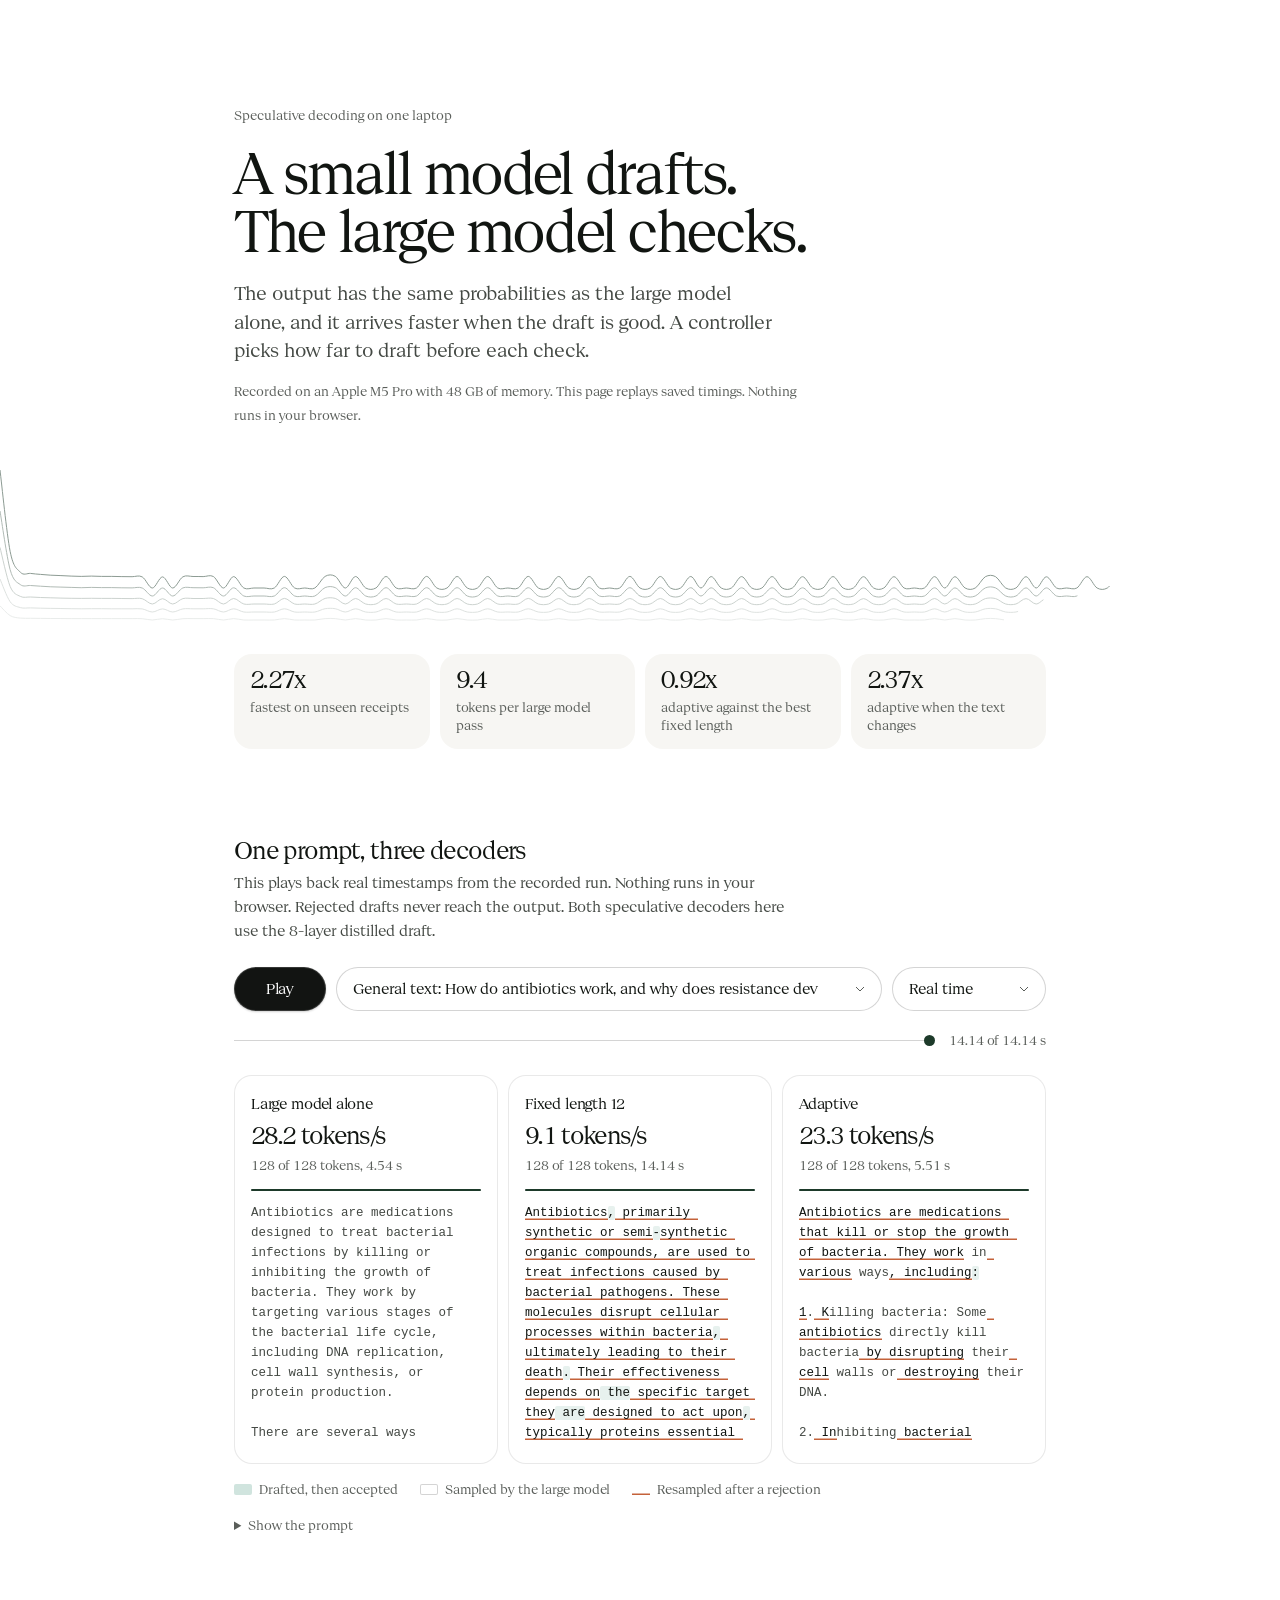
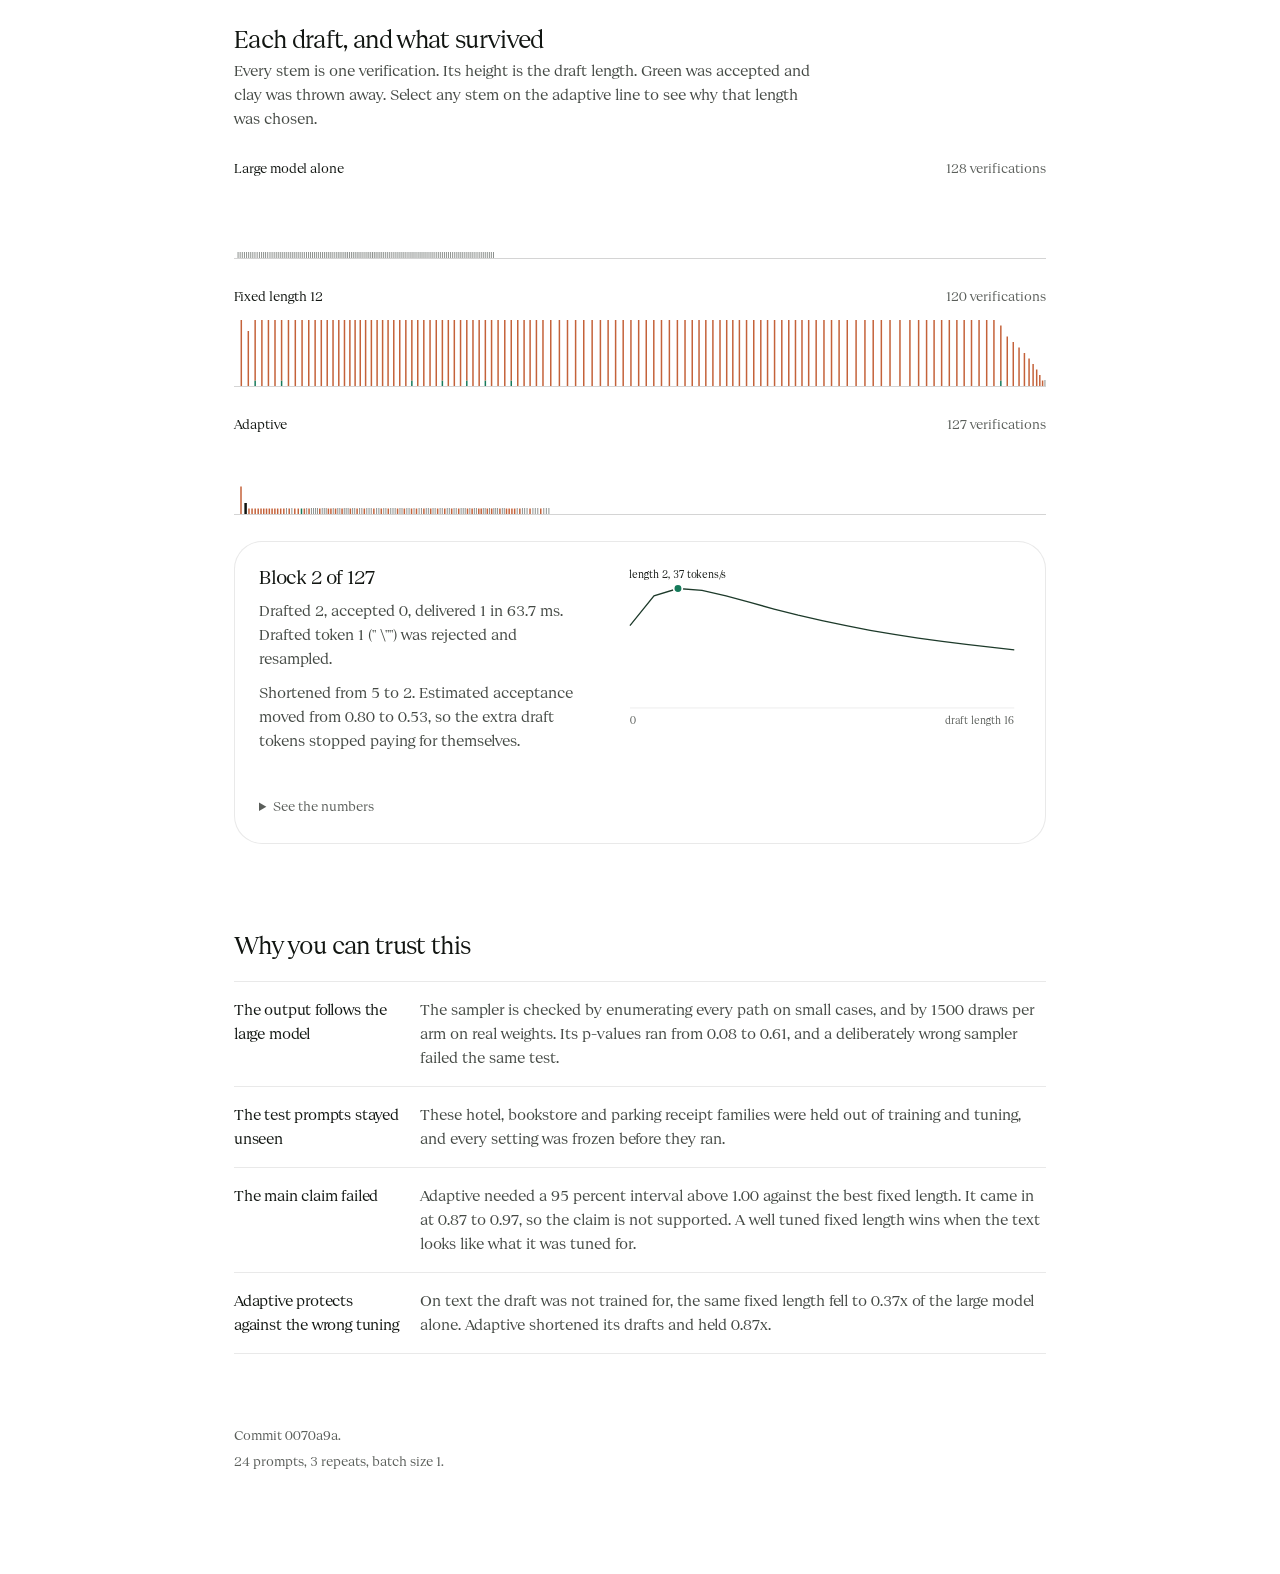
==== site/index.html @ 9e79c4c6 "feat(bench): report cold requests and gpu memory, and tell the page's story from the run" ====
<!doctype html>
<html lang="en">
<head>
<meta charset="utf-8">
<meta name="viewport" content="width=device-width, initial-scale=1">
<title>Speculative Decoding</title>
<meta name="description" content="Faster local inference with the same output law, replayed from a recorded run.">
<style>
@font-face {
  font-family: "Geist Serif";
  src: url([data-uri]) format("woff2");
  font-display: swap;
}
/* Tokens from qendrimbeka.com, which took them from kobamoney.com. */
:root {
  color-scheme: light;
  --paper: #ffffff;
  --card: #ffffff;
  --ink: #111511;
  --body: #444944;
  --muted: #5a5e5a;
  --quiet: #8d918e;
  --forest: #1d3a2a;
  --line: #11151117;
  --line-strong: #1115112e;
  --tile: #6040200e;
  --accepted: #157a5a;
  --accepted-wash: #157a5a1a;
  --rejected: #c4623a;
  --radius-card: 18px;
  --radius-tile: 28px;
}
* { box-sizing: border-box; }
html { background: var(--paper); -webkit-text-size-adjust: 100%; }
body {
  margin: 0;
  background: var(--paper);
  color: var(--ink);
  font: 16px/24px "Geist Serif", Georgia, serif;
  font-synthesis: none;
  -webkit-font-smoothing: antialiased;
  overflow-x: hidden;
}
::selection { background: #1d3a2a26; }
:focus-visible { outline: 2px solid var(--forest); outline-offset: 3px; border-radius: 6px; }
a { color: inherit; text-decoration: underline; text-decoration-color: var(--line-strong);
  text-underline-offset: 4px; }
a:hover { text-decoration-color: currentColor; }

/* The signature: the recording's own acceptance trace, drawn as hairline ridges. */
.ridge {
  display: block;
  width: 100vw;
  height: 170px;
  margin: 28px 0 0 calc(50% - 50vw);
  pointer-events: none;
}
.ridge path {
  fill: none;
  stroke: var(--forest);
  stroke-width: 1;
  vector-effect: non-scaling-stroke;
  stroke-dasharray: 1;
  stroke-dashoffset: 1;
  animation: draw 2.6s cubic-bezier(.45, 0, .2, 1) forwards;
}
@keyframes draw { to { stroke-dashoffset: 0; } }

.page { position: relative; max-width: 860px; margin: 0 auto; padding: 0 24px 96px; }
.hero { padding: 104px 0 0; max-width: 620px; }
.eyebrow { font-size: 13px; color: var(--muted); margin: 0 0 18px; }
h1 {
  margin: 0;
  font-size: clamp(2.25rem, 1.7rem + 3vw, 3.5rem);
  line-height: 1.04;
  letter-spacing: -0.032em;
}
.lede { margin: 18px 0 0; font-size: clamp(1.0625rem, 1rem + .3vw, 1.1875rem); line-height: 1.5;
  color: var(--body); max-width: 34rem; }
.recorded { margin: 14px 0 0; font-size: 13px; color: var(--muted); max-width: 36rem; }

.stats { display: grid; grid-template-columns: repeat(4, minmax(0, 1fr)); gap: 10px; margin: 28px 0 0; }
.stat { background: #f7f6f3; border-radius: var(--radius-card); padding: 14px 16px; }
.stat b { display: block; font-size: 1.5rem; line-height: 1;
  letter-spacing: -0.028em; font-variant-numeric: tabular-nums; }
.stat span { display: block; margin-top: 7px; font-size: 13px; line-height: 18px; color: var(--muted); }

section { margin-top: 88px; }
h2 { margin: 0 0 6px; font-size: 1.5rem; line-height: 1.15;
  letter-spacing: -0.028em; }
.note { margin: 0; font-size: 15px; line-height: 1.6; color: var(--body); max-width: 36rem; }

.controls { display: flex; flex-wrap: wrap; gap: 10px; align-items: center; margin: 24px 0 18px; }
.pill {
  display: inline-flex; align-items: center; justify-content: center;
  height: 44px; padding: 0 20px; border-radius: 999px;
  font: inherit; font-size: 15px; letter-spacing: -0.012em;
  border: 1px solid #ffffff26; background: #121412; color: #fff; cursor: pointer;
  box-shadow: 0 1px 2px #0000002e; transition: background .15s;
  min-width: 92px;
}
.pill:hover { background: #2a2d2a; }
.field {
  appearance: none; -webkit-appearance: none;
  height: 44px; padding: 0 38px 0 16px; border-radius: 999px;
  font: inherit; font-size: 15px; color: var(--ink);
  border: 1px solid var(--line-strong); max-width: 100%; cursor: pointer;
  background: var(--card) url("data:image/svg+xml,%3Csvg xmlns='http://www.w3.org/2000/svg' width='10' height='6'%3E%3Cpath d='M1 1l4 4 4-4' fill='none' stroke='%235a5e5a'/%3E%3C/svg%3E") no-repeat right 16px center;
}
#trace { flex: 1 1 240px; min-width: 0; }
.scrub-row { display: flex; align-items: center; gap: 14px; margin-bottom: 22px; }
.clock { flex: none; font-size: 13px; color: var(--muted); font-variant-numeric: tabular-nums; }
input[type=range] {
  appearance: none; -webkit-appearance: none; flex: 1 1 auto; min-width: 0; height: 24px;
  background: transparent; cursor: pointer; margin: 0;
}
input[type=range]::-webkit-slider-runnable-track { height: 1px; background: var(--line-strong); }
input[type=range]::-moz-range-track { height: 1px; background: var(--line-strong); }
input[type=range]::-webkit-slider-thumb {
  -webkit-appearance: none; width: 11px; height: 11px; margin-top: -5px;
  border-radius: 50%; background: var(--forest); border: 0;
}
input[type=range]::-moz-range-thumb { width: 11px; height: 11px; border-radius: 50%;
  background: var(--forest); border: 0; }

.columns { display: grid; grid-template-columns: repeat(3, minmax(0, 1fr)); gap: 10px; }
.arm { background: var(--card); border: 1px solid var(--line); border-radius: var(--radius-card);
  padding: 16px; min-width: 0; }
.arm h3 { margin: 0; font-size: 15px; letter-spacing: -0.012em; }
.arm .rate { display: block; margin-top: 8px; font-size: 1.5rem; line-height: 1;
  letter-spacing: -0.028em; font-variant-numeric: tabular-nums; }
.arm .count { display: block; margin-top: 6px; font-size: 13px; color: var(--muted);
  font-variant-numeric: tabular-nums; }
.bar { height: 1px; background: var(--line-strong); margin: 12px 0; position: relative; }
.bar i { position: absolute; left: 0; top: -.5px; height: 2px; background: var(--forest);
  border-radius: 2px; width: 0; }
.output {
  font: 12.5px/1.6 ui-monospace, SFMono-Regular, Menlo, monospace;
  color: var(--body);
  white-space: pre-wrap;
  overflow-wrap: anywhere;
  height: 244px;
  overflow-y: auto;
  scrollbar-width: thin;
}
.output .draft { background: var(--accepted-wash); color: var(--ink); border-radius: 2px; }
.output .corrected { color: var(--ink); box-shadow: inset 0 -1.5px 0 var(--rejected); }
.key { display: flex; flex-wrap: wrap; gap: 6px 22px; margin: 14px 0 0; padding: 0; list-style: none;
  font-size: 13px; color: var(--muted); }
.key i { display: inline-block; width: 18px; height: 11px; margin-right: 7px; vertical-align: -1px;
  border-radius: 2px; }
.key .k-draft { background: #157a5a33; }
.key .k-target { box-shadow: inset 0 0 0 1px var(--line-strong); }
.key .k-corrected { box-shadow: inset 0 -1.5px 0 var(--rejected); border-radius: 0; }
details.prompt { margin-top: 12px; font-size: 13px; color: var(--muted); }
details.prompt summary { cursor: pointer; width: max-content; }
details.prompt pre { font: 12px/1.6 ui-monospace, SFMono-Regular, Menlo, monospace; white-space: pre-wrap;
  overflow-wrap: anywhere; margin: 10px 0 0; padding: 14px 16px; background: #f7f6f3;
  border-radius: var(--radius-card); color: var(--body); max-height: 240px; overflow-y: auto; }

.lane { margin-top: 26px; }
.lane-head { display: flex; justify-content: space-between; gap: 12px; align-items: baseline;
  font-size: 13px; color: var(--muted); }
.lane-head b { color: var(--ink); }
.lane svg { display: block; width: 100%; height: 72px; margin-top: 6px; overflow: visible; }
.lane line { vector-effect: non-scaling-stroke; }
.stem-kept { stroke: var(--accepted); stroke-width: 1.5; }
.stem-lost { stroke: var(--rejected); stroke-width: 1.5; }
.stem-none { stroke: var(--quiet); stroke-width: 1; }
.selected .stem-kept, .selected .stem-lost, .selected .stem-none { stroke: var(--ink); stroke-width: 2.5; }
.baseline { stroke: var(--line-strong); stroke-width: 1; }
.playhead { stroke: var(--forest); stroke-width: 1; }
.hit { fill: transparent; cursor: pointer; }

.why { display: grid; grid-template-columns: minmax(0, 5fr) minmax(0, 6fr); gap: 32px;
  margin-top: 26px; padding: 24px; background: var(--card); border: 1px solid var(--line);
  border-radius: var(--radius-tile); }
.why h3 { margin: 0 0 8px; font-size: 1.1875rem; letter-spacing: -0.012em; line-height: 1.3; }
.why p { margin: 0 0 10px; font-size: 15px; line-height: 1.6; color: var(--body); }
.why svg { display: block; width: 100%; height: auto; overflow: visible; }
.why svg text { font-size: 12px; fill: var(--muted); }
.why svg .value { fill: var(--ink); }
.curve { fill: none; stroke: var(--forest); stroke-width: 1.5; }
.grid-line { stroke: var(--line); stroke-width: 1; }
.chosen-dot { fill: var(--accepted); stroke: var(--card); stroke-width: 2; }
details.numbers { grid-column: 1 / -1; font-size: 13px; color: var(--muted); }
details.numbers summary { cursor: pointer; width: max-content; }
.table-wrap { overflow-x: auto; margin-top: 10px; }
table { border-collapse: collapse; width: 100%; font-size: 13px; font-variant-numeric: tabular-nums; }
th, td { text-align: right; padding: 7px 14px 7px 0; border-bottom: 1px solid var(--line); }
th { color: var(--muted); }
td { color: var(--body); }
tr.picked td { color: var(--ink); background: #f7f6f3; }

.claims { margin: 22px 0 0; padding: 0; list-style: none; border-top: 1px solid var(--line); }
.claims li { display: grid; grid-template-columns: 170px minmax(0, 1fr); gap: 16px; padding: 16px 0;
  border-bottom: 1px solid var(--line); }
.claims b { font-size: 15px; letter-spacing: -0.012em; }
.claims span { font-size: 15px; line-height: 1.6; color: var(--body); }
footer { margin-top: 72px; font-size: 13px; line-height: 20px; color: var(--muted); max-width: 40rem; }
footer p { margin: 0 0 6px; }

@media (max-width: 760px) {
  .ridge { height: 120px; }
  h1 br { display: none; }
  .hero { padding-top: 64px; }
  .stats { grid-template-columns: repeat(2, minmax(0, 1fr)); }
  .columns { grid-template-columns: minmax(0, 1fr); }
  .output { height: 150px; }
  .why { grid-template-columns: minmax(0, 1fr); padding: 18px; gap: 18px; border-radius: var(--radius-card); }
  .claims li { grid-template-columns: minmax(0, 1fr); gap: 2px; }
}
@media (prefers-reduced-motion: reduce) {
  .ridge path { animation: none; stroke-dashoffset: 0; }
}
</style>
</head>
<body>
<div class="page">
  <header class="hero">
    <p class="eyebrow">Speculative decoding on one laptop</p>
    <h1>A small model drafts.<br>The large model checks.</h1>
    <p class="lede">The output has the same probabilities as the large model alone, and it arrives
    faster when the draft is good. A controller picks how far to draft before each check.</p>
    <p class="recorded" id="provenance"></p>
  </header>

  <svg class="ridge" id="ridge" viewBox="0 0 1000 170" preserveAspectRatio="none" aria-hidden="true"></svg>

  <dl class="stats" id="stats"></dl>

  <main>
    <section aria-labelledby="replay-title">
      <h2 id="replay-title">One prompt, three decoders</h2>
      <p class="note">This plays back real timestamps from the recorded run. Nothing runs in your
      browser. Rejected drafts never reach the output. Both speculative decoders here use the 8-layer distilled draft.</p>

      <div class="controls">
        <button class="pill" id="play" type="button">Play</button>
        <select class="field" id="trace" aria-label="Recorded prompt"></select>
        <select class="field" id="speed" aria-label="Playback speed">
          <option value="0.25">Quarter speed</option>
          <option value="1" selected>Real time</option>
        </select>
      </div>
      <div class="scrub-row">
        <input id="scrub" type="range" min="0" max="1000" value="0" aria-label="Replay position">
        <span class="clock" id="clock"></span>
      </div>

      <div class="columns" id="columns"></div>

      <ul class="key">
        <li><i class="k-draft"></i>Drafted, then accepted</li>
        <li><i class="k-target"></i>Sampled by the large model</li>
        <li><i class="k-corrected"></i>Resampled after a rejection</li>
      </ul>
      <details class="prompt">
        <summary>Show the prompt</summary>
        <pre id="prompt"></pre>
      </details>
    </section>

    <section aria-labelledby="blocks-title">
      <h2 id="blocks-title">Each draft, and what survived</h2>
      <p class="note">Every stem is one verification. Its height is the draft length. Green was
      accepted and clay was thrown away. Select any stem on the adaptive line to see why that
      length was chosen.</p>
      <div id="lanes"></div>
      <div class="why" id="why"></div>
    </section>

    <section aria-labelledby="evidence-title" id="evidence-section">
      <h2 id="evidence-title">Why you can trust this</h2>
      <ul class="claims" id="claims"></ul>
    </section>
  </main>

  <footer id="footer"></footer>
</div>

<script id="data" type="application/json">{"provenance": "Recorded on an Apple M5 Pro with 48 GB of memory. This page replays saved timings. Nothing runs in your browser.", "headline": [{"value": "2.27x", "label": "fastest on unseen receipts"}, {"value": "9.4", "label": "tokens per large model pass"}, {"value": "0.92x", "label": "adaptive against the best fixed length"}, {"value": "2.37x", "label": "adaptive when the text changes"}], "claims": [{"title": "The output follows the large model", "text": "The sampler is checked by enumerating every path on small cases, and by 1500 draws per arm on real weights. Its p-values ran from 0.08 to 0.61, and a deliberately wrong sampler failed the same test."}, {"title": "The test prompts stayed unseen", "text": "These hotel, bookstore and parking receipt families were held out of training and tuning, and every setting was frozen before they ran."}, {"title": "The main claim failed", "text": "Adaptive needed a 95 percent interval above 1.00 against the best fixed length. It came in at 0.87 to 0.97, so the claim is not supported. A well tuned fixed length wins when the text looks like what it was tuned for."}, {"title": "Adaptive protects against the wrong tuning", "text": "On text the draft was not trained for, the same fixed length fell to 0.37x of the large model alone. Adaptive shortened its drafts and held 0.87x."}], "footer": ["Commit 0070a9a.", "24 prompts, 3 repeats, batch size 1."], "max_block_length": 16, "traces": [{"label": "General text: How do antibiotics work, and why does resistance dev", "prompt": "How do antibiotics work, and why does resistance develop?", "arms": [{"label": "Large model alone", "wall_s": 4.537817667005584, "tokens": [{"text": "Antib", "t": 0.089052791998256, "source": "target"}, {"text": "iotics", "t": 0.12582862499402836, "source": "target"}, {"text": " are", "t": 0.16327245795400813, "source": "target"}, {"text": " medications", "t": 0.2004655419732444, "source": "target"}, {"text": " designed", "t": 0.2369337499840185, "source": "target"}, {"text": " to", "t": 0.2737089169677347, "source": "target"}, {"text": " treat", "t": 0.30956674995832145, "source": "target"}, {"text": " bacterial", "t": 0.3456823749584146, "source": "target"}, {"text": " infections", "t": 0.3832894999650307, "source": "target"}, {"text": " by", "t": 0.4233370829606429, "source": "target"}, {"text": " killing", "t": 0.46228795795468614, "source": "target"}, {"text": " or", "t": 0.49823341699084267, "source": "target"}, {"text": " inhibiting", "t": 0.5329385829973035, "source": "target"}, {"text": " the", "t": 0.5665011249948293, "source": "target"}, {"text": " growth", "t": 0.6073115829494782, "source": "target"}, {"text": " of", "t": 0.6452845829771832, "source": "target"}, {"text": " bacteria", "t": 0.6811710419715382, "source": "target"}, {"text": ".", "t": 0.7180881669628434, "source": "target"}, {"text": " They", "t": 0.7527120419545099, "source": "target"}, {"text": " work", "t": 0.7879178749863058, "source": "target"}, {"text": " by", "t": 0.8226994169526733, "source": "target"}, {"text": " targeting", "t": 0.857825374987442, "source": "target"}, {"text": " various", "t": 0.8925377919804305, "source": "target"}, {"text": " stages", "t": 0.9268209169968031, "source": "target"}, {"text": " of", "t": 0.9623571249539964, "source": "target"}, {"text": " the", "t": 0.9973946249810979, "source": "target"}, {"text": " bacterial", "t": 1.0318313330062665, "source": "target"}, {"text": " life", "t": 1.06544179195771, "source": "target"}, {"text": " cycle", "t": 1.1003462079679593, "source": "target"}, {"text": ",", "t": 1.1350917919771746, "source": "target"}, {"text": " including", "t": 1.1701424999628216, "source": "target"}, {"text": " DNA", "t": 1.2065779169788584, "source": "target"}, {"text": " replication", "t": 1.242661957978271, "source": "target"}, {"text": ",", "t": 1.281034916988574, "source": "target"}, {"text": " cell", "t": 1.315807999984827, "source": "target"}, {"text": " wall", "t": 1.3496458749868907, "source": "target"}, {"text": " synthesis", "t": 1.3837940829689614, "source": "target"}, {"text": ",", "t": 1.417414249968715, "source": "target"}, {"text": " or", "t": 1.4510210419539362, "source": "target"}, {"text": " protein", "t": 1.4869154999614693, "source": "target"}, {"text": " production", "t": 1.5231943329563364, "source": "target"}, {"text": ".", "t": 1.557691750000231, "source": "target"}, {"text": "\n", "t": 1.5913005829788744, "source": "target"}, {"text": "\n", "t": 1.625460082956124, "source": "target"}, {"text": "There", "t": 1.6585712499800138, "source": "target"}, {"text": " are", "t": 1.6921995419543236, "source": "target"}, {"text": " several", "t": 1.726374041987583, "source": "target"}, {"text": " ways", "t": 1.762665374961216, "source": "target"}, {"text": " antibiotics", "t": 1.7982822919730097, "source": "target"}, {"text": " work", "t": 1.8306780830025673, "source": "target"}, {"text": ",", "t": 1.8628273750073276, "source": "target"}, {"text": " depending", "t": 1.8965690829791129, "source": "target"}, {"text": " on", "t": 1.930341541999951, "source": "target"}, {"text": " their", "t": 1.9616962499567308, "source": "target"}, {"text": " type", "t": 1.9933550419518724, "source": "target"}, {"text": ":", "t": 2.02811033296166, "source": "target"}, {"text": "\n\n", "t": 2.061050832970068, "source": "target"}, {"text": "1", "t": 2.093434874957893, "source": "target"}, {"text": ".", "t": 2.127477750007529, "source": "target"}, {"text": " Bacter", "t": 2.1604510829783976, "source": "target"}, {"text": "icidal", "t": 2.192985957954079, "source": "target"}, {"text": " antibiotics", "t": 2.227307999972254, "source": "target"}, {"text": ":", "t": 2.2629098749603145, "source": "target"}, {"text": " These", "t": 2.297663749952335, "source": "target"}, {"text": " directly", "t": 2.3317281249910593, "source": "target"}, {"text": " kill", "t": 2.363809999951627, "source": "target"}, {"text": " bacteria", "t": 2.396251416997984, "source": "target"}, {"text": ".", "t": 2.4273882919806056, "source": "target"}, {"text": " They", "t": 2.4585864169639535, "source": "target"}, {"text": " work", "t": 2.4901182079920545, "source": "target"}, {"text": " by", "t": 2.5237962079700083, "source": "target"}, {"text": " damaging", "t": 2.556495582975913, "source": "target"}, {"text": " the", "t": 2.588466999994125, "source": "target"}, {"text": " bacterial", "t": 2.623808917007409, "source": "target"}, {"text": " cell", "t": 2.6586209999513812, "source": "target"}, {"text": " membrane", "t": 2.693354499991983, "source": "target"}, {"text": ",", "t": 2.7297817079816014, "source": "target"}, {"text": " DNA", "t": 2.7657475419691764, "source": "target"}, {"text": ",", "t": 2.8014136249548756, "source": "target"}, {"text": " or", "t": 2.8366749169654213, "source": "target"}, {"text": " proteins", "t": 2.8714200420072302, "source": "target"}, {"text": ",", "t": 2.9064582499559037, "source": "target"}, {"text": " ultimately", "t": 2.9404679579893127, "source": "target"}, {"text": " leading", "t": 2.9746104579535313, "source": "target"}, {"text": " to", "t": 3.0110461249714717, "source": "target"}, {"text": " the", "t": 3.048007749952376, "source": "target"}, {"text": " death", "t": 3.0828862919588573, "source": "target"}, {"text": " of", "t": 3.1170870829955675, "source": "target"}, {"text": " the", "t": 3.150706749991514, "source": "target"}, {"text": " bacteria", "t": 3.1872583749936894, "source": "target"}, {"text": ".", "t": 3.2225529169663787, "source": "target"}, {"text": "\n\n", "t": 3.2567895829561166, "source": "target"}, {"text": "2", "t": 3.290482666983735, "source": "target"}, {"text": ".", "t": 3.3249404169619083, "source": "target"}, {"text": " Bacter", "t": 3.3596741249784827, "source": "target"}, {"text": "i", "t": 3.39595295797335, "source": "target"}, {"text": "ostatic", "t": 3.4315350420074537, "source": "target"}, {"text": " antibiotics", "t": 3.466263166978024, "source": "target"}, {"text": ":", "t": 3.50216970796464, "source": "target"}, {"text": " These", "t": 3.540033833007328, "source": "target"}, {"text": " do", "t": 3.5747188329696655, "source": "target"}, {"text": " not", "t": 3.6105098749976605, "source": "target"}, {"text": " kill", "t": 3.6466072920011356, "source": "target"}, {"text": " bacteria", "t": 3.6811639999505132, "source": "target"}, {"text": " but", "t": 3.715809916961007, "source": "target"}, {"text": " inhibit", "t": 3.7516174169722944, "source": "target"}, {"text": " their", "t": 3.78908804198727, "source": "target"}, {"text": " growth", "t": 3.825186792004388, "source": "target"}, {"text": ".", "t": 3.8622172919567674, "source": "target"}, {"text": " They", "t": 3.8977586669498123, "source": "target"}, {"text": " work", "t": 3.931741707958281, "source": "target"}, {"text": " by", "t": 3.9657681669923477, "source": "target"}, {"text": " interfering", "t": 4.00054541695863, "source": "target"}, {"text": " with", "t": 4.037146124988794, "source": "target"}, {"text": " the", "t": 4.072111249959562, "source": "target"}, {"text": " cell", "t": 4.106882874970324, "source": "target"}, {"text": "'s", "t": 4.141082374961115, "source": "target"}, {"text": " ability", "t": 4.176505249983165, "source": "target"}, {"text": " to", "t": 4.212999291950837, "source": "target"}, {"text": " reproduce", "t": 4.249915207969025, "source": "target"}, {"text": ",", "t": 4.287609249993693, "source": "target"}, {"text": " leading", "t": 4.322856207960285, "source": "target"}, {"text": " to", "t": 4.357461124949623, "source": "target"}, {"text": " a", "t": 4.3921700829523616, "source": "target"}, {"text": " decrease", "t": 4.428932249953505, "source": "target"}, {"text": " in", "t": 4.46373841696186, "source": "target"}, {"text": " the", "t": 4.498614332987927, "source": "target"}, {"text": " bacterial", "t": 4.537811332964338, "source": "target"}], "blocks": [{"start_s": 0.05250925000291318, "end_s": 0.089052791998256, "drafted": 0, "accepted": 0, "delivered": 1, "rejected_at": null, "rejected_text": null}, {"start_s": 0.089052791998256, "end_s": 0.12582862499402836, "drafted": 0, "accepted": 0, "delivered": 1, "rejected_at": null, "rejected_text": null}, {"start_s": 0.12582862499402836, "end_s": 0.16327245795400813, "drafted": 0, "accepted": 0, "delivered": 1, "rejected_at": null, "rejected_text": null}, {"start_s": 0.16327245795400813, "end_s": 0.2004655419732444, "drafted": 0, "accepted": 0, "delivered": 1, "rejected_at": null, "rejected_text": null}, {"start_s": 0.2004655419732444, "end_s": 0.2369337499840185, "drafted": 0, "accepted": 0, "delivered": 1, "rejected_at": null, "rejected_text": null}, {"start_s": 0.2369337499840185, "end_s": 0.2737089169677347, "drafted": 0, "accepted": 0, "delivered": 1, "rejected_at": null, "rejected_text": null}, {"start_s": 0.2737089169677347, "end_s": 0.30956674995832145, "drafted": 0, "accepted": 0, "delivered": 1, "rejected_at": null, "rejected_text": null}, {"start_s": 0.30956674995832145, "end_s": 0.3456823749584146, "drafted": 0, "accepted": 0, "delivered": 1, "rejected_at": null, "rejected_text": null}, {"start_s": 0.3456823749584146, "end_s": 0.3832894999650307, "drafted": 0, "accepted": 0, "delivered": 1, "rejected_at": null, "rejected_text": null}, {"start_s": 0.3832894999650307, "end_s": 0.4233370829606429, "drafted": 0, "accepted": 0, "delivered": 1, "rejected_at": null, "rejected_text": null}, {"start_s": 0.4233370829606429, "end_s": 0.46228795795468614, "drafted": 0, "accepted": 0, "delivered": 1, "rejected_at": null, "rejected_text": null}, {"start_s": 0.46228795795468614, "end_s": 0.49823341699084267, "drafted": 0, "accepted": 0, "delivered": 1, "rejected_at": null, "rejected_text": null}, {"start_s": 0.49823341699084267, "end_s": 0.5329385829973035, "drafted": 0, "accepted": 0, "delivered": 1, "rejected_at": null, "rejected_text": null}, {"start_s": 0.5329385829973035, "end_s": 0.5665011249948293, "drafted": 0, "accepted": 0, "delivered": 1, "rejected_at": null, "rejected_text": null}, {"start_s": 0.5665011249948293, "end_s": 0.6073115829494782, "drafted": 0, "accepted": 0, "delivered": 1, "rejected_at": null, "rejected_text": null}, {"start_s": 0.6073115829494782, "end_s": 0.6452845829771832, "drafted": 0, "accepted": 0, "delivered": 1, "rejected_at": null, "rejected_text": null}, {"start_s": 0.6452845829771832, "end_s": 0.6811710419715382, "drafted": 0, "accepted": 0, "delivered": 1, "rejected_at": null, "rejected_text": null}, {"start_s": 0.6811710419715382, "end_s": 0.7180881669628434, "drafted": 0, "accepted": 0, "delivered": 1, "rejected_at": null, "rejected_text": null}, {"start_s": 0.7180881669628434, "end_s": 0.7527120419545099, "drafted": 0, "accepted": 0, "delivered": 1, "rejected_at": null, "rejected_text": null}, {"start_s": 0.7527120419545099, "end_s": 0.7879178749863058, "drafted": 0, "accepted": 0, "delivered": 1, "rejected_at": null, "rejected_text": null}, {"start_s": 0.7879178749863058, "end_s": 0.8226994169526733, "drafted": 0, "accepted": 0, "delivered": 1, "rejected_at": null, "rejected_text": null}, {"start_s": 0.8226994169526733, "end_s": 0.857825374987442, "drafted": 0, "accepted": 0, "delivered": 1, "rejected_at": null, "rejected_text": null}, {"start_s": 0.857825374987442, "end_s": 0.8925377919804305, "drafted": 0, "accepted": 0, "delivered": 1, "rejected_at": null, "rejected_text": null}, {"start_s": 0.8925377919804305, "end_s": 0.9268209169968031, "drafted": 0, "accepted": 0, "delivered": 1, "rejected_at": null, "rejected_text": null}, {"start_s": 0.9268209169968031, "end_s": 0.9623571249539964, "drafted": 0, "accepted": 0, "delivered": 1, "rejected_at": null, "rejected_text": null}, {"start_s": 0.9623571249539964, "end_s": 0.9973946249810979, "drafted": 0, "accepted": 0, "delivered": 1, "rejected_at": null, "rejected_text": null}, {"start_s": 0.9973946249810979, "end_s": 1.0318313330062665, "drafted": 0, "accepted": 0, "delivered": 1, "rejected_at": null, "rejected_text": null}, {"start_s": 1.0318313330062665, "end_s": 1.06544179195771, "drafted": 0, "accepted": 0, "delivered": 1, "rejected_at": null, "rejected_text": null}, {"start_s": 1.06544179195771, "end_s": 1.1003462079679593, "drafted": 0, "accepted": 0, "delivered": 1, "rejected_at": null, "rejected_text": null}, {"start_s": 1.1003462079679593, "end_s": 1.1350917919771746, "drafted": 0, "accepted": 0, "delivered": 1, "rejected_at": null, "rejected_text": null}, {"start_s": 1.1350917919771746, "end_s": 1.1701424999628216, "drafted": 0, "accepted": 0, "delivered": 1, "rejected_at": null, "rejected_text": null}, {"start_s": 1.1701424999628216, "end_s": 1.2065779169788584, "drafted": 0, "accepted": 0, "delivered": 1, "rejected_at": null, "rejected_text": null}, {"start_s": 1.2065779169788584, "end_s": 1.242661957978271, "drafted": 0, "accepted": 0, "delivered": 1, "rejected_at": null, "rejected_text": null}, {"start_s": 1.242661957978271, "end_s": 1.281034916988574, "drafted": 0, "accepted": 0, "delivered": 1, "rejected_at": null, "rejected_text": null}, {"start_s": 1.281034916988574, "end_s": 1.315807999984827, "drafted": 0, "accepted": 0, "delivered": 1, "rejected_at": null, "rejected_text": null}, {"start_s": 1.315807999984827, "end_s": 1.3496458749868907, "drafted": 0, "accepted": 0, "delivered": 1, "rejected_at": null, "rejected_text": null}, {"start_s": 1.3496458749868907, "end_s": 1.3837940829689614, "drafted": 0, "accepted": 0, "delivered": 1, "rejected_at": null, "rejected_text": null}, {"start_s": 1.3837940829689614, "end_s": 1.417414249968715, "drafted": 0, "accepted": 0, "delivered": 1, "rejected_at": null, "rejected_text": null}, {"start_s": 1.417414249968715, "end_s": 1.4510210419539362, "drafted": 0, "accepted": 0, "delivered": 1, "rejected_at": null, "rejected_text": null}, {"start_s": 1.4510210419539362, "end_s": 1.4869154999614693, "drafted": 0, "accepted": 0, "delivered": 1, "rejected_at": null, "rejected_text": null}, {"start_s": 1.4869154999614693, "end_s": 1.5231943329563364, "drafted": 0, "accepted": 0, "delivered": 1, "rejected_at": null, "rejected_text": null}, {"start_s": 1.5231943329563364, "end_s": 1.557691750000231, "drafted": 0, "accepted": 0, "delivered": 1, "rejected_at": null, "rejected_text": null}, {"start_s": 1.557691750000231, "end_s": 1.5913005829788744, "drafted": 0, "accepted": 0, "delivered": 1, "rejected_at": null, "rejected_text": null}, {"start_s": 1.5913005829788744, "end_s": 1.625460082956124, "drafted": 0, "accepted": 0, "delivered": 1, "rejected_at": null, "rejected_text": null}, {"start_s": 1.625460082956124, "end_s": 1.6585712499800138, "drafted": 0, "accepted": 0, "delivered": 1, "rejected_at": null, "rejected_text": null}, {"start_s": 1.6585712499800138, "end_s": 1.6921995419543236, "drafted": 0, "accepted": 0, "delivered": 1, "rejected_at": null, "rejected_text": null}, {"start_s": 1.6921995419543236, "end_s": 1.726374041987583, "drafted": 0, "accepted": 0, "delivered": 1, "rejected_at": null, "rejected_text": null}, {"start_s": 1.726374041987583, "end_s": 1.762665374961216, "drafted": 0, "accepted": 0, "delivered": 1, "rejected_at": null, "rejected_text": null}, {"start_s": 1.762665374961216, "end_s": 1.7982822919730097, "drafted": 0, "accepted": 0, "delivered": 1, "rejected_at": null, "rejected_text": null}, {"start_s": 1.7982822919730097, "end_s": 1.8306780830025673, "drafted": 0, "accepted": 0, "delivered": 1, "rejected_at": null, "rejected_text": null}, {"start_s": 1.8306780830025673, "end_s": 1.8628273750073276, "drafted": 0, "accepted": 0, "delivered": 1, "rejected_at": null, "rejected_text": null}, {"start_s": 1.8628273750073276, "end_s": 1.8965690829791129, "drafted": 0, "accepted": 0, "delivered": 1, "rejected_at": null, "rejected_text": null}, {"start_s": 1.8965690829791129, "end_s": 1.930341541999951, "drafted": 0, "accepted": 0, "delivered": 1, "rejected_at": null, "rejected_text": null}, {"start_s": 1.930341541999951, "end_s": 1.9616962499567308, "drafted": 0, "accepted": 0, "delivered": 1, "rejected_at": null, "rejected_text": null}, {"start_s": 1.9616962499567308, "end_s": 1.9933550419518724, "drafted": 0, "accepted": 0, "delivered": 1, "rejected_at": null, "rejected_text": null}, {"start_s": 1.9933550419518724, "end_s": 2.02811033296166, "drafted": 0, "accepted": 0, "delivered": 1, "rejected_at": null, "rejected_text": null}, {"start_s": 2.02811033296166, "end_s": 2.061050832970068, "drafted": 0, "accepted": 0, "delivered": 1, "rejected_at": null, "rejected_text": null}, {"start_s": 2.061050832970068, "end_s": 2.093434874957893, "drafted": 0, "accepted": 0, "delivered": 1, "rejected_at": null, "rejected_text": null}, {"start_s": 2.093434874957893, "end_s": 2.127477750007529, "drafted": 0, "accepted": 0, "delivered": 1, "rejected_at": null, "rejected_text": null}, {"start_s": 2.127477750007529, "end_s": 2.1604510829783976, "drafted": 0, "accepted": 0, "delivered": 1, "rejected_at": null, "rejected_text": null}, {"start_s": 2.1604510829783976, "end_s": 2.192985957954079, "drafted": 0, "accepted": 0, "delivered": 1, "rejected_at": null, "rejected_text": null}, {"start_s": 2.192985957954079, "end_s": 2.227307999972254, "drafted": 0, "accepted": 0, "delivered": 1, "rejected_at": null, "rejected_text": null}, {"start_s": 2.227307999972254, "end_s": 2.2629098749603145, "drafted": 0, "accepted": 0, "delivered": 1, "rejected_at": null, "rejected_text": null}, {"start_s": 2.2629098749603145, "end_s": 2.297663749952335, "drafted": 0, "accepted": 0, "delivered": 1, "rejected_at": null, "rejected_text": null}, {"start_s": 2.297663749952335, "end_s": 2.3317281249910593, "drafted": 0, "accepted": 0, "delivered": 1, "rejected_at": null, "rejected_text": null}, {"start_s": 2.3317281249910593, "end_s": 2.363809999951627, "drafted": 0, "accepted": 0, "delivered": 1, "rejected_at": null, "rejected_text": null}, {"start_s": 2.363809999951627, "end_s": 2.396251416997984, "drafted": 0, "accepted": 0, "delivered": 1, "rejected_at": null, "rejected_text": null}, {"start_s": 2.396251416997984, "end_s": 2.4273882919806056, "drafted": 0, "accepted": 0, "delivered": 1, "rejected_at": null, "rejected_text": null}, {"start_s": 2.4273882919806056, "end_s": 2.4585864169639535, "drafted": 0, "accepted": 0, "delivered": 1, "rejected_at": null, "rejected_text": null}, {"start_s": 2.4585864169639535, "end_s": 2.4901182079920545, "drafted": 0, "accepted": 0, "delivered": 1, "rejected_at": null, "rejected_text": null}, {"start_s": 2.4901182079920545, "end_s": 2.5237962079700083, "drafted": 0, "accepted": 0, "delivered": 1, "rejected_at": null, "rejected_text": null}, {"start_s": 2.5237962079700083, "end_s": 2.556495582975913, "drafted": 0, "accepted": 0, "delivered": 1, "rejected_at": null, "rejected_text": null}, {"start_s": 2.556495582975913, "end_s": 2.588466999994125, "drafted": 0, "accepted": 0, "delivered": 1, "rejected_at": null, "rejected_text": null}, {"start_s": 2.588466999994125, "end_s": 2.623808917007409, "drafted": 0, "accepted": 0, "delivered": 1, "rejected_at": null, "rejected_text": null}, {"start_s": 2.623808917007409, "end_s": 2.6586209999513812, "drafted": 0, "accepted": 0, "delivered": 1, "rejected_at": null, "rejected_text": null}, {"start_s": 2.6586209999513812, "end_s": 2.693354499991983, "drafted": 0, "accepted": 0, "delivered": 1, "rejected_at": null, "rejected_text": null}, {"start_s": 2.693354499991983, "end_s": 2.7297817079816014, "drafted": 0, "accepted": 0, "delivered": 1, "rejected_at": null, "rejected_text": null}, {"start_s": 2.7297817079816014, "end_s": 2.7657475419691764, "drafted": 0, "accepted": 0, "delivered": 1, "rejected_at": null, "rejected_text": null}, {"start_s": 2.7657475419691764, "end_s": 2.8014136249548756, "drafted": 0, "accepted": 0, "delivered": 1, "rejected_at": null, "rejected_text": null}, {"start_s": 2.8014136249548756, "end_s": 2.8366749169654213, "drafted": 0, "accepted": 0, "delivered": 1, "rejected_at": null, "rejected_text": null}, {"start_s": 2.8366749169654213, "end_s": 2.8714200420072302, "drafted": 0, "accepted": 0, "delivered": 1, "rejected_at": null, "rejected_text": null}, {"start_s": 2.8714200420072302, "end_s": 2.9064582499559037, "drafted": 0, "accepted": 0, "delivered": 1, "rejected_at": null, "rejected_text": null}, {"start_s": 2.9064582499559037, "end_s": 2.9404679579893127, "drafted": 0, "accepted": 0, "delivered": 1, "rejected_at": null, "rejected_text": null}, {"start_s": 2.9404679579893127, "end_s": 2.9746104579535313, "drafted": 0, "accepted": 0, "delivered": 1, "rejected_at": null, "rejected_text": null}, {"start_s": 2.9746104579535313, "end_s": 3.0110461249714717, "drafted": 0, "accepted": 0, "delivered": 1, "rejected_at": null, "rejected_text": null}, {"start_s": 3.0110461249714717, "end_s": 3.048007749952376, "drafted": 0, "accepted": 0, "delivered": 1, "rejected_at": null, "rejected_text": null}, {"start_s": 3.048007749952376, "end_s": 3.0828862919588573, "drafted": 0, "accepted": 0, "delivered": 1, "rejected_at": null, "rejected_text": null}, {"start_s": 3.0828862919588573, "end_s": 3.1170870829955675, "drafted": 0, "accepted": 0, "delivered": 1, "rejected_at": null, "rejected_text": null}, {"start_s": 3.1170870829955675, "end_s": 3.150706749991514, "drafted": 0, "accepted": 0, "delivered": 1, "rejected_at": null, "rejected_text": null}, {"start_s": 3.150706749991514, "end_s": 3.1872583749936894, "drafted": 0, "accepted": 0, "delivered": 1, "rejected_at": null, "rejected_text": null}, {"start_s": 3.1872583749936894, "end_s": 3.2225529169663787, "drafted": 0, "accepted": 0, "delivered": 1, "rejected_at": null, "rejected_text": null}, {"start_s": 3.2225529169663787, "end_s": 3.2567895829561166, "drafted": 0, "accepted": 0, "delivered": 1, "rejected_at": null, "rejected_text": null}, {"start_s": 3.2567895829561166, "end_s": 3.290482666983735, "drafted": 0, "accepted": 0, "delivered": 1, "rejected_at": null, "rejected_text": null}, {"start_s": 3.290482666983735, "end_s": 3.3249404169619083, "drafted": 0, "accepted": 0, "delivered": 1, "rejected_at": null, "rejected_text": null}, {"start_s": 3.3249404169619083, "end_s": 3.3596741249784827, "drafted": 0, "accepted": 0, "delivered": 1, "rejected_at": null, "rejected_text": null}, {"start_s": 3.3596741249784827, "end_s": 3.39595295797335, "drafted": 0, "accepted": 0, "delivered": 1, "rejected_at": null, "rejected_text": null}, {"start_s": 3.39595295797335, "end_s": 3.4315350420074537, "drafted": 0, "accepted": 0, "delivered": 1, "rejected_at": null, "rejected_text": null}, {"start_s": 3.4315350420074537, "end_s": 3.466263166978024, "drafted": 0, "accepted": 0, "delivered": 1, "rejected_at": null, "rejected_text": null}, {"start_s": 3.466263166978024, "end_s": 3.50216970796464, "drafted": 0, "accepted": 0, "delivered": 1, "rejected_at": null, "rejected_text": null}, {"start_s": 3.50216970796464, "end_s": 3.540033833007328, "drafted": 0, "accepted": 0, "delivered": 1, "rejected_at": null, "rejected_text": null}, {"start_s": 3.540033833007328, "end_s": 3.5747188329696655, "drafted": 0, "accepted": 0, "delivered": 1, "rejected_at": null, "rejected_text": null}, {"start_s": 3.5747188329696655, "end_s": 3.6105098749976605, "drafted": 0, "accepted": 0, "delivered": 1, "rejected_at": null, "rejected_text": null}, {"start_s": 3.6105098749976605, "end_s": 3.6466072920011356, "drafted": 0, "accepted": 0, "delivered": 1, "rejected_at": null, "rejected_text": null}, {"start_s": 3.6466072920011356, "end_s": 3.6811639999505132, "drafted": 0, "accepted": 0, "delivered": 1, "rejected_at": null, "rejected_text": null}, {"start_s": 3.6811639999505132, "end_s": 3.715809916961007, "drafted": 0, "accepted": 0, "delivered": 1, "rejected_at": null, "rejected_text": null}, {"start_s": 3.715809916961007, "end_s": 3.7516174169722944, "drafted": 0, "accepted": 0, "delivered": 1, "rejected_at": null, "rejected_text": null}, {"start_s": 3.7516174169722944, "end_s": 3.78908804198727, "drafted": 0, "accepted": 0, "delivered": 1, "rejected_at": null, "rejected_text": null}, {"start_s": 3.78908804198727, "end_s": 3.825186792004388, "drafted": 0, "accepted": 0, "delivered": 1, "rejected_at": null, "rejected_text": null}, {"start_s": 3.825186792004388, "end_s": 3.8622172919567674, "drafted": 0, "accepted": 0, "delivered": 1, "rejected_at": null, "rejected_text": null}, {"start_s": 3.8622172919567674, "end_s": 3.8977586669498123, "drafted": 0, "accepted": 0, "delivered": 1, "rejected_at": null, "rejected_text": null}, {"start_s": 3.8977586669498123, "end_s": 3.931741707958281, "drafted": 0, "accepted": 0, "delivered": 1, "rejected_at": null, "rejected_text": null}, {"start_s": 3.931741707958281, "end_s": 3.9657681669923477, "drafted": 0, "accepted": 0, "delivered": 1, "rejected_at": null, "rejected_text": null}, {"start_s": 3.9657681669923477, "end_s": 4.00054541695863, "drafted": 0, "accepted": 0, "delivered": 1, "rejected_at": null, "rejected_text": null}, {"start_s": 4.00054541695863, "end_s": 4.037146124988794, "drafted": 0, "accepted": 0, "delivered": 1, "rejected_at": null, "rejected_text": null}, {"start_s": 4.037146124988794, "end_s": 4.072111249959562, "drafted": 0, "accepted": 0, "delivered": 1, "rejected_at": null, "rejected_text": null}, {"start_s": 4.072111249959562, "end_s": 4.106882874970324, "drafted": 0, "accepted": 0, "delivered": 1, "rejected_at": null, "rejected_text": null}, {"start_s": 4.106882874970324, "end_s": 4.141082374961115, "drafted": 0, "accepted": 0, "delivered": 1, "rejected_at": null, "rejected_text": null}, {"start_s": 4.141082374961115, "end_s": 4.176505249983165, "drafted": 0, "accepted": 0, "delivered": 1, "rejected_at": null, "rejected_text": null}, {"start_s": 4.176505249983165, "end_s": 4.212999291950837, "drafted": 0, "accepted": 0, "delivered": 1, "rejected_at": null, "rejected_text": null}, {"start_s": 4.212999291950837, "end_s": 4.249915207969025, "drafted": 0, "accepted": 0, "delivered": 1, "rejected_at": null, "rejected_text": null}, {"start_s": 4.249915207969025, "end_s": 4.287609249993693, "drafted": 0, "accepted": 0, "delivered": 1, "rejected_at": null, "rejected_text": null}, {"start_s": 4.287609249993693, "end_s": 4.322856207960285, "drafted": 0, "accepted": 0, "delivered": 1, "rejected_at": null, "rejected_text": null}, {"start_s": 4.322856207960285, "end_s": 4.357461124949623, "drafted": 0, "accepted": 0, "delivered": 1, "rejected_at": null, "rejected_text": null}, {"start_s": 4.357461124949623, "end_s": 4.3921700829523616, "drafted": 0, "accepted": 0, "delivered": 1, "rejected_at": null, "rejected_text": null}, {"start_s": 4.3921700829523616, "end_s": 4.428932249953505, "drafted": 0, "accepted": 0, "delivered": 1, "rejected_at": null, "rejected_text": null}, {"start_s": 4.428932249953505, "end_s": 4.46373841696186, "drafted": 0, "accepted": 0, "delivered": 1, "rejected_at": null, "rejected_text": null}, {"start_s": 4.46373841696186, "end_s": 4.498614332987927, "drafted": 0, "accepted": 0, "delivered": 1, "rejected_at": null, "rejected_text": null}, {"start_s": 4.498614332987927, "end_s": 4.537811332964338, "drafted": 0, "accepted": 0, "delivered": 1, "rejected_at": null, "rejected_text": null}], "decisions": null}, {"label": "Fixed length 12", "wall_s": 14.138251833966933, "tokens": [{"text": "Antib", "t": 0.19053362496197224, "source": "corrected"}, {"text": "iotics", "t": 0.3078051249613054, "source": "corrected"}, {"text": ",", "t": 0.4287437499733642, "source": "draft"}, {"text": " primarily", "t": 0.4287437499733642, "source": "corrected"}, {"text": " synthetic", "t": 0.5425628749653697, "source": "corrected"}, {"text": " or", "t": 0.6560936669702642, "source": "corrected"}, {"text": " semi", "t": 0.7718057919992134, "source": "corrected"}, {"text": "-", "t": 0.8858677920070477, "source": "draft"}, {"text": "synt", "t": 0.8858677920070477, "source": "corrected"}, {"text": "hetic", "t": 1.0104096250142902, "source": "corrected"}, {"text": " organic", "t": 1.124421667016577, "source": "corrected"}, {"text": " compounds", "t": 1.2461497919866815, "source": "corrected"}, {"text": ",", "t": 1.3567532500019297, "source": "corrected"}, {"text": " are", "t": 1.4685535419848748, "source": "corrected"}, {"text": " used", "t": 1.5714593749726191, "source": "corrected"}, {"text": " to", "t": 1.6746348749729805, "source": "corrected"}, {"text": " treat", "t": 1.7740984169649892, "source": "corrected"}, {"text": " infections", "t": 1.8751988749718294, "source": "corrected"}, {"text": " caused", "t": 1.9720012089819647, "source": "corrected"}, {"text": " by", "t": 2.0636686249636114, "source": "corrected"}, {"text": " bacterial", "t": 2.1538226249977015, "source": "corrected"}, {"text": " pathogens", "t": 2.242947666964028, "source": "corrected"}, {"text": ".", "t": 2.3401336669921875, "source": "corrected"}, {"text": " These", "t": 2.443858959013596, "source": "corrected"}, {"text": " molecules", "t": 2.539503583975602, "source": "corrected"}, {"text": " disrupt", "t": 2.6352927919942886, "source": "corrected"}, {"text": " cellular", "t": 2.7300805000122637, "source": "corrected"}, {"text": " processes", "t": 2.8338704589987174, "source": "corrected"}, {"text": " within", "t": 2.93850583396852, "source": "corrected"}, {"text": " bacteria", "t": 3.045340041979216, "source": "corrected"}, {"text": ",", "t": 3.1481539999949746, "source": "draft"}, {"text": " ultimately", "t": 3.1481539999949746, "source": "corrected"}, {"text": " leading", "t": 3.250510292011313, "source": "corrected"}, {"text": " to", "t": 3.3594446670031175, "source": "corrected"}, {"text": " their", "t": 3.4676129589788616, "source": "corrected"}, {"text": " death", "t": 3.576006999996025, "source": "corrected"}, {"text": ".", "t": 3.68014791700989, "source": "draft"}, {"text": " Their", "t": 3.68014791700989, "source": "corrected"}, {"text": " effectiveness", "t": 3.7831021249876358, "source": "corrected"}, {"text": " depends", "t": 3.88917641696753, "source": "corrected"}, {"text": " on", "t": 3.999894584005233, "source": "corrected"}, {"text": " the", "t": 4.106940458994359, "source": "draft"}, {"text": " specific", "t": 4.106940458994359, "source": "corrected"}, {"text": " target", "t": 4.215052624989767, "source": "corrected"}, {"text": " they", "t": 4.322346458968241, "source": "corrected"}, {"text": " are", "t": 4.4303511250182055, "source": "draft"}, {"text": " designed", "t": 4.4303511250182055, "source": "corrected"}, {"text": " to", "t": 4.539127791998908, "source": "corrected"}, {"text": " act", "t": 4.657299417012837, "source": "corrected"}, {"text": " upon", "t": 4.772089625010267, "source": "corrected"}, {"text": ",", "t": 4.88305758399656, "source": "draft"}, {"text": " typically", "t": 4.88305758399656, "source": "corrected"}, {"text": " proteins", "t": 4.998369959008414, "source": "corrected"}, {"text": " essential", "t": 5.103775458992459, "source": "corrected"}, {"text": " to", "t": 5.207786749990191, "source": "corrected"}, {"text": " bacterial", "t": 5.323382375005167, "source": "corrected"}, {"text": " cell", "t": 5.436069083982147, "source": "corrected"}, {"text": " wall", "t": 5.5947236670181155, "source": "corrected"}, {"text": " synthesis", "t": 5.736706541967578, "source": "corrected"}, {"text": ",", "t": 5.876773666997906, "source": "corrected"}, {"text": " protein", "t": 6.019150791980792, "source": "corrected"}, {"text": " production", "t": 6.16053983400343, "source": "corrected"}, {"text": ",", "t": 6.31123337498866, "source": "corrected"}, {"text": " or", "t": 6.447997624985874, "source": "corrected"}, {"text": " DNA", "t": 6.580177374999039, "source": "corrected"}, {"text": " replication", "t": 6.708806584007107, "source": "corrected"}, {"text": ".", "t": 6.844085459015332, "source": "corrected"}, {"text": "\n", "t": 6.978772417001892, "source": "corrected"}, {"text": "\n", "t": 7.113080749986693, "source": "corrected"}, {"text": "There", "t": 7.242801334010437, "source": "corrected"}, {"text": " are", "t": 7.37593195901718, "source": "corrected"}, {"text": " various", "t": 7.51039591699373, "source": "corrected"}, {"text": " mechanisms", "t": 7.651165125018451, "source": "corrected"}, {"text": " by", "t": 7.7890856669982895, "source": "corrected"}, {"text": " which", "t": 7.917204374971334, "source": "corrected"}, {"text": " antibiotics", "t": 8.040293208963703, "source": "corrected"}, {"text": " exert", "t": 8.15389287500875, "source": "corrected"}, {"text": " their", "t": 8.276549667003565, "source": "corrected"}, {"text": " effects", "t": 8.400318208965473, "source": "corrected"}, {"text": ":", "t": 8.52402945898939, "source": "corrected"}, {"text": "\n\n", "t": 8.63323458400555, "source": "corrected"}, {"text": "1", "t": 8.737165667000227, "source": "corrected"}, {"text": ".", "t": 8.862433458969463, "source": "corrected"}, {"text": " In", "t": 8.98606404196471, "source": "corrected"}, {"text": "hib", "t": 9.113436417013872, "source": "corrected"}, {"text": "it", "t": 9.231499125016853, "source": "corrected"}, {"text": " cell", "t": 9.348723292001523, "source": "corrected"}, {"text": " wall", "t": 9.475431917002425, "source": "corrected"}, {"text": " synthesis", "t": 9.601078625011723, "source": "corrected"}, {"text": ":", "t": 9.71790508396225, "source": "corrected"}, {"text": " By", "t": 9.834673875011504, "source": "corrected"}, {"text": " inhibiting", "t": 9.94440920901252, "source": "corrected"}, {"text": " the", "t": 10.067522249999456, "source": "corrected"}, {"text": " synthesis", "t": 10.20516937499633, "source": "corrected"}, {"text": " of", "t": 10.33958133397391, "source": "corrected"}, {"text": " the", "t": 10.468204292003065, "source": "corrected"}, {"text": " bacterial", "t": 10.603240541997366, "source": "corrected"}, {"text": " cell", "t": 10.752905374974944, "source": "corrected"}, {"text": " wall", "t": 10.910324249998666, "source": "corrected"}, {"text": ",", "t": 11.061121459002607, "source": "corrected"}, {"text": " antibiotics", "t": 11.198197458987124, "source": "corrected"}, {"text": " can", "t": 11.344573125010356, "source": "corrected"}, {"text": " cause", "t": 11.50019979197532, "source": "corrected"}, {"text": " the", "t": 11.690944583970122, "source": "corrected"}, {"text": " cell", "t": 11.846760999993421, "source": "corrected"}, {"text": " to", "t": 11.994106041966006, "source": "corrected"}, {"text": " swell", "t": 12.123883291962557, "source": "corrected"}, {"text": ",", "t": 12.255788917012978, "source": "corrected"}, {"text": " leading", "t": 12.386403249984141, "source": "corrected"}, {"text": " to", "t": 12.523437833995558, "source": "corrected"}, {"text": " rupture", "t": 12.6491840420058, "source": "corrected"}, {"text": " and", "t": 12.77782020898303, "source": "corrected"}, {"text": " death", "t": 12.904536749992985, "source": "corrected"}, {"text": ".", "t": 13.04102999996394, "source": "corrected"}, {"text": "\n\n", "t": 13.170028208987787, "source": "corrected"}, {"text": "2", "t": 13.293220916995779, "source": "corrected"}, {"text": ".", "t": 13.410655250016134, "source": "draft"}, {"text": " In", "t": 13.410655250016134, "source": "corrected"}, {"text": "hib", "t": 13.517335749987978, "source": "corrected"}, {"text": "it", "t": 13.619736874999944, "source": "corrected"}, {"text": " protein", "t": 13.718115874973591, "source": "corrected"}, {"text": " production", "t": 13.806802292005159, "source": "corrected"}, {"text": ":", "t": 13.880062208976597, "source": "corrected"}, {"text": " Some", "t": 13.947591250005644, "source": "corrected"}, {"text": " antibiotics", "t": 14.004573584010359, "source": "corrected"}, {"text": " prevent", "t": 14.056125167000573, "source": "corrected"}, {"text": " bacteria", "t": 14.101498999982141, "source": "corrected"}, {"text": " from", "t": 14.138245249981992, "source": "target"}], "blocks": [{"start_s": 0.0636287090019323, "end_s": 0.19053362496197224, "drafted": 12, "accepted": 0, "delivered": 1, "rejected_at": 0, "rejected_text": "The"}, {"start_s": 0.19053362496197224, "end_s": 0.3078051249613054, "drafted": 10, "accepted": 0, "delivered": 1, "rejected_at": 0, "rejected_text": ","}, {"start_s": 0.3078051249613054, "end_s": 0.4287437499733642, "drafted": 12, "accepted": 1, "delivered": 2, "rejected_at": 1, "rejected_text": " \""}, {"start_s": 0.4287437499733642, "end_s": 0.5425628749653697, "drafted": 12, "accepted": 0, "delivered": 1, "rejected_at": 0, "rejected_text": "\""}, {"start_s": 0.5425628749653697, "end_s": 0.6560936669702642, "drafted": 12, "accepted": 0, "delivered": 1, "rejected_at": 0, "rejected_text": " \""}, {"start_s": 0.6560936669702642, "end_s": 0.7718057919992134, "drafted": 12, "accepted": 0, "delivered": 1, "rejected_at": 0, "rejected_text": " the"}, {"start_s": 0.7718057919992134, "end_s": 0.8858677920070477, "drafted": 12, "accepted": 1, "delivered": 2, "rejected_at": 1, "rejected_text": "\u00a0"}, {"start_s": 0.8858677920070477, "end_s": 1.0104096250142902, "drafted": 12, "accepted": 0, "delivered": 1, "rejected_at": 0, "rejected_text": " ("}, {"start_s": 1.0104096250142902, "end_s": 1.124421667016577, "drafted": 12, "accepted": 0, "delivered": 1, "rejected_at": 0, "rejected_text": " in"}, {"start_s": 1.124421667016577, "end_s": 1.2461497919866815, "drafted": 12, "accepted": 0, "delivered": 1, "rejected_at": 0, "rejected_text": "ractions"}, {"start_s": 1.2461497919866815, "end_s": 1.3567532500019297, "drafted": 12, "accepted": 0, "delivered": 1, "rejected_at": 0, "rejected_text": ":"}, {"start_s": 1.3567532500019297, "end_s": 1.4685535419848748, "drafted": 12, "accepted": 0, "delivered": 1, "rejected_at": 0, "rejected_text": " "}, {"start_s": 1.4685535419848748, "end_s": 1.5714593749726191, "drafted": 12, "accepted": 0, "delivered": 1, "rejected_at": 0, "rejected_text": " "}, {"start_s": 1.5714593749726191, "end_s": 1.6746348749729805, "drafted": 12, "accepted": 0, "delivered": 1, "rejected_at": 0, "rejected_text": " is"}, {"start_s": 1.6746348749729805, "end_s": 1.7740984169649892, "drafted": 12, "accepted": 0, "delivered": 1, "rejected_at": 0, "rejected_text": " represent"}, {"start_s": 1.7740984169649892, "end_s": 1.8751988749718294, "drafted": 12, "accepted": 0, "delivered": 1, "rejected_at": 0, "rejected_text": " "}, {"start_s": 1.8751988749718294, "end_s": 1.9720012089819647, "drafted": 12, "accepted": 0, "delivered": 1, "rejected_at": 0, "rejected_text": ","}, {"start_s": 1.9720012089819647, "end_s": 2.0636686249636114, "drafted": 12, "accepted": 0, "delivered": 1, "rejected_at": 0, "rejected_text": " "}, {"start_s": 2.0636686249636114, "end_s": 2.1538226249977015, "drafted": 12, "accepted": 0, "delivered": 1, "rejected_at": 0, "rejected_text": " the"}, {"start_s": 2.1538226249977015, "end_s": 2.242947666964028, "drafted": 12, "accepted": 0, "delivered": 1, "rejected_at": 0, "rejected_text": ","}, {"start_s": 2.242947666964028, "end_s": 2.3401336669921875, "drafted": 12, "accepted": 0, "delivered": 1, "rejected_at": 0, "rejected_text": " ("}, {"start_s": 2.3401336669921875, "end_s": 2.443858959013596, "drafted": 12, "accepted": 0, "delivered": 1, "rejected_at": 0, "rejected_text": "\n"}, {"start_s": 2.443858959013596, "end_s": 2.539503583975602, "drafted": 12, "accepted": 0, "delivered": 1, "rejected_at": 0, "rejected_text": ":"}, {"start_s": 2.539503583975602, "end_s": 2.6352927919942886, "drafted": 12, "accepted": 0, "delivered": 1, "rejected_at": 0, "rejected_text": "."}, {"start_s": 2.6352927919942886, "end_s": 2.7300805000122637, "drafted": 12, "accepted": 0, "delivered": 1, "rejected_at": 0, "rejected_text": "."}, {"start_s": 2.7300805000122637, "end_s": 2.8338704589987174, "drafted": 12, "accepted": 0, "delivered": 1, "rejected_at": 0, "rejected_text": ","}, {"start_s": 2.8338704589987174, "end_s": 2.93850583396852, "drafted": 12, "accepted": 0, "delivered": 1, "rejected_at": 0, "rejected_text": ","}, {"start_s": 2.93850583396852, "end_s": 3.045340041979216, "drafted": 12, "accepted": 0, "delivered": 1, "rejected_at": 0, "rejected_text": "."}, {"start_s": 3.045340041979216, "end_s": 3.1481539999949746, "drafted": 12, "accepted": 1, "delivered": 2, "rejected_at": 1, "rejected_text": ":"}, {"start_s": 3.1481539999949746, "end_s": 3.250510292011313, "drafted": 12, "accepted": 0, "delivered": 1, "rejected_at": 0, "rejected_text": " item"}, {"start_s": 3.250510292011313, "end_s": 3.3594446670031175, "drafted": 12, "accepted": 0, "delivered": 1, "rejected_at": 0, "rejected_text": "in"}, {"start_s": 3.3594446670031175, "end_s": 3.4676129589788616, "drafted": 12, "accepted": 0, "delivered": 1, "rejected_at": 0, "rejected_text": " a"}, {"start_s": 3.4676129589788616, "end_s": 3.576006999996025, "drafted": 12, "accepted": 0, "delivered": 1, "rejected_at": 0, "rejected_text": " own"}, {"start_s": 3.576006999996025, "end_s": 3.68014791700989, "drafted": 12, "accepted": 1, "delivered": 2, "rejected_at": 1, "rejected_text": "\n"}, {"start_s": 3.68014791700989, "end_s": 3.7831021249876358, "drafted": 12, "accepted": 0, "delivered": 1, "rejected_at": 0, "rejected_text": " is"}, {"start_s": 3.7831021249876358, "end_s": 3.88917641696753, "drafted": 12, "accepted": 0, "delivered": 1, "rejected_at": 0, "rejected_text": "ist"}, {"start_s": 3.88917641696753, "end_s": 3.999894584005233, "drafted": 12, "accepted": 0, "delivered": 1, "rejected_at": 0, "rejected_text": "."}, {"start_s": 3.999894584005233, "end_s": 4.106940458994359, "drafted": 12, "accepted": 1, "delivered": 2, "rejected_at": 1, "rejected_text": "."}, {"start_s": 4.106940458994359, "end_s": 4.215052624989767, "drafted": 12, "accepted": 0, "delivered": 1, "rejected_at": 0, "rejected_text": "ity"}, {"start_s": 4.215052624989767, "end_s": 4.322346458968241, "drafted": 12, "accepted": 0, "delivered": 1, "rejected_at": 0, "rejected_text": "\u00a0"}, {"start_s": 4.322346458968241, "end_s": 4.4303511250182055, "drafted": 12, "accepted": 1, "delivered": 2, "rejected_at": 1, "rejected_text": "."}, {"start_s": 4.4303511250182055, "end_s": 4.539127791998908, "drafted": 12, "accepted": 0, "delivered": 1, "rejected_at": 0, "rejected_text": "."}, {"start_s": 4.539127791998908, "end_s": 4.657299417012837, "drafted": 12, "accepted": 0, "delivered": 1, "rejected_at": 0, "rejected_text": " \""}, {"start_s": 4.657299417012837, "end_s": 4.772089625010267, "drafted": 12, "accepted": 0, "delivered": 1, "rejected_at": 0, "rejected_text": "."}, {"start_s": 4.772089625010267, "end_s": 4.88305758399656, "drafted": 12, "accepted": 1, "delivered": 2, "rejected_at": 1, "rejected_text": " -"}, {"start_s": 4.88305758399656, "end_s": 4.998369959008414, "drafted": 12, "accepted": 0, "delivered": 1, "rejected_at": 0, "rejected_text": ":"}, {"start_s": 4.998369959008414, "end_s": 5.103775458992459, "drafted": 12, "accepted": 0, "delivered": 1, "rejected_at": 0, "rejected_text": "."}, {"start_s": 5.103775458992459, "end_s": 5.207786749990191, "drafted": 12, "accepted": 0, "delivered": 1, "rejected_at": 0, "rejected_text": "\u00a0"}, {"start_s": 5.207786749990191, "end_s": 5.323382375005167, "drafted": 12, "accepted": 0, "delivered": 1, "rejected_at": 0, "rejected_text": "\u00a0"}, {"start_s": 5.323382375005167, "end_s": 5.436069083982147, "drafted": 12, "accepted": 0, "delivered": 1, "rejected_at": 0, "rejected_text": ","}, {"start_s": 5.436069083982147, "end_s": 5.5947236670181155, "drafted": 12, "accepted": 0, "delivered": 1, "rejected_at": 0, "rejected_text": "."}, {"start_s": 5.5947236670181155, "end_s": 5.736706541967578, "drafted": 12, "accepted": 0, "delivered": 1, "rejected_at": 0, "rejected_text": "."}, {"start_s": 5.736706541967578, "end_s": 5.876773666997906, "drafted": 12, "accepted": 0, "delivered": 1, "rejected_at": 0, "rejected_text": "."}, {"start_s": 5.876773666997906, "end_s": 6.019150791980792, "drafted": 12, "accepted": 0, "delivered": 1, "rejected_at": 0, "rejected_text": " the"}, {"start_s": 6.019150791980792, "end_s": 6.16053983400343, "drafted": 12, "accepted": 0, "delivered": 1, "rejected_at": 0, "rejected_text": "."}, {"start_s": 6.16053983400343, "end_s": 6.31123337498866, "drafted": 12, "accepted": 0, "delivered": 1, "rejected_at": 0, "rejected_text": "."}, {"start_s": 6.31123337498866, "end_s": 6.447997624985874, "drafted": 12, "accepted": 0, "delivered": 1, "rejected_at": 0, "rejected_text": " the"}, {"start_s": 6.447997624985874, "end_s": 6.580177374999039, "drafted": 12, "accepted": 0, "delivered": 1, "rejected_at": 0, "rejected_text": " the"}, {"start_s": 6.580177374999039, "end_s": 6.708806584007107, "drafted": 12, "accepted": 0, "delivered": 1, "rejected_at": 0, "rejected_text": "ispens"}, {"start_s": 6.708806584007107, "end_s": 6.844085459015332, "drafted": 12, "accepted": 0, "delivered": 1, "rejected_at": 0, "rejected_text": " of"}, {"start_s": 6.844085459015332, "end_s": 6.978772417001892, "drafted": 12, "accepted": 0, "delivered": 1, "rejected_at": 0, "rejected_text": " The"}, {"start_s": 6.978772417001892, "end_s": 7.113080749986693, "drafted": 12, "accepted": 0, "delivered": 1, "rejected_at": 0, "rejected_text": " the"}, {"start_s": 7.113080749986693, "end_s": 7.242801334010437, "drafted": 12, "accepted": 0, "delivered": 1, "rejected_at": 0, "rejected_text": "The"}, {"start_s": 7.242801334010437, "end_s": 7.37593195901718, "drafted": 12, "accepted": 0, "delivered": 1, "rejected_at": 0, "rejected_text": " is"}, {"start_s": 7.37593195901718, "end_s": 7.51039591699373, "drafted": 12, "accepted": 0, "delivered": 1, "rejected_at": 0, "rejected_text": " a"}, {"start_s": 7.51039591699373, "end_s": 7.651165125018451, "drafted": 12, "accepted": 0, "delivered": 1, "rejected_at": 0, "rejected_text": "."}, {"start_s": 7.651165125018451, "end_s": 7.7890856669982895, "drafted": 12, "accepted": 0, "delivered": 1, "rejected_at": 0, "rejected_text": " ("}, {"start_s": 7.7890856669982895, "end_s": 7.917204374971334, "drafted": 12, "accepted": 0, "delivered": 1, "rejected_at": 0, "rejected_text": " the"}, {"start_s": 7.917204374971334, "end_s": 8.040293208963703, "drafted": 12, "accepted": 0, "delivered": 1, "rejected_at": 0, "rejected_text": ":"}, {"start_s": 8.040293208963703, "end_s": 8.15389287500875, "drafted": 12, "accepted": 0, "delivered": 1, "rejected_at": 0, "rejected_text": " ("}, {"start_s": 8.15389287500875, "end_s": 8.276549667003565, "drafted": 12, "accepted": 0, "delivered": 1, "rejected_at": 0, "rejected_text": "."}, {"start_s": 8.276549667003565, "end_s": 8.400318208965473, "drafted": 12, "accepted": 0, "delivered": 1, "rejected_at": 0, "rejected_text": " own"}, {"start_s": 8.400318208965473, "end_s": 8.52402945898939, "drafted": 12, "accepted": 0, "delivered": 1, "rejected_at": 0, "rejected_text": " of"}, {"start_s": 8.52402945898939, "end_s": 8.63323458400555, "drafted": 12, "accepted": 0, "delivered": 1, "rejected_at": 0, "rejected_text": "\n"}, {"start_s": 8.63323458400555, "end_s": 8.737165667000227, "drafted": 12, "accepted": 0, "delivered": 1, "rejected_at": 0, "rejected_text": "Under"}, {"start_s": 8.737165667000227, "end_s": 8.862433458969463, "drafted": 12, "accepted": 0, "delivered": 1, "rejected_at": 0, "rejected_text": " rep"}, {"start_s": 8.862433458969463, "end_s": 8.98606404196471, "drafted": 12, "accepted": 0, "delivered": 1, "rejected_at": 0, "rejected_text": " \""}, {"start_s": 8.98606404196471, "end_s": 9.113436417013872, "drafted": 12, "accepted": 0, "delivered": 1, "rejected_at": 0, "rejected_text": " \""}, {"start_s": 9.113436417013872, "end_s": 9.231499125016853, "drafted": 12, "accepted": 0, "delivered": 1, "rejected_at": 0, "rejected_text": "."}, {"start_s": 9.231499125016853, "end_s": 9.348723292001523, "drafted": 12, "accepted": 0, "delivered": 1, "rejected_at": 0, "rejected_text": "."}, {"start_s": 9.348723292001523, "end_s": 9.475431917002425, "drafted": 12, "accepted": 0, "delivered": 1, "rejected_at": 0, "rejected_text": "-"}, {"start_s": 9.475431917002425, "end_s": 9.601078625011723, "drafted": 12, "accepted": 0, "delivered": 1, "rejected_at": 0, "rejected_text": ","}, {"start_s": 9.601078625011723, "end_s": 9.71790508396225, "drafted": 12, "accepted": 0, "delivered": 1, "rejected_at": 0, "rejected_text": " ("}, {"start_s": 9.71790508396225, "end_s": 9.834673875011504, "drafted": 12, "accepted": 0, "delivered": 1, "rejected_at": 0, "rejected_text": " "}, {"start_s": 9.834673875011504, "end_s": 9.94440920901252, "drafted": 12, "accepted": 0, "delivered": 1, "rejected_at": 0, "rejected_text": " "}, {"start_s": 9.94440920901252, "end_s": 10.067522249999456, "drafted": 12, "accepted": 0, "delivered": 1, "rejected_at": 0, "rejected_text": "\u00a0"}, {"start_s": 10.067522249999456, "end_s": 10.20516937499633, "drafted": 12, "accepted": 0, "delivered": 1, "rejected_at": 0, "rejected_text": " "}, {"start_s": 10.20516937499633, "end_s": 10.33958133397391, "drafted": 12, "accepted": 0, "delivered": 1, "rejected_at": 0, "rejected_text": " ("}, {"start_s": 10.33958133397391, "end_s": 10.468204292003065, "drafted": 12, "accepted": 0, "delivered": 1, "rejected_at": 0, "rejected_text": " a"}, {"start_s": 10.468204292003065, "end_s": 10.603240541997366, "drafted": 12, "accepted": 0, "delivered": 1, "rejected_at": 0, "rejected_text": " same"}, {"start_s": 10.603240541997366, "end_s": 10.752905374974944, "drafted": 12, "accepted": 0, "delivered": 1, "rejected_at": 0, "rejected_text": "is"}, {"start_s": 10.752905374974944, "end_s": 10.910324249998666, "drafted": 12, "accepted": 0, "delivered": 1, "rejected_at": 0, "rejected_text": " of"}, {"start_s": 10.910324249998666, "end_s": 11.061121459002607, "drafted": 12, "accepted": 0, "delivered": 1, "rejected_at": 0, "rejected_text": "."}, {"start_s": 11.061121459002607, "end_s": 11.198197458987124, "drafted": 12, "accepted": 0, "delivered": 1, "rejected_at": 0, "rejected_text": " "}, {"start_s": 11.198197458987124, "end_s": 11.344573125010356, "drafted": 12, "accepted": 0, "delivered": 1, "rejected_at": 0, "rejected_text": " ("}, {"start_s": 11.344573125010356, "end_s": 11.50019979197532, "drafted": 12, "accepted": 0, "delivered": 1, "rejected_at": 0, "rejected_text": "\u00a0"}, {"start_s": 11.50019979197532, "end_s": 11.690944583970122, "drafted": 12, "accepted": 0, "delivered": 1, "rejected_at": 0, "rejected_text": "."}, {"start_s": 11.690944583970122, "end_s": 11.846760999993421, "drafted": 12, "accepted": 0, "delivered": 1, "rejected_at": 0, "rejected_text": " information"}, {"start_s": 11.846760999993421, "end_s": 11.994106041966006, "drafted": 12, "accepted": 0, "delivered": 1, "rejected_at": 0, "rejected_text": " of"}, {"start_s": 11.994106041966006, "end_s": 12.123883291962557, "drafted": 12, "accepted": 0, "delivered": 1, "rejected_at": 0, "rejected_text": " \""}, {"start_s": 12.123883291962557, "end_s": 12.255788917012978, "drafted": 12, "accepted": 0, "delivered": 1, "rejected_at": 0, "rejected_text": "."}, {"start_s": 12.255788917012978, "end_s": 12.386403249984141, "drafted": 12, "accepted": 0, "delivered": 1, "rejected_at": 0, "rejected_text": " an"}, {"start_s": 12.386403249984141, "end_s": 12.523437833995558, "drafted": 12, "accepted": 0, "delivered": 1, "rejected_at": 0, "rejected_text": " can"}, {"start_s": 12.523437833995558, "end_s": 12.6491840420058, "drafted": 12, "accepted": 0, "delivered": 1, "rejected_at": 0, "rejected_text": " a"}, {"start_s": 12.6491840420058, "end_s": 12.77782020898303, "drafted": 12, "accepted": 0, "delivered": 1, "rejected_at": 0, "rejected_text": "."}, {"start_s": 12.77782020898303, "end_s": 12.904536749992985, "drafted": 12, "accepted": 0, "delivered": 1, "rejected_at": 0, "rejected_text": " would"}, {"start_s": 12.904536749992985, "end_s": 13.04102999996394, "drafted": 12, "accepted": 0, "delivered": 1, "rejected_at": 0, "rejected_text": " ("}, {"start_s": 13.04102999996394, "end_s": 13.170028208987787, "drafted": 12, "accepted": 0, "delivered": 1, "rejected_at": 0, "rejected_text": " In"}, {"start_s": 13.170028208987787, "end_s": 13.293220916995779, "drafted": 12, "accepted": 0, "delivered": 1, "rejected_at": 0, "rejected_text": " \""}, {"start_s": 13.293220916995779, "end_s": 13.410655250016134, "drafted": 11, "accepted": 1, "delivered": 2, "rejected_at": 1, "rejected_text": " the"}, {"start_s": 13.410655250016134, "end_s": 13.517335749987978, "drafted": 9, "accepted": 0, "delivered": 1, "rejected_at": 0, "rejected_text": " \""}, {"start_s": 13.517335749987978, "end_s": 13.619736874999944, "drafted": 8, "accepted": 0, "delivered": 1, "rejected_at": 0, "rejected_text": "."}, {"start_s": 13.619736874999944, "end_s": 13.718115874973591, "drafted": 7, "accepted": 0, "delivered": 1, "rejected_at": 0, "rejected_text": "."}, {"start_s": 13.718115874973591, "end_s": 13.806802292005159, "drafted": 6, "accepted": 0, "delivered": 1, "rejected_at": 0, "rejected_text": ","}, {"start_s": 13.806802292005159, "end_s": 13.880062208976597, "drafted": 5, "accepted": 0, "delivered": 1, "rejected_at": 0, "rejected_text": "."}, {"start_s": 13.880062208976597, "end_s": 13.947591250005644, "drafted": 4, "accepted": 0, "delivered": 1, "rejected_at": 0, "rejected_text": " "}, {"start_s": 13.947591250005644, "end_s": 14.004573584010359, "drafted": 3, "accepted": 0, "delivered": 1, "rejected_at": 0, "rejected_text": " the"}, {"start_s": 14.004573584010359, "end_s": 14.056125167000573, "drafted": 2, "accepted": 0, "delivered": 1, "rejected_at": 0, "rejected_text": "innitus"}, {"start_s": 14.056125167000573, "end_s": 14.101498999982141, "drafted": 1, "accepted": 0, "delivered": 1, "rejected_at": 0, "rejected_text": "."}, {"start_s": 14.101498999982141, "end_s": 14.138245249981992, "drafted": 0, "accepted": 0, "delivered": 1, "rejected_at": null, "rejected_text": null}], "decisions": null}, {"label": "Adaptive", "wall_s": 5.505051499989349, "tokens": [{"text": "Antib", "t": 0.1702516249497421, "source": "corrected"}, {"text": "iotics", "t": 0.2339545419672504, "source": "corrected"}, {"text": " are", "t": 0.2878869589767419, "source": "corrected"}, {"text": " medications", "t": 0.34128633397631347, "source": "corrected"}, {"text": " that", "t": 0.39615233399672434, "source": "corrected"}, {"text": " kill", "t": 0.4467524169594981, "source": "corrected"}, {"text": " or", "t": 0.49389183399034664, "source": "corrected"}, {"text": " stop", "t": 0.5417732919449918, "source": "corrected"}, {"text": " the", "t": 0.5905340419849381, "source": "corrected"}, {"text": " growth", "t": 0.6395924999960698, "source": "corrected"}, {"text": " of", "t": 0.687104124983307, "source": "corrected"}, {"text": " bacteria", "t": 0.7360936249606311, "source": "corrected"}, {"text": ".", "t": 0.7848015839699656, "source": "corrected"}, {"text": " They", "t": 0.8418346669641323, "source": "corrected"}, {"text": " work", "t": 0.8928554999874905, "source": "corrected"}, {"text": " in", "t": 0.9343774999724701, "source": "target"}, {"text": " various", "t": 0.9882639589486644, "source": "corrected"}, {"text": " ways", "t": 1.0271080419770442, "source": "target"}, {"text": ",", "t": 1.0897582919569686, "source": "corrected"}, {"text": " including", "t": 1.1484685419709422, "source": "corrected"}, {"text": ":", "t": 1.2018876249785535, "source": "draft"}, {"text": "\n\n", "t": 1.2018876249785535, "source": "target"}, {"text": "1", "t": 1.2477131249615923, "source": "corrected"}, {"text": ".", "t": 1.2832448749686591, "source": "target"}, {"text": " K", "t": 1.3304704169859178, "source": "corrected"}, {"text": "illing", "t": 1.3664561249897815, "source": "target"}, {"text": " bacteria", "t": 1.4028714999440126, "source": "target"}, {"text": ":", "t": 1.4364104999694973, "source": "target"}, {"text": " Some", "t": 1.4698859589989297, "source": "target"}, {"text": " antibiotics", "t": 1.5173671249649487, "source": "corrected"}, {"text": " directly", "t": 1.5549967089900747, "source": "target"}, {"text": " kill", "t": 1.589773041952867, "source": "target"}, {"text": " bacteria", "t": 1.6220512919826433, "source": "target"}, {"text": " by", "t": 1.665327624999918, "source": "corrected"}, {"text": " disrupting", "t": 1.7100694589898922, "source": "corrected"}, {"text": " their", "t": 1.746776333951857, "source": "target"}, {"text": " cell", "t": 1.789530208974611, "source": "corrected"}, {"text": " walls", "t": 1.8246544169960544, "source": "target"}, {"text": " or", "t": 1.8598675419925712, "source": "target"}, {"text": " destroying", "t": 1.9038740419782698, "source": "corrected"}, {"text": " their", "t": 1.9366694169584662, "source": "target"}, {"text": " DNA", "t": 1.969903874967713, "source": "target"}, {"text": ".", "t": 2.0046378749539144, "source": "target"}, {"text": "\n\n", "t": 2.047611458983738, "source": "corrected"}, {"text": "2", "t": 2.0829528339672834, "source": "target"}, {"text": ".", "t": 2.120203166967258, "source": "target"}, {"text": " In", "t": 2.1667610419681296, "source": "corrected"}, {"text": "hib", "t": 2.206323041988071, "source": "target"}, {"text": "iting", "t": 2.2453659589518793, "source": "target"}, {"text": " bacterial", "t": 2.2928359999787062, "source": "corrected"}, {"text": " growth", "t": 2.33126333396649, "source": "target"}, {"text": ":", "t": 2.371232749952469, "source": "target"}, {"text": " Other", "t": 2.40842683397932, "source": "target"}, {"text": " antibiotics", "t": 2.4622493339702487, "source": "corrected"}, {"text": " block", "t": 2.5040304999565706, "source": "target"}, {"text": " the", "t": 2.5407909589703195, "source": "target"}, {"text": " production", "t": 2.588367958960589, "source": "corrected"}, {"text": " of", "t": 2.6257895839517005, "source": "target"}, {"text": " certain", "t": 2.663686499989126, "source": "target"}, {"text": " enzymes", "t": 2.7095245419768617, "source": "corrected"}, {"text": " needed", "t": 2.748315541946795, "source": "target"}, {"text": " for", "t": 2.788481249997858, "source": "target"}, {"text": " bacteria", "t": 2.824395666946657, "source": "target"}, {"text": " to", "t": 2.871559624967631, "source": "corrected"}, {"text": " grow", "t": 2.907849083945621, "source": "target"}, {"text": " and", "t": 2.9426524589653127, "source": "target"}, {"text": " reproduce", "t": 2.989659208978992, "source": "corrected"}, {"text": ".", "t": 3.029484999948181, "source": "target"}, {"text": "\n\n", "t": 3.0669446669635363, "source": "target"}, {"text": "3", "t": 3.1152943749912083, "source": "corrected"}, {"text": ".", "t": 3.1539873339934275, "source": "target"}, {"text": " Protecting", "t": 3.2010264999698848, "source": "corrected"}, {"text": " the", "t": 3.2447708749677986, "source": "target"}, {"text": " body", "t": 3.2834746669977903, "source": "target"}, {"text": " from", "t": 3.329325041966513, "source": "corrected"}, {"text": " infection", "t": 3.365730833960697, "source": "target"}, {"text": ":", "t": 3.4019657089957036, "source": "target"}, {"text": " Some", "t": 3.4471796669531614, "source": "corrected"}, {"text": " antibiotics", "t": 3.483800458954647, "source": "target"}, {"text": " help", "t": 3.521034999983385, "source": "target"}, {"text": " the", "t": 3.570324291998986, "source": "corrected"}, {"text": " body", "t": 3.6076197089860216, "source": "target"}, {"text": "'s", "t": 3.6450386669603176, "source": "target"}, {"text": " immune", "t": 3.693808416952379, "source": "corrected"}, {"text": " system", "t": 3.7312392089515924, "source": "target"}, {"text": " fight", "t": 3.7666764589957893, "source": "target"}, {"text": " off", "t": 3.813716624979861, "source": "corrected"}, {"text": " infection", "t": 3.850016791955568, "source": "target"}, {"text": " by", "t": 3.889194458955899, "source": "target"}, {"text": " stimulating", "t": 3.9361169999465346, "source": "corrected"}, {"text": " the", "t": 3.9731597919599153, "source": "target"}, {"text": " production", "t": 4.009092041989788, "source": "target"}, {"text": " of", "t": 4.043249208945781, "source": "target"}, {"text": " white", "t": 4.08792637498118, "source": "corrected"}, {"text": " blood", "t": 4.124059166992083, "source": "target"}, {"text": " cells", "t": 4.168171083962079, "source": "corrected"}, {"text": ".", "t": 4.203005833958741, "source": "target"}, {"text": "\n", "t": 4.239430291985627, "source": "target"}, {"text": "\n", "t": 4.284252708952408, "source": "corrected"}, {"text": "Antib", "t": 4.324913291959092, "source": "corrected"}, {"text": "iotics", "t": 4.357421208987944, "source": "target"}, {"text": " are", "t": 4.3899928339524195, "source": "target"}, {"text": " effective", "t": 4.432324249995872, "source": "corrected"}, {"text": " because", "t": 4.465037208981812, "source": "target"}, {"text": " bacteria", "t": 4.507686499971896, "source": "corrected"}, {"text": " are", "t": 4.539697958971374, "source": "target"}, {"text": " not", "t": 4.572297249978874, "source": "target"}, {"text": " yet", "t": 4.605700249958318, "source": "target"}, {"text": " able", "t": 4.6543761669890955, "source": "corrected"}, {"text": " to", "t": 4.689930583990645, "source": "target"}, {"text": " adapt", "t": 4.723049083957449, "source": "target"}, {"text": " to", "t": 4.766557624971028, "source": "corrected"}, {"text": " these", "t": 4.815565999946557, "source": "corrected"}, {"text": " drugs", "t": 4.862833124992903, "source": "corrected"}, {"text": " in", "t": 4.910380791989155, "source": "corrected"}, {"text": " the", "t": 4.951320458960254, "source": "target"}, {"text": " same", "t": 5.003351958992425, "source": "corrected"}, {"text": " way", "t": 5.040907124988735, "source": "target"}, {"text": " as", "t": 5.080035541963298, "source": "target"}, {"text": " multic", "t": 5.125009791983757, "source": "target"}, {"text": "ellular", "t": 5.184054249955807, "source": "corrected"}, {"text": " organisms", "t": 5.2250821669586, "source": "target"}, {"text": " can", "t": 5.267481916991528, "source": "target"}, {"text": ".", "t": 5.311402999970596, "source": "target"}, {"text": " They", "t": 5.3711497919866815, "source": "corrected"}, {"text": " lack", "t": 5.416287000000011, "source": "target"}, {"text": " the", "t": 5.46079058398027, "source": "target"}, {"text": " same", "t": 5.505044791963883, "source": "target"}], "blocks": [{"start_s": 0.07361016696086153, "end_s": 0.1702516249497421, "drafted": 5, "accepted": 0, "delivered": 1, "rejected_at": 0, "rejected_text": "The"}, {"start_s": 0.1702516249497421, "end_s": 0.2339545419672504, "drafted": 2, "accepted": 0, "delivered": 1, "rejected_at": 0, "rejected_text": " \""}, {"start_s": 0.2339545419672504, "end_s": 0.2878869589767419, "drafted": 1, "accepted": 0, "delivered": 1, "rejected_at": 0, "rejected_text": " ("}, {"start_s": 0.2878869589767419, "end_s": 0.34128633397631347, "drafted": 1, "accepted": 0, "delivered": 1, "rejected_at": 0, "rejected_text": " used"}, {"start_s": 0.34128633397631347, "end_s": 0.39615233399672434, "drafted": 1, "accepted": 0, "delivered": 1, "rejected_at": 0, "rejected_text": "\u00a0"}, {"start_s": 0.39615233399672434, "end_s": 0.4467524169594981, "drafted": 1, "accepted": 0, "delivered": 1, "rejected_at": 0, "rejected_text": " "}, {"start_s": 0.4467524169594981, "end_s": 0.49389183399034664, "drafted": 1, "accepted": 0, "delivered": 1, "rejected_at": 0, "rejected_text": "\u00a0"}, {"start_s": 0.49389183399034664, "end_s": 0.5417732919449918, "drafted": 1, "accepted": 0, "delivered": 1, "rejected_at": 0, "rejected_text": " "}, {"start_s": 0.5417732919449918, "end_s": 0.5905340419849381, "drafted": 1, "accepted": 0, "delivered": 1, "rejected_at": 0, "rejected_text": "."}, {"start_s": 0.5905340419849381, "end_s": 0.6395924999960698, "drafted": 1, "accepted": 0, "delivered": 1, "rejected_at": 0, "rejected_text": " "}, {"start_s": 0.6395924999960698, "end_s": 0.687104124983307, "drafted": 1, "accepted": 0, "delivered": 1, "rejected_at": 0, "rejected_text": " and"}, {"start_s": 0.687104124983307, "end_s": 0.7360936249606311, "drafted": 1, "accepted": 0, "delivered": 1, "rejected_at": 0, "rejected_text": " the"}, {"start_s": 0.7360936249606311, "end_s": 0.7848015839699656, "drafted": 1, "accepted": 0, "delivered": 1, "rejected_at": 0, "rejected_text": " and"}, {"start_s": 0.7848015839699656, "end_s": 0.8418346669641323, "drafted": 1, "accepted": 0, "delivered": 1, "rejected_at": 0, "rejected_text": "\n"}, {"start_s": 0.8418346669641323, "end_s": 0.8928554999874905, "drafted": 1, "accepted": 0, "delivered": 1, "rejected_at": 0, "rejected_text": "'re"}, {"start_s": 0.8928554999874905, "end_s": 0.9343774999724701, "drafted": 0, "accepted": 0, "delivered": 1, "rejected_at": null, "rejected_text": null}, {"start_s": 0.9343774999724701, "end_s": 0.9882639589486644, "drafted": 1, "accepted": 0, "delivered": 1, "rejected_at": 0, "rejected_text": " fact"}, {"start_s": 0.9882639589486644, "end_s": 1.0271080419770442, "drafted": 0, "accepted": 0, "delivered": 1, "rejected_at": null, "rejected_text": null}, {"start_s": 1.0271080419770442, "end_s": 1.0897582919569686, "drafted": 1, "accepted": 0, "delivered": 1, "rejected_at": 0, "rejected_text": ":"}, {"start_s": 1.0897582919569686, "end_s": 1.1484685419709422, "drafted": 1, "accepted": 0, "delivered": 1, "rejected_at": 0, "rejected_text": " you"}, {"start_s": 1.1484685419709422, "end_s": 1.2018876249785535, "drafted": 1, "accepted": 1, "delivered": 2, "rejected_at": null, "rejected_text": null}, {"start_s": 1.2018876249785535, "end_s": 1.2477131249615923, "drafted": 1, "accepted": 0, "delivered": 1, "rejected_at": 0, "rejected_text": "```"}, {"start_s": 1.2477131249615923, "end_s": 1.2832448749686591, "drafted": 0, "accepted": 0, "delivered": 1, "rejected_at": null, "rejected_text": null}, {"start_s": 1.2832448749686591, "end_s": 1.3304704169859178, "drafted": 1, "accepted": 0, "delivered": 1, "rejected_at": 0, "rejected_text": "\""}, {"start_s": 1.3304704169859178, "end_s": 1.3664561249897815, "drafted": 0, "accepted": 0, "delivered": 1, "rejected_at": null, "rejected_text": null}, {"start_s": 1.3664561249897815, "end_s": 1.4028714999440126, "drafted": 0, "accepted": 0, "delivered": 1, "rejected_at": null, "rejected_text": null}, {"start_s": 1.4028714999440126, "end_s": 1.4364104999694973, "drafted": 0, "accepted": 0, "delivered": 1, "rejected_at": null, "rejected_text": null}, {"start_s": 1.4364104999694973, "end_s": 1.4698859589989297, "drafted": 0, "accepted": 0, "delivered": 1, "rejected_at": null, "rejected_text": null}, {"start_s": 1.4698859589989297, "end_s": 1.5173671249649487, "drafted": 1, "accepted": 0, "delivered": 1, "rejected_at": 0, "rejected_text": " "}, {"start_s": 1.5173671249649487, "end_s": 1.5549967089900747, "drafted": 0, "accepted": 0, "delivered": 1, "rejected_at": null, "rejected_text": null}, {"start_s": 1.5549967089900747, "end_s": 1.589773041952867, "drafted": 0, "accepted": 0, "delivered": 1, "rejected_at": null, "rejected_text": null}, {"start_s": 1.589773041952867, "end_s": 1.6220512919826433, "drafted": 0, "accepted": 0, "delivered": 1, "rejected_at": null, "rejected_text": null}, {"start_s": 1.6220512919826433, "end_s": 1.665327624999918, "drafted": 1, "accepted": 0, "delivered": 1, "rejected_at": 0, "rejected_text": ","}, {"start_s": 1.665327624999918, "end_s": 1.7100694589898922, "drafted": 1, "accepted": 0, "delivered": 1, "rejected_at": 0, "rejected_text": " the"}, {"start_s": 1.7100694589898922, "end_s": 1.746776333951857, "drafted": 0, "accepted": 0, "delivered": 1, "rejected_at": null, "rejected_text": null}, {"start_s": 1.746776333951857, "end_s": 1.789530208974611, "drafted": 1, "accepted": 0, "delivered": 1, "rejected_at": 0, "rejected_text": " own"}, {"start_s": 1.789530208974611, "end_s": 1.8246544169960544, "drafted": 0, "accepted": 0, "delivered": 1, "rejected_at": null, "rejected_text": null}, {"start_s": 1.8246544169960544, "end_s": 1.8598675419925712, "drafted": 0, "accepted": 0, "delivered": 1, "rejected_at": null, "rejected_text": null}, {"start_s": 1.8598675419925712, "end_s": 1.9038740419782698, "drafted": 1, "accepted": 0, "delivered": 1, "rejected_at": 0, "rejected_text": " the"}, {"start_s": 1.9038740419782698, "end_s": 1.9366694169584662, "drafted": 0, "accepted": 0, "delivered": 1, "rejected_at": null, "rejected_text": null}, {"start_s": 1.9366694169584662, "end_s": 1.969903874967713, "drafted": 0, "accepted": 0, "delivered": 1, "rejected_at": null, "rejected_text": null}, {"start_s": 1.969903874967713, "end_s": 2.0046378749539144, "drafted": 0, "accepted": 0, "delivered": 1, "rejected_at": null, "rejected_text": null}, {"start_s": 2.0046378749539144, "end_s": 2.047611458983738, "drafted": 1, "accepted": 0, "delivered": 1, "rejected_at": 0, "rejected_text": " The"}, {"start_s": 2.047611458983738, "end_s": 2.0829528339672834, "drafted": 0, "accepted": 0, "delivered": 1, "rejected_at": null, "rejected_text": null}, {"start_s": 2.0829528339672834, "end_s": 2.120203166967258, "drafted": 0, "accepted": 0, "delivered": 1, "rejected_at": null, "rejected_text": null}, {"start_s": 2.120203166967258, "end_s": 2.1667610419681296, "drafted": 1, "accepted": 0, "delivered": 1, "rejected_at": 0, "rejected_text": " J"}, {"start_s": 2.1667610419681296, "end_s": 2.206323041988071, "drafted": 0, "accepted": 0, "delivered": 1, "rejected_at": null, "rejected_text": null}, {"start_s": 2.206323041988071, "end_s": 2.2453659589518793, "drafted": 0, "accepted": 0, "delivered": 1, "rejected_at": null, "rejected_text": null}, {"start_s": 2.2453659589518793, "end_s": 2.2928359999787062, "drafted": 1, "accepted": 0, "delivered": 1, "rejected_at": 0, "rejected_text": "."}, {"start_s": 2.2928359999787062, "end_s": 2.33126333396649, "drafted": 0, "accepted": 0, "delivered": 1, "rejected_at": null, "rejected_text": null}, {"start_s": 2.33126333396649, "end_s": 2.371232749952469, "drafted": 0, "accepted": 0, "delivered": 1, "rejected_at": null, "rejected_text": null}, {"start_s": 2.371232749952469, "end_s": 2.40842683397932, "drafted": 0, "accepted": 0, "delivered": 1, "rejected_at": null, "rejected_text": null}, {"start_s": 2.40842683397932, "end_s": 2.4622493339702487, "drafted": 1, "accepted": 0, "delivered": 1, "rejected_at": 0, "rejected_text": ","}, {"start_s": 2.4622493339702487, "end_s": 2.5040304999565706, "drafted": 0, "accepted": 0, "delivered": 1, "rejected_at": null, "rejected_text": null}, {"start_s": 2.5040304999565706, "end_s": 2.5407909589703195, "drafted": 0, "accepted": 0, "delivered": 1, "rejected_at": null, "rejected_text": null}, {"start_s": 2.5407909589703195, "end_s": 2.588367958960589, "drafted": 1, "accepted": 0, "delivered": 1, "rejected_at": 0, "rejected_text": " \""}, {"start_s": 2.588367958960589, "end_s": 2.6257895839517005, "drafted": 0, "accepted": 0, "delivered": 1, "rejected_at": null, "rejected_text": null}, {"start_s": 2.6257895839517005, "end_s": 2.663686499989126, "drafted": 0, "accepted": 0, "delivered": 1, "rejected_at": null, "rejected_text": null}, {"start_s": 2.663686499989126, "end_s": 2.7095245419768617, "drafted": 1, "accepted": 0, "delivered": 1, "rejected_at": 0, "rejected_text": "."}, {"start_s": 2.7095245419768617, "end_s": 2.748315541946795, "drafted": 0, "accepted": 0, "delivered": 1, "rejected_at": null, "rejected_text": null}, {"start_s": 2.748315541946795, "end_s": 2.788481249997858, "drafted": 0, "accepted": 0, "delivered": 1, "rejected_at": null, "rejected_text": null}, {"start_s": 2.788481249997858, "end_s": 2.824395666946657, "drafted": 0, "accepted": 0, "delivered": 1, "rejected_at": null, "rejected_text": null}, {"start_s": 2.824395666946657, "end_s": 2.871559624967631, "drafted": 1, "accepted": 0, "delivered": 1, "rejected_at": 0, "rejected_text": " ("}, {"start_s": 2.871559624967631, "end_s": 2.907849083945621, "drafted": 0, "accepted": 0, "delivered": 1, "rejected_at": null, "rejected_text": null}, {"start_s": 2.907849083945621, "end_s": 2.9426524589653127, "drafted": 0, "accepted": 0, "delivered": 1, "rejected_at": null, "rejected_text": null}, {"start_s": 2.9426524589653127, "end_s": 2.989659208978992, "drafted": 1, "accepted": 0, "delivered": 1, "rejected_at": 0, "rejected_text": " the"}, {"start_s": 2.989659208978992, "end_s": 3.029484999948181, "drafted": 0, "accepted": 0, "delivered": 1, "rejected_at": null, "rejected_text": null}, {"start_s": 3.029484999948181, "end_s": 3.0669446669635363, "drafted": 0, "accepted": 0, "delivered": 1, "rejected_at": null, "rejected_text": null}, {"start_s": 3.0669446669635363, "end_s": 3.1152943749912083, "drafted": 1, "accepted": 0, "delivered": 1, "rejected_at": 0, "rejected_text": " \""}, {"start_s": 3.1152943749912083, "end_s": 3.1539873339934275, "drafted": 0, "accepted": 0, "delivered": 1, "rejected_at": null, "rejected_text": null}, {"start_s": 3.1539873339934275, "end_s": 3.2010264999698848, "drafted": 1, "accepted": 0, "delivered": 1, "rejected_at": 0, "rejected_text": " \""}, {"start_s": 3.2010264999698848, "end_s": 3.2447708749677986, "drafted": 0, "accepted": 0, "delivered": 1, "rejected_at": null, "rejected_text": null}, {"start_s": 3.2447708749677986, "end_s": 3.2834746669977903, "drafted": 0, "accepted": 0, "delivered": 1, "rejected_at": null, "rejected_text": null}, {"start_s": 3.2834746669977903, "end_s": 3.329325041966513, "drafted": 1, "accepted": 0, "delivered": 1, "rejected_at": 0, "rejected_text": ","}, {"start_s": 3.329325041966513, "end_s": 3.365730833960697, "drafted": 0, "accepted": 0, "delivered": 1, "rejected_at": null, "rejected_text": null}, {"start_s": 3.365730833960697, "end_s": 3.4019657089957036, "drafted": 0, "accepted": 0, "delivered": 1, "rejected_at": null, "rejected_text": null}, {"start_s": 3.4019657089957036, "end_s": 3.4471796669531614, "drafted": 1, "accepted": 0, "delivered": 1, "rejected_at": 0, "rejected_text": " "}, {"start_s": 3.4471796669531614, "end_s": 3.483800458954647, "drafted": 0, "accepted": 0, "delivered": 1, "rejected_at": null, "rejected_text": null}, {"start_s": 3.483800458954647, "end_s": 3.521034999983385, "drafted": 0, "accepted": 0, "delivered": 1, "rejected_at": null, "rejected_text": null}, {"start_s": 3.521034999983385, "end_s": 3.570324291998986, "drafted": 1, "accepted": 0, "delivered": 1, "rejected_at": 0, "rejected_text": ","}, {"start_s": 3.570324291998986, "end_s": 3.6076197089860216, "drafted": 0, "accepted": 0, "delivered": 1, "rejected_at": null, "rejected_text": null}, {"start_s": 3.6076197089860216, "end_s": 3.6450386669603176, "drafted": 0, "accepted": 0, "delivered": 1, "rejected_at": null, "rejected_text": null}, {"start_s": 3.6450386669603176, "end_s": 3.693808416952379, "drafted": 1, "accepted": 0, "delivered": 1, "rejected_at": 0, "rejected_text": ","}, {"start_s": 3.693808416952379, "end_s": 3.7312392089515924, "drafted": 0, "accepted": 0, "delivered": 1, "rejected_at": null, "rejected_text": null}, {"start_s": 3.7312392089515924, "end_s": 3.7666764589957893, "drafted": 0, "accepted": 0, "delivered": 1, "rejected_at": null, "rejected_text": null}, {"start_s": 3.7666764589957893, "end_s": 3.813716624979861, "drafted": 1, "accepted": 0, "delivered": 1, "rejected_at": 0, "rejected_text": "."}, {"start_s": 3.813716624979861, "end_s": 3.850016791955568, "drafted": 0, "accepted": 0, "delivered": 1, "rejected_at": null, "rejected_text": null}, {"start_s": 3.850016791955568, "end_s": 3.889194458955899, "drafted": 0, "accepted": 0, "delivered": 1, "rejected_at": null, "rejected_text": null}, {"start_s": 3.889194458955899, "end_s": 3.9361169999465346, "drafted": 1, "accepted": 0, "delivered": 1, "rejected_at": 0, "rejected_text": " "}, {"start_s": 3.9361169999465346, "end_s": 3.9731597919599153, "drafted": 0, "accepted": 0, "delivered": 1, "rejected_at": null, "rejected_text": null}, {"start_s": 3.9731597919599153, "end_s": 4.009092041989788, "drafted": 0, "accepted": 0, "delivered": 1, "rejected_at": null, "rejected_text": null}, {"start_s": 4.009092041989788, "end_s": 4.043249208945781, "drafted": 0, "accepted": 0, "delivered": 1, "rejected_at": null, "rejected_text": null}, {"start_s": 4.043249208945781, "end_s": 4.08792637498118, "drafted": 1, "accepted": 0, "delivered": 1, "rejected_at": 0, "rejected_text": " \""}, {"start_s": 4.08792637498118, "end_s": 4.124059166992083, "drafted": 0, "accepted": 0, "delivered": 1, "rejected_at": null, "rejected_text": null}, {"start_s": 4.124059166992083, "end_s": 4.168171083962079, "drafted": 1, "accepted": 0, "delivered": 1, "rejected_at": 0, "rejected_text": ","}, {"start_s": 4.168171083962079, "end_s": 4.203005833958741, "drafted": 0, "accepted": 0, "delivered": 1, "rejected_at": null, "rejected_text": null}, {"start_s": 4.203005833958741, "end_s": 4.239430291985627, "drafted": 0, "accepted": 0, "delivered": 1, "rejected_at": null, "rejected_text": null}, {"start_s": 4.239430291985627, "end_s": 4.284252708952408, "drafted": 1, "accepted": 0, "delivered": 1, "rejected_at": 0, "rejected_text": " The"}, {"start_s": 4.284252708952408, "end_s": 4.324913291959092, "drafted": 1, "accepted": 0, "delivered": 1, "rejected_at": 0, "rejected_text": "Alternatively"}, {"start_s": 4.324913291959092, "end_s": 4.357421208987944, "drafted": 0, "accepted": 0, "delivered": 1, "rejected_at": null, "rejected_text": null}, {"start_s": 4.357421208987944, "end_s": 4.3899928339524195, "drafted": 0, "accepted": 0, "delivered": 1, "rejected_at": null, "rejected_text": null}, {"start_s": 4.3899928339524195, "end_s": 4.432324249995872, "drafted": 1, "accepted": 0, "delivered": 1, "rejected_at": 0, "rejected_text": " "}, {"start_s": 4.432324249995872, "end_s": 4.465037208981812, "drafted": 0, "accepted": 0, "delivered": 1, "rejected_at": null, "rejected_text": null}, {"start_s": 4.465037208981812, "end_s": 4.507686499971896, "drafted": 1, "accepted": 0, "delivered": 1, "rejected_at": 0, "rejected_text": " the"}, {"start_s": 4.507686499971896, "end_s": 4.539697958971374, "drafted": 0, "accepted": 0, "delivered": 1, "rejected_at": null, "rejected_text": null}, {"start_s": 4.539697958971374, "end_s": 4.572297249978874, "drafted": 0, "accepted": 0, "delivered": 1, "rejected_at": null, "rejected_text": null}, {"start_s": 4.572297249978874, "end_s": 4.605700249958318, "drafted": 0, "accepted": 0, "delivered": 1, "rejected_at": null, "rejected_text": null}, {"start_s": 4.605700249958318, "end_s": 4.6543761669890955, "drafted": 1, "accepted": 0, "delivered": 1, "rejected_at": 0, "rejected_text": ","}, {"start_s": 4.6543761669890955, "end_s": 4.689930583990645, "drafted": 0, "accepted": 0, "delivered": 1, "rejected_at": null, "rejected_text": null}, {"start_s": 4.689930583990645, "end_s": 4.723049083957449, "drafted": 0, "accepted": 0, "delivered": 1, "rejected_at": null, "rejected_text": null}, {"start_s": 4.723049083957449, "end_s": 4.766557624971028, "drafted": 1, "accepted": 0, "delivered": 1, "rejected_at": 0, "rejected_text": "."}, {"start_s": 4.766557624971028, "end_s": 4.815565999946557, "drafted": 1, "accepted": 0, "delivered": 1, "rejected_at": 0, "rejected_text": " "}, {"start_s": 4.815565999946557, "end_s": 4.862833124992903, "drafted": 1, "accepted": 0, "delivered": 1, "rejected_at": 0, "rejected_text": ":"}, {"start_s": 4.862833124992903, "end_s": 4.910380791989155, "drafted": 1, "accepted": 0, "delivered": 1, "rejected_at": 0, "rejected_text": " are"}, {"start_s": 4.910380791989155, "end_s": 4.951320458960254, "drafted": 0, "accepted": 0, "delivered": 1, "rejected_at": null, "rejected_text": null}, {"start_s": 4.951320458960254, "end_s": 5.003351958992425, "drafted": 1, "accepted": 0, "delivered": 1, "rejected_at": 0, "rejected_text": " exactly"}, {"start_s": 5.003351958992425, "end_s": 5.040907124988735, "drafted": 0, "accepted": 0, "delivered": 1, "rejected_at": null, "rejected_text": null}, {"start_s": 5.040907124988735, "end_s": 5.080035541963298, "drafted": 0, "accepted": 0, "delivered": 1, "rejected_at": null, "rejected_text": null}, {"start_s": 5.080035541963298, "end_s": 5.125009791983757, "drafted": 0, "accepted": 0, "delivered": 1, "rejected_at": null, "rejected_text": null}, {"start_s": 5.125009791983757, "end_s": 5.184054249955807, "drafted": 1, "accepted": 0, "delivered": 1, "rejected_at": 0, "rejected_text": " with"}, {"start_s": 5.184054249955807, "end_s": 5.2250821669586, "drafted": 0, "accepted": 0, "delivered": 1, "rejected_at": null, "rejected_text": null}, {"start_s": 5.2250821669586, "end_s": 5.267481916991528, "drafted": 0, "accepted": 0, "delivered": 1, "rejected_at": null, "rejected_text": null}, {"start_s": 5.267481916991528, "end_s": 5.311402999970596, "drafted": 0, "accepted": 0, "delivered": 1, "rejected_at": null, "rejected_text": null}, {"start_s": 5.311402999970596, "end_s": 5.3711497919866815, "drafted": 1, "accepted": 0, "delivered": 1, "rejected_at": 0, "rejected_text": "\n"}, {"start_s": 5.3711497919866815, "end_s": 5.416287000000011, "drafted": 0, "accepted": 0, "delivered": 1, "rejected_at": null, "rejected_text": null}, {"start_s": 5.416287000000011, "end_s": 5.46079058398027, "drafted": 0, "accepted": 0, "delivered": 1, "rejected_at": null, "rejected_text": null}, {"start_s": 5.46079058398027, "end_s": 5.505044791963883, "drafted": 0, "accepted": 0, "delivered": 1, "rejected_at": null, "rejected_text": null}], "decisions": [{"block_index": 0, "context_length": 41, "acceptance": 0.8, "draft_pass_s": 0.0034658749937079847, "verify_one_s": 0.034380565706555004, "verify_per_token_s": 0.0008738674689975634, "chosen": 5}, {"block_index": 1, "context_length": 42, "acceptance": 0.5335203200251734, "draft_pass_s": 0.0038221783144399522, "verify_one_s": 0.03887237277406891, "verify_per_token_s": 0.0011262436551805616, "chosen": 2}, {"block_index": 2, "context_length": 43, "acceptance": 0.4044208945120116, "draft_pass_s": 0.004175897984299809, "verify_one_s": 0.040134503129946666, "verify_per_token_s": 0.0011524962345318343, "chosen": 1}, {"block_index": 3, "context_length": 44, "acceptance": 0.34025730378700225, "draft_pass_s": 0.004352683183178305, "verify_one_s": 0.04106108532130811, "verify_per_token_s": 0.001158800266235764, "chosen": 1}, {"block_index": 4, "context_length": 45, "acceptance": 0.28917390773285845, "draft_pass_s": 0.004466610664837062, "verify_one_s": 0.04174747859345208, "verify_per_token_s": 0.0011634555064832658, "chosen": 1}, {"block_index": 5, "context_length": 46, "acceptance": 0.25197139645123057, "draft_pass_s": 0.004735199602203444, "verify_one_s": 0.04225906709078201, "verify_per_token_s": 0.0011669113932533462, "chosen": 1}, {"block_index": 6, "context_length": 47, "acceptance": 0.2293089013153699, "draft_pass_s": 0.0049069338392807174, "verify_one_s": 0.04231158625334614, "verify_per_token_s": 0.001167232251225614, "chosen": 1}, {"block_index": 7, "context_length": 48, "acceptance": 0.20719241468086988, "draft_pass_s": 0.0050328238580868954, "verify_one_s": 0.042064948437942104, "verify_per_token_s": 0.0011655156658439275, "chosen": 1}, {"block_index": 8, "context_length": 49, "acceptance": 0.18957724588650487, "draft_pass_s": 0.005109178970873027, "verify_one_s": 0.04195490107074522, "verify_per_token_s": 0.0011647306642300417, "chosen": 1}, {"block_index": 9, "context_length": 50, "acceptance": 0.20675851334102574, "draft_pass_s": 0.005221894373041468, "verify_one_s": 0.04189708508198127, "verify_per_token_s": 0.0011643016472101253, "chosen": 1}, {"block_index": 10, "context_length": 51, "acceptance": 0.19155778268993873, "draft_pass_s": 0.005295546638043964, "verify_one_s": 0.041890178841499016, "verify_per_token_s": 0.0011642184168121697, "chosen": 1}, {"block_index": 11, "context_length": 52, "acceptance": 0.1901524202054387, "draft_pass_s": 0.005319112873952234, "verify_one_s": 0.04180800421246447, "verify_per_token_s": 0.0011636264315680045, "chosen": 1}, {"block_index": 12, "context_length": 53, "acceptance": 0.17818264839708187, "draft_pass_s": 0.005301143189105595, "verify_one_s": 0.04185158761496589, "verify_per_token_s": 0.001163884381627657, "chosen": 1}, {"block_index": 13, "context_length": 54, "acceptance": 0.1748631925580322, "draft_pass_s": 0.005276703867306818, "verify_one_s": 0.04187886385090174, "verify_per_token_s": 0.0011640318956841963, "chosen": 1}, {"block_index": 14, "context_length": 55, "acceptance": 0.16572025073406216, "draft_pass_s": 0.005483633480426752, "verify_one_s": 0.04223728848318209, "verify_per_token_s": 0.001166402855478768, "chosen": 1}, {"block_index": 15, "context_length": 56, "acceptance": 0.1593132330335282, "draft_pass_s": 0.005697624330761656, "verify_one_s": 0.042229207103804595, "verify_per_token_s": 0.0011663120408889338, "chosen": 0}, {"block_index": 16, "context_length": 57, "acceptance": 0.16355965550240592, "draft_pass_s": 0.005697624330761656, "verify_one_s": 0.04218853808297282, "verify_per_token_s": 0.0011679678375284622, "chosen": 1}, {"block_index": 17, "context_length": 58, "acceptance": 0.16544533916637755, "draft_pass_s": 0.005879274400408305, "verify_one_s": 0.04232510932809182, "verify_per_token_s": 0.0011691457430783037, "chosen": 0}, {"block_index": 18, "context_length": 59, "acceptance": 0.16963090040201712, "draft_pass_s": 0.005879274400408305, "verify_one_s": 0.042153418452388694, "verify_per_token_s": 0.0011758816891253021, "chosen": 1}, {"block_index": 19, "context_length": 60, "acceptance": 0.18601698293685298, "draft_pass_s": 0.005970780265416789, "verify_one_s": 0.04268073447996011, "verify_per_token_s": 0.001181759445240349, "chosen": 1}, {"block_index": 20, "context_length": 61, "acceptance": 0.1793460763316625, "draft_pass_s": 0.006340168934411038, "verify_one_s": 0.042891097198279125, "verify_per_token_s": 0.0011840599044821015, "chosen": 1}, {"block_index": 21, "context_length": 63, "acceptance": 0.18633160510809083, "draft_pass_s": 0.006529493642032501, "verify_one_s": 0.04293834865271482, "verify_per_token_s": 0.0011844609099803394, "chosen": 1}, {"block_index": 22, "context_length": 64, "acceptance": 0.17699334613422082, "draft_pass_s": 0.006465815179229847, "verify_one_s": 0.04277385258588077, "verify_per_token_s": 0.0011825620817846674, "chosen": 0}, {"block_index": 23, "context_length": 65, "acceptance": 0.18080691511845884, "draft_pass_s": 0.006465815179229847, "verify_one_s": 0.04249158690993307, "verify_per_token_s": 0.0011959234333502947, "chosen": 1}, {"block_index": 24, "context_length": 66, "acceptance": 0.1719084081516542, "draft_pass_s": 0.006444016957677741, "verify_one_s": 0.04238835813735475, "verify_per_token_s": 0.0011944646769575656, "chosen": 0}, {"block_index": 25, "context_length": 67, "acceptance": 0.17576035910200163, "draft_pass_s": 0.006444016957677741, "verify_one_s": 0.04215486024878083, "verify_per_token_s": 0.0012060406562036524, "chosen": 0}, {"block_index": 26, "context_length": 68, "acceptance": 0.17973274106049864, "draft_pass_s": 0.006444016957677741, "verify_one_s": 0.0419530153165826, "verify_per_token_s": 0.0012160685188756237, "chosen": 0}, {"block_index": 27, "context_length": 69, "acceptance": 0.18382738763798626, "draft_pass_s": 0.006444016957677741, "verify_one_s": 0.04166719312178061, "verify_per_token_s": 0.0012301429779015827, "chosen": 0}, {"block_index": 28, "context_length": 70, "acceptance": 0.18804601057916623, "draft_pass_s": 0.006444016957677741, "verify_one_s": 0.04139760238937812, "verify_per_token_s": 0.001243411202907982, "chosen": 1}, {"block_index": 29, "context_length": 71, "acceptance": 0.17752777521990148, "draft_pass_s": 0.006452611060646778, "verify_one_s": 0.04134477245764664, "verify_per_token_s": 0.0012421134642103884, "chosen": 0}, {"block_index": 30, "context_length": 72, "acceptance": 0.1817568514617311, "draft_pass_s": 0.006452611060646778, "verify_one_s": 0.041228645016512085, "verify_per_token_s": 0.0012481978730540313, "chosen": 0}, {"block_index": 31, "context_length": 73, "acceptance": 0.18611225973863485, "draft_pass_s": 0.006452611060646778, "verify_one_s": 0.04103405910029082, "verify_per_token_s": 0.0012582140750011933, "chosen": 0}, {"block_index": 32, "context_length": 74, "acceptance": 0.19059547517786016, "draft_pass_s": 0.006452611060646778, "verify_one_s": 0.040778408336306984, "verify_per_token_s": 0.0012712758767005616, "chosen": 1}, {"block_index": 33, "context_length": 75, "acceptance": 0.1927996374255736, "draft_pass_s": 0.006324520755176713, "verify_one_s": 0.04067085318430049, "verify_per_token_s": 0.0012680032174960734, "chosen": 1}, {"block_index": 34, "context_length": 76, "acceptance": 0.18173839046199322, "draft_pass_s": 0.006215143681206155, "verify_one_s": 0.0406055929305478, "verify_per_token_s": 0.0012659746732076593, "chosen": 0}, {"block_index": 35, "context_length": 77, "acceptance": 0.18599567082967056, "draft_pass_s": 0.006215143681206155, "verify_one_s": 0.04049960616485741, "verify_per_token_s": 0.001271942925627663, "chosen": 1}, {"block_index": 36, "context_length": 78, "acceptance": 0.17559470146176082, "draft_pass_s": 0.006103950212860791, "verify_one_s": 0.04039541766559445, "verify_per_token_s": 0.0012685477813576124, "chosen": 0}, {"block_index": 37, "context_length": 79, "acceptance": 0.17985911061441123, "draft_pass_s": 0.006103950212860791, "verify_one_s": 0.04025841478100504, "verify_per_token_s": 0.001276453717721393, "chosen": 0}, {"block_index": 38, "context_length": 80, "acceptance": 0.18425058817026888, "draft_pass_s": 0.006103950212860791, "verify_one_s": 0.040130472257337284, "verify_per_token_s": 0.0012838321783097753, "chosen": 1}, {"block_index": 39, "context_length": 81, "acceptance": 0.17382383358349152, "draft_pass_s": 0.006091155190156867, "verify_one_s": 0.04005069949903346, "verify_per_token_s": 0.0012808473484008168, "chosen": 0}, {"block_index": 40, "context_length": 82, "acceptance": 0.1782104992994721, "draft_pass_s": 0.006091155190156867, "verify_one_s": 0.03987486558729632, "verify_per_token_s": 0.0012912286443682794, "chosen": 0}, {"block_index": 41, "context_length": 83, "acceptance": 0.18272625239937815, "draft_pass_s": 0.006091155190156867, "verify_one_s": 0.03971749804205485, "verify_per_token_s": 0.0013005135477681673, "chosen": 0}, {"block_index": 42, "context_length": 84, "acceptance": 0.18737245027658242, "draft_pass_s": 0.006091155190156867, "verify_one_s": 0.039601693655157644, "verify_per_token_s": 0.0013073755975335985, "chosen": 1}, {"block_index": 43, "context_length": 85, "acceptance": 0.17778841721893374, "draft_pass_s": 0.006049177167687091, "verify_one_s": 0.0395232881172165, "verify_per_token_s": 0.0013039271877933328, "chosen": 0}, {"block_index": 44, "context_length": 86, "acceptance": 0.18239465688254788, "draft_pass_s": 0.006049177167687091, "verify_one_s": 0.03942948642040615, "verify_per_token_s": 0.0013096835022838108, "chosen": 0}, {"block_index": 45, "context_length": 87, "acceptance": 0.1871325945032242, "draft_pass_s": 0.006049177167687091, "verify_one_s": 0.03938115515337268, "verify_per_token_s": 0.0013127243819378784, "chosen": 1}, {"block_index": 46, "context_length": 88, "acceptance": 0.17563192247137813, "draft_pass_s": 0.0059522885521020195, "verify_one_s": 0.03939597166816028, "verify_per_token_s": 0.0013132786577795888, "chosen": 0}, {"block_index": 47, "context_length": 89, "acceptance": 0.18033400688390416, "draft_pass_s": 0.0059522885521020195, "verify_one_s": 0.03939838191694328, "verify_per_token_s": 0.0013133095781164977, "chosen": 0}, {"block_index": 48, "context_length": 90, "acceptance": 0.18516926513814222, "draft_pass_s": 0.0059522885521020195, "verify_one_s": 0.039390026247673945, "verify_per_token_s": 0.0013139958868744195, "chosen": 1}, {"block_index": 49, "context_length": 91, "acceptance": 0.1738305167628362, "draft_pass_s": 0.005987813894373837, "verify_one_s": 0.03939748114108368, "verify_per_token_s": 0.0013142267579130257, "chosen": 0}, {"block_index": 50, "context_length": 92, "acceptance": 0.1786188332097595, "draft_pass_s": 0.005987813894373837, "verify_one_s": 0.03937747276019352, "verify_per_token_s": 0.0013156612349888436, "chosen": 0}, {"block_index": 51, "context_length": 93, "acceptance": 0.18354159812446655, "draft_pass_s": 0.005987813894373837, "verify_one_s": 0.03938821585032999, "verify_per_token_s": 0.0013151700615440035, "chosen": 0}, {"block_index": 52, "context_length": 94, "acceptance": 0.18859973997144988, "draft_pass_s": 0.005987813894373837, "verify_one_s": 0.03934470541615256, "verify_per_token_s": 0.0013180576481098064, "chosen": 1}, {"block_index": 53, "context_length": 95, "acceptance": 0.1761455716709814, "draft_pass_s": 0.005958849201161187, "verify_one_s": 0.039476741473996935, "verify_per_token_s": 0.001325412261792877, "chosen": 0}, {"block_index": 54, "context_length": 96, "acceptance": 0.18113599354933807, "draft_pass_s": 0.005958849201161187, "verify_one_s": 0.039519586382307126, "verify_per_token_s": 0.00132286894398196, "chosen": 0}, {"block_index": 55, "context_length": 97, "acceptance": 0.18626284565200596, "draft_pass_s": 0.005958849201161187, "verify_one_s": 0.039467895158384524, "verify_per_token_s": 0.001326357516053811, "chosen": 1}, {"block_index": 56, "context_length": 98, "acceptance": 0.17404204901830436, "draft_pass_s": 0.0058503684812934885, "verify_one_s": 0.03949988999219319, "verify_per_token_s": 0.0013281229164642736, "chosen": 0}, {"block_index": 57, "context_length": 99, "acceptance": 0.1790924255268469, "draft_pass_s": 0.0058503684812934885, "verify_one_s": 0.03946191823718609, "verify_per_token_s": 0.0013308006495058866, "chosen": 0}, {"block_index": 58, "context_length": 100, "acceptance": 0.18428014080248678, "draft_pass_s": 0.0058503684812934885, "verify_one_s": 0.03943383210371686, "verify_per_token_s": 0.0013328212971076767, "chosen": 1}, {"block_index": 59, "context_length": 101, "acceptance": 0.17205508457181173, "draft_pass_s": 0.0059096941298419255, "verify_one_s": 0.03941060140582131, "verify_per_token_s": 0.001331126531005207, "chosen": 0}, {"block_index": 60, "context_length": 102, "acceptance": 0.17716010353572226, "draft_pass_s": 0.0059096941298419255, "verify_one_s": 0.03939965226586087, "verify_per_token_s": 0.001332046885562141, "chosen": 0}, {"block_index": 61, "context_length": 103, "acceptance": 0.18240328828989394, "draft_pass_s": 0.0059096941298419255, "verify_one_s": 0.039410665351279434, "verify_per_token_s": 0.0013315057100227942, "chosen": 0}, {"block_index": 62, "context_length": 104, "acceptance": 0.18778520451387998, "draft_pass_s": 0.0059096941298419255, "verify_one_s": 0.039351429872476966, "verify_per_token_s": 0.0013356070444365195, "chosen": 1}, {"block_index": 63, "context_length": 105, "acceptance": 0.1747437022316721, "draft_pass_s": 0.005831945615431951, "verify_one_s": 0.03937188888354122, "verify_per_token_s": 0.0013368573433748532, "chosen": 0}, {"block_index": 64, "context_length": 106, "acceptance": 0.18002097722809332, "draft_pass_s": 0.005831945615431951, "verify_one_s": 0.03932055570568387, "verify_per_token_s": 0.0013405101105035677, "chosen": 0}, {"block_index": 65, "context_length": 107, "acceptance": 0.18543764228556345, "draft_pass_s": 0.005831945615431951, "verify_one_s": 0.03910490632471554, "verify_per_token_s": 0.0011793108658045975, "chosen": 1}, {"block_index": 66, "context_length": 108, "acceptance": 0.17259161615242796, "draft_pass_s": 0.00578761775309633, "verify_one_s": 0.03903499780091056, "verify_per_token_s": 0.001152934274785855, "chosen": 0}, {"block_index": 67, "context_length": 109, "acceptance": 0.1778992291922258, "draft_pass_s": 0.00578761775309633, "verify_one_s": 0.03894661541686073, "verify_per_token_s": 0.0011412534612602263, "chosen": 0}, {"block_index": 68, "context_length": 110, "acceptance": 0.18334681759349672, "draft_pass_s": 0.00578761775309633, "verify_one_s": 0.03882058910409174, "verify_per_token_s": 0.0011313206248172586, "chosen": 1}, {"block_index": 69, "context_length": 111, "acceptance": 0.17433881933885792, "draft_pass_s": 0.005780168477019287, "verify_one_s": 0.03875930806152239, "verify_per_token_s": 0.0011233541136384945, "chosen": 0}, {"block_index": 70, "context_length": 112, "acceptance": 0.17964235847394178, "draft_pass_s": 0.005780168477019287, "verify_one_s": 0.038702982003717204, "verify_per_token_s": 0.0011171593711951783, "chosen": 1}, {"block_index": 71, "context_length": 113, "acceptance": 0.1680646554753827, "draft_pass_s": 0.005728376631567061, "verify_one_s": 0.03871875435398768, "verify_per_token_s": 0.001117984850054675, "chosen": 0}, {"block_index": 72, "context_length": 114, "acceptance": 0.173268750659238, "draft_pass_s": 0.005728376631567061, "verify_one_s": 0.03877187031842298, "verify_per_token_s": 0.001110347647003171, "chosen": 0}, {"block_index": 73, "context_length": 115, "acceptance": 0.17861254140226634, "draft_pass_s": 0.005728376631567061, "verify_one_s": 0.03873525440960993, "verify_per_token_s": 0.0011063652568477841, "chosen": 1}, {"block_index": 74, "context_length": 116, "acceptance": 0.16737071196245346, "draft_pass_s": 0.005620430668950093, "verify_one_s": 0.03871384147498598, "verify_per_token_s": 0.0011028764373672006, "chosen": 0}, {"block_index": 75, "context_length": 117, "acceptance": 0.17260774530858908, "draft_pass_s": 0.005620430668950093, "verify_one_s": 0.038649136144069854, "verify_per_token_s": 0.0011012319476532, "chosen": 0}, {"block_index": 76, "context_length": 118, "acceptance": 0.1779848854795825, "draft_pass_s": 0.005620430668950093, "verify_one_s": 0.03855739439776819, "verify_per_token_s": 0.0010963524483956141, "chosen": 1}, {"block_index": 77, "context_length": 119, "acceptance": 0.16618194749461168, "draft_pass_s": 0.0055498833992328606, "verify_one_s": 0.038515601690136674, "verify_per_token_s": 0.0010903620232493652, "chosen": 0}, {"block_index": 78, "context_length": 120, "acceptance": 0.17145300832242022, "draft_pass_s": 0.0055498833992328606, "verify_one_s": 0.038352968150412656, "verify_per_token_s": 0.0010747772203871936, "chosen": 0}, {"block_index": 79, "context_length": 121, "acceptance": 0.17686466426045055, "draft_pass_s": 0.0055498833992328606, "verify_one_s": 0.03828291834771656, "verify_per_token_s": 0.0010687155179232993, "chosen": 1}, {"block_index": 80, "context_length": 122, "acceptance": 0.16673587977552815, "draft_pass_s": 0.005615690962105664, "verify_one_s": 0.038295461988778375, "verify_per_token_s": 0.001076744241748126, "chosen": 0}, {"block_index": 81, "context_length": 123, "acceptance": 0.17202373873167529, "draft_pass_s": 0.005615690962105664, "verify_one_s": 0.038188126801746256, "verify_per_token_s": 0.0010652976494960262, "chosen": 0}, {"block_index": 82, "context_length": 124, "acceptance": 0.17745226585227472, "draft_pass_s": 0.005615690962105664, "verify_one_s": 0.03816795632160994, "verify_per_token_s": 0.0010664181169522252, "chosen": 1}, {"block_index": 83, "context_length": 125, "acceptance": 0.16633537603799556, "draft_pass_s": 0.0056317010659300585, "verify_one_s": 0.03801113434858769, "verify_per_token_s": 0.0010437436747588388, "chosen": 0}, {"block_index": 84, "context_length": 126, "acceptance": 0.17164553137640068, "draft_pass_s": 0.0056317010659300585, "verify_one_s": 0.03787133299678462, "verify_per_token_s": 0.0010263198403090562, "chosen": 0}, {"block_index": 85, "context_length": 127, "acceptance": 0.17709661481051278, "draft_pass_s": 0.0056317010659300585, "verify_one_s": 0.03774981259374192, "verify_per_token_s": 0.0010162460111520222, "chosen": 1}, {"block_index": 86, "context_length": 128, "acceptance": 0.1651985592782051, "draft_pass_s": 0.0055676726645594804, "verify_one_s": 0.03778610521885538, "verify_per_token_s": 0.0010191730178276334, "chosen": 0}, {"block_index": 87, "context_length": 129, "acceptance": 0.1705350259321403, "draft_pass_s": 0.0055676726645594804, "verify_one_s": 0.03779356892180325, "verify_per_token_s": 0.0010190844053542952, "chosen": 0}, {"block_index": 88, "context_length": 130, "acceptance": 0.17601282295926984, "draft_pass_s": 0.0055676726645594804, "verify_one_s": 0.037789261861310444, "verify_per_token_s": 0.0010142515426600426, "chosen": 1}, {"block_index": 89, "context_length": 131, "acceptance": 0.1642018796173773, "draft_pass_s": 0.005636051194324282, "verify_one_s": 0.03784338382466872, "verify_per_token_s": 0.0010162283153504759, "chosen": 0}, {"block_index": 90, "context_length": 132, "acceptance": 0.16956157482624962, "draft_pass_s": 0.005636051194324282, "verify_one_s": 0.03785046878357475, "verify_per_token_s": 0.0010161743771115242, "chosen": 0}, {"block_index": 91, "context_length": 133, "acceptance": 0.17506295298927674, "draft_pass_s": 0.005636051194324282, "verify_one_s": 0.03787968142870088, "verify_per_token_s": 0.001015187072624671, "chosen": 0}, {"block_index": 92, "context_length": 134, "acceptance": 0.18070633997681881, "draft_pass_s": 0.005636051194324282, "verify_one_s": 0.03788079460665165, "verify_per_token_s": 0.0010152810541665183, "chosen": 1}, {"block_index": 93, "context_length": 135, "acceptance": 0.16799111547056797, "draft_pass_s": 0.005540616979679111, "verify_one_s": 0.037871329477868795, "verify_per_token_s": 0.001012833029568748, "chosen": 0}, {"block_index": 94, "context_length": 136, "acceptance": 0.17349651012837444, "draft_pass_s": 0.005540616979679111, "verify_one_s": 0.03784696535978177, "verify_per_token_s": 0.0010140189508914335, "chosen": 1}, {"block_index": 95, "context_length": 137, "acceptance": 0.16192909520922533, "draft_pass_s": 0.005437105278169194, "verify_one_s": 0.03790114930708763, "verify_per_token_s": 0.001013217884789086, "chosen": 0}, {"block_index": 96, "context_length": 138, "acceptance": 0.167312692266811, "draft_pass_s": 0.005437105278169194, "verify_one_s": 0.037929196598929835, "verify_per_token_s": 0.0010121677416151387, "chosen": 0}, {"block_index": 97, "context_length": 139, "acceptance": 0.1728385201840188, "draft_pass_s": 0.005437105278169194, "verify_one_s": 0.03791646309283258, "verify_per_token_s": 0.0010144626444320015, "chosen": 1}, {"block_index": 98, "context_length": 140, "acceptance": 0.17352750130532804, "draft_pass_s": 0.00554421554998986, "verify_one_s": 0.03789936076699439, "verify_per_token_s": 0.0010117078833881549, "chosen": 1}, {"block_index": 99, "context_length": 141, "acceptance": 0.16408628176438708, "draft_pass_s": 0.005454948194619034, "verify_one_s": 0.03787008318610349, "verify_per_token_s": 0.0010058156391616335, "chosen": 0}, {"block_index": 100, "context_length": 142, "acceptance": 0.16915232240456554, "draft_pass_s": 0.005454948194619034, "verify_one_s": 0.03779999379909442, "verify_per_token_s": 0.001011347403119242, "chosen": 0}, {"block_index": 101, "context_length": 143, "acceptance": 0.17435720927930906, "draft_pass_s": 0.005454948194619034, "verify_one_s": 0.037752623336814166, "verify_per_token_s": 0.001013396870293795, "chosen": 1}, {"block_index": 102, "context_length": 144, "acceptance": 0.16585608449638894, "draft_pass_s": 0.0054080241738205526, "verify_one_s": 0.03776567023174019, "verify_per_token_s": 0.0010092495267291293, "chosen": 0}, {"block_index": 103, "context_length": 145, "acceptance": 0.17095392692234598, "draft_pass_s": 0.0054080241738205526, "verify_one_s": 0.03769388034986946, "verify_per_token_s": 0.001013772154548731, "chosen": 1}, {"block_index": 104, "context_length": 146, "acceptance": 0.1610117885815871, "draft_pass_s": 0.005443359257486421, "verify_one_s": 0.03773305325190079, "verify_per_token_s": 0.0010075328455409205, "chosen": 0}, {"block_index": 105, "context_length": 147, "acceptance": 0.1660304952013172, "draft_pass_s": 0.005443359257486421, "verify_one_s": 0.03770226330017346, "verify_per_token_s": 0.0010089511713792451, "chosen": 0}, {"block_index": 106, "context_length": 148, "acceptance": 0.171187935424848, "draft_pass_s": 0.005443359257486421, "verify_one_s": 0.037660283926711016, "verify_per_token_s": 0.0010108302237778685, "chosen": 0}, {"block_index": 107, "context_length": 149, "acceptance": 0.17648490141295559, "draft_pass_s": 0.005443359257486421, "verify_one_s": 0.037609425537878306, "verify_per_token_s": 0.0010160995630915381, "chosen": 1}, {"block_index": 108, "context_length": 150, "acceptance": 0.16516898235966315, "draft_pass_s": 0.005463240031887479, "verify_one_s": 0.0377081859405859, "verify_per_token_s": 0.001021808850701654, "chosen": 0}, {"block_index": 109, "context_length": 151, "acceptance": 0.17036782283285468, "draft_pass_s": 0.005463240031887479, "verify_one_s": 0.03767589126345414, "verify_per_token_s": 0.0010233055452666603, "chosen": 0}, {"block_index": 110, "context_length": 152, "acceptance": 0.17570671795334664, "draft_pass_s": 0.005463240031887479, "verify_one_s": 0.03756500434509641, "verify_per_token_s": 0.0010212572016756044, "chosen": 1}, {"block_index": 111, "context_length": 153, "acceptance": 0.18832084238780197, "draft_pass_s": 0.005363478526808146, "verify_one_s": 0.03754421880238441, "verify_per_token_s": 0.0010228964429207787, "chosen": 1}, {"block_index": 112, "context_length": 154, "acceptance": 0.1841606981421372, "draft_pass_s": 0.0052450347759051535, "verify_one_s": 0.037620658928640485, "verify_per_token_s": 0.0010338473900244408, "chosen": 1}, {"block_index": 113, "context_length": 155, "acceptance": 0.17321037778491746, "draft_pass_s": 0.00535531039838814, "verify_one_s": 0.03762210139077977, "verify_per_token_s": 0.0010327110945269058, "chosen": 1}, {"block_index": 114, "context_length": 156, "acceptance": 0.16583851364290175, "draft_pass_s": 0.005306600259827732, "verify_one_s": 0.03767225682368694, "verify_per_token_s": 0.0010393451150274569, "chosen": 0}, {"block_index": 115, "context_length": 157, "acceptance": 0.17030633885703933, "draft_pass_s": 0.005306600259827732, "verify_one_s": 0.03769292101330614, "verify_per_token_s": 0.0010385996997676408, "chosen": 1}, {"block_index": 116, "context_length": 158, "acceptance": 0.16140784366598154, "draft_pass_s": 0.005487252733906426, "verify_one_s": 0.03779537571471002, "verify_per_token_s": 0.0010476277070402343, "chosen": 0}, {"block_index": 117, "context_length": 159, "acceptance": 0.16586075011851995, "draft_pass_s": 0.005487252733906426, "verify_one_s": 0.03766803353996089, "verify_per_token_s": 0.0010320882692805775, "chosen": 0}, {"block_index": 118, "context_length": 160, "acceptance": 0.17044499749943726, "draft_pass_s": 0.005487252733906426, "verify_one_s": 0.03763455960989971, "verify_per_token_s": 0.0010338939366592442, "chosen": 0}, {"block_index": 119, "context_length": 161, "acceptance": 0.17516199043664968, "draft_pass_s": 0.005487252733906426, "verify_one_s": 0.03776666778979407, "verify_per_token_s": 0.0010279985616523449, "chosen": 1}, {"block_index": 120, "context_length": 162, "acceptance": 0.16491372157860634, "draft_pass_s": 0.005695960858909698, "verify_one_s": 0.03791047173594732, "verify_per_token_s": 0.001040884475916895, "chosen": 0}, {"block_index": 121, "context_length": 163, "acceptance": 0.16959589471997477, "draft_pass_s": 0.005695960858909698, "verify_one_s": 0.03796772065096324, "verify_per_token_s": 0.0010384843937090715, "chosen": 0}, {"block_index": 122, "context_length": 164, "acceptance": 0.1744122371811234, "draft_pass_s": 0.005695960858909698, "verify_one_s": 0.03803874837300362, "verify_per_token_s": 0.001035461447369275, "chosen": 0}, {"block_index": 123, "context_length": 165, "acceptance": 0.17936388496423136, "draft_pass_s": 0.005695960858909698, "verify_one_s": 0.03812974578430956, "verify_per_token_s": 0.0010305891093162836, "chosen": 1}, {"block_index": 124, "context_length": 166, "acceptance": 0.17301487508574354, "draft_pass_s": 0.005932235676441784, "verify_one_s": 0.03831450054379272, "verify_per_token_s": 0.0010508198432884544, "chosen": 0}, {"block_index": 125, "context_length": 167, "acceptance": 0.17787128606199834, "draft_pass_s": 0.005932235676441784, "verify_one_s": 0.038399841349833395, "verify_per_token_s": 0.0010471913183441178, "chosen": 0}, {"block_index": 126, "context_length": 168, "acceptance": 0.18286305091106786, "draft_pass_s": 0.005932235676441784, "verify_one_s": 0.03853163642596353, "verify_per_token_s": 0.0010413875427394415, "chosen": 1}]}]}, {"label": "General text: Write a brief dialogue between a teacher and a curio", "prompt": "Write a brief dialogue between a teacher and a curious student about gravity.", "arms": [{"label": "Large model alone", "wall_s": 3.9827072079642676, "tokens": [{"text": "Student", "t": 0.07716912496834993, "source": "target"}, {"text": ":", "t": 0.10726787499152124, "source": "target"}, {"text": " Hi", "t": 0.1381476249662228, "source": "target"}, {"text": ",", "t": 0.1682864999747835, "source": "target"}, {"text": " teacher", "t": 0.19845774996792898, "source": "target"}, {"text": ".", "t": 0.22823341598268598, "source": "target"}, {"text": " I", "t": 0.25816020800266415, "source": "target"}, {"text": "'ve", "t": 0.28801858297083527, "source": "target"}, {"text": " always", "t": 0.31897937500616536, "source": "target"}, {"text": " been", "t": 0.348693749983795, "source": "target"}, {"text": " curious", "t": 0.3799384159501642, "source": "target"}, {"text": " about", "t": 0.41001579095609486, "source": "target"}, {"text": " gravity", "t": 0.4412278749514371, "source": "target"}, {"text": ".", "t": 0.4712991249980405, "source": "target"}, {"text": " Why", "t": 0.5013953750021756, "source": "target"}, {"text": " do", "t": 0.5316611249581911, "source": "target"}, {"text": " things", "t": 0.5622872909880243, "source": "target"}, {"text": " fall", "t": 0.5930784159572795, "source": "target"}, {"text": " on", "t": 0.6235892499680631, "source": "target"}, {"text": " Earth", "t": 0.6544721249956638, "source": "target"}, {"text": " but", "t": 0.6848770409706049, "source": "target"}, {"text": " not", "t": 0.7148064159555361, "source": "target"}, {"text": " in", "t": 0.7449162079719827, "source": "target"}, {"text": " space", "t": 0.7754899999708869, "source": "target"}, {"text": "?", "t": 0.8057597079896368, "source": "target"}, {"text": "\n", "t": 0.8359941659728065, "source": "target"}, {"text": "\n", "t": 0.8663852909812704, "source": "target"}, {"text": "Teacher", "t": 0.8962406250066124, "source": "target"}, {"text": ":", "t": 0.9260287910001352, "source": "target"}, {"text": " Great", "t": 0.9561982079758309, "source": "target"}, {"text": " question", "t": 0.9877739579533227, "source": "target"}, {"text": ",", "t": 1.021251583006233, "source": "target"}, {"text": " student", "t": 1.053331624949351, "source": "target"}, {"text": ".", "t": 1.0849569159909151, "source": "target"}, {"text": " Gravity", "t": 1.115995790984016, "source": "target"}, {"text": " is", "t": 1.1469747079536319, "source": "target"}, {"text": " the", "t": 1.1769194999942556, "source": "target"}, {"text": " force", "t": 1.2065855829860084, "source": "target"}, {"text": " that", "t": 1.2367481659748591, "source": "target"}, {"text": " keeps", "t": 1.2672402079915628, "source": "target"}, {"text": " us", "t": 1.297915415954776, "source": "target"}, {"text": " on", "t": 1.3286816249601543, "source": "target"}, {"text": " the", "t": 1.3590119580039755, "source": "target"}, {"text": " ground", "t": 1.3890275830053724, "source": "target"}, {"text": " and", "t": 1.4192739579593763, "source": "target"}, {"text": " pulls", "t": 1.4500457079848275, "source": "target"}, {"text": " objects", "t": 1.4807470829691738, "source": "target"}, {"text": " towards", "t": 1.5110735829803161, "source": "target"}, {"text": " the", "t": 1.5413717500050552, "source": "target"}, {"text": " center", "t": 1.5737172910012305, "source": "target"}, {"text": " of", "t": 1.6109322909615003, "source": "target"}, {"text": " the", "t": 1.647769040951971, "source": "target"}, {"text": " Earth", "t": 1.6786955829593353, "source": "target"}, {"text": ".", "t": 1.7091426249826327, "source": "target"}, {"text": " It", "t": 1.7396093749557622, "source": "target"}, {"text": "'s", "t": 1.7735849999589846, "source": "target"}, {"text": " what", "t": 1.8044026659918018, "source": "target"}, {"text": " makes", "t": 1.8357897909590974, "source": "target"}, {"text": " things", "t": 1.8661299999803305, "source": "target"}, {"text": " fall", "t": 1.8969042079988867, "source": "target"}, {"text": " and", "t": 1.92758891597623, "source": "target"}, {"text": " what", "t": 1.9599071249831468, "source": "target"}, {"text": " causes", "t": 1.99077887495514, "source": "target"}, {"text": " planets", "t": 2.021533874969464, "source": "target"}, {"text": " to", "t": 2.052309874969069, "source": "target"}, {"text": " orbit", "t": 2.082207999948878, "source": "target"}, {"text": " around", "t": 2.1121854159864597, "source": "target"}, {"text": " the", "t": 2.142162499949336, "source": "target"}, {"text": " sun", "t": 2.172359415970277, "source": "target"}, {"text": ".", "t": 2.202921415970195, "source": "target"}, {"text": "\n", "t": 2.235108124965336, "source": "target"}, {"text": "\n", "t": 2.266245082952082, "source": "target"}, {"text": "Student", "t": 2.2981498329900205, "source": "target"}, {"text": ":", "t": 2.3300321249989793, "source": "target"}, {"text": " That", "t": 2.35997079097433, "source": "target"}, {"text": " makes", "t": 2.3903212499571964, "source": "target"}, {"text": " sense", "t": 2.4208013329771347, "source": "target"}, {"text": ".", "t": 2.4509992909734137, "source": "target"}, {"text": " So", "t": 2.482034749991726, "source": "target"}, {"text": ",", "t": 2.5121045829728246, "source": "target"}, {"text": " does", "t": 2.542372833006084, "source": "target"}, {"text": " gravity", "t": 2.5740998329711147, "source": "target"}, {"text": " exist", "t": 2.6046232910011895, "source": "target"}, {"text": " everywhere", "t": 2.634847249952145, "source": "target"}, {"text": " in", "t": 2.665589457959868, "source": "target"}, {"text": " the", "t": 2.6952391659724526, "source": "target"}, {"text": " universe", "t": 2.725771708006505, "source": "target"}, {"text": "?", "t": 2.755966875003651, "source": "target"}, {"text": "\n", "t": 2.7861181249609217, "source": "target"}, {"text": "\n", "t": 2.8168149159755558, "source": "target"}, {"text": "Teacher", "t": 2.847056041005999, "source": "target"}, {"text": ":", "t": 2.8777850829646923, "source": "target"}, {"text": " Yes", "t": 2.9093376249657013, "source": "target"}, {"text": ",", "t": 2.940026415977627, "source": "target"}, {"text": " it", "t": 2.9698882499942556, "source": "target"}, {"text": " does", "t": 3.0003292500041425, "source": "target"}, {"text": ".", "t": 3.0310445829527453, "source": "target"}, {"text": " Gravity", "t": 3.062074790999759, "source": "target"}, {"text": " is", "t": 3.0922199999913573, "source": "target"}, {"text": " a", "t": 3.12319358298555, "source": "target"}, {"text": " universal", "t": 3.153661749965977, "source": "target"}, {"text": " force", "t": 3.184013749996666, "source": "target"}, {"text": " that", "t": 3.216598749975674, "source": "target"}, {"text": " acts", "t": 3.249053040985018, "source": "target"}, {"text": " between", "t": 3.2815477499971166, "source": "target"}, {"text": " any", "t": 3.3116611249861307, "source": "target"}, {"text": " two", "t": 3.342172832984943, "source": "target"}, {"text": " masses", "t": 3.3722899580025114, "source": "target"}, {"text": ".", "t": 3.404092540964484, "source": "target"}, {"text": " It", "t": 3.4345716249663383, "source": "target"}, {"text": "'s", "t": 3.463735707977321, "source": "target"}, {"text": " what", "t": 3.493693249998614, "source": "target"}, {"text": " keeps", "t": 3.52392254100414, "source": "target"}, {"text": " stars", "t": 3.5543687499593943, "source": "target"}, {"text": ",", "t": 3.5845738329808228, "source": "target"}, {"text": " planets", "t": 3.6145242079510354, "source": "target"}, {"text": ",", "t": 3.6449381659622304, "source": "target"}, {"text": " and", "t": 3.675919540983159, "source": "target"}, {"text": " galaxies", "t": 3.7071433749515563, "source": "target"}, {"text": " in", "t": 3.7380478749983013, "source": "target"}, {"text": " their", "t": 3.7688863749499433, "source": "target"}, {"text": " positions", "t": 3.799474665953312, "source": "target"}, {"text": ".", "t": 3.829858165991027, "source": "target"}, {"text": "\n", "t": 3.8601297909626737, "source": "target"}, {"text": "\n", "t": 3.8903561659972183, "source": "target"}, {"text": "Student", "t": 3.92085670796223, "source": "target"}, {"text": ":", "t": 3.9518077909597196, "source": "target"}, {"text": " Wow", "t": 3.982705125003122, "source": "target"}], "blocks": [{"start_s": 0.04656320798676461, "end_s": 0.07716912496834993, "drafted": 0, "accepted": 0, "delivered": 1, "rejected_at": null, "rejected_text": null}, {"start_s": 0.07716912496834993, "end_s": 0.10726787499152124, "drafted": 0, "accepted": 0, "delivered": 1, "rejected_at": null, "rejected_text": null}, {"start_s": 0.10726787499152124, "end_s": 0.1381476249662228, "drafted": 0, "accepted": 0, "delivered": 1, "rejected_at": null, "rejected_text": null}, {"start_s": 0.1381476249662228, "end_s": 0.1682864999747835, "drafted": 0, "accepted": 0, "delivered": 1, "rejected_at": null, "rejected_text": null}, {"start_s": 0.1682864999747835, "end_s": 0.19845774996792898, "drafted": 0, "accepted": 0, "delivered": 1, "rejected_at": null, "rejected_text": null}, {"start_s": 0.19845774996792898, "end_s": 0.22823341598268598, "drafted": 0, "accepted": 0, "delivered": 1, "rejected_at": null, "rejected_text": null}, {"start_s": 0.22823341598268598, "end_s": 0.25816020800266415, "drafted": 0, "accepted": 0, "delivered": 1, "rejected_at": null, "rejected_text": null}, {"start_s": 0.25816020800266415, "end_s": 0.28801858297083527, "drafted": 0, "accepted": 0, "delivered": 1, "rejected_at": null, "rejected_text": null}, {"start_s": 0.28801858297083527, "end_s": 0.31897937500616536, "drafted": 0, "accepted": 0, "delivered": 1, "rejected_at": null, "rejected_text": null}, {"start_s": 0.31897937500616536, "end_s": 0.348693749983795, "drafted": 0, "accepted": 0, "delivered": 1, "rejected_at": null, "rejected_text": null}, {"start_s": 0.348693749983795, "end_s": 0.3799384159501642, "drafted": 0, "accepted": 0, "delivered": 1, "rejected_at": null, "rejected_text": null}, {"start_s": 0.3799384159501642, "end_s": 0.41001579095609486, "drafted": 0, "accepted": 0, "delivered": 1, "rejected_at": null, "rejected_text": null}, {"start_s": 0.41001579095609486, "end_s": 0.4412278749514371, "drafted": 0, "accepted": 0, "delivered": 1, "rejected_at": null, "rejected_text": null}, {"start_s": 0.4412278749514371, "end_s": 0.4712991249980405, "drafted": 0, "accepted": 0, "delivered": 1, "rejected_at": null, "rejected_text": null}, {"start_s": 0.4712991249980405, "end_s": 0.5013953750021756, "drafted": 0, "accepted": 0, "delivered": 1, "rejected_at": null, "rejected_text": null}, {"start_s": 0.5013953750021756, "end_s": 0.5316611249581911, "drafted": 0, "accepted": 0, "delivered": 1, "rejected_at": null, "rejected_text": null}, {"start_s": 0.5316611249581911, "end_s": 0.5622872909880243, "drafted": 0, "accepted": 0, "delivered": 1, "rejected_at": null, "rejected_text": null}, {"start_s": 0.5622872909880243, "end_s": 0.5930784159572795, "drafted": 0, "accepted": 0, "delivered": 1, "rejected_at": null, "rejected_text": null}, {"start_s": 0.5930784159572795, "end_s": 0.6235892499680631, "drafted": 0, "accepted": 0, "delivered": 1, "rejected_at": null, "rejected_text": null}, {"start_s": 0.6235892499680631, "end_s": 0.6544721249956638, "drafted": 0, "accepted": 0, "delivered": 1, "rejected_at": null, "rejected_text": null}, {"start_s": 0.6544721249956638, "end_s": 0.6848770409706049, "drafted": 0, "accepted": 0, "delivered": 1, "rejected_at": null, "rejected_text": null}, {"start_s": 0.6848770409706049, "end_s": 0.7148064159555361, "drafted": 0, "accepted": 0, "delivered": 1, "rejected_at": null, "rejected_text": null}, {"start_s": 0.7148064159555361, "end_s": 0.7449162079719827, "drafted": 0, "accepted": 0, "delivered": 1, "rejected_at": null, "rejected_text": null}, {"start_s": 0.7449162079719827, "end_s": 0.7754899999708869, "drafted": 0, "accepted": 0, "delivered": 1, "rejected_at": null, "rejected_text": null}, {"start_s": 0.7754899999708869, "end_s": 0.8057597079896368, "drafted": 0, "accepted": 0, "delivered": 1, "rejected_at": null, "rejected_text": null}, {"start_s": 0.8057597079896368, "end_s": 0.8359941659728065, "drafted": 0, "accepted": 0, "delivered": 1, "rejected_at": null, "rejected_text": null}, {"start_s": 0.8359941659728065, "end_s": 0.8663852909812704, "drafted": 0, "accepted": 0, "delivered": 1, "rejected_at": null, "rejected_text": null}, {"start_s": 0.8663852909812704, "end_s": 0.8962406250066124, "drafted": 0, "accepted": 0, "delivered": 1, "rejected_at": null, "rejected_text": null}, {"start_s": 0.8962406250066124, "end_s": 0.9260287910001352, "drafted": 0, "accepted": 0, "delivered": 1, "rejected_at": null, "rejected_text": null}, {"start_s": 0.9260287910001352, "end_s": 0.9561982079758309, "drafted": 0, "accepted": 0, "delivered": 1, "rejected_at": null, "rejected_text": null}, {"start_s": 0.9561982079758309, "end_s": 0.9877739579533227, "drafted": 0, "accepted": 0, "delivered": 1, "rejected_at": null, "rejected_text": null}, {"start_s": 0.9877739579533227, "end_s": 1.021251583006233, "drafted": 0, "accepted": 0, "delivered": 1, "rejected_at": null, "rejected_text": null}, {"start_s": 1.021251583006233, "end_s": 1.053331624949351, "drafted": 0, "accepted": 0, "delivered": 1, "rejected_at": null, "rejected_text": null}, {"start_s": 1.053331624949351, "end_s": 1.0849569159909151, "drafted": 0, "accepted": 0, "delivered": 1, "rejected_at": null, "rejected_text": null}, {"start_s": 1.0849569159909151, "end_s": 1.115995790984016, "drafted": 0, "accepted": 0, "delivered": 1, "rejected_at": null, "rejected_text": null}, {"start_s": 1.115995790984016, "end_s": 1.1469747079536319, "drafted": 0, "accepted": 0, "delivered": 1, "rejected_at": null, "rejected_text": null}, {"start_s": 1.1469747079536319, "end_s": 1.1769194999942556, "drafted": 0, "accepted": 0, "delivered": 1, "rejected_at": null, "rejected_text": null}, {"start_s": 1.1769194999942556, "end_s": 1.2065855829860084, "drafted": 0, "accepted": 0, "delivered": 1, "rejected_at": null, "rejected_text": null}, {"start_s": 1.2065855829860084, "end_s": 1.2367481659748591, "drafted": 0, "accepted": 0, "delivered": 1, "rejected_at": null, "rejected_text": null}, {"start_s": 1.2367481659748591, "end_s": 1.2672402079915628, "drafted": 0, "accepted": 0, "delivered": 1, "rejected_at": null, "rejected_text": null}, {"start_s": 1.2672402079915628, "end_s": 1.297915415954776, "drafted": 0, "accepted": 0, "delivered": 1, "rejected_at": null, "rejected_text": null}, {"start_s": 1.297915415954776, "end_s": 1.3286816249601543, "drafted": 0, "accepted": 0, "delivered": 1, "rejected_at": null, "rejected_text": null}, {"start_s": 1.3286816249601543, "end_s": 1.3590119580039755, "drafted": 0, "accepted": 0, "delivered": 1, "rejected_at": null, "rejected_text": null}, {"start_s": 1.3590119580039755, "end_s": 1.3890275830053724, "drafted": 0, "accepted": 0, "delivered": 1, "rejected_at": null, "rejected_text": null}, {"start_s": 1.3890275830053724, "end_s": 1.4192739579593763, "drafted": 0, "accepted": 0, "delivered": 1, "rejected_at": null, "rejected_text": null}, {"start_s": 1.4192739579593763, "end_s": 1.4500457079848275, "drafted": 0, "accepted": 0, "delivered": 1, "rejected_at": null, "rejected_text": null}, {"start_s": 1.4500457079848275, "end_s": 1.4807470829691738, "drafted": 0, "accepted": 0, "delivered": 1, "rejected_at": null, "rejected_text": null}, {"start_s": 1.4807470829691738, "end_s": 1.5110735829803161, "drafted": 0, "accepted": 0, "delivered": 1, "rejected_at": null, "rejected_text": null}, {"start_s": 1.5110735829803161, "end_s": 1.5413717500050552, "drafted": 0, "accepted": 0, "delivered": 1, "rejected_at": null, "rejected_text": null}, {"start_s": 1.5413717500050552, "end_s": 1.5737172910012305, "drafted": 0, "accepted": 0, "delivered": 1, "rejected_at": null, "rejected_text": null}, {"start_s": 1.5737172910012305, "end_s": 1.6109322909615003, "drafted": 0, "accepted": 0, "delivered": 1, "rejected_at": null, "rejected_text": null}, {"start_s": 1.6109322909615003, "end_s": 1.647769040951971, "drafted": 0, "accepted": 0, "delivered": 1, "rejected_at": null, "rejected_text": null}, {"start_s": 1.647769040951971, "end_s": 1.6786955829593353, "drafted": 0, "accepted": 0, "delivered": 1, "rejected_at": null, "rejected_text": null}, {"start_s": 1.6786955829593353, "end_s": 1.7091426249826327, "drafted": 0, "accepted": 0, "delivered": 1, "rejected_at": null, "rejected_text": null}, {"start_s": 1.7091426249826327, "end_s": 1.7396093749557622, "drafted": 0, "accepted": 0, "delivered": 1, "rejected_at": null, "rejected_text": null}, {"start_s": 1.7396093749557622, "end_s": 1.7735849999589846, "drafted": 0, "accepted": 0, "delivered": 1, "rejected_at": null, "rejected_text": null}, {"start_s": 1.7735849999589846, "end_s": 1.8044026659918018, "drafted": 0, "accepted": 0, "delivered": 1, "rejected_at": null, "rejected_text": null}, {"start_s": 1.8044026659918018, "end_s": 1.8357897909590974, "drafted": 0, "accepted": 0, "delivered": 1, "rejected_at": null, "rejected_text": null}, {"start_s": 1.8357897909590974, "end_s": 1.8661299999803305, "drafted": 0, "accepted": 0, "delivered": 1, "rejected_at": null, "rejected_text": null}, {"start_s": 1.8661299999803305, "end_s": 1.8969042079988867, "drafted": 0, "accepted": 0, "delivered": 1, "rejected_at": null, "rejected_text": null}, {"start_s": 1.8969042079988867, "end_s": 1.92758891597623, "drafted": 0, "accepted": 0, "delivered": 1, "rejected_at": null, "rejected_text": null}, {"start_s": 1.92758891597623, "end_s": 1.9599071249831468, "drafted": 0, "accepted": 0, "delivered": 1, "rejected_at": null, "rejected_text": null}, {"start_s": 1.9599071249831468, "end_s": 1.99077887495514, "drafted": 0, "accepted": 0, "delivered": 1, "rejected_at": null, "rejected_text": null}, {"start_s": 1.99077887495514, "end_s": 2.021533874969464, "drafted": 0, "accepted": 0, "delivered": 1, "rejected_at": null, "rejected_text": null}, {"start_s": 2.021533874969464, "end_s": 2.052309874969069, "drafted": 0, "accepted": 0, "delivered": 1, "rejected_at": null, "rejected_text": null}, {"start_s": 2.052309874969069, "end_s": 2.082207999948878, "drafted": 0, "accepted": 0, "delivered": 1, "rejected_at": null, "rejected_text": null}, {"start_s": 2.082207999948878, "end_s": 2.1121854159864597, "drafted": 0, "accepted": 0, "delivered": 1, "rejected_at": null, "rejected_text": null}, {"start_s": 2.1121854159864597, "end_s": 2.142162499949336, "drafted": 0, "accepted": 0, "delivered": 1, "rejected_at": null, "rejected_text": null}, {"start_s": 2.142162499949336, "end_s": 2.172359415970277, "drafted": 0, "accepted": 0, "delivered": 1, "rejected_at": null, "rejected_text": null}, {"start_s": 2.172359415970277, "end_s": 2.202921415970195, "drafted": 0, "accepted": 0, "delivered": 1, "rejected_at": null, "rejected_text": null}, {"start_s": 2.202921415970195, "end_s": 2.235108124965336, "drafted": 0, "accepted": 0, "delivered": 1, "rejected_at": null, "rejected_text": null}, {"start_s": 2.235108124965336, "end_s": 2.266245082952082, "drafted": 0, "accepted": 0, "delivered": 1, "rejected_at": null, "rejected_text": null}, {"start_s": 2.266245082952082, "end_s": 2.2981498329900205, "drafted": 0, "accepted": 0, "delivered": 1, "rejected_at": null, "rejected_text": null}, {"start_s": 2.2981498329900205, "end_s": 2.3300321249989793, "drafted": 0, "accepted": 0, "delivered": 1, "rejected_at": null, "rejected_text": null}, {"start_s": 2.3300321249989793, "end_s": 2.35997079097433, "drafted": 0, "accepted": 0, "delivered": 1, "rejected_at": null, "rejected_text": null}, {"start_s": 2.35997079097433, "end_s": 2.3903212499571964, "drafted": 0, "accepted": 0, "delivered": 1, "rejected_at": null, "rejected_text": null}, {"start_s": 2.3903212499571964, "end_s": 2.4208013329771347, "drafted": 0, "accepted": 0, "delivered": 1, "rejected_at": null, "rejected_text": null}, {"start_s": 2.4208013329771347, "end_s": 2.4509992909734137, "drafted": 0, "accepted": 0, "delivered": 1, "rejected_at": null, "rejected_text": null}, {"start_s": 2.4509992909734137, "end_s": 2.482034749991726, "drafted": 0, "accepted": 0, "delivered": 1, "rejected_at": null, "rejected_text": null}, {"start_s": 2.482034749991726, "end_s": 2.5121045829728246, "drafted": 0, "accepted": 0, "delivered": 1, "rejected_at": null, "rejected_text": null}, {"start_s": 2.5121045829728246, "end_s": 2.542372833006084, "drafted": 0, "accepted": 0, "delivered": 1, "rejected_at": null, "rejected_text": null}, {"start_s": 2.542372833006084, "end_s": 2.5740998329711147, "drafted": 0, "accepted": 0, "delivered": 1, "rejected_at": null, "rejected_text": null}, {"start_s": 2.5740998329711147, "end_s": 2.6046232910011895, "drafted": 0, "accepted": 0, "delivered": 1, "rejected_at": null, "rejected_text": null}, {"start_s": 2.6046232910011895, "end_s": 2.634847249952145, "drafted": 0, "accepted": 0, "delivered": 1, "rejected_at": null, "rejected_text": null}, {"start_s": 2.634847249952145, "end_s": 2.665589457959868, "drafted": 0, "accepted": 0, "delivered": 1, "rejected_at": null, "rejected_text": null}, {"start_s": 2.665589457959868, "end_s": 2.6952391659724526, "drafted": 0, "accepted": 0, "delivered": 1, "rejected_at": null, "rejected_text": null}, {"start_s": 2.6952391659724526, "end_s": 2.725771708006505, "drafted": 0, "accepted": 0, "delivered": 1, "rejected_at": null, "rejected_text": null}, {"start_s": 2.725771708006505, "end_s": 2.755966875003651, "drafted": 0, "accepted": 0, "delivered": 1, "rejected_at": null, "rejected_text": null}, {"start_s": 2.755966875003651, "end_s": 2.7861181249609217, "drafted": 0, "accepted": 0, "delivered": 1, "rejected_at": null, "rejected_text": null}, {"start_s": 2.7861181249609217, "end_s": 2.8168149159755558, "drafted": 0, "accepted": 0, "delivered": 1, "rejected_at": null, "rejected_text": null}, {"start_s": 2.8168149159755558, "end_s": 2.847056041005999, "drafted": 0, "accepted": 0, "delivered": 1, "rejected_at": null, "rejected_text": null}, {"start_s": 2.847056041005999, "end_s": 2.8777850829646923, "drafted": 0, "accepted": 0, "delivered": 1, "rejected_at": null, "rejected_text": null}, {"start_s": 2.8777850829646923, "end_s": 2.9093376249657013, "drafted": 0, "accepted": 0, "delivered": 1, "rejected_at": null, "rejected_text": null}, {"start_s": 2.9093376249657013, "end_s": 2.940026415977627, "drafted": 0, "accepted": 0, "delivered": 1, "rejected_at": null, "rejected_text": null}, {"start_s": 2.940026415977627, "end_s": 2.9698882499942556, "drafted": 0, "accepted": 0, "delivered": 1, "rejected_at": null, "rejected_text": null}, {"start_s": 2.9698882499942556, "end_s": 3.0003292500041425, "drafted": 0, "accepted": 0, "delivered": 1, "rejected_at": null, "rejected_text": null}, {"start_s": 3.0003292500041425, "end_s": 3.0310445829527453, "drafted": 0, "accepted": 0, "delivered": 1, "rejected_at": null, "rejected_text": null}, {"start_s": 3.0310445829527453, "end_s": 3.062074790999759, "drafted": 0, "accepted": 0, "delivered": 1, "rejected_at": null, "rejected_text": null}, {"start_s": 3.062074790999759, "end_s": 3.0922199999913573, "drafted": 0, "accepted": 0, "delivered": 1, "rejected_at": null, "rejected_text": null}, {"start_s": 3.0922199999913573, "end_s": 3.12319358298555, "drafted": 0, "accepted": 0, "delivered": 1, "rejected_at": null, "rejected_text": null}, {"start_s": 3.12319358298555, "end_s": 3.153661749965977, "drafted": 0, "accepted": 0, "delivered": 1, "rejected_at": null, "rejected_text": null}, {"start_s": 3.153661749965977, "end_s": 3.184013749996666, "drafted": 0, "accepted": 0, "delivered": 1, "rejected_at": null, "rejected_text": null}, {"start_s": 3.184013749996666, "end_s": 3.216598749975674, "drafted": 0, "accepted": 0, "delivered": 1, "rejected_at": null, "rejected_text": null}, {"start_s": 3.216598749975674, "end_s": 3.249053040985018, "drafted": 0, "accepted": 0, "delivered": 1, "rejected_at": null, "rejected_text": null}, {"start_s": 3.249053040985018, "end_s": 3.2815477499971166, "drafted": 0, "accepted": 0, "delivered": 1, "rejected_at": null, "rejected_text": null}, {"start_s": 3.2815477499971166, "end_s": 3.3116611249861307, "drafted": 0, "accepted": 0, "delivered": 1, "rejected_at": null, "rejected_text": null}, {"start_s": 3.3116611249861307, "end_s": 3.342172832984943, "drafted": 0, "accepted": 0, "delivered": 1, "rejected_at": null, "rejected_text": null}, {"start_s": 3.342172832984943, "end_s": 3.3722899580025114, "drafted": 0, "accepted": 0, "delivered": 1, "rejected_at": null, "rejected_text": null}, {"start_s": 3.3722899580025114, "end_s": 3.404092540964484, "drafted": 0, "accepted": 0, "delivered": 1, "rejected_at": null, "rejected_text": null}, {"start_s": 3.404092540964484, "end_s": 3.4345716249663383, "drafted": 0, "accepted": 0, "delivered": 1, "rejected_at": null, "rejected_text": null}, {"start_s": 3.4345716249663383, "end_s": 3.463735707977321, "drafted": 0, "accepted": 0, "delivered": 1, "rejected_at": null, "rejected_text": null}, {"start_s": 3.463735707977321, "end_s": 3.493693249998614, "drafted": 0, "accepted": 0, "delivered": 1, "rejected_at": null, "rejected_text": null}, {"start_s": 3.493693249998614, "end_s": 3.52392254100414, "drafted": 0, "accepted": 0, "delivered": 1, "rejected_at": null, "rejected_text": null}, {"start_s": 3.52392254100414, "end_s": 3.5543687499593943, "drafted": 0, "accepted": 0, "delivered": 1, "rejected_at": null, "rejected_text": null}, {"start_s": 3.5543687499593943, "end_s": 3.5845738329808228, "drafted": 0, "accepted": 0, "delivered": 1, "rejected_at": null, "rejected_text": null}, {"start_s": 3.5845738329808228, "end_s": 3.6145242079510354, "drafted": 0, "accepted": 0, "delivered": 1, "rejected_at": null, "rejected_text": null}, {"start_s": 3.6145242079510354, "end_s": 3.6449381659622304, "drafted": 0, "accepted": 0, "delivered": 1, "rejected_at": null, "rejected_text": null}, {"start_s": 3.6449381659622304, "end_s": 3.675919540983159, "drafted": 0, "accepted": 0, "delivered": 1, "rejected_at": null, "rejected_text": null}, {"start_s": 3.675919540983159, "end_s": 3.7071433749515563, "drafted": 0, "accepted": 0, "delivered": 1, "rejected_at": null, "rejected_text": null}, {"start_s": 3.7071433749515563, "end_s": 3.7380478749983013, "drafted": 0, "accepted": 0, "delivered": 1, "rejected_at": null, "rejected_text": null}, {"start_s": 3.7380478749983013, "end_s": 3.7688863749499433, "drafted": 0, "accepted": 0, "delivered": 1, "rejected_at": null, "rejected_text": null}, {"start_s": 3.7688863749499433, "end_s": 3.799474665953312, "drafted": 0, "accepted": 0, "delivered": 1, "rejected_at": null, "rejected_text": null}, {"start_s": 3.799474665953312, "end_s": 3.829858165991027, "drafted": 0, "accepted": 0, "delivered": 1, "rejected_at": null, "rejected_text": null}, {"start_s": 3.829858165991027, "end_s": 3.8601297909626737, "drafted": 0, "accepted": 0, "delivered": 1, "rejected_at": null, "rejected_text": null}, {"start_s": 3.8601297909626737, "end_s": 3.8903561659972183, "drafted": 0, "accepted": 0, "delivered": 1, "rejected_at": null, "rejected_text": null}, {"start_s": 3.8903561659972183, "end_s": 3.92085670796223, "drafted": 0, "accepted": 0, "delivered": 1, "rejected_at": null, "rejected_text": null}, {"start_s": 3.92085670796223, "end_s": 3.9518077909597196, "drafted": 0, "accepted": 0, "delivered": 1, "rejected_at": null, "rejected_text": null}, {"start_s": 3.9518077909597196, "end_s": 3.982705125003122, "drafted": 0, "accepted": 0, "delivered": 1, "rejected_at": null, "rejected_text": null}], "decisions": null}, {"label": "Fixed length 12", "wall_s": 10.008440666948445, "tokens": [{"text": "Teacher", "t": 0.1405368329724297, "source": "corrected"}, {"text": ":", "t": 0.2251626249635592, "source": "corrected"}, {"text": " Hello", "t": 0.30896379199111834, "source": "corrected"}, {"text": ",", "t": 0.3918261669459753, "source": "draft"}, {"text": " what", "t": 0.3918261669459753, "source": "corrected"}, {"text": " seems", "t": 0.47509774996433407, "source": "corrected"}, {"text": " to", "t": 0.5582329169847071, "source": "corrected"}, {"text": " be", "t": 0.6421931669465266, "source": "draft"}, {"text": " the", "t": 0.6421931669465266, "source": "corrected"}, {"text": " matter", "t": 0.7266238749725744, "source": "corrected"}, {"text": ",", "t": 0.8108854999882169, "source": "draft"}, {"text": " little", "t": 0.8108854999882169, "source": "corrected"}, {"text": " one", "t": 0.8961906670010649, "source": "corrected"}, {"text": "?", "t": 0.9803192079998553, "source": "corrected"}, {"text": "\n", "t": 1.0642399169737473, "source": "corrected"}, {"text": "\n", "t": 1.1482445419533178, "source": "corrected"}, {"text": "Student", "t": 1.2324395419564098, "source": "corrected"}, {"text": ":", "t": 1.3163639579433948, "source": "corrected"}, {"text": " I", "t": 1.4013182079652324, "source": "corrected"}, {"text": " was", "t": 1.4889179579913616, "source": "corrected"}, {"text": " wondering", "t": 1.574900957988575, "source": "corrected"}, {"text": ",", "t": 1.659222416987177, "source": "corrected"}, {"text": " what", "t": 1.7428655829862691, "source": "corrected"}, {"text": " exactly", "t": 1.8269503329647705, "source": "corrected"}, {"text": " is", "t": 1.9115096249734052, "source": "corrected"}, {"text": " gravity", "t": 1.9970520419883542, "source": "corrected"}, {"text": "?", "t": 2.0833667499828152, "source": "corrected"}, {"text": "\n", "t": 2.187068832980003, "source": "corrected"}, {"text": "\n", "t": 2.272827207983937, "source": "corrected"}, {"text": "Teacher", "t": 2.3581642079516314, "source": "corrected"}, {"text": ":", "t": 2.4435761249624193, "source": "corrected"}, {"text": " Ah", "t": 2.529707999958191, "source": "corrected"}, {"text": ",", "t": 2.615754082973581, "source": "draft"}, {"text": " an", "t": 2.615754082973581, "source": "corrected"}, {"text": " excellent", "t": 2.6861472499440424, "source": "corrected"}, {"text": " question", "t": 2.773861332971137, "source": "corrected"}, {"text": "!", "t": 2.8599519579438493, "source": "corrected"}, {"text": " Gravity", "t": 2.946881707990542, "source": "corrected"}, {"text": " is", "t": 3.0345462079858407, "source": "corrected"}, {"text": " the", "t": 3.119815624959301, "source": "corrected"}, {"text": " force", "t": 3.205481624987442, "source": "corrected"}, {"text": " that", "t": 3.2900706669897772, "source": "corrected"}, {"text": " pulls", "t": 3.3735896250000224, "source": "corrected"}, {"text": " things", "t": 3.45728633296676, "source": "corrected"}, {"text": " towards", "t": 3.541315749986097, "source": "corrected"}, {"text": " the", "t": 3.6257697499822825, "source": "corrected"}, {"text": " ground", "t": 3.7111255419440567, "source": "corrected"}, {"text": " when", "t": 3.7949012919561937, "source": "corrected"}, {"text": " they", "t": 3.8812802499742247, "source": "corrected"}, {"text": " fall", "t": 3.9695799999753945, "source": "corrected"}, {"text": ".", "t": 4.053700457967352, "source": "corrected"}, {"text": " It", "t": 4.136994707980193, "source": "corrected"}, {"text": "'s", "t": 4.22177666699281, "source": "corrected"}, {"text": " what", "t": 4.306856791954488, "source": "corrected"}, {"text": " keeps", "t": 4.394254707964137, "source": "corrected"}, {"text": " us", "t": 4.479271541989874, "source": "corrected"}, {"text": " on", "t": 4.564159624977037, "source": "corrected"}, {"text": " the", "t": 4.64896158297779, "source": "corrected"}, {"text": " ground", "t": 4.7350039999582805, "source": "corrected"}, {"text": " and", "t": 4.820347041997593, "source": "draft"}, {"text": " makes", "t": 4.820347041997593, "source": "corrected"}, {"text": " things", "t": 4.9061165419989266, "source": "corrected"}, {"text": " stay", "t": 4.991832249972504, "source": "corrected"}, {"text": " in", "t": 5.0802741249790415, "source": "corrected"}, {"text": " place", "t": 5.165820750000421, "source": "corrected"}, {"text": ".", "t": 5.25230966694653, "source": "draft"}, {"text": "\n", "t": 5.25230966694653, "source": "corrected"}, {"text": "\n", "t": 5.338312457955908, "source": "corrected"}, {"text": "Student", "t": 5.422487624979112, "source": "corrected"}, {"text": ":", "t": 5.5066882919636555, "source": "corrected"}, {"text": " So", "t": 5.590826457948424, "source": "corrected"}, {"text": ",", "t": 5.677440124971326, "source": "corrected"}, {"text": " it", "t": 5.762630832963623, "source": "corrected"}, {"text": "'s", "t": 5.847025249968283, "source": "corrected"}, {"text": " like", "t": 5.933575749979354, "source": "corrected"}, {"text": " an", "t": 6.032692541950382, "source": "corrected"}, {"text": " invisible", "t": 6.118693416996393, "source": "corrected"}, {"text": " string", "t": 6.2044569999561645, "source": "corrected"}, {"text": " that", "t": 6.289385499956552, "source": "corrected"}, {"text": " pulls", "t": 6.373711207997985, "source": "corrected"}, {"text": " everything", "t": 6.457917207968421, "source": "corrected"}, {"text": " down", "t": 6.543040166958235, "source": "corrected"}, {"text": "?", "t": 6.630274874973111, "source": "corrected"}, {"text": "\n", "t": 6.720775333000347, "source": "corrected"}, {"text": "\n", "t": 6.806769124988932, "source": "corrected"}, {"text": "Teacher", "t": 6.890664249949623, "source": "corrected"}, {"text": ":", "t": 6.974979874968994, "source": "corrected"}, {"text": " That", "t": 7.059418124961667, "source": "corrected"}, {"text": "'s", "t": 7.143826499988791, "source": "corrected"}, {"text": " a", "t": 7.231103499943856, "source": "corrected"}, {"text": " great", "t": 7.318638957978692, "source": "corrected"}, {"text": " way", "t": 7.417862624977715, "source": "corrected"}, {"text": " to", "t": 7.5043328749598, "source": "draft"}, {"text": " put", "t": 7.5043328749598, "source": "corrected"}, {"text": " it", "t": 7.591620916966349, "source": "corrected"}, {"text": "!", "t": 7.693546291964594, "source": "corrected"}, {"text": " But", "t": 7.780425666947849, "source": "corrected"}, {"text": " remember", "t": 7.869679416995496, "source": "corrected"}, {"text": ",", "t": 7.956976957968436, "source": "corrected"}, {"text": " gravity", "t": 8.044984416977968, "source": "corrected"}, {"text": " isn", "t": 8.132397499983199, "source": "corrected"}, {"text": "'t", "t": 8.219397707958706, "source": "draft"}, {"text": " just", "t": 8.219397707958706, "source": "corrected"}, {"text": " for", "t": 8.304776666976977, "source": "corrected"}, {"text": " things", "t": 8.389977749960963, "source": "corrected"}, {"text": " on", "t": 8.475097041984554, "source": "corrected"}, {"text": " the", "t": 8.560932457970921, "source": "corrected"}, {"text": " ground", "t": 8.64573854196351, "source": "corrected"}, {"text": ".", "t": 8.730043707997538, "source": "corrected"}, {"text": " It", "t": 8.8145846669795, "source": "corrected"}, {"text": "'s", "t": 8.89903162495466, "source": "corrected"}, {"text": " a", "t": 8.986532624985557, "source": "draft"}, {"text": " force", "t": 8.986532624985557, "source": "corrected"}, {"text": " that", "t": 9.072659917001147, "source": "corrected"}, {"text": " acts", "t": 9.16157816699706, "source": "corrected"}, {"text": " between", "t": 9.280137541994918, "source": "corrected"}, {"text": " any", "t": 9.389515624963678, "source": "corrected"}, {"text": " two", "t": 9.48486491694348, "source": "corrected"}, {"text": " masses", "t": 9.566210124990903, "source": "corrected"}, {"text": " in", "t": 9.641634416999295, "source": "corrected"}, {"text": " the", "t": 9.710413374996278, "source": "corrected"}, {"text": " universe", "t": 9.77441995794652, "source": "corrected"}, {"text": ".", "t": 9.8349909579847, "source": "corrected"}, {"text": "\n", "t": 9.894426916958764, "source": "draft"}, {"text": "\n", "t": 9.894426916958764, "source": "corrected"}, {"text": "Student", "t": 9.938090832962189, "source": "corrected"}, {"text": ":", "t": 9.977273332944605, "source": "corrected"}, {"text": " Wow", "t": 10.008436082978733, "source": "target"}], "blocks": [{"start_s": 0.051409666950348765, "end_s": 0.1405368329724297, "drafted": 12, "accepted": 0, "delivered": 1, "rejected_at": 0, "rejected_text": "{"}, {"start_s": 0.1405368329724297, "end_s": 0.2251626249635592, "drafted": 12, "accepted": 0, "delivered": 1, "rejected_at": 0, "rejected_text": "["}, {"start_s": 0.2251626249635592, "end_s": 0.30896379199111834, "drafted": 12, "accepted": 0, "delivered": 1, "rejected_at": 0, "rejected_text": "Mer"}, {"start_s": 0.30896379199111834, "end_s": 0.3918261669459753, "drafted": 12, "accepted": 1, "delivered": 2, "rejected_at": 1, "rejected_text": " which"}, {"start_s": 0.3918261669459753, "end_s": 0.47509774996433407, "drafted": 12, "accepted": 0, "delivered": 1, "rejected_at": 0, "rejected_text": "old"}, {"start_s": 0.47509774996433407, "end_s": 0.5582329169847071, "drafted": 12, "accepted": 0, "delivered": 1, "rejected_at": 0, "rejected_text": ","}, {"start_s": 0.5582329169847071, "end_s": 0.6421931669465266, "drafted": 12, "accepted": 1, "delivered": 2, "rejected_at": 1, "rejected_text": ":"}, {"start_s": 0.6421931669465266, "end_s": 0.7266238749725744, "drafted": 12, "accepted": 0, "delivered": 1, "rejected_at": 0, "rejected_text": "."}, {"start_s": 0.7266238749725744, "end_s": 0.8108854999882169, "drafted": 12, "accepted": 1, "delivered": 2, "rejected_at": 1, "rejected_text": " this"}, {"start_s": 0.8108854999882169, "end_s": 0.8961906670010649, "drafted": 12, "accepted": 0, "delivered": 1, "rejected_at": 0, "rejected_text": "."}, {"start_s": 0.8961906670010649, "end_s": 0.9803192079998553, "drafted": 12, "accepted": 0, "delivered": 1, "rejected_at": 0, "rejected_text": " in"}, {"start_s": 0.9803192079998553, "end_s": 1.0642399169737473, "drafted": 12, "accepted": 0, "delivered": 1, "rejected_at": 0, "rejected_text": " the"}, {"start_s": 1.0642399169737473, "end_s": 1.1482445419533178, "drafted": 12, "accepted": 0, "delivered": 1, "rejected_at": 0, "rejected_text": "Re"}, {"start_s": 1.1482445419533178, "end_s": 1.2324395419564098, "drafted": 12, "accepted": 0, "delivered": 1, "rejected_at": 0, "rejected_text": "{"}, {"start_s": 1.2324395419564098, "end_s": 1.3163639579433948, "drafted": 12, "accepted": 0, "delivered": 1, "rejected_at": 0, "rejected_text": "ilarly"}, {"start_s": 1.3163639579433948, "end_s": 1.4013182079652324, "drafted": 12, "accepted": 0, "delivered": 1, "rejected_at": 0, "rejected_text": " numbers"}, {"start_s": 1.4013182079652324, "end_s": 1.4889179579913616, "drafted": 12, "accepted": 0, "delivered": 1, "rejected_at": 0, "rejected_text": " may"}, {"start_s": 1.4889179579913616, "end_s": 1.574900957988575, "drafted": 12, "accepted": 0, "delivered": 1, "rejected_at": 0, "rejected_text": ":"}, {"start_s": 1.574900957988575, "end_s": 1.659222416987177, "drafted": 12, "accepted": 0, "delivered": 1, "rejected_at": 0, "rejected_text": "\""}, {"start_s": 1.659222416987177, "end_s": 1.7428655829862691, "drafted": 12, "accepted": 0, "delivered": 1, "rejected_at": 0, "rejected_text": " in"}, {"start_s": 1.7428655829862691, "end_s": 1.8269503329647705, "drafted": 12, "accepted": 0, "delivered": 1, "rejected_at": 0, "rejected_text": " did"}, {"start_s": 1.8269503329647705, "end_s": 1.9115096249734052, "drafted": 12, "accepted": 0, "delivered": 1, "rejected_at": 0, "rejected_text": "acerb"}, {"start_s": 1.9115096249734052, "end_s": 1.9970520419883542, "drafted": 12, "accepted": 0, "delivered": 1, "rejected_at": 0, "rejected_text": " followed"}, {"start_s": 1.9970520419883542, "end_s": 2.0833667499828152, "drafted": 12, "accepted": 0, "delivered": 1, "rejected_at": 0, "rejected_text": "-"}, {"start_s": 2.0833667499828152, "end_s": 2.187068832980003, "drafted": 12, "accepted": 0, "delivered": 1, "rejected_at": 0, "rejected_text": " This"}, {"start_s": 2.187068832980003, "end_s": 2.272827207983937, "drafted": 12, "accepted": 0, "delivered": 1, "rejected_at": 0, "rejected_text": "3"}, {"start_s": 2.272827207983937, "end_s": 2.3581642079516314, "drafted": 12, "accepted": 0, "delivered": 1, "rejected_at": 0, "rejected_text": "mer"}, {"start_s": 2.3581642079516314, "end_s": 2.4435761249624193, "drafted": 12, "accepted": 0, "delivered": 1, "rejected_at": 0, "rejected_text": " JSON"}, {"start_s": 2.4435761249624193, "end_s": 2.529707999958191, "drafted": 12, "accepted": 0, "delivered": 1, "rejected_at": 0, "rejected_text": "The"}, {"start_s": 2.529707999958191, "end_s": 2.615754082973581, "drafted": 12, "accepted": 1, "delivered": 2, "rejected_at": 1, "rejected_text": " here"}, {"start_s": 2.615754082973581, "end_s": 2.6861472499440424, "drafted": 8, "accepted": 0, "delivered": 1, "rejected_at": 0, "rejected_text": " with"}, {"start_s": 2.6861472499440424, "end_s": 2.773861332971137, "drafted": 12, "accepted": 0, "delivered": 1, "rejected_at": 0, "rejected_text": "."}, {"start_s": 2.773861332971137, "end_s": 2.8599519579438493, "drafted": 12, "accepted": 0, "delivered": 1, "rejected_at": 0, "rejected_text": " in"}, {"start_s": 2.8599519579438493, "end_s": 2.946881707990542, "drafted": 12, "accepted": 0, "delivered": 1, "rejected_at": 0, "rejected_text": " you"}, {"start_s": 2.946881707990542, "end_s": 3.0345462079858407, "drafted": 12, "accepted": 0, "delivered": 1, "rejected_at": 0, "rejected_text": "-"}, {"start_s": 3.0345462079858407, "end_s": 3.119815624959301, "drafted": 12, "accepted": 0, "delivered": 1, "rejected_at": 0, "rejected_text": ","}, {"start_s": 3.119815624959301, "end_s": 3.205481624987442, "drafted": 12, "accepted": 0, "delivered": 1, "rejected_at": 0, "rejected_text": " S"}, {"start_s": 3.205481624987442, "end_s": 3.2900706669897772, "drafted": 12, "accepted": 0, "delivered": 1, "rejected_at": 0, "rejected_text": " and"}, {"start_s": 3.2900706669897772, "end_s": 3.3735896250000224, "drafted": 12, "accepted": 0, "delivered": 1, "rejected_at": 0, "rejected_text": ","}, {"start_s": 3.3735896250000224, "end_s": 3.45728633296676, "drafted": 12, "accepted": 0, "delivered": 1, "rejected_at": 0, "rejected_text": " the"}, {"start_s": 3.45728633296676, "end_s": 3.541315749986097, "drafted": 12, "accepted": 0, "delivered": 1, "rejected_at": 0, "rejected_text": " "}, {"start_s": 3.541315749986097, "end_s": 3.6257697499822825, "drafted": 12, "accepted": 0, "delivered": 1, "rejected_at": 0, "rejected_text": " "}, {"start_s": 3.6257697499822825, "end_s": 3.7111255419440567, "drafted": 12, "accepted": 0, "delivered": 1, "rejected_at": 0, "rejected_text": " a"}, {"start_s": 3.7111255419440567, "end_s": 3.7949012919561937, "drafted": 12, "accepted": 0, "delivered": 1, "rejected_at": 0, "rejected_text": " ("}, {"start_s": 3.7949012919561937, "end_s": 3.8812802499742247, "drafted": 12, "accepted": 0, "delivered": 1, "rejected_at": 0, "rejected_text": " you"}, {"start_s": 3.8812802499742247, "end_s": 3.9695799999753945, "drafted": 12, "accepted": 0, "delivered": 1, "rejected_at": 0, "rejected_text": "'re"}, {"start_s": 3.9695799999753945, "end_s": 4.053700457967352, "drafted": 12, "accepted": 0, "delivered": 1, "rejected_at": 0, "rejected_text": " a"}, {"start_s": 4.053700457967352, "end_s": 4.136994707980193, "drafted": 12, "accepted": 0, "delivered": 1, "rejected_at": 0, "rejected_text": " you"}, {"start_s": 4.136994707980193, "end_s": 4.22177666699281, "drafted": 12, "accepted": 0, "delivered": 1, "rejected_at": 0, "rejected_text": " is"}, {"start_s": 4.22177666699281, "end_s": 4.306856791954488, "drafted": 12, "accepted": 0, "delivered": 1, "rejected_at": 0, "rejected_text": " not"}, {"start_s": 4.306856791954488, "end_s": 4.394254707964137, "drafted": 12, "accepted": 0, "delivered": 1, "rejected_at": 0, "rejected_text": " I"}, {"start_s": 4.394254707964137, "end_s": 4.479271541989874, "drafted": 12, "accepted": 0, "delivered": 1, "rejected_at": 0, "rejected_text": ":"}, {"start_s": 4.479271541989874, "end_s": 4.564159624977037, "drafted": 12, "accepted": 0, "delivered": 1, "rejected_at": 0, "rejected_text": ","}, {"start_s": 4.564159624977037, "end_s": 4.64896158297779, "drafted": 12, "accepted": 0, "delivered": 1, "rejected_at": 0, "rejected_text": " and"}, {"start_s": 4.64896158297779, "end_s": 4.7350039999582805, "drafted": 12, "accepted": 0, "delivered": 1, "rejected_at": 0, "rejected_text": ","}, {"start_s": 4.7350039999582805, "end_s": 4.820347041997593, "drafted": 12, "accepted": 1, "delivered": 2, "rejected_at": 1, "rejected_text": ","}, {"start_s": 4.820347041997593, "end_s": 4.9061165419989266, "drafted": 12, "accepted": 0, "delivered": 1, "rejected_at": 0, "rejected_text": " an"}, {"start_s": 4.9061165419989266, "end_s": 4.991832249972504, "drafted": 12, "accepted": 0, "delivered": 1, "rejected_at": 0, "rejected_text": ","}, {"start_s": 4.991832249972504, "end_s": 5.0802741249790415, "drafted": 12, "accepted": 0, "delivered": 1, "rejected_at": 0, "rejected_text": "."}, {"start_s": 5.0802741249790415, "end_s": 5.165820750000421, "drafted": 12, "accepted": 0, "delivered": 1, "rejected_at": 0, "rejected_text": "."}, {"start_s": 5.165820750000421, "end_s": 5.25230966694653, "drafted": 12, "accepted": 1, "delivered": 2, "rejected_at": 1, "rejected_text": " ["}, {"start_s": 5.25230966694653, "end_s": 5.338312457955908, "drafted": 12, "accepted": 0, "delivered": 1, "rejected_at": 0, "rejected_text": "2"}, {"start_s": 5.338312457955908, "end_s": 5.422487624979112, "drafted": 12, "accepted": 0, "delivered": 1, "rejected_at": 0, "rejected_text": " {"}, {"start_s": 5.422487624979112, "end_s": 5.5066882919636555, "drafted": 12, "accepted": 0, "delivered": 1, "rejected_at": 0, "rejected_text": " JSON"}, {"start_s": 5.5066882919636555, "end_s": 5.590826457948424, "drafted": 12, "accepted": 0, "delivered": 1, "rejected_at": 0, "rejected_text": " for"}, {"start_s": 5.590826457948424, "end_s": 5.677440124971326, "drafted": 12, "accepted": 0, "delivered": 1, "rejected_at": 0, "rejected_text": "-"}, {"start_s": 5.677440124971326, "end_s": 5.762630832963623, "drafted": 12, "accepted": 0, "delivered": 1, "rejected_at": 0, "rejected_text": " in"}, {"start_s": 5.762630832963623, "end_s": 5.847025249968283, "drafted": 12, "accepted": 0, "delivered": 1, "rejected_at": 0, "rejected_text": " is"}, {"start_s": 5.847025249968283, "end_s": 5.933575749979354, "drafted": 12, "accepted": 0, "delivered": 1, "rejected_at": 0, "rejected_text": " name"}, {"start_s": 5.933575749979354, "end_s": 6.032692541950382, "drafted": 12, "accepted": 0, "delivered": 1, "rejected_at": 0, "rejected_text": " "}, {"start_s": 6.032692541950382, "end_s": 6.118693416996393, "drafted": 12, "accepted": 0, "delivered": 1, "rejected_at": 0, "rejected_text": "."}, {"start_s": 6.118693416996393, "end_s": 6.2044569999561645, "drafted": 12, "accepted": 0, "delivered": 1, "rejected_at": 0, "rejected_text": "-"}, {"start_s": 6.2044569999561645, "end_s": 6.289385499956552, "drafted": 12, "accepted": 0, "delivered": 1, "rejected_at": 0, "rejected_text": "."}, {"start_s": 6.289385499956552, "end_s": 6.373711207997985, "drafted": 12, "accepted": 0, "delivered": 1, "rejected_at": 0, "rejected_text": " we"}, {"start_s": 6.373711207997985, "end_s": 6.457917207968421, "drafted": 12, "accepted": 0, "delivered": 1, "rejected_at": 0, "rejected_text": " a"}, {"start_s": 6.457917207968421, "end_s": 6.543040166958235, "drafted": 12, "accepted": 0, "delivered": 1, "rejected_at": 0, "rejected_text": " about"}, {"start_s": 6.543040166958235, "end_s": 6.630274874973111, "drafted": 12, "accepted": 0, "delivered": 1, "rejected_at": 0, "rejected_text": ","}, {"start_s": 6.630274874973111, "end_s": 6.720775333000347, "drafted": 12, "accepted": 0, "delivered": 1, "rejected_at": 0, "rejected_text": " The"}, {"start_s": 6.720775333000347, "end_s": 6.806769124988932, "drafted": 12, "accepted": 0, "delivered": 1, "rejected_at": 0, "rejected_text": "["}, {"start_s": 6.806769124988932, "end_s": 6.890664249949623, "drafted": 12, "accepted": 0, "delivered": 1, "rejected_at": 0, "rejected_text": "["}, {"start_s": 6.890664249949623, "end_s": 6.974979874968994, "drafted": 12, "accepted": 0, "delivered": 1, "rejected_at": 0, "rejected_text": " JSON"}, {"start_s": 6.974979874968994, "end_s": 7.059418124961667, "drafted": 12, "accepted": 0, "delivered": 1, "rejected_at": 0, "rejected_text": " You"}, {"start_s": 7.059418124961667, "end_s": 7.143826499988791, "drafted": 12, "accepted": 0, "delivered": 1, "rejected_at": 0, "rejected_text": " a"}, {"start_s": 7.143826499988791, "end_s": 7.231103499943856, "drafted": 12, "accepted": 0, "delivered": 1, "rejected_at": 0, "rejected_text": " way"}, {"start_s": 7.231103499943856, "end_s": 7.318638957978692, "drafted": 12, "accepted": 0, "delivered": 1, "rejected_at": 0, "rejected_text": " total"}, {"start_s": 7.318638957978692, "end_s": 7.417862624977715, "drafted": 12, "accepted": 0, "delivered": 1, "rejected_at": 0, "rejected_text": " ("}, {"start_s": 7.417862624977715, "end_s": 7.5043328749598, "drafted": 12, "accepted": 1, "delivered": 2, "rejected_at": 1, "rejected_text": " in"}, {"start_s": 7.5043328749598, "end_s": 7.591620916966349, "drafted": 12, "accepted": 0, "delivered": 1, "rejected_at": 0, "rejected_text": " you"}, {"start_s": 7.591620916966349, "end_s": 7.693546291964594, "drafted": 12, "accepted": 0, "delivered": 1, "rejected_at": 0, "rejected_text": "."}, {"start_s": 7.693546291964594, "end_s": 7.780425666947849, "drafted": 12, "accepted": 0, "delivered": 1, "rejected_at": 0, "rejected_text": " "}, {"start_s": 7.780425666947849, "end_s": 7.869679416995496, "drafted": 12, "accepted": 0, "delivered": 1, "rejected_at": 0, "rejected_text": " I"}, {"start_s": 7.869679416995496, "end_s": 7.956976957968436, "drafted": 12, "accepted": 0, "delivered": 1, "rejected_at": 0, "rejected_text": "."}, {"start_s": 7.956976957968436, "end_s": 8.044984416977968, "drafted": 12, "accepted": 0, "delivered": 1, "rejected_at": 0, "rejected_text": " I"}, {"start_s": 8.044984416977968, "end_s": 8.132397499983199, "drafted": 12, "accepted": 0, "delivered": 1, "rejected_at": 0, "rejected_text": "-"}, {"start_s": 8.132397499983199, "end_s": 8.219397707958706, "drafted": 12, "accepted": 1, "delivered": 2, "rejected_at": 1, "rejected_text": " list"}, {"start_s": 8.219397707958706, "end_s": 8.304776666976977, "drafted": 12, "accepted": 0, "delivered": 1, "rejected_at": 0, "rejected_text": " and"}, {"start_s": 8.304776666976977, "end_s": 8.389977749960963, "drafted": 12, "accepted": 0, "delivered": 1, "rejected_at": 0, "rejected_text": " the"}, {"start_s": 8.389977749960963, "end_s": 8.475097041984554, "drafted": 12, "accepted": 0, "delivered": 1, "rejected_at": 0, "rejected_text": " in"}, {"start_s": 8.475097041984554, "end_s": 8.560932457970921, "drafted": 12, "accepted": 0, "delivered": 1, "rejected_at": 0, "rejected_text": " which"}, {"start_s": 8.560932457970921, "end_s": 8.64573854196351, "drafted": 12, "accepted": 0, "delivered": 1, "rejected_at": 0, "rejected_text": " "}, {"start_s": 8.64573854196351, "end_s": 8.730043707997538, "drafted": 12, "accepted": 0, "delivered": 1, "rejected_at": 0, "rejected_text": " on"}, {"start_s": 8.730043707997538, "end_s": 8.8145846669795, "drafted": 12, "accepted": 0, "delivered": 1, "rejected_at": 0, "rejected_text": " You"}, {"start_s": 8.8145846669795, "end_s": 8.89903162495466, "drafted": 12, "accepted": 0, "delivered": 1, "rejected_at": 0, "rejected_text": " all"}, {"start_s": 8.89903162495466, "end_s": 8.986532624985557, "drafted": 12, "accepted": 1, "delivered": 2, "rejected_at": 1, "rejected_text": "."}, {"start_s": 8.986532624985557, "end_s": 9.072659917001147, "drafted": 12, "accepted": 0, "delivered": 1, "rejected_at": 0, "rejected_text": "."}, {"start_s": 9.072659917001147, "end_s": 9.16157816699706, "drafted": 12, "accepted": 0, "delivered": 1, "rejected_at": 0, "rejected_text": " I"}, {"start_s": 9.16157816699706, "end_s": 9.280137541994918, "drafted": 12, "accepted": 0, "delivered": 1, "rejected_at": 0, "rejected_text": "."}, {"start_s": 9.280137541994918, "end_s": 9.389515624963678, "drafted": 11, "accepted": 0, "delivered": 1, "rejected_at": 0, "rejected_text": " and"}, {"start_s": 9.389515624963678, "end_s": 9.48486491694348, "drafted": 10, "accepted": 0, "delivered": 1, "rejected_at": 0, "rejected_text": " the"}, {"start_s": 9.48486491694348, "end_s": 9.566210124990903, "drafted": 9, "accepted": 0, "delivered": 1, "rejected_at": 0, "rejected_text": "-"}, {"start_s": 9.566210124990903, "end_s": 9.641634416999295, "drafted": 8, "accepted": 0, "delivered": 1, "rejected_at": 0, "rejected_text": ","}, {"start_s": 9.641634416999295, "end_s": 9.710413374996278, "drafted": 7, "accepted": 0, "delivered": 1, "rejected_at": 0, "rejected_text": " a"}, {"start_s": 9.710413374996278, "end_s": 9.77441995794652, "drafted": 6, "accepted": 0, "delivered": 1, "rejected_at": 0, "rejected_text": " name"}, {"start_s": 9.77441995794652, "end_s": 9.8349909579847, "drafted": 5, "accepted": 0, "delivered": 1, "rejected_at": 0, "rejected_text": " and"}, {"start_s": 9.8349909579847, "end_s": 9.894426916958764, "drafted": 4, "accepted": 1, "delivered": 2, "rejected_at": 1, "rejected_text": "This"}, {"start_s": 9.894426916958764, "end_s": 9.938090832962189, "drafted": 2, "accepted": 0, "delivered": 1, "rejected_at": 0, "rejected_text": " from"}, {"start_s": 9.938090832962189, "end_s": 9.977273332944605, "drafted": 1, "accepted": 0, "delivered": 1, "rejected_at": 0, "rejected_text": "json"}, {"start_s": 9.977273332944605, "end_s": 10.008436082978733, "drafted": 0, "accepted": 0, "delivered": 1, "rejected_at": null, "rejected_text": null}], "decisions": null}, {"label": "Adaptive", "wall_s": 4.69304495799588, "tokens": [{"text": "Student", "t": 0.1123773330473341, "source": "corrected"}, {"text": ":", "t": 0.15510162501595914, "source": "corrected"}, {"text": " Mr", "t": 0.19816391600761563, "source": "corrected"}, {"text": ".", "t": 0.23730620800051838, "source": "corrected"}, {"text": " Sm", "t": 0.2756389160058461, "source": "corrected"}, {"text": "ol", "t": 0.31381041603162885, "source": "corrected"}, {"text": "LM", "t": 0.3537427080445923, "source": "corrected"}, {"text": ",", "t": 0.39195070799905807, "source": "corrected"}, {"text": " can", "t": 0.43074150005122647, "source": "corrected"}, {"text": " you", "t": 0.472484041005373, "source": "corrected"}, {"text": " tell", "t": 0.5124555410002358, "source": "corrected"}, {"text": " me", "t": 0.5521764160366729, "source": "corrected"}, {"text": " why", "t": 0.5939778750180267, "source": "corrected"}, {"text": " things", "t": 0.6409017910482362, "source": "corrected"}, {"text": " fall", "t": 0.6797427500132471, "source": "corrected"}, {"text": " down", "t": 0.7107103330199607, "source": "target"}, {"text": " when", "t": 0.7524660000344738, "source": "corrected"}, {"text": " they", "t": 0.7856132910237648, "source": "target"}, {"text": " are", "t": 0.8213832080364227, "source": "target"}, {"text": " dropped", "t": 0.8671662080450915, "source": "corrected"}, {"text": "?", "t": 0.9008526250254363, "source": "target"}, {"text": "\n", "t": 0.9352315830183215, "source": "target"}, {"text": "\n", "t": 0.9693828750168905, "source": "target"}, {"text": "Teacher", "t": 1.0123237080406398, "source": "corrected"}, {"text": ":", "t": 1.043289499997627, "source": "target"}, {"text": " Of", "t": 1.0739539160276763, "source": "target"}, {"text": " course", "t": 1.1148262080387212, "source": "corrected"}, {"text": ",", "t": 1.146790458005853, "source": "target"}, {"text": " my", "t": 1.1776956660323776, "source": "target"}, {"text": " curious", "t": 1.2080151250120252, "source": "target"}, {"text": " student", "t": 1.2483986660372466, "source": "corrected"}, {"text": "!", "t": 1.2790689160465263, "source": "target"}, {"text": " Gravity", "t": 1.3097506660269573, "source": "target"}, {"text": " is", "t": 1.3493562079966068, "source": "corrected"}, {"text": " the", "t": 1.3801991660147905, "source": "target"}, {"text": " force", "t": 1.410743791027926, "source": "target"}, {"text": " of", "t": 1.450002208002843, "source": "corrected"}, {"text": " attraction", "t": 1.4804980829940178, "source": "target"}, {"text": " between", "t": 1.5107275830232538, "source": "target"}, {"text": " any", "t": 1.5486593749956228, "source": "corrected"}, {"text": " two", "t": 1.5794854999985546, "source": "target"}, {"text": " objects", "t": 1.6097120000049472, "source": "target"}, {"text": " in", "t": 1.6486316660302691, "source": "corrected"}, {"text": " the", "t": 1.6883038750384003, "source": "draft"}, {"text": " universe", "t": 1.6883038750384003, "source": "target"}, {"text": ".", "t": 1.7286669160239398, "source": "corrected"}, {"text": " The", "t": 1.7686477500246838, "source": "corrected"}, {"text": " Earth", "t": 1.8091132499976084, "source": "corrected"}, {"text": " has", "t": 1.8492805000278167, "source": "corrected"}, {"text": " a", "t": 1.8887863749987446, "source": "corrected"}, {"text": " strong", "t": 1.9284220410045236, "source": "corrected"}, {"text": " gravitational", "t": 1.9693256660248153, "source": "corrected"}, {"text": " pull", "t": 2.013723958050832, "source": "corrected"}, {"text": ",", "t": 2.0534497080370784, "source": "corrected"}, {"text": " which", "t": 2.085302249994129, "source": "target"}, {"text": " pulls", "t": 2.1263571660383604, "source": "corrected"}, {"text": " everything", "t": 2.166998416010756, "source": "corrected"}, {"text": " towards", "t": 2.198314833047334, "source": "target"}, {"text": " its", "t": 2.238100166025106, "source": "corrected"}, {"text": " center", "t": 2.269305958005134, "source": "target"}, {"text": ".", "t": 2.300396125006955, "source": "target"}, {"text": " When", "t": 2.341930583002977, "source": "corrected"}, {"text": " you", "t": 2.3751904160017148, "source": "target"}, {"text": " drop", "t": 2.4168017909978516, "source": "corrected"}, {"text": " an", "t": 2.448906458041165, "source": "target"}, {"text": " object", "t": 2.481509208038915, "source": "target"}, {"text": ",", "t": 2.522259000048507, "source": "draft"}, {"text": " it", "t": 2.522259000048507, "source": "target"}, {"text": " falls", "t": 2.565339541004505, "source": "corrected"}, {"text": " towards", "t": 2.6050715830060653, "source": "corrected"}, {"text": " the", "t": 2.6448973750229925, "source": "corrected"}, {"text": " ground", "t": 2.6860324580338784, "source": "corrected"}, {"text": " because", "t": 2.726148500049021, "source": "corrected"}, {"text": " of", "t": 2.765871125040576, "source": "corrected"}, {"text": " this", "t": 2.8046068330295384, "source": "corrected"}, {"text": " gravitational", "t": 2.8435089160338975, "source": "corrected"}, {"text": " force", "t": 2.8743952910299413, "source": "target"}, {"text": ".", "t": 2.906228750012815, "source": "target"}, {"text": "\n", "t": 2.947273333033081, "source": "corrected"}, {"text": "\n", "t": 2.9857371660182253, "source": "corrected"}, {"text": "Student", "t": 3.016763666004408, "source": "target"}, {"text": ":", "t": 3.056438583007548, "source": "corrected"}, {"text": " That", "t": 3.0872855000197887, "source": "target"}, {"text": " makes", "t": 3.117921125027351, "source": "target"}, {"text": " sense", "t": 3.157408083032351, "source": "corrected"}, {"text": ".", "t": 3.188402333005797, "source": "target"}, {"text": " So", "t": 3.2188792080269195, "source": "target"}, {"text": ",", "t": 3.248947957996279, "source": "target"}, {"text": " if", "t": 3.287714833044447, "source": "corrected"}, {"text": " there", "t": 3.3193037080345675, "source": "target"}, {"text": " were", "t": 3.351573708001524, "source": "target"}, {"text": " no", "t": 3.392610875016544, "source": "corrected"}, {"text": " gravity", "t": 3.4260574160143733, "source": "target"}, {"text": ",", "t": 3.469153250043746, "source": "corrected"}, {"text": " would", "t": 3.504083583015017, "source": "target"}, {"text": " things", "t": 3.5383692500181496, "source": "target"}, {"text": " float", "t": 3.5808919580304064, "source": "corrected"}, {"text": " up", "t": 3.6156079579959624, "source": "target"}, {"text": " in", "t": 3.649945500015747, "source": "target"}, {"text": " the", "t": 3.6963940000277944, "source": "corrected"}, {"text": " air", "t": 3.7315915829967707, "source": "target"}, {"text": "?", "t": 3.765845291025471, "source": "target"}, {"text": "\n", "t": 3.8092953330487944, "source": "corrected"}, {"text": "\n", "t": 3.843364708009176, "source": "target"}, {"text": "Teacher", "t": 3.8749970410135575, "source": "target"}, {"text": ":", "t": 3.9186869999975897, "source": "corrected"}, {"text": " Yes", "t": 3.952071458043065, "source": "target"}, {"text": ",", "t": 3.9835602910025045, "source": "target"}, {"text": " you", "t": 4.024942291027401, "source": "corrected"}, {"text": "'re", "t": 4.057063208019827, "source": "target"}, {"text": " right", "t": 4.090453333046753, "source": "target"}, {"text": "!", "t": 4.132670083025005, "source": "corrected"}, {"text": " Without", "t": 4.165206500038039, "source": "target"}, {"text": " gravity", "t": 4.196454457996879, "source": "target"}, {"text": ",", "t": 4.237044416018762, "source": "corrected"}, {"text": " objects", "t": 4.2697387910448015, "source": "target"}, {"text": " would", "t": 4.301284708024468, "source": "target"}, {"text": " not", "t": 4.342520000005607, "source": "corrected"}, {"text": " be", "t": 4.375969333050307, "source": "target"}, {"text": " pulled", "t": 4.408412916003726, "source": "target"}, {"text": " towards", "t": 4.449635500030126, "source": "corrected"}, {"text": " the", "t": 4.482462708023377, "source": "target"}, {"text": " ground", "t": 4.514681291009765, "source": "target"}, {"text": " and", "t": 4.557008125004359, "source": "corrected"}, {"text": " would", "t": 4.59816008299822, "source": "corrected"}, {"text": " float", "t": 4.630538916040678, "source": "target"}, {"text": " or", "t": 4.661907875037286, "source": "target"}, {"text": " even", "t": 4.693041082995478, "source": "target"}], "blocks": [{"start_s": 0.05084504099795595, "end_s": 0.1123773330473341, "drafted": 5, "accepted": 0, "delivered": 1, "rejected_at": 0, "rejected_text": "{"}, {"start_s": 0.1123773330473341, "end_s": 0.15510162501595914, "drafted": 2, "accepted": 0, "delivered": 1, "rejected_at": 0, "rejected_text": "ilarly"}, {"start_s": 0.15510162501595914, "end_s": 0.19816391600761563, "drafted": 2, "accepted": 0, "delivered": 1, "rejected_at": 0, "rejected_text": " example"}, {"start_s": 0.19816391600761563, "end_s": 0.23730620800051838, "drafted": 1, "accepted": 0, "delivered": 1, "rejected_at": 0, "rejected_text": " JSON"}, {"start_s": 0.23730620800051838, "end_s": 0.2756389160058461, "drafted": 1, "accepted": 0, "delivered": 1, "rejected_at": 0, "rejected_text": " this"}, {"start_s": 0.2756389160058461, "end_s": 0.31381041603162885, "drafted": 1, "accepted": 0, "delivered": 1, "rejected_at": 0, "rejected_text": "/"}, {"start_s": 0.31381041603162885, "end_s": 0.3537427080445923, "drafted": 1, "accepted": 0, "delivered": 1, "rejected_at": 0, "rejected_text": " one"}, {"start_s": 0.3537427080445923, "end_s": 0.39195070799905807, "drafted": 1, "accepted": 0, "delivered": 1, "rejected_at": 0, "rejected_text": " in"}, {"start_s": 0.39195070799905807, "end_s": 0.43074150005122647, "drafted": 1, "accepted": 0, "delivered": 1, "rejected_at": 0, "rejected_text": " not"}, {"start_s": 0.43074150005122647, "end_s": 0.472484041005373, "drafted": 1, "accepted": 0, "delivered": 1, "rejected_at": 0, "rejected_text": "'t"}, {"start_s": 0.472484041005373, "end_s": 0.5124555410002358, "drafted": 1, "accepted": 0, "delivered": 1, "rejected_at": 0, "rejected_text": "est"}, {"start_s": 0.5124555410002358, "end_s": 0.5521764160366729, "drafted": 1, "accepted": 0, "delivered": 1, "rejected_at": 0, "rejected_text": "."}, {"start_s": 0.5521764160366729, "end_s": 0.5939778750180267, "drafted": 1, "accepted": 0, "delivered": 1, "rejected_at": 0, "rejected_text": ","}, {"start_s": 0.5939778750180267, "end_s": 0.6409017910482362, "drafted": 1, "accepted": 0, "delivered": 1, "rejected_at": 0, "rejected_text": " the"}, {"start_s": 0.6409017910482362, "end_s": 0.6797427500132471, "drafted": 1, "accepted": 0, "delivered": 1, "rejected_at": 0, "rejected_text": ","}, {"start_s": 0.6797427500132471, "end_s": 0.7107103330199607, "drafted": 0, "accepted": 0, "delivered": 1, "rejected_at": null, "rejected_text": null}, {"start_s": 0.7107103330199607, "end_s": 0.7524660000344738, "drafted": 1, "accepted": 0, "delivered": 1, "rejected_at": 0, "rejected_text": "-"}, {"start_s": 0.7524660000344738, "end_s": 0.7856132910237648, "drafted": 0, "accepted": 0, "delivered": 1, "rejected_at": null, "rejected_text": null}, {"start_s": 0.7856132910237648, "end_s": 0.8213832080364227, "drafted": 0, "accepted": 0, "delivered": 1, "rejected_at": null, "rejected_text": null}, {"start_s": 0.8213832080364227, "end_s": 0.8671662080450915, "drafted": 1, "accepted": 0, "delivered": 1, "rejected_at": 0, "rejected_text": "."}, {"start_s": 0.8671662080450915, "end_s": 0.9008526250254363, "drafted": 0, "accepted": 0, "delivered": 1, "rejected_at": null, "rejected_text": null}, {"start_s": 0.9008526250254363, "end_s": 0.9352315830183215, "drafted": 0, "accepted": 0, "delivered": 1, "rejected_at": null, "rejected_text": null}, {"start_s": 0.9352315830183215, "end_s": 0.9693828750168905, "drafted": 0, "accepted": 0, "delivered": 1, "rejected_at": null, "rejected_text": null}, {"start_s": 0.9693828750168905, "end_s": 1.0123237080406398, "drafted": 1, "accepted": 0, "delivered": 1, "rejected_at": 0, "rejected_text": "["}, {"start_s": 1.0123237080406398, "end_s": 1.043289499997627, "drafted": 0, "accepted": 0, "delivered": 1, "rejected_at": null, "rejected_text": null}, {"start_s": 1.043289499997627, "end_s": 1.0739539160276763, "drafted": 0, "accepted": 0, "delivered": 1, "rejected_at": null, "rejected_text": null}, {"start_s": 1.0739539160276763, "end_s": 1.1148262080387212, "drafted": 1, "accepted": 0, "delivered": 1, "rejected_at": 0, "rejected_text": " these"}, {"start_s": 1.1148262080387212, "end_s": 1.146790458005853, "drafted": 0, "accepted": 0, "delivered": 1, "rejected_at": null, "rejected_text": null}, {"start_s": 1.146790458005853, "end_s": 1.1776956660323776, "drafted": 0, "accepted": 0, "delivered": 1, "rejected_at": null, "rejected_text": null}, {"start_s": 1.1776956660323776, "end_s": 1.2080151250120252, "drafted": 0, "accepted": 0, "delivered": 1, "rejected_at": null, "rejected_text": null}, {"start_s": 1.2080151250120252, "end_s": 1.2483986660372466, "drafted": 1, "accepted": 0, "delivered": 1, "rejected_at": 0, "rejected_text": "ounding"}, {"start_s": 1.2483986660372466, "end_s": 1.2790689160465263, "drafted": 0, "accepted": 0, "delivered": 1, "rejected_at": null, "rejected_text": null}, {"start_s": 1.2790689160465263, "end_s": 1.3097506660269573, "drafted": 0, "accepted": 0, "delivered": 1, "rejected_at": null, "rejected_text": null}, {"start_s": 1.3097506660269573, "end_s": 1.3493562079966068, "drafted": 1, "accepted": 0, "delivered": 1, "rejected_at": 0, "rejected_text": "-"}, {"start_s": 1.3493562079966068, "end_s": 1.3801991660147905, "drafted": 0, "accepted": 0, "delivered": 1, "rejected_at": null, "rejected_text": null}, {"start_s": 1.3801991660147905, "end_s": 1.410743791027926, "drafted": 0, "accepted": 0, "delivered": 1, "rejected_at": null, "rejected_text": null}, {"start_s": 1.410743791027926, "end_s": 1.450002208002843, "drafted": 1, "accepted": 0, "delivered": 1, "rejected_at": 0, "rejected_text": " and"}, {"start_s": 1.450002208002843, "end_s": 1.4804980829940178, "drafted": 0, "accepted": 0, "delivered": 1, "rejected_at": null, "rejected_text": null}, {"start_s": 1.4804980829940178, "end_s": 1.5107275830232538, "drafted": 0, "accepted": 0, "delivered": 1, "rejected_at": null, "rejected_text": null}, {"start_s": 1.5107275830232538, "end_s": 1.5486593749956228, "drafted": 1, "accepted": 0, "delivered": 1, "rejected_at": 0, "rejected_text": "?"}, {"start_s": 1.5486593749956228, "end_s": 1.5794854999985546, "drafted": 0, "accepted": 0, "delivered": 1, "rejected_at": null, "rejected_text": null}, {"start_s": 1.5794854999985546, "end_s": 1.6097120000049472, "drafted": 0, "accepted": 0, "delivered": 1, "rejected_at": null, "rejected_text": null}, {"start_s": 1.6097120000049472, "end_s": 1.6486316660302691, "drafted": 1, "accepted": 0, "delivered": 1, "rejected_at": 0, "rejected_text": " and"}, {"start_s": 1.6486316660302691, "end_s": 1.6883038750384003, "drafted": 1, "accepted": 1, "delivered": 2, "rejected_at": null, "rejected_text": null}, {"start_s": 1.6883038750384003, "end_s": 1.7286669160239398, "drafted": 1, "accepted": 0, "delivered": 1, "rejected_at": 0, "rejected_text": " and"}, {"start_s": 1.7286669160239398, "end_s": 1.7686477500246838, "drafted": 1, "accepted": 0, "delivered": 1, "rejected_at": 0, "rejected_text": " you"}, {"start_s": 1.7686477500246838, "end_s": 1.8091132499976084, "drafted": 1, "accepted": 0, "delivered": 1, "rejected_at": 0, "rejected_text": " amount"}, {"start_s": 1.8091132499976084, "end_s": 1.8492805000278167, "drafted": 1, "accepted": 0, "delivered": 1, "rejected_at": 0, "rejected_text": " and"}, {"start_s": 1.8492805000278167, "end_s": 1.8887863749987446, "drafted": 1, "accepted": 0, "delivered": 1, "rejected_at": 0, "rejected_text": " an"}, {"start_s": 1.8887863749987446, "end_s": 1.9284220410045236, "drafted": 1, "accepted": 0, "delivered": 1, "rejected_at": 0, "rejected_text": " different"}, {"start_s": 1.9284220410045236, "end_s": 1.9693256660248153, "drafted": 1, "accepted": 0, "delivered": 1, "rejected_at": 0, "rejected_text": " "}, {"start_s": 1.9693256660248153, "end_s": 2.013723958050832, "drafted": 1, "accepted": 0, "delivered": 1, "rejected_at": 0, "rejected_text": "ated"}, {"start_s": 2.013723958050832, "end_s": 2.0534497080370784, "drafted": 1, "accepted": 0, "delivered": 1, "rejected_at": 0, "rejected_text": " is"}, {"start_s": 2.0534497080370784, "end_s": 2.085302249994129, "drafted": 0, "accepted": 0, "delivered": 1, "rejected_at": null, "rejected_text": null}, {"start_s": 2.085302249994129, "end_s": 2.1263571660383604, "drafted": 1, "accepted": 0, "delivered": 1, "rejected_at": 0, "rejected_text": " I"}, {"start_s": 2.1263571660383604, "end_s": 2.166998416010756, "drafted": 1, "accepted": 0, "delivered": 1, "rejected_at": 0, "rejected_text": " us"}, {"start_s": 2.166998416010756, "end_s": 2.198314833047334, "drafted": 0, "accepted": 0, "delivered": 1, "rejected_at": null, "rejected_text": null}, {"start_s": 2.198314833047334, "end_s": 2.238100166025106, "drafted": 1, "accepted": 0, "delivered": 1, "rejected_at": 0, "rejected_text": " "}, {"start_s": 2.238100166025106, "end_s": 2.269305958005134, "drafted": 0, "accepted": 0, "delivered": 1, "rejected_at": null, "rejected_text": null}, {"start_s": 2.269305958005134, "end_s": 2.300396125006955, "drafted": 0, "accepted": 0, "delivered": 1, "rejected_at": null, "rejected_text": null}, {"start_s": 2.300396125006955, "end_s": 2.341930583002977, "drafted": 1, "accepted": 0, "delivered": 1, "rejected_at": 0, "rejected_text": " \""}, {"start_s": 2.341930583002977, "end_s": 2.3751904160017148, "drafted": 0, "accepted": 0, "delivered": 1, "rejected_at": null, "rejected_text": null}, {"start_s": 2.3751904160017148, "end_s": 2.4168017909978516, "drafted": 1, "accepted": 0, "delivered": 1, "rejected_at": 0, "rejected_text": " can"}, {"start_s": 2.4168017909978516, "end_s": 2.448906458041165, "drafted": 0, "accepted": 0, "delivered": 1, "rejected_at": null, "rejected_text": null}, {"start_s": 2.448906458041165, "end_s": 2.481509208038915, "drafted": 0, "accepted": 0, "delivered": 1, "rejected_at": null, "rejected_text": null}, {"start_s": 2.481509208038915, "end_s": 2.522259000048507, "drafted": 1, "accepted": 1, "delivered": 2, "rejected_at": null, "rejected_text": null}, {"start_s": 2.522259000048507, "end_s": 2.565339541004505, "drafted": 1, "accepted": 0, "delivered": 1, "rejected_at": 0, "rejected_text": " is"}, {"start_s": 2.565339541004505, "end_s": 2.6050715830060653, "drafted": 1, "accepted": 0, "delivered": 1, "rejected_at": 0, "rejected_text": " in"}, {"start_s": 2.6050715830060653, "end_s": 2.6448973750229925, "drafted": 1, "accepted": 0, "delivered": 1, "rejected_at": 0, "rejected_text": " a"}, {"start_s": 2.6448973750229925, "end_s": 2.6860324580338784, "drafted": 1, "accepted": 0, "delivered": 1, "rejected_at": 0, "rejected_text": " ("}, {"start_s": 2.6860324580338784, "end_s": 2.726148500049021, "drafted": 1, "accepted": 0, "delivered": 1, "rejected_at": 0, "rejected_text": " "}, {"start_s": 2.726148500049021, "end_s": 2.765871125040576, "drafted": 1, "accepted": 0, "delivered": 1, "rejected_at": 0, "rejected_text": " the"}, {"start_s": 2.765871125040576, "end_s": 2.8046068330295384, "drafted": 1, "accepted": 0, "delivered": 1, "rejected_at": 0, "rejected_text": " the"}, {"start_s": 2.8046068330295384, "end_s": 2.8435089160338975, "drafted": 1, "accepted": 0, "delivered": 1, "rejected_at": 0, "rejected_text": " information"}, {"start_s": 2.8435089160338975, "end_s": 2.8743952910299413, "drafted": 0, "accepted": 0, "delivered": 1, "rejected_at": null, "rejected_text": null}, {"start_s": 2.8743952910299413, "end_s": 2.906228750012815, "drafted": 0, "accepted": 0, "delivered": 1, "rejected_at": null, "rejected_text": null}, {"start_s": 2.906228750012815, "end_s": 2.947273333033081, "drafted": 1, "accepted": 0, "delivered": 1, "rejected_at": 0, "rejected_text": " this"}, {"start_s": 2.947273333033081, "end_s": 2.9857371660182253, "drafted": 1, "accepted": 0, "delivered": 1, "rejected_at": 0, "rejected_text": " on"}, {"start_s": 2.9857371660182253, "end_s": 3.016763666004408, "drafted": 0, "accepted": 0, "delivered": 1, "rejected_at": null, "rejected_text": null}, {"start_s": 3.016763666004408, "end_s": 3.056438583007548, "drafted": 1, "accepted": 0, "delivered": 1, "rejected_at": 0, "rejected_text": " JSON"}, {"start_s": 3.056438583007548, "end_s": 3.0872855000197887, "drafted": 0, "accepted": 0, "delivered": 1, "rejected_at": null, "rejected_text": null}, {"start_s": 3.0872855000197887, "end_s": 3.117921125027351, "drafted": 0, "accepted": 0, "delivered": 1, "rejected_at": null, "rejected_text": null}, {"start_s": 3.117921125027351, "end_s": 3.157408083032351, "drafted": 1, "accepted": 0, "delivered": 1, "rejected_at": 0, "rejected_text": " an"}, {"start_s": 3.157408083032351, "end_s": 3.188402333005797, "drafted": 0, "accepted": 0, "delivered": 1, "rejected_at": null, "rejected_text": null}, {"start_s": 3.188402333005797, "end_s": 3.2188792080269195, "drafted": 0, "accepted": 0, "delivered": 1, "rejected_at": null, "rejected_text": null}, {"start_s": 3.2188792080269195, "end_s": 3.248947957996279, "drafted": 0, "accepted": 0, "delivered": 1, "rejected_at": null, "rejected_text": null}, {"start_s": 3.248947957996279, "end_s": 3.287714833044447, "drafted": 1, "accepted": 0, "delivered": 1, "rejected_at": 0, "rejected_text": " in"}, {"start_s": 3.287714833044447, "end_s": 3.3193037080345675, "drafted": 0, "accepted": 0, "delivered": 1, "rejected_at": null, "rejected_text": null}, {"start_s": 3.3193037080345675, "end_s": 3.351573708001524, "drafted": 0, "accepted": 0, "delivered": 1, "rejected_at": null, "rejected_text": null}, {"start_s": 3.351573708001524, "end_s": 3.392610875016544, "drafted": 1, "accepted": 0, "delivered": 1, "rejected_at": 0, "rejected_text": ","}, {"start_s": 3.392610875016544, "end_s": 3.4260574160143733, "drafted": 0, "accepted": 0, "delivered": 1, "rejected_at": null, "rejected_text": null}, {"start_s": 3.4260574160143733, "end_s": 3.469153250043746, "drafted": 1, "accepted": 0, "delivered": 1, "rejected_at": 0, "rejected_text": " and"}, {"start_s": 3.469153250043746, "end_s": 3.504083583015017, "drafted": 0, "accepted": 0, "delivered": 1, "rejected_at": null, "rejected_text": null}, {"start_s": 3.504083583015017, "end_s": 3.5383692500181496, "drafted": 0, "accepted": 0, "delivered": 1, "rejected_at": null, "rejected_text": null}, {"start_s": 3.5383692500181496, "end_s": 3.5808919580304064, "drafted": 1, "accepted": 0, "delivered": 1, "rejected_at": 0, "rejected_text": "-"}, {"start_s": 3.5808919580304064, "end_s": 3.6156079579959624, "drafted": 0, "accepted": 0, "delivered": 1, "rejected_at": null, "rejected_text": null}, {"start_s": 3.6156079579959624, "end_s": 3.649945500015747, "drafted": 0, "accepted": 0, "delivered": 1, "rejected_at": null, "rejected_text": null}, {"start_s": 3.649945500015747, "end_s": 3.6963940000277944, "drafted": 1, "accepted": 0, "delivered": 1, "rejected_at": 0, "rejected_text": " a"}, {"start_s": 3.6963940000277944, "end_s": 3.7315915829967707, "drafted": 0, "accepted": 0, "delivered": 1, "rejected_at": null, "rejected_text": null}, {"start_s": 3.7315915829967707, "end_s": 3.765845291025471, "drafted": 0, "accepted": 0, "delivered": 1, "rejected_at": null, "rejected_text": null}, {"start_s": 3.765845291025471, "end_s": 3.8092953330487944, "drafted": 1, "accepted": 0, "delivered": 1, "rejected_at": 0, "rejected_text": " It"}, {"start_s": 3.8092953330487944, "end_s": 3.843364708009176, "drafted": 0, "accepted": 0, "delivered": 1, "rejected_at": null, "rejected_text": null}, {"start_s": 3.843364708009176, "end_s": 3.8749970410135575, "drafted": 0, "accepted": 0, "delivered": 1, "rejected_at": null, "rejected_text": null}, {"start_s": 3.8749970410135575, "end_s": 3.9186869999975897, "drafted": 1, "accepted": 0, "delivered": 1, "rejected_at": 0, "rejected_text": " JSON"}, {"start_s": 3.9186869999975897, "end_s": 3.952071458043065, "drafted": 0, "accepted": 0, "delivered": 1, "rejected_at": null, "rejected_text": null}, {"start_s": 3.952071458043065, "end_s": 3.9835602910025045, "drafted": 0, "accepted": 0, "delivered": 1, "rejected_at": null, "rejected_text": null}, {"start_s": 3.9835602910025045, "end_s": 4.024942291027401, "drafted": 1, "accepted": 0, "delivered": 1, "rejected_at": 0, "rejected_text": " with"}, {"start_s": 4.024942291027401, "end_s": 4.057063208019827, "drafted": 0, "accepted": 0, "delivered": 1, "rejected_at": null, "rejected_text": null}, {"start_s": 4.057063208019827, "end_s": 4.090453333046753, "drafted": 0, "accepted": 0, "delivered": 1, "rejected_at": null, "rejected_text": null}, {"start_s": 4.090453333046753, "end_s": 4.132670083025005, "drafted": 1, "accepted": 0, "delivered": 1, "rejected_at": 0, "rejected_text": " and"}, {"start_s": 4.132670083025005, "end_s": 4.165206500038039, "drafted": 0, "accepted": 0, "delivered": 1, "rejected_at": null, "rejected_text": null}, {"start_s": 4.165206500038039, "end_s": 4.196454457996879, "drafted": 0, "accepted": 0, "delivered": 1, "rejected_at": null, "rejected_text": null}, {"start_s": 4.196454457996879, "end_s": 4.237044416018762, "drafted": 1, "accepted": 0, "delivered": 1, "rejected_at": 0, "rejected_text": " and"}, {"start_s": 4.237044416018762, "end_s": 4.2697387910448015, "drafted": 0, "accepted": 0, "delivered": 1, "rejected_at": null, "rejected_text": null}, {"start_s": 4.2697387910448015, "end_s": 4.301284708024468, "drafted": 0, "accepted": 0, "delivered": 1, "rejected_at": null, "rejected_text": null}, {"start_s": 4.301284708024468, "end_s": 4.342520000005607, "drafted": 1, "accepted": 0, "delivered": 1, "rejected_at": 0, "rejected_text": " be"}, {"start_s": 4.342520000005607, "end_s": 4.375969333050307, "drafted": 0, "accepted": 0, "delivered": 1, "rejected_at": null, "rejected_text": null}, {"start_s": 4.375969333050307, "end_s": 4.408412916003726, "drafted": 0, "accepted": 0, "delivered": 1, "rejected_at": null, "rejected_text": null}, {"start_s": 4.408412916003726, "end_s": 4.449635500030126, "drafted": 1, "accepted": 0, "delivered": 1, "rejected_at": 0, "rejected_text": " is"}, {"start_s": 4.449635500030126, "end_s": 4.482462708023377, "drafted": 0, "accepted": 0, "delivered": 1, "rejected_at": null, "rejected_text": null}, {"start_s": 4.482462708023377, "end_s": 4.514681291009765, "drafted": 0, "accepted": 0, "delivered": 1, "rejected_at": null, "rejected_text": null}, {"start_s": 4.514681291009765, "end_s": 4.557008125004359, "drafted": 1, "accepted": 0, "delivered": 1, "rejected_at": 0, "rejected_text": " ("}, {"start_s": 4.557008125004359, "end_s": 4.59816008299822, "drafted": 1, "accepted": 0, "delivered": 1, "rejected_at": 0, "rejected_text": " in"}, {"start_s": 4.59816008299822, "end_s": 4.630538916040678, "drafted": 0, "accepted": 0, "delivered": 1, "rejected_at": null, "rejected_text": null}, {"start_s": 4.630538916040678, "end_s": 4.661907875037286, "drafted": 0, "accepted": 0, "delivered": 1, "rejected_at": null, "rejected_text": null}, {"start_s": 4.661907875037286, "end_s": 4.693041082995478, "drafted": 0, "accepted": 0, "delivered": 1, "rejected_at": null, "rejected_text": null}], "decisions": [{"block_index": 0, "context_length": 44, "acceptance": 0.8, "draft_pass_s": 0.0034658749937079847, "verify_one_s": 0.03439313068287645, "verify_per_token_s": 0.0008738674689975634, "chosen": 5}, {"block_index": 1, "context_length": 45, "acceptance": 0.5420625209068292, "draft_pass_s": 0.003490489994874224, "verify_one_s": 0.03521729507277255, "verify_per_token_s": 0.0009199369909349206, "chosen": 2}, {"block_index": 2, "context_length": 46, "acceptance": 0.4142634050089305, "draft_pass_s": 0.003532395145157352, "verify_one_s": 0.034836577394812294, "verify_per_token_s": 0.0009119079707470001, "chosen": 2}, {"block_index": 3, "context_length": 47, "acceptance": 0.3375753220899564, "draft_pass_s": 0.0035492681316100063, "verify_one_s": 0.03467638437030523, "verify_per_token_s": 0.0009084807052713029, "chosen": 1}, {"block_index": 4, "context_length": 48, "acceptance": 0.2857383816224776, "draft_pass_s": 0.003617283019702882, "verify_one_s": 0.03457524666377977, "verify_per_token_s": 0.0009080098674049339, "chosen": 1}, {"block_index": 5, "context_length": 49, "acceptance": 0.249276454172298, "draft_pass_s": 0.003647458813618869, "verify_one_s": 0.03444313922804498, "verify_per_token_s": 0.0009074017533252932, "chosen": 1}, {"block_index": 6, "context_length": 50, "acceptance": 0.22189976498073283, "draft_pass_s": 0.0036666587370447817, "verify_one_s": 0.03433049206699349, "verify_per_token_s": 0.0009068815631140537, "chosen": 1}, {"block_index": 7, "context_length": 51, "acceptance": 0.20392066591716881, "draft_pass_s": 0.0036879720632173123, "verify_one_s": 0.03439473456100644, "verify_per_token_s": 0.0009071485557279879, "chosen": 1}, {"block_index": 8, "context_length": 52, "acceptance": 0.18999155970742337, "draft_pass_s": 0.0037201873574107887, "verify_one_s": 0.034293768806915176, "verify_per_token_s": 0.0009066824980774116, "chosen": 1}, {"block_index": 9, "context_length": 53, "acceptance": 0.18005731953359147, "draft_pass_s": 0.003736468621428311, "verify_one_s": 0.03426275496414196, "verify_per_token_s": 0.0009065270414621643, "chosen": 1}, {"block_index": 10, "context_length": 54, "acceptance": 0.16771969313424345, "draft_pass_s": 0.003851859260678366, "verify_one_s": 0.03437293553133607, "verify_per_token_s": 0.0009069946586091546, "chosen": 1}, {"block_index": 11, "context_length": 55, "acceptance": 0.1572990484706147, "draft_pass_s": 0.0039141316311591045, "verify_one_s": 0.034378623212239424, "verify_per_token_s": 0.0009070013678769487, "chosen": 1}, {"block_index": 12, "context_length": 56, "acceptance": 0.14840808719464416, "draft_pass_s": 0.003970072671831758, "verify_one_s": 0.03436799762120833, "verify_per_token_s": 0.0009069365648235392, "chosen": 1}, {"block_index": 13, "context_length": 57, "acceptance": 0.15911063761358038, "draft_pass_s": 0.004002244603921349, "verify_one_s": 0.034492517258634066, "verify_per_token_s": 0.0009074621994577814, "chosen": 1}, {"block_index": 14, "context_length": 58, "acceptance": 0.15257787876515508, "draft_pass_s": 0.0041919784424806015, "verify_one_s": 0.03479751773628567, "verify_per_token_s": 0.0009087710068840446, "chosen": 1}, {"block_index": 15, "context_length": 59, "acceptance": 0.1458989322487229, "draft_pass_s": 0.004176538998585213, "verify_one_s": 0.03474505917078868, "verify_per_token_s": 0.0009085250748113449, "chosen": 0}, {"block_index": 16, "context_length": 60, "acceptance": 0.15023426366842313, "draft_pass_s": 0.004176538998585213, "verify_one_s": 0.03454548276959802, "verify_per_token_s": 0.0009162449818951104, "chosen": 1}, {"block_index": 17, "context_length": 61, "acceptance": 0.14373240180783517, "draft_pass_s": 0.0042807559001848275, "verify_one_s": 0.03459231349739055, "verify_per_token_s": 0.000916526771321001, "chosen": 0}, {"block_index": 18, "context_length": 62, "acceptance": 0.14806118290226575, "draft_pass_s": 0.0042807559001848275, "verify_one_s": 0.034521773470344456, "verify_per_token_s": 0.0009195153555132812, "chosen": 0}, {"block_index": 19, "context_length": 63, "acceptance": 0.15252107828334854, "draft_pass_s": 0.0042807559001848275, "verify_one_s": 0.03457525530690137, "verify_per_token_s": 0.0009175453435997169, "chosen": 1}, {"block_index": 20, "context_length": 64, "acceptance": 0.1454181721945995, "draft_pass_s": 0.004442551210314871, "verify_one_s": 0.034753562146439626, "verify_per_token_s": 0.0009194895281219376, "chosen": 0}, {"block_index": 21, "context_length": 65, "acceptance": 0.14986213622739114, "draft_pass_s": 0.004442551210314871, "verify_one_s": 0.034706254094730646, "verify_per_token_s": 0.0009216587085141004, "chosen": 0}, {"block_index": 22, "context_length": 66, "acceptance": 0.15443889813124628, "draft_pass_s": 0.004442551210314871, "verify_one_s": 0.03469053601105069, "verify_per_token_s": 0.0009224981240079574, "chosen": 0}, {"block_index": 23, "context_length": 67, "acceptance": 0.15915001214806537, "draft_pass_s": 0.004442551210314871, "verify_one_s": 0.03466650580938494, "verify_per_token_s": 0.0009236856966248694, "chosen": 1}, {"block_index": 24, "context_length": 68, "acceptance": 0.15062172202830812, "draft_pass_s": 0.004552479389402277, "verify_one_s": 0.034727672282589966, "verify_per_token_s": 0.0009247094810922313, "chosen": 0}, {"block_index": 25, "context_length": 69, "acceptance": 0.15529661994878563, "draft_pass_s": 0.004552479389402277, "verify_one_s": 0.03459082800119355, "verify_per_token_s": 0.0009309259219481211, "chosen": 0}, {"block_index": 26, "context_length": 70, "acceptance": 0.1601071838094353, "draft_pass_s": 0.004552479389402277, "verify_one_s": 0.03445500099612339, "verify_per_token_s": 0.0009370892105817485, "chosen": 1}, {"block_index": 27, "context_length": 71, "acceptance": 0.15153493140381383, "draft_pass_s": 0.004616731453891179, "verify_one_s": 0.034462509464061576, "verify_per_token_s": 0.0009371657546092468, "chosen": 0}, {"block_index": 28, "context_length": 72, "acceptance": 0.15629793487787788, "draft_pass_s": 0.004616731453891179, "verify_one_s": 0.03438046864069392, "verify_per_token_s": 0.0009411327574065931, "chosen": 0}, {"block_index": 29, "context_length": 73, "acceptance": 0.16119769883172758, "draft_pass_s": 0.004616731453891179, "verify_one_s": 0.034269923060123914, "verify_per_token_s": 0.0009464046982863156, "chosen": 0}, {"block_index": 30, "context_length": 74, "acceptance": 0.16623540237048798, "draft_pass_s": 0.004616731453891179, "verify_one_s": 0.0341479637312861, "verify_per_token_s": 0.000952192139039798, "chosen": 1}, {"block_index": 31, "context_length": 75, "acceptance": 0.1563549469503798, "draft_pass_s": 0.004670379106651393, "verify_one_s": 0.034150521807144965, "verify_per_token_s": 0.0009521532917936212, "chosen": 0}, {"block_index": 32, "context_length": 76, "acceptance": 0.16132398976781556, "draft_pass_s": 0.004670379106651393, "verify_one_s": 0.03404920041592841, "verify_per_token_s": 0.0009571978261096181, "chosen": 0}, {"block_index": 33, "context_length": 77, "acceptance": 0.1664317917785941, "draft_pass_s": 0.004670379106651393, "verify_one_s": 0.0339550442136342, "verify_per_token_s": 0.0009618890889271786, "chosen": 1}, {"block_index": 34, "context_length": 78, "acceptance": 0.1569391200830557, "draft_pass_s": 0.004634595294643772, "verify_one_s": 0.03396490587369578, "verify_per_token_s": 0.0009620952955785023, "chosen": 0}, {"block_index": 35, "context_length": 79, "acceptance": 0.1619664692324876, "draft_pass_s": 0.004634595294643772, "verify_one_s": 0.03388043681959326, "verify_per_token_s": 0.0009664919006487013, "chosen": 0}, {"block_index": 36, "context_length": 80, "acceptance": 0.16713317420531382, "draft_pass_s": 0.004634595294643772, "verify_one_s": 0.03379324096918845, "verify_per_token_s": 0.0009710139665196002, "chosen": 1}, {"block_index": 37, "context_length": 81, "acceptance": 0.1581937120222914, "draft_pass_s": 0.00466567736552596, "verify_one_s": 0.03378251439509268, "verify_per_token_s": 0.0009704702888360534, "chosen": 0}, {"block_index": 38, "context_length": 82, "acceptance": 0.1632676289068157, "draft_pass_s": 0.00466567736552596, "verify_one_s": 0.03370038173113879, "verify_per_token_s": 0.0009749002348053357, "chosen": 0}, {"block_index": 39, "context_length": 83, "acceptance": 0.16848125643192866, "draft_pass_s": 0.00466567736552596, "verify_one_s": 0.03361644829125953, "verify_per_token_s": 0.0009794112523894907, "chosen": 1}, {"block_index": 40, "context_length": 84, "acceptance": 0.15812424668512057, "draft_pass_s": 0.00461389292701131, "verify_one_s": 0.03359919944153866, "verify_per_token_s": 0.0009785374206292136, "chosen": 0}, {"block_index": 41, "context_length": 85, "acceptance": 0.1632492784722958, "draft_pass_s": 0.00461389292701131, "verify_one_s": 0.03353506950499443, "verify_per_token_s": 0.0009821477894934177, "chosen": 0}, {"block_index": 42, "context_length": 86, "acceptance": 0.16851458058139285, "draft_pass_s": 0.00461389292701131, "verify_one_s": 0.03345932959593477, "verify_per_token_s": 0.0009863669176564324, "chosen": 1}, {"block_index": 43, "context_length": 87, "acceptance": 0.1672459392324952, "draft_pass_s": 0.0045738619358472905, "verify_one_s": 0.03346561109991606, "verify_per_token_s": 0.000986509911132985, "chosen": 1}, {"block_index": 44, "context_length": 89, "acceptance": 0.212480594970682, "draft_pass_s": 0.00453264244431514, "verify_one_s": 0.0334920334825071, "verify_per_token_s": 0.00098743750583654, "chosen": 1}, {"block_index": 45, "context_length": 90, "acceptance": 0.19929392924135794, "draft_pass_s": 0.004520744802783133, "verify_one_s": 0.03352156796895526, "verify_per_token_s": 0.0009886518117970186, "chosen": 1}, {"block_index": 46, "context_length": 91, "acceptance": 0.19641968864608206, "draft_pass_s": 0.004434449522142292, "verify_one_s": 0.03355852588348591, "verify_per_token_s": 0.0009902024159702677, "chosen": 1}, {"block_index": 47, "context_length": 92, "acceptance": 0.18518604375009842, "draft_pass_s": 0.004385496269917948, "verify_one_s": 0.033597837593396566, "verify_per_token_s": 0.000991853798259272, "chosen": 1}, {"block_index": 48, "context_length": 93, "acceptance": 0.17667619490781267, "draft_pass_s": 0.004341588338237446, "verify_one_s": 0.03362969164513574, "verify_per_token_s": 0.0009931561702989714, "chosen": 1}, {"block_index": 49, "context_length": 94, "acceptance": 0.18443268377314015, "draft_pass_s": 0.004296108604847066, "verify_one_s": 0.033648741928477395, "verify_per_token_s": 0.000993868598153952, "chosen": 1}, {"block_index": 50, "context_length": 95, "acceptance": 0.17532250623411333, "draft_pass_s": 0.004277001946953615, "verify_one_s": 0.03366546989668947, "verify_per_token_s": 0.0009944719009666314, "chosen": 1}, {"block_index": 51, "context_length": 96, "acceptance": 0.16711572647886871, "draft_pass_s": 0.004257076754789961, "verify_one_s": 0.03370524728525941, "verify_per_token_s": 0.0009961143807961162, "chosen": 1}, {"block_index": 52, "context_length": 97, "acceptance": 0.1597301318175635, "draft_pass_s": 0.004329314977989118, "verify_one_s": 0.033790773991118274, "verify_per_token_s": 0.000999808583322298, "chosen": 1}, {"block_index": 53, "context_length": 98, "acceptance": 0.1532686906066168, "draft_pass_s": 0.004292225184638891, "verify_one_s": 0.03380888709327863, "verify_per_token_s": 0.001000457290548963, "chosen": 0}, {"block_index": 54, "context_length": 99, "acceptance": 0.1568745593838821, "draft_pass_s": 0.004292225184638891, "verify_one_s": 0.03377244675875853, "verify_per_token_s": 0.0010034095984901292, "chosen": 1}, {"block_index": 55, "context_length": 100, "acceptance": 0.1629041901567815, "draft_pass_s": 0.004309260965227718, "verify_one_s": 0.03380499456067367, "verify_per_token_s": 0.0010047631858133912, "chosen": 1}, {"block_index": 56, "context_length": 101, "acceptance": 0.15615896496691345, "draft_pass_s": 0.004311672370886476, "verify_one_s": 0.03383171998250753, "verify_per_token_s": 0.0010058372363467502, "chosen": 0}, {"block_index": 57, "context_length": 102, "acceptance": 0.15968726678344863, "draft_pass_s": 0.004311672370886476, "verify_one_s": 0.0337865831611742, "verify_per_token_s": 0.001009590296959302, "chosen": 1}, {"block_index": 58, "context_length": 103, "acceptance": 0.15330105928490337, "draft_pass_s": 0.004312434330727388, "verify_one_s": 0.03379929226545139, "verify_per_token_s": 0.0010100306475288381, "chosen": 0}, {"block_index": 59, "context_length": 104, "acceptance": 0.15688219325119304, "draft_pass_s": 0.004312434330727388, "verify_one_s": 0.033754302043859145, "verify_per_token_s": 0.0010138375475518893, "chosen": 0}, {"block_index": 60, "context_length": 105, "acceptance": 0.16057978666024708, "draft_pass_s": 0.004312434330727388, "verify_one_s": 0.03370925598576319, "verify_per_token_s": 0.001017628560242137, "chosen": 1}, {"block_index": 61, "context_length": 106, "acceptance": 0.1569262442676239, "draft_pass_s": 0.004344711697185319, "verify_one_s": 0.033743642504351246, "verify_per_token_s": 0.0010192474092898252, "chosen": 0}, {"block_index": 62, "context_length": 107, "acceptance": 0.16064893506923036, "draft_pass_s": 0.004344711697185319, "verify_one_s": 0.03373579556687612, "verify_per_token_s": 0.0010201497991728925, "chosen": 1}, {"block_index": 63, "context_length": 108, "acceptance": 0.1536055901093848, "draft_pass_s": 0.004374869723097338, "verify_one_s": 0.03377090367269495, "verify_per_token_s": 0.001021860368948413, "chosen": 0}, {"block_index": 64, "context_length": 109, "acceptance": 0.15737117962340588, "draft_pass_s": 0.004374869723097338, "verify_one_s": 0.033743652234145285, "verify_per_token_s": 0.0010243484331663513, "chosen": 0}, {"block_index": 65, "context_length": 110, "acceptance": 0.16125693944689817, "draft_pass_s": 0.004374869723097338, "verify_one_s": 0.033691346891889115, "verify_per_token_s": 0.0009816360668180105, "chosen": 1}, {"block_index": 66, "context_length": 112, "acceptance": 0.1888724750611552, "draft_pass_s": 0.004484403551664967, "verify_one_s": 0.03371294680421031, "verify_per_token_s": 0.0009844926085929226, "chosen": 1}, {"block_index": 67, "context_length": 113, "acceptance": 0.17965636572739507, "draft_pass_s": 0.004589238195172639, "verify_one_s": 0.03375708252680641, "verify_per_token_s": 0.000987334688484727, "chosen": 1}, {"block_index": 68, "context_length": 114, "acceptance": 0.17116167768491164, "draft_pass_s": 0.004518639375604339, "verify_one_s": 0.03377209612410321, "verify_per_token_s": 0.0009881061582183367, "chosen": 1}, {"block_index": 69, "context_length": 115, "acceptance": 0.186347255004718, "draft_pass_s": 0.004449233839189318, "verify_one_s": 0.03379567984645393, "verify_per_token_s": 0.0009896253865979004, "chosen": 1}, {"block_index": 70, "context_length": 116, "acceptance": 0.177862083365655, "draft_pass_s": 0.004415310459075771, "verify_one_s": 0.03383578076448269, "verify_per_token_s": 0.0009923706058027754, "chosen": 1}, {"block_index": 71, "context_length": 117, "acceptance": 0.1701947589855516, "draft_pass_s": 0.0044051586117305475, "verify_one_s": 0.033834378370135164, "verify_per_token_s": 0.0009916431153521796, "chosen": 1}, {"block_index": 72, "context_length": 118, "acceptance": 0.16410962035164525, "draft_pass_s": 0.0043775719541515965, "verify_one_s": 0.03385382715377218, "verify_per_token_s": 0.000992916337403324, "chosen": 1}, {"block_index": 73, "context_length": 119, "acceptance": 0.1589941335671787, "draft_pass_s": 0.004338418859073689, "verify_one_s": 0.033851295064936025, "verify_per_token_s": 0.0009924104689193747, "chosen": 1}, {"block_index": 74, "context_length": 120, "acceptance": 0.15300403768815835, "draft_pass_s": 0.004305551976306368, "verify_one_s": 0.033826453278911775, "verify_per_token_s": 0.0009897632270454981, "chosen": 0}, {"block_index": 75, "context_length": 121, "acceptance": 0.15628334337715574, "draft_pass_s": 0.004305551976306368, "verify_one_s": 0.03376918281414324, "verify_per_token_s": 0.000992517746502601, "chosen": 0}, {"block_index": 76, "context_length": 122, "acceptance": 0.15967254053131247, "draft_pass_s": 0.004305551976306368, "verify_one_s": 0.03373127003935668, "verify_per_token_s": 0.0009942408005215037, "chosen": 1}, {"block_index": 77, "context_length": 123, "acceptance": 0.16032590117616025, "draft_pass_s": 0.004341646781311746, "verify_one_s": 0.033720877258223717, "verify_per_token_s": 0.0009923273130688082, "chosen": 1}, {"block_index": 78, "context_length": 124, "acceptance": 0.15484542506456958, "draft_pass_s": 0.004307911304725766, "verify_one_s": 0.03363543853797735, "verify_per_token_s": 0.0009836193594557202, "chosen": 0}, {"block_index": 79, "context_length": 125, "acceptance": 0.15820969322500314, "draft_pass_s": 0.004307911304725766, "verify_one_s": 0.03359033211455706, "verify_per_token_s": 0.000986348979730059, "chosen": 1}, {"block_index": 80, "context_length": 126, "acceptance": 0.15201340126944107, "draft_pass_s": 0.004329224379286, "verify_one_s": 0.03363636153564932, "verify_per_token_s": 0.0009841850638729471, "chosen": 0}, {"block_index": 81, "context_length": 127, "acceptance": 0.15544005610826225, "draft_pass_s": 0.004329224379286, "verify_one_s": 0.03356542446001153, "verify_per_token_s": 0.000984868606338743, "chosen": 0}, {"block_index": 82, "context_length": 128, "acceptance": 0.15897995065598935, "draft_pass_s": 0.004329224379286, "verify_one_s": 0.03352212713304361, "verify_per_token_s": 0.0009880529982092823, "chosen": 1}, {"block_index": 83, "context_length": 129, "acceptance": 0.15240754312137675, "draft_pass_s": 0.004418822840897213, "verify_one_s": 0.03348598628585652, "verify_per_token_s": 0.0009900296457989802, "chosen": 0}, {"block_index": 84, "context_length": 130, "acceptance": 0.15600082342031948, "draft_pass_s": 0.004418822840897213, "verify_one_s": 0.0333749814374707, "verify_per_token_s": 0.0009857889376840082, "chosen": 0}, {"block_index": 85, "context_length": 131, "acceptance": 0.15971087387572272, "draft_pass_s": 0.004418822840897213, "verify_one_s": 0.03332283147806626, "verify_per_token_s": 0.0009896140433216308, "chosen": 0}, {"block_index": 86, "context_length": 132, "acceptance": 0.16353982753924606, "draft_pass_s": 0.004418822840897213, "verify_one_s": 0.03325468658181818, "verify_per_token_s": 0.0009945634187422808, "chosen": 1}, {"block_index": 87, "context_length": 133, "acceptance": 0.15853937379076008, "draft_pass_s": 0.004404819757822949, "verify_one_s": 0.03324655217588165, "verify_per_token_s": 0.0009956957669437286, "chosen": 0}, {"block_index": 88, "context_length": 134, "acceptance": 0.16238979004877732, "draft_pass_s": 0.004404819757822949, "verify_one_s": 0.03317850751465792, "verify_per_token_s": 0.000993524834007234, "chosen": 0}, {"block_index": 89, "context_length": 135, "acceptance": 0.16636164619098914, "draft_pass_s": 0.004404819757822949, "verify_one_s": 0.03319502002396262, "verify_per_token_s": 0.0009924898024424589, "chosen": 1}, {"block_index": 90, "context_length": 136, "acceptance": 0.15841959575972792, "draft_pass_s": 0.004389408585653125, "verify_one_s": 0.033270261381807664, "verify_per_token_s": 0.000992820034008711, "chosen": 0}, {"block_index": 91, "context_length": 137, "acceptance": 0.16241799020230452, "draft_pass_s": 0.004389408585653125, "verify_one_s": 0.03325483322706805, "verify_per_token_s": 0.000990863706023297, "chosen": 1}, {"block_index": 92, "context_length": 138, "acceptance": 0.15502729495977394, "draft_pass_s": 0.004424301125515627, "verify_one_s": 0.033336048480287366, "verify_per_token_s": 0.000994255658162392, "chosen": 0}, {"block_index": 93, "context_length": 139, "acceptance": 0.1590484976379457, "draft_pass_s": 0.004424301125515627, "verify_one_s": 0.033395858980805396, "verify_per_token_s": 0.0009901676750852378, "chosen": 0}, {"block_index": 94, "context_length": 140, "acceptance": 0.16319455939867974, "draft_pass_s": 0.004424301125515627, "verify_one_s": 0.03345304540386369, "verify_per_token_s": 0.0009862012725746633, "chosen": 1}, {"block_index": 95, "context_length": 141, "acceptance": 0.1552272725387783, "draft_pass_s": 0.004507296009122173, "verify_one_s": 0.03348578335766312, "verify_per_token_s": 0.000988196027044863, "chosen": 0}, {"block_index": 96, "context_length": 142, "acceptance": 0.15938674137392245, "draft_pass_s": 0.004507296009122173, "verify_one_s": 0.033544538568047164, "verify_per_token_s": 0.000984151314433905, "chosen": 0}, {"block_index": 97, "context_length": 143, "acceptance": 0.1636734663652825, "draft_pass_s": 0.004507296009122173, "verify_one_s": 0.03359715089947183, "verify_per_token_s": 0.0009805257894378722, "chosen": 1}, {"block_index": 98, "context_length": 144, "acceptance": 0.16099733416447956, "draft_pass_s": 0.004635312206184944, "verify_one_s": 0.03368103948715298, "verify_per_token_s": 0.0009864774731123682, "chosen": 0}, {"block_index": 99, "context_length": 145, "acceptance": 0.1652491561624899, "draft_pass_s": 0.004635312206184944, "verify_one_s": 0.03374602516032578, "verify_per_token_s": 0.0009820088092050636, "chosen": 0}, {"block_index": 100, "context_length": 146, "acceptance": 0.16962924416735056, "draft_pass_s": 0.004635312206184944, "verify_one_s": 0.03379912616214134, "verify_per_token_s": 0.0009783236173357551, "chosen": 1}, {"block_index": 101, "context_length": 147, "acceptance": 0.16296067264738004, "draft_pass_s": 0.004720451787366194, "verify_one_s": 0.03385388281063466, "verify_per_token_s": 0.0009823423559229202, "chosen": 0}, {"block_index": 102, "context_length": 148, "acceptance": 0.16731975233761626, "draft_pass_s": 0.004720451787366194, "verify_one_s": 0.03390426504294279, "verify_per_token_s": 0.0009788321819015275, "chosen": 0}, {"block_index": 103, "context_length": 149, "acceptance": 0.17180860060270947, "draft_pass_s": 0.004720451787366194, "verify_one_s": 0.03391718100349755, "verify_per_token_s": 0.0009778578201267082, "chosen": 1}, {"block_index": 104, "context_length": 150, "acceptance": 0.16234932589605136, "draft_pass_s": 0.004799773309886058, "verify_one_s": 0.03398135362954932, "verify_per_token_s": 0.0009827857119210498, "chosen": 0}, {"block_index": 105, "context_length": 151, "acceptance": 0.1668241300449711, "draft_pass_s": 0.004799773309886058, "verify_one_s": 0.03401480271465252, "verify_per_token_s": 0.0009804460005384402, "chosen": 0}, {"block_index": 106, "context_length": 152, "acceptance": 0.17143050076622254, "draft_pass_s": 0.004799773309886058, "verify_one_s": 0.034025584993386586, "verify_per_token_s": 0.0009795771945856277, "chosen": 1}, {"block_index": 107, "context_length": 153, "acceptance": 0.16349472274138743, "draft_pass_s": 0.004817437678518906, "verify_one_s": 0.034050360610077275, "verify_per_token_s": 0.000981270882611067, "chosen": 0}, {"block_index": 108, "context_length": 154, "acceptance": 0.16806406216713712, "draft_pass_s": 0.004817437678518906, "verify_one_s": 0.034010923504250355, "verify_per_token_s": 0.0009828212790772214, "chosen": 0}, {"block_index": 109, "context_length": 155, "acceptance": 0.17276619875372673, "draft_pass_s": 0.004817437678518906, "verify_one_s": 0.03398844423582264, "verify_per_token_s": 0.000982343755015734, "chosen": 1}, {"block_index": 110, "context_length": 156, "acceptance": 0.16883220098336477, "draft_pass_s": 0.004912031407417072, "verify_one_s": 0.03399313197546662, "verify_per_token_s": 0.0009820516532703036, "chosen": 0}, {"block_index": 111, "context_length": 157, "acceptance": 0.17345647210015752, "draft_pass_s": 0.004912031407417072, "verify_one_s": 0.03394881878871884, "verify_per_token_s": 0.0009815110926541804, "chosen": 0}, {"block_index": 112, "context_length": 158, "acceptance": 0.17821370022750457, "draft_pass_s": 0.004912031407417072, "verify_one_s": 0.03388743227963687, "verify_per_token_s": 0.0009824946405041848, "chosen": 1}, {"block_index": 113, "context_length": 159, "acceptance": 0.16785123094277038, "draft_pass_s": 0.004921686667158049, "verify_one_s": 0.03388843286151942, "verify_per_token_s": 0.0009820523653842547, "chosen": 0}, {"block_index": 114, "context_length": 160, "acceptance": 0.1725679284471121, "draft_pass_s": 0.004921686667158049, "verify_one_s": 0.03386038629502775, "verify_per_token_s": 0.0009823541619582293, "chosen": 0}, {"block_index": 115, "context_length": 161, "acceptance": 0.1774189034059633, "draft_pass_s": 0.004921686667158049, "verify_one_s": 0.03379648719241094, "verify_per_token_s": 0.0009817442510100458, "chosen": 1}, {"block_index": 116, "context_length": 162, "acceptance": 0.16681203460833016, "draft_pass_s": 0.004926605504924141, "verify_one_s": 0.03375944086540871, "verify_per_token_s": 0.0009766848753221188, "chosen": 0}, {"block_index": 117, "context_length": 163, "acceptance": 0.17161409392976149, "draft_pass_s": 0.004926605504924141, "verify_one_s": 0.033741143716177785, "verify_per_token_s": 0.0009754396451574637, "chosen": 0}, {"block_index": 118, "context_length": 164, "acceptance": 0.17655162386467607, "draft_pass_s": 0.004926605504924141, "verify_one_s": 0.03374574143036591, "verify_per_token_s": 0.0009752850948974018, "chosen": 1}, {"block_index": 119, "context_length": 165, "acceptance": 0.16574636139336293, "draft_pass_s": 0.004887207451171353, "verify_one_s": 0.033751443380383335, "verify_per_token_s": 0.0009748821703751132, "chosen": 0}, {"block_index": 120, "context_length": 166, "acceptance": 0.17062690390769045, "draft_pass_s": 0.004887207451171353, "verify_one_s": 0.03371532788999772, "verify_per_token_s": 0.0009732539656719524, "chosen": 0}, {"block_index": 121, "context_length": 167, "acceptance": 0.17564399287260565, "draft_pass_s": 0.004887207451171353, "verify_one_s": 0.03372411750158995, "verify_per_token_s": 0.0009728654974476489, "chosen": 1}, {"block_index": 122, "context_length": 168, "acceptance": 0.17799067289427556, "draft_pass_s": 0.0049333242069449345, "verify_one_s": 0.03374868581857859, "verify_per_token_s": 0.0009745747197287755, "chosen": 1}, {"block_index": 123, "context_length": 169, "acceptance": 0.16868631668585113, "draft_pass_s": 0.004947241789534284, "verify_one_s": 0.03380403927930809, "verify_per_token_s": 0.0009741691777290853, "chosen": 0}, {"block_index": 124, "context_length": 170, "acceptance": 0.173357875728839, "draft_pass_s": 0.004947241789534284, "verify_one_s": 0.03381749633122795, "verify_per_token_s": 0.0009734928101912121, "chosen": 0}, {"block_index": 125, "context_length": 171, "acceptance": 0.17816303238873904, "draft_pass_s": 0.004947241789534284, "verify_one_s": 0.033750667978928214, "verify_per_token_s": 0.0009725351228209861, "chosen": 1}]}]}, {"label": "General text: What is a black hole, and how does one form?", "prompt": "What is a black hole, and how does one form?", "arms": [{"label": "Large model alone", "wall_s": 4.628772458003368, "tokens": [{"text": "A", "t": 0.08751004101941362, "source": "target"}, {"text": " black", "t": 0.12490733299637213, "source": "target"}, {"text": " hole", "t": 0.1614208749961108, "source": "target"}, {"text": " is", "t": 0.19992799998726696, "source": "target"}, {"text": " a", "t": 0.23798187501961365, "source": "target"}, {"text": " region", "t": 0.2789172910270281, "source": "target"}, {"text": " in", "t": 0.31651045801118016, "source": "target"}, {"text": " space", "t": 0.3549331250251271, "source": "target"}, {"text": " where", "t": 0.3932970410096459, "source": "target"}, {"text": " the", "t": 0.4341124999918975, "source": "target"}, {"text": " gravitational", "t": 0.4755860000150278, "source": "target"}, {"text": " pull", "t": 0.515947166015394, "source": "target"}, {"text": " is", "t": 0.5551360000390559, "source": "target"}, {"text": " so", "t": 0.5934804580174387, "source": "target"}, {"text": " strong", "t": 0.6352590410388075, "source": "target"}, {"text": " that", "t": 0.6736062500276603, "source": "target"}, {"text": " nothing", "t": 0.7104236659943126, "source": "target"}, {"text": ",", "t": 0.7447624999913387, "source": "target"}, {"text": " not", "t": 0.7782557500177063, "source": "target"}, {"text": " even", "t": 0.8098901660414413, "source": "target"}, {"text": " light", "t": 0.8432580000371672, "source": "target"}, {"text": ",", "t": 0.8747887079953216, "source": "target"}, {"text": " can", "t": 0.9064252499956638, "source": "target"}, {"text": " escape", "t": 0.9376691660145298, "source": "target"}, {"text": " from", "t": 0.9699220830225386, "source": "target"}, {"text": " it", "t": 1.0040615409961902, "source": "target"}, {"text": ".", "t": 1.0363707080250606, "source": "target"}, {"text": " These", "t": 1.0684122910024598, "source": "target"}, {"text": " regions", "t": 1.100700290990062, "source": "target"}, {"text": " are", "t": 1.1318982500233687, "source": "target"}, {"text": " formed", "t": 1.1661652080365457, "source": "target"}, {"text": " when", "t": 1.2011375000001863, "source": "target"}, {"text": " a", "t": 1.235306708025746, "source": "target"}, {"text": " massive", "t": 1.2693661249941215, "source": "target"}, {"text": " star", "t": 1.3008977909921668, "source": "target"}, {"text": " collapses", "t": 1.3316157080116682, "source": "target"}, {"text": " under", "t": 1.3640326660242863, "source": "target"}, {"text": " its", "t": 1.3952965830103494, "source": "target"}, {"text": " own", "t": 1.4273382080136798, "source": "target"}, {"text": " gravity", "t": 1.4591895409976132, "source": "target"}, {"text": " after", "t": 1.491372416028753, "source": "target"}, {"text": " it", "t": 1.5255236660013907, "source": "target"}, {"text": " reaches", "t": 1.55772604100639, "source": "target"}, {"text": " the", "t": 1.5885222909855656, "source": "target"}, {"text": " end", "t": 1.621830916032195, "source": "target"}, {"text": " of", "t": 1.6564341660123318, "source": "target"}, {"text": " its", "t": 1.6916905000107363, "source": "target"}, {"text": " life", "t": 1.726624166010879, "source": "target"}, {"text": " cycle", "t": 1.7593221249990165, "source": "target"}, {"text": ".", "t": 1.793463125010021, "source": "target"}, {"text": "\n", "t": 1.8266011250088923, "source": "target"}, {"text": "\n", "t": 1.8610851659905165, "source": "target"}, {"text": "When", "t": 1.8974057500017807, "source": "target"}, {"text": " a", "t": 1.9357323329895735, "source": "target"}, {"text": " massive", "t": 1.971987208002247, "source": "target"}, {"text": " star", "t": 2.0093173750210553, "source": "target"}, {"text": " runs", "t": 2.0464041249942966, "source": "target"}, {"text": " out", "t": 2.088070708035957, "source": "target"}, {"text": " of", "t": 2.127326540998183, "source": "target"}, {"text": " fuel", "t": 2.1654530410305597, "source": "target"}, {"text": ",", "t": 2.201446124992799, "source": "target"}, {"text": " it", "t": 2.240767290990334, "source": "target"}, {"text": " can", "t": 2.278351749991998, "source": "target"}, {"text": " no", "t": 2.3131607079994865, "source": "target"}, {"text": " longer", "t": 2.3481155000044964, "source": "target"}, {"text": " support", "t": 2.3835461660055444, "source": "target"}, {"text": " its", "t": 2.4171413329895586, "source": "target"}, {"text": " own", "t": 2.4558334160246886, "source": "target"}, {"text": " weight", "t": 2.493591375008691, "source": "target"}, {"text": " and", "t": 2.5331008750363253, "source": "target"}, {"text": " collapses", "t": 2.571101166016888, "source": "target"}, {"text": ".", "t": 2.6098849159898236, "source": "target"}, {"text": " The", "t": 2.645569665997755, "source": "target"}, {"text": " core", "t": 2.6840293330023997, "source": "target"}, {"text": " of", "t": 2.7209421659936197, "source": "target"}, {"text": " the", "t": 2.758967666013632, "source": "target"}, {"text": " star", "t": 2.7958854580065235, "source": "target"}, {"text": " collapses", "t": 2.8332705830107443, "source": "target"}, {"text": ",", "t": 2.8701165409875102, "source": "target"}, {"text": " causing", "t": 2.906104416004382, "source": "target"}, {"text": " a", "t": 2.9418768750038, "source": "target"}, {"text": " massive", "t": 2.9765159160015173, "source": "target"}, {"text": " amount", "t": 3.016143082990311, "source": "target"}, {"text": " of", "t": 3.053181541035883, "source": "target"}, {"text": " matter", "t": 3.091694583010394, "source": "target"}, {"text": " to", "t": 3.128729291027412, "source": "target"}, {"text": " be", "t": 3.164614207984414, "source": "target"}, {"text": " compressed", "t": 3.200779083010275, "source": "target"}, {"text": " into", "t": 3.2383959580329247, "source": "target"}, {"text": " an", "t": 3.275118541030679, "source": "target"}, {"text": " incredibly", "t": 3.3110713330097497, "source": "target"}, {"text": " small", "t": 3.3478349579963833, "source": "target"}, {"text": " space", "t": 3.3849212910281494, "source": "target"}, {"text": ".", "t": 3.4206656659953296, "source": "target"}, {"text": " This", "t": 3.457526082987897, "source": "target"}, {"text": " compression", "t": 3.4928551660268568, "source": "target"}, {"text": " creates", "t": 3.528599374985788, "source": "target"}, {"text": " an", "t": 3.5632063330267556, "source": "target"}, {"text": " intense", "t": 3.6000439160270616, "source": "target"}, {"text": " gravitational", "t": 3.638215625018347, "source": "target"}, {"text": " field", "t": 3.6791680410387926, "source": "target"}, {"text": ",", "t": 3.7185523330117576, "source": "target"}, {"text": " which", "t": 3.7559457910247147, "source": "target"}, {"text": " is", "t": 3.794835790991783, "source": "target"}, {"text": " so", "t": 3.8324441660079174, "source": "target"}, {"text": " strong", "t": 3.8658364579896443, "source": "target"}, {"text": " that", "t": 3.9004373750067316, "source": "target"}, {"text": " it", "t": 3.93544504098827, "source": "target"}, {"text": " war", "t": 3.9697627080022357, "source": "target"}, {"text": "ps", "t": 4.003107458003797, "source": "target"}, {"text": " the", "t": 4.036176958004944, "source": "target"}, {"text": " space", "t": 4.070326082990505, "source": "target"}, {"text": "-", "t": 4.10393608303275, "source": "target"}, {"text": "time", "t": 4.139038458000869, "source": "target"}, {"text": " continuum", "t": 4.174686832993757, "source": "target"}, {"text": " around", "t": 4.212458541034721, "source": "target"}, {"text": " the", "t": 4.247789625020232, "source": "target"}, {"text": " star", "t": 4.283783500024583, "source": "target"}, {"text": ",", "t": 4.320518708031159, "source": "target"}, {"text": " creating", "t": 4.359904666023795, "source": "target"}, {"text": " a", "t": 4.395020625030156, "source": "target"}, {"text": " region", "t": 4.428608665999491, "source": "target"}, {"text": " known", "t": 4.461446416040417, "source": "target"}, {"text": " as", "t": 4.494413000007626, "source": "target"}, {"text": " a", "t": 4.526540416001808, "source": "target"}, {"text": " black", "t": 4.559316750033759, "source": "target"}, {"text": " hole", "t": 4.592126041010488, "source": "target"}, {"text": ".", "t": 4.628766165988054, "source": "target"}], "blocks": [{"start_s": 0.051392875029705465, "end_s": 0.08751004101941362, "drafted": 0, "accepted": 0, "delivered": 1, "rejected_at": null, "rejected_text": null}, {"start_s": 0.08751004101941362, "end_s": 0.12490733299637213, "drafted": 0, "accepted": 0, "delivered": 1, "rejected_at": null, "rejected_text": null}, {"start_s": 0.12490733299637213, "end_s": 0.1614208749961108, "drafted": 0, "accepted": 0, "delivered": 1, "rejected_at": null, "rejected_text": null}, {"start_s": 0.1614208749961108, "end_s": 0.19992799998726696, "drafted": 0, "accepted": 0, "delivered": 1, "rejected_at": null, "rejected_text": null}, {"start_s": 0.19992799998726696, "end_s": 0.23798187501961365, "drafted": 0, "accepted": 0, "delivered": 1, "rejected_at": null, "rejected_text": null}, {"start_s": 0.23798187501961365, "end_s": 0.2789172910270281, "drafted": 0, "accepted": 0, "delivered": 1, "rejected_at": null, "rejected_text": null}, {"start_s": 0.2789172910270281, "end_s": 0.31651045801118016, "drafted": 0, "accepted": 0, "delivered": 1, "rejected_at": null, "rejected_text": null}, {"start_s": 0.31651045801118016, "end_s": 0.3549331250251271, "drafted": 0, "accepted": 0, "delivered": 1, "rejected_at": null, "rejected_text": null}, {"start_s": 0.3549331250251271, "end_s": 0.3932970410096459, "drafted": 0, "accepted": 0, "delivered": 1, "rejected_at": null, "rejected_text": null}, {"start_s": 0.3932970410096459, "end_s": 0.4341124999918975, "drafted": 0, "accepted": 0, "delivered": 1, "rejected_at": null, "rejected_text": null}, {"start_s": 0.4341124999918975, "end_s": 0.4755860000150278, "drafted": 0, "accepted": 0, "delivered": 1, "rejected_at": null, "rejected_text": null}, {"start_s": 0.4755860000150278, "end_s": 0.515947166015394, "drafted": 0, "accepted": 0, "delivered": 1, "rejected_at": null, "rejected_text": null}, {"start_s": 0.515947166015394, "end_s": 0.5551360000390559, "drafted": 0, "accepted": 0, "delivered": 1, "rejected_at": null, "rejected_text": null}, {"start_s": 0.5551360000390559, "end_s": 0.5934804580174387, "drafted": 0, "accepted": 0, "delivered": 1, "rejected_at": null, "rejected_text": null}, {"start_s": 0.5934804580174387, "end_s": 0.6352590410388075, "drafted": 0, "accepted": 0, "delivered": 1, "rejected_at": null, "rejected_text": null}, {"start_s": 0.6352590410388075, "end_s": 0.6736062500276603, "drafted": 0, "accepted": 0, "delivered": 1, "rejected_at": null, "rejected_text": null}, {"start_s": 0.6736062500276603, "end_s": 0.7104236659943126, "drafted": 0, "accepted": 0, "delivered": 1, "rejected_at": null, "rejected_text": null}, {"start_s": 0.7104236659943126, "end_s": 0.7447624999913387, "drafted": 0, "accepted": 0, "delivered": 1, "rejected_at": null, "rejected_text": null}, {"start_s": 0.7447624999913387, "end_s": 0.7782557500177063, "drafted": 0, "accepted": 0, "delivered": 1, "rejected_at": null, "rejected_text": null}, {"start_s": 0.7782557500177063, "end_s": 0.8098901660414413, "drafted": 0, "accepted": 0, "delivered": 1, "rejected_at": null, "rejected_text": null}, {"start_s": 0.8098901660414413, "end_s": 0.8432580000371672, "drafted": 0, "accepted": 0, "delivered": 1, "rejected_at": null, "rejected_text": null}, {"start_s": 0.8432580000371672, "end_s": 0.8747887079953216, "drafted": 0, "accepted": 0, "delivered": 1, "rejected_at": null, "rejected_text": null}, {"start_s": 0.8747887079953216, "end_s": 0.9064252499956638, "drafted": 0, "accepted": 0, "delivered": 1, "rejected_at": null, "rejected_text": null}, {"start_s": 0.9064252499956638, "end_s": 0.9376691660145298, "drafted": 0, "accepted": 0, "delivered": 1, "rejected_at": null, "rejected_text": null}, {"start_s": 0.9376691660145298, "end_s": 0.9699220830225386, "drafted": 0, "accepted": 0, "delivered": 1, "rejected_at": null, "rejected_text": null}, {"start_s": 0.9699220830225386, "end_s": 1.0040615409961902, "drafted": 0, "accepted": 0, "delivered": 1, "rejected_at": null, "rejected_text": null}, {"start_s": 1.0040615409961902, "end_s": 1.0363707080250606, "drafted": 0, "accepted": 0, "delivered": 1, "rejected_at": null, "rejected_text": null}, {"start_s": 1.0363707080250606, "end_s": 1.0684122910024598, "drafted": 0, "accepted": 0, "delivered": 1, "rejected_at": null, "rejected_text": null}, {"start_s": 1.0684122910024598, "end_s": 1.100700290990062, "drafted": 0, "accepted": 0, "delivered": 1, "rejected_at": null, "rejected_text": null}, {"start_s": 1.100700290990062, "end_s": 1.1318982500233687, "drafted": 0, "accepted": 0, "delivered": 1, "rejected_at": null, "rejected_text": null}, {"start_s": 1.1318982500233687, "end_s": 1.1661652080365457, "drafted": 0, "accepted": 0, "delivered": 1, "rejected_at": null, "rejected_text": null}, {"start_s": 1.1661652080365457, "end_s": 1.2011375000001863, "drafted": 0, "accepted": 0, "delivered": 1, "rejected_at": null, "rejected_text": null}, {"start_s": 1.2011375000001863, "end_s": 1.235306708025746, "drafted": 0, "accepted": 0, "delivered": 1, "rejected_at": null, "rejected_text": null}, {"start_s": 1.235306708025746, "end_s": 1.2693661249941215, "drafted": 0, "accepted": 0, "delivered": 1, "rejected_at": null, "rejected_text": null}, {"start_s": 1.2693661249941215, "end_s": 1.3008977909921668, "drafted": 0, "accepted": 0, "delivered": 1, "rejected_at": null, "rejected_text": null}, {"start_s": 1.3008977909921668, "end_s": 1.3316157080116682, "drafted": 0, "accepted": 0, "delivered": 1, "rejected_at": null, "rejected_text": null}, {"start_s": 1.3316157080116682, "end_s": 1.3640326660242863, "drafted": 0, "accepted": 0, "delivered": 1, "rejected_at": null, "rejected_text": null}, {"start_s": 1.3640326660242863, "end_s": 1.3952965830103494, "drafted": 0, "accepted": 0, "delivered": 1, "rejected_at": null, "rejected_text": null}, {"start_s": 1.3952965830103494, "end_s": 1.4273382080136798, "drafted": 0, "accepted": 0, "delivered": 1, "rejected_at": null, "rejected_text": null}, {"start_s": 1.4273382080136798, "end_s": 1.4591895409976132, "drafted": 0, "accepted": 0, "delivered": 1, "rejected_at": null, "rejected_text": null}, {"start_s": 1.4591895409976132, "end_s": 1.491372416028753, "drafted": 0, "accepted": 0, "delivered": 1, "rejected_at": null, "rejected_text": null}, {"start_s": 1.491372416028753, "end_s": 1.5255236660013907, "drafted": 0, "accepted": 0, "delivered": 1, "rejected_at": null, "rejected_text": null}, {"start_s": 1.5255236660013907, "end_s": 1.55772604100639, "drafted": 0, "accepted": 0, "delivered": 1, "rejected_at": null, "rejected_text": null}, {"start_s": 1.55772604100639, "end_s": 1.5885222909855656, "drafted": 0, "accepted": 0, "delivered": 1, "rejected_at": null, "rejected_text": null}, {"start_s": 1.5885222909855656, "end_s": 1.621830916032195, "drafted": 0, "accepted": 0, "delivered": 1, "rejected_at": null, "rejected_text": null}, {"start_s": 1.621830916032195, "end_s": 1.6564341660123318, "drafted": 0, "accepted": 0, "delivered": 1, "rejected_at": null, "rejected_text": null}, {"start_s": 1.6564341660123318, "end_s": 1.6916905000107363, "drafted": 0, "accepted": 0, "delivered": 1, "rejected_at": null, "rejected_text": null}, {"start_s": 1.6916905000107363, "end_s": 1.726624166010879, "drafted": 0, "accepted": 0, "delivered": 1, "rejected_at": null, "rejected_text": null}, {"start_s": 1.726624166010879, "end_s": 1.7593221249990165, "drafted": 0, "accepted": 0, "delivered": 1, "rejected_at": null, "rejected_text": null}, {"start_s": 1.7593221249990165, "end_s": 1.793463125010021, "drafted": 0, "accepted": 0, "delivered": 1, "rejected_at": null, "rejected_text": null}, {"start_s": 1.793463125010021, "end_s": 1.8266011250088923, "drafted": 0, "accepted": 0, "delivered": 1, "rejected_at": null, "rejected_text": null}, {"start_s": 1.8266011250088923, "end_s": 1.8610851659905165, "drafted": 0, "accepted": 0, "delivered": 1, "rejected_at": null, "rejected_text": null}, {"start_s": 1.8610851659905165, "end_s": 1.8974057500017807, "drafted": 0, "accepted": 0, "delivered": 1, "rejected_at": null, "rejected_text": null}, {"start_s": 1.8974057500017807, "end_s": 1.9357323329895735, "drafted": 0, "accepted": 0, "delivered": 1, "rejected_at": null, "rejected_text": null}, {"start_s": 1.9357323329895735, "end_s": 1.971987208002247, "drafted": 0, "accepted": 0, "delivered": 1, "rejected_at": null, "rejected_text": null}, {"start_s": 1.971987208002247, "end_s": 2.0093173750210553, "drafted": 0, "accepted": 0, "delivered": 1, "rejected_at": null, "rejected_text": null}, {"start_s": 2.0093173750210553, "end_s": 2.0464041249942966, "drafted": 0, "accepted": 0, "delivered": 1, "rejected_at": null, "rejected_text": null}, {"start_s": 2.0464041249942966, "end_s": 2.088070708035957, "drafted": 0, "accepted": 0, "delivered": 1, "rejected_at": null, "rejected_text": null}, {"start_s": 2.088070708035957, "end_s": 2.127326540998183, "drafted": 0, "accepted": 0, "delivered": 1, "rejected_at": null, "rejected_text": null}, {"start_s": 2.127326540998183, "end_s": 2.1654530410305597, "drafted": 0, "accepted": 0, "delivered": 1, "rejected_at": null, "rejected_text": null}, {"start_s": 2.1654530410305597, "end_s": 2.201446124992799, "drafted": 0, "accepted": 0, "delivered": 1, "rejected_at": null, "rejected_text": null}, {"start_s": 2.201446124992799, "end_s": 2.240767290990334, "drafted": 0, "accepted": 0, "delivered": 1, "rejected_at": null, "rejected_text": null}, {"start_s": 2.240767290990334, "end_s": 2.278351749991998, "drafted": 0, "accepted": 0, "delivered": 1, "rejected_at": null, "rejected_text": null}, {"start_s": 2.278351749991998, "end_s": 2.3131607079994865, "drafted": 0, "accepted": 0, "delivered": 1, "rejected_at": null, "rejected_text": null}, {"start_s": 2.3131607079994865, "end_s": 2.3481155000044964, "drafted": 0, "accepted": 0, "delivered": 1, "rejected_at": null, "rejected_text": null}, {"start_s": 2.3481155000044964, "end_s": 2.3835461660055444, "drafted": 0, "accepted": 0, "delivered": 1, "rejected_at": null, "rejected_text": null}, {"start_s": 2.3835461660055444, "end_s": 2.4171413329895586, "drafted": 0, "accepted": 0, "delivered": 1, "rejected_at": null, "rejected_text": null}, {"start_s": 2.4171413329895586, "end_s": 2.4558334160246886, "drafted": 0, "accepted": 0, "delivered": 1, "rejected_at": null, "rejected_text": null}, {"start_s": 2.4558334160246886, "end_s": 2.493591375008691, "drafted": 0, "accepted": 0, "delivered": 1, "rejected_at": null, "rejected_text": null}, {"start_s": 2.493591375008691, "end_s": 2.5331008750363253, "drafted": 0, "accepted": 0, "delivered": 1, "rejected_at": null, "rejected_text": null}, {"start_s": 2.5331008750363253, "end_s": 2.571101166016888, "drafted": 0, "accepted": 0, "delivered": 1, "rejected_at": null, "rejected_text": null}, {"start_s": 2.571101166016888, "end_s": 2.6098849159898236, "drafted": 0, "accepted": 0, "delivered": 1, "rejected_at": null, "rejected_text": null}, {"start_s": 2.6098849159898236, "end_s": 2.645569665997755, "drafted": 0, "accepted": 0, "delivered": 1, "rejected_at": null, "rejected_text": null}, {"start_s": 2.645569665997755, "end_s": 2.6840293330023997, "drafted": 0, "accepted": 0, "delivered": 1, "rejected_at": null, "rejected_text": null}, {"start_s": 2.6840293330023997, "end_s": 2.7209421659936197, "drafted": 0, "accepted": 0, "delivered": 1, "rejected_at": null, "rejected_text": null}, {"start_s": 2.7209421659936197, "end_s": 2.758967666013632, "drafted": 0, "accepted": 0, "delivered": 1, "rejected_at": null, "rejected_text": null}, {"start_s": 2.758967666013632, "end_s": 2.7958854580065235, "drafted": 0, "accepted": 0, "delivered": 1, "rejected_at": null, "rejected_text": null}, {"start_s": 2.7958854580065235, "end_s": 2.8332705830107443, "drafted": 0, "accepted": 0, "delivered": 1, "rejected_at": null, "rejected_text": null}, {"start_s": 2.8332705830107443, "end_s": 2.8701165409875102, "drafted": 0, "accepted": 0, "delivered": 1, "rejected_at": null, "rejected_text": null}, {"start_s": 2.8701165409875102, "end_s": 2.906104416004382, "drafted": 0, "accepted": 0, "delivered": 1, "rejected_at": null, "rejected_text": null}, {"start_s": 2.906104416004382, "end_s": 2.9418768750038, "drafted": 0, "accepted": 0, "delivered": 1, "rejected_at": null, "rejected_text": null}, {"start_s": 2.9418768750038, "end_s": 2.9765159160015173, "drafted": 0, "accepted": 0, "delivered": 1, "rejected_at": null, "rejected_text": null}, {"start_s": 2.9765159160015173, "end_s": 3.016143082990311, "drafted": 0, "accepted": 0, "delivered": 1, "rejected_at": null, "rejected_text": null}, {"start_s": 3.016143082990311, "end_s": 3.053181541035883, "drafted": 0, "accepted": 0, "delivered": 1, "rejected_at": null, "rejected_text": null}, {"start_s": 3.053181541035883, "end_s": 3.091694583010394, "drafted": 0, "accepted": 0, "delivered": 1, "rejected_at": null, "rejected_text": null}, {"start_s": 3.091694583010394, "end_s": 3.128729291027412, "drafted": 0, "accepted": 0, "delivered": 1, "rejected_at": null, "rejected_text": null}, {"start_s": 3.128729291027412, "end_s": 3.164614207984414, "drafted": 0, "accepted": 0, "delivered": 1, "rejected_at": null, "rejected_text": null}, {"start_s": 3.164614207984414, "end_s": 3.200779083010275, "drafted": 0, "accepted": 0, "delivered": 1, "rejected_at": null, "rejected_text": null}, {"start_s": 3.200779083010275, "end_s": 3.2383959580329247, "drafted": 0, "accepted": 0, "delivered": 1, "rejected_at": null, "rejected_text": null}, {"start_s": 3.2383959580329247, "end_s": 3.275118541030679, "drafted": 0, "accepted": 0, "delivered": 1, "rejected_at": null, "rejected_text": null}, {"start_s": 3.275118541030679, "end_s": 3.3110713330097497, "drafted": 0, "accepted": 0, "delivered": 1, "rejected_at": null, "rejected_text": null}, {"start_s": 3.3110713330097497, "end_s": 3.3478349579963833, "drafted": 0, "accepted": 0, "delivered": 1, "rejected_at": null, "rejected_text": null}, {"start_s": 3.3478349579963833, "end_s": 3.3849212910281494, "drafted": 0, "accepted": 0, "delivered": 1, "rejected_at": null, "rejected_text": null}, {"start_s": 3.3849212910281494, "end_s": 3.4206656659953296, "drafted": 0, "accepted": 0, "delivered": 1, "rejected_at": null, "rejected_text": null}, {"start_s": 3.4206656659953296, "end_s": 3.457526082987897, "drafted": 0, "accepted": 0, "delivered": 1, "rejected_at": null, "rejected_text": null}, {"start_s": 3.457526082987897, "end_s": 3.4928551660268568, "drafted": 0, "accepted": 0, "delivered": 1, "rejected_at": null, "rejected_text": null}, {"start_s": 3.4928551660268568, "end_s": 3.528599374985788, "drafted": 0, "accepted": 0, "delivered": 1, "rejected_at": null, "rejected_text": null}, {"start_s": 3.528599374985788, "end_s": 3.5632063330267556, "drafted": 0, "accepted": 0, "delivered": 1, "rejected_at": null, "rejected_text": null}, {"start_s": 3.5632063330267556, "end_s": 3.6000439160270616, "drafted": 0, "accepted": 0, "delivered": 1, "rejected_at": null, "rejected_text": null}, {"start_s": 3.6000439160270616, "end_s": 3.638215625018347, "drafted": 0, "accepted": 0, "delivered": 1, "rejected_at": null, "rejected_text": null}, {"start_s": 3.638215625018347, "end_s": 3.6791680410387926, "drafted": 0, "accepted": 0, "delivered": 1, "rejected_at": null, "rejected_text": null}, {"start_s": 3.6791680410387926, "end_s": 3.7185523330117576, "drafted": 0, "accepted": 0, "delivered": 1, "rejected_at": null, "rejected_text": null}, {"start_s": 3.7185523330117576, "end_s": 3.7559457910247147, "drafted": 0, "accepted": 0, "delivered": 1, "rejected_at": null, "rejected_text": null}, {"start_s": 3.7559457910247147, "end_s": 3.794835790991783, "drafted": 0, "accepted": 0, "delivered": 1, "rejected_at": null, "rejected_text": null}, {"start_s": 3.794835790991783, "end_s": 3.8324441660079174, "drafted": 0, "accepted": 0, "delivered": 1, "rejected_at": null, "rejected_text": null}, {"start_s": 3.8324441660079174, "end_s": 3.8658364579896443, "drafted": 0, "accepted": 0, "delivered": 1, "rejected_at": null, "rejected_text": null}, {"start_s": 3.8658364579896443, "end_s": 3.9004373750067316, "drafted": 0, "accepted": 0, "delivered": 1, "rejected_at": null, "rejected_text": null}, {"start_s": 3.9004373750067316, "end_s": 3.93544504098827, "drafted": 0, "accepted": 0, "delivered": 1, "rejected_at": null, "rejected_text": null}, {"start_s": 3.93544504098827, "end_s": 3.9697627080022357, "drafted": 0, "accepted": 0, "delivered": 1, "rejected_at": null, "rejected_text": null}, {"start_s": 3.9697627080022357, "end_s": 4.003107458003797, "drafted": 0, "accepted": 0, "delivered": 1, "rejected_at": null, "rejected_text": null}, {"start_s": 4.003107458003797, "end_s": 4.036176958004944, "drafted": 0, "accepted": 0, "delivered": 1, "rejected_at": null, "rejected_text": null}, {"start_s": 4.036176958004944, "end_s": 4.070326082990505, "drafted": 0, "accepted": 0, "delivered": 1, "rejected_at": null, "rejected_text": null}, {"start_s": 4.070326082990505, "end_s": 4.10393608303275, "drafted": 0, "accepted": 0, "delivered": 1, "rejected_at": null, "rejected_text": null}, {"start_s": 4.10393608303275, "end_s": 4.139038458000869, "drafted": 0, "accepted": 0, "delivered": 1, "rejected_at": null, "rejected_text": null}, {"start_s": 4.139038458000869, "end_s": 4.174686832993757, "drafted": 0, "accepted": 0, "delivered": 1, "rejected_at": null, "rejected_text": null}, {"start_s": 4.174686832993757, "end_s": 4.212458541034721, "drafted": 0, "accepted": 0, "delivered": 1, "rejected_at": null, "rejected_text": null}, {"start_s": 4.212458541034721, "end_s": 4.247789625020232, "drafted": 0, "accepted": 0, "delivered": 1, "rejected_at": null, "rejected_text": null}, {"start_s": 4.247789625020232, "end_s": 4.283783500024583, "drafted": 0, "accepted": 0, "delivered": 1, "rejected_at": null, "rejected_text": null}, {"start_s": 4.283783500024583, "end_s": 4.320518708031159, "drafted": 0, "accepted": 0, "delivered": 1, "rejected_at": null, "rejected_text": null}, {"start_s": 4.320518708031159, "end_s": 4.359904666023795, "drafted": 0, "accepted": 0, "delivered": 1, "rejected_at": null, "rejected_text": null}, {"start_s": 4.359904666023795, "end_s": 4.395020625030156, "drafted": 0, "accepted": 0, "delivered": 1, "rejected_at": null, "rejected_text": null}, {"start_s": 4.395020625030156, "end_s": 4.428608665999491, "drafted": 0, "accepted": 0, "delivered": 1, "rejected_at": null, "rejected_text": null}, {"start_s": 4.428608665999491, "end_s": 4.461446416040417, "drafted": 0, "accepted": 0, "delivered": 1, "rejected_at": null, "rejected_text": null}, {"start_s": 4.461446416040417, "end_s": 4.494413000007626, "drafted": 0, "accepted": 0, "delivered": 1, "rejected_at": null, "rejected_text": null}, {"start_s": 4.494413000007626, "end_s": 4.526540416001808, "drafted": 0, "accepted": 0, "delivered": 1, "rejected_at": null, "rejected_text": null}, {"start_s": 4.526540416001808, "end_s": 4.559316750033759, "drafted": 0, "accepted": 0, "delivered": 1, "rejected_at": null, "rejected_text": null}, {"start_s": 4.559316750033759, "end_s": 4.592126041010488, "drafted": 0, "accepted": 0, "delivered": 1, "rejected_at": null, "rejected_text": null}, {"start_s": 4.592126041010488, "end_s": 4.628766165988054, "drafted": 0, "accepted": 0, "delivered": 1, "rejected_at": null, "rejected_text": null}], "decisions": null}, {"label": "Fixed length 12", "wall_s": 18.68065445800312, "tokens": [{"text": "Black", "t": 0.19057862501358613, "source": "corrected"}, {"text": " holes", "t": 0.3333593330462463, "source": "corrected"}, {"text": " are", "t": 0.47997600003145635, "source": "corrected"}, {"text": " regions", "t": 0.6135400420171209, "source": "corrected"}, {"text": " in", "t": 0.7586802919977345, "source": "corrected"}, {"text": " space", "t": 0.9051060000201687, "source": "corrected"}, {"text": " where", "t": 1.0421357920276932, "source": "corrected"}, {"text": " the", "t": 1.1834120830171742, "source": "corrected"}, {"text": " gravitational", "t": 1.3349542920477688, "source": "corrected"}, {"text": " pull", "t": 1.4829841250320897, "source": "corrected"}, {"text": " is", "t": 1.6208512920420617, "source": "draft"}, {"text": " so", "t": 1.6208512920420617, "source": "corrected"}, {"text": " strong", "t": 1.7864112080424093, "source": "corrected"}, {"text": " that", "t": 1.9568155420129187, "source": "corrected"}, {"text": " nothing", "t": 2.124087167030666, "source": "corrected"}, {"text": ",", "t": 2.2917616670019925, "source": "corrected"}, {"text": " including", "t": 2.4676001670304686, "source": "corrected"}, {"text": " light", "t": 2.625575917016249, "source": "corrected"}, {"text": ",", "t": 2.792359542043414, "source": "corrected"}, {"text": " can", "t": 2.9607631250401028, "source": "corrected"}, {"text": " escape", "t": 3.1312377499998547, "source": "corrected"}, {"text": ".", "t": 3.3073768330505118, "source": "draft"}, {"text": " They", "t": 3.3073768330505118, "source": "corrected"}, {"text": " are", "t": 3.4927579580107704, "source": "corrected"}, {"text": " formed", "t": 3.667062958003953, "source": "corrected"}, {"text": " when", "t": 3.853318958019372, "source": "corrected"}, {"text": " a", "t": 4.019513708015438, "source": "corrected"}, {"text": " massive", "t": 4.1747381670284085, "source": "corrected"}, {"text": " star", "t": 4.361219542042818, "source": "corrected"}, {"text": " collapses", "t": 4.526241292012855, "source": "corrected"}, {"text": " under", "t": 4.676385250000749, "source": "corrected"}, {"text": " its", "t": 4.833038292010315, "source": "corrected"}, {"text": " own", "t": 5.006071875046473, "source": "draft"}, {"text": " gravity", "t": 5.006071875046473, "source": "corrected"}, {"text": " after", "t": 5.160332292027306, "source": "corrected"}, {"text": " its", "t": 5.306653292034753, "source": "corrected"}, {"text": " life", "t": 5.451201833027881, "source": "corrected"}, {"text": " cycle", "t": 5.596794625045732, "source": "corrected"}, {"text": " ends", "t": 5.741310167009942, "source": "corrected"}, {"text": ".", "t": 5.8740877080126666, "source": "corrected"}, {"text": "\n", "t": 5.998869833012577, "source": "corrected"}, {"text": "\n", "t": 6.135336417006329, "source": "draft"}, {"text": "When", "t": 6.135336417006329, "source": "corrected"}, {"text": " a", "t": 6.26742979203118, "source": "corrected"}, {"text": " star", "t": 6.3907435000292026, "source": "corrected"}, {"text": " runs", "t": 6.523455625050701, "source": "corrected"}, {"text": " out", "t": 6.656778208038304, "source": "corrected"}, {"text": " of", "t": 6.791227083012927, "source": "corrected"}, {"text": " fuel", "t": 6.932128875050694, "source": "corrected"}, {"text": ",", "t": 7.06508762500016, "source": "corrected"}, {"text": " it", "t": 7.202913042041473, "source": "corrected"}, {"text": " collapses", "t": 7.350533707998693, "source": "corrected"}, {"text": " under", "t": 7.565076083003078, "source": "corrected"}, {"text": " its", "t": 7.724249000020791, "source": "corrected"}, {"text": " own", "t": 7.926712167041842, "source": "draft"}, {"text": " gravity", "t": 7.926712167041842, "source": "corrected"}, {"text": " and", "t": 8.086087000032421, "source": "draft"}, {"text": " can", "t": 8.086087000032421, "source": "corrected"}, {"text": " either", "t": 8.267021917039528, "source": "corrected"}, {"text": " explode", "t": 8.46060304204002, "source": "corrected"}, {"text": " (", "t": 8.618170250032563, "source": "corrected"}, {"text": "a", "t": 8.820974417030811, "source": "corrected"}, {"text": " supernova", "t": 8.991754542046692, "source": "corrected"}, {"text": "),", "t": 9.156924500013702, "source": "corrected"}, {"text": " or", "t": 9.327357041998766, "source": "corrected"}, {"text": " it", "t": 9.510411708033644, "source": "corrected"}, {"text": " can", "t": 9.676302083011251, "source": "corrected"}, {"text": " continue", "t": 9.833247750008013, "source": "corrected"}, {"text": " to", "t": 9.992879625002388, "source": "corrected"}, {"text": " collapse", "t": 10.165793292049784, "source": "corrected"}, {"text": " until", "t": 10.36044620804023, "source": "corrected"}, {"text": " it", "t": 10.532599833037239, "source": "corrected"}, {"text": " forms", "t": 10.70956141705392, "source": "corrected"}, {"text": " a", "t": 10.882791750016622, "source": "corrected"}, {"text": " black", "t": 11.039036458008923, "source": "corrected"}, {"text": " hole", "t": 11.193122000026051, "source": "corrected"}, {"text": ".", "t": 11.342713958001696, "source": "corrected"}, {"text": " This", "t": 11.483639458019752, "source": "corrected"}, {"text": " process", "t": 11.638223958027083, "source": "corrected"}, {"text": " is", "t": 11.801177458022721, "source": "corrected"}, {"text": " known", "t": 11.948152625001967, "source": "corrected"}, {"text": " as", "t": 12.10782004200155, "source": "corrected"}, {"text": " a", "t": 12.276220792031381, "source": "corrected"}, {"text": " stellar", "t": 12.44019529200159, "source": "corrected"}, {"text": "-", "t": 12.584002832998522, "source": "corrected"}, {"text": "mass", "t": 12.735904292028863, "source": "corrected"}, {"text": " black", "t": 12.888151667022612, "source": "corrected"}, {"text": " hole", "t": 13.02832570800092, "source": "corrected"}, {"text": ".", "t": 13.167273375031073, "source": "corrected"}, {"text": "\n", "t": 13.31667012500111, "source": "draft"}, {"text": "\n", "t": 13.31667012500111, "source": "draft"}, {"text": "The", "t": 13.31667012500111, "source": "corrected"}, {"text": " star", "t": 13.470303000009153, "source": "corrected"}, {"text": "'s", "t": 13.620691707998049, "source": "draft"}, {"text": " core", "t": 13.620691707998049, "source": "corrected"}, {"text": " will", "t": 13.787541125027929, "source": "corrected"}, {"text": " continue", "t": 13.93190887500532, "source": "corrected"}, {"text": " to", "t": 14.078391333052423, "source": "corrected"}, {"text": " collapse", "t": 14.222117958008312, "source": "corrected"}, {"text": ",", "t": 14.372060292051174, "source": "corrected"}, {"text": " causing", "t": 14.497897250053938, "source": "corrected"}, {"text": " a", "t": 14.631408792047296, "source": "draft"}, {"text": " massive", "t": 14.631408792047296, "source": "corrected"}, {"text": " amount", "t": 14.778006667038426, "source": "corrected"}, {"text": " of", "t": 14.932965708023403, "source": "corrected"}, {"text": " matter", "t": 15.100835083052516, "source": "corrected"}, {"text": " to", "t": 15.299161750008352, "source": "corrected"}, {"text": " be", "t": 15.492066292033996, "source": "corrected"}, {"text": " compressed", "t": 15.69673533301102, "source": "corrected"}, {"text": " into", "t": 15.863118917040993, "source": "corrected"}, {"text": " an", "t": 16.06546429201262, "source": "corrected"}, {"text": " incredibly", "t": 16.29613433300983, "source": "corrected"}, {"text": " small", "t": 16.466818042041268, "source": "corrected"}, {"text": " area", "t": 16.71774912503315, "source": "corrected"}, {"text": ".", "t": 17.03868279204471, "source": "corrected"}, {"text": " This", "t": 17.236228207999375, "source": "corrected"}, {"text": " compression", "t": 17.443993417022284, "source": "corrected"}, {"text": " creates", "t": 17.640580958046485, "source": "corrected"}, {"text": " an", "t": 17.821806250023656, "source": "corrected"}, {"text": " intense", "t": 17.9790727920481, "source": "corrected"}, {"text": " gravitational", "t": 18.10523062502034, "source": "corrected"}, {"text": " field", "t": 18.222067833004985, "source": "corrected"}, {"text": ",", "t": 18.33392341702711, "source": "corrected"}, {"text": " which", "t": 18.427452375006396, "source": "corrected"}, {"text": " war", "t": 18.506694917043205, "source": "corrected"}, {"text": "ps", "t": 18.57456183305476, "source": "corrected"}, {"text": " the", "t": 18.633209875028115, "source": "corrected"}, {"text": " fabric", "t": 18.680648208013736, "source": "target"}], "blocks": [{"start_s": 0.060911625041626394, "end_s": 0.19057862501358613, "drafted": 12, "accepted": 0, "delivered": 1, "rejected_at": 0, "rejected_text": "```"}, {"start_s": 0.19057862501358613, "end_s": 0.3333593330462463, "drafted": 12, "accepted": 0, "delivered": 1, "rejected_at": 0, "rejected_text": "-"}, {"start_s": 0.3333593330462463, "end_s": 0.47997600003145635, "drafted": 12, "accepted": 0, "delivered": 1, "rejected_at": 0, "rejected_text": " "}, {"start_s": 0.47997600003145635, "end_s": 0.6135400420171209, "drafted": 12, "accepted": 0, "delivered": 1, "rejected_at": 0, "rejected_text": " "}, {"start_s": 0.6135400420171209, "end_s": 0.7586802919977345, "drafted": 12, "accepted": 0, "delivered": 1, "rejected_at": 0, "rejected_text": " and"}, {"start_s": 0.7586802919977345, "end_s": 0.9051060000201687, "drafted": 12, "accepted": 0, "delivered": 1, "rejected_at": 0, "rejected_text": " a"}, {"start_s": 0.9051060000201687, "end_s": 1.0421357920276932, "drafted": 12, "accepted": 0, "delivered": 1, "rejected_at": 0, "rejected_text": "4"}, {"start_s": 1.0421357920276932, "end_s": 1.1834120830171742, "drafted": 12, "accepted": 0, "delivered": 1, "rejected_at": 0, "rejected_text": " "}, {"start_s": 1.1834120830171742, "end_s": 1.3349542920477688, "drafted": 12, "accepted": 0, "delivered": 1, "rejected_at": 0, "rejected_text": " and"}, {"start_s": 1.3349542920477688, "end_s": 1.4829841250320897, "drafted": 12, "accepted": 0, "delivered": 1, "rejected_at": 0, "rejected_text": "otypical"}, {"start_s": 1.4829841250320897, "end_s": 1.6208512920420617, "drafted": 12, "accepted": 1, "delivered": 2, "rejected_at": 1, "rejected_text": " a"}, {"start_s": 1.6208512920420617, "end_s": 1.7864112080424093, "drafted": 12, "accepted": 0, "delivered": 1, "rejected_at": 0, "rejected_text": ":"}, {"start_s": 1.7864112080424093, "end_s": 1.9568155420129187, "drafted": 12, "accepted": 0, "delivered": 1, "rejected_at": 0, "rejected_text": " and"}, {"start_s": 1.9568155420129187, "end_s": 2.124087167030666, "drafted": 12, "accepted": 0, "delivered": 1, "rejected_at": 0, "rejected_text": " a"}, {"start_s": 2.124087167030666, "end_s": 2.2917616670019925, "drafted": 12, "accepted": 0, "delivered": 1, "rejected_at": 0, "rejected_text": "."}, {"start_s": 2.2917616670019925, "end_s": 2.4676001670304686, "drafted": 12, "accepted": 0, "delivered": 1, "rejected_at": 0, "rejected_text": " to"}, {"start_s": 2.4676001670304686, "end_s": 2.625575917016249, "drafted": 12, "accepted": 0, "delivered": 1, "rejected_at": 0, "rejected_text": " the"}, {"start_s": 2.625575917016249, "end_s": 2.792359542043414, "drafted": 12, "accepted": 0, "delivered": 1, "rejected_at": 0, "rejected_text": "est"}, {"start_s": 2.792359542043414, "end_s": 2.9607631250401028, "drafted": 12, "accepted": 0, "delivered": 1, "rejected_at": 0, "rejected_text": " provided"}, {"start_s": 2.9607631250401028, "end_s": 3.1312377499998547, "drafted": 12, "accepted": 0, "delivered": 1, "rejected_at": 0, "rejected_text": " "}, {"start_s": 3.1312377499998547, "end_s": 3.3073768330505118, "drafted": 12, "accepted": 1, "delivered": 2, "rejected_at": 1, "rejected_text": "\n"}, {"start_s": 3.3073768330505118, "end_s": 3.4927579580107704, "drafted": 12, "accepted": 0, "delivered": 1, "rejected_at": 0, "rejected_text": "uro"}, {"start_s": 3.4927579580107704, "end_s": 3.667062958003953, "drafted": 12, "accepted": 0, "delivered": 1, "rejected_at": 0, "rejected_text": "."}, {"start_s": 3.667062958003953, "end_s": 3.853318958019372, "drafted": 12, "accepted": 0, "delivered": 1, "rejected_at": 0, "rejected_text": " \""}, {"start_s": 3.853318958019372, "end_s": 4.019513708015438, "drafted": 12, "accepted": 0, "delivered": 1, "rejected_at": 0, "rejected_text": " you"}, {"start_s": 4.019513708015438, "end_s": 4.1747381670284085, "drafted": 12, "accepted": 0, "delivered": 1, "rejected_at": 0, "rejected_text": " "}, {"start_s": 4.1747381670284085, "end_s": 4.361219542042818, "drafted": 12, "accepted": 0, "delivered": 1, "rejected_at": 0, "rejected_text": " "}, {"start_s": 4.361219542042818, "end_s": 4.526241292012855, "drafted": 12, "accepted": 0, "delivered": 1, "rejected_at": 0, "rejected_text": "\u2019"}, {"start_s": 4.526241292012855, "end_s": 4.676385250000749, "drafted": 12, "accepted": 0, "delivered": 1, "rejected_at": 0, "rejected_text": " and"}, {"start_s": 4.676385250000749, "end_s": 4.833038292010315, "drafted": 12, "accepted": 0, "delivered": 1, "rejected_at": 0, "rejected_text": " "}, {"start_s": 4.833038292010315, "end_s": 5.006071875046473, "drafted": 12, "accepted": 1, "delivered": 2, "rejected_at": 1, "rejected_text": "ant"}, {"start_s": 5.006071875046473, "end_s": 5.160332292027306, "drafted": 12, "accepted": 0, "delivered": 1, "rejected_at": 0, "rejected_text": "."}, {"start_s": 5.160332292027306, "end_s": 5.306653292034753, "drafted": 12, "accepted": 0, "delivered": 1, "rejected_at": 0, "rejected_text": " "}, {"start_s": 5.306653292034753, "end_s": 5.451201833027881, "drafted": 12, "accepted": 0, "delivered": 1, "rejected_at": 0, "rejected_text": " own"}, {"start_s": 5.451201833027881, "end_s": 5.596794625045732, "drafted": 12, "accepted": 0, "delivered": 1, "rejected_at": 0, "rejected_text": " ("}, {"start_s": 5.596794625045732, "end_s": 5.741310167009942, "drafted": 12, "accepted": 0, "delivered": 1, "rejected_at": 0, "rejected_text": " ("}, {"start_s": 5.741310167009942, "end_s": 5.8740877080126666, "drafted": 12, "accepted": 0, "delivered": 1, "rejected_at": 0, "rejected_text": " or"}, {"start_s": 5.8740877080126666, "end_s": 5.998869833012577, "drafted": 12, "accepted": 0, "delivered": 1, "rejected_at": 0, "rejected_text": " The"}, {"start_s": 5.998869833012577, "end_s": 6.135336417006329, "drafted": 12, "accepted": 1, "delivered": 2, "rejected_at": 1, "rejected_text": "The"}, {"start_s": 6.135336417006329, "end_s": 6.26742979203118, "drafted": 12, "accepted": 0, "delivered": 1, "rejected_at": 0, "rejected_text": " you"}, {"start_s": 6.26742979203118, "end_s": 6.3907435000292026, "drafted": 12, "accepted": 0, "delivered": 1, "rejected_at": 0, "rejected_text": " "}, {"start_s": 6.3907435000292026, "end_s": 6.523455625050701, "drafted": 12, "accepted": 0, "delivered": 1, "rejected_at": 0, "rejected_text": " -"}, {"start_s": 6.523455625050701, "end_s": 6.656778208038304, "drafted": 12, "accepted": 0, "delivered": 1, "rejected_at": 0, "rejected_text": " "}, {"start_s": 6.656778208038304, "end_s": 6.791227083012927, "drafted": 12, "accepted": 0, "delivered": 1, "rejected_at": 0, "rejected_text": ","}, {"start_s": 6.791227083012927, "end_s": 6.932128875050694, "drafted": 12, "accepted": 0, "delivered": 1, "rejected_at": 0, "rejected_text": " the"}, {"start_s": 6.932128875050694, "end_s": 7.06508762500016, "drafted": 12, "accepted": 0, "delivered": 1, "rejected_at": 0, "rejected_text": " and"}, {"start_s": 7.06508762500016, "end_s": 7.202913042041473, "drafted": 12, "accepted": 0, "delivered": 1, "rejected_at": 0, "rejected_text": " "}, {"start_s": 7.202913042041473, "end_s": 7.350533707998693, "drafted": 12, "accepted": 0, "delivered": 1, "rejected_at": 0, "rejected_text": " is"}, {"start_s": 7.350533707998693, "end_s": 7.565076083003078, "drafted": 12, "accepted": 0, "delivered": 1, "rejected_at": 0, "rejected_text": "/"}, {"start_s": 7.565076083003078, "end_s": 7.724249000020791, "drafted": 12, "accepted": 0, "delivered": 1, "rejected_at": 0, "rejected_text": " "}, {"start_s": 7.724249000020791, "end_s": 7.926712167041842, "drafted": 12, "accepted": 1, "delivered": 2, "rejected_at": 1, "rejected_text": "ant"}, {"start_s": 7.926712167041842, "end_s": 8.086087000032421, "drafted": 12, "accepted": 1, "delivered": 2, "rejected_at": 1, "rejected_text": " \""}, {"start_s": 8.086087000032421, "end_s": 8.267021917039528, "drafted": 12, "accepted": 0, "delivered": 1, "rejected_at": 0, "rejected_text": " "}, {"start_s": 8.267021917039528, "end_s": 8.46060304204002, "drafted": 12, "accepted": 0, "delivered": 1, "rejected_at": 0, "rejected_text": "one"}, {"start_s": 8.46060304204002, "end_s": 8.618170250032563, "drafted": 12, "accepted": 0, "delivered": 1, "rejected_at": 0, "rejected_text": "."}, {"start_s": 8.618170250032563, "end_s": 8.820974417030811, "drafted": 12, "accepted": 0, "delivered": 1, "rejected_at": 0, "rejected_text": " "}, {"start_s": 8.820974417030811, "end_s": 8.991754542046692, "drafted": 12, "accepted": 0, "delivered": 1, "rejected_at": 0, "rejected_text": " "}, {"start_s": 8.991754542046692, "end_s": 9.156924500013702, "drafted": 12, "accepted": 0, "delivered": 1, "rejected_at": 0, "rejected_text": " ("}, {"start_s": 9.156924500013702, "end_s": 9.327357041998766, "drafted": 12, "accepted": 0, "delivered": 1, "rejected_at": 0, "rejected_text": " an"}, {"start_s": 9.327357041998766, "end_s": 9.510411708033644, "drafted": 12, "accepted": 0, "delivered": 1, "rejected_at": 0, "rejected_text": " the"}, {"start_s": 9.510411708033644, "end_s": 9.676302083011251, "drafted": 12, "accepted": 0, "delivered": 1, "rejected_at": 0, "rejected_text": " may"}, {"start_s": 9.676302083011251, "end_s": 9.833247750008013, "drafted": 12, "accepted": 0, "delivered": 1, "rejected_at": 0, "rejected_text": " be"}, {"start_s": 9.833247750008013, "end_s": 9.992879625002388, "drafted": 12, "accepted": 0, "delivered": 1, "rejected_at": 0, "rejected_text": "-"}, {"start_s": 9.992879625002388, "end_s": 10.165793292049784, "drafted": 12, "accepted": 0, "delivered": 1, "rejected_at": 0, "rejected_text": " \""}, {"start_s": 10.165793292049784, "end_s": 10.36044620804023, "drafted": 12, "accepted": 0, "delivered": 1, "rejected_at": 0, "rejected_text": " -"}, {"start_s": 10.36044620804023, "end_s": 10.532599833037239, "drafted": 12, "accepted": 0, "delivered": 1, "rejected_at": 0, "rejected_text": " "}, {"start_s": 10.532599833037239, "end_s": 10.70956141705392, "drafted": 12, "accepted": 0, "delivered": 1, "rejected_at": 0, "rejected_text": "incinn"}, {"start_s": 10.70956141705392, "end_s": 10.882791750016622, "drafted": 12, "accepted": 0, "delivered": 1, "rejected_at": 0, "rejected_text": " \""}, {"start_s": 10.882791750016622, "end_s": 11.039036458008923, "drafted": 12, "accepted": 0, "delivered": 1, "rejected_at": 0, "rejected_text": "."}, {"start_s": 11.039036458008923, "end_s": 11.193122000026051, "drafted": 12, "accepted": 0, "delivered": 1, "rejected_at": 0, "rejected_text": "-"}, {"start_s": 11.193122000026051, "end_s": 11.342713958001696, "drafted": 12, "accepted": 0, "delivered": 1, "rejected_at": 0, "rejected_text": " "}, {"start_s": 11.342713958001696, "end_s": 11.483639458019752, "drafted": 12, "accepted": 0, "delivered": 1, "rejected_at": 0, "rejected_text": " The"}, {"start_s": 11.483639458019752, "end_s": 11.638223958027083, "drafted": 12, "accepted": 0, "delivered": 1, "rejected_at": 0, "rejected_text": " \""}, {"start_s": 11.638223958027083, "end_s": 11.801177458022721, "drafted": 12, "accepted": 0, "delivered": 1, "rejected_at": 0, "rejected_text": ","}, {"start_s": 11.801177458022721, "end_s": 11.948152625001967, "drafted": 12, "accepted": 0, "delivered": 1, "rejected_at": 0, "rejected_text": ":"}, {"start_s": 11.948152625001967, "end_s": 12.10782004200155, "drafted": 12, "accepted": 0, "delivered": 1, "rejected_at": 0, "rejected_text": "."}, {"start_s": 12.10782004200155, "end_s": 12.276220792031381, "drafted": 12, "accepted": 0, "delivered": 1, "rejected_at": 0, "rejected_text": " "}, {"start_s": 12.276220792031381, "end_s": 12.44019529200159, "drafted": 12, "accepted": 0, "delivered": 1, "rejected_at": 0, "rejected_text": ","}, {"start_s": 12.44019529200159, "end_s": 12.584002832998522, "drafted": 12, "accepted": 0, "delivered": 1, "rejected_at": 0, "rejected_text": "ated"}, {"start_s": 12.584002832998522, "end_s": 12.735904292028863, "drafted": 12, "accepted": 0, "delivered": 1, "rejected_at": 0, "rejected_text": "3"}, {"start_s": 12.735904292028863, "end_s": 12.888151667022612, "drafted": 12, "accepted": 0, "delivered": 1, "rejected_at": 0, "rejected_text": " ("}, {"start_s": 12.888151667022612, "end_s": 13.02832570800092, "drafted": 12, "accepted": 0, "delivered": 1, "rejected_at": 0, "rejected_text": " and"}, {"start_s": 13.02832570800092, "end_s": 13.167273375031073, "drafted": 12, "accepted": 0, "delivered": 1, "rejected_at": 0, "rejected_text": " "}, {"start_s": 13.167273375031073, "end_s": 13.31667012500111, "drafted": 12, "accepted": 2, "delivered": 3, "rejected_at": 2, "rejected_text": "["}, {"start_s": 13.31667012500111, "end_s": 13.470303000009153, "drafted": 12, "accepted": 0, "delivered": 1, "rejected_at": 0, "rejected_text": " mention"}, {"start_s": 13.470303000009153, "end_s": 13.620691707998049, "drafted": 12, "accepted": 1, "delivered": 2, "rejected_at": 1, "rejected_text": " name"}, {"start_s": 13.620691707998049, "end_s": 13.787541125027929, "drafted": 12, "accepted": 0, "delivered": 1, "rejected_at": 0, "rejected_text": " I"}, {"start_s": 13.787541125027929, "end_s": 13.93190887500532, "drafted": 12, "accepted": 0, "delivered": 1, "rejected_at": 0, "rejected_text": " be"}, {"start_s": 13.93190887500532, "end_s": 14.078391333052423, "drafted": 12, "accepted": 0, "delivered": 1, "rejected_at": 0, "rejected_text": ","}, {"start_s": 14.078391333052423, "end_s": 14.222117958008312, "drafted": 12, "accepted": 0, "delivered": 1, "rejected_at": 0, "rejected_text": " be"}, {"start_s": 14.222117958008312, "end_s": 14.372060292051174, "drafted": 12, "accepted": 0, "delivered": 1, "rejected_at": 0, "rejected_text": "."}, {"start_s": 14.372060292051174, "end_s": 14.497897250053938, "drafted": 12, "accepted": 0, "delivered": 1, "rejected_at": 0, "rejected_text": " in"}, {"start_s": 14.497897250053938, "end_s": 14.631408792047296, "drafted": 12, "accepted": 1, "delivered": 2, "rejected_at": 1, "rejected_text": " "}, {"start_s": 14.631408792047296, "end_s": 14.778006667038426, "drafted": 12, "accepted": 0, "delivered": 1, "rejected_at": 0, "rejected_text": "."}, {"start_s": 14.778006667038426, "end_s": 14.932965708023403, "drafted": 12, "accepted": 0, "delivered": 1, "rejected_at": 0, "rejected_text": "."}, {"start_s": 14.932965708023403, "end_s": 15.100835083052516, "drafted": 12, "accepted": 0, "delivered": 1, "rejected_at": 0, "rejected_text": "."}, {"start_s": 15.100835083052516, "end_s": 15.299161750008352, "drafted": 12, "accepted": 0, "delivered": 1, "rejected_at": 0, "rejected_text": "."}, {"start_s": 15.299161750008352, "end_s": 15.492066292033996, "drafted": 12, "accepted": 0, "delivered": 1, "rejected_at": 0, "rejected_text": " \""}, {"start_s": 15.492066292033996, "end_s": 15.69673533301102, "drafted": 12, "accepted": 0, "delivered": 1, "rejected_at": 0, "rejected_text": "."}, {"start_s": 15.69673533301102, "end_s": 15.863118917040993, "drafted": 12, "accepted": 0, "delivered": 1, "rejected_at": 0, "rejected_text": " -"}, {"start_s": 15.863118917040993, "end_s": 16.06546429201262, "drafted": 12, "accepted": 0, "delivered": 1, "rejected_at": 0, "rejected_text": " "}, {"start_s": 16.06546429201262, "end_s": 16.29613433300983, "drafted": 12, "accepted": 0, "delivered": 1, "rejected_at": 0, "rejected_text": " "}, {"start_s": 16.29613433300983, "end_s": 16.466818042041268, "drafted": 12, "accepted": 0, "delivered": 1, "rejected_at": 0, "rejected_text": " "}, {"start_s": 16.466818042041268, "end_s": 16.71774912503315, "drafted": 12, "accepted": 0, "delivered": 1, "rejected_at": 0, "rejected_text": " "}, {"start_s": 16.71774912503315, "end_s": 17.03868279204471, "drafted": 12, "accepted": 0, "delivered": 1, "rejected_at": 0, "rejected_text": " ("}, {"start_s": 17.03868279204471, "end_s": 17.236228207999375, "drafted": 12, "accepted": 0, "delivered": 1, "rejected_at": 0, "rejected_text": "\n"}, {"start_s": 17.236228207999375, "end_s": 17.443993417022284, "drafted": 11, "accepted": 0, "delivered": 1, "rejected_at": 0, "rejected_text": " \""}, {"start_s": 17.443993417022284, "end_s": 17.640580958046485, "drafted": 10, "accepted": 0, "delivered": 1, "rejected_at": 0, "rejected_text": " and"}, {"start_s": 17.640580958046485, "end_s": 17.821806250023656, "drafted": 9, "accepted": 0, "delivered": 1, "rejected_at": 0, "rejected_text": "."}, {"start_s": 17.821806250023656, "end_s": 17.9790727920481, "drafted": 8, "accepted": 0, "delivered": 1, "rejected_at": 0, "rejected_text": "."}, {"start_s": 17.9790727920481, "end_s": 18.10523062502034, "drafted": 7, "accepted": 0, "delivered": 1, "rejected_at": 0, "rejected_text": " "}, {"start_s": 18.10523062502034, "end_s": 18.222067833004985, "drafted": 6, "accepted": 0, "delivered": 1, "rejected_at": 0, "rejected_text": "ian"}, {"start_s": 18.222067833004985, "end_s": 18.33392341702711, "drafted": 5, "accepted": 0, "delivered": 1, "rejected_at": 0, "rejected_text": " ("}, {"start_s": 18.33392341702711, "end_s": 18.427452375006396, "drafted": 4, "accepted": 0, "delivered": 1, "rejected_at": 0, "rejected_text": " \""}, {"start_s": 18.427452375006396, "end_s": 18.506694917043205, "drafted": 3, "accepted": 0, "delivered": 1, "rejected_at": 0, "rejected_text": " "}, {"start_s": 18.506694917043205, "end_s": 18.57456183305476, "drafted": 2, "accepted": 0, "delivered": 1, "rejected_at": 0, "rejected_text": " "}, {"start_s": 18.57456183305476, "end_s": 18.633209875028115, "drafted": 1, "accepted": 0, "delivered": 1, "rejected_at": 0, "rejected_text": " and"}, {"start_s": 18.633209875028115, "end_s": 18.680648208013736, "drafted": 0, "accepted": 0, "delivered": 1, "rejected_at": null, "rejected_text": null}], "decisions": null}, {"label": "Adaptive", "wall_s": 5.7689257499878295, "tokens": [{"text": "A", "t": 0.13602170796366408, "source": "corrected"}, {"text": " black", "t": 0.19081212498713285, "source": "corrected"}, {"text": " hole", "t": 0.24140404199715704, "source": "corrected"}, {"text": " is", "t": 0.28834662499139085, "source": "corrected"}, {"text": " a", "t": 0.33875241701025516, "source": "corrected"}, {"text": " region", "t": 0.3854609169648029, "source": "corrected"}, {"text": " in", "t": 0.4316247499664314, "source": "corrected"}, {"text": " space", "t": 0.4795049579697661, "source": "corrected"}, {"text": " where", "t": 0.5283160000108182, "source": "corrected"}, {"text": " the", "t": 0.5742080829804763, "source": "corrected"}, {"text": " gravitational", "t": 0.622914541978389, "source": "corrected"}, {"text": " pull", "t": 0.6728695830097422, "source": "corrected"}, {"text": " is", "t": 0.7198838329641148, "source": "corrected"}, {"text": " so", "t": 0.7644797500106506, "source": "corrected"}, {"text": " strong", "t": 0.8106101669836789, "source": "corrected"}, {"text": " that", "t": 0.8568010419839993, "source": "corrected"}, {"text": " nothing", "t": 0.9034025419969112, "source": "corrected"}, {"text": ",", "t": 0.9411026249872521, "source": "target"}, {"text": " not", "t": 0.9877623749780469, "source": "corrected"}, {"text": " even", "t": 1.0247877080109902, "source": "target"}, {"text": " light", "t": 1.0629984170082025, "source": "target"}, {"text": ",", "t": 1.1095638329861686, "source": "corrected"}, {"text": " can", "t": 1.1465133330202661, "source": "target"}, {"text": " escape", "t": 1.185310999979265, "source": "target"}, {"text": " from", "t": 1.2215653749881312, "source": "target"}, {"text": " it", "t": 1.2671437920071185, "source": "corrected"}, {"text": ".", "t": 1.3063871249905787, "source": "target"}, {"text": " The", "t": 1.3551647500135005, "source": "draft"}, {"text": " term", "t": 1.3551647500135005, "source": "target"}, {"text": " \"", "t": 1.39229362498736, "source": "target"}, {"text": "black", "t": 1.44103287498001, "source": "corrected"}, {"text": "\"", "t": 1.4843995830160566, "source": "target"}, {"text": " refers", "t": 1.5370919579872862, "source": "corrected"}, {"text": " to", "t": 1.5812730829929933, "source": "target"}, {"text": " its", "t": 1.619064582977444, "source": "target"}, {"text": " invisible", "t": 1.6599089169758372, "source": "target"}, {"text": " nature", "t": 1.714026500005275, "source": "corrected"}, {"text": ",", "t": 1.7538619170081802, "source": "target"}, {"text": " as", "t": 1.797540833009407, "source": "target"}, {"text": " it", "t": 1.8516203329782002, "source": "corrected"}, {"text": " doesn", "t": 1.8949168749968521, "source": "target"}, {"text": "'t", "t": 1.9432961249840446, "source": "target"}, {"text": " emit", "t": 1.99042724998435, "source": "target"}, {"text": ",", "t": 2.0481926249922253, "source": "corrected"}, {"text": " absorb", "t": 2.0968089170055464, "source": "target"}, {"text": ",", "t": 2.139496749965474, "source": "target"}, {"text": " or", "t": 2.180987500003539, "source": "target"}, {"text": " reflect", "t": 2.236919416987803, "source": "corrected"}, {"text": " any", "t": 2.2793059169780463, "source": "target"}, {"text": " electromagnetic", "t": 2.3229580000042915, "source": "target"}, {"text": " radiation", "t": 2.3644344999920577, "source": "target"}, {"text": ",", "t": 2.420518666971475, "source": "corrected"}, {"text": " making", "t": 2.474514833011199, "source": "corrected"}, {"text": " it", "t": 2.529382708016783, "source": "corrected"}, {"text": " invisible", "t": 2.568990166997537, "source": "target"}, {"text": " to", "t": 2.6128532919683494, "source": "target"}, {"text": " our", "t": 2.655725624994375, "source": "target"}, {"text": " eyes", "t": 2.7106931249727495, "source": "corrected"}, {"text": ".", "t": 2.7536763749667443, "source": "target"}, {"text": "\n", "t": 2.7960608329740353, "source": "target"}, {"text": "\n", "t": 2.837466750002932, "source": "target"}, {"text": "Black", "t": 2.8948214999982156, "source": "corrected"}, {"text": " holes", "t": 2.936301541980356, "source": "target"}, {"text": " are", "t": 2.9761148749967106, "source": "target"}, {"text": " formed", "t": 3.0150114580173977, "source": "target"}, {"text": " when", "t": 3.055955624964554, "source": "target"}, {"text": " a", "t": 3.1074849169817753, "source": "corrected"}, {"text": " massive", "t": 3.145906666992232, "source": "target"}, {"text": " star", "t": 3.186222042015288, "source": "target"}, {"text": " collapses", "t": 3.2262916669715196, "source": "target"}, {"text": " under", "t": 3.2775559999863617, "source": "corrected"}, {"text": " its", "t": 3.3184892499702983, "source": "target"}, {"text": " own", "t": 3.3596560420119204, "source": "target"}, {"text": " gravity", "t": 3.4005655419896357, "source": "target"}, {"text": " after", "t": 3.4582007079734467, "source": "corrected"}, {"text": " its", "t": 3.500791999977082, "source": "target"}, {"text": " lifespan", "t": 3.5557417499949224, "source": "corrected"}, {"text": " has", "t": 3.5946719580097124, "source": "target"}, {"text": " ended", "t": 3.636545291985385, "source": "target"}, {"text": ".", "t": 3.677079292014241, "source": "target"}, {"text": " The", "t": 3.7335649579763412, "source": "draft"}, {"text": " force", "t": 3.7335649579763412, "source": "target"}, {"text": " of", "t": 3.791508416994475, "source": "corrected"}, {"text": " gravity", "t": 3.850036291987635, "source": "corrected"}, {"text": " becomes", "t": 3.8934525420190766, "source": "target"}, {"text": " so", "t": 3.9364729169756174, "source": "target"}, {"text": " strong", "t": 3.9925407500122674, "source": "target"}, {"text": " that", "t": 4.05265754199354, "source": "corrected"}, {"text": " it", "t": 4.0946953750099055, "source": "target"}, {"text": " dist", "t": 4.138925749983173, "source": "target"}, {"text": "orts", "t": 4.182097333017737, "source": "target"}, {"text": " the", "t": 4.227815791964531, "source": "target"}, {"text": " fabric", "t": 4.284150791994762, "source": "corrected"}, {"text": " of", "t": 4.327603458019439, "source": "target"}, {"text": " spacetime", "t": 4.37349287502002, "source": "target"}, {"text": " around", "t": 4.417326291964855, "source": "target"}, {"text": " the", "t": 4.465473999967799, "source": "target"}, {"text": " star", "t": 4.527083916997071, "source": "corrected"}, {"text": ".", "t": 4.575633166998159, "source": "target"}, {"text": " If", "t": 4.619088375009596, "source": "target"}, {"text": " the", "t": 4.664536333002616, "source": "target"}, {"text": " star", "t": 4.721026625018567, "source": "corrected"}, {"text": " is", "t": 4.760514999972656, "source": "target"}, {"text": " massive", "t": 4.801140874973498, "source": "target"}, {"text": " enough", "t": 4.845888042007573, "source": "target"}, {"text": ",", "t": 4.901728666969575, "source": "corrected"}, {"text": " when", "t": 4.953844250005204, "source": "corrected"}, {"text": " it", "t": 4.993719666963443, "source": "target"}, {"text": " runs", "t": 5.046022582973819, "source": "corrected"}, {"text": " out", "t": 5.08236937498441, "source": "target"}, {"text": " of", "t": 5.117630499997176, "source": "target"}, {"text": " fuel", "t": 5.1523840830195695, "source": "target"}, {"text": " and", "t": 5.199691457964946, "source": "draft"}, {"text": " dies", "t": 5.199691457964946, "source": "target"}, {"text": ",", "t": 5.245549458020832, "source": "corrected"}, {"text": " it", "t": 5.280669707979541, "source": "target"}, {"text": " collapses", "t": 5.328015792008955, "source": "corrected"}, {"text": " to", "t": 5.364823916985188, "source": "target"}, {"text": " form", "t": 5.412802167003974, "source": "corrected"}, {"text": " a", "t": 5.455533207976259, "source": "target"}, {"text": " singular", "t": 5.492375792004168, "source": "target"}, {"text": "ity", "t": 5.537441124964971, "source": "corrected"}, {"text": ".", "t": 5.576010541990399, "source": "target"}, {"text": " This", "t": 5.61414733302081, "source": "target"}, {"text": " singular", "t": 5.66021100000944, "source": "corrected"}, {"text": "ity", "t": 5.69749937497545, "source": "target"}, {"text": " is", "t": 5.7317905420204625, "source": "target"}, {"text": " infinitely", "t": 5.768919874972198, "source": "target"}], "blocks": [{"start_s": 0.05912049999460578, "end_s": 0.13602170796366408, "drafted": 5, "accepted": 0, "delivered": 1, "rejected_at": 0, "rejected_text": "```"}, {"start_s": 0.13602170796366408, "end_s": 0.19081212498713285, "drafted": 2, "accepted": 0, "delivered": 1, "rejected_at": 0, "rejected_text": "."}, {"start_s": 0.19081212498713285, "end_s": 0.24140404199715704, "drafted": 2, "accepted": 0, "delivered": 1, "rejected_at": 0, "rejected_text": " "}, {"start_s": 0.24140404199715704, "end_s": 0.28834662499139085, "drafted": 1, "accepted": 0, "delivered": 1, "rejected_at": 0, "rejected_text": " "}, {"start_s": 0.28834662499139085, "end_s": 0.33875241701025516, "drafted": 1, "accepted": 0, "delivered": 1, "rejected_at": 0, "rejected_text": " the"}, {"start_s": 0.33875241701025516, "end_s": 0.3854609169648029, "drafted": 1, "accepted": 0, "delivered": 1, "rejected_at": 0, "rejected_text": " C"}, {"start_s": 0.3854609169648029, "end_s": 0.4316247499664314, "drafted": 1, "accepted": 0, "delivered": 1, "rejected_at": 0, "rejected_text": " is"}, {"start_s": 0.4316247499664314, "end_s": 0.4795049579697661, "drafted": 1, "accepted": 0, "delivered": 1, "rejected_at": 0, "rejected_text": " a"}, {"start_s": 0.4795049579697661, "end_s": 0.5283160000108182, "drafted": 1, "accepted": 0, "delivered": 1, "rejected_at": 0, "rejected_text": " based"}, {"start_s": 0.5283160000108182, "end_s": 0.5742080829804763, "drafted": 1, "accepted": 0, "delivered": 1, "rejected_at": 0, "rejected_text": " "}, {"start_s": 0.5742080829804763, "end_s": 0.622914541978389, "drafted": 1, "accepted": 0, "delivered": 1, "rejected_at": 0, "rejected_text": " following"}, {"start_s": 0.622914541978389, "end_s": 0.6728695830097422, "drafted": 1, "accepted": 0, "delivered": 1, "rejected_at": 0, "rejected_text": "otypical"}, {"start_s": 0.6728695830097422, "end_s": 0.7198838329641148, "drafted": 1, "accepted": 0, "delivered": 1, "rejected_at": 0, "rejected_text": " -"}, {"start_s": 0.7198838329641148, "end_s": 0.7644797500106506, "drafted": 1, "accepted": 0, "delivered": 1, "rejected_at": 0, "rejected_text": " not"}, {"start_s": 0.7644797500106506, "end_s": 0.8106101669836789, "drafted": 1, "accepted": 0, "delivered": 1, "rejected_at": 0, "rejected_text": "-"}, {"start_s": 0.8106101669836789, "end_s": 0.8568010419839993, "drafted": 1, "accepted": 0, "delivered": 1, "rejected_at": 0, "rejected_text": " and"}, {"start_s": 0.8568010419839993, "end_s": 0.9034025419969112, "drafted": 1, "accepted": 0, "delivered": 1, "rejected_at": 0, "rejected_text": " a"}, {"start_s": 0.9034025419969112, "end_s": 0.9411026249872521, "drafted": 0, "accepted": 0, "delivered": 1, "rejected_at": null, "rejected_text": null}, {"start_s": 0.9411026249872521, "end_s": 0.9877623749780469, "drafted": 1, "accepted": 0, "delivered": 1, "rejected_at": 0, "rejected_text": " an"}, {"start_s": 0.9877623749780469, "end_s": 1.0247877080109902, "drafted": 0, "accepted": 0, "delivered": 1, "rejected_at": null, "rejected_text": null}, {"start_s": 1.0247877080109902, "end_s": 1.0629984170082025, "drafted": 0, "accepted": 0, "delivered": 1, "rejected_at": null, "rejected_text": null}, {"start_s": 1.0629984170082025, "end_s": 1.1095638329861686, "drafted": 1, "accepted": 0, "delivered": 1, "rejected_at": 0, "rejected_text": "-"}, {"start_s": 1.1095638329861686, "end_s": 1.1465133330202661, "drafted": 0, "accepted": 0, "delivered": 1, "rejected_at": null, "rejected_text": null}, {"start_s": 1.1465133330202661, "end_s": 1.185310999979265, "drafted": 0, "accepted": 0, "delivered": 1, "rejected_at": null, "rejected_text": null}, {"start_s": 1.185310999979265, "end_s": 1.2215653749881312, "drafted": 0, "accepted": 0, "delivered": 1, "rejected_at": null, "rejected_text": null}, {"start_s": 1.2215653749881312, "end_s": 1.2671437920071185, "drafted": 1, "accepted": 0, "delivered": 1, "rejected_at": 0, "rejected_text": "."}, {"start_s": 1.2671437920071185, "end_s": 1.3063871249905787, "drafted": 0, "accepted": 0, "delivered": 1, "rejected_at": null, "rejected_text": null}, {"start_s": 1.3063871249905787, "end_s": 1.3551647500135005, "drafted": 1, "accepted": 1, "delivered": 2, "rejected_at": null, "rejected_text": null}, {"start_s": 1.3551647500135005, "end_s": 1.39229362498736, "drafted": 0, "accepted": 0, "delivered": 1, "rejected_at": null, "rejected_text": null}, {"start_s": 1.39229362498736, "end_s": 1.44103287498001, "drafted": 1, "accepted": 0, "delivered": 1, "rejected_at": 0, "rejected_text": " "}, {"start_s": 1.44103287498001, "end_s": 1.4843995830160566, "drafted": 0, "accepted": 0, "delivered": 1, "rejected_at": null, "rejected_text": null}, {"start_s": 1.4843995830160566, "end_s": 1.5370919579872862, "drafted": 1, "accepted": 0, "delivered": 1, "rejected_at": 0, "rejected_text": " and"}, {"start_s": 1.5370919579872862, "end_s": 1.5812730829929933, "drafted": 0, "accepted": 0, "delivered": 1, "rejected_at": null, "rejected_text": null}, {"start_s": 1.5812730829929933, "end_s": 1.619064582977444, "drafted": 0, "accepted": 0, "delivered": 1, "rejected_at": null, "rejected_text": null}, {"start_s": 1.619064582977444, "end_s": 1.6599089169758372, "drafted": 0, "accepted": 0, "delivered": 1, "rejected_at": null, "rejected_text": null}, {"start_s": 1.6599089169758372, "end_s": 1.714026500005275, "drafted": 1, "accepted": 0, "delivered": 1, "rejected_at": 0, "rejected_text": "est"}, {"start_s": 1.714026500005275, "end_s": 1.7538619170081802, "drafted": 0, "accepted": 0, "delivered": 1, "rejected_at": null, "rejected_text": null}, {"start_s": 1.7538619170081802, "end_s": 1.797540833009407, "drafted": 0, "accepted": 0, "delivered": 1, "rejected_at": null, "rejected_text": null}, {"start_s": 1.797540833009407, "end_s": 1.8516203329782002, "drafted": 1, "accepted": 0, "delivered": 1, "rejected_at": 0, "rejected_text": " you"}, {"start_s": 1.8516203329782002, "end_s": 1.8949168749968521, "drafted": 0, "accepted": 0, "delivered": 1, "rejected_at": null, "rejected_text": null}, {"start_s": 1.8949168749968521, "end_s": 1.9432961249840446, "drafted": 0, "accepted": 0, "delivered": 1, "rejected_at": null, "rejected_text": null}, {"start_s": 1.9432961249840446, "end_s": 1.99042724998435, "drafted": 0, "accepted": 0, "delivered": 1, "rejected_at": null, "rejected_text": null}, {"start_s": 1.99042724998435, "end_s": 2.0481926249922253, "drafted": 1, "accepted": 0, "delivered": 1, "rejected_at": 0, "rejected_text": "/"}, {"start_s": 2.0481926249922253, "end_s": 2.0968089170055464, "drafted": 0, "accepted": 0, "delivered": 1, "rejected_at": null, "rejected_text": null}, {"start_s": 2.0968089170055464, "end_s": 2.139496749965474, "drafted": 0, "accepted": 0, "delivered": 1, "rejected_at": null, "rejected_text": null}, {"start_s": 2.139496749965474, "end_s": 2.180987500003539, "drafted": 0, "accepted": 0, "delivered": 1, "rejected_at": null, "rejected_text": null}, {"start_s": 2.180987500003539, "end_s": 2.236919416987803, "drafted": 1, "accepted": 0, "delivered": 1, "rejected_at": 0, "rejected_text": " the"}, {"start_s": 2.236919416987803, "end_s": 2.2793059169780463, "drafted": 0, "accepted": 0, "delivered": 1, "rejected_at": null, "rejected_text": null}, {"start_s": 2.2793059169780463, "end_s": 2.3229580000042915, "drafted": 0, "accepted": 0, "delivered": 1, "rejected_at": null, "rejected_text": null}, {"start_s": 2.3229580000042915, "end_s": 2.3644344999920577, "drafted": 0, "accepted": 0, "delivered": 1, "rejected_at": null, "rejected_text": null}, {"start_s": 2.3644344999920577, "end_s": 2.420518666971475, "drafted": 1, "accepted": 0, "delivered": 1, "rejected_at": 0, "rejected_text": "."}, {"start_s": 2.420518666971475, "end_s": 2.474514833011199, "drafted": 1, "accepted": 0, "delivered": 1, "rejected_at": 0, "rejected_text": " an"}, {"start_s": 2.474514833011199, "end_s": 2.529382708016783, "drafted": 1, "accepted": 0, "delivered": 1, "rejected_at": 0, "rejected_text": " "}, {"start_s": 2.529382708016783, "end_s": 2.568990166997537, "drafted": 0, "accepted": 0, "delivered": 1, "rejected_at": null, "rejected_text": null}, {"start_s": 2.568990166997537, "end_s": 2.6128532919683494, "drafted": 0, "accepted": 0, "delivered": 1, "rejected_at": null, "rejected_text": null}, {"start_s": 2.6128532919683494, "end_s": 2.655725624994375, "drafted": 0, "accepted": 0, "delivered": 1, "rejected_at": null, "rejected_text": null}, {"start_s": 2.655725624994375, "end_s": 2.7106931249727495, "drafted": 1, "accepted": 0, "delivered": 1, "rejected_at": 0, "rejected_text": "..."}, {"start_s": 2.7106931249727495, "end_s": 2.7536763749667443, "drafted": 0, "accepted": 0, "delivered": 1, "rejected_at": null, "rejected_text": null}, {"start_s": 2.7536763749667443, "end_s": 2.7960608329740353, "drafted": 0, "accepted": 0, "delivered": 1, "rejected_at": null, "rejected_text": null}, {"start_s": 2.7960608329740353, "end_s": 2.837466750002932, "drafted": 0, "accepted": 0, "delivered": 1, "rejected_at": null, "rejected_text": null}, {"start_s": 2.837466750002932, "end_s": 2.8948214999982156, "drafted": 1, "accepted": 0, "delivered": 1, "rejected_at": 0, "rejected_text": "{"}, {"start_s": 2.8948214999982156, "end_s": 2.936301541980356, "drafted": 0, "accepted": 0, "delivered": 1, "rejected_at": null, "rejected_text": null}, {"start_s": 2.936301541980356, "end_s": 2.9761148749967106, "drafted": 0, "accepted": 0, "delivered": 1, "rejected_at": null, "rejected_text": null}, {"start_s": 2.9761148749967106, "end_s": 3.0150114580173977, "drafted": 0, "accepted": 0, "delivered": 1, "rejected_at": null, "rejected_text": null}, {"start_s": 3.0150114580173977, "end_s": 3.055955624964554, "drafted": 0, "accepted": 0, "delivered": 1, "rejected_at": null, "rejected_text": null}, {"start_s": 3.055955624964554, "end_s": 3.1074849169817753, "drafted": 1, "accepted": 0, "delivered": 1, "rejected_at": 0, "rejected_text": " "}, {"start_s": 3.1074849169817753, "end_s": 3.145906666992232, "drafted": 0, "accepted": 0, "delivered": 1, "rejected_at": null, "rejected_text": null}, {"start_s": 3.145906666992232, "end_s": 3.186222042015288, "drafted": 0, "accepted": 0, "delivered": 1, "rejected_at": null, "rejected_text": null}, {"start_s": 3.186222042015288, "end_s": 3.2262916669715196, "drafted": 0, "accepted": 0, "delivered": 1, "rejected_at": null, "rejected_text": null}, {"start_s": 3.2262916669715196, "end_s": 3.2775559999863617, "drafted": 1, "accepted": 0, "delivered": 1, "rejected_at": 0, "rejected_text": ","}, {"start_s": 3.2775559999863617, "end_s": 3.3184892499702983, "drafted": 0, "accepted": 0, "delivered": 1, "rejected_at": null, "rejected_text": null}, {"start_s": 3.3184892499702983, "end_s": 3.3596560420119204, "drafted": 0, "accepted": 0, "delivered": 1, "rejected_at": null, "rejected_text": null}, {"start_s": 3.3596560420119204, "end_s": 3.4005655419896357, "drafted": 0, "accepted": 0, "delivered": 1, "rejected_at": null, "rejected_text": null}, {"start_s": 3.4005655419896357, "end_s": 3.4582007079734467, "drafted": 1, "accepted": 0, "delivered": 1, "rejected_at": 0, "rejected_text": " is"}, {"start_s": 3.4582007079734467, "end_s": 3.500791999977082, "drafted": 0, "accepted": 0, "delivered": 1, "rejected_at": null, "rejected_text": null}, {"start_s": 3.500791999977082, "end_s": 3.5557417499949224, "drafted": 1, "accepted": 0, "delivered": 1, "rejected_at": 0, "rejected_text": " own"}, {"start_s": 3.5557417499949224, "end_s": 3.5946719580097124, "drafted": 0, "accepted": 0, "delivered": 1, "rejected_at": null, "rejected_text": null}, {"start_s": 3.5946719580097124, "end_s": 3.636545291985385, "drafted": 0, "accepted": 0, "delivered": 1, "rejected_at": null, "rejected_text": null}, {"start_s": 3.636545291985385, "end_s": 3.677079292014241, "drafted": 0, "accepted": 0, "delivered": 1, "rejected_at": null, "rejected_text": null}, {"start_s": 3.677079292014241, "end_s": 3.7335649579763412, "drafted": 1, "accepted": 1, "delivered": 2, "rejected_at": null, "rejected_text": null}, {"start_s": 3.7335649579763412, "end_s": 3.791508416994475, "drafted": 1, "accepted": 0, "delivered": 1, "rejected_at": 0, "rejected_text": "ir"}, {"start_s": 3.791508416994475, "end_s": 3.850036291987635, "drafted": 1, "accepted": 0, "delivered": 1, "rejected_at": 0, "rejected_text": "C"}, {"start_s": 3.850036291987635, "end_s": 3.8934525420190766, "drafted": 0, "accepted": 0, "delivered": 1, "rejected_at": null, "rejected_text": null}, {"start_s": 3.8934525420190766, "end_s": 3.9364729169756174, "drafted": 0, "accepted": 0, "delivered": 1, "rejected_at": null, "rejected_text": null}, {"start_s": 3.9364729169756174, "end_s": 3.9925407500122674, "drafted": 0, "accepted": 0, "delivered": 1, "rejected_at": null, "rejected_text": null}, {"start_s": 3.9925407500122674, "end_s": 4.05265754199354, "drafted": 1, "accepted": 0, "delivered": 1, "rejected_at": 0, "rejected_text": " "}, {"start_s": 4.05265754199354, "end_s": 4.0946953750099055, "drafted": 0, "accepted": 0, "delivered": 1, "rejected_at": null, "rejected_text": null}, {"start_s": 4.0946953750099055, "end_s": 4.138925749983173, "drafted": 0, "accepted": 0, "delivered": 1, "rejected_at": null, "rejected_text": null}, {"start_s": 4.138925749983173, "end_s": 4.182097333017737, "drafted": 0, "accepted": 0, "delivered": 1, "rejected_at": null, "rejected_text": null}, {"start_s": 4.182097333017737, "end_s": 4.227815791964531, "drafted": 0, "accepted": 0, "delivered": 1, "rejected_at": null, "rejected_text": null}, {"start_s": 4.227815791964531, "end_s": 4.284150791994762, "drafted": 1, "accepted": 0, "delivered": 1, "rejected_at": 0, "rejected_text": "."}, {"start_s": 4.284150791994762, "end_s": 4.327603458019439, "drafted": 0, "accepted": 0, "delivered": 1, "rejected_at": null, "rejected_text": null}, {"start_s": 4.327603458019439, "end_s": 4.37349287502002, "drafted": 0, "accepted": 0, "delivered": 1, "rejected_at": null, "rejected_text": null}, {"start_s": 4.37349287502002, "end_s": 4.417326291964855, "drafted": 0, "accepted": 0, "delivered": 1, "rejected_at": null, "rejected_text": null}, {"start_s": 4.417326291964855, "end_s": 4.465473999967799, "drafted": 0, "accepted": 0, "delivered": 1, "rejected_at": null, "rejected_text": null}, {"start_s": 4.465473999967799, "end_s": 4.527083916997071, "drafted": 1, "accepted": 0, "delivered": 1, "rejected_at": 0, "rejected_text": ","}, {"start_s": 4.527083916997071, "end_s": 4.575633166998159, "drafted": 0, "accepted": 0, "delivered": 1, "rejected_at": null, "rejected_text": null}, {"start_s": 4.575633166998159, "end_s": 4.619088375009596, "drafted": 0, "accepted": 0, "delivered": 1, "rejected_at": null, "rejected_text": null}, {"start_s": 4.619088375009596, "end_s": 4.664536333002616, "drafted": 0, "accepted": 0, "delivered": 1, "rejected_at": null, "rejected_text": null}, {"start_s": 4.664536333002616, "end_s": 4.721026625018567, "drafted": 1, "accepted": 0, "delivered": 1, "rejected_at": 0, "rejected_text": " received"}, {"start_s": 4.721026625018567, "end_s": 4.760514999972656, "drafted": 0, "accepted": 0, "delivered": 1, "rejected_at": null, "rejected_text": null}, {"start_s": 4.760514999972656, "end_s": 4.801140874973498, "drafted": 0, "accepted": 0, "delivered": 1, "rejected_at": null, "rejected_text": null}, {"start_s": 4.801140874973498, "end_s": 4.845888042007573, "drafted": 0, "accepted": 0, "delivered": 1, "rejected_at": null, "rejected_text": null}, {"start_s": 4.845888042007573, "end_s": 4.901728666969575, "drafted": 1, "accepted": 0, "delivered": 1, "rejected_at": 0, "rejected_text": " "}, {"start_s": 4.901728666969575, "end_s": 4.953844250005204, "drafted": 1, "accepted": 0, "delivered": 1, "rejected_at": 0, "rejected_text": " and"}, {"start_s": 4.953844250005204, "end_s": 4.993719666963443, "drafted": 0, "accepted": 0, "delivered": 1, "rejected_at": null, "rejected_text": null}, {"start_s": 4.993719666963443, "end_s": 5.046022582973819, "drafted": 1, "accepted": 0, "delivered": 1, "rejected_at": 0, "rejected_text": " is"}, {"start_s": 5.046022582973819, "end_s": 5.08236937498441, "drafted": 0, "accepted": 0, "delivered": 1, "rejected_at": null, "rejected_text": null}, {"start_s": 5.08236937498441, "end_s": 5.117630499997176, "drafted": 0, "accepted": 0, "delivered": 1, "rejected_at": null, "rejected_text": null}, {"start_s": 5.117630499997176, "end_s": 5.1523840830195695, "drafted": 0, "accepted": 0, "delivered": 1, "rejected_at": null, "rejected_text": null}, {"start_s": 5.1523840830195695, "end_s": 5.199691457964946, "drafted": 1, "accepted": 1, "delivered": 2, "rejected_at": null, "rejected_text": null}, {"start_s": 5.199691457964946, "end_s": 5.245549458020832, "drafted": 1, "accepted": 0, "delivered": 1, "rejected_at": 0, "rejected_text": "."}, {"start_s": 5.245549458020832, "end_s": 5.280669707979541, "drafted": 0, "accepted": 0, "delivered": 1, "rejected_at": null, "rejected_text": null}, {"start_s": 5.280669707979541, "end_s": 5.328015792008955, "drafted": 1, "accepted": 0, "delivered": 1, "rejected_at": 0, "rejected_text": ","}, {"start_s": 5.328015792008955, "end_s": 5.364823916985188, "drafted": 0, "accepted": 0, "delivered": 1, "rejected_at": null, "rejected_text": null}, {"start_s": 5.364823916985188, "end_s": 5.412802167003974, "drafted": 1, "accepted": 0, "delivered": 1, "rejected_at": 0, "rejected_text": " "}, {"start_s": 5.412802167003974, "end_s": 5.455533207976259, "drafted": 0, "accepted": 0, "delivered": 1, "rejected_at": null, "rejected_text": null}, {"start_s": 5.455533207976259, "end_s": 5.492375792004168, "drafted": 0, "accepted": 0, "delivered": 1, "rejected_at": null, "rejected_text": null}, {"start_s": 5.492375792004168, "end_s": 5.537441124964971, "drafted": 1, "accepted": 0, "delivered": 1, "rejected_at": 0, "rejected_text": "ain"}, {"start_s": 5.537441124964971, "end_s": 5.576010541990399, "drafted": 0, "accepted": 0, "delivered": 1, "rejected_at": null, "rejected_text": null}, {"start_s": 5.576010541990399, "end_s": 5.61414733302081, "drafted": 0, "accepted": 0, "delivered": 1, "rejected_at": null, "rejected_text": null}, {"start_s": 5.61414733302081, "end_s": 5.66021100000944, "drafted": 1, "accepted": 0, "delivered": 1, "rejected_at": 0, "rejected_text": " \""}, {"start_s": 5.66021100000944, "end_s": 5.69749937497545, "drafted": 0, "accepted": 0, "delivered": 1, "rejected_at": null, "rejected_text": null}, {"start_s": 5.69749937497545, "end_s": 5.7317905420204625, "drafted": 0, "accepted": 0, "delivered": 1, "rejected_at": null, "rejected_text": null}, {"start_s": 5.7317905420204625, "end_s": 5.768919874972198, "drafted": 0, "accepted": 0, "delivered": 1, "rejected_at": null, "rejected_text": null}], "decisions": [{"block_index": 0, "context_length": 42, "acceptance": 0.8, "draft_pass_s": 0.0034658749937079847, "verify_one_s": 0.034384754031995486, "verify_per_token_s": 0.0008738674689975634, "chosen": 5}, {"block_index": 1, "context_length": 43, "acceptance": 0.5334630020619215, "draft_pass_s": 0.003554872494423762, "verify_one_s": 0.03762504625871094, "verify_per_token_s": 0.0010558032519976668, "chosen": 2}, {"block_index": 2, "context_length": 44, "acceptance": 0.40437978071001907, "draft_pass_s": 0.003677701893495396, "verify_one_s": 0.03850627620139338, "verify_per_token_s": 0.0010740978918140145, "chosen": 2}, {"block_index": 3, "context_length": 45, "acceptance": 0.328305184900663, "draft_pass_s": 0.003785890054726042, "verify_one_s": 0.03853697895790023, "verify_per_token_s": 0.0010746372971613613, "chosen": 1}, {"block_index": 4, "context_length": 46, "acceptance": 0.27841629669242995, "draft_pass_s": 0.004006713547084946, "verify_one_s": 0.03868154008675141, "verify_per_token_s": 0.0010752634871113165, "chosen": 1}, {"block_index": 5, "context_length": 47, "acceptance": 0.2580290518693427, "draft_pass_s": 0.004079042190977605, "verify_one_s": 0.039323728945855854, "verify_per_token_s": 0.0010781153380713601, "chosen": 1}, {"block_index": 6, "context_length": 48, "acceptance": 0.22937023786441496, "draft_pass_s": 0.004129429575597797, "verify_one_s": 0.03948157790822439, "verify_per_token_s": 0.0010787980801053934, "chosen": 1}, {"block_index": 7, "context_length": 49, "acceptance": 0.20888780757851072, "draft_pass_s": 0.00420779502147225, "verify_one_s": 0.039522715996591413, "verify_per_token_s": 0.001078959047958343, "chosen": 1}, {"block_index": 8, "context_length": 50, "acceptance": 0.19110920672590095, "draft_pass_s": 0.004412178021144456, "verify_one_s": 0.03958031270825536, "verify_per_token_s": 0.001079192830524274, "chosen": 1}, {"block_index": 9, "context_length": 51, "acceptance": 0.1766141673501212, "draft_pass_s": 0.00448984771488488, "verify_one_s": 0.039794828776809614, "verify_per_token_s": 0.0010801222531784324, "chosen": 1}, {"block_index": 10, "context_length": 52, "acceptance": 0.16460390621610904, "draft_pass_s": 0.004594517141698349, "verify_one_s": 0.03974804933757419, "verify_per_token_s": 0.0010798926858538588, "chosen": 1}, {"block_index": 11, "context_length": 53, "acceptance": 0.1544880254080306, "draft_pass_s": 0.004625582131104363, "verify_one_s": 0.039935285908431734, "verify_per_token_s": 0.0010806964719496104, "chosen": 1}, {"block_index": 12, "context_length": 54, "acceptance": 0.14586037641226493, "draft_pass_s": 0.004765965616155812, "verify_one_s": 0.040108480053583556, "verify_per_token_s": 0.0010814358012912195, "chosen": 1}, {"block_index": 13, "context_length": 55, "acceptance": 0.1767239538952446, "draft_pass_s": 0.004727564853319137, "verify_one_s": 0.040186283428773076, "verify_per_token_s": 0.001081754237473788, "chosen": 1}, {"block_index": 14, "context_length": 56, "acceptance": 0.16699017415083178, "draft_pass_s": 0.00471250836650195, "verify_one_s": 0.04010897833696708, "verify_per_token_s": 0.0010813937759049513, "chosen": 1}, {"block_index": 15, "context_length": 57, "acceptance": 0.15845183319325598, "draft_pass_s": 0.004705970032286605, "verify_one_s": 0.04011802962409736, "verify_per_token_s": 0.0010814106581666164, "chosen": 1}, {"block_index": 16, "context_length": 58, "acceptance": 0.15140602279121232, "draft_pass_s": 0.004733593929830084, "verify_one_s": 0.04011244719068778, "verify_per_token_s": 0.001081364028019484, "chosen": 1}, {"block_index": 17, "context_length": 59, "acceptance": 0.14467780693141105, "draft_pass_s": 0.004808059534767618, "verify_one_s": 0.04010405853742213, "verify_per_token_s": 0.0010813054986257842, "chosen": 0}, {"block_index": 18, "context_length": 60, "acceptance": 0.1487125403336812, "draft_pass_s": 0.004808059534767618, "verify_one_s": 0.03998731221166008, "verify_per_token_s": 0.0010864378484838136, "chosen": 1}, {"block_index": 19, "context_length": 61, "acceptance": 0.14272072672999228, "draft_pass_s": 0.004819882786400408, "verify_one_s": 0.040012715838870117, "verify_per_token_s": 0.0010865715195133643, "chosen": 0}, {"block_index": 20, "context_length": 62, "acceptance": 0.14677322960082861, "draft_pass_s": 0.004819882786400408, "verify_one_s": 0.0398812538140503, "verify_per_token_s": 0.0010926056666217335, "chosen": 0}, {"block_index": 21, "context_length": 63, "acceptance": 0.15095215368514842, "draft_pass_s": 0.004819882786400408, "verify_one_s": 0.039809606167019014, "verify_per_token_s": 0.0010959930105076399, "chosen": 1}, {"block_index": 22, "context_length": 64, "acceptance": 0.14401330199932674, "draft_pass_s": 0.004970465308131835, "verify_one_s": 0.039781468635585474, "verify_per_token_s": 0.0010956233981895547, "chosen": 0}, {"block_index": 23, "context_length": 65, "acceptance": 0.14820244573575325, "draft_pass_s": 0.004970465308131835, "verify_one_s": 0.0396706394959292, "verify_per_token_s": 0.0011009765532423652, "chosen": 0}, {"block_index": 24, "context_length": 66, "acceptance": 0.15252032746264607, "draft_pass_s": 0.004970465308131835, "verify_one_s": 0.03963627930567654, "verify_per_token_s": 0.0011027923181646804, "chosen": 0}, {"block_index": 25, "context_length": 67, "acceptance": 0.15696873410321083, "draft_pass_s": 0.004970465308131835, "verify_one_s": 0.0395124524714164, "verify_per_token_s": 0.0011087340155551267, "chosen": 1}, {"block_index": 26, "context_length": 68, "acceptance": 0.14903277409206026, "draft_pass_s": 0.004946672980416546, "verify_one_s": 0.03951703598481698, "verify_per_token_s": 0.0011087288488791924, "chosen": 0}, {"block_index": 27, "context_length": 69, "acceptance": 0.15346945837819226, "draft_pass_s": 0.004946672980416546, "verify_one_s": 0.03950576479328898, "verify_per_token_s": 0.001109506335740175, "chosen": 1}, {"block_index": 28, "context_length": 71, "acceptance": 0.15494746135454243, "draft_pass_s": 0.005068184879470226, "verify_one_s": 0.03957293645294291, "verify_per_token_s": 0.0011106649073385003, "chosen": 0}, {"block_index": 29, "context_length": 72, "acceptance": 0.15947315571283732, "draft_pass_s": 0.005068184879470226, "verify_one_s": 0.039494652475575896, "verify_per_token_s": 0.0011148331945914497, "chosen": 1}, {"block_index": 30, "context_length": 73, "acceptance": 0.15116553165246222, "draft_pass_s": 0.005058249691889083, "verify_one_s": 0.03958612789007828, "verify_per_token_s": 0.001116769500691582, "chosen": 0}, {"block_index": 31, "context_length": 74, "acceptance": 0.15567280917776205, "draft_pass_s": 0.005058249691889083, "verify_one_s": 0.039699409650481576, "verify_per_token_s": 0.001111125613708859, "chosen": 1}, {"block_index": 32, "context_length": 75, "acceptance": 0.1517174421943298, "draft_pass_s": 0.005317770527093466, "verify_one_s": 0.039812998893086086, "verify_per_token_s": 0.0011137921086800465, "chosen": 0}, {"block_index": 33, "context_length": 76, "acceptance": 0.15618047327888393, "draft_pass_s": 0.005317770527093466, "verify_one_s": 0.03993713460912928, "verify_per_token_s": 0.0011073608481098896, "chosen": 0}, {"block_index": 34, "context_length": 77, "acceptance": 0.16077597611101033, "draft_pass_s": 0.005317770527093466, "verify_one_s": 0.03987555593407543, "verify_per_token_s": 0.0011109613105671767, "chosen": 0}, {"block_index": 35, "context_length": 78, "acceptance": 0.16550543197306844, "draft_pass_s": 0.005317770527093466, "verify_one_s": 0.03990083850693818, "verify_per_token_s": 0.001109874905026842, "chosen": 1}, {"block_index": 36, "context_length": 79, "acceptance": 0.15711819116177547, "draft_pass_s": 0.005498480971751084, "verify_one_s": 0.04004744629136826, "verify_per_token_s": 0.0011142915358283087, "chosen": 0}, {"block_index": 37, "context_length": 80, "acceptance": 0.16180421081108518, "draft_pass_s": 0.005498480971751084, "verify_one_s": 0.04004111811498951, "verify_per_token_s": 0.001114937866391795, "chosen": 0}, {"block_index": 38, "context_length": 81, "acceptance": 0.16662533182576375, "draft_pass_s": 0.005498480971751084, "verify_one_s": 0.04013370489479914, "verify_per_token_s": 0.0011100767607929163, "chosen": 1}, {"block_index": 39, "context_length": 82, "acceptance": 0.15723287009951722, "draft_pass_s": 0.0057576328763305875, "verify_one_s": 0.04024401787207796, "verify_per_token_s": 0.001113812361388189, "chosen": 0}, {"block_index": 40, "context_length": 83, "acceptance": 0.1620068614153812, "draft_pass_s": 0.0057576328763305875, "verify_one_s": 0.04031899550585653, "verify_per_token_s": 0.0011098136509922613, "chosen": 0}, {"block_index": 41, "context_length": 84, "acceptance": 0.16691710368329668, "draft_pass_s": 0.0057576328763305875, "verify_one_s": 0.04051067238017933, "verify_per_token_s": 0.001099128241184806, "chosen": 0}, {"block_index": 42, "context_length": 85, "acceptance": 0.17196470838425013, "draft_pass_s": 0.0057576328763305875, "verify_one_s": 0.04066449977502094, "verify_per_token_s": 0.0010906443951797795, "chosen": 1}, {"block_index": 43, "context_length": 86, "acceptance": 0.16388059838707753, "draft_pass_s": 0.00606101958909837, "verify_one_s": 0.040819387994543675, "verify_per_token_s": 0.0010969164317466348, "chosen": 0}, {"block_index": 44, "context_length": 87, "acceptance": 0.1688400580242237, "draft_pass_s": 0.00606101958909837, "verify_one_s": 0.04099479052646813, "verify_per_token_s": 0.0010869125933199233, "chosen": 0}, {"block_index": 45, "context_length": 88, "acceptance": 0.17393721468851406, "draft_pass_s": 0.00606101958909837, "verify_one_s": 0.041031659855704776, "verify_per_token_s": 0.0010851095571035724, "chosen": 0}, {"block_index": 46, "context_length": 89, "acceptance": 0.17917290071631678, "draft_pass_s": 0.00606101958909837, "verify_one_s": 0.04104128474340298, "verify_per_token_s": 0.0010849151374830238, "chosen": 1}, {"block_index": 47, "context_length": 90, "acceptance": 0.16745077483526716, "draft_pass_s": 0.006375630129835003, "verify_one_s": 0.04113345806552974, "verify_per_token_s": 0.0010890780892774538, "chosen": 0}, {"block_index": 48, "context_length": 91, "acceptance": 0.1725975222930589, "draft_pass_s": 0.006375630129835003, "verify_one_s": 0.04116019246794544, "verify_per_token_s": 0.0010878496983110775, "chosen": 0}, {"block_index": 49, "context_length": 92, "acceptance": 0.17788349152914315, "draft_pass_s": 0.006375630129835003, "verify_one_s": 0.041210266497748664, "verify_per_token_s": 0.0010852171493054216, "chosen": 0}, {"block_index": 50, "context_length": 93, "acceptance": 0.18330924694986142, "draft_pass_s": 0.006375630129835003, "verify_one_s": 0.041217352807903646, "verify_per_token_s": 0.0010851838295346528, "chosen": 1}, {"block_index": 51, "context_length": 94, "acceptance": 0.19734532083394424, "draft_pass_s": 0.006579725417338827, "verify_one_s": 0.04131765165399383, "verify_per_token_s": 0.0010903176608910922, "chosen": 1}, {"block_index": 52, "context_length": 95, "acceptance": 0.18538804081406904, "draft_pass_s": 0.006571990376272516, "verify_one_s": 0.041411521966184625, "verify_per_token_s": 0.0010950750482128097, "chosen": 1}, {"block_index": 53, "context_length": 96, "acceptance": 0.17399909999210053, "draft_pass_s": 0.006608082938973203, "verify_one_s": 0.04151074274979896, "verify_per_token_s": 0.0011000987239484297, "chosen": 0}, {"block_index": 54, "context_length": 97, "acceptance": 0.17871886855272118, "draft_pass_s": 0.006608082938973203, "verify_one_s": 0.0414771136787154, "verify_per_token_s": 0.0011027597256618032, "chosen": 0}, {"block_index": 55, "context_length": 98, "acceptance": 0.18357222644694915, "draft_pass_s": 0.006608082938973203, "verify_one_s": 0.04152324608693864, "verify_per_token_s": 0.0011001983670374735, "chosen": 0}, {"block_index": 56, "context_length": 99, "acceptance": 0.18856017825286087, "draft_pass_s": 0.006608082938973203, "verify_one_s": 0.041550848158206, "verify_per_token_s": 0.0010988560837442152, "chosen": 1}, {"block_index": 57, "context_length": 100, "acceptance": 0.17626907341789333, "draft_pass_s": 0.0068628746436282355, "verify_one_s": 0.04160632437685615, "verify_per_token_s": 0.0011017842140662176, "chosen": 0}, {"block_index": 58, "context_length": 101, "acceptance": 0.18119673778553932, "draft_pass_s": 0.0068628746436282355, "verify_one_s": 0.04163277490207214, "verify_per_token_s": 0.0011004951987138856, "chosen": 0}, {"block_index": 59, "context_length": 102, "acceptance": 0.18626014137270971, "draft_pass_s": 0.0068628746436282355, "verify_one_s": 0.04164837983667019, "verify_per_token_s": 0.0010999333638680442, "chosen": 0}, {"block_index": 60, "context_length": 103, "acceptance": 0.19146002278171126, "draft_pass_s": 0.0068628746436282355, "verify_one_s": 0.041647554311141796, "verify_per_token_s": 0.0011004615180826571, "chosen": 1}, {"block_index": 61, "context_length": 104, "acceptance": 0.17958619298741008, "draft_pass_s": 0.007183295479239391, "verify_one_s": 0.04172267687144501, "verify_per_token_s": 0.0011049685592742359, "chosen": 0}, {"block_index": 62, "context_length": 105, "acceptance": 0.1846931276995976, "draft_pass_s": 0.007183295479239391, "verify_one_s": 0.04172154614676271, "verify_per_token_s": 0.001105537736115124, "chosen": 0}, {"block_index": 63, "context_length": 106, "acceptance": 0.18993718921614197, "draft_pass_s": 0.007183295479239391, "verify_one_s": 0.04169277231553485, "verify_per_token_s": 0.001107965059291359, "chosen": 0}, {"block_index": 64, "context_length": 107, "acceptance": 0.19531885610574348, "draft_pass_s": 0.007183295479239391, "verify_one_s": 0.04164902056937565, "verify_per_token_s": 0.0011113815371868868, "chosen": 0}, {"block_index": 65, "context_length": 108, "acceptance": 0.2008383674644179, "draft_pass_s": 0.007183295479239391, "verify_one_s": 0.041565502082861853, "verify_per_token_s": 0.0010238877598390608, "chosen": 1}, {"block_index": 66, "context_length": 109, "acceptance": 0.18585460661810435, "draft_pass_s": 0.007262799328834295, "verify_one_s": 0.0415594768462545, "verify_per_token_s": 0.0010176976753047268, "chosen": 0}, {"block_index": 67, "context_length": 110, "acceptance": 0.19125549770486164, "draft_pass_s": 0.007262799328834295, "verify_one_s": 0.04153725422491594, "verify_per_token_s": 0.001029624619161014, "chosen": 0}, {"block_index": 68, "context_length": 111, "acceptance": 0.1967950351585059, "draft_pass_s": 0.007262799328834295, "verify_one_s": 0.041538731085206025, "verify_per_token_s": 0.001032965694119807, "chosen": 0}, {"block_index": 69, "context_length": 112, "acceptance": 0.20247322873017157, "draft_pass_s": 0.007262799328834295, "verify_one_s": 0.04147388662550697, "verify_per_token_s": 0.0010292017354640026, "chosen": 1}, {"block_index": 70, "context_length": 113, "acceptance": 0.1871340647376481, "draft_pass_s": 0.007239831899124813, "verify_one_s": 0.04150485840871035, "verify_per_token_s": 0.001031558489951026, "chosen": 0}, {"block_index": 71, "context_length": 114, "acceptance": 0.1926720434144435, "draft_pass_s": 0.007239831899124813, "verify_one_s": 0.04151340424481962, "verify_per_token_s": 0.0010339791920632724, "chosen": 0}, {"block_index": 72, "context_length": 115, "acceptance": 0.19834937866959967, "draft_pass_s": 0.007239831899124813, "verify_one_s": 0.04152226822718344, "verify_per_token_s": 0.0010358123870291072, "chosen": 0}, {"block_index": 73, "context_length": 116, "acceptance": 0.20416586912071186, "draft_pass_s": 0.007239831899124813, "verify_one_s": 0.04149785524584916, "verify_per_token_s": 0.0010343697992675135, "chosen": 1}, {"block_index": 74, "context_length": 117, "acceptance": 0.20009824385599756, "draft_pass_s": 0.007346540406986787, "verify_one_s": 0.041630879895335385, "verify_per_token_s": 0.0010480158616186439, "chosen": 0}, {"block_index": 75, "context_length": 118, "acceptance": 0.20564750801514226, "draft_pass_s": 0.007346540406986787, "verify_one_s": 0.041632162847548435, "verify_per_token_s": 0.0010452101382577156, "chosen": 1}, {"block_index": 76, "context_length": 119, "acceptance": 0.18991440995796138, "draft_pass_s": 0.007423886367603136, "verify_one_s": 0.041678899979792065, "verify_per_token_s": 0.0010489406107081559, "chosen": 0}, {"block_index": 77, "context_length": 120, "acceptance": 0.19534301693049105, "draft_pass_s": 0.007423886367603136, "verify_one_s": 0.04163413961319759, "verify_per_token_s": 0.0010507496972765734, "chosen": 0}, {"block_index": 78, "context_length": 121, "acceptance": 0.2009097990513103, "draft_pass_s": 0.007423886367603136, "verify_one_s": 0.04167203789767739, "verify_per_token_s": 0.0010550871430963782, "chosen": 0}, {"block_index": 79, "context_length": 122, "acceptance": 0.2066146765872497, "draft_pass_s": 0.007423886367603136, "verify_one_s": 0.041670145304197034, "verify_per_token_s": 0.0010577305094828932, "chosen": 1}, {"block_index": 80, "context_length": 124, "acceptance": 0.21596438590866426, "draft_pass_s": 0.0074823435261538555, "verify_one_s": 0.04178718612479615, "verify_per_token_s": 0.0010696443509615253, "chosen": 1}, {"block_index": 81, "context_length": 125, "acceptance": 0.20636632891851828, "draft_pass_s": 0.007556634173505315, "verify_one_s": 0.041915267175505797, "verify_per_token_s": 0.0010835956099378152, "chosen": 1}, {"block_index": 82, "context_length": 126, "acceptance": 0.1919328812660048, "draft_pass_s": 0.007627458254279845, "verify_one_s": 0.042085545722841906, "verify_per_token_s": 0.001093169870520487, "chosen": 0}, {"block_index": 83, "context_length": 127, "acceptance": 0.19695075156370118, "draft_pass_s": 0.007627458254279845, "verify_one_s": 0.042125869572202615, "verify_per_token_s": 0.0010945279246210651, "chosen": 0}, {"block_index": 84, "context_length": 128, "acceptance": 0.20210313955767475, "draft_pass_s": 0.007627458254279845, "verify_one_s": 0.0422094341016091, "verify_per_token_s": 0.0010914496367631088, "chosen": 0}, {"block_index": 85, "context_length": 129, "acceptance": 0.20739049813595034, "draft_pass_s": 0.007627458254279845, "verify_one_s": 0.04248711662542866, "verify_per_token_s": 0.0010808385754510347, "chosen": 1}, {"block_index": 86, "context_length": 130, "acceptance": 0.19243847632971228, "draft_pass_s": 0.007962808328066829, "verify_one_s": 0.042616966445257316, "verify_per_token_s": 0.0010954280353376866, "chosen": 0}, {"block_index": 87, "context_length": 131, "acceptance": 0.19763369905441291, "draft_pass_s": 0.007962808328066829, "verify_one_s": 0.04268388582093842, "verify_per_token_s": 0.001093006899986211, "chosen": 0}, {"block_index": 88, "context_length": 132, "acceptance": 0.20296493765621448, "draft_pass_s": 0.007962808328066829, "verify_one_s": 0.04276236515918525, "verify_per_token_s": 0.0010901662537685305, "chosen": 0}, {"block_index": 89, "context_length": 133, "acceptance": 0.20843240506952967, "draft_pass_s": 0.007962808328066829, "verify_one_s": 0.04285624286937896, "verify_per_token_s": 0.0010866499309296132, "chosen": 0}, {"block_index": 90, "context_length": 134, "acceptance": 0.2140360631668717, "draft_pass_s": 0.007962808328066829, "verify_one_s": 0.042944001208166376, "verify_per_token_s": 0.0010902860706365688, "chosen": 1}, {"block_index": 91, "context_length": 135, "acceptance": 0.19702118332137042, "draft_pass_s": 0.008236127496470493, "verify_one_s": 0.04301858422232238, "verify_per_token_s": 0.0010905874251171607, "chosen": 0}, {"block_index": 92, "context_length": 136, "acceptance": 0.20249995237661125, "draft_pass_s": 0.008236127496470493, "verify_one_s": 0.043044361162477174, "verify_per_token_s": 0.0010926002289004116, "chosen": 0}, {"block_index": 93, "context_length": 137, "acceptance": 0.20811601450029918, "draft_pass_s": 0.008236127496470493, "verify_one_s": 0.043171550997374304, "verify_per_token_s": 0.0010880767758282908, "chosen": 0}, {"block_index": 94, "context_length": 138, "acceptance": 0.21386912784660983, "draft_pass_s": 0.008236127496470493, "verify_one_s": 0.04318881057440192, "verify_per_token_s": 0.001088235285131467, "chosen": 0}, {"block_index": 95, "context_length": 139, "acceptance": 0.21975877526691875, "draft_pass_s": 0.008236127496470493, "verify_one_s": 0.04326622872685224, "verify_per_token_s": 0.00108580787688866, "chosen": 1}, {"block_index": 96, "context_length": 140, "acceptance": 0.20115032046131928, "draft_pass_s": 0.008351264747028334, "verify_one_s": 0.04338139989132735, "verify_per_token_s": 0.0010978820258235877, "chosen": 0}, {"block_index": 97, "context_length": 141, "acceptance": 0.20688038305808187, "draft_pass_s": 0.008351264747028334, "verify_one_s": 0.04345419409333048, "verify_per_token_s": 0.001095624178328751, "chosen": 0}, {"block_index": 98, "context_length": 142, "acceptance": 0.2127482497576242, "draft_pass_s": 0.008351264747028334, "verify_one_s": 0.043533192101299585, "verify_per_token_s": 0.0010930905336858712, "chosen": 0}, {"block_index": 99, "context_length": 143, "acceptance": 0.218753247731502, "draft_pass_s": 0.008351264747028334, "verify_one_s": 0.0436003726482154, "verify_per_token_s": 0.0010909994039933826, "chosen": 1}, {"block_index": 100, "context_length": 144, "acceptance": 0.1999950551901868, "draft_pass_s": 0.008352038269362405, "verify_one_s": 0.043624747373847986, "verify_per_token_s": 0.0010919673843769184, "chosen": 0}, {"block_index": 101, "context_length": 145, "acceptance": 0.20582440348159015, "draft_pass_s": 0.008352038269362405, "verify_one_s": 0.04360819403832159, "verify_per_token_s": 0.001092812949392022, "chosen": 0}, {"block_index": 102, "context_length": 146, "acceptance": 0.21179214996635487, "draft_pass_s": 0.008352038269362405, "verify_one_s": 0.04355829435239798, "verify_per_token_s": 0.0010948503901390474, "chosen": 0}, {"block_index": 103, "context_length": 147, "acceptance": 0.21789748366586126, "draft_pass_s": 0.008352038269362405, "verify_one_s": 0.0435585511568843, "verify_per_token_s": 0.0010913199689878625, "chosen": 1}, {"block_index": 104, "context_length": 148, "acceptance": 0.21288176810800485, "draft_pass_s": 0.008141059440017391, "verify_one_s": 0.04363914901900036, "verify_per_token_s": 0.001099833206813991, "chosen": 1}, {"block_index": 105, "context_length": 149, "acceptance": 0.20345836232764783, "draft_pass_s": 0.007940836895653069, "verify_one_s": 0.043590894468921774, "verify_per_token_s": 0.0011040350837587115, "chosen": 0}, {"block_index": 106, "context_length": 150, "acceptance": 0.20890205122096456, "draft_pass_s": 0.007940836895653069, "verify_one_s": 0.04348046651914559, "verify_per_token_s": 0.0011085098448320937, "chosen": 1}, {"block_index": 107, "context_length": 151, "acceptance": 0.1931474014082917, "draft_pass_s": 0.007766919907352441, "verify_one_s": 0.043447062697232, "verify_per_token_s": 0.0011021183322128467, "chosen": 0}, {"block_index": 108, "context_length": 152, "acceptance": 0.19848283775701334, "draft_pass_s": 0.007766919907352441, "verify_one_s": 0.04326017759038616, "verify_per_token_s": 0.0011094781382602337, "chosen": 0}, {"block_index": 109, "context_length": 153, "acceptance": 0.20395526452306742, "draft_pass_s": 0.007766919907352441, "verify_one_s": 0.043139219001864224, "verify_per_token_s": 0.0011143155542579497, "chosen": 0}, {"block_index": 110, "context_length": 154, "acceptance": 0.20956469319044677, "draft_pass_s": 0.007766919907352441, "verify_one_s": 0.04302666262806602, "verify_per_token_s": 0.0011188053058796485, "chosen": 1}, {"block_index": 111, "context_length": 156, "acceptance": 0.2137651275306899, "draft_pass_s": 0.007641444516707462, "verify_one_s": 0.04294918061560731, "verify_per_token_s": 0.001107333863979057, "chosen": 1}, {"block_index": 112, "context_length": 157, "acceptance": 0.20063252508420612, "draft_pass_s": 0.007552683467304187, "verify_one_s": 0.04287930233417988, "verify_per_token_s": 0.0010981447198845848, "chosen": 0}, {"block_index": 113, "context_length": 158, "acceptance": 0.20585559619881783, "draft_pass_s": 0.007552683467304187, "verify_one_s": 0.04274365986747655, "verify_per_token_s": 0.001103819307790438, "chosen": 1}, {"block_index": 114, "context_length": 159, "acceptance": 0.1988075460258064, "draft_pass_s": 0.007495577619457671, "verify_one_s": 0.04270642321351245, "verify_per_token_s": 0.001096905962168264, "chosen": 0}, {"block_index": 115, "context_length": 160, "acceptance": 0.20388172626995743, "draft_pass_s": 0.007495577619457671, "verify_one_s": 0.042560206321428644, "verify_per_token_s": 0.0010935709674381455, "chosen": 1}, {"block_index": 116, "context_length": 161, "acceptance": 0.19215044978397328, "draft_pass_s": 0.007419990658802028, "verify_one_s": 0.04247214670938102, "verify_per_token_s": 0.0010816835573049313, "chosen": 0}, {"block_index": 117, "context_length": 162, "acceptance": 0.19713698181631065, "draft_pass_s": 0.007419990658802028, "verify_one_s": 0.042418801040431046, "verify_per_token_s": 0.0010732141694149988, "chosen": 0}, {"block_index": 118, "context_length": 163, "acceptance": 0.20225770003829702, "draft_pass_s": 0.007419990658802028, "verify_one_s": 0.042364676438859925, "verify_per_token_s": 0.0010755464798224493, "chosen": 1}, {"block_index": 119, "context_length": 164, "acceptance": 0.18945032176285176, "draft_pass_s": 0.007257762491833927, "verify_one_s": 0.0422789753026093, "verify_per_token_s": 0.0010688961556399729, "chosen": 0}, {"block_index": 120, "context_length": 165, "acceptance": 0.19448744438490612, "draft_pass_s": 0.007257762491833927, "verify_one_s": 0.042210346185030806, "verify_per_token_s": 0.0010719072520646022, "chosen": 0}, {"block_index": 121, "context_length": 166, "acceptance": 0.1996596221809516, "draft_pass_s": 0.007257762491833927, "verify_one_s": 0.04211177581169254, "verify_per_token_s": 0.001069613533886224, "chosen": 1}, {"block_index": 122, "context_length": 167, "acceptance": 0.187221153569453, "draft_pass_s": 0.007072619643319855, "verify_one_s": 0.04206085291890621, "verify_per_token_s": 0.0010654294678020884, "chosen": 0}, {"block_index": 123, "context_length": 168, "acceptance": 0.19230200080488735, "draft_pass_s": 0.007072619643319855, "verify_one_s": 0.041979280051312864, "verify_per_token_s": 0.0010689533015394298, "chosen": 0}, {"block_index": 124, "context_length": 169, "acceptance": 0.19751863478540058, "draft_pass_s": 0.007072619643319855, "verify_one_s": 0.04186127902574999, "verify_per_token_s": 0.0010739208402478287, "chosen": 1}]}]}, {"label": "General text: What is a black hole, and how does one form?", "prompt": "What is a black hole, and how does one form?", "arms": [{"label": "Large model alone", "wall_s": 3.9801839999854565, "tokens": [{"text": "A", "t": 0.07799724995857105, "source": "target"}, {"text": " black", "t": 0.11133033299120143, "source": "target"}, {"text": " hole", "t": 0.14359941700240597, "source": "target"}, {"text": " is", "t": 0.1742585829924792, "source": "target"}, {"text": " a", "t": 0.20469899999443442, "source": "target"}, {"text": " region", "t": 0.23454304196638986, "source": "target"}, {"text": " in", "t": 0.2648232499486767, "source": "target"}, {"text": " space", "t": 0.29566329199587926, "source": "target"}, {"text": " where", "t": 0.3258701249724254, "source": "target"}, {"text": " the", "t": 0.356473374995403, "source": "target"}, {"text": " gravitational", "t": 0.3864219999522902, "source": "target"}, {"text": " pull", "t": 0.4177287079510279, "source": "target"}, {"text": " is", "t": 0.45005979196866974, "source": "target"}, {"text": " so", "t": 0.48174362495774403, "source": "target"}, {"text": " strong", "t": 0.5120130829745904, "source": "target"}, {"text": " that", "t": 0.5426892079995014, "source": "target"}, {"text": " nothing", "t": 0.5733502919902094, "source": "target"}, {"text": ",", "t": 0.6043478329665959, "source": "target"}, {"text": " not", "t": 0.6399878749507479, "source": "target"}, {"text": " even", "t": 0.6714055829797871, "source": "target"}, {"text": " light", "t": 0.7022650829749182, "source": "target"}, {"text": ",", "t": 0.7322444169549271, "source": "target"}, {"text": " can", "t": 0.7626901670009829, "source": "target"}, {"text": " escape", "t": 0.7936193749774247, "source": "target"}, {"text": " from", "t": 0.8251551669673063, "source": "target"}, {"text": " it", "t": 0.8561080420040525, "source": "target"}, {"text": ".", "t": 0.8878562499885447, "source": "target"}, {"text": " It", "t": 0.9192838330054656, "source": "target"}, {"text": "'s", "t": 0.9494552499963902, "source": "target"}, {"text": " formed", "t": 0.979590582952369, "source": "target"}, {"text": " when", "t": 1.0098406249890104, "source": "target"}, {"text": " a", "t": 1.0399527080007829, "source": "target"}, {"text": " massive", "t": 1.0705935829901136, "source": "target"}, {"text": " star", "t": 1.1013792079756968, "source": "target"}, {"text": " collapses", "t": 1.133175749971997, "source": "target"}, {"text": " in", "t": 1.164310249965638, "source": "target"}, {"text": " on", "t": 1.1942188749671914, "source": "target"}, {"text": " itself", "t": 1.2245986249763519, "source": "target"}, {"text": ",", "t": 1.2546237079659477, "source": "target"}, {"text": " causing", "t": 1.284952332964167, "source": "target"}, {"text": " a", "t": 1.315005749987904, "source": "target"}, {"text": " massive", "t": 1.3451649579801597, "source": "target"}, {"text": " amount", "t": 1.3750681249657646, "source": "target"}, {"text": " of", "t": 1.4051444579963572, "source": "target"}, {"text": " matter", "t": 1.4353495829855092, "source": "target"}, {"text": " to", "t": 1.4660628749988973, "source": "target"}, {"text": " be", "t": 1.4989393329597078, "source": "target"}, {"text": " compressed", "t": 1.5298837919835933, "source": "target"}, {"text": " into", "t": 1.5606806669966318, "source": "target"}, {"text": " an", "t": 1.591070291993674, "source": "target"}, {"text": " incredibly", "t": 1.6223630419699475, "source": "target"}, {"text": " small", "t": 1.6535708750016056, "source": "target"}, {"text": " space", "t": 1.6842564579565078, "source": "target"}, {"text": ".", "t": 1.7147483329754323, "source": "target"}, {"text": " This", "t": 1.7455494169844314, "source": "target"}, {"text": " compression", "t": 1.7758797080023214, "source": "target"}, {"text": " creates", "t": 1.8058830419904552, "source": "target"}, {"text": " an", "t": 1.8363273330032825, "source": "target"}, {"text": " intense", "t": 1.8662632079795003, "source": "target"}, {"text": " gravitational", "t": 1.8967562079778872, "source": "target"}, {"text": " field", "t": 1.9280886669876054, "source": "target"}, {"text": ",", "t": 1.9593896250007674, "source": "target"}, {"text": " which", "t": 1.9897340000024997, "source": "target"}, {"text": " war", "t": 2.019951874972321, "source": "target"}, {"text": "ps", "t": 2.050394457997754, "source": "target"}, {"text": " the", "t": 2.0808046250022016, "source": "target"}, {"text": " fabric", "t": 2.1111287499661557, "source": "target"}, {"text": " of", "t": 2.1414832499576733, "source": "target"}, {"text": " spacetime", "t": 2.171363667002879, "source": "target"}, {"text": " around", "t": 2.201628999959212, "source": "target"}, {"text": " the", "t": 2.2315713749849238, "source": "target"}, {"text": " black", "t": 2.262202374986373, "source": "target"}, {"text": " hole", "t": 2.293226166977547, "source": "target"}, {"text": ".", "t": 2.3240831249859184, "source": "target"}, {"text": "\n", "t": 2.355886332981754, "source": "target"}, {"text": "\n", "t": 2.386451791971922, "source": "target"}, {"text": "The", "t": 2.41744499997003, "source": "target"}, {"text": " process", "t": 2.448171874973923, "source": "target"}, {"text": " of", "t": 2.478908249991946, "source": "target"}, {"text": " a", "t": 2.509328249958344, "source": "target"}, {"text": " black", "t": 2.5399216249934398, "source": "target"}, {"text": " hole", "t": 2.570137957984116, "source": "target"}, {"text": " forming", "t": 2.6000062499661, "source": "target"}, {"text": " typically", "t": 2.6305360829574056, "source": "target"}, {"text": " goes", "t": 2.661517250002362, "source": "target"}, {"text": " through", "t": 2.691540875006467, "source": "target"}, {"text": " the", "t": 2.7224704579566605, "source": "target"}, {"text": " following", "t": 2.7526164169539697, "source": "target"}, {"text": " stages", "t": 2.7829478749772534, "source": "target"}, {"text": ":", "t": 2.813087499991525, "source": "target"}, {"text": "\n\n", "t": 2.842924917000346, "source": "target"}, {"text": "1", "t": 2.8729702499695122, "source": "target"}, {"text": ".", "t": 2.9031639579916373, "source": "target"}, {"text": " A", "t": 2.933161958004348, "source": "target"}, {"text": " massive", "t": 2.9635938329738565, "source": "target"}, {"text": " star", "t": 2.994476332969498, "source": "target"}, {"text": " runs", "t": 3.025662999949418, "source": "target"}, {"text": " out", "t": 3.056704791961238, "source": "target"}, {"text": " of", "t": 3.0888954579713754, "source": "target"}, {"text": " fuel", "t": 3.1208723330055363, "source": "target"}, {"text": " and", "t": 3.1526747499592602, "source": "target"}, {"text": " dies", "t": 3.184345541987568, "source": "target"}, {"text": ".", "t": 3.2148422499885783, "source": "target"}, {"text": "\n", "t": 3.2454605419770814, "source": "target"}, {"text": "2", "t": 3.2765045419801027, "source": "target"}, {"text": ".", "t": 3.307173791981768, "source": "target"}, {"text": " If", "t": 3.337581207975745, "source": "target"}, {"text": " the", "t": 3.368056707957294, "source": "target"}, {"text": " star", "t": 3.398520666989498, "source": "target"}, {"text": " is", "t": 3.429293916968163, "source": "target"}, {"text": " massive", "t": 3.4602935419534333, "source": "target"}, {"text": " enough", "t": 3.4906890830025077, "source": "target"}, {"text": ",", "t": 3.521156292001251, "source": "target"}, {"text": " it", "t": 3.5513659169664606, "source": "target"}, {"text": " can", "t": 3.5812940420000814, "source": "target"}, {"text": " collapse", "t": 3.6113289169734344, "source": "target"}, {"text": " under", "t": 3.6416821249877103, "source": "target"}, {"text": " its", "t": 3.6719396249973215, "source": "target"}, {"text": " own", "t": 3.701840416993946, "source": "target"}, {"text": " gravity", "t": 3.7320927499677055, "source": "target"}, {"text": ".", "t": 3.7623791249934584, "source": "target"}, {"text": "\n", "t": 3.792666916968301, "source": "target"}, {"text": "3", "t": 3.8222351250005886, "source": "target"}, {"text": ".", "t": 3.8538142079487443, "source": "target"}, {"text": " As", "t": 3.884868874971289, "source": "target"}, {"text": " the", "t": 3.9160168749513105, "source": "target"}, {"text": " star", "t": 3.947638541983906, "source": "target"}, {"text": " collapses", "t": 3.9801795419771224, "source": "target"}], "blocks": [{"start_s": 0.046498582989443094, "end_s": 0.07799724995857105, "drafted": 0, "accepted": 0, "delivered": 1, "rejected_at": null, "rejected_text": null}, {"start_s": 0.07799724995857105, "end_s": 0.11133033299120143, "drafted": 0, "accepted": 0, "delivered": 1, "rejected_at": null, "rejected_text": null}, {"start_s": 0.11133033299120143, "end_s": 0.14359941700240597, "drafted": 0, "accepted": 0, "delivered": 1, "rejected_at": null, "rejected_text": null}, {"start_s": 0.14359941700240597, "end_s": 0.1742585829924792, "drafted": 0, "accepted": 0, "delivered": 1, "rejected_at": null, "rejected_text": null}, {"start_s": 0.1742585829924792, "end_s": 0.20469899999443442, "drafted": 0, "accepted": 0, "delivered": 1, "rejected_at": null, "rejected_text": null}, {"start_s": 0.20469899999443442, "end_s": 0.23454304196638986, "drafted": 0, "accepted": 0, "delivered": 1, "rejected_at": null, "rejected_text": null}, {"start_s": 0.23454304196638986, "end_s": 0.2648232499486767, "drafted": 0, "accepted": 0, "delivered": 1, "rejected_at": null, "rejected_text": null}, {"start_s": 0.2648232499486767, "end_s": 0.29566329199587926, "drafted": 0, "accepted": 0, "delivered": 1, "rejected_at": null, "rejected_text": null}, {"start_s": 0.29566329199587926, "end_s": 0.3258701249724254, "drafted": 0, "accepted": 0, "delivered": 1, "rejected_at": null, "rejected_text": null}, {"start_s": 0.3258701249724254, "end_s": 0.356473374995403, "drafted": 0, "accepted": 0, "delivered": 1, "rejected_at": null, "rejected_text": null}, {"start_s": 0.356473374995403, "end_s": 0.3864219999522902, "drafted": 0, "accepted": 0, "delivered": 1, "rejected_at": null, "rejected_text": null}, {"start_s": 0.3864219999522902, "end_s": 0.4177287079510279, "drafted": 0, "accepted": 0, "delivered": 1, "rejected_at": null, "rejected_text": null}, {"start_s": 0.4177287079510279, "end_s": 0.45005979196866974, "drafted": 0, "accepted": 0, "delivered": 1, "rejected_at": null, "rejected_text": null}, {"start_s": 0.45005979196866974, "end_s": 0.48174362495774403, "drafted": 0, "accepted": 0, "delivered": 1, "rejected_at": null, "rejected_text": null}, {"start_s": 0.48174362495774403, "end_s": 0.5120130829745904, "drafted": 0, "accepted": 0, "delivered": 1, "rejected_at": null, "rejected_text": null}, {"start_s": 0.5120130829745904, "end_s": 0.5426892079995014, "drafted": 0, "accepted": 0, "delivered": 1, "rejected_at": null, "rejected_text": null}, {"start_s": 0.5426892079995014, "end_s": 0.5733502919902094, "drafted": 0, "accepted": 0, "delivered": 1, "rejected_at": null, "rejected_text": null}, {"start_s": 0.5733502919902094, "end_s": 0.6043478329665959, "drafted": 0, "accepted": 0, "delivered": 1, "rejected_at": null, "rejected_text": null}, {"start_s": 0.6043478329665959, "end_s": 0.6399878749507479, "drafted": 0, "accepted": 0, "delivered": 1, "rejected_at": null, "rejected_text": null}, {"start_s": 0.6399878749507479, "end_s": 0.6714055829797871, "drafted": 0, "accepted": 0, "delivered": 1, "rejected_at": null, "rejected_text": null}, {"start_s": 0.6714055829797871, "end_s": 0.7022650829749182, "drafted": 0, "accepted": 0, "delivered": 1, "rejected_at": null, "rejected_text": null}, {"start_s": 0.7022650829749182, "end_s": 0.7322444169549271, "drafted": 0, "accepted": 0, "delivered": 1, "rejected_at": null, "rejected_text": null}, {"start_s": 0.7322444169549271, "end_s": 0.7626901670009829, "drafted": 0, "accepted": 0, "delivered": 1, "rejected_at": null, "rejected_text": null}, {"start_s": 0.7626901670009829, "end_s": 0.7936193749774247, "drafted": 0, "accepted": 0, "delivered": 1, "rejected_at": null, "rejected_text": null}, {"start_s": 0.7936193749774247, "end_s": 0.8251551669673063, "drafted": 0, "accepted": 0, "delivered": 1, "rejected_at": null, "rejected_text": null}, {"start_s": 0.8251551669673063, "end_s": 0.8561080420040525, "drafted": 0, "accepted": 0, "delivered": 1, "rejected_at": null, "rejected_text": null}, {"start_s": 0.8561080420040525, "end_s": 0.8878562499885447, "drafted": 0, "accepted": 0, "delivered": 1, "rejected_at": null, "rejected_text": null}, {"start_s": 0.8878562499885447, "end_s": 0.9192838330054656, "drafted": 0, "accepted": 0, "delivered": 1, "rejected_at": null, "rejected_text": null}, {"start_s": 0.9192838330054656, "end_s": 0.9494552499963902, "drafted": 0, "accepted": 0, "delivered": 1, "rejected_at": null, "rejected_text": null}, {"start_s": 0.9494552499963902, "end_s": 0.979590582952369, "drafted": 0, "accepted": 0, "delivered": 1, "rejected_at": null, "rejected_text": null}, {"start_s": 0.979590582952369, "end_s": 1.0098406249890104, "drafted": 0, "accepted": 0, "delivered": 1, "rejected_at": null, "rejected_text": null}, {"start_s": 1.0098406249890104, "end_s": 1.0399527080007829, "drafted": 0, "accepted": 0, "delivered": 1, "rejected_at": null, "rejected_text": null}, {"start_s": 1.0399527080007829, "end_s": 1.0705935829901136, "drafted": 0, "accepted": 0, "delivered": 1, "rejected_at": null, "rejected_text": null}, {"start_s": 1.0705935829901136, "end_s": 1.1013792079756968, "drafted": 0, "accepted": 0, "delivered": 1, "rejected_at": null, "rejected_text": null}, {"start_s": 1.1013792079756968, "end_s": 1.133175749971997, "drafted": 0, "accepted": 0, "delivered": 1, "rejected_at": null, "rejected_text": null}, {"start_s": 1.133175749971997, "end_s": 1.164310249965638, "drafted": 0, "accepted": 0, "delivered": 1, "rejected_at": null, "rejected_text": null}, {"start_s": 1.164310249965638, "end_s": 1.1942188749671914, "drafted": 0, "accepted": 0, "delivered": 1, "rejected_at": null, "rejected_text": null}, {"start_s": 1.1942188749671914, "end_s": 1.2245986249763519, "drafted": 0, "accepted": 0, "delivered": 1, "rejected_at": null, "rejected_text": null}, {"start_s": 1.2245986249763519, "end_s": 1.2546237079659477, "drafted": 0, "accepted": 0, "delivered": 1, "rejected_at": null, "rejected_text": null}, {"start_s": 1.2546237079659477, "end_s": 1.284952332964167, "drafted": 0, "accepted": 0, "delivered": 1, "rejected_at": null, "rejected_text": null}, {"start_s": 1.284952332964167, "end_s": 1.315005749987904, "drafted": 0, "accepted": 0, "delivered": 1, "rejected_at": null, "rejected_text": null}, {"start_s": 1.315005749987904, "end_s": 1.3451649579801597, "drafted": 0, "accepted": 0, "delivered": 1, "rejected_at": null, "rejected_text": null}, {"start_s": 1.3451649579801597, "end_s": 1.3750681249657646, "drafted": 0, "accepted": 0, "delivered": 1, "rejected_at": null, "rejected_text": null}, {"start_s": 1.3750681249657646, "end_s": 1.4051444579963572, "drafted": 0, "accepted": 0, "delivered": 1, "rejected_at": null, "rejected_text": null}, {"start_s": 1.4051444579963572, "end_s": 1.4353495829855092, "drafted": 0, "accepted": 0, "delivered": 1, "rejected_at": null, "rejected_text": null}, {"start_s": 1.4353495829855092, "end_s": 1.4660628749988973, "drafted": 0, "accepted": 0, "delivered": 1, "rejected_at": null, "rejected_text": null}, {"start_s": 1.4660628749988973, "end_s": 1.4989393329597078, "drafted": 0, "accepted": 0, "delivered": 1, "rejected_at": null, "rejected_text": null}, {"start_s": 1.4989393329597078, "end_s": 1.5298837919835933, "drafted": 0, "accepted": 0, "delivered": 1, "rejected_at": null, "rejected_text": null}, {"start_s": 1.5298837919835933, "end_s": 1.5606806669966318, "drafted": 0, "accepted": 0, "delivered": 1, "rejected_at": null, "rejected_text": null}, {"start_s": 1.5606806669966318, "end_s": 1.591070291993674, "drafted": 0, "accepted": 0, "delivered": 1, "rejected_at": null, "rejected_text": null}, {"start_s": 1.591070291993674, "end_s": 1.6223630419699475, "drafted": 0, "accepted": 0, "delivered": 1, "rejected_at": null, "rejected_text": null}, {"start_s": 1.6223630419699475, "end_s": 1.6535708750016056, "drafted": 0, "accepted": 0, "delivered": 1, "rejected_at": null, "rejected_text": null}, {"start_s": 1.6535708750016056, "end_s": 1.6842564579565078, "drafted": 0, "accepted": 0, "delivered": 1, "rejected_at": null, "rejected_text": null}, {"start_s": 1.6842564579565078, "end_s": 1.7147483329754323, "drafted": 0, "accepted": 0, "delivered": 1, "rejected_at": null, "rejected_text": null}, {"start_s": 1.7147483329754323, "end_s": 1.7455494169844314, "drafted": 0, "accepted": 0, "delivered": 1, "rejected_at": null, "rejected_text": null}, {"start_s": 1.7455494169844314, "end_s": 1.7758797080023214, "drafted": 0, "accepted": 0, "delivered": 1, "rejected_at": null, "rejected_text": null}, {"start_s": 1.7758797080023214, "end_s": 1.8058830419904552, "drafted": 0, "accepted": 0, "delivered": 1, "rejected_at": null, "rejected_text": null}, {"start_s": 1.8058830419904552, "end_s": 1.8363273330032825, "drafted": 0, "accepted": 0, "delivered": 1, "rejected_at": null, "rejected_text": null}, {"start_s": 1.8363273330032825, "end_s": 1.8662632079795003, "drafted": 0, "accepted": 0, "delivered": 1, "rejected_at": null, "rejected_text": null}, {"start_s": 1.8662632079795003, "end_s": 1.8967562079778872, "drafted": 0, "accepted": 0, "delivered": 1, "rejected_at": null, "rejected_text": null}, {"start_s": 1.8967562079778872, "end_s": 1.9280886669876054, "drafted": 0, "accepted": 0, "delivered": 1, "rejected_at": null, "rejected_text": null}, {"start_s": 1.9280886669876054, "end_s": 1.9593896250007674, "drafted": 0, "accepted": 0, "delivered": 1, "rejected_at": null, "rejected_text": null}, {"start_s": 1.9593896250007674, "end_s": 1.9897340000024997, "drafted": 0, "accepted": 0, "delivered": 1, "rejected_at": null, "rejected_text": null}, {"start_s": 1.9897340000024997, "end_s": 2.019951874972321, "drafted": 0, "accepted": 0, "delivered": 1, "rejected_at": null, "rejected_text": null}, {"start_s": 2.019951874972321, "end_s": 2.050394457997754, "drafted": 0, "accepted": 0, "delivered": 1, "rejected_at": null, "rejected_text": null}, {"start_s": 2.050394457997754, "end_s": 2.0808046250022016, "drafted": 0, "accepted": 0, "delivered": 1, "rejected_at": null, "rejected_text": null}, {"start_s": 2.0808046250022016, "end_s": 2.1111287499661557, "drafted": 0, "accepted": 0, "delivered": 1, "rejected_at": null, "rejected_text": null}, {"start_s": 2.1111287499661557, "end_s": 2.1414832499576733, "drafted": 0, "accepted": 0, "delivered": 1, "rejected_at": null, "rejected_text": null}, {"start_s": 2.1414832499576733, "end_s": 2.171363667002879, "drafted": 0, "accepted": 0, "delivered": 1, "rejected_at": null, "rejected_text": null}, {"start_s": 2.171363667002879, "end_s": 2.201628999959212, "drafted": 0, "accepted": 0, "delivered": 1, "rejected_at": null, "rejected_text": null}, {"start_s": 2.201628999959212, "end_s": 2.2315713749849238, "drafted": 0, "accepted": 0, "delivered": 1, "rejected_at": null, "rejected_text": null}, {"start_s": 2.2315713749849238, "end_s": 2.262202374986373, "drafted": 0, "accepted": 0, "delivered": 1, "rejected_at": null, "rejected_text": null}, {"start_s": 2.262202374986373, "end_s": 2.293226166977547, "drafted": 0, "accepted": 0, "delivered": 1, "rejected_at": null, "rejected_text": null}, {"start_s": 2.293226166977547, "end_s": 2.3240831249859184, "drafted": 0, "accepted": 0, "delivered": 1, "rejected_at": null, "rejected_text": null}, {"start_s": 2.3240831249859184, "end_s": 2.355886332981754, "drafted": 0, "accepted": 0, "delivered": 1, "rejected_at": null, "rejected_text": null}, {"start_s": 2.355886332981754, "end_s": 2.386451791971922, "drafted": 0, "accepted": 0, "delivered": 1, "rejected_at": null, "rejected_text": null}, {"start_s": 2.386451791971922, "end_s": 2.41744499997003, "drafted": 0, "accepted": 0, "delivered": 1, "rejected_at": null, "rejected_text": null}, {"start_s": 2.41744499997003, "end_s": 2.448171874973923, "drafted": 0, "accepted": 0, "delivered": 1, "rejected_at": null, "rejected_text": null}, {"start_s": 2.448171874973923, "end_s": 2.478908249991946, "drafted": 0, "accepted": 0, "delivered": 1, "rejected_at": null, "rejected_text": null}, {"start_s": 2.478908249991946, "end_s": 2.509328249958344, "drafted": 0, "accepted": 0, "delivered": 1, "rejected_at": null, "rejected_text": null}, {"start_s": 2.509328249958344, "end_s": 2.5399216249934398, "drafted": 0, "accepted": 0, "delivered": 1, "rejected_at": null, "rejected_text": null}, {"start_s": 2.5399216249934398, "end_s": 2.570137957984116, "drafted": 0, "accepted": 0, "delivered": 1, "rejected_at": null, "rejected_text": null}, {"start_s": 2.570137957984116, "end_s": 2.6000062499661, "drafted": 0, "accepted": 0, "delivered": 1, "rejected_at": null, "rejected_text": null}, {"start_s": 2.6000062499661, "end_s": 2.6305360829574056, "drafted": 0, "accepted": 0, "delivered": 1, "rejected_at": null, "rejected_text": null}, {"start_s": 2.6305360829574056, "end_s": 2.661517250002362, "drafted": 0, "accepted": 0, "delivered": 1, "rejected_at": null, "rejected_text": null}, {"start_s": 2.661517250002362, "end_s": 2.691540875006467, "drafted": 0, "accepted": 0, "delivered": 1, "rejected_at": null, "rejected_text": null}, {"start_s": 2.691540875006467, "end_s": 2.7224704579566605, "drafted": 0, "accepted": 0, "delivered": 1, "rejected_at": null, "rejected_text": null}, {"start_s": 2.7224704579566605, "end_s": 2.7526164169539697, "drafted": 0, "accepted": 0, "delivered": 1, "rejected_at": null, "rejected_text": null}, {"start_s": 2.7526164169539697, "end_s": 2.7829478749772534, "drafted": 0, "accepted": 0, "delivered": 1, "rejected_at": null, "rejected_text": null}, {"start_s": 2.7829478749772534, "end_s": 2.813087499991525, "drafted": 0, "accepted": 0, "delivered": 1, "rejected_at": null, "rejected_text": null}, {"start_s": 2.813087499991525, "end_s": 2.842924917000346, "drafted": 0, "accepted": 0, "delivered": 1, "rejected_at": null, "rejected_text": null}, {"start_s": 2.842924917000346, "end_s": 2.8729702499695122, "drafted": 0, "accepted": 0, "delivered": 1, "rejected_at": null, "rejected_text": null}, {"start_s": 2.8729702499695122, "end_s": 2.9031639579916373, "drafted": 0, "accepted": 0, "delivered": 1, "rejected_at": null, "rejected_text": null}, {"start_s": 2.9031639579916373, "end_s": 2.933161958004348, "drafted": 0, "accepted": 0, "delivered": 1, "rejected_at": null, "rejected_text": null}, {"start_s": 2.933161958004348, "end_s": 2.9635938329738565, "drafted": 0, "accepted": 0, "delivered": 1, "rejected_at": null, "rejected_text": null}, {"start_s": 2.9635938329738565, "end_s": 2.994476332969498, "drafted": 0, "accepted": 0, "delivered": 1, "rejected_at": null, "rejected_text": null}, {"start_s": 2.994476332969498, "end_s": 3.025662999949418, "drafted": 0, "accepted": 0, "delivered": 1, "rejected_at": null, "rejected_text": null}, {"start_s": 3.025662999949418, "end_s": 3.056704791961238, "drafted": 0, "accepted": 0, "delivered": 1, "rejected_at": null, "rejected_text": null}, {"start_s": 3.056704791961238, "end_s": 3.0888954579713754, "drafted": 0, "accepted": 0, "delivered": 1, "rejected_at": null, "rejected_text": null}, {"start_s": 3.0888954579713754, "end_s": 3.1208723330055363, "drafted": 0, "accepted": 0, "delivered": 1, "rejected_at": null, "rejected_text": null}, {"start_s": 3.1208723330055363, "end_s": 3.1526747499592602, "drafted": 0, "accepted": 0, "delivered": 1, "rejected_at": null, "rejected_text": null}, {"start_s": 3.1526747499592602, "end_s": 3.184345541987568, "drafted": 0, "accepted": 0, "delivered": 1, "rejected_at": null, "rejected_text": null}, {"start_s": 3.184345541987568, "end_s": 3.2148422499885783, "drafted": 0, "accepted": 0, "delivered": 1, "rejected_at": null, "rejected_text": null}, {"start_s": 3.2148422499885783, "end_s": 3.2454605419770814, "drafted": 0, "accepted": 0, "delivered": 1, "rejected_at": null, "rejected_text": null}, {"start_s": 3.2454605419770814, "end_s": 3.2765045419801027, "drafted": 0, "accepted": 0, "delivered": 1, "rejected_at": null, "rejected_text": null}, {"start_s": 3.2765045419801027, "end_s": 3.307173791981768, "drafted": 0, "accepted": 0, "delivered": 1, "rejected_at": null, "rejected_text": null}, {"start_s": 3.307173791981768, "end_s": 3.337581207975745, "drafted": 0, "accepted": 0, "delivered": 1, "rejected_at": null, "rejected_text": null}, {"start_s": 3.337581207975745, "end_s": 3.368056707957294, "drafted": 0, "accepted": 0, "delivered": 1, "rejected_at": null, "rejected_text": null}, {"start_s": 3.368056707957294, "end_s": 3.398520666989498, "drafted": 0, "accepted": 0, "delivered": 1, "rejected_at": null, "rejected_text": null}, {"start_s": 3.398520666989498, "end_s": 3.429293916968163, "drafted": 0, "accepted": 0, "delivered": 1, "rejected_at": null, "rejected_text": null}, {"start_s": 3.429293916968163, "end_s": 3.4602935419534333, "drafted": 0, "accepted": 0, "delivered": 1, "rejected_at": null, "rejected_text": null}, {"start_s": 3.4602935419534333, "end_s": 3.4906890830025077, "drafted": 0, "accepted": 0, "delivered": 1, "rejected_at": null, "rejected_text": null}, {"start_s": 3.4906890830025077, "end_s": 3.521156292001251, "drafted": 0, "accepted": 0, "delivered": 1, "rejected_at": null, "rejected_text": null}, {"start_s": 3.521156292001251, "end_s": 3.5513659169664606, "drafted": 0, "accepted": 0, "delivered": 1, "rejected_at": null, "rejected_text": null}, {"start_s": 3.5513659169664606, "end_s": 3.5812940420000814, "drafted": 0, "accepted": 0, "delivered": 1, "rejected_at": null, "rejected_text": null}, {"start_s": 3.5812940420000814, "end_s": 3.6113289169734344, "drafted": 0, "accepted": 0, "delivered": 1, "rejected_at": null, "rejected_text": null}, {"start_s": 3.6113289169734344, "end_s": 3.6416821249877103, "drafted": 0, "accepted": 0, "delivered": 1, "rejected_at": null, "rejected_text": null}, {"start_s": 3.6416821249877103, "end_s": 3.6719396249973215, "drafted": 0, "accepted": 0, "delivered": 1, "rejected_at": null, "rejected_text": null}, {"start_s": 3.6719396249973215, "end_s": 3.701840416993946, "drafted": 0, "accepted": 0, "delivered": 1, "rejected_at": null, "rejected_text": null}, {"start_s": 3.701840416993946, "end_s": 3.7320927499677055, "drafted": 0, "accepted": 0, "delivered": 1, "rejected_at": null, "rejected_text": null}, {"start_s": 3.7320927499677055, "end_s": 3.7623791249934584, "drafted": 0, "accepted": 0, "delivered": 1, "rejected_at": null, "rejected_text": null}, {"start_s": 3.7623791249934584, "end_s": 3.792666916968301, "drafted": 0, "accepted": 0, "delivered": 1, "rejected_at": null, "rejected_text": null}, {"start_s": 3.792666916968301, "end_s": 3.8222351250005886, "drafted": 0, "accepted": 0, "delivered": 1, "rejected_at": null, "rejected_text": null}, {"start_s": 3.8222351250005886, "end_s": 3.8538142079487443, "drafted": 0, "accepted": 0, "delivered": 1, "rejected_at": null, "rejected_text": null}, {"start_s": 3.8538142079487443, "end_s": 3.884868874971289, "drafted": 0, "accepted": 0, "delivered": 1, "rejected_at": null, "rejected_text": null}, {"start_s": 3.884868874971289, "end_s": 3.9160168749513105, "drafted": 0, "accepted": 0, "delivered": 1, "rejected_at": null, "rejected_text": null}, {"start_s": 3.9160168749513105, "end_s": 3.947638541983906, "drafted": 0, "accepted": 0, "delivered": 1, "rejected_at": null, "rejected_text": null}, {"start_s": 3.947638541983906, "end_s": 3.9801795419771224, "drafted": 0, "accepted": 0, "delivered": 1, "rejected_at": null, "rejected_text": null}], "decisions": null}, {"label": "Fixed length 12", "wall_s": 9.992059791984502, "tokens": [{"text": "A", "t": 0.13560258300276473, "source": "corrected"}, {"text": " black", "t": 0.2200029999949038, "source": "corrected"}, {"text": " hole", "t": 0.30434637499274686, "source": "corrected"}, {"text": " is", "t": 0.387836417008657, "source": "corrected"}, {"text": " a", "t": 0.4710479580098763, "source": "corrected"}, {"text": " region", "t": 0.5546812500106171, "source": "corrected"}, {"text": " in", "t": 0.6392843750072643, "source": "corrected"}, {"text": " space", "t": 0.7233822920243256, "source": "corrected"}, {"text": " where", "t": 0.8072094580275007, "source": "corrected"}, {"text": " the", "t": 0.8900913749821484, "source": "corrected"}, {"text": " gravitational", "t": 0.973544167005457, "source": "corrected"}, {"text": " pull", "t": 1.057177375012543, "source": "corrected"}, {"text": " is", "t": 1.140548957977444, "source": "corrected"}, {"text": " so", "t": 1.2238451250013895, "source": "corrected"}, {"text": " strong", "t": 1.3078776249894872, "source": "corrected"}, {"text": " that", "t": 1.3943209170247428, "source": "corrected"}, {"text": " nothing", "t": 1.4792845830088481, "source": "corrected"}, {"text": ",", "t": 1.563212291977834, "source": "corrected"}, {"text": " including", "t": 1.6468204580014572, "source": "corrected"}, {"text": " light", "t": 1.7313813749933615, "source": "corrected"}, {"text": ",", "t": 1.81552137498511, "source": "corrected"}, {"text": " can", "t": 1.9001577920280397, "source": "corrected"}, {"text": " escape", "t": 2.001662500028033, "source": "corrected"}, {"text": ".", "t": 2.088036542001646, "source": "draft"}, {"text": " This", "t": 2.088036542001646, "source": "corrected"}, {"text": " is", "t": 2.1747847499791533, "source": "corrected"}, {"text": " due", "t": 2.260457208030857, "source": "corrected"}, {"text": " to", "t": 2.345812958024908, "source": "corrected"}, {"text": " a", "t": 2.432950249989517, "source": "draft"}, {"text": " massive", "t": 2.432950249989517, "source": "corrected"}, {"text": " amount", "t": 2.5195822920068167, "source": "corrected"}, {"text": " of", "t": 2.6041475419769995, "source": "corrected"}, {"text": " matter", "t": 2.6881392499781214, "source": "corrected"}, {"text": " being", "t": 2.771249458019156, "source": "corrected"}, {"text": " compressed", "t": 2.854904667008668, "source": "corrected"}, {"text": " into", "t": 2.9381920419982634, "source": "corrected"}, {"text": " an", "t": 3.0215687499730848, "source": "corrected"}, {"text": " incredibly", "t": 3.1059646250214428, "source": "corrected"}, {"text": " small", "t": 3.1901150420308113, "source": "corrected"}, {"text": " space", "t": 3.273802749987226, "source": "corrected"}, {"text": ",", "t": 3.359547708008904, "source": "draft"}, {"text": " causing", "t": 3.359547708008904, "source": "corrected"}, {"text": " a", "t": 3.4449046250083484, "source": "corrected"}, {"text": " tremendous", "t": 3.5288879579748027, "source": "corrected"}, {"text": " amount", "t": 3.6131806669873185, "source": "corrected"}, {"text": " of", "t": 3.6976338329841383, "source": "corrected"}, {"text": " gravity", "t": 3.782427333004307, "source": "corrected"}, {"text": ".", "t": 3.8664443329907954, "source": "corrected"}, {"text": "\n", "t": 3.9513057500007562, "source": "corrected"}, {"text": "\n", "t": 4.038015750003979, "source": "corrected"}, {"text": "Black", "t": 4.123130832973402, "source": "corrected"}, {"text": " holes", "t": 4.2078947920235805, "source": "corrected"}, {"text": " form", "t": 4.292245417018421, "source": "corrected"}, {"text": " from", "t": 4.376353042025585, "source": "corrected"}, {"text": " the", "t": 4.460898833000101, "source": "draft"}, {"text": " remnants", "t": 4.460898833000101, "source": "corrected"}, {"text": " of", "t": 4.545745874987915, "source": "corrected"}, {"text": " large", "t": 4.630104208015837, "source": "corrected"}, {"text": " stars", "t": 4.714593667013105, "source": "corrected"}, {"text": " that", "t": 4.797796832979657, "source": "corrected"}, {"text": " have", "t": 4.882165167015046, "source": "corrected"}, {"text": " exhausted", "t": 4.9666485419729725, "source": "corrected"}, {"text": " their", "t": 5.05150737502845, "source": "corrected"}, {"text": " fuel", "t": 5.138005167013034, "source": "corrected"}, {"text": " and", "t": 5.237611291988287, "source": "corrected"}, {"text": " collapsed", "t": 5.323849332984537, "source": "corrected"}, {"text": " under", "t": 5.41136374999769, "source": "corrected"}, {"text": " their", "t": 5.495929958007764, "source": "corrected"}, {"text": " own", "t": 5.581019708013628, "source": "draft"}, {"text": " gravity", "t": 5.581019708013628, "source": "corrected"}, {"text": ".", "t": 5.666014374990482, "source": "corrected"}, {"text": " When", "t": 5.750766541983467, "source": "corrected"}, {"text": " a", "t": 5.835445292002987, "source": "corrected"}, {"text": " star", "t": 5.920181791996583, "source": "corrected"}, {"text": " runs", "t": 6.005015333008487, "source": "corrected"}, {"text": " out", "t": 6.088635375024751, "source": "corrected"}, {"text": " of", "t": 6.172053583024535, "source": "corrected"}, {"text": " fuel", "t": 6.255886250000913, "source": "corrected"}, {"text": ",", "t": 6.340322082978673, "source": "corrected"}, {"text": " it", "t": 6.4245416250196286, "source": "corrected"}, {"text": " can", "t": 6.508631417003926, "source": "corrected"}, {"text": " no", "t": 6.593015332997311, "source": "corrected"}, {"text": " longer", "t": 6.6772791250259615, "source": "corrected"}, {"text": " support", "t": 6.7607646670076065, "source": "corrected"}, {"text": " its", "t": 6.84519416699186, "source": "corrected"}, {"text": " own", "t": 6.929309792001732, "source": "draft"}, {"text": " weight", "t": 6.929309792001732, "source": "corrected"}, {"text": ",", "t": 7.012524833029602, "source": "corrected"}, {"text": " and", "t": 7.09676154202316, "source": "corrected"}, {"text": " it", "t": 7.18495999998413, "source": "corrected"}, {"text": " begins", "t": 7.2704292080015875, "source": "corrected"}, {"text": " to", "t": 7.35591691697482, "source": "corrected"}, {"text": " collapse", "t": 7.444270582986064, "source": "corrected"}, {"text": ".", "t": 7.534085042017978, "source": "draft"}, {"text": " If", "t": 7.534085042017978, "source": "corrected"}, {"text": " the", "t": 7.620351082994603, "source": "corrected"}, {"text": " star", "t": 7.705935082980432, "source": "corrected"}, {"text": " is", "t": 7.7906868329737335, "source": "corrected"}, {"text": " massive", "t": 7.876170583011117, "source": "corrected"}, {"text": " enough", "t": 7.9611205420224, "source": "corrected"}, {"text": " (", "t": 8.046809667022899, "source": "corrected"}, {"text": "usually", "t": 8.131105625012424, "source": "corrected"}, {"text": " at", "t": 8.21549849997973, "source": "corrected"}, {"text": " least", "t": 8.298974582983647, "source": "corrected"}, {"text": " three", "t": 8.383559166977648, "source": "corrected"}, {"text": " times", "t": 8.468613167002331, "source": "corrected"}, {"text": " the", "t": 8.553312707983423, "source": "corrected"}, {"text": " mass", "t": 8.638818208011799, "source": "corrected"}, {"text": " of", "t": 8.724205666978378, "source": "corrected"}, {"text": " our", "t": 8.808216792007443, "source": "corrected"}, {"text": " sun", "t": 8.892321292019915, "source": "corrected"}, {"text": "),", "t": 8.98015249997843, "source": "corrected"}, {"text": " it", "t": 9.081467291980516, "source": "corrected"}, {"text": " will", "t": 9.167374833021313, "source": "corrected"}, {"text": " collapse", "t": 9.25287050002953, "source": "corrected"}, {"text": " into", "t": 9.336934750026558, "source": "corrected"}, {"text": " a", "t": 9.421547957987059, "source": "corrected"}, {"text": " black", "t": 9.501796416996513, "source": "corrected"}, {"text": " hole", "t": 9.575729792006314, "source": "corrected"}, {"text": ".", "t": 9.645653875020798, "source": "corrected"}, {"text": "\n", "t": 9.712003500026185, "source": "corrected"}, {"text": "\n", "t": 9.775230125000235, "source": "corrected"}, {"text": "The", "t": 9.835223832982592, "source": "draft"}, {"text": " process", "t": 9.835223832982592, "source": "corrected"}, {"text": " of", "t": 9.88124787498964, "source": "corrected"}, {"text": " forming", "t": 9.92336770799011, "source": "corrected"}, {"text": " a", "t": 9.961021166993305, "source": "corrected"}, {"text": " black", "t": 9.992057375027798, "source": "target"}], "blocks": [{"start_s": 0.05069779203040525, "end_s": 0.13560258300276473, "drafted": 12, "accepted": 0, "delivered": 1, "rejected_at": 0, "rejected_text": "The"}, {"start_s": 0.13560258300276473, "end_s": 0.2200029999949038, "drafted": 12, "accepted": 0, "delivered": 1, "rejected_at": 0, "rejected_text": "."}, {"start_s": 0.2200029999949038, "end_s": 0.30434637499274686, "drafted": 12, "accepted": 0, "delivered": 1, "rejected_at": 0, "rejected_text": "-"}, {"start_s": 0.30434637499274686, "end_s": 0.387836417008657, "drafted": 12, "accepted": 0, "delivered": 1, "rejected_at": 0, "rejected_text": " "}, {"start_s": 0.387836417008657, "end_s": 0.4710479580098763, "drafted": 12, "accepted": 0, "delivered": 1, "rejected_at": 0, "rejected_text": " not"}, {"start_s": 0.4710479580098763, "end_s": 0.5546812500106171, "drafted": 12, "accepted": 0, "delivered": 1, "rejected_at": 0, "rejected_text": " C"}, {"start_s": 0.5546812500106171, "end_s": 0.6392843750072643, "drafted": 12, "accepted": 0, "delivered": 1, "rejected_at": 0, "rejected_text": " \""}, {"start_s": 0.6392843750072643, "end_s": 0.7233822920243256, "drafted": 12, "accepted": 0, "delivered": 1, "rejected_at": 0, "rejected_text": " a"}, {"start_s": 0.7233822920243256, "end_s": 0.8072094580275007, "drafted": 12, "accepted": 0, "delivered": 1, "rejected_at": 0, "rejected_text": " and"}, {"start_s": 0.8072094580275007, "end_s": 0.8900913749821484, "drafted": 12, "accepted": 0, "delivered": 1, "rejected_at": 0, "rejected_text": " "}, {"start_s": 0.8900913749821484, "end_s": 0.973544167005457, "drafted": 12, "accepted": 0, "delivered": 1, "rejected_at": 0, "rejected_text": " \""}, {"start_s": 0.973544167005457, "end_s": 1.057177375012543, "drafted": 12, "accepted": 0, "delivered": 1, "rejected_at": 0, "rejected_text": "otypical"}, {"start_s": 1.057177375012543, "end_s": 1.140548957977444, "drafted": 12, "accepted": 0, "delivered": 1, "rejected_at": 0, "rejected_text": " -"}, {"start_s": 1.140548957977444, "end_s": 1.2238451250013895, "drafted": 12, "accepted": 0, "delivered": 1, "rejected_at": 0, "rejected_text": " a"}, {"start_s": 1.2238451250013895, "end_s": 1.3078776249894872, "drafted": 12, "accepted": 0, "delivered": 1, "rejected_at": 0, "rejected_text": " different"}, {"start_s": 1.3078776249894872, "end_s": 1.3943209170247428, "drafted": 12, "accepted": 0, "delivered": 1, "rejected_at": 0, "rejected_text": " and"}, {"start_s": 1.3943209170247428, "end_s": 1.4792845830088481, "drafted": 12, "accepted": 0, "delivered": 1, "rejected_at": 0, "rejected_text": " a"}, {"start_s": 1.4792845830088481, "end_s": 1.563212291977834, "drafted": 12, "accepted": 0, "delivered": 1, "rejected_at": 0, "rejected_text": " the"}, {"start_s": 1.563212291977834, "end_s": 1.6468204580014572, "drafted": 12, "accepted": 0, "delivered": 1, "rejected_at": 0, "rejected_text": " on"}, {"start_s": 1.6468204580014572, "end_s": 1.7313813749933615, "drafted": 12, "accepted": 0, "delivered": 1, "rejected_at": 0, "rejected_text": " the"}, {"start_s": 1.7313813749933615, "end_s": 1.81552137498511, "drafted": 12, "accepted": 0, "delivered": 1, "rejected_at": 0, "rejected_text": "/"}, {"start_s": 1.81552137498511, "end_s": 1.9001577920280397, "drafted": 12, "accepted": 0, "delivered": 1, "rejected_at": 0, "rejected_text": " so"}, {"start_s": 1.9001577920280397, "end_s": 2.001662500028033, "drafted": 12, "accepted": 0, "delivered": 1, "rejected_at": 0, "rejected_text": " "}, {"start_s": 2.001662500028033, "end_s": 2.088036542001646, "drafted": 12, "accepted": 1, "delivered": 2, "rejected_at": 1, "rejected_text": "\n"}, {"start_s": 2.088036542001646, "end_s": 2.1747847499791533, "drafted": 12, "accepted": 0, "delivered": 1, "rejected_at": 0, "rejected_text": " \""}, {"start_s": 2.1747847499791533, "end_s": 2.260457208030857, "drafted": 12, "accepted": 0, "delivered": 1, "rejected_at": 0, "rejected_text": "ensus"}, {"start_s": 2.260457208030857, "end_s": 2.345812958024908, "drafted": 12, "accepted": 0, "delivered": 1, "rejected_at": 0, "rejected_text": " \""}, {"start_s": 2.345812958024908, "end_s": 2.432950249989517, "drafted": 12, "accepted": 1, "delivered": 2, "rejected_at": 1, "rejected_text": ","}, {"start_s": 2.432950249989517, "end_s": 2.5195822920068167, "drafted": 12, "accepted": 0, "delivered": 1, "rejected_at": 0, "rejected_text": " ("}, {"start_s": 2.5195822920068167, "end_s": 2.6041475419769995, "drafted": 12, "accepted": 0, "delivered": 1, "rejected_at": 0, "rejected_text": "."}, {"start_s": 2.6041475419769995, "end_s": 2.6881392499781214, "drafted": 12, "accepted": 0, "delivered": 1, "rejected_at": 0, "rejected_text": ":"}, {"start_s": 2.6881392499781214, "end_s": 2.771249458019156, "drafted": 12, "accepted": 0, "delivered": 1, "rejected_at": 0, "rejected_text": "."}, {"start_s": 2.771249458019156, "end_s": 2.854904667008668, "drafted": 12, "accepted": 0, "delivered": 1, "rejected_at": 0, "rejected_text": "."}, {"start_s": 2.854904667008668, "end_s": 2.9381920419982634, "drafted": 12, "accepted": 0, "delivered": 1, "rejected_at": 0, "rejected_text": " and"}, {"start_s": 2.9381920419982634, "end_s": 3.0215687499730848, "drafted": 12, "accepted": 0, "delivered": 1, "rejected_at": 0, "rejected_text": " "}, {"start_s": 3.0215687499730848, "end_s": 3.1059646250214428, "drafted": 12, "accepted": 0, "delivered": 1, "rejected_at": 0, "rejected_text": " ("}, {"start_s": 3.1059646250214428, "end_s": 3.1901150420308113, "drafted": 12, "accepted": 0, "delivered": 1, "rejected_at": 0, "rejected_text": " "}, {"start_s": 3.1901150420308113, "end_s": 3.273802749987226, "drafted": 12, "accepted": 0, "delivered": 1, "rejected_at": 0, "rejected_text": ","}, {"start_s": 3.273802749987226, "end_s": 3.359547708008904, "drafted": 12, "accepted": 1, "delivered": 2, "rejected_at": 1, "rejected_text": " and"}, {"start_s": 3.359547708008904, "end_s": 3.4449046250083484, "drafted": 12, "accepted": 0, "delivered": 1, "rejected_at": 0, "rejected_text": " the"}, {"start_s": 3.4449046250083484, "end_s": 3.5288879579748027, "drafted": 12, "accepted": 0, "delivered": 1, "rejected_at": 0, "rejected_text": " "}, {"start_s": 3.5288879579748027, "end_s": 3.6131806669873185, "drafted": 12, "accepted": 0, "delivered": 1, "rejected_at": 0, "rejected_text": "."}, {"start_s": 3.6131806669873185, "end_s": 3.6976338329841383, "drafted": 12, "accepted": 0, "delivered": 1, "rejected_at": 0, "rejected_text": "."}, {"start_s": 3.6976338329841383, "end_s": 3.782427333004307, "drafted": 12, "accepted": 0, "delivered": 1, "rejected_at": 0, "rejected_text": "."}, {"start_s": 3.782427333004307, "end_s": 3.8664443329907954, "drafted": 12, "accepted": 0, "delivered": 1, "rejected_at": 0, "rejected_text": " is"}, {"start_s": 3.8664443329907954, "end_s": 3.9513057500007562, "drafted": 12, "accepted": 0, "delivered": 1, "rejected_at": 0, "rejected_text": " I"}, {"start_s": 3.9513057500007562, "end_s": 4.038015750003979, "drafted": 12, "accepted": 0, "delivered": 1, "rejected_at": 0, "rejected_text": "-"}, {"start_s": 4.038015750003979, "end_s": 4.123130832973402, "drafted": 12, "accepted": 0, "delivered": 1, "rejected_at": 0, "rejected_text": "{"}, {"start_s": 4.123130832973402, "end_s": 4.2078947920235805, "drafted": 12, "accepted": 0, "delivered": 1, "rejected_at": 0, "rejected_text": "-"}, {"start_s": 4.2078947920235805, "end_s": 4.292245417018421, "drafted": 12, "accepted": 0, "delivered": 1, "rejected_at": 0, "rejected_text": " "}, {"start_s": 4.292245417018421, "end_s": 4.376353042025585, "drafted": 12, "accepted": 0, "delivered": 1, "rejected_at": 0, "rejected_text": ","}, {"start_s": 4.376353042025585, "end_s": 4.460898833000101, "drafted": 12, "accepted": 1, "delivered": 2, "rejected_at": 1, "rejected_text": " "}, {"start_s": 4.460898833000101, "end_s": 4.545745874987915, "drafted": 12, "accepted": 0, "delivered": 1, "rejected_at": 0, "rejected_text": "."}, {"start_s": 4.545745874987915, "end_s": 4.630104208015837, "drafted": 12, "accepted": 0, "delivered": 1, "rejected_at": 0, "rejected_text": " are"}, {"start_s": 4.630104208015837, "end_s": 4.714593667013105, "drafted": 12, "accepted": 0, "delivered": 1, "rejected_at": 0, "rejected_text": " \u201c"}, {"start_s": 4.714593667013105, "end_s": 4.797796832979657, "drafted": 12, "accepted": 0, "delivered": 1, "rejected_at": 0, "rejected_text": "\u2019"}, {"start_s": 4.797796832979657, "end_s": 4.882165167015046, "drafted": 12, "accepted": 0, "delivered": 1, "rejected_at": 0, "rejected_text": " "}, {"start_s": 4.882165167015046, "end_s": 4.9666485419729725, "drafted": 12, "accepted": 0, "delivered": 1, "rejected_at": 0, "rejected_text": " the"}, {"start_s": 4.9666485419729725, "end_s": 5.05150737502845, "drafted": 12, "accepted": 0, "delivered": 1, "rejected_at": 0, "rejected_text": "."}, {"start_s": 5.05150737502845, "end_s": 5.138005167013034, "drafted": 12, "accepted": 0, "delivered": 1, "rejected_at": 0, "rejected_text": " own"}, {"start_s": 5.138005167013034, "end_s": 5.237611291988287, "drafted": 12, "accepted": 0, "delivered": 1, "rejected_at": 0, "rejected_text": " -"}, {"start_s": 5.237611291988287, "end_s": 5.323849332984537, "drafted": 12, "accepted": 0, "delivered": 1, "rejected_at": 0, "rejected_text": " the"}, {"start_s": 5.323849332984537, "end_s": 5.41136374999769, "drafted": 12, "accepted": 0, "delivered": 1, "rejected_at": 0, "rejected_text": " -"}, {"start_s": 5.41136374999769, "end_s": 5.495929958007764, "drafted": 12, "accepted": 0, "delivered": 1, "rejected_at": 0, "rejected_text": " "}, {"start_s": 5.495929958007764, "end_s": 5.581019708013628, "drafted": 12, "accepted": 1, "delivered": 2, "rejected_at": 1, "rejected_text": "ant"}, {"start_s": 5.581019708013628, "end_s": 5.666014374990482, "drafted": 12, "accepted": 0, "delivered": 1, "rejected_at": 0, "rejected_text": " and"}, {"start_s": 5.666014374990482, "end_s": 5.750766541983467, "drafted": 12, "accepted": 0, "delivered": 1, "rejected_at": 0, "rejected_text": "\n"}, {"start_s": 5.750766541983467, "end_s": 5.835445292002987, "drafted": 12, "accepted": 0, "delivered": 1, "rejected_at": 0, "rejected_text": " you"}, {"start_s": 5.835445292002987, "end_s": 5.920181791996583, "drafted": 12, "accepted": 0, "delivered": 1, "rejected_at": 0, "rejected_text": "."}, {"start_s": 5.920181791996583, "end_s": 6.005015333008487, "drafted": 12, "accepted": 0, "delivered": 1, "rejected_at": 0, "rejected_text": "'s"}, {"start_s": 6.005015333008487, "end_s": 6.088635375024751, "drafted": 12, "accepted": 0, "delivered": 1, "rejected_at": 0, "rejected_text": " and"}, {"start_s": 6.088635375024751, "end_s": 6.172053583024535, "drafted": 12, "accepted": 0, "delivered": 1, "rejected_at": 0, "rejected_text": ","}, {"start_s": 6.172053583024535, "end_s": 6.255886250000913, "drafted": 12, "accepted": 0, "delivered": 1, "rejected_at": 0, "rejected_text": " the"}, {"start_s": 6.255886250000913, "end_s": 6.340322082978673, "drafted": 12, "accepted": 0, "delivered": 1, "rejected_at": 0, "rejected_text": " and"}, {"start_s": 6.340322082978673, "end_s": 6.4245416250196286, "drafted": 12, "accepted": 0, "delivered": 1, "rejected_at": 0, "rejected_text": " I"}, {"start_s": 6.4245416250196286, "end_s": 6.508631417003926, "drafted": 12, "accepted": 0, "delivered": 1, "rejected_at": 0, "rejected_text": " will"}, {"start_s": 6.508631417003926, "end_s": 6.593015332997311, "drafted": 12, "accepted": 0, "delivered": 1, "rejected_at": 0, "rejected_text": " be"}, {"start_s": 6.593015332997311, "end_s": 6.6772791250259615, "drafted": 12, "accepted": 0, "delivered": 1, "rejected_at": 0, "rejected_text": "."}, {"start_s": 6.6772791250259615, "end_s": 6.7607646670076065, "drafted": 12, "accepted": 0, "delivered": 1, "rejected_at": 0, "rejected_text": ","}, {"start_s": 6.7607646670076065, "end_s": 6.84519416699186, "drafted": 12, "accepted": 0, "delivered": 1, "rejected_at": 0, "rejected_text": "."}, {"start_s": 6.84519416699186, "end_s": 6.929309792001732, "drafted": 12, "accepted": 1, "delivered": 2, "rejected_at": 1, "rejected_text": "ant"}, {"start_s": 6.929309792001732, "end_s": 7.012524833029602, "drafted": 12, "accepted": 0, "delivered": 1, "rejected_at": 0, "rejected_text": " ("}, {"start_s": 7.012524833029602, "end_s": 7.09676154202316, "drafted": 12, "accepted": 0, "delivered": 1, "rejected_at": 0, "rejected_text": " but"}, {"start_s": 7.09676154202316, "end_s": 7.18495999998413, "drafted": 12, "accepted": 0, "delivered": 1, "rejected_at": 0, "rejected_text": " the"}, {"start_s": 7.18495999998413, "end_s": 7.2704292080015875, "drafted": 12, "accepted": 0, "delivered": 1, "rejected_at": 0, "rejected_text": " is"}, {"start_s": 7.2704292080015875, "end_s": 7.35591691697482, "drafted": 12, "accepted": 0, "delivered": 1, "rejected_at": 0, "rejected_text": "."}, {"start_s": 7.35591691697482, "end_s": 7.444270582986064, "drafted": 12, "accepted": 0, "delivered": 1, "rejected_at": 0, "rejected_text": "\u00a0"}, {"start_s": 7.444270582986064, "end_s": 7.534085042017978, "drafted": 12, "accepted": 1, "delivered": 2, "rejected_at": 1, "rejected_text": " The"}, {"start_s": 7.534085042017978, "end_s": 7.620351082994603, "drafted": 12, "accepted": 0, "delivered": 1, "rejected_at": 0, "rejected_text": ","}, {"start_s": 7.620351082994603, "end_s": 7.705935082980432, "drafted": 12, "accepted": 0, "delivered": 1, "rejected_at": 0, "rejected_text": " name"}, {"start_s": 7.705935082980432, "end_s": 7.7906868329737335, "drafted": 12, "accepted": 0, "delivered": 1, "rejected_at": 0, "rejected_text": "'s"}, {"start_s": 7.7906868329737335, "end_s": 7.876170583011117, "drafted": 12, "accepted": 0, "delivered": 1, "rejected_at": 0, "rejected_text": " "}, {"start_s": 7.876170583011117, "end_s": 7.9611205420224, "drafted": 12, "accepted": 0, "delivered": 1, "rejected_at": 0, "rejected_text": ","}, {"start_s": 7.9611205420224, "end_s": 8.046809667022899, "drafted": 12, "accepted": 0, "delivered": 1, "rejected_at": 0, "rejected_text": " the"}, {"start_s": 8.046809667022899, "end_s": 8.131105625012424, "drafted": 12, "accepted": 0, "delivered": 1, "rejected_at": 0, "rejected_text": " "}, {"start_s": 8.131105625012424, "end_s": 8.21549849997973, "drafted": 12, "accepted": 0, "delivered": 1, "rejected_at": 0, "rejected_text": ":"}, {"start_s": 8.21549849997973, "end_s": 8.298974582983647, "drafted": 12, "accepted": 0, "delivered": 1, "rejected_at": 0, "rejected_text": ","}, {"start_s": 8.298974582983647, "end_s": 8.383559166977648, "drafted": 12, "accepted": 0, "delivered": 1, "rejected_at": 0, "rejected_text": "."}, {"start_s": 8.383559166977648, "end_s": 8.468613167002331, "drafted": 12, "accepted": 0, "delivered": 1, "rejected_at": 0, "rejected_text": " of"}, {"start_s": 8.468613167002331, "end_s": 8.553312707983423, "drafted": 12, "accepted": 0, "delivered": 1, "rejected_at": 0, "rejected_text": ","}, {"start_s": 8.553312707983423, "end_s": 8.638818208011799, "drafted": 12, "accepted": 0, "delivered": 1, "rejected_at": 0, "rejected_text": " "}, {"start_s": 8.638818208011799, "end_s": 8.724205666978378, "drafted": 12, "accepted": 0, "delivered": 1, "rejected_at": 0, "rejected_text": ","}, {"start_s": 8.724205666978378, "end_s": 8.808216792007443, "drafted": 12, "accepted": 0, "delivered": 1, "rejected_at": 0, "rejected_text": " \""}, {"start_s": 8.808216792007443, "end_s": 8.892321292019915, "drafted": 12, "accepted": 0, "delivered": 1, "rejected_at": 0, "rejected_text": "-"}, {"start_s": 8.892321292019915, "end_s": 8.98015249997843, "drafted": 12, "accepted": 0, "delivered": 1, "rejected_at": 0, "rejected_text": "'s"}, {"start_s": 8.98015249997843, "end_s": 9.081467291980516, "drafted": 12, "accepted": 0, "delivered": 1, "rejected_at": 0, "rejected_text": " and"}, {"start_s": 9.081467291980516, "end_s": 9.167374833021313, "drafted": 12, "accepted": 0, "delivered": 1, "rejected_at": 0, "rejected_text": " is"}, {"start_s": 9.167374833021313, "end_s": 9.25287050002953, "drafted": 12, "accepted": 0, "delivered": 1, "rejected_at": 0, "rejected_text": " be"}, {"start_s": 9.25287050002953, "end_s": 9.336934750026558, "drafted": 12, "accepted": 0, "delivered": 1, "rejected_at": 0, "rejected_text": "."}, {"start_s": 9.336934750026558, "end_s": 9.421547957987059, "drafted": 11, "accepted": 0, "delivered": 1, "rejected_at": 0, "rejected_text": " "}, {"start_s": 9.421547957987059, "end_s": 9.501796416996513, "drafted": 10, "accepted": 0, "delivered": 1, "rejected_at": 0, "rejected_text": " "}, {"start_s": 9.501796416996513, "end_s": 9.575729792006314, "drafted": 9, "accepted": 0, "delivered": 1, "rejected_at": 0, "rejected_text": "-"}, {"start_s": 9.575729792006314, "end_s": 9.645653875020798, "drafted": 8, "accepted": 0, "delivered": 1, "rejected_at": 0, "rejected_text": " "}, {"start_s": 9.645653875020798, "end_s": 9.712003500026185, "drafted": 7, "accepted": 0, "delivered": 1, "rejected_at": 0, "rejected_text": " The"}, {"start_s": 9.712003500026185, "end_s": 9.775230125000235, "drafted": 6, "accepted": 0, "delivered": 1, "rejected_at": 0, "rejected_text": "The"}, {"start_s": 9.775230125000235, "end_s": 9.835223832982592, "drafted": 5, "accepted": 1, "delivered": 2, "rejected_at": 1, "rejected_text": " I"}, {"start_s": 9.835223832982592, "end_s": 9.88124787498964, "drafted": 3, "accepted": 0, "delivered": 1, "rejected_at": 0, "rejected_text": ","}, {"start_s": 9.88124787498964, "end_s": 9.92336770799011, "drafted": 2, "accepted": 0, "delivered": 1, "rejected_at": 0, "rejected_text": " \""}, {"start_s": 9.92336770799011, "end_s": 9.961021166993305, "drafted": 1, "accepted": 0, "delivered": 1, "rejected_at": 0, "rejected_text": ","}, {"start_s": 9.961021166993305, "end_s": 9.992057375027798, "drafted": 0, "accepted": 0, "delivered": 1, "rejected_at": null, "rejected_text": null}], "decisions": null}, {"label": "Adaptive", "wall_s": 4.542863207985647, "tokens": [{"text": "A", "t": 0.11132104095304385, "source": "corrected"}, {"text": " black", "t": 0.15466999995987862, "source": "corrected"}, {"text": " hole", "t": 0.1965376659645699, "source": "corrected"}, {"text": " is", "t": 0.23438537499168888, "source": "corrected"}, {"text": " a", "t": 0.27145029098028317, "source": "corrected"}, {"text": " region", "t": 0.30872983299195766, "source": "corrected"}, {"text": " in", "t": 0.34608308295719326, "source": "corrected"}, {"text": " space", "t": 0.38467762497020885, "source": "corrected"}, {"text": " where", "t": 0.42207749997032806, "source": "corrected"}, {"text": " the", "t": 0.46013266599038616, "source": "corrected"}, {"text": " gravitational", "t": 0.49845829099649563, "source": "corrected"}, {"text": " pull", "t": 0.536651415983215, "source": "corrected"}, {"text": " is", "t": 0.5747407499584369, "source": "draft"}, {"text": " so", "t": 0.5747407499584369, "source": "target"}, {"text": " strong", "t": 0.6140704159624875, "source": "corrected"}, {"text": " that", "t": 0.6521647909539752, "source": "corrected"}, {"text": " nothing", "t": 0.6902613749844022, "source": "corrected"}, {"text": ",", "t": 0.7293651249492541, "source": "draft"}, {"text": " not", "t": 0.7293651249492541, "source": "target"}, {"text": " even", "t": 0.7686522079748102, "source": "corrected"}, {"text": " light", "t": 0.8062594999792054, "source": "corrected"}, {"text": ",", "t": 0.8441007079673, "source": "corrected"}, {"text": " can", "t": 0.8831809579860419, "source": "corrected"}, {"text": " escape", "t": 0.9223721249727532, "source": "corrected"}, {"text": " from", "t": 0.9612173329805955, "source": "corrected"}, {"text": " it", "t": 0.9997714159544557, "source": "corrected"}, {"text": ".", "t": 1.0303278329665773, "source": "target"}, {"text": " It", "t": 1.0695574579876848, "source": "corrected"}, {"text": " is", "t": 1.1022980409907177, "source": "target"}, {"text": " called", "t": 1.1433824999839999, "source": "corrected"}, {"text": " a", "t": 1.1760634160018526, "source": "target"}, {"text": " \"", "t": 1.2079381659859791, "source": "target"}, {"text": "black", "t": 1.2404626659699716, "source": "target"}, {"text": "\"", "t": 1.2848449999582954, "source": "corrected"}, {"text": " hole", "t": 1.3174759999965318, "source": "target"}, {"text": " because", "t": 1.3492589159868658, "source": "target"}, {"text": " it", "t": 1.3805405829916708, "source": "target"}, {"text": " absorbs", "t": 1.422566665976774, "source": "corrected"}, {"text": " all", "t": 1.4544640409876592, "source": "target"}, {"text": " the", "t": 1.4853671659948304, "source": "target"}, {"text": " light", "t": 1.5251012909575365, "source": "corrected"}, {"text": " that", "t": 1.5559193329536356, "source": "target"}, {"text": " hits", "t": 1.5864519159658812, "source": "target"}, {"text": " it", "t": 1.6251322499592789, "source": "corrected"}, {"text": ",", "t": 1.6577054999652319, "source": "target"}, {"text": " making", "t": 1.6896776659996249, "source": "target"}, {"text": " it", "t": 1.730773165996652, "source": "corrected"}, {"text": " appear", "t": 1.76250433298992, "source": "target"}, {"text": " black", "t": 1.7934789159917273, "source": "target"}, {"text": ".", "t": 1.8245113749871962, "source": "target"}, {"text": "\n", "t": 1.8631902909837663, "source": "draft"}, {"text": "\n", "t": 1.8631902909837663, "source": "target"}, {"text": "Black", "t": 1.9035551249980927, "source": "corrected"}, {"text": " holes", "t": 1.9425978749641217, "source": "corrected"}, {"text": " are", "t": 1.9813184579834342, "source": "corrected"}, {"text": " formed", "t": 2.0201682499609888, "source": "corrected"}, {"text": " when", "t": 2.0581578749697655, "source": "corrected"}, {"text": " a", "t": 2.0893529579625465, "source": "target"}, {"text": " large", "t": 2.1306329159997404, "source": "corrected"}, {"text": " star", "t": 2.166336374997627, "source": "target"}, {"text": " collapses", "t": 2.207093749952037, "source": "corrected"}, {"text": " under", "t": 2.2391045829863288, "source": "target"}, {"text": " its", "t": 2.2711491659865715, "source": "target"}, {"text": " own", "t": 2.3038838749635033, "source": "target"}, {"text": " gravity", "t": 2.344575915951282, "source": "corrected"}, {"text": " after", "t": 2.376531582965981, "source": "target"}, {"text": " exhausting", "t": 2.4100398749578744, "source": "target"}, {"text": " its", "t": 2.4511682909796946, "source": "corrected"}, {"text": " nuclear", "t": 2.482217957964167, "source": "target"}, {"text": " fuel", "t": 2.512720790982712, "source": "target"}, {"text": ".", "t": 2.543933999957517, "source": "target"}, {"text": " This", "t": 2.5823647499782965, "source": "corrected"}, {"text": " collapse", "t": 2.6204093329724856, "source": "corrected"}, {"text": " causes", "t": 2.658699332969263, "source": "corrected"}, {"text": " a", "t": 2.689461375004612, "source": "target"}, {"text": " massive", "t": 2.7286497079767287, "source": "corrected"}, {"text": " amount", "t": 2.7595377499819733, "source": "target"}, {"text": " of", "t": 2.790233207982965, "source": "target"}, {"text": " matter", "t": 2.8336595830041915, "source": "corrected"}, {"text": " to", "t": 2.8650424999650568, "source": "target"}, {"text": " be", "t": 2.9044674999895506, "source": "corrected"}, {"text": " compressed", "t": 2.943098707997706, "source": "corrected"}, {"text": " into", "t": 2.9746131249703467, "source": "target"}, {"text": " an", "t": 3.0133708749781363, "source": "corrected"}, {"text": " incredibly", "t": 3.044515124987811, "source": "target"}, {"text": " small", "t": 3.0861234579933807, "source": "corrected"}, {"text": " space", "t": 3.118950790958479, "source": "target"}, {"text": ".", "t": 3.1502643330022693, "source": "target"}, {"text": " According", "t": 3.1811539999907836, "source": "target"}, {"text": " to", "t": 3.221432290971279, "source": "corrected"}, {"text": " Einstein", "t": 3.2530124159529805, "source": "target"}, {"text": "'s", "t": 3.284617665980477, "source": "target"}, {"text": " theory", "t": 3.325904957950115, "source": "corrected"}, {"text": " of", "t": 3.3572124159545638, "source": "target"}, {"text": " general", "t": 3.3876471249968745, "source": "target"}, {"text": " relativity", "t": 3.4269755829591304, "source": "corrected"}, {"text": ",", "t": 3.4588009999715723, "source": "target"}, {"text": " this", "t": 3.4902789159677923, "source": "target"}, {"text": " intense", "t": 3.529785082966555, "source": "corrected"}, {"text": " gravitational", "t": 3.561646665970329, "source": "target"}, {"text": " field", "t": 3.592780540988315, "source": "target"}, {"text": " creates", "t": 3.6313106659799814, "source": "corrected"}, {"text": " a", "t": 3.6621692499611527, "source": "target"}, {"text": " boundary", "t": 3.692689707968384, "source": "target"}, {"text": " called", "t": 3.7345290829543956, "source": "corrected"}, {"text": " the", "t": 3.7692054999643005, "source": "target"}, {"text": " event", "t": 3.8004936249926686, "source": "target"}, {"text": " horizon", "t": 3.840350165963173, "source": "corrected"}, {"text": ",", "t": 3.8723268329631537, "source": "target"}, {"text": " beyond", "t": 3.9050270000007004, "source": "target"}, {"text": " which", "t": 3.9440976249752566, "source": "corrected"}, {"text": " anything", "t": 3.975273832969833, "source": "target"}, {"text": " that", "t": 4.0085834579658695, "source": "target"}, {"text": " enters", "t": 4.04731712496141, "source": "corrected"}, {"text": " cannot", "t": 4.078303624992259, "source": "target"}, {"text": " escape", "t": 4.110111915972084, "source": "target"}, {"text": ".", "t": 4.149369207967538, "source": "draft"}, {"text": " \n", "t": 4.149369207967538, "source": "target"}, {"text": "\n", "t": 4.190894415951334, "source": "corrected"}, {"text": "Once", "t": 4.233111415989697, "source": "corrected"}, {"text": " formed", "t": 4.273334332974628, "source": "corrected"}, {"text": ",", "t": 4.3153360830037855, "source": "corrected"}, {"text": " a", "t": 4.355971707962453, "source": "corrected"}, {"text": " black", "t": 4.39447537495289, "source": "corrected"}, {"text": " hole", "t": 4.4336184579879045, "source": "corrected"}, {"text": " continues", "t": 4.472679124970455, "source": "corrected"}, {"text": " to", "t": 4.511306374974083, "source": "corrected"}, {"text": " grow", "t": 4.542858457949478, "source": "target"}], "blocks": [{"start_s": 0.05042795796180144, "end_s": 0.11132104095304385, "drafted": 5, "accepted": 0, "delivered": 1, "rejected_at": 0, "rejected_text": "The"}, {"start_s": 0.11132104095304385, "end_s": 0.15466999995987862, "drafted": 2, "accepted": 0, "delivered": 1, "rejected_at": 0, "rejected_text": ":"}, {"start_s": 0.15466999995987862, "end_s": 0.1965376659645699, "drafted": 2, "accepted": 0, "delivered": 1, "rejected_at": 0, "rejected_text": " is"}, {"start_s": 0.1965376659645699, "end_s": 0.23438537499168888, "drafted": 1, "accepted": 0, "delivered": 1, "rejected_at": 0, "rejected_text": " "}, {"start_s": 0.23438537499168888, "end_s": 0.27145029098028317, "drafted": 1, "accepted": 0, "delivered": 1, "rejected_at": 0, "rejected_text": " the"}, {"start_s": 0.27145029098028317, "end_s": 0.30872983299195766, "drafted": 1, "accepted": 0, "delivered": 1, "rejected_at": 0, "rejected_text": " \""}, {"start_s": 0.30872983299195766, "end_s": 0.34608308295719326, "drafted": 1, "accepted": 0, "delivered": 1, "rejected_at": 0, "rejected_text": " \""}, {"start_s": 0.34608308295719326, "end_s": 0.38467762497020885, "drafted": 1, "accepted": 0, "delivered": 1, "rejected_at": 0, "rejected_text": " a"}, {"start_s": 0.38467762497020885, "end_s": 0.42207749997032806, "drafted": 1, "accepted": 0, "delivered": 1, "rejected_at": 0, "rejected_text": " least"}, {"start_s": 0.42207749997032806, "end_s": 0.46013266599038616, "drafted": 1, "accepted": 0, "delivered": 1, "rejected_at": 0, "rejected_text": " "}, {"start_s": 0.46013266599038616, "end_s": 0.49845829099649563, "drafted": 1, "accepted": 0, "delivered": 1, "rejected_at": 0, "rejected_text": " \""}, {"start_s": 0.49845829099649563, "end_s": 0.536651415983215, "drafted": 1, "accepted": 0, "delivered": 1, "rejected_at": 0, "rejected_text": "otypical"}, {"start_s": 0.536651415983215, "end_s": 0.5747407499584369, "drafted": 1, "accepted": 1, "delivered": 2, "rejected_at": null, "rejected_text": null}, {"start_s": 0.5747407499584369, "end_s": 0.6140704159624875, "drafted": 1, "accepted": 0, "delivered": 1, "rejected_at": 0, "rejected_text": " different"}, {"start_s": 0.6140704159624875, "end_s": 0.6521647909539752, "drafted": 1, "accepted": 0, "delivered": 1, "rejected_at": 0, "rejected_text": " "}, {"start_s": 0.6521647909539752, "end_s": 0.6902613749844022, "drafted": 1, "accepted": 0, "delivered": 1, "rejected_at": 0, "rejected_text": " a"}, {"start_s": 0.6902613749844022, "end_s": 0.7293651249492541, "drafted": 1, "accepted": 1, "delivered": 2, "rejected_at": null, "rejected_text": null}, {"start_s": 0.7293651249492541, "end_s": 0.7686522079748102, "drafted": 1, "accepted": 0, "delivered": 1, "rejected_at": 0, "rejected_text": "-"}, {"start_s": 0.7686522079748102, "end_s": 0.8062594999792054, "drafted": 1, "accepted": 0, "delivered": 1, "rejected_at": 0, "rejected_text": " if"}, {"start_s": 0.8062594999792054, "end_s": 0.8441007079673, "drafted": 1, "accepted": 0, "delivered": 1, "rejected_at": 0, "rejected_text": "-"}, {"start_s": 0.8441007079673, "end_s": 0.8831809579860419, "drafted": 1, "accepted": 0, "delivered": 1, "rejected_at": 0, "rejected_text": " C"}, {"start_s": 0.8831809579860419, "end_s": 0.9223721249727532, "drafted": 1, "accepted": 0, "delivered": 1, "rejected_at": 0, "rejected_text": " be"}, {"start_s": 0.9223721249727532, "end_s": 0.9612173329805955, "drafted": 1, "accepted": 0, "delivered": 1, "rejected_at": 0, "rejected_text": "."}, {"start_s": 0.9612173329805955, "end_s": 0.9997714159544557, "drafted": 1, "accepted": 0, "delivered": 1, "rejected_at": 0, "rejected_text": "."}, {"start_s": 0.9997714159544557, "end_s": 1.0303278329665773, "drafted": 0, "accepted": 0, "delivered": 1, "rejected_at": null, "rejected_text": null}, {"start_s": 1.0303278329665773, "end_s": 1.0695574579876848, "drafted": 1, "accepted": 0, "delivered": 1, "rejected_at": 0, "rejected_text": "Here"}, {"start_s": 1.0695574579876848, "end_s": 1.1022980409907177, "drafted": 0, "accepted": 0, "delivered": 1, "rejected_at": null, "rejected_text": null}, {"start_s": 1.1022980409907177, "end_s": 1.1433824999839999, "drafted": 1, "accepted": 0, "delivered": 1, "rejected_at": 0, "rejected_text": " "}, {"start_s": 1.1433824999839999, "end_s": 1.1760634160018526, "drafted": 0, "accepted": 0, "delivered": 1, "rejected_at": null, "rejected_text": null}, {"start_s": 1.1760634160018526, "end_s": 1.2079381659859791, "drafted": 0, "accepted": 0, "delivered": 1, "rejected_at": null, "rejected_text": null}, {"start_s": 1.2079381659859791, "end_s": 1.2404626659699716, "drafted": 0, "accepted": 0, "delivered": 1, "rejected_at": null, "rejected_text": null}, {"start_s": 1.2404626659699716, "end_s": 1.2848449999582954, "drafted": 1, "accepted": 0, "delivered": 1, "rejected_at": 0, "rejected_text": "est"}, {"start_s": 1.2848449999582954, "end_s": 1.3174759999965318, "drafted": 0, "accepted": 0, "delivered": 1, "rejected_at": null, "rejected_text": null}, {"start_s": 1.3174759999965318, "end_s": 1.3492589159868658, "drafted": 0, "accepted": 0, "delivered": 1, "rejected_at": null, "rejected_text": null}, {"start_s": 1.3492589159868658, "end_s": 1.3805405829916708, "drafted": 0, "accepted": 0, "delivered": 1, "rejected_at": null, "rejected_text": null}, {"start_s": 1.3805405829916708, "end_s": 1.422566665976774, "drafted": 1, "accepted": 0, "delivered": 1, "rejected_at": 0, "rejected_text": "3"}, {"start_s": 1.422566665976774, "end_s": 1.4544640409876592, "drafted": 0, "accepted": 0, "delivered": 1, "rejected_at": null, "rejected_text": null}, {"start_s": 1.4544640409876592, "end_s": 1.4853671659948304, "drafted": 0, "accepted": 0, "delivered": 1, "rejected_at": null, "rejected_text": null}, {"start_s": 1.4853671659948304, "end_s": 1.5251012909575365, "drafted": 1, "accepted": 0, "delivered": 1, "rejected_at": 0, "rejected_text": "."}, {"start_s": 1.5251012909575365, "end_s": 1.5559193329536356, "drafted": 0, "accepted": 0, "delivered": 1, "rejected_at": null, "rejected_text": null}, {"start_s": 1.5559193329536356, "end_s": 1.5864519159658812, "drafted": 0, "accepted": 0, "delivered": 1, "rejected_at": null, "rejected_text": null}, {"start_s": 1.5864519159658812, "end_s": 1.6251322499592789, "drafted": 1, "accepted": 0, "delivered": 1, "rejected_at": 0, "rejected_text": "."}, {"start_s": 1.6251322499592789, "end_s": 1.6577054999652319, "drafted": 0, "accepted": 0, "delivered": 1, "rejected_at": null, "rejected_text": null}, {"start_s": 1.6577054999652319, "end_s": 1.6896776659996249, "drafted": 0, "accepted": 0, "delivered": 1, "rejected_at": null, "rejected_text": null}, {"start_s": 1.6896776659996249, "end_s": 1.730773165996652, "drafted": 1, "accepted": 0, "delivered": 1, "rejected_at": 0, "rejected_text": " the"}, {"start_s": 1.730773165996652, "end_s": 1.76250433298992, "drafted": 0, "accepted": 0, "delivered": 1, "rejected_at": null, "rejected_text": null}, {"start_s": 1.76250433298992, "end_s": 1.7934789159917273, "drafted": 0, "accepted": 0, "delivered": 1, "rejected_at": null, "rejected_text": null}, {"start_s": 1.7934789159917273, "end_s": 1.8245113749871962, "drafted": 0, "accepted": 0, "delivered": 1, "rejected_at": null, "rejected_text": null}, {"start_s": 1.8245113749871962, "end_s": 1.8631902909837663, "drafted": 1, "accepted": 1, "delivered": 2, "rejected_at": null, "rejected_text": null}, {"start_s": 1.8631902909837663, "end_s": 1.9035551249980927, "drafted": 1, "accepted": 0, "delivered": 1, "rejected_at": 0, "rejected_text": "{"}, {"start_s": 1.9035551249980927, "end_s": 1.9425978749641217, "drafted": 1, "accepted": 0, "delivered": 1, "rejected_at": 0, "rejected_text": " and"}, {"start_s": 1.9425978749641217, "end_s": 1.9813184579834342, "drafted": 1, "accepted": 0, "delivered": 1, "rejected_at": 0, "rejected_text": " "}, {"start_s": 1.9813184579834342, "end_s": 2.0201682499609888, "drafted": 1, "accepted": 0, "delivered": 1, "rejected_at": 0, "rejected_text": " \""}, {"start_s": 2.0201682499609888, "end_s": 2.0581578749697655, "drafted": 1, "accepted": 0, "delivered": 1, "rejected_at": 0, "rejected_text": " "}, {"start_s": 2.0581578749697655, "end_s": 2.0893529579625465, "drafted": 0, "accepted": 0, "delivered": 1, "rejected_at": null, "rejected_text": null}, {"start_s": 2.0893529579625465, "end_s": 2.1306329159997404, "drafted": 1, "accepted": 0, "delivered": 1, "rejected_at": 0, "rejected_text": "."}, {"start_s": 2.1306329159997404, "end_s": 2.166336374997627, "drafted": 0, "accepted": 0, "delivered": 1, "rejected_at": null, "rejected_text": null}, {"start_s": 2.166336374997627, "end_s": 2.207093749952037, "drafted": 1, "accepted": 0, "delivered": 1, "rejected_at": 0, "rejected_text": "\u2019"}, {"start_s": 2.207093749952037, "end_s": 2.2391045829863288, "drafted": 0, "accepted": 0, "delivered": 1, "rejected_at": null, "rejected_text": null}, {"start_s": 2.2391045829863288, "end_s": 2.2711491659865715, "drafted": 0, "accepted": 0, "delivered": 1, "rejected_at": null, "rejected_text": null}, {"start_s": 2.2711491659865715, "end_s": 2.3038838749635033, "drafted": 0, "accepted": 0, "delivered": 1, "rejected_at": null, "rejected_text": null}, {"start_s": 2.3038838749635033, "end_s": 2.344575915951282, "drafted": 1, "accepted": 0, "delivered": 1, "rejected_at": 0, "rejected_text": "ant"}, {"start_s": 2.344575915951282, "end_s": 2.376531582965981, "drafted": 0, "accepted": 0, "delivered": 1, "rejected_at": null, "rejected_text": null}, {"start_s": 2.376531582965981, "end_s": 2.4100398749578744, "drafted": 0, "accepted": 0, "delivered": 1, "rejected_at": null, "rejected_text": null}, {"start_s": 2.4100398749578744, "end_s": 2.4511682909796946, "drafted": 1, "accepted": 0, "delivered": 1, "rejected_at": 0, "rejected_text": "."}, {"start_s": 2.4511682909796946, "end_s": 2.482217957964167, "drafted": 0, "accepted": 0, "delivered": 1, "rejected_at": null, "rejected_text": null}, {"start_s": 2.482217957964167, "end_s": 2.512720790982712, "drafted": 0, "accepted": 0, "delivered": 1, "rejected_at": null, "rejected_text": null}, {"start_s": 2.512720790982712, "end_s": 2.543933999957517, "drafted": 0, "accepted": 0, "delivered": 1, "rejected_at": null, "rejected_text": null}, {"start_s": 2.543933999957517, "end_s": 2.5823647499782965, "drafted": 1, "accepted": 0, "delivered": 1, "rejected_at": 0, "rejected_text": " The"}, {"start_s": 2.5823647499782965, "end_s": 2.6204093329724856, "drafted": 1, "accepted": 0, "delivered": 1, "rejected_at": 0, "rejected_text": " \""}, {"start_s": 2.6204093329724856, "end_s": 2.658699332969263, "drafted": 1, "accepted": 0, "delivered": 1, "rejected_at": 0, "rejected_text": " one"}, {"start_s": 2.658699332969263, "end_s": 2.689461375004612, "drafted": 0, "accepted": 0, "delivered": 1, "rejected_at": null, "rejected_text": null}, {"start_s": 2.689461375004612, "end_s": 2.7286497079767287, "drafted": 1, "accepted": 0, "delivered": 1, "rejected_at": 0, "rejected_text": "."}, {"start_s": 2.7286497079767287, "end_s": 2.7595377499819733, "drafted": 0, "accepted": 0, "delivered": 1, "rejected_at": null, "rejected_text": null}, {"start_s": 2.7595377499819733, "end_s": 2.790233207982965, "drafted": 0, "accepted": 0, "delivered": 1, "rejected_at": null, "rejected_text": null}, {"start_s": 2.790233207982965, "end_s": 2.8336595830041915, "drafted": 1, "accepted": 0, "delivered": 1, "rejected_at": 0, "rejected_text": "."}, {"start_s": 2.8336595830041915, "end_s": 2.8650424999650568, "drafted": 0, "accepted": 0, "delivered": 1, "rejected_at": null, "rejected_text": null}, {"start_s": 2.8650424999650568, "end_s": 2.9044674999895506, "drafted": 1, "accepted": 0, "delivered": 1, "rejected_at": 0, "rejected_text": " "}, {"start_s": 2.9044674999895506, "end_s": 2.943098707997706, "drafted": 1, "accepted": 0, "delivered": 1, "rejected_at": 0, "rejected_text": " "}, {"start_s": 2.943098707997706, "end_s": 2.9746131249703467, "drafted": 0, "accepted": 0, "delivered": 1, "rejected_at": null, "rejected_text": null}, {"start_s": 2.9746131249703467, "end_s": 3.0133708749781363, "drafted": 1, "accepted": 0, "delivered": 1, "rejected_at": 0, "rejected_text": " "}, {"start_s": 3.0133708749781363, "end_s": 3.044515124987811, "drafted": 0, "accepted": 0, "delivered": 1, "rejected_at": null, "rejected_text": null}, {"start_s": 3.044515124987811, "end_s": 3.0861234579933807, "drafted": 1, "accepted": 0, "delivered": 1, "rejected_at": 0, "rejected_text": " "}, {"start_s": 3.0861234579933807, "end_s": 3.118950790958479, "drafted": 0, "accepted": 0, "delivered": 1, "rejected_at": null, "rejected_text": null}, {"start_s": 3.118950790958479, "end_s": 3.1502643330022693, "drafted": 0, "accepted": 0, "delivered": 1, "rejected_at": null, "rejected_text": null}, {"start_s": 3.1502643330022693, "end_s": 3.1811539999907836, "drafted": 0, "accepted": 0, "delivered": 1, "rejected_at": null, "rejected_text": null}, {"start_s": 3.1811539999907836, "end_s": 3.221432290971279, "drafted": 1, "accepted": 0, "delivered": 1, "rejected_at": 0, "rejected_text": ":"}, {"start_s": 3.221432290971279, "end_s": 3.2530124159529805, "drafted": 0, "accepted": 0, "delivered": 1, "rejected_at": null, "rejected_text": null}, {"start_s": 3.2530124159529805, "end_s": 3.284617665980477, "drafted": 0, "accepted": 0, "delivered": 1, "rejected_at": null, "rejected_text": null}, {"start_s": 3.284617665980477, "end_s": 3.325904957950115, "drafted": 1, "accepted": 0, "delivered": 1, "rejected_at": 0, "rejected_text": " "}, {"start_s": 3.325904957950115, "end_s": 3.3572124159545638, "drafted": 0, "accepted": 0, "delivered": 1, "rejected_at": null, "rejected_text": null}, {"start_s": 3.3572124159545638, "end_s": 3.3876471249968745, "drafted": 0, "accepted": 0, "delivered": 1, "rejected_at": null, "rejected_text": null}, {"start_s": 3.3876471249968745, "end_s": 3.4269755829591304, "drafted": 1, "accepted": 0, "delivered": 1, "rejected_at": 0, "rejected_text": "-"}, {"start_s": 3.4269755829591304, "end_s": 3.4588009999715723, "drafted": 0, "accepted": 0, "delivered": 1, "rejected_at": null, "rejected_text": null}, {"start_s": 3.4588009999715723, "end_s": 3.4902789159677923, "drafted": 0, "accepted": 0, "delivered": 1, "rejected_at": null, "rejected_text": null}, {"start_s": 3.4902789159677923, "end_s": 3.529785082966555, "drafted": 1, "accepted": 0, "delivered": 1, "rejected_at": 0, "rejected_text": "utherford"}, {"start_s": 3.529785082966555, "end_s": 3.561646665970329, "drafted": 0, "accepted": 0, "delivered": 1, "rejected_at": null, "rejected_text": null}, {"start_s": 3.561646665970329, "end_s": 3.592780540988315, "drafted": 0, "accepted": 0, "delivered": 1, "rejected_at": null, "rejected_text": null}, {"start_s": 3.592780540988315, "end_s": 3.6313106659799814, "drafted": 1, "accepted": 0, "delivered": 1, "rejected_at": 0, "rejected_text": " A"}, {"start_s": 3.6313106659799814, "end_s": 3.6621692499611527, "drafted": 0, "accepted": 0, "delivered": 1, "rejected_at": null, "rejected_text": null}, {"start_s": 3.6621692499611527, "end_s": 3.692689707968384, "drafted": 0, "accepted": 0, "delivered": 1, "rejected_at": null, "rejected_text": null}, {"start_s": 3.692689707968384, "end_s": 3.7345290829543956, "drafted": 1, "accepted": 0, "delivered": 1, "rejected_at": 0, "rejected_text": "-"}, {"start_s": 3.7345290829543956, "end_s": 3.7692054999643005, "drafted": 0, "accepted": 0, "delivered": 1, "rejected_at": null, "rejected_text": null}, {"start_s": 3.7692054999643005, "end_s": 3.8004936249926686, "drafted": 0, "accepted": 0, "delivered": 1, "rejected_at": null, "rejected_text": null}, {"start_s": 3.8004936249926686, "end_s": 3.840350165963173, "drafted": 1, "accepted": 0, "delivered": 1, "rejected_at": 0, "rejected_text": " "}, {"start_s": 3.840350165963173, "end_s": 3.8723268329631537, "drafted": 0, "accepted": 0, "delivered": 1, "rejected_at": null, "rejected_text": null}, {"start_s": 3.8723268329631537, "end_s": 3.9050270000007004, "drafted": 0, "accepted": 0, "delivered": 1, "rejected_at": null, "rejected_text": null}, {"start_s": 3.9050270000007004, "end_s": 3.9440976249752566, "drafted": 1, "accepted": 0, "delivered": 1, "rejected_at": 0, "rejected_text": "."}, {"start_s": 3.9440976249752566, "end_s": 3.975273832969833, "drafted": 0, "accepted": 0, "delivered": 1, "rejected_at": null, "rejected_text": null}, {"start_s": 3.975273832969833, "end_s": 4.0085834579658695, "drafted": 0, "accepted": 0, "delivered": 1, "rejected_at": null, "rejected_text": null}, {"start_s": 4.0085834579658695, "end_s": 4.04731712496141, "drafted": 1, "accepted": 0, "delivered": 1, "rejected_at": 0, "rejected_text": " I"}, {"start_s": 4.04731712496141, "end_s": 4.078303624992259, "drafted": 0, "accepted": 0, "delivered": 1, "rejected_at": null, "rejected_text": null}, {"start_s": 4.078303624992259, "end_s": 4.110111915972084, "drafted": 0, "accepted": 0, "delivered": 1, "rejected_at": null, "rejected_text": null}, {"start_s": 4.110111915972084, "end_s": 4.149369207967538, "drafted": 1, "accepted": 1, "delivered": 2, "rejected_at": null, "rejected_text": null}, {"start_s": 4.149369207967538, "end_s": 4.190894415951334, "drafted": 1, "accepted": 0, "delivered": 1, "rejected_at": 0, "rejected_text": " the"}, {"start_s": 4.190894415951334, "end_s": 4.233111415989697, "drafted": 1, "accepted": 0, "delivered": 1, "rejected_at": 0, "rejected_text": " C"}, {"start_s": 4.233111415989697, "end_s": 4.273334332974628, "drafted": 1, "accepted": 0, "delivered": 1, "rejected_at": 0, "rejected_text": " in"}, {"start_s": 4.273334332974628, "end_s": 4.3153360830037855, "drafted": 1, "accepted": 0, "delivered": 1, "rejected_at": 0, "rejected_text": "-"}, {"start_s": 4.3153360830037855, "end_s": 4.355971707962453, "drafted": 1, "accepted": 0, "delivered": 1, "rejected_at": 0, "rejected_text": " and"}, {"start_s": 4.355971707962453, "end_s": 4.39447537495289, "drafted": 1, "accepted": 0, "delivered": 1, "rejected_at": 0, "rejected_text": " "}, {"start_s": 4.39447537495289, "end_s": 4.4336184579879045, "drafted": 1, "accepted": 0, "delivered": 1, "rejected_at": 0, "rejected_text": "-"}, {"start_s": 4.4336184579879045, "end_s": 4.472679124970455, "drafted": 1, "accepted": 0, "delivered": 1, "rejected_at": 0, "rejected_text": " "}, {"start_s": 4.472679124970455, "end_s": 4.511306374974083, "drafted": 1, "accepted": 0, "delivered": 1, "rejected_at": 0, "rejected_text": ","}, {"start_s": 4.511306374974083, "end_s": 4.542858457949478, "drafted": 0, "accepted": 0, "delivered": 1, "rejected_at": null, "rejected_text": null}], "decisions": [{"block_index": 0, "context_length": 42, "acceptance": 0.8, "draft_pass_s": 0.0034658749937079847, "verify_one_s": 0.034384754031995486, "verify_per_token_s": 0.0008738674689975634, "chosen": 5}, {"block_index": 1, "context_length": 43, "acceptance": 0.5334630020619215, "draft_pass_s": 0.0034790824947413057, "verify_one_s": 0.03519467804181533, "verify_per_token_s": 0.0009191664325354579, "chosen": 2}, {"block_index": 2, "context_length": 44, "acceptance": 0.40437978071001907, "draft_pass_s": 0.003545103395357728, "verify_one_s": 0.03484345901130594, "verify_per_token_s": 0.0009117458608484189, "chosen": 2}, {"block_index": 3, "context_length": 45, "acceptance": 0.328305184900663, "draft_pass_s": 0.003556305555300787, "verify_one_s": 0.03452745744251005, "verify_per_token_s": 0.0009050650908555766, "chosen": 1}, {"block_index": 4, "context_length": 46, "acceptance": 0.27841629669242995, "draft_pass_s": 0.0035998667006241158, "verify_one_s": 0.03431527142972354, "verify_per_token_s": 0.0009040952454429166, "chosen": 1}, {"block_index": 5, "context_length": 47, "acceptance": 0.2580290518693427, "draft_pass_s": 0.0036064425306920893, "verify_one_s": 0.03410177191176613, "verify_per_token_s": 0.0009031212633216906, "chosen": 1}, {"block_index": 6, "context_length": 48, "acceptance": 0.22937023786441496, "draft_pass_s": 0.003628752375208633, "verify_one_s": 0.033938463042803894, "verify_per_token_s": 0.000902373416753928, "chosen": 1}, {"block_index": 7, "context_length": 49, "acceptance": 0.20888780757851072, "draft_pass_s": 0.0036382188378188433, "verify_one_s": 0.03382107223782076, "verify_per_token_s": 0.000901831913789522, "chosen": 1}, {"block_index": 8, "context_length": 50, "acceptance": 0.19110920672590095, "draft_pass_s": 0.0036448177547917593, "verify_one_s": 0.033829412850916236, "verify_per_token_s": 0.0009018509579303766, "chosen": 1}, {"block_index": 9, "context_length": 51, "acceptance": 0.1766141673501212, "draft_pass_s": 0.0036516942842955884, "verify_one_s": 0.03374101188555954, "verify_per_token_s": 0.0009014407045691217, "chosen": 1}, {"block_index": 10, "context_length": 52, "acceptance": 0.16460390621610904, "draft_pass_s": 0.003658128954338774, "verify_one_s": 0.033711773167943146, "verify_per_token_s": 0.0009012934422972796, "chosen": 1}, {"block_index": 11, "context_length": 53, "acceptance": 0.1544880254080306, "draft_pass_s": 0.0037008744550617737, "verify_one_s": 0.03367916834271153, "verify_per_token_s": 0.0009011317832273089, "chosen": 1}, {"block_index": 12, "context_length": 54, "acceptance": 0.14586037641226493, "draft_pass_s": 0.0037273620141164694, "verify_one_s": 0.03365179689934631, "verify_per_token_s": 0.000900993685905592, "chosen": 1}, {"block_index": 13, "context_length": 56, "acceptance": 0.181231018000656, "draft_pass_s": 0.0037330175123374523, "verify_one_s": 0.033639516368913755, "verify_per_token_s": 0.0009009046846122568, "chosen": 1}, {"block_index": 14, "context_length": 57, "acceptance": 0.17077409360764095, "draft_pass_s": 0.003852119865546974, "verify_one_s": 0.03362664933837178, "verify_per_token_s": 0.0009008312281309078, "chosen": 1}, {"block_index": 15, "context_length": 58, "acceptance": 0.16218839601096283, "draft_pass_s": 0.0038746578813336216, "verify_one_s": 0.0335942908608275, "verify_per_token_s": 0.0009006735441687286, "chosen": 1}, {"block_index": 16, "context_length": 59, "acceptance": 0.15414787634448904, "draft_pass_s": 0.003887975395229854, "verify_one_s": 0.03356964205889072, "verify_per_token_s": 0.0009005498532443784, "chosen": 1}, {"block_index": 17, "context_length": 61, "acceptance": 0.18793961415493213, "draft_pass_s": 0.0038888944611298873, "verify_one_s": 0.03360643103484139, "verify_per_token_s": 0.0009006738073221304, "chosen": 1}, {"block_index": 18, "context_length": 62, "acceptance": 0.17818131772597628, "draft_pass_s": 0.004005950916403338, "verify_one_s": 0.03359010591810436, "verify_per_token_s": 0.0009005872417456595, "chosen": 1}, {"block_index": 19, "context_length": 63, "acceptance": 0.16949035321546935, "draft_pass_s": 0.003976222525304232, "verify_one_s": 0.033562595946081464, "verify_per_token_s": 0.000900453702791966, "chosen": 1}, {"block_index": 20, "context_length": 64, "acceptance": 0.16172860860046143, "draft_pass_s": 0.0039460502709309075, "verify_one_s": 0.0335489948337777, "verify_per_token_s": 0.0009003795872056866, "chosen": 1}, {"block_index": 21, "context_length": 65, "acceptance": 0.15477148640933702, "draft_pass_s": 0.003924345242748542, "verify_one_s": 0.033582996798181254, "verify_per_token_s": 0.0009005056528231734, "chosen": 1}, {"block_index": 22, "context_length": 66, "acceptance": 0.14843612261634986, "draft_pass_s": 0.003927394020891831, "verify_one_s": 0.03360934016842277, "verify_per_token_s": 0.0009005989882850257, "chosen": 1}, {"block_index": 23, "context_length": 67, "acceptance": 0.1474497207889223, "draft_pass_s": 0.003935400417636316, "verify_one_s": 0.03362004882888568, "verify_per_token_s": 0.0009006268766212286, "chosen": 1}, {"block_index": 24, "context_length": 68, "acceptance": 0.14190523497019708, "draft_pass_s": 0.003936443776211572, "verify_one_s": 0.03362267715241135, "verify_per_token_s": 0.0009006212725832935, "chosen": 0}, {"block_index": 25, "context_length": 69, "acceptance": 0.14539561861194977, "draft_pass_s": 0.003936443776211572, "verify_one_s": 0.03351127620530282, "verify_per_token_s": 0.0009071373223942386, "chosen": 1}, {"block_index": 26, "context_length": 70, "acceptance": 0.14361771330730913, "draft_pass_s": 0.003954815999193653, "verify_one_s": 0.03353509058796994, "verify_per_token_s": 0.0009072642052345287, "chosen": 0}, {"block_index": 27, "context_length": 71, "acceptance": 0.14714385224416676, "draft_pass_s": 0.003954815999193653, "verify_one_s": 0.03350617339164621, "verify_per_token_s": 0.0009091834916838959, "chosen": 1}, {"block_index": 28, "context_length": 72, "acceptance": 0.1417841887860674, "draft_pass_s": 0.004122971898273302, "verify_one_s": 0.033536406841929996, "verify_per_token_s": 0.0009094105504514546, "chosen": 0}, {"block_index": 29, "context_length": 73, "acceptance": 0.14536243912626493, "draft_pass_s": 0.004122971898273302, "verify_one_s": 0.03350743016196489, "verify_per_token_s": 0.0009113966024658915, "chosen": 0}, {"block_index": 30, "context_length": 74, "acceptance": 0.14905781993992478, "draft_pass_s": 0.004122971898273302, "verify_one_s": 0.03345467069851041, "verify_per_token_s": 0.0009148129591873416, "chosen": 0}, {"block_index": 31, "context_length": 75, "acceptance": 0.15287253834197567, "draft_pass_s": 0.004122971898273302, "verify_one_s": 0.033425618442498695, "verify_per_token_s": 0.0009167953164790216, "chosen": 1}, {"block_index": 32, "context_length": 76, "acceptance": 0.14631520480718302, "draft_pass_s": 0.004246620512304311, "verify_one_s": 0.03355471044617383, "verify_per_token_s": 0.0009187245971020233, "chosen": 0}, {"block_index": 33, "context_length": 77, "acceptance": 0.15016656691359356, "draft_pass_s": 0.004246620512304311, "verify_one_s": 0.033527147979043846, "verify_per_token_s": 0.0009206811595869752, "chosen": 0}, {"block_index": 34, "context_length": 78, "acceptance": 0.1541402985319109, "draft_pass_s": 0.004246620512304311, "verify_one_s": 0.033477540321283375, "verify_per_token_s": 0.000924000618948824, "chosen": 0}, {"block_index": 35, "context_length": 79, "acceptance": 0.15823841758433238, "draft_pass_s": 0.004246620512304311, "verify_one_s": 0.03341705652614066, "verify_per_token_s": 0.0009279859854617184, "chosen": 1}, {"block_index": 36, "context_length": 80, "acceptance": 0.15291576310743354, "draft_pass_s": 0.004343641862967705, "verify_one_s": 0.03347798752578644, "verify_per_token_s": 0.0009292495856076943, "chosen": 0}, {"block_index": 37, "context_length": 81, "acceptance": 0.15701720492415247, "draft_pass_s": 0.004343641862967705, "verify_one_s": 0.03343628514172027, "verify_per_token_s": 0.0009321552791081295, "chosen": 0}, {"block_index": 38, "context_length": 82, "acceptance": 0.16124510148120244, "draft_pass_s": 0.004343641862967705, "verify_one_s": 0.033371266650178796, "verify_per_token_s": 0.0009365374148677733, "chosen": 1}, {"block_index": 39, "context_length": 83, "acceptance": 0.15328010130203057, "draft_pass_s": 0.004425660974179517, "verify_one_s": 0.033377383490273485, "verify_per_token_s": 0.0009365999335885292, "chosen": 0}, {"block_index": 40, "context_length": 84, "acceptance": 0.15751505929698378, "draft_pass_s": 0.004425660974179517, "verify_one_s": 0.03331448399414273, "verify_per_token_s": 0.0009409622513364413, "chosen": 0}, {"block_index": 41, "context_length": 85, "acceptance": 0.161878715120637, "draft_pass_s": 0.004425660974179517, "verify_one_s": 0.03324841430183657, "verify_per_token_s": 0.0009455185934782798, "chosen": 1}, {"block_index": 42, "context_length": 86, "acceptance": 0.15364568162662645, "draft_pass_s": 0.00442313237175254, "verify_one_s": 0.03325034560968611, "verify_per_token_s": 0.0009454664310954985, "chosen": 0}, {"block_index": 43, "context_length": 87, "acceptance": 0.15800509079734523, "draft_pass_s": 0.00442313237175254, "verify_one_s": 0.03323491025153338, "verify_per_token_s": 0.00094674387450399, "chosen": 0}, {"block_index": 44, "context_length": 88, "acceptance": 0.16249517853333617, "draft_pass_s": 0.00442313237175254, "verify_one_s": 0.03320628722244724, "verify_per_token_s": 0.0009488993157872258, "chosen": 1}, {"block_index": 45, "context_length": 89, "acceptance": 0.15396757047096382, "draft_pass_s": 0.004506835735938621, "verify_one_s": 0.03324063207639818, "verify_per_token_s": 0.0009499843175508685, "chosen": 0}, {"block_index": 46, "context_length": 90, "acceptance": 0.15844257480776583, "draft_pass_s": 0.004506835735938621, "verify_one_s": 0.03320797682805143, "verify_per_token_s": 0.0009524708871081616, "chosen": 0}, {"block_index": 47, "context_length": 91, "acceptance": 0.1630500059549153, "draft_pass_s": 0.004506835735938621, "verify_one_s": 0.033161223250485414, "verify_per_token_s": 0.0009559127448740268, "chosen": 0}, {"block_index": 48, "context_length": 92, "acceptance": 0.16779131376929457, "draft_pass_s": 0.004506835735938621, "verify_one_s": 0.03311700551561828, "verify_per_token_s": 0.0009591680938925776, "chosen": 1}, {"block_index": 49, "context_length": 94, "acceptance": 0.20802649644152132, "draft_pass_s": 0.004506089662870024, "verify_one_s": 0.03312298035092245, "verify_per_token_s": 0.0009591322031351629, "chosen": 1}, {"block_index": 50, "context_length": 95, "acceptance": 0.1960949560983547, "draft_pass_s": 0.004552659895593156, "verify_one_s": 0.033147614763825085, "verify_per_token_s": 0.0009600106203296391, "chosen": 1}, {"block_index": 51, "context_length": 96, "acceptance": 0.1847158230641343, "draft_pass_s": 0.00449226060887916, "verify_one_s": 0.03316606883928175, "verify_per_token_s": 0.0009606295709335549, "chosen": 1}, {"block_index": 52, "context_length": 97, "acceptance": 0.17476828312909745, "draft_pass_s": 0.0044448303489993644, "verify_one_s": 0.03317703993666756, "verify_per_token_s": 0.0009609376652093063, "chosen": 1}, {"block_index": 53, "context_length": 98, "acceptance": 0.1659613417664389, "draft_pass_s": 0.004379076513391566, "verify_one_s": 0.03319480153029338, "verify_per_token_s": 0.0009615221293466925, "chosen": 1}, {"block_index": 54, "context_length": 99, "acceptance": 0.1581738349108095, "draft_pass_s": 0.0043071313576140986, "verify_one_s": 0.0331985789510255, "verify_per_token_s": 0.0009615329192187994, "chosen": 0}, {"block_index": 55, "context_length": 100, "acceptance": 0.16212383978078895, "draft_pass_s": 0.0043071313576140986, "verify_one_s": 0.03316191510284516, "verify_per_token_s": 0.000964682914340681, "chosen": 1}, {"block_index": 56, "context_length": 101, "acceptance": 0.1545594264259249, "draft_pass_s": 0.004299205725192039, "verify_one_s": 0.0332132368004299, "verify_per_token_s": 0.0009667297111870185, "chosen": 0}, {"block_index": 57, "context_length": 102, "acceptance": 0.1585374246496615, "draft_pass_s": 0.004299205725192039, "verify_one_s": 0.03325906271692589, "verify_per_token_s": 0.000963353785318817, "chosen": 1}, {"block_index": 58, "context_length": 103, "acceptance": 0.15157513354399998, "draft_pass_s": 0.004375110150926792, "verify_one_s": 0.033284107704902866, "verify_per_token_s": 0.0009643116076288455, "chosen": 0}, {"block_index": 59, "context_length": 104, "acceptance": 0.15557683570547493, "draft_pass_s": 0.004375110150926792, "verify_one_s": 0.03326203013789993, "verify_per_token_s": 0.0009664009745577254, "chosen": 0}, {"block_index": 60, "context_length": 105, "acceptance": 0.15970332499201495, "draft_pass_s": 0.004375110150926792, "verify_one_s": 0.033241260694244566, "verify_per_token_s": 0.0009683728750478487, "chosen": 0}, {"block_index": 61, "context_length": 106, "acceptance": 0.1639564758645304, "draft_pass_s": 0.004375110150926792, "verify_one_s": 0.03323311722433322, "verify_per_token_s": 0.0009693159024300041, "chosen": 1}, {"block_index": 62, "context_length": 107, "acceptance": 0.1556895440621056, "draft_pass_s": 0.00448546573476991, "verify_one_s": 0.03324966419427908, "verify_per_token_s": 0.0009699762685793506, "chosen": 0}, {"block_index": 63, "context_length": 108, "acceptance": 0.15994796547902243, "draft_pass_s": 0.00448546573476991, "verify_one_s": 0.03322844881869275, "verify_per_token_s": 0.0009720052978185109, "chosen": 0}, {"block_index": 64, "context_length": 109, "acceptance": 0.16433525162421211, "draft_pass_s": 0.00448546573476991, "verify_one_s": 0.03323381762277814, "verify_per_token_s": 0.0009718538999106061, "chosen": 1}, {"block_index": 65, "context_length": 110, "acceptance": 0.1557965372631165, "draft_pass_s": 0.004579127457539745, "verify_one_s": 0.03321858953011952, "verify_per_token_s": 0.0009218325434810423, "chosen": 0}, {"block_index": 66, "context_length": 111, "acceptance": 0.16017795639298396, "draft_pass_s": 0.004579127457539745, "verify_one_s": 0.03318271753100452, "verify_per_token_s": 0.0009244770801018001, "chosen": 0}, {"block_index": 67, "context_length": 112, "acceptance": 0.16469019108888222, "draft_pass_s": 0.004579127457539745, "verify_one_s": 0.03314449808572776, "verify_per_token_s": 0.0009291694586927857, "chosen": 0}, {"block_index": 68, "context_length": 113, "acceptance": 0.16933476361768712, "draft_pass_s": 0.004579127457539745, "verify_one_s": 0.03311561750961333, "verify_per_token_s": 0.0009317128925374688, "chosen": 1}, {"block_index": 69, "context_length": 114, "acceptance": 0.1758686015322928, "draft_pass_s": 0.0045578814127747785, "verify_one_s": 0.03312384866534634, "verify_per_token_s": 0.0009322063294673541, "chosen": 1}, {"block_index": 70, "context_length": 115, "acceptance": 0.1665868812197999, "draft_pass_s": 0.004476943273614756, "verify_one_s": 0.03313496794651221, "verify_per_token_s": 0.0009329114656291965, "chosen": 1}, {"block_index": 71, "context_length": 116, "acceptance": 0.16066084645832587, "draft_pass_s": 0.004427382344519789, "verify_one_s": 0.033143948341911506, "verify_per_token_s": 0.0009334167954818742, "chosen": 0}, {"block_index": 72, "context_length": 117, "acceptance": 0.16488818699045452, "draft_pass_s": 0.004427382344519789, "verify_one_s": 0.03309382816342748, "verify_per_token_s": 0.0009350749447663564, "chosen": 1}, {"block_index": 73, "context_length": 118, "acceptance": 0.15658070151505543, "draft_pass_s": 0.004381614909260596, "verify_one_s": 0.03311704166764024, "verify_per_token_s": 0.0009367065143829761, "chosen": 0}, {"block_index": 74, "context_length": 119, "acceptance": 0.16081545529617328, "draft_pass_s": 0.004381614909260596, "verify_one_s": 0.03307656925214941, "verify_per_token_s": 0.0009388616560937618, "chosen": 0}, {"block_index": 75, "context_length": 120, "acceptance": 0.16517860397379436, "draft_pass_s": 0.004381614909260596, "verify_one_s": 0.03303504543437292, "verify_per_token_s": 0.0009411639010846393, "chosen": 1}, {"block_index": 76, "context_length": 121, "acceptance": 0.15661044796798576, "draft_pass_s": 0.004374570117808469, "verify_one_s": 0.03311191060506919, "verify_per_token_s": 0.0009471953440270478, "chosen": 0}, {"block_index": 77, "context_length": 122, "acceptance": 0.16096979414154264, "draft_pass_s": 0.004374570117808469, "verify_one_s": 0.03307936863998128, "verify_per_token_s": 0.0009486222435225802, "chosen": 1}, {"block_index": 78, "context_length": 123, "acceptance": 0.16644839149956964, "draft_pass_s": 0.004382463103635614, "verify_one_s": 0.033088792263540556, "verify_per_token_s": 0.0009490249758181551, "chosen": 1}, {"block_index": 79, "context_length": 124, "acceptance": 0.1581593223933349, "draft_pass_s": 0.004335158396381293, "verify_one_s": 0.03309981161507251, "verify_per_token_s": 0.0009496668833752567, "chosen": 0}, {"block_index": 80, "context_length": 125, "acceptance": 0.1623113766362558, "draft_pass_s": 0.004335158396381293, "verify_one_s": 0.03307323949174209, "verify_per_token_s": 0.0009512788028528049, "chosen": 1}, {"block_index": 81, "context_length": 126, "acceptance": 0.15595966587537072, "draft_pass_s": 0.0043254217556430285, "verify_one_s": 0.03306505155511815, "verify_per_token_s": 0.0009499184010513112, "chosen": 0}, {"block_index": 82, "context_length": 127, "acceptance": 0.16011463032846143, "draft_pass_s": 0.0043254217556430285, "verify_one_s": 0.033030989251380406, "verify_per_token_s": 0.0009515428392810124, "chosen": 1}, {"block_index": 83, "context_length": 128, "acceptance": 0.15237148458707606, "draft_pass_s": 0.0043981170825903165, "verify_one_s": 0.03307101875501258, "verify_per_token_s": 0.0009548053637515319, "chosen": 0}, {"block_index": 84, "context_length": 129, "acceptance": 0.1565392143801354, "draft_pass_s": 0.0043981170825903165, "verify_one_s": 0.03306442227876518, "verify_per_token_s": 0.0009548440647647177, "chosen": 0}, {"block_index": 85, "context_length": 130, "acceptance": 0.16083459081340903, "draft_pass_s": 0.0043981170825903165, "verify_one_s": 0.03301823399973367, "verify_per_token_s": 0.0009544488486157854, "chosen": 0}, {"block_index": 86, "context_length": 131, "acceptance": 0.16525935194809735, "draft_pass_s": 0.0043981170825903165, "verify_one_s": 0.032966879571763925, "verify_per_token_s": 0.0009544196490136256, "chosen": 1}, {"block_index": 87, "context_length": 132, "acceptance": 0.15664402802172978, "draft_pass_s": 0.004388663773502667, "verify_one_s": 0.0329862356392996, "verify_per_token_s": 0.0009556416233501633, "chosen": 0}, {"block_index": 88, "context_length": 133, "acceptance": 0.1610592247803319, "draft_pass_s": 0.004388663773502667, "verify_one_s": 0.032953880351672835, "verify_per_token_s": 0.0009557548145435815, "chosen": 0}, {"block_index": 89, "context_length": 134, "acceptance": 0.16560567447374022, "draft_pass_s": 0.004388663773502667, "verify_one_s": 0.03296400292001077, "verify_per_token_s": 0.0009553074952554433, "chosen": 1}, {"block_index": 90, "context_length": 135, "acceptance": 0.15665791208114185, "draft_pass_s": 0.004492714097094843, "verify_one_s": 0.03297740977621596, "verify_per_token_s": 0.0009558776297279512, "chosen": 0}, {"block_index": 91, "context_length": 136, "acceptance": 0.16118456171467363, "draft_pass_s": 0.004492714097094843, "verify_one_s": 0.032953449307408955, "verify_per_token_s": 0.0009572833713670861, "chosen": 0}, {"block_index": 92, "context_length": 137, "acceptance": 0.16584412603513332, "draft_pass_s": 0.004492714097094843, "verify_one_s": 0.0328925589175347, "verify_per_token_s": 0.0009569178977613321, "chosen": 1}, {"block_index": 93, "context_length": 138, "acceptance": 0.15667062658699638, "draft_pass_s": 0.004462213588545673, "verify_one_s": 0.032915679179740476, "verify_per_token_s": 0.0009585152277068604, "chosen": 0}, {"block_index": 94, "context_length": 139, "acceptance": 0.1612998915321637, "draft_pass_s": 0.004462213588545673, "verify_one_s": 0.03291261993221267, "verify_per_token_s": 0.0009588007646938942, "chosen": 0}, {"block_index": 95, "context_length": 140, "acceptance": 0.16606352972274507, "draft_pass_s": 0.004462213588545673, "verify_one_s": 0.03289437436217614, "verify_per_token_s": 0.0009598924506810935, "chosen": 1}, {"block_index": 96, "context_length": 141, "acceptance": 0.15693227475653032, "draft_pass_s": 0.004446696428934443, "verify_one_s": 0.03284790113459771, "verify_per_token_s": 0.0009534044624547183, "chosen": 0}, {"block_index": 97, "context_length": 142, "acceptance": 0.1616537277435017, "draft_pass_s": 0.004446696428934443, "verify_one_s": 0.032835040280098, "verify_per_token_s": 0.0009542331508846855, "chosen": 0}, {"block_index": 98, "context_length": 143, "acceptance": 0.16651077760103078, "draft_pass_s": 0.004446696428934443, "verify_one_s": 0.032821829714950436, "verify_per_token_s": 0.0009550380831007815, "chosen": 1}, {"block_index": 99, "context_length": 144, "acceptance": 0.15770753162129378, "draft_pass_s": 0.00442116838268984, "verify_one_s": 0.03285230533649586, "verify_per_token_s": 0.0009544815843672977, "chosen": 0}, {"block_index": 100, "context_length": 145, "acceptance": 0.16250900646934238, "draft_pass_s": 0.00442116838268984, "verify_one_s": 0.03278077863836485, "verify_per_token_s": 0.0009514824797121416, "chosen": 0}, {"block_index": 101, "context_length": 146, "acceptance": 0.16744702940877348, "draft_pass_s": 0.00442116838268984, "verify_one_s": 0.03275696057072405, "verify_per_token_s": 0.0009528346559723108, "chosen": 1}, {"block_index": 102, "context_length": 147, "acceptance": 0.15765041618066167, "draft_pass_s": 0.004395484843381184, "verify_one_s": 0.03284426651190415, "verify_per_token_s": 0.0009569881866498056, "chosen": 0}, {"block_index": 103, "context_length": 148, "acceptance": 0.16253020357140247, "draft_pass_s": 0.004395484843381184, "verify_one_s": 0.03286301924553584, "verify_per_token_s": 0.0009543359143765889, "chosen": 0}, {"block_index": 104, "context_length": 149, "acceptance": 0.16754752270898265, "draft_pass_s": 0.004395484843381184, "verify_one_s": 0.032865750745352806, "verify_per_token_s": 0.0009542688858364054, "chosen": 1}, {"block_index": 105, "context_length": 150, "acceptance": 0.15755577038519653, "draft_pass_s": 0.004468011358321477, "verify_one_s": 0.03291185027578033, "verify_per_token_s": 0.0009535433349865674, "chosen": 0}, {"block_index": 106, "context_length": 151, "acceptance": 0.16250679407211324, "draft_pass_s": 0.004468011358321477, "verify_one_s": 0.03289076585513399, "verify_per_token_s": 0.0009537628093500838, "chosen": 0}, {"block_index": 107, "context_length": 152, "acceptance": 0.16759621541179154, "draft_pass_s": 0.004468011358321477, "verify_one_s": 0.03289196675242904, "verify_per_token_s": 0.0009538448895917706, "chosen": 1}, {"block_index": 108, "context_length": 153, "acceptance": 0.15747053430836147, "draft_pass_s": 0.00444039351910645, "verify_one_s": 0.032920575672152556, "verify_per_token_s": 0.0009543871340372753, "chosen": 0}, {"block_index": 109, "context_length": 154, "acceptance": 0.1624858483625939, "draft_pass_s": 0.00444039351910645, "verify_one_s": 0.032866708342426575, "verify_per_token_s": 0.0009528515044723088, "chosen": 0}, {"block_index": 110, "context_length": 155, "acceptance": 0.16764031383212488, "draft_pass_s": 0.00444039351910645, "verify_one_s": 0.03289073825911755, "verify_per_token_s": 0.0009517180522029822, "chosen": 1}, {"block_index": 111, "context_length": 156, "acceptance": 0.15739538960067856, "draft_pass_s": 0.004426099965660669, "verify_one_s": 0.032926007585216535, "verify_per_token_s": 0.0009508575523314716, "chosen": 0}, {"block_index": 112, "context_length": 157, "acceptance": 0.16246853917291576, "draft_pass_s": 0.004426099965660669, "verify_one_s": 0.03292055270792407, "verify_per_token_s": 0.0009512100124304812, "chosen": 0}, {"block_index": 113, "context_length": 158, "acceptance": 0.16768149561176865, "draft_pass_s": 0.004426099965660669, "verify_one_s": 0.03289814119540049, "verify_per_token_s": 0.0009517260634333904, "chosen": 1}, {"block_index": 114, "context_length": 160, "acceptance": 0.25083481903005106, "draft_pass_s": 0.0044305399680057, "verify_one_s": 0.03289594838453361, "verify_per_token_s": 0.000950480833326918, "chosen": 1}, {"block_index": 115, "context_length": 161, "acceptance": 0.2358856518789378, "draft_pass_s": 0.004515490073148354, "verify_one_s": 0.03291678209184646, "verify_per_token_s": 0.0009517994568152208, "chosen": 1}, {"block_index": 116, "context_length": 162, "acceptance": 0.24011563503725977, "draft_pass_s": 0.004586295165500218, "verify_one_s": 0.0329540788530187, "verify_per_token_s": 0.0009548099462245233, "chosen": 1}, {"block_index": 117, "context_length": 163, "acceptance": 0.22477687449258546, "draft_pass_s": 0.0045574906447585, "verify_one_s": 0.032969785157814374, "verify_per_token_s": 0.0009556025378083255, "chosen": 1}, {"block_index": 118, "context_length": 164, "acceptance": 0.2226346661033101, "draft_pass_s": 0.0045635082803101605, "verify_one_s": 0.03301797504465551, "verify_per_token_s": 0.0009597488845778795, "chosen": 1}, {"block_index": 119, "context_length": 165, "acceptance": 0.2129449666903057, "draft_pass_s": 0.004618778251358682, "verify_one_s": 0.03306637140144765, "verify_per_token_s": 0.00096034785120961, "chosen": 1}, {"block_index": 120, "context_length": 166, "acceptance": 0.20133749443606247, "draft_pass_s": 0.004561771227362436, "verify_one_s": 0.033032800187246886, "verify_per_token_s": 0.0009558361395629808, "chosen": 1}, {"block_index": 121, "context_length": 167, "acceptance": 0.19098491089051892, "draft_pass_s": 0.004504660804527789, "verify_one_s": 0.03301360744726359, "verify_per_token_s": 0.0009594337636911129, "chosen": 1}, {"block_index": 122, "context_length": 168, "acceptance": 0.18181631566209178, "draft_pass_s": 0.0044711322236149365, "verify_one_s": 0.03300568849811274, "verify_per_token_s": 0.0009577837201468001, "chosen": 1}, {"block_index": 123, "context_length": 169, "acceptance": 0.17549698919750242, "draft_pass_s": 0.004413614796676235, "verify_one_s": 0.03303132899095434, "verify_per_token_s": 0.0009578063974152173, "chosen": 1}]}]}, {"label": "Bookstore receipt, 0004", "prompt": "Extract the fields from this receipt. Reply with one JSON object with the keys \"merchant\", \"date\", \"currency\", \"subtotal\", \"tax\", \"total\" and \"item_count\". Use numbers for amounts and an ISO 8601 date.\n\nReceipt:\nInkwell Books * sales slip * 08/05/2026\n3 @ 6.51 Bookmark Set = 19.53\n1 @ 14.03 Paperback = 14.03\n1 @ 53.23 Atlas = 53.23\nGoods 86.79; GST 4.34\nPay CAD 91.13", "arms": [{"label": "Large model alone", "wall_s": 3.782588125031907, "tokens": [{"text": "{", "t": 0.2629332080250606, "source": "target"}, {"text": "\n ", "t": 0.30607750004855916, "source": "target"}, {"text": " \"", "t": 0.3499399159918539, "source": "target"}, {"text": "mer", "t": 0.39336300001014024, "source": "target"}, {"text": "chant", "t": 0.4368339999928139, "source": "target"}, {"text": "\":", "t": 0.4797260829946026, "source": "target"}, {"text": " \"", "t": 0.5238496660022065, "source": "target"}, {"text": "In", "t": 0.567406916001346, "source": "target"}, {"text": "k", "t": 0.6108815000043251, "source": "target"}, {"text": "well", "t": 0.6532002500025555, "source": "target"}, {"text": " Books", "t": 0.6981077500386164, "source": "target"}, {"text": "\",", "t": 0.742910250031855, "source": "target"}, {"text": "\n ", "t": 0.7859118329943158, "source": "target"}, {"text": " \"", "t": 0.8282889580004849, "source": "target"}, {"text": "date", "t": 0.8698195000179112, "source": "target"}, {"text": "\":", "t": 0.9114385000430048, "source": "target"}, {"text": " \"", "t": 0.9538533330196515, "source": "target"}, {"text": "2", "t": 0.9945717080263421, "source": "target"}, {"text": "0", "t": 1.0358104160404764, "source": "target"}, {"text": "2", "t": 1.077148833021056, "source": "target"}, {"text": "6", "t": 1.117077583039645, "source": "target"}, {"text": "-", "t": 1.1582262910087593, "source": "target"}, {"text": "0", "t": 1.1982552910340019, "source": "target"}, {"text": "8", "t": 1.2384254159987904, "source": "target"}, {"text": "-", "t": 1.2790411250316538, "source": "target"}, {"text": "0", "t": 1.319461791019421, "source": "target"}, {"text": "5", "t": 1.360612749995198, "source": "target"}, {"text": "T", "t": 1.401657916023396, "source": "target"}, {"text": "0", "t": 1.4415940000326373, "source": "target"}, {"text": "0", "t": 1.4823992910096422, "source": "target"}, {"text": ":", "t": 1.5233254579943605, "source": "target"}, {"text": "0", "t": 1.5632514579920098, "source": "target"}, {"text": "0", "t": 1.6029087500064634, "source": "target"}, {"text": ":", "t": 1.6433120830333792, "source": "target"}, {"text": "0", "t": 1.6840770830167457, "source": "target"}, {"text": "0", "t": 1.7237387080094777, "source": "target"}, {"text": "Z", "t": 1.7629519579932094, "source": "target"}, {"text": "\",", "t": 1.8023893749923445, "source": "target"}, {"text": "\n ", "t": 1.8425826250459068, "source": "target"}, {"text": " \"", "t": 1.8827477080048993, "source": "target"}, {"text": "currency", "t": 1.9221078749978915, "source": "target"}, {"text": "\":", "t": 1.9626931660459377, "source": "target"}, {"text": " \"", "t": 2.002479750022758, "source": "target"}, {"text": "CAD", "t": 2.042870291043073, "source": "target"}, {"text": "\",", "t": 2.0825554160401225, "source": "target"}, {"text": "\n ", "t": 2.1231451660278253, "source": "target"}, {"text": " \"", "t": 2.164490541035775, "source": "target"}, {"text": "sub", "t": 2.204587625048589, "source": "target"}, {"text": "total", "t": 2.244295166048687, "source": "target"}, {"text": "\":", "t": 2.283762208011467, "source": "target"}, {"text": " ", "t": 2.324852458026726, "source": "target"}, {"text": "9", "t": 2.365325207996648, "source": "target"}, {"text": "1", "t": 2.406062666035723, "source": "target"}, {"text": ".", "t": 2.4468554580234922, "source": "target"}, {"text": "1", "t": 2.4876586250029504, "source": "target"}, {"text": "3", "t": 2.5279013750259764, "source": "target"}, {"text": ",", "t": 2.56759004102787, "source": "target"}, {"text": "\n ", "t": 2.6080360829946585, "source": "target"}, {"text": " \"", "t": 2.6484817910240963, "source": "target"}, {"text": "tax", "t": 2.6875015410478227, "source": "target"}, {"text": "\":", "t": 2.7265928330016322, "source": "target"}, {"text": " ", "t": 2.764875082997605, "source": "target"}, {"text": "4", "t": 2.802977166022174, "source": "target"}, {"text": ".", "t": 2.841947083012201, "source": "target"}, {"text": "3", "t": 2.8793467080104165, "source": "target"}, {"text": "4", "t": 2.9173106660018675, "source": "target"}, {"text": ",", "t": 2.955453958013095, "source": "target"}, {"text": "\n ", "t": 2.9936238329974003, "source": "target"}, {"text": " \"", "t": 3.032234791025985, "source": "target"}, {"text": "total", "t": 3.0701610000105575, "source": "target"}, {"text": "\":", "t": 3.1087292910087854, "source": "target"}, {"text": " ", "t": 3.1468309580232017, "source": "target"}, {"text": "9", "t": 3.184182541037444, "source": "target"}, {"text": "5", "t": 3.221915166010149, "source": "target"}, {"text": ".", "t": 3.2610112080001272, "source": "target"}, {"text": "4", "t": 3.3001981250126846, "source": "target"}, {"text": "7", "t": 3.3390102080302313, "source": "target"}, {"text": ",", "t": 3.3769931659917347, "source": "target"}, {"text": "\n ", "t": 3.41455120802857, "source": "target"}, {"text": " \"", "t": 3.452257916040253, "source": "target"}, {"text": "item", "t": 3.4887802080484107, "source": "target"}, {"text": "_", "t": 3.5257853330112994, "source": "target"}, {"text": "count", "t": 3.56236025004182, "source": "target"}, {"text": "\":", "t": 3.5988532500341535, "source": "target"}, {"text": " ", "t": 3.6352085000253282, "source": "target"}, {"text": "4", "t": 3.6720080000231974, "source": "target"}, {"text": "\n", "t": 3.7086539160227403, "source": "target"}, {"text": "}", "t": 3.74631491600303, "source": "target"}, {"text": "", "t": 3.7825802080333233, "source": "target"}], "blocks": [{"start_s": 0.22007504099747166, "end_s": 0.2629332080250606, "drafted": 0, "accepted": 0, "delivered": 1, "rejected_at": null, "rejected_text": null}, {"start_s": 0.2629332080250606, "end_s": 0.30607750004855916, "drafted": 0, "accepted": 0, "delivered": 1, "rejected_at": null, "rejected_text": null}, {"start_s": 0.30607750004855916, "end_s": 0.3499399159918539, "drafted": 0, "accepted": 0, "delivered": 1, "rejected_at": null, "rejected_text": null}, {"start_s": 0.3499399159918539, "end_s": 0.39336300001014024, "drafted": 0, "accepted": 0, "delivered": 1, "rejected_at": null, "rejected_text": null}, {"start_s": 0.39336300001014024, "end_s": 0.4368339999928139, "drafted": 0, "accepted": 0, "delivered": 1, "rejected_at": null, "rejected_text": null}, {"start_s": 0.4368339999928139, "end_s": 0.4797260829946026, "drafted": 0, "accepted": 0, "delivered": 1, "rejected_at": null, "rejected_text": null}, {"start_s": 0.4797260829946026, "end_s": 0.5238496660022065, "drafted": 0, "accepted": 0, "delivered": 1, "rejected_at": null, "rejected_text": null}, {"start_s": 0.5238496660022065, "end_s": 0.567406916001346, "drafted": 0, "accepted": 0, "delivered": 1, "rejected_at": null, "rejected_text": null}, {"start_s": 0.567406916001346, "end_s": 0.6108815000043251, "drafted": 0, "accepted": 0, "delivered": 1, "rejected_at": null, "rejected_text": null}, {"start_s": 0.6108815000043251, "end_s": 0.6532002500025555, "drafted": 0, "accepted": 0, "delivered": 1, "rejected_at": null, "rejected_text": null}, {"start_s": 0.6532002500025555, "end_s": 0.6981077500386164, "drafted": 0, "accepted": 0, "delivered": 1, "rejected_at": null, "rejected_text": null}, {"start_s": 0.6981077500386164, "end_s": 0.742910250031855, "drafted": 0, "accepted": 0, "delivered": 1, "rejected_at": null, "rejected_text": null}, {"start_s": 0.742910250031855, "end_s": 0.7859118329943158, "drafted": 0, "accepted": 0, "delivered": 1, "rejected_at": null, "rejected_text": null}, {"start_s": 0.7859118329943158, "end_s": 0.8282889580004849, "drafted": 0, "accepted": 0, "delivered": 1, "rejected_at": null, "rejected_text": null}, {"start_s": 0.8282889580004849, "end_s": 0.8698195000179112, "drafted": 0, "accepted": 0, "delivered": 1, "rejected_at": null, "rejected_text": null}, {"start_s": 0.8698195000179112, "end_s": 0.9114385000430048, "drafted": 0, "accepted": 0, "delivered": 1, "rejected_at": null, "rejected_text": null}, {"start_s": 0.9114385000430048, "end_s": 0.9538533330196515, "drafted": 0, "accepted": 0, "delivered": 1, "rejected_at": null, "rejected_text": null}, {"start_s": 0.9538533330196515, "end_s": 0.9945717080263421, "drafted": 0, "accepted": 0, "delivered": 1, "rejected_at": null, "rejected_text": null}, {"start_s": 0.9945717080263421, "end_s": 1.0358104160404764, "drafted": 0, "accepted": 0, "delivered": 1, "rejected_at": null, "rejected_text": null}, {"start_s": 1.0358104160404764, "end_s": 1.077148833021056, "drafted": 0, "accepted": 0, "delivered": 1, "rejected_at": null, "rejected_text": null}, {"start_s": 1.077148833021056, "end_s": 1.117077583039645, "drafted": 0, "accepted": 0, "delivered": 1, "rejected_at": null, "rejected_text": null}, {"start_s": 1.117077583039645, "end_s": 1.1582262910087593, "drafted": 0, "accepted": 0, "delivered": 1, "rejected_at": null, "rejected_text": null}, {"start_s": 1.1582262910087593, "end_s": 1.1982552910340019, "drafted": 0, "accepted": 0, "delivered": 1, "rejected_at": null, "rejected_text": null}, {"start_s": 1.1982552910340019, "end_s": 1.2384254159987904, "drafted": 0, "accepted": 0, "delivered": 1, "rejected_at": null, "rejected_text": null}, {"start_s": 1.2384254159987904, "end_s": 1.2790411250316538, "drafted": 0, "accepted": 0, "delivered": 1, "rejected_at": null, "rejected_text": null}, {"start_s": 1.2790411250316538, "end_s": 1.319461791019421, "drafted": 0, "accepted": 0, "delivered": 1, "rejected_at": null, "rejected_text": null}, {"start_s": 1.319461791019421, "end_s": 1.360612749995198, "drafted": 0, "accepted": 0, "delivered": 1, "rejected_at": null, "rejected_text": null}, {"start_s": 1.360612749995198, "end_s": 1.401657916023396, "drafted": 0, "accepted": 0, "delivered": 1, "rejected_at": null, "rejected_text": null}, {"start_s": 1.401657916023396, "end_s": 1.4415940000326373, "drafted": 0, "accepted": 0, "delivered": 1, "rejected_at": null, "rejected_text": null}, {"start_s": 1.4415940000326373, "end_s": 1.4823992910096422, "drafted": 0, "accepted": 0, "delivered": 1, "rejected_at": null, "rejected_text": null}, {"start_s": 1.4823992910096422, "end_s": 1.5233254579943605, "drafted": 0, "accepted": 0, "delivered": 1, "rejected_at": null, "rejected_text": null}, {"start_s": 1.5233254579943605, "end_s": 1.5632514579920098, "drafted": 0, "accepted": 0, "delivered": 1, "rejected_at": null, "rejected_text": null}, {"start_s": 1.5632514579920098, "end_s": 1.6029087500064634, "drafted": 0, "accepted": 0, "delivered": 1, "rejected_at": null, "rejected_text": null}, {"start_s": 1.6029087500064634, "end_s": 1.6433120830333792, "drafted": 0, "accepted": 0, "delivered": 1, "rejected_at": null, "rejected_text": null}, {"start_s": 1.6433120830333792, "end_s": 1.6840770830167457, "drafted": 0, "accepted": 0, "delivered": 1, "rejected_at": null, "rejected_text": null}, {"start_s": 1.6840770830167457, "end_s": 1.7237387080094777, "drafted": 0, "accepted": 0, "delivered": 1, "rejected_at": null, "rejected_text": null}, {"start_s": 1.7237387080094777, "end_s": 1.7629519579932094, "drafted": 0, "accepted": 0, "delivered": 1, "rejected_at": null, "rejected_text": null}, {"start_s": 1.7629519579932094, "end_s": 1.8023893749923445, "drafted": 0, "accepted": 0, "delivered": 1, "rejected_at": null, "rejected_text": null}, {"start_s": 1.8023893749923445, "end_s": 1.8425826250459068, "drafted": 0, "accepted": 0, "delivered": 1, "rejected_at": null, "rejected_text": null}, {"start_s": 1.8425826250459068, "end_s": 1.8827477080048993, "drafted": 0, "accepted": 0, "delivered": 1, "rejected_at": null, "rejected_text": null}, {"start_s": 1.8827477080048993, "end_s": 1.9221078749978915, "drafted": 0, "accepted": 0, "delivered": 1, "rejected_at": null, "rejected_text": null}, {"start_s": 1.9221078749978915, "end_s": 1.9626931660459377, "drafted": 0, "accepted": 0, "delivered": 1, "rejected_at": null, "rejected_text": null}, {"start_s": 1.9626931660459377, "end_s": 2.002479750022758, "drafted": 0, "accepted": 0, "delivered": 1, "rejected_at": null, "rejected_text": null}, {"start_s": 2.002479750022758, "end_s": 2.042870291043073, "drafted": 0, "accepted": 0, "delivered": 1, "rejected_at": null, "rejected_text": null}, {"start_s": 2.042870291043073, "end_s": 2.0825554160401225, "drafted": 0, "accepted": 0, "delivered": 1, "rejected_at": null, "rejected_text": null}, {"start_s": 2.0825554160401225, "end_s": 2.1231451660278253, "drafted": 0, "accepted": 0, "delivered": 1, "rejected_at": null, "rejected_text": null}, {"start_s": 2.1231451660278253, "end_s": 2.164490541035775, "drafted": 0, "accepted": 0, "delivered": 1, "rejected_at": null, "rejected_text": null}, {"start_s": 2.164490541035775, "end_s": 2.204587625048589, "drafted": 0, "accepted": 0, "delivered": 1, "rejected_at": null, "rejected_text": null}, {"start_s": 2.204587625048589, "end_s": 2.244295166048687, "drafted": 0, "accepted": 0, "delivered": 1, "rejected_at": null, "rejected_text": null}, {"start_s": 2.244295166048687, "end_s": 2.283762208011467, "drafted": 0, "accepted": 0, "delivered": 1, "rejected_at": null, "rejected_text": null}, {"start_s": 2.283762208011467, "end_s": 2.324852458026726, "drafted": 0, "accepted": 0, "delivered": 1, "rejected_at": null, "rejected_text": null}, {"start_s": 2.324852458026726, "end_s": 2.365325207996648, "drafted": 0, "accepted": 0, "delivered": 1, "rejected_at": null, "rejected_text": null}, {"start_s": 2.365325207996648, "end_s": 2.406062666035723, "drafted": 0, "accepted": 0, "delivered": 1, "rejected_at": null, "rejected_text": null}, {"start_s": 2.406062666035723, "end_s": 2.4468554580234922, "drafted": 0, "accepted": 0, "delivered": 1, "rejected_at": null, "rejected_text": null}, {"start_s": 2.4468554580234922, "end_s": 2.4876586250029504, "drafted": 0, "accepted": 0, "delivered": 1, "rejected_at": null, "rejected_text": null}, {"start_s": 2.4876586250029504, "end_s": 2.5279013750259764, "drafted": 0, "accepted": 0, "delivered": 1, "rejected_at": null, "rejected_text": null}, {"start_s": 2.5279013750259764, "end_s": 2.56759004102787, "drafted": 0, "accepted": 0, "delivered": 1, "rejected_at": null, "rejected_text": null}, {"start_s": 2.56759004102787, "end_s": 2.6080360829946585, "drafted": 0, "accepted": 0, "delivered": 1, "rejected_at": null, "rejected_text": null}, {"start_s": 2.6080360829946585, "end_s": 2.6484817910240963, "drafted": 0, "accepted": 0, "delivered": 1, "rejected_at": null, "rejected_text": null}, {"start_s": 2.6484817910240963, "end_s": 2.6875015410478227, "drafted": 0, "accepted": 0, "delivered": 1, "rejected_at": null, "rejected_text": null}, {"start_s": 2.6875015410478227, "end_s": 2.7265928330016322, "drafted": 0, "accepted": 0, "delivered": 1, "rejected_at": null, "rejected_text": null}, {"start_s": 2.7265928330016322, "end_s": 2.764875082997605, "drafted": 0, "accepted": 0, "delivered": 1, "rejected_at": null, "rejected_text": null}, {"start_s": 2.764875082997605, "end_s": 2.802977166022174, "drafted": 0, "accepted": 0, "delivered": 1, "rejected_at": null, "rejected_text": null}, {"start_s": 2.802977166022174, "end_s": 2.841947083012201, "drafted": 0, "accepted": 0, "delivered": 1, "rejected_at": null, "rejected_text": null}, {"start_s": 2.841947083012201, "end_s": 2.8793467080104165, "drafted": 0, "accepted": 0, "delivered": 1, "rejected_at": null, "rejected_text": null}, {"start_s": 2.8793467080104165, "end_s": 2.9173106660018675, "drafted": 0, "accepted": 0, "delivered": 1, "rejected_at": null, "rejected_text": null}, {"start_s": 2.9173106660018675, "end_s": 2.955453958013095, "drafted": 0, "accepted": 0, "delivered": 1, "rejected_at": null, "rejected_text": null}, {"start_s": 2.955453958013095, "end_s": 2.9936238329974003, "drafted": 0, "accepted": 0, "delivered": 1, "rejected_at": null, "rejected_text": null}, {"start_s": 2.9936238329974003, "end_s": 3.032234791025985, "drafted": 0, "accepted": 0, "delivered": 1, "rejected_at": null, "rejected_text": null}, {"start_s": 3.032234791025985, "end_s": 3.0701610000105575, "drafted": 0, "accepted": 0, "delivered": 1, "rejected_at": null, "rejected_text": null}, {"start_s": 3.0701610000105575, "end_s": 3.1087292910087854, "drafted": 0, "accepted": 0, "delivered": 1, "rejected_at": null, "rejected_text": null}, {"start_s": 3.1087292910087854, "end_s": 3.1468309580232017, "drafted": 0, "accepted": 0, "delivered": 1, "rejected_at": null, "rejected_text": null}, {"start_s": 3.1468309580232017, "end_s": 3.184182541037444, "drafted": 0, "accepted": 0, "delivered": 1, "rejected_at": null, "rejected_text": null}, {"start_s": 3.184182541037444, "end_s": 3.221915166010149, "drafted": 0, "accepted": 0, "delivered": 1, "rejected_at": null, "rejected_text": null}, {"start_s": 3.221915166010149, "end_s": 3.2610112080001272, "drafted": 0, "accepted": 0, "delivered": 1, "rejected_at": null, "rejected_text": null}, {"start_s": 3.2610112080001272, "end_s": 3.3001981250126846, "drafted": 0, "accepted": 0, "delivered": 1, "rejected_at": null, "rejected_text": null}, {"start_s": 3.3001981250126846, "end_s": 3.3390102080302313, "drafted": 0, "accepted": 0, "delivered": 1, "rejected_at": null, "rejected_text": null}, {"start_s": 3.3390102080302313, "end_s": 3.3769931659917347, "drafted": 0, "accepted": 0, "delivered": 1, "rejected_at": null, "rejected_text": null}, {"start_s": 3.3769931659917347, "end_s": 3.41455120802857, "drafted": 0, "accepted": 0, "delivered": 1, "rejected_at": null, "rejected_text": null}, {"start_s": 3.41455120802857, "end_s": 3.452257916040253, "drafted": 0, "accepted": 0, "delivered": 1, "rejected_at": null, "rejected_text": null}, {"start_s": 3.452257916040253, "end_s": 3.4887802080484107, "drafted": 0, "accepted": 0, "delivered": 1, "rejected_at": null, "rejected_text": null}, {"start_s": 3.4887802080484107, "end_s": 3.5257853330112994, "drafted": 0, "accepted": 0, "delivered": 1, "rejected_at": null, "rejected_text": null}, {"start_s": 3.5257853330112994, "end_s": 3.56236025004182, "drafted": 0, "accepted": 0, "delivered": 1, "rejected_at": null, "rejected_text": null}, {"start_s": 3.56236025004182, "end_s": 3.5988532500341535, "drafted": 0, "accepted": 0, "delivered": 1, "rejected_at": null, "rejected_text": null}, {"start_s": 3.5988532500341535, "end_s": 3.6352085000253282, "drafted": 0, "accepted": 0, "delivered": 1, "rejected_at": null, "rejected_text": null}, {"start_s": 3.6352085000253282, "end_s": 3.6720080000231974, "drafted": 0, "accepted": 0, "delivered": 1, "rejected_at": null, "rejected_text": null}, {"start_s": 3.6720080000231974, "end_s": 3.7086539160227403, "drafted": 0, "accepted": 0, "delivered": 1, "rejected_at": null, "rejected_text": null}, {"start_s": 3.7086539160227403, "end_s": 3.74631491600303, "drafted": 0, "accepted": 0, "delivered": 1, "rejected_at": null, "rejected_text": null}, {"start_s": 3.74631491600303, "end_s": 3.7825802080333233, "drafted": 0, "accepted": 0, "delivered": 1, "rejected_at": null, "rejected_text": null}], "decisions": null}, {"label": "Fixed length 12", "wall_s": 1.0774337920011021, "tokens": [{"text": "{", "t": 0.20819616701919585, "source": "draft"}, {"text": "\n ", "t": 0.20819616701919585, "source": "draft"}, {"text": " \"", "t": 0.20819616701919585, "source": "draft"}, {"text": "mer", "t": 0.20819616701919585, "source": "draft"}, {"text": "chant", "t": 0.20819616701919585, "source": "draft"}, {"text": "\":", "t": 0.20819616701919585, "source": "draft"}, {"text": " \"", "t": 0.20819616701919585, "source": "draft"}, {"text": "In", "t": 0.20819616701919585, "source": "corrected"}, {"text": "k", "t": 0.297499708016403, "source": "corrected"}, {"text": "well", "t": 0.3872775000054389, "source": "corrected"}, {"text": " Books", "t": 0.47787233302369714, "source": "corrected"}, {"text": "\",", "t": 0.5674121250049211, "source": "draft"}, {"text": "\n ", "t": 0.5674121250049211, "source": "draft"}, {"text": " \"", "t": 0.5674121250049211, "source": "draft"}, {"text": "date", "t": 0.5674121250049211, "source": "draft"}, {"text": "\":", "t": 0.5674121250049211, "source": "draft"}, {"text": " \"", "t": 0.5674121250049211, "source": "draft"}, {"text": "2", "t": 0.5674121250049211, "source": "draft"}, {"text": "0", "t": 0.5674121250049211, "source": "draft"}, {"text": "2", "t": 0.5674121250049211, "source": "draft"}, {"text": "6", "t": 0.5674121250049211, "source": "draft"}, {"text": "-", "t": 0.5674121250049211, "source": "draft"}, {"text": "0", "t": 0.5674121250049211, "source": "draft"}, {"text": "8", "t": 0.5674121250049211, "source": "target"}, {"text": "-", "t": 0.6572435420239344, "source": "draft"}, {"text": "0", "t": 0.6572435420239344, "source": "draft"}, {"text": "5", "t": 0.6572435420239344, "source": "draft"}, {"text": "\",", "t": 0.6572435420239344, "source": "draft"}, {"text": "\n ", "t": 0.6572435420239344, "source": "draft"}, {"text": " \"", "t": 0.6572435420239344, "source": "draft"}, {"text": "currency", "t": 0.6572435420239344, "source": "draft"}, {"text": "\":", "t": 0.6572435420239344, "source": "draft"}, {"text": " \"", "t": 0.6572435420239344, "source": "draft"}, {"text": "CAD", "t": 0.6572435420239344, "source": "draft"}, {"text": "\",", "t": 0.6572435420239344, "source": "draft"}, {"text": "\n ", "t": 0.6572435420239344, "source": "draft"}, {"text": " \"", "t": 0.6572435420239344, "source": "target"}, {"text": "sub", "t": 0.7473217499791645, "source": "draft"}, {"text": "total", "t": 0.7473217499791645, "source": "draft"}, {"text": "\":", "t": 0.7473217499791645, "source": "draft"}, {"text": " ", "t": 0.7473217499791645, "source": "draft"}, {"text": "8", "t": 0.7473217499791645, "source": "corrected"}, {"text": "6", "t": 0.837903291976545, "source": "draft"}, {"text": ".", "t": 0.837903291976545, "source": "draft"}, {"text": "7", "t": 0.837903291976545, "source": "draft"}, {"text": "9", "t": 0.837903291976545, "source": "draft"}, {"text": ",", "t": 0.837903291976545, "source": "draft"}, {"text": "\n ", "t": 0.837903291976545, "source": "draft"}, {"text": " \"", "t": 0.837903291976545, "source": "draft"}, {"text": "tax", "t": 0.837903291976545, "source": "draft"}, {"text": "\":", "t": 0.837903291976545, "source": "draft"}, {"text": " ", "t": 0.837903291976545, "source": "draft"}, {"text": "4", "t": 0.837903291976545, "source": "corrected"}, {"text": ".", "t": 0.9337146669859067, "source": "draft"}, {"text": "3", "t": 0.9337146669859067, "source": "draft"}, {"text": "4", "t": 0.9337146669859067, "source": "draft"}, {"text": ",", "t": 0.9337146669859067, "source": "draft"}, {"text": "\n ", "t": 0.9337146669859067, "source": "draft"}, {"text": " \"", "t": 0.9337146669859067, "source": "draft"}, {"text": "total", "t": 0.9337146669859067, "source": "draft"}, {"text": "\":", "t": 0.9337146669859067, "source": "draft"}, {"text": " ", "t": 0.9337146669859067, "source": "draft"}, {"text": "9", "t": 0.9337146669859067, "source": "corrected"}, {"text": "1", "t": 1.0262963330023922, "source": "draft"}, {"text": ".", "t": 1.0262963330023922, "source": "draft"}, {"text": "1", "t": 1.0262963330023922, "source": "draft"}, {"text": "3", "t": 1.0262963330023922, "source": "draft"}, {"text": ",", "t": 1.0262963330023922, "source": "draft"}, {"text": "\n ", "t": 1.0262963330023922, "source": "draft"}, {"text": " \"", "t": 1.0262963330023922, "source": "draft"}, {"text": "item", "t": 1.0262963330023922, "source": "draft"}, {"text": "_", "t": 1.0262963330023922, "source": "draft"}, {"text": "count", "t": 1.0262963330023922, "source": "draft"}, {"text": "\":", "t": 1.0262963330023922, "source": "draft"}, {"text": " ", "t": 1.0262963330023922, "source": "draft"}, {"text": "3", "t": 1.0262963330023922, "source": "target"}, {"text": "\n", "t": 1.0774302919744514, "source": "draft"}, {"text": "}", "t": 1.0774302919744514, "source": "draft"}, {"text": "", "t": 1.0774302919744514, "source": "draft"}], "blocks": [{"start_s": 0.11756583297392353, "end_s": 0.20819616701919585, "drafted": 12, "accepted": 7, "delivered": 8, "rejected_at": 7, "rejected_text": "Cor"}, {"start_s": 0.20819616701919585, "end_s": 0.297499708016403, "drafted": 12, "accepted": 0, "delivered": 1, "rejected_at": 0, "rejected_text": " Am"}, {"start_s": 0.297499708016403, "end_s": 0.3872775000054389, "drafted": 12, "accepted": 0, "delivered": 1, "rejected_at": 0, "rejected_text": ","}, {"start_s": 0.3872775000054389, "end_s": 0.47787233302369714, "drafted": 12, "accepted": 0, "delivered": 1, "rejected_at": 0, "rejected_text": ","}, {"start_s": 0.47787233302369714, "end_s": 0.5674121250049211, "drafted": 12, "accepted": 12, "delivered": 13, "rejected_at": null, "rejected_text": null}, {"start_s": 0.5674121250049211, "end_s": 0.6572435420239344, "drafted": 12, "accepted": 12, "delivered": 13, "rejected_at": null, "rejected_text": null}, {"start_s": 0.6572435420239344, "end_s": 0.7473217499791645, "drafted": 12, "accepted": 4, "delivered": 5, "rejected_at": 4, "rejected_text": "1"}, {"start_s": 0.7473217499791645, "end_s": 0.837903291976545, "drafted": 12, "accepted": 10, "delivered": 11, "rejected_at": 10, "rejected_text": "5"}, {"start_s": 0.837903291976545, "end_s": 0.9337146669859067, "drafted": 12, "accepted": 9, "delivered": 10, "rejected_at": 9, "rejected_text": "1"}, {"start_s": 0.9337146669859067, "end_s": 1.0262963330023922, "drafted": 12, "accepted": 12, "delivered": 13, "rejected_at": null, "rejected_text": null}, {"start_s": 1.0262963330023922, "end_s": 1.0774302919744514, "drafted": 3, "accepted": 3, "delivered": 3, "rejected_at": null, "rejected_text": null}], "decisions": null}, {"label": "Adaptive", "wall_s": 2.5698370420141146, "tokens": [{"text": "{", "t": 0.22813075000885874, "source": "draft"}, {"text": "\n ", "t": 0.22813075000885874, "source": "draft"}, {"text": " \"", "t": 0.22813075000885874, "source": "draft"}, {"text": "mer", "t": 0.22813075000885874, "source": "draft"}, {"text": "chant", "t": 0.22813075000885874, "source": "draft"}, {"text": "\":", "t": 0.22813075000885874, "source": "target"}, {"text": " \"", "t": 0.33315041702007875, "source": "draft"}, {"text": "In", "t": 0.33315041702007875, "source": "corrected"}, {"text": "k", "t": 0.4121087499661371, "source": "corrected"}, {"text": "well", "t": 0.4905238749925047, "source": "corrected"}, {"text": " Books", "t": 0.5467044590041041, "source": "corrected"}, {"text": "\",", "t": 0.6027066250098869, "source": "draft"}, {"text": "\n ", "t": 0.6027066250098869, "source": "draft"}, {"text": " \"", "t": 0.6027066250098869, "source": "draft"}, {"text": "date", "t": 0.6027066250098869, "source": "target"}, {"text": "\":", "t": 0.6595856249914505, "source": "draft"}, {"text": " \"", "t": 0.6595856249914505, "source": "draft"}, {"text": "2", "t": 0.6595856249914505, "source": "draft"}, {"text": "0", "t": 0.6595856249914505, "source": "target"}, {"text": "2", "t": 0.7288253339938819, "source": "draft"}, {"text": "6", "t": 0.7288253339938819, "source": "draft"}, {"text": "-", "t": 0.7288253339938819, "source": "draft"}, {"text": "0", "t": 0.7288253339938819, "source": "draft"}, {"text": "8", "t": 0.7288253339938819, "source": "target"}, {"text": "-", "t": 0.8027125839726068, "source": "draft"}, {"text": "0", "t": 0.8027125839726068, "source": "draft"}, {"text": "5", "t": 0.8027125839726068, "source": "draft"}, {"text": "\",", "t": 0.8027125839726068, "source": "draft"}, {"text": "\n ", "t": 0.8027125839726068, "source": "draft"}, {"text": " \"", "t": 0.8027125839726068, "source": "target"}, {"text": "currency", "t": 0.8887359169893898, "source": "draft"}, {"text": "\":", "t": 0.8887359169893898, "source": "draft"}, {"text": " \"", "t": 0.8887359169893898, "source": "draft"}, {"text": "CAD", "t": 0.8887359169893898, "source": "draft"}, {"text": "\",", "t": 0.8887359169893898, "source": "draft"}, {"text": "\n ", "t": 0.8887359169893898, "source": "draft"}, {"text": " \"", "t": 0.8887359169893898, "source": "draft"}, {"text": "sub", "t": 0.8887359169893898, "source": "target"}, {"text": "total", "t": 0.9796420420170762, "source": "draft"}, {"text": "\":", "t": 0.9796420420170762, "source": "draft"}, {"text": " ", "t": 0.9796420420170762, "source": "draft"}, {"text": "8", "t": 0.9796420420170762, "source": "corrected"}, {"text": "6", "t": 1.0612277920008637, "source": "draft"}, {"text": ".", "t": 1.0612277920008637, "source": "draft"}, {"text": "7", "t": 1.0612277920008637, "source": "draft"}, {"text": "9", "t": 1.0612277920008637, "source": "draft"}, {"text": ",", "t": 1.0612277920008637, "source": "draft"}, {"text": "\n ", "t": 1.0612277920008637, "source": "draft"}, {"text": " \"", "t": 1.0612277920008637, "source": "draft"}, {"text": "tax", "t": 1.0612277920008637, "source": "target"}, {"text": "\":", "t": 1.1504427919862792, "source": "draft"}, {"text": " ", "t": 1.1504427919862792, "source": "draft"}, {"text": "4", "t": 1.1504427919862792, "source": "corrected"}, {"text": ".", "t": 1.2335200419765897, "source": "draft"}, {"text": "3", "t": 1.2335200419765897, "source": "draft"}, {"text": "4", "t": 1.2335200419765897, "source": "draft"}, {"text": ",", "t": 1.2335200419765897, "source": "draft"}, {"text": "\n ", "t": 1.2335200419765897, "source": "draft"}, {"text": " \"", "t": 1.2335200419765897, "source": "draft"}, {"text": "total", "t": 1.2335200419765897, "source": "draft"}, {"text": "\":", "t": 1.2335200419765897, "source": "draft"}, {"text": " ", "t": 1.2335200419765897, "source": "target"}, {"text": "9", "t": 1.3300162499654107, "source": "corrected"}, {"text": "1", "t": 1.4188753339694813, "source": "draft"}, {"text": ".", "t": 1.4188753339694813, "source": "draft"}, {"text": "1", "t": 1.4188753339694813, "source": "draft"}, {"text": "3", "t": 1.4188753339694813, "source": "draft"}, {"text": ",", "t": 1.4188753339694813, "source": "draft"}, {"text": "\n ", "t": 1.4188753339694813, "source": "draft"}, {"text": " \"", "t": 1.4188753339694813, "source": "draft"}, {"text": "item", "t": 1.4188753339694813, "source": "draft"}, {"text": "_", "t": 1.4188753339694813, "source": "draft"}, {"text": "count", "t": 1.4188753339694813, "source": "target"}, {"text": "\":", "t": 1.4955626250011846, "source": "draft"}, {"text": " ", "t": 1.4955626250011846, "source": "draft"}, {"text": "3", "t": 1.4955626250011846, "source": "corrected"}, {"text": "\n", "t": 1.590819916978944, "source": "draft"}, {"text": "}", "t": 1.590819916978944, "source": "draft"}, {"text": "\n", "t": 1.590819916978944, "source": "draft"}, {"text": "\n", "t": 1.590819916978944, "source": "draft"}, {"text": "Note", "t": 1.590819916978944, "source": "draft"}, {"text": ":", "t": 1.590819916978944, "source": "draft"}, {"text": " JSON", "t": 1.590819916978944, "source": "draft"}, {"text": " is", "t": 1.590819916978944, "source": "corrected"}, {"text": " a", "t": 1.6681300839991309, "source": "corrected"}, {"text": " human", "t": 1.7444786669802852, "source": "corrected"}, {"text": "-", "t": 1.8147002090117894, "source": "corrected"}, {"text": "readable", "t": 1.8850720420014113, "source": "corrected"}, {"text": " format", "t": 1.9499796250020154, "source": "corrected"}, {"text": " for", "t": 2.0138417499838397, "source": "corrected"}, {"text": " data", "t": 2.0664156249840744, "source": "corrected"}, {"text": " interchange", "t": 2.1200799589860253, "source": "corrected"}, {"text": ",", "t": 2.1726423340151086, "source": "corrected"}, {"text": " it", "t": 2.2260467919986695, "source": "corrected"}, {"text": " does", "t": 2.2786554169724695, "source": "corrected"}, {"text": " not", "t": 2.330797916976735, "source": "draft"}, {"text": " have", "t": 2.330797916976735, "source": "draft"}, {"text": " a", "t": 2.330797916976735, "source": "draft"}, {"text": " specific", "t": 2.330797916976735, "source": "target"}, {"text": " number", "t": 2.3848103340133093, "source": "corrected"}, {"text": " format", "t": 2.4321772920084186, "source": "corrected"}, {"text": " for", "t": 2.4798350000055507, "source": "draft"}, {"text": " amounts", "t": 2.4798350000055507, "source": "corrected"}, {"text": ".", "t": 2.5274774999707006, "source": "corrected"}, {"text": "", "t": 2.5698346669669263, "source": "draft"}], "blocks": [{"start_s": 0.15475983399664983, "end_s": 0.22813075000885874, "drafted": 5, "accepted": 5, "delivered": 6, "rejected_at": null, "rejected_text": null}, {"start_s": 0.22813075000885874, "end_s": 0.33315041702007875, "drafted": 11, "accepted": 1, "delivered": 2, "rejected_at": 1, "rejected_text": "Cor"}, {"start_s": 0.33315041702007875, "end_s": 0.4121087499661371, "drafted": 6, "accepted": 0, "delivered": 1, "rejected_at": 0, "rejected_text": "\","}, {"start_s": 0.4121087499661371, "end_s": 0.4905238749925047, "drafted": 4, "accepted": 0, "delivered": 1, "rejected_at": 0, "rejected_text": ","}, {"start_s": 0.4905238749925047, "end_s": 0.5467044590041041, "drafted": 3, "accepted": 0, "delivered": 1, "rejected_at": 0, "rejected_text": ","}, {"start_s": 0.5467044590041041, "end_s": 0.6027066250098869, "drafted": 3, "accepted": 3, "delivered": 4, "rejected_at": null, "rejected_text": null}, {"start_s": 0.6027066250098869, "end_s": 0.6595856249914505, "drafted": 3, "accepted": 3, "delivered": 4, "rejected_at": null, "rejected_text": null}, {"start_s": 0.6595856249914505, "end_s": 0.7288253339938819, "drafted": 4, "accepted": 4, "delivered": 5, "rejected_at": null, "rejected_text": null}, {"start_s": 0.7288253339938819, "end_s": 0.8027125839726068, "drafted": 5, "accepted": 5, "delivered": 6, "rejected_at": null, "rejected_text": null}, {"start_s": 0.8027125839726068, "end_s": 0.8887359169893898, "drafted": 7, "accepted": 7, "delivered": 8, "rejected_at": null, "rejected_text": null}, {"start_s": 0.8887359169893898, "end_s": 0.9796420420170762, "drafted": 9, "accepted": 3, "delivered": 4, "rejected_at": 3, "rejected_text": "1"}, {"start_s": 0.9796420420170762, "end_s": 1.0612277920008637, "drafted": 7, "accepted": 7, "delivered": 8, "rejected_at": null, "rejected_text": null}, {"start_s": 1.0612277920008637, "end_s": 1.1504427919862792, "drafted": 9, "accepted": 2, "delivered": 3, "rejected_at": 2, "rejected_text": "5"}, {"start_s": 1.1504427919862792, "end_s": 1.2335200419765897, "drafted": 8, "accepted": 8, "delivered": 9, "rejected_at": null, "rejected_text": null}, {"start_s": 1.2335200419765897, "end_s": 1.3300162499654107, "drafted": 10, "accepted": 0, "delivered": 1, "rejected_at": 0, "rejected_text": "1"}, {"start_s": 1.3300162499654107, "end_s": 1.4188753339694813, "drafted": 9, "accepted": 9, "delivered": 10, "rejected_at": null, "rejected_text": null}, {"start_s": 1.4188753339694813, "end_s": 1.4955626250011846, "drafted": 6, "accepted": 2, "delivered": 3, "rejected_at": 2, "rejected_text": "5"}, {"start_s": 1.4955626250011846, "end_s": 1.590819916978944, "drafted": 10, "accepted": 7, "delivered": 8, "rejected_at": 7, "rejected_text": " object"}, {"start_s": 1.590819916978944, "end_s": 1.6681300839991309, "drafted": 7, "accepted": 0, "delivered": 1, "rejected_at": 0, "rejected_text": " the"}, {"start_s": 1.6681300839991309, "end_s": 1.7444786669802852, "drafted": 6, "accepted": 0, "delivered": 1, "rejected_at": 0, "rejected_text": " JSON"}, {"start_s": 1.7444786669802852, "end_s": 1.8147002090117894, "drafted": 5, "accepted": 0, "delivered": 1, "rejected_at": 0, "rejected_text": " separate"}, {"start_s": 1.8147002090117894, "end_s": 1.8850720420014113, "drafted": 5, "accepted": 0, "delivered": 1, "rejected_at": 0, "rejected_text": " and"}, {"start_s": 1.8850720420014113, "end_s": 1.9499796250020154, "drafted": 4, "accepted": 0, "delivered": 1, "rejected_at": 0, "rejected_text": ","}, {"start_s": 1.9499796250020154, "end_s": 2.0138417499838397, "drafted": 4, "accepted": 0, "delivered": 1, "rejected_at": 0, "rejected_text": " your"}, {"start_s": 2.0138417499838397, "end_s": 2.0664156249840744, "drafted": 3, "accepted": 0, "delivered": 1, "rejected_at": 0, "rejected_text": " the"}, {"start_s": 2.0664156249840744, "end_s": 2.1200799589860253, "drafted": 3, "accepted": 0, "delivered": 1, "rejected_at": 0, "rejected_text": " in"}, {"start_s": 2.1200799589860253, "end_s": 2.1726423340151086, "drafted": 3, "accepted": 0, "delivered": 1, "rejected_at": 0, "rejected_text": " with"}, {"start_s": 2.1726423340151086, "end_s": 2.2260467919986695, "drafted": 3, "accepted": 0, "delivered": 1, "rejected_at": 0, "rejected_text": " but"}, {"start_s": 2.2260467919986695, "end_s": 2.2786554169724695, "drafted": 3, "accepted": 0, "delivered": 1, "rejected_at": 0, "rejected_text": " would"}, {"start_s": 2.2786554169724695, "end_s": 2.330797916976735, "drafted": 3, "accepted": 3, "delivered": 4, "rejected_at": null, "rejected_text": null}, {"start_s": 2.330797916976735, "end_s": 2.3848103340133093, "drafted": 3, "accepted": 0, "delivered": 1, "rejected_at": 0, "rejected_text": ","}, {"start_s": 2.3848103340133093, "end_s": 2.4321772920084186, "drafted": 2, "accepted": 0, "delivered": 1, "rejected_at": 0, "rejected_text": ","}, {"start_s": 2.4321772920084186, "end_s": 2.4798350000055507, "drafted": 2, "accepted": 1, "delivered": 2, "rejected_at": 1, "rejected_text": " the"}, {"start_s": 2.4798350000055507, "end_s": 2.5274774999707006, "drafted": 2, "accepted": 0, "delivered": 1, "rejected_at": 0, "rejected_text": ","}, {"start_s": 2.5274774999707006, "end_s": 2.5698346669669263, "drafted": 1, "accepted": 1, "delivered": 1, "rejected_at": null, "rejected_text": null}], "decisions": [{"block_index": 0, "context_length": 191, "acceptance": 0.8, "draft_pass_s": 0.0034658749937079847, "verify_one_s": 0.03500881452262747, "verify_per_token_s": 0.0008738674689975634, "chosen": 5}, {"block_index": 1, "context_length": 197, "acceptance": 0.9278616131237865, "draft_pass_s": 0.003592379994224757, "verify_one_s": 0.03729287199813469, "verify_per_token_s": 0.000985833396832704, "chosen": 11}, {"block_index": 2, "context_length": 199, "acceptance": 0.8176942766229058, "draft_pass_s": 0.003710927222453227, "verify_one_s": 0.03789825288202184, "verify_per_token_s": 0.0010542540478682486, "chosen": 6}, {"block_index": 3, "context_length": 200, "acceptance": 0.7239367863986209, "draft_pass_s": 0.003824920599762999, "verify_one_s": 0.03865212757435931, "verify_per_token_s": 0.0010859549616067804, "chosen": 4}, {"block_index": 4, "context_length": 201, "acceptance": 0.6480261331612206, "draft_pass_s": 0.00397570771391059, "verify_one_s": 0.04044789994093578, "verify_per_token_s": 0.0011111886998365003, "chosen": 3}, {"block_index": 5, "context_length": 202, "acceptance": 0.5853631394925168, "draft_pass_s": 0.004083431408988347, "verify_one_s": 0.04010193779021138, "verify_per_token_s": 0.0011113416044436428, "chosen": 3}, {"block_index": 6, "context_length": 206, "acceptance": 0.6890638541233078, "draft_pass_s": 0.004155106333322917, "verify_one_s": 0.03992303906797767, "verify_per_token_s": 0.001111440490511248, "chosen": 3}, {"block_index": 7, "context_length": 210, "acceptance": 0.7545075409196198, "draft_pass_s": 0.0042839554348157935, "verify_one_s": 0.03967471627219719, "verify_per_token_s": 0.0011116241015864045, "chosen": 4}, {"block_index": 8, "context_length": 215, "acceptance": 0.8146803663602624, "draft_pass_s": 0.004358546366810278, "verify_one_s": 0.04012155657764774, "verify_per_token_s": 0.001119619507093654, "chosen": 5}, {"block_index": 9, "context_length": 221, "acceptance": 0.8642391573650868, "draft_pass_s": 0.004425335049907395, "verify_one_s": 0.040373601571925384, "verify_per_token_s": 0.0011287756233842663, "chosen": 7}, {"block_index": 10, "context_length": 229, "acceptance": 0.9073080899670753, "draft_pass_s": 0.0044871521447827495, "verify_one_s": 0.04055860409168139, "verify_per_token_s": 0.0011428665712756025, "chosen": 9}, {"block_index": 11, "context_length": 233, "acceptance": 0.8838560110028381, "draft_pass_s": 0.004506429519156282, "verify_one_s": 0.04050648053685156, "verify_per_token_s": 0.0011237179870156877, "chosen": 7}, {"block_index": 12, "context_length": 241, "acceptance": 0.9156366172213414, "draft_pass_s": 0.004519825853173987, "verify_one_s": 0.0405948890564332, "verify_per_token_s": 0.0011264331410762024, "chosen": 9}, {"block_index": 13, "context_length": 244, "acceptance": 0.8934947721744857, "draft_pass_s": 0.004525259934761053, "verify_one_s": 0.04052978971954325, "verify_per_token_s": 0.001105691445467176, "chosen": 8}, {"block_index": 14, "context_length": 253, "acceptance": 0.9237221817474829, "draft_pass_s": 0.0045125230037963565, "verify_one_s": 0.040537886596282116, "verify_per_token_s": 0.001097120668802562, "chosen": 10}, {"block_index": 15, "context_length": 254, "acceptance": 0.9062773804448332, "draft_pass_s": 0.004524242373620563, "verify_one_s": 0.040515848551565516, "verify_per_token_s": 0.0010857321649755738, "chosen": 9}, {"block_index": 16, "context_length": 264, "acceptance": 0.9338392885156706, "draft_pass_s": 0.004525220914107685, "verify_one_s": 0.04052727747161416, "verify_per_token_s": 0.0010723467618325294, "chosen": 11}, {"block_index": 17, "context_length": 267, "acceptance": 0.9203087370147734, "draft_pass_s": 0.004532056456068754, "verify_one_s": 0.04064624443022017, "verify_per_token_s": 0.001074075937251659, "chosen": 10}, {"block_index": 18, "context_length": 275, "acceptance": 0.8838753092858953, "draft_pass_s": 0.004526246640877068, "verify_one_s": 0.040689210862081854, "verify_per_token_s": 0.0010672418604871156, "chosen": 7}, {"block_index": 19, "context_length": 276, "acceptance": 0.8526240727690172, "draft_pass_s": 0.004502471377276158, "verify_one_s": 0.04065535783213211, "verify_per_token_s": 0.0010653722433055443, "chosen": 6}, {"block_index": 20, "context_length": 277, "acceptance": 0.8175586091822548, "draft_pass_s": 0.004513765905848579, "verify_one_s": 0.040727115724066267, "verify_per_token_s": 0.0010657934217115847, "chosen": 5}, {"block_index": 21, "context_length": 278, "acceptance": 0.7840202994507632, "draft_pass_s": 0.004518748495652693, "verify_one_s": 0.04079356070188996, "verify_per_token_s": 0.0010645228553008215, "chosen": 5}, {"block_index": 22, "context_length": 279, "acceptance": 0.7509249471947725, "draft_pass_s": 0.004514775305732564, "verify_one_s": 0.040883686167497185, "verify_per_token_s": 0.0010627383384678238, "chosen": 4}, {"block_index": 23, "context_length": 280, "acceptance": 0.7201592816615657, "draft_pass_s": 0.004528767575269748, "verify_one_s": 0.04094455473094518, "verify_per_token_s": 0.0010604176880059518, "chosen": 4}, {"block_index": 24, "context_length": 281, "acceptance": 0.7033186547203681, "draft_pass_s": 0.004521685593184528, "verify_one_s": 0.04098713492303624, "verify_per_token_s": 0.0010588978446608582, "chosen": 3}, {"block_index": 25, "context_length": 282, "acceptance": 0.6742285470260206, "draft_pass_s": 0.004520394799602928, "verify_one_s": 0.04067949981385855, "verify_per_token_s": 0.0010782367176417687, "chosen": 3}, {"block_index": 26, "context_length": 283, "acceptance": 0.6479557194880887, "draft_pass_s": 0.0045140136529317615, "verify_one_s": 0.040470861961773456, "verify_per_token_s": 0.001091464883910355, "chosen": 3}, {"block_index": 27, "context_length": 284, "acceptance": 0.6506559606988881, "draft_pass_s": 0.004508583120396858, "verify_one_s": 0.040219993590343964, "verify_per_token_s": 0.0011072441954608353, "chosen": 3}, {"block_index": 28, "context_length": 285, "acceptance": 0.6280398005810158, "draft_pass_s": 0.004521551174824574, "verify_one_s": 0.040005952698984874, "verify_per_token_s": 0.001120733654491446, "chosen": 3}, {"block_index": 29, "context_length": 286, "acceptance": 0.6228688987014539, "draft_pass_s": 0.004526077990285679, "verify_one_s": 0.039778529338419424, "verify_per_token_s": 0.0011350061101691594, "chosen": 3}, {"block_index": 30, "context_length": 290, "acceptance": 0.6079394763672709, "draft_pass_s": 0.004515291023459322, "verify_one_s": 0.039588567925717695, "verify_per_token_s": 0.001148012968072827, "chosen": 3}, {"block_index": 31, "context_length": 291, "acceptance": 0.5838687238245786, "draft_pass_s": 0.004549198054377644, "verify_one_s": 0.039416209504551394, "verify_per_token_s": 0.0011588207218556704, "chosen": 2}, {"block_index": 32, "context_length": 292, "acceptance": 0.5672741106165566, "draft_pass_s": 0.0045157469995135745, "verify_one_s": 0.03926950207336884, "verify_per_token_s": 0.0011707347721273478, "chosen": 2}, {"block_index": 33, "context_length": 294, "acceptance": 0.5504911410626557, "draft_pass_s": 0.0045017181486889804, "verify_one_s": 0.03913954131789022, "verify_per_token_s": 0.0011817030880159618, "chosen": 2}, {"block_index": 34, "context_length": 295, "acceptance": 0.5354649296828511, "draft_pass_s": 0.004488140083147667, "verify_one_s": 0.03901297771683493, "verify_per_token_s": 0.0011919568967903166, "chosen": 2}]}]}, {"label": "Hotel receipt, 0001", "prompt": "Extract the fields from this receipt. Reply with one JSON object with the keys \"merchant\", \"date\", \"currency\", \"subtotal\", \"tax\", \"total\" and \"item_count\". Use numbers for amounts and an ISO 8601 date.\n\nReceipt:\nGUEST FOLIO - Harbourview Inn\nCheckout 12 Nov 2025\n\n 3 Breakfast              48.15\n 2 Late Checkout          66.92\n 2 Parking                57.24\nRoom and extras        172.31\nLodging Tax             13.78\nService Charge           5.17\nBalance settled    GBP 191.26 GBP", "arms": [{"label": "Large model alone", "wall_s": 3.9678585410001688, "tokens": [{"text": "{", "t": 0.2398452500347048, "source": "target"}, {"text": "\n ", "t": 0.2761388330254704, "source": "target"}, {"text": " \"", "t": 0.31438983301632106, "source": "target"}, {"text": "mer", "t": 0.35620916599873453, "source": "target"}, {"text": "chant", "t": 0.3949663329985924, "source": "target"}, {"text": "\":", "t": 0.4334285410004668, "source": "target"}, {"text": " \"", "t": 0.47139833302935585, "source": "target"}, {"text": "Har", "t": 0.5102565830457024, "source": "target"}, {"text": "bour", "t": 0.5497160000377335, "source": "target"}, {"text": "view", "t": 0.587702332995832, "source": "target"}, {"text": " Inn", "t": 0.6259603750077076, "source": "target"}, {"text": "\",", "t": 0.6649521660292521, "source": "target"}, {"text": "\n ", "t": 0.703112333023455, "source": "target"}, {"text": " \"", "t": 0.7429415830411017, "source": "target"}, {"text": "date", "t": 0.7836058330140077, "source": "target"}, {"text": "\":", "t": 0.8247232080320828, "source": "target"}, {"text": " \"", "t": 0.8683354160166346, "source": "target"}, {"text": "2", "t": 0.9099214160232805, "source": "target"}, {"text": "0", "t": 0.9522301660035737, "source": "target"}, {"text": "2", "t": 0.9936372500378639, "source": "target"}, {"text": "5", "t": 1.0334161250502802, "source": "target"}, {"text": "-", "t": 1.073424750007689, "source": "target"}, {"text": "1", "t": 1.1138601250131615, "source": "target"}, {"text": "1", "t": 1.1561257910216227, "source": "target"}, {"text": "-", "t": 1.1963287080288865, "source": "target"}, {"text": "1", "t": 1.2366191660403274, "source": "target"}, {"text": "2", "t": 1.2775835409993306, "source": "target"}, {"text": "\",", "t": 1.318583041022066, "source": "target"}, {"text": "\n ", "t": 1.3598672910011373, "source": "target"}, {"text": " \"", "t": 1.4030025000101887, "source": "target"}, {"text": "currency", "t": 1.4462169160251506, "source": "target"}, {"text": "\":", "t": 1.489408708002884, "source": "target"}, {"text": " \"", "t": 1.5346253750030883, "source": "target"}, {"text": "GB", "t": 1.581587833003141, "source": "target"}, {"text": "P", "t": 1.627522791037336, "source": "target"}, {"text": "\",", "t": 1.6742280830512755, "source": "target"}, {"text": "\n ", "t": 1.7239859160035849, "source": "target"}, {"text": " \"", "t": 1.7756471250322647, "source": "target"}, {"text": "sub", "t": 1.8251784580061212, "source": "target"}, {"text": "total", "t": 1.8756199160125107, "source": "target"}, {"text": "\":", "t": 1.9270471660420299, "source": "target"}, {"text": " ", "t": 1.9810372909996659, "source": "target"}, {"text": "1", "t": 2.0359313750523143, "source": "target"}, {"text": "9", "t": 2.090334041044116, "source": "target"}, {"text": "1", "t": 2.1449024160392582, "source": "target"}, {"text": ".", "t": 2.198784208041616, "source": "target"}, {"text": "2", "t": 2.2543235000339337, "source": "target"}, {"text": "6", "t": 2.3087433330365457, "source": "target"}, {"text": ",", "t": 2.3656103330431506, "source": "target"}, {"text": "\n ", "t": 2.422535500023514, "source": "target"}, {"text": " \"", "t": 2.479500416025985, "source": "target"}, {"text": "tax", "t": 2.5342305410304107, "source": "target"}, {"text": "\":", "t": 2.591262625006493, "source": "target"}, {"text": " ", "t": 2.6483097500167787, "source": "target"}, {"text": "1", "t": 2.7032352500245906, "source": "target"}, {"text": "3", "t": 2.7571008750237525, "source": "target"}, {"text": ".", "t": 2.810715666040778, "source": "target"}, {"text": "7", "t": 2.863836833043024, "source": "target"}, {"text": "8", "t": 2.917459707998205, "source": "target"}, {"text": ",", "t": 2.96829929103842, "source": "target"}, {"text": "\n ", "t": 3.0181776250246912, "source": "target"}, {"text": " \"", "t": 3.066444500000216, "source": "target"}, {"text": "total", "t": 3.1158305830322206, "source": "target"}, {"text": "\":", "t": 3.162827207997907, "source": "target"}, {"text": " ", "t": 3.2091140830307268, "source": "target"}, {"text": "2", "t": 3.25381758302683, "source": "target"}, {"text": "0", "t": 3.2975640410440974, "source": "target"}, {"text": "5", "t": 3.3403222910128534, "source": "target"}, {"text": ".", "t": 3.38264333299594, "source": "target"}, {"text": "0", "t": 3.42546466604108, "source": "target"}, {"text": "4", "t": 3.467146916023921, "source": "target"}, {"text": ",", "t": 3.509468875010498, "source": "target"}, {"text": "\n ", "t": 3.5509350830106996, "source": "target"}, {"text": " \"", "t": 3.593372083036229, "source": "target"}, {"text": "item", "t": 3.635008583019953, "source": "target"}, {"text": "_", "t": 3.6772352910484187, "source": "target"}, {"text": "count", "t": 3.7175218330230564, "source": "target"}, {"text": "\":", "t": 3.7596631250344217, "source": "target"}, {"text": " ", "t": 3.800429333001375, "source": "target"}, {"text": "5", "t": 3.8420404579956084, "source": "target"}, {"text": "\n", "t": 3.88329866604181, "source": "target"}, {"text": "}", "t": 3.924924375023693, "source": "target"}, {"text": "", "t": 3.967848750005942, "source": "target"}], "blocks": [{"start_s": 0.20393412502016872, "end_s": 0.2398452500347048, "drafted": 0, "accepted": 0, "delivered": 1, "rejected_at": null, "rejected_text": null}, {"start_s": 0.2398452500347048, "end_s": 0.2761388330254704, "drafted": 0, "accepted": 0, "delivered": 1, "rejected_at": null, "rejected_text": null}, {"start_s": 0.2761388330254704, "end_s": 0.31438983301632106, "drafted": 0, "accepted": 0, "delivered": 1, "rejected_at": null, "rejected_text": null}, {"start_s": 0.31438983301632106, "end_s": 0.35620916599873453, "drafted": 0, "accepted": 0, "delivered": 1, "rejected_at": null, "rejected_text": null}, {"start_s": 0.35620916599873453, "end_s": 0.3949663329985924, "drafted": 0, "accepted": 0, "delivered": 1, "rejected_at": null, "rejected_text": null}, {"start_s": 0.3949663329985924, "end_s": 0.4334285410004668, "drafted": 0, "accepted": 0, "delivered": 1, "rejected_at": null, "rejected_text": null}, {"start_s": 0.4334285410004668, "end_s": 0.47139833302935585, "drafted": 0, "accepted": 0, "delivered": 1, "rejected_at": null, "rejected_text": null}, {"start_s": 0.47139833302935585, "end_s": 0.5102565830457024, "drafted": 0, "accepted": 0, "delivered": 1, "rejected_at": null, "rejected_text": null}, {"start_s": 0.5102565830457024, "end_s": 0.5497160000377335, "drafted": 0, "accepted": 0, "delivered": 1, "rejected_at": null, "rejected_text": null}, {"start_s": 0.5497160000377335, "end_s": 0.587702332995832, "drafted": 0, "accepted": 0, "delivered": 1, "rejected_at": null, "rejected_text": null}, {"start_s": 0.587702332995832, "end_s": 0.6259603750077076, "drafted": 0, "accepted": 0, "delivered": 1, "rejected_at": null, "rejected_text": null}, {"start_s": 0.6259603750077076, "end_s": 0.6649521660292521, "drafted": 0, "accepted": 0, "delivered": 1, "rejected_at": null, "rejected_text": null}, {"start_s": 0.6649521660292521, "end_s": 0.703112333023455, "drafted": 0, "accepted": 0, "delivered": 1, "rejected_at": null, "rejected_text": null}, {"start_s": 0.703112333023455, "end_s": 0.7429415830411017, "drafted": 0, "accepted": 0, "delivered": 1, "rejected_at": null, "rejected_text": null}, {"start_s": 0.7429415830411017, "end_s": 0.7836058330140077, "drafted": 0, "accepted": 0, "delivered": 1, "rejected_at": null, "rejected_text": null}, {"start_s": 0.7836058330140077, "end_s": 0.8247232080320828, "drafted": 0, "accepted": 0, "delivered": 1, "rejected_at": null, "rejected_text": null}, {"start_s": 0.8247232080320828, "end_s": 0.8683354160166346, "drafted": 0, "accepted": 0, "delivered": 1, "rejected_at": null, "rejected_text": null}, {"start_s": 0.8683354160166346, "end_s": 0.9099214160232805, "drafted": 0, "accepted": 0, "delivered": 1, "rejected_at": null, "rejected_text": null}, {"start_s": 0.9099214160232805, "end_s": 0.9522301660035737, "drafted": 0, "accepted": 0, "delivered": 1, "rejected_at": null, "rejected_text": null}, {"start_s": 0.9522301660035737, "end_s": 0.9936372500378639, "drafted": 0, "accepted": 0, "delivered": 1, "rejected_at": null, "rejected_text": null}, {"start_s": 0.9936372500378639, "end_s": 1.0334161250502802, "drafted": 0, "accepted": 0, "delivered": 1, "rejected_at": null, "rejected_text": null}, {"start_s": 1.0334161250502802, "end_s": 1.073424750007689, "drafted": 0, "accepted": 0, "delivered": 1, "rejected_at": null, "rejected_text": null}, {"start_s": 1.073424750007689, "end_s": 1.1138601250131615, "drafted": 0, "accepted": 0, "delivered": 1, "rejected_at": null, "rejected_text": null}, {"start_s": 1.1138601250131615, "end_s": 1.1561257910216227, "drafted": 0, "accepted": 0, "delivered": 1, "rejected_at": null, "rejected_text": null}, {"start_s": 1.1561257910216227, "end_s": 1.1963287080288865, "drafted": 0, "accepted": 0, "delivered": 1, "rejected_at": null, "rejected_text": null}, {"start_s": 1.1963287080288865, "end_s": 1.2366191660403274, "drafted": 0, "accepted": 0, "delivered": 1, "rejected_at": null, "rejected_text": null}, {"start_s": 1.2366191660403274, "end_s": 1.2775835409993306, "drafted": 0, "accepted": 0, "delivered": 1, "rejected_at": null, "rejected_text": null}, {"start_s": 1.2775835409993306, "end_s": 1.318583041022066, "drafted": 0, "accepted": 0, "delivered": 1, "rejected_at": null, "rejected_text": null}, {"start_s": 1.318583041022066, "end_s": 1.3598672910011373, "drafted": 0, "accepted": 0, "delivered": 1, "rejected_at": null, "rejected_text": null}, {"start_s": 1.3598672910011373, "end_s": 1.4030025000101887, "drafted": 0, "accepted": 0, "delivered": 1, "rejected_at": null, "rejected_text": null}, {"start_s": 1.4030025000101887, "end_s": 1.4462169160251506, "drafted": 0, "accepted": 0, "delivered": 1, "rejected_at": null, "rejected_text": null}, {"start_s": 1.4462169160251506, "end_s": 1.489408708002884, "drafted": 0, "accepted": 0, "delivered": 1, "rejected_at": null, "rejected_text": null}, {"start_s": 1.489408708002884, "end_s": 1.5346253750030883, "drafted": 0, "accepted": 0, "delivered": 1, "rejected_at": null, "rejected_text": null}, {"start_s": 1.5346253750030883, "end_s": 1.581587833003141, "drafted": 0, "accepted": 0, "delivered": 1, "rejected_at": null, "rejected_text": null}, {"start_s": 1.581587833003141, "end_s": 1.627522791037336, "drafted": 0, "accepted": 0, "delivered": 1, "rejected_at": null, "rejected_text": null}, {"start_s": 1.627522791037336, "end_s": 1.6742280830512755, "drafted": 0, "accepted": 0, "delivered": 1, "rejected_at": null, "rejected_text": null}, {"start_s": 1.6742280830512755, "end_s": 1.7239859160035849, "drafted": 0, "accepted": 0, "delivered": 1, "rejected_at": null, "rejected_text": null}, {"start_s": 1.7239859160035849, "end_s": 1.7756471250322647, "drafted": 0, "accepted": 0, "delivered": 1, "rejected_at": null, "rejected_text": null}, {"start_s": 1.7756471250322647, "end_s": 1.8251784580061212, "drafted": 0, "accepted": 0, "delivered": 1, "rejected_at": null, "rejected_text": null}, {"start_s": 1.8251784580061212, "end_s": 1.8756199160125107, "drafted": 0, "accepted": 0, "delivered": 1, "rejected_at": null, "rejected_text": null}, {"start_s": 1.8756199160125107, "end_s": 1.9270471660420299, "drafted": 0, "accepted": 0, "delivered": 1, "rejected_at": null, "rejected_text": null}, {"start_s": 1.9270471660420299, "end_s": 1.9810372909996659, "drafted": 0, "accepted": 0, "delivered": 1, "rejected_at": null, "rejected_text": null}, {"start_s": 1.9810372909996659, "end_s": 2.0359313750523143, "drafted": 0, "accepted": 0, "delivered": 1, "rejected_at": null, "rejected_text": null}, {"start_s": 2.0359313750523143, "end_s": 2.090334041044116, "drafted": 0, "accepted": 0, "delivered": 1, "rejected_at": null, "rejected_text": null}, {"start_s": 2.090334041044116, "end_s": 2.1449024160392582, "drafted": 0, "accepted": 0, "delivered": 1, "rejected_at": null, "rejected_text": null}, {"start_s": 2.1449024160392582, "end_s": 2.198784208041616, "drafted": 0, "accepted": 0, "delivered": 1, "rejected_at": null, "rejected_text": null}, {"start_s": 2.198784208041616, "end_s": 2.2543235000339337, "drafted": 0, "accepted": 0, "delivered": 1, "rejected_at": null, "rejected_text": null}, {"start_s": 2.2543235000339337, "end_s": 2.3087433330365457, "drafted": 0, "accepted": 0, "delivered": 1, "rejected_at": null, "rejected_text": null}, {"start_s": 2.3087433330365457, "end_s": 2.3656103330431506, "drafted": 0, "accepted": 0, "delivered": 1, "rejected_at": null, "rejected_text": null}, {"start_s": 2.3656103330431506, "end_s": 2.422535500023514, "drafted": 0, "accepted": 0, "delivered": 1, "rejected_at": null, "rejected_text": null}, {"start_s": 2.422535500023514, "end_s": 2.479500416025985, "drafted": 0, "accepted": 0, "delivered": 1, "rejected_at": null, "rejected_text": null}, {"start_s": 2.479500416025985, "end_s": 2.5342305410304107, "drafted": 0, "accepted": 0, "delivered": 1, "rejected_at": null, "rejected_text": null}, {"start_s": 2.5342305410304107, "end_s": 2.591262625006493, "drafted": 0, "accepted": 0, "delivered": 1, "rejected_at": null, "rejected_text": null}, {"start_s": 2.591262625006493, "end_s": 2.6483097500167787, "drafted": 0, "accepted": 0, "delivered": 1, "rejected_at": null, "rejected_text": null}, {"start_s": 2.6483097500167787, "end_s": 2.7032352500245906, "drafted": 0, "accepted": 0, "delivered": 1, "rejected_at": null, "rejected_text": null}, {"start_s": 2.7032352500245906, "end_s": 2.7571008750237525, "drafted": 0, "accepted": 0, "delivered": 1, "rejected_at": null, "rejected_text": null}, {"start_s": 2.7571008750237525, "end_s": 2.810715666040778, "drafted": 0, "accepted": 0, "delivered": 1, "rejected_at": null, "rejected_text": null}, {"start_s": 2.810715666040778, "end_s": 2.863836833043024, "drafted": 0, "accepted": 0, "delivered": 1, "rejected_at": null, "rejected_text": null}, {"start_s": 2.863836833043024, "end_s": 2.917459707998205, "drafted": 0, "accepted": 0, "delivered": 1, "rejected_at": null, "rejected_text": null}, {"start_s": 2.917459707998205, "end_s": 2.96829929103842, "drafted": 0, "accepted": 0, "delivered": 1, "rejected_at": null, "rejected_text": null}, {"start_s": 2.96829929103842, "end_s": 3.0181776250246912, "drafted": 0, "accepted": 0, "delivered": 1, "rejected_at": null, "rejected_text": null}, {"start_s": 3.0181776250246912, "end_s": 3.066444500000216, "drafted": 0, "accepted": 0, "delivered": 1, "rejected_at": null, "rejected_text": null}, {"start_s": 3.066444500000216, "end_s": 3.1158305830322206, "drafted": 0, "accepted": 0, "delivered": 1, "rejected_at": null, "rejected_text": null}, {"start_s": 3.1158305830322206, "end_s": 3.162827207997907, "drafted": 0, "accepted": 0, "delivered": 1, "rejected_at": null, "rejected_text": null}, {"start_s": 3.162827207997907, "end_s": 3.2091140830307268, "drafted": 0, "accepted": 0, "delivered": 1, "rejected_at": null, "rejected_text": null}, {"start_s": 3.2091140830307268, "end_s": 3.25381758302683, "drafted": 0, "accepted": 0, "delivered": 1, "rejected_at": null, "rejected_text": null}, {"start_s": 3.25381758302683, "end_s": 3.2975640410440974, "drafted": 0, "accepted": 0, "delivered": 1, "rejected_at": null, "rejected_text": null}, {"start_s": 3.2975640410440974, "end_s": 3.3403222910128534, "drafted": 0, "accepted": 0, "delivered": 1, "rejected_at": null, "rejected_text": null}, {"start_s": 3.3403222910128534, "end_s": 3.38264333299594, "drafted": 0, "accepted": 0, "delivered": 1, "rejected_at": null, "rejected_text": null}, {"start_s": 3.38264333299594, "end_s": 3.42546466604108, "drafted": 0, "accepted": 0, "delivered": 1, "rejected_at": null, "rejected_text": null}, {"start_s": 3.42546466604108, "end_s": 3.467146916023921, "drafted": 0, "accepted": 0, "delivered": 1, "rejected_at": null, "rejected_text": null}, {"start_s": 3.467146916023921, "end_s": 3.509468875010498, "drafted": 0, "accepted": 0, "delivered": 1, "rejected_at": null, "rejected_text": null}, {"start_s": 3.509468875010498, "end_s": 3.5509350830106996, "drafted": 0, "accepted": 0, "delivered": 1, "rejected_at": null, "rejected_text": null}, {"start_s": 3.5509350830106996, "end_s": 3.593372083036229, "drafted": 0, "accepted": 0, "delivered": 1, "rejected_at": null, "rejected_text": null}, {"start_s": 3.593372083036229, "end_s": 3.635008583019953, "drafted": 0, "accepted": 0, "delivered": 1, "rejected_at": null, "rejected_text": null}, {"start_s": 3.635008583019953, "end_s": 3.6772352910484187, "drafted": 0, "accepted": 0, "delivered": 1, "rejected_at": null, "rejected_text": null}, {"start_s": 3.6772352910484187, "end_s": 3.7175218330230564, "drafted": 0, "accepted": 0, "delivered": 1, "rejected_at": null, "rejected_text": null}, {"start_s": 3.7175218330230564, "end_s": 3.7596631250344217, "drafted": 0, "accepted": 0, "delivered": 1, "rejected_at": null, "rejected_text": null}, {"start_s": 3.7596631250344217, "end_s": 3.800429333001375, "drafted": 0, "accepted": 0, "delivered": 1, "rejected_at": null, "rejected_text": null}, {"start_s": 3.800429333001375, "end_s": 3.8420404579956084, "drafted": 0, "accepted": 0, "delivered": 1, "rejected_at": null, "rejected_text": null}, {"start_s": 3.8420404579956084, "end_s": 3.88329866604181, "drafted": 0, "accepted": 0, "delivered": 1, "rejected_at": null, "rejected_text": null}, {"start_s": 3.88329866604181, "end_s": 3.924924375023693, "drafted": 0, "accepted": 0, "delivered": 1, "rejected_at": null, "rejected_text": null}, {"start_s": 3.924924375023693, "end_s": 3.967848750005942, "drafted": 0, "accepted": 0, "delivered": 1, "rejected_at": null, "rejected_text": null}], "decisions": null}, {"label": "Fixed length 12", "wall_s": 1.3753961669863202, "tokens": [{"text": "{", "t": 0.21946104196831584, "source": "draft"}, {"text": "\n ", "t": 0.21946104196831584, "source": "draft"}, {"text": " \"", "t": 0.21946104196831584, "source": "draft"}, {"text": "mer", "t": 0.21946104196831584, "source": "draft"}, {"text": "chant", "t": 0.21946104196831584, "source": "draft"}, {"text": "\":", "t": 0.21946104196831584, "source": "draft"}, {"text": " \"", "t": 0.21946104196831584, "source": "draft"}, {"text": "Har", "t": 0.21946104196831584, "source": "corrected"}, {"text": "bour", "t": 0.3045665419776924, "source": "corrected"}, {"text": "view", "t": 0.3892187919700518, "source": "corrected"}, {"text": " Inn", "t": 0.47368324996205047, "source": "corrected"}, {"text": "\",", "t": 0.5583856669836678, "source": "corrected"}, {"text": "\n ", "t": 0.642812124977354, "source": "draft"}, {"text": " \"", "t": 0.642812124977354, "source": "draft"}, {"text": "date", "t": 0.642812124977354, "source": "draft"}, {"text": "\":", "t": 0.642812124977354, "source": "draft"}, {"text": " \"", "t": 0.642812124977354, "source": "draft"}, {"text": "1", "t": 0.642812124977354, "source": "corrected"}, {"text": "2", "t": 0.727909917011857, "source": "draft"}, {"text": " Nov", "t": 0.727909917011857, "source": "corrected"}, {"text": " ", "t": 0.8141497090109624, "source": "draft"}, {"text": "2", "t": 0.8141497090109624, "source": "draft"}, {"text": "0", "t": 0.8141497090109624, "source": "draft"}, {"text": "2", "t": 0.8141497090109624, "source": "draft"}, {"text": "5", "t": 0.8141497090109624, "source": "draft"}, {"text": "\",", "t": 0.8141497090109624, "source": "draft"}, {"text": "\n ", "t": 0.8141497090109624, "source": "draft"}, {"text": " \"", "t": 0.8141497090109624, "source": "draft"}, {"text": "currency", "t": 0.8141497090109624, "source": "draft"}, {"text": "\":", "t": 0.8141497090109624, "source": "draft"}, {"text": " \"", "t": 0.8141497090109624, "source": "draft"}, {"text": "GB", "t": 0.8141497090109624, "source": "draft"}, {"text": "P", "t": 0.8141497090109624, "source": "target"}, {"text": "\",", "t": 0.9011409999802709, "source": "draft"}, {"text": "\n ", "t": 0.9011409999802709, "source": "draft"}, {"text": " \"", "t": 0.9011409999802709, "source": "draft"}, {"text": "sub", "t": 0.9011409999802709, "source": "draft"}, {"text": "total", "t": 0.9011409999802709, "source": "draft"}, {"text": "\":", "t": 0.9011409999802709, "source": "draft"}, {"text": " ", "t": 0.9011409999802709, "source": "draft"}, {"text": "1", "t": 0.9011409999802709, "source": "draft"}, {"text": "9", "t": 0.9011409999802709, "source": "draft"}, {"text": "1", "t": 0.9011409999802709, "source": "draft"}, {"text": ".", "t": 0.9011409999802709, "source": "draft"}, {"text": "2", "t": 0.9011409999802709, "source": "draft"}, {"text": "6", "t": 0.9011409999802709, "source": "target"}, {"text": ",", "t": 0.9870171250076964, "source": "draft"}, {"text": "\n ", "t": 0.9870171250076964, "source": "draft"}, {"text": " \"", "t": 0.9870171250076964, "source": "draft"}, {"text": "tax", "t": 0.9870171250076964, "source": "draft"}, {"text": "\":", "t": 0.9870171250076964, "source": "draft"}, {"text": " ", "t": 0.9870171250076964, "source": "draft"}, {"text": "1", "t": 0.9870171250076964, "source": "corrected"}, {"text": "3", "t": 1.0731732919812202, "source": "draft"}, {"text": ".", "t": 1.0731732919812202, "source": "draft"}, {"text": "7", "t": 1.0731732919812202, "source": "draft"}, {"text": "8", "t": 1.0731732919812202, "source": "draft"}, {"text": ",", "t": 1.0731732919812202, "source": "draft"}, {"text": "\n ", "t": 1.0731732919812202, "source": "draft"}, {"text": " \"", "t": 1.0731732919812202, "source": "draft"}, {"text": "total", "t": 1.0731732919812202, "source": "draft"}, {"text": "\":", "t": 1.0731732919812202, "source": "draft"}, {"text": " ", "t": 1.0731732919812202, "source": "draft"}, {"text": "2", "t": 1.0731732919812202, "source": "corrected"}, {"text": "0", "t": 1.1591819169698283, "source": "draft"}, {"text": "5", "t": 1.1591819169698283, "source": "draft"}, {"text": ".", "t": 1.1591819169698283, "source": "corrected"}, {"text": "0", "t": 1.2444176250137389, "source": "draft"}, {"text": "4", "t": 1.2444176250137389, "source": "corrected"}, {"text": ",", "t": 1.329814083990641, "source": "draft"}, {"text": "\n ", "t": 1.329814083990641, "source": "draft"}, {"text": " \"", "t": 1.329814083990641, "source": "draft"}, {"text": "item", "t": 1.329814083990641, "source": "draft"}, {"text": "_", "t": 1.329814083990641, "source": "draft"}, {"text": "count", "t": 1.329814083990641, "source": "draft"}, {"text": "\":", "t": 1.329814083990641, "source": "draft"}, {"text": " ", "t": 1.329814083990641, "source": "draft"}, {"text": "6", "t": 1.329814083990641, "source": "corrected"}, {"text": "\n", "t": 1.375393541995436, "source": "draft"}, {"text": "}", "t": 1.375393541995436, "source": "draft"}, {"text": "", "t": 1.375393541995436, "source": "draft"}], "blocks": [{"start_s": 0.13420504197711125, "end_s": 0.21946104196831584, "drafted": 12, "accepted": 7, "delivered": 8, "rejected_at": 7, "rejected_text": "Cor"}, {"start_s": 0.21946104196831584, "end_s": 0.3045665419776924, "drafted": 12, "accepted": 0, "delivered": 1, "rejected_at": 0, "rejected_text": "ag"}, {"start_s": 0.3045665419776924, "end_s": 0.3892187919700518, "drafted": 12, "accepted": 0, "delivered": 1, "rejected_at": 0, "rejected_text": "\","}, {"start_s": 0.3892187919700518, "end_s": 0.47368324996205047, "drafted": 12, "accepted": 0, "delivered": 1, "rejected_at": 0, "rejected_text": "ing"}, {"start_s": 0.47368324996205047, "end_s": 0.5583856669836678, "drafted": 12, "accepted": 0, "delivered": 1, "rejected_at": 0, "rejected_text": " in"}, {"start_s": 0.5583856669836678, "end_s": 0.642812124977354, "drafted": 12, "accepted": 5, "delivered": 6, "rejected_at": 5, "rejected_text": "2"}, {"start_s": 0.642812124977354, "end_s": 0.727909917011857, "drafted": 12, "accepted": 1, "delivered": 2, "rejected_at": 1, "rejected_text": "0"}, {"start_s": 0.727909917011857, "end_s": 0.8141497090109624, "drafted": 12, "accepted": 12, "delivered": 13, "rejected_at": null, "rejected_text": null}, {"start_s": 0.8141497090109624, "end_s": 0.9011409999802709, "drafted": 12, "accepted": 12, "delivered": 13, "rejected_at": null, "rejected_text": null}, {"start_s": 0.9011409999802709, "end_s": 0.9870171250076964, "drafted": 12, "accepted": 6, "delivered": 7, "rejected_at": 6, "rejected_text": "5"}, {"start_s": 0.9870171250076964, "end_s": 1.0731732919812202, "drafted": 12, "accepted": 10, "delivered": 11, "rejected_at": 10, "rejected_text": "1"}, {"start_s": 1.0731732919812202, "end_s": 1.1591819169698283, "drafted": 12, "accepted": 2, "delivered": 3, "rejected_at": 2, "rejected_text": "7"}, {"start_s": 1.1591819169698283, "end_s": 1.2444176250137389, "drafted": 12, "accepted": 1, "delivered": 2, "rejected_at": 1, "rejected_text": "0"}, {"start_s": 1.2444176250137389, "end_s": 1.329814083990641, "drafted": 12, "accepted": 8, "delivered": 9, "rejected_at": 8, "rejected_text": "4"}, {"start_s": 1.329814083990641, "end_s": 1.375393541995436, "drafted": 3, "accepted": 3, "delivered": 3, "rejected_at": null, "rejected_text": null}], "decisions": null}, {"label": "Adaptive", "wall_s": 1.6178725830395706, "tokens": [{"text": "{", "t": 0.19975487503688782, "source": "draft"}, {"text": "\n   ", "t": 0.19975487503688782, "source": "corrected"}, {"text": " \"", "t": 0.26824791700346395, "source": "draft"}, {"text": "mer", "t": 0.26824791700346395, "source": "draft"}, {"text": "chant", "t": 0.26824791700346395, "source": "draft"}, {"text": "\":", "t": 0.26824791700346395, "source": "draft"}, {"text": " \"", "t": 0.26824791700346395, "source": "draft"}, {"text": "Har", "t": 0.26824791700346395, "source": "corrected"}, {"text": "bour", "t": 0.33270329202059656, "source": "corrected"}, {"text": "view", "t": 0.38907783303875476, "source": "corrected"}, {"text": " Inn", "t": 0.4355232500238344, "source": "corrected"}, {"text": "\",", "t": 0.4819850000203587, "source": "corrected"}, {"text": "\n   ", "t": 0.5240732920356095, "source": "draft"}, {"text": " \"", "t": 0.5240732920356095, "source": "draft"}, {"text": "date", "t": 0.5240732920356095, "source": "target"}, {"text": "\":", "t": 0.570544125046581, "source": "draft"}, {"text": " \"", "t": 0.570544125046581, "source": "draft"}, {"text": "2", "t": 0.570544125046581, "source": "draft"}, {"text": "0", "t": 0.570544125046581, "source": "target"}, {"text": "2", "t": 0.6266634170315228, "source": "draft"}, {"text": "5", "t": 0.6266634170315228, "source": "draft"}, {"text": "-", "t": 0.6266634170315228, "source": "draft"}, {"text": "1", "t": 0.6266634170315228, "source": "draft"}, {"text": "1", "t": 0.6266634170315228, "source": "target"}, {"text": "-", "t": 0.6886625000042841, "source": "draft"}, {"text": "1", "t": 0.6886625000042841, "source": "draft"}, {"text": "2", "t": 0.6886625000042841, "source": "draft"}, {"text": "T", "t": 0.6886625000042841, "source": "draft"}, {"text": "0", "t": 0.6886625000042841, "source": "draft"}, {"text": "0", "t": 0.6886625000042841, "source": "target"}, {"text": ":", "t": 0.7520793750300072, "source": "draft"}, {"text": "0", "t": 0.7520793750300072, "source": "draft"}, {"text": "0", "t": 0.7520793750300072, "source": "draft"}, {"text": ":", "t": 0.7520793750300072, "source": "draft"}, {"text": "0", "t": 0.7520793750300072, "source": "draft"}, {"text": "0", "t": 0.7520793750300072, "source": "target"}, {"text": "\",", "t": 0.8181872499990277, "source": "draft"}, {"text": "\n   ", "t": 0.8181872499990277, "source": "draft"}, {"text": " \"", "t": 0.8181872499990277, "source": "draft"}, {"text": "currency", "t": 0.8181872499990277, "source": "draft"}, {"text": "\":", "t": 0.8181872499990277, "source": "draft"}, {"text": " \"", "t": 0.8181872499990277, "source": "draft"}, {"text": "GB", "t": 0.8181872499990277, "source": "target"}, {"text": "P", "t": 0.8877724999911152, "source": "draft"}, {"text": "\",", "t": 0.8877724999911152, "source": "draft"}, {"text": "\n   ", "t": 0.8877724999911152, "source": "draft"}, {"text": " \"", "t": 0.8877724999911152, "source": "draft"}, {"text": "sub", "t": 0.8877724999911152, "source": "draft"}, {"text": "total", "t": 0.8877724999911152, "source": "draft"}, {"text": "\":", "t": 0.8877724999911152, "source": "draft"}, {"text": " ", "t": 0.8877724999911152, "source": "target"}, {"text": "1", "t": 0.9643167920294218, "source": "draft"}, {"text": "9", "t": 0.9643167920294218, "source": "corrected"}, {"text": "1", "t": 1.03246208303608, "source": "draft"}, {"text": ".", "t": 1.03246208303608, "source": "draft"}, {"text": "2", "t": 1.03246208303608, "source": "draft"}, {"text": "6", "t": 1.03246208303608, "source": "draft"}, {"text": ",", "t": 1.03246208303608, "source": "draft"}, {"text": "\n   ", "t": 1.03246208303608, "source": "draft"}, {"text": " \"", "t": 1.03246208303608, "source": "draft"}, {"text": "tax", "t": 1.03246208303608, "source": "target"}, {"text": "\":", "t": 1.1113629169994965, "source": "draft"}, {"text": " ", "t": 1.1113629169994965, "source": "draft"}, {"text": "1", "t": 1.1113629169994965, "source": "corrected"}, {"text": "3", "t": 1.1799938750336878, "source": "draft"}, {"text": ".", "t": 1.1799938750336878, "source": "draft"}, {"text": "7", "t": 1.1799938750336878, "source": "draft"}, {"text": "8", "t": 1.1799938750336878, "source": "draft"}, {"text": ",", "t": 1.1799938750336878, "source": "draft"}, {"text": "\n   ", "t": 1.1799938750336878, "source": "draft"}, {"text": " \"", "t": 1.1799938750336878, "source": "draft"}, {"text": "total", "t": 1.1799938750336878, "source": "target"}, {"text": "\":", "t": 1.255401125003118, "source": "draft"}, {"text": " ", "t": 1.255401125003118, "source": "draft"}, {"text": "2", "t": 1.255401125003118, "source": "corrected"}, {"text": "0", "t": 1.3240095420042053, "source": "draft"}, {"text": "5", "t": 1.3240095420042053, "source": "corrected"}, {"text": ".", "t": 1.388643458019942, "source": "corrected"}, {"text": "0", "t": 1.4513682080432773, "source": "draft"}, {"text": "4", "t": 1.4513682080432773, "source": "corrected"}, {"text": ",", "t": 1.5077653750195168, "source": "draft"}, {"text": "\n   ", "t": 1.5077653750195168, "source": "draft"}, {"text": " \"", "t": 1.5077653750195168, "source": "draft"}, {"text": "item", "t": 1.5077653750195168, "source": "draft"}, {"text": "_", "t": 1.5077653750195168, "source": "target"}, {"text": "count", "t": 1.5699596250196919, "source": "draft"}, {"text": "\":", "t": 1.5699596250196919, "source": "draft"}, {"text": " ", "t": 1.5699596250196919, "source": "draft"}, {"text": "6", "t": 1.5699596250196919, "source": "corrected"}, {"text": "\n", "t": 1.6178674580296502, "source": "draft"}, {"text": "}", "t": 1.6178674580296502, "source": "draft"}, {"text": "", "t": 1.6178674580296502, "source": "draft"}], "blocks": [{"start_s": 0.1383812500280328, "end_s": 0.19975487503688782, "drafted": 5, "accepted": 1, "delivered": 2, "rejected_at": 1, "rejected_text": "\n "}, {"start_s": 0.19975487503688782, "end_s": 0.26824791700346395, "drafted": 7, "accepted": 5, "delivered": 6, "rejected_at": 5, "rejected_text": "Mor"}, {"start_s": 0.26824791700346395, "end_s": 0.33270329202059656, "drafted": 6, "accepted": 0, "delivered": 1, "rejected_at": 0, "rejected_text": " name"}, {"start_s": 0.33270329202059656, "end_s": 0.38907783303875476, "drafted": 4, "accepted": 0, "delivered": 1, "rejected_at": 0, "rejected_text": "\","}, {"start_s": 0.38907783303875476, "end_s": 0.4355232500238344, "drafted": 3, "accepted": 0, "delivered": 1, "rejected_at": 0, "rejected_text": ":"}, {"start_s": 0.4355232500238344, "end_s": 0.4819850000203587, "drafted": 3, "accepted": 0, "delivered": 1, "rejected_at": 0, "rejected_text": ","}, {"start_s": 0.4819850000203587, "end_s": 0.5240732920356095, "drafted": 2, "accepted": 2, "delivered": 3, "rejected_at": null, "rejected_text": null}, {"start_s": 0.5240732920356095, "end_s": 0.570544125046581, "drafted": 3, "accepted": 3, "delivered": 4, "rejected_at": null, "rejected_text": null}, {"start_s": 0.570544125046581, "end_s": 0.6266634170315228, "drafted": 4, "accepted": 4, "delivered": 5, "rejected_at": null, "rejected_text": null}, {"start_s": 0.6266634170315228, "end_s": 0.6886625000042841, "drafted": 5, "accepted": 5, "delivered": 6, "rejected_at": null, "rejected_text": null}, {"start_s": 0.6886625000042841, "end_s": 0.7520793750300072, "drafted": 5, "accepted": 5, "delivered": 6, "rejected_at": null, "rejected_text": null}, {"start_s": 0.7520793750300072, "end_s": 0.8181872499990277, "drafted": 6, "accepted": 6, "delivered": 7, "rejected_at": null, "rejected_text": null}, {"start_s": 0.8181872499990277, "end_s": 0.8877724999911152, "drafted": 7, "accepted": 7, "delivered": 8, "rejected_at": null, "rejected_text": null}, {"start_s": 0.8877724999911152, "end_s": 0.9643167920294218, "drafted": 9, "accepted": 1, "delivered": 2, "rejected_at": 1, "rejected_text": "3"}, {"start_s": 0.9643167920294218, "end_s": 1.03246208303608, "drafted": 7, "accepted": 7, "delivered": 8, "rejected_at": null, "rejected_text": null}, {"start_s": 1.03246208303608, "end_s": 1.1113629169994965, "drafted": 9, "accepted": 2, "delivered": 3, "rejected_at": 2, "rejected_text": "5"}, {"start_s": 1.1113629169994965, "end_s": 1.1799938750336878, "drafted": 7, "accepted": 7, "delivered": 8, "rejected_at": null, "rejected_text": null}, {"start_s": 1.1799938750336878, "end_s": 1.255401125003118, "drafted": 9, "accepted": 2, "delivered": 3, "rejected_at": 2, "rejected_text": "1"}, {"start_s": 1.255401125003118, "end_s": 1.3240095420042053, "drafted": 7, "accepted": 1, "delivered": 2, "rejected_at": 1, "rejected_text": "3"}, {"start_s": 1.3240095420042053, "end_s": 1.388643458019942, "drafted": 6, "accepted": 0, "delivered": 1, "rejected_at": 0, "rejected_text": "7"}, {"start_s": 1.388643458019942, "end_s": 1.4513682080432773, "drafted": 5, "accepted": 1, "delivered": 2, "rejected_at": 1, "rejected_text": "0"}, {"start_s": 1.4513682080432773, "end_s": 1.5077653750195168, "drafted": 4, "accepted": 4, "delivered": 5, "rejected_at": null, "rejected_text": null}, {"start_s": 1.5077653750195168, "end_s": 1.5699596250196919, "drafted": 5, "accepted": 3, "delivered": 4, "rejected_at": 3, "rejected_text": "3"}, {"start_s": 1.5699596250196919, "end_s": 1.6178674580296502, "drafted": 3, "accepted": 3, "delivered": 3, "rejected_at": null, "rejected_text": null}], "decisions": [{"block_index": 0, "context_length": 199, "acceptance": 0.8, "draft_pass_s": 0.0034658749937079847, "verify_one_s": 0.035042321126151334, "verify_per_token_s": 0.0008738674689975634, "chosen": 5}, {"block_index": 1, "context_length": 201, "acceptance": 0.859699361755544, "draft_pass_s": 0.003473613334354013, "verify_one_s": 0.03597261197511409, "verify_per_token_s": 0.0009192076601825458, "chosen": 7}, {"block_index": 2, "context_length": 207, "acceptance": 0.8395674887116343, "draft_pass_s": 0.003471643672125148, "verify_one_s": 0.036292181980037606, "verify_per_token_s": 0.0009396969507993735, "chosen": 6}, {"block_index": 3, "context_length": 208, "acceptance": 0.7519050334248936, "draft_pass_s": 0.0034760293042353754, "verify_one_s": 0.03647206367411771, "verify_per_token_s": 0.0009494683343475724, "chosen": 4}, {"block_index": 4, "context_length": 209, "acceptance": 0.679248481375504, "draft_pass_s": 0.003476495124275264, "verify_one_s": 0.03673568010532144, "verify_per_token_s": 0.0009557152265095431, "chosen": 3}, {"block_index": 5, "context_length": 210, "acceptance": 0.618101858928177, "draft_pass_s": 0.0034940539437313123, "verify_one_s": 0.03623722350095572, "verify_per_token_s": 0.000951888118807663, "chosen": 3}, {"block_index": 6, "context_length": 211, "acceptance": 0.5660603664257381, "draft_pass_s": 0.0034923568818657417, "verify_one_s": 0.03590843176830312, "verify_per_token_s": 0.0009493714435008724, "chosen": 2}, {"block_index": 7, "context_length": 214, "acceptance": 0.6369783065320714, "draft_pass_s": 0.003493094143740951, "verify_one_s": 0.035641806794462404, "verify_per_token_s": 0.0009526283539193214, "chosen": 3}, {"block_index": 8, "context_length": 218, "acceptance": 0.7133093946244702, "draft_pass_s": 0.0035248486282369565, "verify_one_s": 0.03534867147807614, "verify_per_token_s": 0.0009497061843983037, "chosen": 4}, {"block_index": 9, "context_length": 223, "acceptance": 0.7851812358040303, "draft_pass_s": 0.003531747116000711, "verify_one_s": 0.03555454088496719, "verify_per_token_s": 0.0009561586332341374, "chosen": 5}, {"block_index": 10, "context_length": 229, "acceptance": 0.7835655598975692, "draft_pass_s": 0.0035316357446994713, "verify_one_s": 0.03583024949508386, "verify_per_token_s": 0.0009727176348702238, "chosen": 5}, {"block_index": 11, "context_length": 235, "acceptance": 0.8386977935478765, "draft_pass_s": 0.003567418829161197, "verify_one_s": 0.036045243108961574, "verify_per_token_s": 0.000984901035231342, "chosen": 6}, {"block_index": 12, "context_length": 242, "acceptance": 0.8762574083846277, "draft_pass_s": 0.0035885554299015607, "verify_one_s": 0.03614556266234621, "verify_per_token_s": 0.0009921379133650404, "chosen": 7}, {"block_index": 13, "context_length": 250, "acceptance": 0.9112613496828796, "draft_pass_s": 0.0035982290584279913, "verify_one_s": 0.03620785941297799, "verify_per_token_s": 0.0009960700824200724, "chosen": 9}, {"block_index": 14, "context_length": 252, "acceptance": 0.8779194624318827, "draft_pass_s": 0.003582438552303738, "verify_one_s": 0.03622395714325917, "verify_per_token_s": 0.0009985261902733591, "chosen": 7}, {"block_index": 15, "context_length": 260, "acceptance": 0.91035375548703, "draft_pass_s": 0.003573066710762782, "verify_one_s": 0.036276707242521786, "verify_per_token_s": 0.0010005345441611649, "chosen": 9}, {"block_index": 16, "context_length": 263, "acceptance": 0.874878857333015, "draft_pass_s": 0.0035960216067455805, "verify_one_s": 0.03627595797925417, "verify_per_token_s": 0.000994550875574672, "chosen": 7}, {"block_index": 17, "context_length": 271, "acceptance": 0.9069651111346849, "draft_pass_s": 0.003594679560515442, "verify_one_s": 0.03632075579693526, "verify_per_token_s": 0.0009953013671073485, "chosen": 9}, {"block_index": 18, "context_length": 274, "acceptance": 0.8769332884368891, "draft_pass_s": 0.0035835935490078903, "verify_one_s": 0.03631045020241966, "verify_per_token_s": 0.0009856324146693615, "chosen": 7}, {"block_index": 19, "context_length": 276, "acceptance": 0.8407433158035053, "draft_pass_s": 0.0035869044226599727, "verify_one_s": 0.03631785873640876, "verify_per_token_s": 0.0009854032419070388, "chosen": 6}, {"block_index": 20, "context_length": 277, "acceptance": 0.8050616259671078, "draft_pass_s": 0.00357636538088526, "verify_one_s": 0.036375066933517906, "verify_per_token_s": 0.0009876440674750839, "chosen": 5}, {"block_index": 21, "context_length": 279, "acceptance": 0.7439044566366282, "draft_pass_s": 0.003604853002937487, "verify_one_s": 0.036473662753324816, "verify_per_token_s": 0.0009876569606365251, "chosen": 4}, {"block_index": 22, "context_length": 284, "acceptance": 0.7860662571271292, "draft_pass_s": 0.0035876270785935942, "verify_one_s": 0.036608761379237964, "verify_per_token_s": 0.0009842825213701098, "chosen": 5}, {"block_index": 23, "context_length": 288, "acceptance": 0.7914280496882673, "draft_pass_s": 0.003584236870641624, "verify_one_s": 0.036745076371785645, "verify_per_token_s": 0.000984340333298736, "chosen": 5}]}]}, {"label": "Hotel receipt, 0004", "prompt": "Extract the fields from this receipt. Reply with one JSON object with the keys \"merchant\", \"date\", \"currency\", \"subtotal\", \"tax\", \"total\" and \"item_count\". Use numbers for amounts and an ISO 8601 date.\n\nReceipt:\nGUEST FOLIO - Harbourview Inn\nCheckout 5 May 2023\n\n 1 Late Checkout          37.53\n 3 Room Night            493.26\n 2 Breakfast              28.94\n 3 Parking                79.38\nRoom and extras        639.11\nLodging Tax             51.13\nService Charge          19.17\nBalance settled    CHF 709.41 CHF", "arms": [{"label": "Large model alone", "wall_s": 3.5956338749965653, "tokens": [{"text": "{", "t": 0.23918716696789488, "source": "target"}, {"text": "\n ", "t": 0.27982916694600135, "source": "target"}, {"text": " \"", "t": 0.31957149994559586, "source": "target"}, {"text": "mer", "t": 0.358685708953999, "source": "target"}, {"text": "chant", "t": 0.39623812498757616, "source": "target"}, {"text": "\":", "t": 0.4361840839846991, "source": "target"}, {"text": " \"", "t": 0.475951999949757, "source": "target"}, {"text": "G", "t": 0.5143646669457667, "source": "target"}, {"text": "U", "t": 0.5543984169489704, "source": "target"}, {"text": "EST", "t": 0.5913699999800883, "source": "target"}, {"text": " F", "t": 0.6300276249530725, "source": "target"}, {"text": "OL", "t": 0.6676002499880269, "source": "target"}, {"text": "IO", "t": 0.7054431669530459, "source": "target"}, {"text": " -", "t": 0.7419929589959793, "source": "target"}, {"text": " Harbour", "t": 0.779851458966732, "source": "target"}, {"text": "view", "t": 0.8169285839539953, "source": "target"}, {"text": " Inn", "t": 0.853516208997462, "source": "target"}, {"text": "\",", "t": 0.8905138749978505, "source": "target"}, {"text": "\n ", "t": 0.927788624947425, "source": "target"}, {"text": " \"", "t": 0.9651535839657299, "source": "target"}, {"text": "date", "t": 1.0018043339950964, "source": "target"}, {"text": "\":", "t": 1.0379839589586481, "source": "target"}, {"text": " \"", "t": 1.0757251670002006, "source": "target"}, {"text": "2", "t": 1.1123988339677453, "source": "target"}, {"text": "0", "t": 1.1486868339707144, "source": "target"}, {"text": "2", "t": 1.1849879999645054, "source": "target"}, {"text": "3", "t": 1.221453791949898, "source": "target"}, {"text": "-", "t": 1.2587085839477368, "source": "target"}, {"text": "0", "t": 1.2959417499951087, "source": "target"}, {"text": "5", "t": 1.3333730419981293, "source": "target"}, {"text": "-", "t": 1.372757124947384, "source": "target"}, {"text": "0", "t": 1.412278999981936, "source": "target"}, {"text": "5", "t": 1.4505634589586407, "source": "target"}, {"text": "\",", "t": 1.4885621669818647, "source": "target"}, {"text": "\n ", "t": 1.526670208957512, "source": "target"}, {"text": " \"", "t": 1.562605999992229, "source": "target"}, {"text": "currency", "t": 1.5987143749953248, "source": "target"}, {"text": "\":", "t": 1.63479954196373, "source": "target"}, {"text": " \"", "t": 1.670945624995511, "source": "target"}, {"text": "CH", "t": 1.7059749999898486, "source": "target"}, {"text": "F", "t": 1.7414697089698166, "source": "target"}, {"text": "\",", "t": 1.776982583978679, "source": "target"}, {"text": "\n ", "t": 1.8132845839718357, "source": "target"}, {"text": " \"", "t": 1.851875874970574, "source": "target"}, {"text": "sub", "t": 1.889501666999422, "source": "target"}, {"text": "total", "t": 1.9261589589877985, "source": "target"}, {"text": "\":", "t": 1.962608374946285, "source": "target"}, {"text": " ", "t": 1.9990359169896692, "source": "target"}, {"text": "6", "t": 2.037162708991673, "source": "target"}, {"text": "3", "t": 2.0726951669785194, "source": "target"}, {"text": "9", "t": 2.1080441669910215, "source": "target"}, {"text": ".", "t": 2.1443722499534488, "source": "target"}, {"text": "1", "t": 2.1804709999705665, "source": "target"}, {"text": "1", "t": 2.2150883749709465, "source": "target"}, {"text": ",", "t": 2.2511704999487847, "source": "target"}, {"text": "\n ", "t": 2.287176583951805, "source": "target"}, {"text": " \"", "t": 2.3221709589706734, "source": "target"}, {"text": "tax", "t": 2.357675583974924, "source": "target"}, {"text": "\":", "t": 2.394702999969013, "source": "target"}, {"text": " ", "t": 2.4376287919585593, "source": "target"}, {"text": "5", "t": 2.478779458964709, "source": "target"}, {"text": "1", "t": 2.518402541987598, "source": "target"}, {"text": ".", "t": 2.5585336669464596, "source": "target"}, {"text": "1", "t": 2.596179874963127, "source": "target"}, {"text": "3", "t": 2.635070458985865, "source": "target"}, {"text": ",", "t": 2.6727019589743577, "source": "target"}, {"text": "\n ", "t": 2.710359291988425, "source": "target"}, {"text": " \"", "t": 2.7472382089472376, "source": "target"}, {"text": "total", "t": 2.785674416983966, "source": "target"}, {"text": "\":", "t": 2.8251281249686144, "source": "target"}, {"text": " ", "t": 2.864570166973863, "source": "target"}, {"text": "7", "t": 2.904698499944061, "source": "target"}, {"text": "0", "t": 2.9457007499877363, "source": "target"}, {"text": "9", "t": 2.984035833971575, "source": "target"}, {"text": ".", "t": 3.022651541978121, "source": "target"}, {"text": "4", "t": 3.061651374970097, "source": "target"}, {"text": "1", "t": 3.101552666979842, "source": "target"}, {"text": ",", "t": 3.145305208978243, "source": "target"}, {"text": "\n ", "t": 3.1840963749564253, "source": "target"}, {"text": " \"", "t": 3.222969458962325, "source": "target"}, {"text": "item", "t": 3.263641249970533, "source": "target"}, {"text": "_", "t": 3.3052886669756845, "source": "target"}, {"text": "count", "t": 3.346376458997838, "source": "target"}, {"text": "\":", "t": 3.387233416957315, "source": "target"}, {"text": " ", "t": 3.4287338749854825, "source": "target"}, {"text": "3", "t": 3.469779041945003, "source": "target"}, {"text": "\n", "t": 3.510755374969449, "source": "target"}, {"text": "}", "t": 3.5543218749808148, "source": "target"}, {"text": "", "t": 3.5956159999477677, "source": "target"}], "blocks": [{"start_s": 0.2019327919697389, "end_s": 0.23918716696789488, "drafted": 0, "accepted": 0, "delivered": 1, "rejected_at": null, "rejected_text": null}, {"start_s": 0.23918716696789488, "end_s": 0.27982916694600135, "drafted": 0, "accepted": 0, "delivered": 1, "rejected_at": null, "rejected_text": null}, {"start_s": 0.27982916694600135, "end_s": 0.31957149994559586, "drafted": 0, "accepted": 0, "delivered": 1, "rejected_at": null, "rejected_text": null}, {"start_s": 0.31957149994559586, "end_s": 0.358685708953999, "drafted": 0, "accepted": 0, "delivered": 1, "rejected_at": null, "rejected_text": null}, {"start_s": 0.358685708953999, "end_s": 0.39623812498757616, "drafted": 0, "accepted": 0, "delivered": 1, "rejected_at": null, "rejected_text": null}, {"start_s": 0.39623812498757616, "end_s": 0.4361840839846991, "drafted": 0, "accepted": 0, "delivered": 1, "rejected_at": null, "rejected_text": null}, {"start_s": 0.4361840839846991, "end_s": 0.475951999949757, "drafted": 0, "accepted": 0, "delivered": 1, "rejected_at": null, "rejected_text": null}, {"start_s": 0.475951999949757, "end_s": 0.5143646669457667, "drafted": 0, "accepted": 0, "delivered": 1, "rejected_at": null, "rejected_text": null}, {"start_s": 0.5143646669457667, "end_s": 0.5543984169489704, "drafted": 0, "accepted": 0, "delivered": 1, "rejected_at": null, "rejected_text": null}, {"start_s": 0.5543984169489704, "end_s": 0.5913699999800883, "drafted": 0, "accepted": 0, "delivered": 1, "rejected_at": null, "rejected_text": null}, {"start_s": 0.5913699999800883, "end_s": 0.6300276249530725, "drafted": 0, "accepted": 0, "delivered": 1, "rejected_at": null, "rejected_text": null}, {"start_s": 0.6300276249530725, "end_s": 0.6676002499880269, "drafted": 0, "accepted": 0, "delivered": 1, "rejected_at": null, "rejected_text": null}, {"start_s": 0.6676002499880269, "end_s": 0.7054431669530459, "drafted": 0, "accepted": 0, "delivered": 1, "rejected_at": null, "rejected_text": null}, {"start_s": 0.7054431669530459, "end_s": 0.7419929589959793, "drafted": 0, "accepted": 0, "delivered": 1, "rejected_at": null, "rejected_text": null}, {"start_s": 0.7419929589959793, "end_s": 0.779851458966732, "drafted": 0, "accepted": 0, "delivered": 1, "rejected_at": null, "rejected_text": null}, {"start_s": 0.779851458966732, "end_s": 0.8169285839539953, "drafted": 0, "accepted": 0, "delivered": 1, "rejected_at": null, "rejected_text": null}, {"start_s": 0.8169285839539953, "end_s": 0.853516208997462, "drafted": 0, "accepted": 0, "delivered": 1, "rejected_at": null, "rejected_text": null}, {"start_s": 0.853516208997462, "end_s": 0.8905138749978505, "drafted": 0, "accepted": 0, "delivered": 1, "rejected_at": null, "rejected_text": null}, {"start_s": 0.8905138749978505, "end_s": 0.927788624947425, "drafted": 0, "accepted": 0, "delivered": 1, "rejected_at": null, "rejected_text": null}, {"start_s": 0.927788624947425, "end_s": 0.9651535839657299, "drafted": 0, "accepted": 0, "delivered": 1, "rejected_at": null, "rejected_text": null}, {"start_s": 0.9651535839657299, "end_s": 1.0018043339950964, "drafted": 0, "accepted": 0, "delivered": 1, "rejected_at": null, "rejected_text": null}, {"start_s": 1.0018043339950964, "end_s": 1.0379839589586481, "drafted": 0, "accepted": 0, "delivered": 1, "rejected_at": null, "rejected_text": null}, {"start_s": 1.0379839589586481, "end_s": 1.0757251670002006, "drafted": 0, "accepted": 0, "delivered": 1, "rejected_at": null, "rejected_text": null}, {"start_s": 1.0757251670002006, "end_s": 1.1123988339677453, "drafted": 0, "accepted": 0, "delivered": 1, "rejected_at": null, "rejected_text": null}, {"start_s": 1.1123988339677453, "end_s": 1.1486868339707144, "drafted": 0, "accepted": 0, "delivered": 1, "rejected_at": null, "rejected_text": null}, {"start_s": 1.1486868339707144, "end_s": 1.1849879999645054, "drafted": 0, "accepted": 0, "delivered": 1, "rejected_at": null, "rejected_text": null}, {"start_s": 1.1849879999645054, "end_s": 1.221453791949898, "drafted": 0, "accepted": 0, "delivered": 1, "rejected_at": null, "rejected_text": null}, {"start_s": 1.221453791949898, "end_s": 1.2587085839477368, "drafted": 0, "accepted": 0, "delivered": 1, "rejected_at": null, "rejected_text": null}, {"start_s": 1.2587085839477368, "end_s": 1.2959417499951087, "drafted": 0, "accepted": 0, "delivered": 1, "rejected_at": null, "rejected_text": null}, {"start_s": 1.2959417499951087, "end_s": 1.3333730419981293, "drafted": 0, "accepted": 0, "delivered": 1, "rejected_at": null, "rejected_text": null}, {"start_s": 1.3333730419981293, "end_s": 1.372757124947384, "drafted": 0, "accepted": 0, "delivered": 1, "rejected_at": null, "rejected_text": null}, {"start_s": 1.372757124947384, "end_s": 1.412278999981936, "drafted": 0, "accepted": 0, "delivered": 1, "rejected_at": null, "rejected_text": null}, {"start_s": 1.412278999981936, "end_s": 1.4505634589586407, "drafted": 0, "accepted": 0, "delivered": 1, "rejected_at": null, "rejected_text": null}, {"start_s": 1.4505634589586407, "end_s": 1.4885621669818647, "drafted": 0, "accepted": 0, "delivered": 1, "rejected_at": null, "rejected_text": null}, {"start_s": 1.4885621669818647, "end_s": 1.526670208957512, "drafted": 0, "accepted": 0, "delivered": 1, "rejected_at": null, "rejected_text": null}, {"start_s": 1.526670208957512, "end_s": 1.562605999992229, "drafted": 0, "accepted": 0, "delivered": 1, "rejected_at": null, "rejected_text": null}, {"start_s": 1.562605999992229, "end_s": 1.5987143749953248, "drafted": 0, "accepted": 0, "delivered": 1, "rejected_at": null, "rejected_text": null}, {"start_s": 1.5987143749953248, "end_s": 1.63479954196373, "drafted": 0, "accepted": 0, "delivered": 1, "rejected_at": null, "rejected_text": null}, {"start_s": 1.63479954196373, "end_s": 1.670945624995511, "drafted": 0, "accepted": 0, "delivered": 1, "rejected_at": null, "rejected_text": null}, {"start_s": 1.670945624995511, "end_s": 1.7059749999898486, "drafted": 0, "accepted": 0, "delivered": 1, "rejected_at": null, "rejected_text": null}, {"start_s": 1.7059749999898486, "end_s": 1.7414697089698166, "drafted": 0, "accepted": 0, "delivered": 1, "rejected_at": null, "rejected_text": null}, {"start_s": 1.7414697089698166, "end_s": 1.776982583978679, "drafted": 0, "accepted": 0, "delivered": 1, "rejected_at": null, "rejected_text": null}, {"start_s": 1.776982583978679, "end_s": 1.8132845839718357, "drafted": 0, "accepted": 0, "delivered": 1, "rejected_at": null, "rejected_text": null}, {"start_s": 1.8132845839718357, "end_s": 1.851875874970574, "drafted": 0, "accepted": 0, "delivered": 1, "rejected_at": null, "rejected_text": null}, {"start_s": 1.851875874970574, "end_s": 1.889501666999422, "drafted": 0, "accepted": 0, "delivered": 1, "rejected_at": null, "rejected_text": null}, {"start_s": 1.889501666999422, "end_s": 1.9261589589877985, "drafted": 0, "accepted": 0, "delivered": 1, "rejected_at": null, "rejected_text": null}, {"start_s": 1.9261589589877985, "end_s": 1.962608374946285, "drafted": 0, "accepted": 0, "delivered": 1, "rejected_at": null, "rejected_text": null}, {"start_s": 1.962608374946285, "end_s": 1.9990359169896692, "drafted": 0, "accepted": 0, "delivered": 1, "rejected_at": null, "rejected_text": null}, {"start_s": 1.9990359169896692, "end_s": 2.037162708991673, "drafted": 0, "accepted": 0, "delivered": 1, "rejected_at": null, "rejected_text": null}, {"start_s": 2.037162708991673, "end_s": 2.0726951669785194, "drafted": 0, "accepted": 0, "delivered": 1, "rejected_at": null, "rejected_text": null}, {"start_s": 2.0726951669785194, "end_s": 2.1080441669910215, "drafted": 0, "accepted": 0, "delivered": 1, "rejected_at": null, "rejected_text": null}, {"start_s": 2.1080441669910215, "end_s": 2.1443722499534488, "drafted": 0, "accepted": 0, "delivered": 1, "rejected_at": null, "rejected_text": null}, {"start_s": 2.1443722499534488, "end_s": 2.1804709999705665, "drafted": 0, "accepted": 0, "delivered": 1, "rejected_at": null, "rejected_text": null}, {"start_s": 2.1804709999705665, "end_s": 2.2150883749709465, "drafted": 0, "accepted": 0, "delivered": 1, "rejected_at": null, "rejected_text": null}, {"start_s": 2.2150883749709465, "end_s": 2.2511704999487847, "drafted": 0, "accepted": 0, "delivered": 1, "rejected_at": null, "rejected_text": null}, {"start_s": 2.2511704999487847, "end_s": 2.287176583951805, "drafted": 0, "accepted": 0, "delivered": 1, "rejected_at": null, "rejected_text": null}, {"start_s": 2.287176583951805, "end_s": 2.3221709589706734, "drafted": 0, "accepted": 0, "delivered": 1, "rejected_at": null, "rejected_text": null}, {"start_s": 2.3221709589706734, "end_s": 2.357675583974924, "drafted": 0, "accepted": 0, "delivered": 1, "rejected_at": null, "rejected_text": null}, {"start_s": 2.357675583974924, "end_s": 2.394702999969013, "drafted": 0, "accepted": 0, "delivered": 1, "rejected_at": null, "rejected_text": null}, {"start_s": 2.394702999969013, "end_s": 2.4376287919585593, "drafted": 0, "accepted": 0, "delivered": 1, "rejected_at": null, "rejected_text": null}, {"start_s": 2.4376287919585593, "end_s": 2.478779458964709, "drafted": 0, "accepted": 0, "delivered": 1, "rejected_at": null, "rejected_text": null}, {"start_s": 2.478779458964709, "end_s": 2.518402541987598, "drafted": 0, "accepted": 0, "delivered": 1, "rejected_at": null, "rejected_text": null}, {"start_s": 2.518402541987598, "end_s": 2.5585336669464596, "drafted": 0, "accepted": 0, "delivered": 1, "rejected_at": null, "rejected_text": null}, {"start_s": 2.5585336669464596, "end_s": 2.596179874963127, "drafted": 0, "accepted": 0, "delivered": 1, "rejected_at": null, "rejected_text": null}, {"start_s": 2.596179874963127, "end_s": 2.635070458985865, "drafted": 0, "accepted": 0, "delivered": 1, "rejected_at": null, "rejected_text": null}, {"start_s": 2.635070458985865, "end_s": 2.6727019589743577, "drafted": 0, "accepted": 0, "delivered": 1, "rejected_at": null, "rejected_text": null}, {"start_s": 2.6727019589743577, "end_s": 2.710359291988425, "drafted": 0, "accepted": 0, "delivered": 1, "rejected_at": null, "rejected_text": null}, {"start_s": 2.710359291988425, "end_s": 2.7472382089472376, "drafted": 0, "accepted": 0, "delivered": 1, "rejected_at": null, "rejected_text": null}, {"start_s": 2.7472382089472376, "end_s": 2.785674416983966, "drafted": 0, "accepted": 0, "delivered": 1, "rejected_at": null, "rejected_text": null}, {"start_s": 2.785674416983966, "end_s": 2.8251281249686144, "drafted": 0, "accepted": 0, "delivered": 1, "rejected_at": null, "rejected_text": null}, {"start_s": 2.8251281249686144, "end_s": 2.864570166973863, "drafted": 0, "accepted": 0, "delivered": 1, "rejected_at": null, "rejected_text": null}, {"start_s": 2.864570166973863, "end_s": 2.904698499944061, "drafted": 0, "accepted": 0, "delivered": 1, "rejected_at": null, "rejected_text": null}, {"start_s": 2.904698499944061, "end_s": 2.9457007499877363, "drafted": 0, "accepted": 0, "delivered": 1, "rejected_at": null, "rejected_text": null}, {"start_s": 2.9457007499877363, "end_s": 2.984035833971575, "drafted": 0, "accepted": 0, "delivered": 1, "rejected_at": null, "rejected_text": null}, {"start_s": 2.984035833971575, "end_s": 3.022651541978121, "drafted": 0, "accepted": 0, "delivered": 1, "rejected_at": null, "rejected_text": null}, {"start_s": 3.022651541978121, "end_s": 3.061651374970097, "drafted": 0, "accepted": 0, "delivered": 1, "rejected_at": null, "rejected_text": null}, {"start_s": 3.061651374970097, "end_s": 3.101552666979842, "drafted": 0, "accepted": 0, "delivered": 1, "rejected_at": null, "rejected_text": null}, {"start_s": 3.101552666979842, "end_s": 3.145305208978243, "drafted": 0, "accepted": 0, "delivered": 1, "rejected_at": null, "rejected_text": null}, {"start_s": 3.145305208978243, "end_s": 3.1840963749564253, "drafted": 0, "accepted": 0, "delivered": 1, "rejected_at": null, "rejected_text": null}, {"start_s": 3.1840963749564253, "end_s": 3.222969458962325, "drafted": 0, "accepted": 0, "delivered": 1, "rejected_at": null, "rejected_text": null}, {"start_s": 3.222969458962325, "end_s": 3.263641249970533, "drafted": 0, "accepted": 0, "delivered": 1, "rejected_at": null, "rejected_text": null}, {"start_s": 3.263641249970533, "end_s": 3.3052886669756845, "drafted": 0, "accepted": 0, "delivered": 1, "rejected_at": null, "rejected_text": null}, {"start_s": 3.3052886669756845, "end_s": 3.346376458997838, "drafted": 0, "accepted": 0, "delivered": 1, "rejected_at": null, "rejected_text": null}, {"start_s": 3.346376458997838, "end_s": 3.387233416957315, "drafted": 0, "accepted": 0, "delivered": 1, "rejected_at": null, "rejected_text": null}, {"start_s": 3.387233416957315, "end_s": 3.4287338749854825, "drafted": 0, "accepted": 0, "delivered": 1, "rejected_at": null, "rejected_text": null}, {"start_s": 3.4287338749854825, "end_s": 3.469779041945003, "drafted": 0, "accepted": 0, "delivered": 1, "rejected_at": null, "rejected_text": null}, {"start_s": 3.469779041945003, "end_s": 3.510755374969449, "drafted": 0, "accepted": 0, "delivered": 1, "rejected_at": null, "rejected_text": null}, {"start_s": 3.510755374969449, "end_s": 3.5543218749808148, "drafted": 0, "accepted": 0, "delivered": 1, "rejected_at": null, "rejected_text": null}, {"start_s": 3.5543218749808148, "end_s": 3.5956159999477677, "drafted": 0, "accepted": 0, "delivered": 1, "rejected_at": null, "rejected_text": null}], "decisions": null}, {"label": "Fixed length 12", "wall_s": 2.014897499990184, "tokens": [{"text": "{", "t": 0.22291195899015293, "source": "draft"}, {"text": "\n ", "t": 0.22291195899015293, "source": "draft"}, {"text": " \"", "t": 0.22291195899015293, "source": "draft"}, {"text": "mer", "t": 0.22291195899015293, "source": "draft"}, {"text": "chant", "t": 0.22291195899015293, "source": "draft"}, {"text": "\":", "t": 0.22291195899015293, "source": "draft"}, {"text": " \"", "t": 0.22291195899015293, "source": "draft"}, {"text": "G", "t": 0.22291195899015293, "source": "corrected"}, {"text": "U", "t": 0.30829012498725206, "source": "corrected"}, {"text": "EST", "t": 0.39828783401753753, "source": "corrected"}, {"text": " F", "t": 0.49268795899115503, "source": "corrected"}, {"text": "OL", "t": 0.5816302089951932, "source": "corrected"}, {"text": "IO", "t": 0.6696125420276076, "source": "corrected"}, {"text": " -", "t": 0.7565637090010568, "source": "corrected"}, {"text": " Harbour", "t": 0.8426806250354275, "source": "corrected"}, {"text": "view", "t": 0.9291747499955818, "source": "corrected"}, {"text": " Inn", "t": 1.0157852090196684, "source": "corrected"}, {"text": "\",", "t": 1.1026185000082478, "source": "corrected"}, {"text": "\n ", "t": 1.189315625000745, "source": "draft"}, {"text": " \"", "t": 1.189315625000745, "source": "draft"}, {"text": "date", "t": 1.189315625000745, "source": "draft"}, {"text": "\":", "t": 1.189315625000745, "source": "draft"}, {"text": " \"", "t": 1.189315625000745, "source": "draft"}, {"text": "2", "t": 1.189315625000745, "source": "draft"}, {"text": "0", "t": 1.189315625000745, "source": "draft"}, {"text": "2", "t": 1.189315625000745, "source": "draft"}, {"text": "3", "t": 1.189315625000745, "source": "draft"}, {"text": "-", "t": 1.189315625000745, "source": "draft"}, {"text": "0", "t": 1.189315625000745, "source": "draft"}, {"text": "5", "t": 1.189315625000745, "source": "draft"}, {"text": "-", "t": 1.189315625000745, "source": "target"}, {"text": "0", "t": 1.2750433750334196, "source": "draft"}, {"text": "5", "t": 1.2750433750334196, "source": "corrected"}, {"text": "\",", "t": 1.3610767089994624, "source": "draft"}, {"text": "\n ", "t": 1.3610767089994624, "source": "draft"}, {"text": " \"", "t": 1.3610767089994624, "source": "draft"}, {"text": "currency", "t": 1.3610767089994624, "source": "draft"}, {"text": "\":", "t": 1.3610767089994624, "source": "draft"}, {"text": " \"", "t": 1.3610767089994624, "source": "draft"}, {"text": "CH", "t": 1.3610767089994624, "source": "draft"}, {"text": "F", "t": 1.3610767089994624, "source": "draft"}, {"text": "\",", "t": 1.3610767089994624, "source": "draft"}, {"text": "\n ", "t": 1.3610767089994624, "source": "draft"}, {"text": " \"", "t": 1.3610767089994624, "source": "draft"}, {"text": "sub", "t": 1.3610767089994624, "source": "draft"}, {"text": "total", "t": 1.3610767089994624, "source": "target"}, {"text": "\":", "t": 1.4480057089822367, "source": "draft"}, {"text": " ", "t": 1.4480057089822367, "source": "draft"}, {"text": "7", "t": 1.4480057089822367, "source": "draft"}, {"text": "0", "t": 1.4480057089822367, "source": "draft"}, {"text": "9", "t": 1.4480057089822367, "source": "draft"}, {"text": ".", "t": 1.4480057089822367, "source": "draft"}, {"text": "4", "t": 1.4480057089822367, "source": "corrected"}, {"text": "1", "t": 1.533791417023167, "source": "draft"}, {"text": ",", "t": 1.533791417023167, "source": "draft"}, {"text": "\n ", "t": 1.533791417023167, "source": "draft"}, {"text": " \"", "t": 1.533791417023167, "source": "draft"}, {"text": "tax", "t": 1.533791417023167, "source": "draft"}, {"text": "\":", "t": 1.533791417023167, "source": "draft"}, {"text": " ", "t": 1.533791417023167, "source": "draft"}, {"text": "5", "t": 1.533791417023167, "source": "corrected"}, {"text": "1", "t": 1.6208347500069067, "source": "draft"}, {"text": ".", "t": 1.6208347500069067, "source": "draft"}, {"text": "1", "t": 1.6208347500069067, "source": "draft"}, {"text": "3", "t": 1.6208347500069067, "source": "draft"}, {"text": ",", "t": 1.6208347500069067, "source": "draft"}, {"text": "\n ", "t": 1.6208347500069067, "source": "draft"}, {"text": " \"", "t": 1.6208347500069067, "source": "draft"}, {"text": "total", "t": 1.6208347500069067, "source": "draft"}, {"text": "\":", "t": 1.6208347500069067, "source": "draft"}, {"text": " ", "t": 1.6208347500069067, "source": "draft"}, {"text": "7", "t": 1.6208347500069067, "source": "draft"}, {"text": "6", "t": 1.6208347500069067, "source": "corrected"}, {"text": "0", "t": 1.70783183403546, "source": "corrected"}, {"text": ".", "t": 1.7946871669846587, "source": "draft"}, {"text": "5", "t": 1.7946871669846587, "source": "corrected"}, {"text": "4", "t": 1.8814177500316873, "source": "corrected"}, {"text": ",", "t": 1.9680676669813693, "source": "draft"}, {"text": "\n ", "t": 1.9680676669813693, "source": "draft"}, {"text": " \"", "t": 1.9680676669813693, "source": "draft"}, {"text": "item", "t": 1.9680676669813693, "source": "draft"}, {"text": "_", "t": 1.9680676669813693, "source": "draft"}, {"text": "count", "t": 1.9680676669813693, "source": "draft"}, {"text": "\":", "t": 1.9680676669813693, "source": "draft"}, {"text": " ", "t": 1.9680676669813693, "source": "draft"}, {"text": "6", "t": 1.9680676669813693, "source": "corrected"}, {"text": "\n", "t": 2.0148951670271344, "source": "draft"}, {"text": "}", "t": 2.0148951670271344, "source": "draft"}, {"text": "", "t": 2.0148951670271344, "source": "draft"}], "blocks": [{"start_s": 0.13772591698216274, "end_s": 0.22291195899015293, "drafted": 12, "accepted": 7, "delivered": 8, "rejected_at": 7, "rejected_text": "Cor"}, {"start_s": 0.22291195899015293, "end_s": 0.30829012498725206, "drafted": 12, "accepted": 0, "delivered": 1, "rejected_at": 0, "rejected_text": " Harbour"}, {"start_s": 0.30829012498725206, "end_s": 0.39828783401753753, "drafted": 12, "accepted": 0, "delivered": 1, "rejected_at": 0, "rejected_text": " Sub"}, {"start_s": 0.39828783401753753, "end_s": 0.49268795899115503, "drafted": 12, "accepted": 0, "delivered": 1, "rejected_at": 0, "rejected_text": "ud"}, {"start_s": 0.49268795899115503, "end_s": 0.5816302089951932, "drafted": 12, "accepted": 0, "delivered": 1, "rejected_at": 0, "rejected_text": "RES"}, {"start_s": 0.5816302089951932, "end_s": 0.6696125420276076, "drafted": 12, "accepted": 0, "delivered": 1, "rejected_at": 0, "rejected_text": " name"}, {"start_s": 0.6696125420276076, "end_s": 0.7565637090010568, "drafted": 12, "accepted": 0, "delivered": 1, "rejected_at": 0, "rejected_text": " impression"}, {"start_s": 0.7565637090010568, "end_s": 0.8426806250354275, "drafted": 12, "accepted": 0, "delivered": 1, "rejected_at": 0, "rejected_text": "\","}, {"start_s": 0.8426806250354275, "end_s": 0.9291747499955818, "drafted": 12, "accepted": 0, "delivered": 1, "rejected_at": 0, "rejected_text": " only"}, {"start_s": 0.9291747499955818, "end_s": 1.0157852090196684, "drafted": 12, "accepted": 0, "delivered": 1, "rejected_at": 0, "rejected_text": ","}, {"start_s": 1.0157852090196684, "end_s": 1.1026185000082478, "drafted": 12, "accepted": 0, "delivered": 1, "rejected_at": 0, "rejected_text": " in"}, {"start_s": 1.1026185000082478, "end_s": 1.189315625000745, "drafted": 12, "accepted": 12, "delivered": 13, "rejected_at": null, "rejected_text": null}, {"start_s": 1.189315625000745, "end_s": 1.2750433750334196, "drafted": 12, "accepted": 1, "delivered": 2, "rejected_at": 1, "rejected_text": "0"}, {"start_s": 1.2750433750334196, "end_s": 1.3610767089994624, "drafted": 12, "accepted": 12, "delivered": 13, "rejected_at": null, "rejected_text": null}, {"start_s": 1.3610767089994624, "end_s": 1.4480057089822367, "drafted": 12, "accepted": 6, "delivered": 7, "rejected_at": 6, "rejected_text": "1"}, {"start_s": 1.4480057089822367, "end_s": 1.533791417023167, "drafted": 12, "accepted": 7, "delivered": 8, "rejected_at": 7, "rejected_text": "1"}, {"start_s": 1.533791417023167, "end_s": 1.6208347500069067, "drafted": 12, "accepted": 11, "delivered": 12, "rejected_at": 11, "rejected_text": "0"}, {"start_s": 1.6208347500069067, "end_s": 1.70783183403546, "drafted": 12, "accepted": 0, "delivered": 1, "rejected_at": 0, "rejected_text": "."}, {"start_s": 1.70783183403546, "end_s": 1.7946871669846587, "drafted": 12, "accepted": 1, "delivered": 2, "rejected_at": 1, "rejected_text": "6"}, {"start_s": 1.7946871669846587, "end_s": 1.8814177500316873, "drafted": 12, "accepted": 0, "delivered": 1, "rejected_at": 0, "rejected_text": "8"}, {"start_s": 1.8814177500316873, "end_s": 1.9680676669813693, "drafted": 12, "accepted": 8, "delivered": 9, "rejected_at": 8, "rejected_text": "4"}, {"start_s": 1.9680676669813693, "end_s": 2.0148951670271344, "drafted": 3, "accepted": 3, "delivered": 3, "rejected_at": null, "rejected_text": null}], "decisions": null}, {"label": "Adaptive", "wall_s": 1.9867841659579426, "tokens": [{"text": "{", "t": 0.25489187496714294, "source": "draft"}, {"text": "\n ", "t": 0.25489187496714294, "source": "draft"}, {"text": " \"", "t": 0.25489187496714294, "source": "draft"}, {"text": "mer", "t": 0.25489187496714294, "source": "draft"}, {"text": "chant", "t": 0.25489187496714294, "source": "draft"}, {"text": "\":", "t": 0.25489187496714294, "source": "target"}, {"text": " \"", "t": 0.35259349999250844, "source": "draft"}, {"text": "Har", "t": 0.35259349999250844, "source": "corrected"}, {"text": "bour", "t": 0.42364620795706287, "source": "corrected"}, {"text": "view", "t": 0.48789241595659405, "source": "corrected"}, {"text": " Inn", "t": 0.5404635829618201, "source": "corrected"}, {"text": "\",", "t": 0.5919247499550693, "source": "corrected"}, {"text": "\n ", "t": 0.6396953329676762, "source": "draft"}, {"text": " \"", "t": 0.6396953329676762, "source": "draft"}, {"text": "date", "t": 0.6396953329676762, "source": "target"}, {"text": "\":", "t": 0.692291374958586, "source": "draft"}, {"text": " \"", "t": 0.692291374958586, "source": "draft"}, {"text": "2", "t": 0.692291374958586, "source": "draft"}, {"text": "0", "t": 0.692291374958586, "source": "target"}, {"text": "2", "t": 0.7504979579825886, "source": "draft"}, {"text": "3", "t": 0.7504979579825886, "source": "draft"}, {"text": "-", "t": 0.7504979579825886, "source": "draft"}, {"text": "0", "t": 0.7504979579825886, "source": "target"}, {"text": "5", "t": 0.8240787909599021, "source": "draft"}, {"text": "-", "t": 0.8240787909599021, "source": "draft"}, {"text": "0", "t": 0.8240787909599021, "source": "corrected"}, {"text": "5", "t": 0.9013673749868758, "source": "corrected"}, {"text": "\",", "t": 0.9724607079988346, "source": "draft"}, {"text": "\n ", "t": 0.9724607079988346, "source": "draft"}, {"text": " \"", "t": 0.9724607079988346, "source": "draft"}, {"text": "currency", "t": 0.9724607079988346, "source": "draft"}, {"text": "\":", "t": 0.9724607079988346, "source": "target"}, {"text": " \"", "t": 1.0500443749479018, "source": "draft"}, {"text": "CH", "t": 1.0500443749479018, "source": "draft"}, {"text": "F", "t": 1.0500443749479018, "source": "draft"}, {"text": "\",", "t": 1.0500443749479018, "source": "draft"}, {"text": "\n ", "t": 1.0500443749479018, "source": "draft"}, {"text": " \"", "t": 1.0500443749479018, "source": "target"}, {"text": "sub", "t": 1.1345129999681376, "source": "draft"}, {"text": "total", "t": 1.1345129999681376, "source": "draft"}, {"text": "\":", "t": 1.1345129999681376, "source": "draft"}, {"text": " ", "t": 1.1345129999681376, "source": "draft"}, {"text": "6", "t": 1.1345129999681376, "source": "corrected"}, {"text": "3", "t": 1.2165004999842495, "source": "draft"}, {"text": "9", "t": 1.2165004999842495, "source": "draft"}, {"text": ".", "t": 1.2165004999842495, "source": "draft"}, {"text": "1", "t": 1.2165004999842495, "source": "draft"}, {"text": "1", "t": 1.2165004999842495, "source": "draft"}, {"text": ",", "t": 1.2165004999842495, "source": "draft"}, {"text": "\n ", "t": 1.2165004999842495, "source": "target"}, {"text": " \"", "t": 1.3067879159934819, "source": "draft"}, {"text": "tax", "t": 1.3067879159934819, "source": "draft"}, {"text": "\":", "t": 1.3067879159934819, "source": "draft"}, {"text": " ", "t": 1.3067879159934819, "source": "draft"}, {"text": "5", "t": 1.3067879159934819, "source": "corrected"}, {"text": "1", "t": 1.391395749989897, "source": "draft"}, {"text": ".", "t": 1.391395749989897, "source": "draft"}, {"text": "1", "t": 1.391395749989897, "source": "draft"}, {"text": "3", "t": 1.391395749989897, "source": "draft"}, {"text": ",", "t": 1.391395749989897, "source": "draft"}, {"text": "\n ", "t": 1.391395749989897, "source": "draft"}, {"text": " \"", "t": 1.391395749989897, "source": "draft"}, {"text": "total", "t": 1.391395749989897, "source": "target"}, {"text": "\":", "t": 1.4803347080014646, "source": "draft"}, {"text": " ", "t": 1.4803347080014646, "source": "draft"}, {"text": "6", "t": 1.4803347080014646, "source": "corrected"}, {"text": "9", "t": 1.5624295829911716, "source": "corrected"}, {"text": "0", "t": 1.6393229579553008, "source": "corrected"}, {"text": ".", "t": 1.7152877079788595, "source": "draft"}, {"text": "2", "t": 1.7152877079788595, "source": "corrected"}, {"text": "4", "t": 1.7897174579557031, "source": "corrected"}, {"text": ",", "t": 1.8624044999596663, "source": "draft"}, {"text": "\n ", "t": 1.8624044999596663, "source": "draft"}, {"text": " \"", "t": 1.8624044999596663, "source": "draft"}, {"text": "item", "t": 1.8624044999596663, "source": "draft"}, {"text": "_", "t": 1.8624044999596663, "source": "target"}, {"text": "count", "t": 1.9382524999673478, "source": "draft"}, {"text": "\":", "t": 1.9382524999673478, "source": "draft"}, {"text": " ", "t": 1.9382524999673478, "source": "draft"}, {"text": "5", "t": 1.9382524999673478, "source": "draft"}, {"text": "\n", "t": 1.9382524999673478, "source": "draft"}, {"text": "}", "t": 1.9382524999673478, "source": "target"}, {"text": "", "t": 1.9867789159761742, "source": "draft"}], "blocks": [{"start_s": 0.18674412497784942, "end_s": 0.25489187496714294, "drafted": 5, "accepted": 5, "delivered": 6, "rejected_at": null, "rejected_text": null}, {"start_s": 0.25489187496714294, "end_s": 0.35259349999250844, "drafted": 10, "accepted": 1, "delivered": 2, "rejected_at": 1, "rejected_text": "L"}, {"start_s": 0.35259349999250844, "end_s": 0.42364620795706287, "drafted": 5, "accepted": 0, "delivered": 1, "rejected_at": 0, "rejected_text": "\ufffd"}, {"start_s": 0.42364620795706287, "end_s": 0.48789241595659405, "drafted": 4, "accepted": 0, "delivered": 1, "rejected_at": 0, "rejected_text": " Point"}, {"start_s": 0.48789241595659405, "end_s": 0.5404635829618201, "drafted": 3, "accepted": 0, "delivered": 1, "rejected_at": 0, "rejected_text": "/"}, {"start_s": 0.5404635829618201, "end_s": 0.5919247499550693, "drafted": 3, "accepted": 0, "delivered": 1, "rejected_at": 0, "rejected_text": " concept"}, {"start_s": 0.5919247499550693, "end_s": 0.6396953329676762, "drafted": 2, "accepted": 2, "delivered": 3, "rejected_at": null, "rejected_text": null}, {"start_s": 0.6396953329676762, "end_s": 0.692291374958586, "drafted": 3, "accepted": 3, "delivered": 4, "rejected_at": null, "rejected_text": null}, {"start_s": 0.692291374958586, "end_s": 0.7504979579825886, "drafted": 3, "accepted": 3, "delivered": 4, "rejected_at": null, "rejected_text": null}, {"start_s": 0.7504979579825886, "end_s": 0.8240787909599021, "drafted": 4, "accepted": 2, "delivered": 3, "rejected_at": 2, "rejected_text": "1"}, {"start_s": 0.8240787909599021, "end_s": 0.9013673749868758, "drafted": 5, "accepted": 0, "delivered": 1, "rejected_at": 0, "rejected_text": "0"}, {"start_s": 0.9013673749868758, "end_s": 0.9724607079988346, "drafted": 4, "accepted": 4, "delivered": 5, "rejected_at": null, "rejected_text": null}, {"start_s": 0.9724607079988346, "end_s": 1.0500443749479018, "drafted": 5, "accepted": 5, "delivered": 6, "rejected_at": null, "rejected_text": null}, {"start_s": 1.0500443749479018, "end_s": 1.1345129999681376, "drafted": 6, "accepted": 4, "delivered": 5, "rejected_at": 4, "rejected_text": "1"}, {"start_s": 1.1345129999681376, "end_s": 1.2165004999842495, "drafted": 6, "accepted": 6, "delivered": 7, "rejected_at": null, "rejected_text": null}, {"start_s": 1.2165004999842495, "end_s": 1.3067879159934819, "drafted": 8, "accepted": 4, "delivered": 5, "rejected_at": 4, "rejected_text": "1"}, {"start_s": 1.3067879159934819, "end_s": 1.391395749989897, "drafted": 7, "accepted": 7, "delivered": 8, "rejected_at": null, "rejected_text": null}, {"start_s": 1.391395749989897, "end_s": 1.4803347080014646, "drafted": 8, "accepted": 2, "delivered": 3, "rejected_at": 2, "rejected_text": "7"}, {"start_s": 1.4803347080014646, "end_s": 1.5624295829911716, "drafted": 7, "accepted": 0, "delivered": 1, "rejected_at": 0, "rejected_text": "8"}, {"start_s": 1.5624295829911716, "end_s": 1.6393229579553008, "drafted": 6, "accepted": 0, "delivered": 1, "rejected_at": 0, "rejected_text": "2"}, {"start_s": 1.6393229579553008, "end_s": 1.7152877079788595, "drafted": 6, "accepted": 1, "delivered": 2, "rejected_at": 1, "rejected_text": "8"}, {"start_s": 1.7152877079788595, "end_s": 1.7897174579557031, "drafted": 5, "accepted": 0, "delivered": 1, "rejected_at": 0, "rejected_text": "0"}, {"start_s": 1.7897174579557031, "end_s": 1.8624044999596663, "drafted": 4, "accepted": 4, "delivered": 5, "rejected_at": null, "rejected_text": null}, {"start_s": 1.8624044999596663, "end_s": 1.9382524999673478, "drafted": 5, "accepted": 5, "delivered": 6, "rejected_at": null, "rejected_text": null}, {"start_s": 1.9382524999673478, "end_s": 1.9867789159761742, "drafted": 1, "accepted": 1, "delivered": 1, "rejected_at": null, "rejected_text": null}], "decisions": [{"block_index": 0, "context_length": 212, "acceptance": 0.8, "draft_pass_s": 0.0034658749937079847, "verify_one_s": 0.03509676935687761, "verify_per_token_s": 0.0008738674689975634, "chosen": 5}, {"block_index": 1, "context_length": 218, "acceptance": 0.9153900377808126, "draft_pass_s": 0.0035306374949868767, "verify_one_s": 0.036932272445298106, "verify_per_token_s": 0.0009611238987333875, "chosen": 10}, {"block_index": 2, "context_length": 220, "acceptance": 0.8132579829657304, "draft_pass_s": 0.0036395937454653904, "verify_one_s": 0.03766942379124397, "verify_per_token_s": 0.0010348587403450418, "chosen": 5}, {"block_index": 3, "context_length": 221, "acceptance": 0.7200514550656926, "draft_pass_s": 0.0037338418715517035, "verify_one_s": 0.03841937136554929, "verify_per_token_s": 0.0010586801951055352, "chosen": 4}, {"block_index": 4, "context_length": 222, "acceptance": 0.6445867409534506, "draft_pass_s": 0.003797123309999006, "verify_one_s": 0.03893875331507185, "verify_per_token_s": 0.00106784069536911, "chosen": 3}, {"block_index": 5, "context_length": 223, "acceptance": 0.5822919050294721, "draft_pass_s": 0.0038696457127712592, "verify_one_s": 0.03854866021137109, "verify_per_token_s": 0.0010667820907475645, "chosen": 3}, {"block_index": 6, "context_length": 224, "acceptance": 0.5301200056871108, "draft_pass_s": 0.0038992950413639775, "verify_one_s": 0.03824240732040173, "verify_per_token_s": 0.0010659635820969848, "chosen": 2}, {"block_index": 7, "context_length": 227, "acceptance": 0.6117664127197291, "draft_pass_s": 0.003950544737652393, "verify_one_s": 0.03810302667062017, "verify_per_token_s": 0.00106832301157294, "chosen": 3}, {"block_index": 8, "context_length": 231, "acceptance": 0.6992569490346879, "draft_pass_s": 0.004027745829190842, "verify_one_s": 0.0378628667684739, "verify_per_token_s": 0.0010671721691505112, "chosen": 3}, {"block_index": 9, "context_length": 235, "acceptance": 0.7613173372516625, "draft_pass_s": 0.0041624032139493065, "verify_one_s": 0.03795666239539298, "verify_per_token_s": 0.0010674571009546482, "chosen": 4}, {"block_index": 10, "context_length": 238, "acceptance": 0.7798369119633625, "draft_pass_s": 0.004268902468089901, "verify_one_s": 0.03869594576047172, "verify_per_token_s": 0.0010887822298208116, "chosen": 5}, {"block_index": 11, "context_length": 239, "acceptance": 0.7311599754345627, "draft_pass_s": 0.00432434722227832, "verify_one_s": 0.03923151062537439, "verify_per_token_s": 0.0011214111281510203, "chosen": 4}, {"block_index": 12, "context_length": 244, "acceptance": 0.787708318753972, "draft_pass_s": 0.0043743166491297175, "verify_one_s": 0.03975610037394437, "verify_per_token_s": 0.0011344038797064734, "chosen": 5}, {"block_index": 13, "context_length": 250, "acceptance": 0.8408108980606379, "draft_pass_s": 0.004429350823705177, "verify_one_s": 0.04018841835441107, "verify_per_token_s": 0.0011586984152217109, "chosen": 6}, {"block_index": 14, "context_length": 255, "acceptance": 0.859810502124889, "draft_pass_s": 0.004477504625247161, "verify_one_s": 0.04056060062815499, "verify_per_token_s": 0.001195367202751138, "chosen": 6}, {"block_index": 15, "context_length": 262, "acceptance": 0.891856056324049, "draft_pass_s": 0.004517447212667382, "verify_one_s": 0.040818118464367635, "verify_per_token_s": 0.0012168526327759749, "chosen": 8}, {"block_index": 16, "context_length": 267, "acceptance": 0.8678489816480197, "draft_pass_s": 0.0045461915538661385, "verify_one_s": 0.040888581292927356, "verify_per_token_s": 0.0012248608976676914, "chosen": 7}, {"block_index": 17, "context_length": 275, "acceptance": 0.9024955545952184, "draft_pass_s": 0.004567855727419818, "verify_one_s": 0.04100891675541682, "verify_per_token_s": 0.0012334559642960471, "chosen": 8}, {"block_index": 18, "context_length": 278, "acceptance": 0.8837258348261656, "draft_pass_s": 0.004599281092733836, "verify_one_s": 0.0410064775844578, "verify_per_token_s": 0.0012257352710806357, "chosen": 7}, {"block_index": 19, "context_length": 279, "acceptance": 0.8526486397647005, "draft_pass_s": 0.004597450597675341, "verify_one_s": 0.04102208325967663, "verify_per_token_s": 0.0012267890641345577, "chosen": 6}, {"block_index": 20, "context_length": 280, "acceptance": 0.8370724222580175, "draft_pass_s": 0.004593990254012275, "verify_one_s": 0.04106458342694566, "verify_per_token_s": 0.0012292204024787687, "chosen": 6}, {"block_index": 21, "context_length": 282, "acceptance": 0.8066985978292915, "draft_pass_s": 0.004575956495644736, "verify_one_s": 0.04111057202130172, "verify_per_token_s": 0.001231263559281895, "chosen": 5}, {"block_index": 22, "context_length": 283, "acceptance": 0.7734301821092353, "draft_pass_s": 0.0045467675051283135, "verify_one_s": 0.04134126002625863, "verify_per_token_s": 0.0012348817649038904, "chosen": 4}, {"block_index": 23, "context_length": 288, "acceptance": 0.8106187746147445, "draft_pass_s": 0.00460001993070763, "verify_one_s": 0.04165993257874589, "verify_per_token_s": 0.0012289064682059064, "chosen": 5}, {"block_index": 24, "context_length": 294, "acceptance": 0.835486728138651, "draft_pass_s": 0.004612171258079752, "verify_one_s": 0.04187783420632272, "verify_per_token_s": 0.0012315766724624727, "chosen": 6}]}]}, {"label": "Parking receipt, 0004", "prompt": "Extract the fields from this receipt. Reply with one JSON object with the keys \"merchant\", \"date\", \"currency\", \"subtotal\", \"tax\", \"total\" and \"item_count\". Use numbers for amounts and an ISO 8601 date.\n\nReceipt:\nCENTRAL LOT 14\nEXIT 2026-06-15 17:42\nTICKET 448120\nDaily Maximum 79.53\nHourly Parking 9.81\nNET 89.34\nPARKING TAX 17.87\nPAID CHF 107.21 CHF", "arms": [{"label": "Large model alone", "wall_s": 3.7819691249751486, "tokens": [{"text": "{", "t": 0.20510920794913545, "source": "target"}, {"text": "\n ", "t": 0.2451372499926947, "source": "target"}, {"text": " \"", "t": 0.289014124951791, "source": "target"}, {"text": "mer", "t": 0.33064270799513906, "source": "target"}, {"text": "chant", "t": 0.3683646249701269, "source": "target"}, {"text": "\":", "t": 0.40497279196279123, "source": "target"}, {"text": " \"", "t": 0.4409954999573529, "source": "target"}, {"text": "C", "t": 0.47698333294829354, "source": "target"}, {"text": "ENT", "t": 0.5143509999616072, "source": "target"}, {"text": "R", "t": 0.5506448329542764, "source": "target"}, {"text": "AL", "t": 0.5864495419664308, "source": "target"}, {"text": " L", "t": 0.6214501249487512, "source": "target"}, {"text": "OT", "t": 0.6600879170000553, "source": "target"}, {"text": " ", "t": 0.6961361249559559, "source": "target"}, {"text": "1", "t": 0.7391721669700928, "source": "target"}, {"text": "4", "t": 0.7810478750034235, "source": "target"}, {"text": "\",", "t": 0.8187304579769261, "source": "target"}, {"text": "\n ", "t": 0.8582912079873495, "source": "target"}, {"text": " \"", "t": 0.8999931669677608, "source": "target"}, {"text": "date", "t": 0.9388580420054495, "source": "target"}, {"text": "\":", "t": 0.9772033749613911, "source": "target"}, {"text": " \"", "t": 1.0154096669866703, "source": "target"}, {"text": "2", "t": 1.0535880419774912, "source": "target"}, {"text": "0", "t": 1.09243883297313, "source": "target"}, {"text": "2", "t": 1.1309365420020185, "source": "target"}, {"text": "6", "t": 1.169038207968697, "source": "target"}, {"text": "-", "t": 1.2063312079990283, "source": "target"}, {"text": "0", "t": 1.244783375004772, "source": "target"}, {"text": "6", "t": 1.2824120419682004, "source": "target"}, {"text": "-", "t": 1.3211370829958469, "source": "target"}, {"text": "1", "t": 1.3588668329757638, "source": "target"}, {"text": "5", "t": 1.3971339169656858, "source": "target"}, {"text": " ", "t": 1.4346352079883218, "source": "target"}, {"text": "1", "t": 1.4714768749545328, "source": "target"}, {"text": "7", "t": 1.5097727499669418, "source": "target"}, {"text": ":", "t": 1.547034999995958, "source": "target"}, {"text": "4", "t": 1.5832731669652276, "source": "target"}, {"text": "2", "t": 1.6191927079926245, "source": "target"}, {"text": "\",", "t": 1.6581972919520922, "source": "target"}, {"text": "\n ", "t": 1.6952878749580123, "source": "target"}, {"text": " \"", "t": 1.7340844579739496, "source": "target"}, {"text": "currency", "t": 1.7714697920018807, "source": "target"}, {"text": "\":", "t": 1.8097040829597972, "source": "target"}, {"text": " \"", "t": 1.8467540419660509, "source": "target"}, {"text": "CH", "t": 1.8868231669766828, "source": "target"}, {"text": "F", "t": 1.9256398750003427, "source": "target"}, {"text": "\",", "t": 1.9665601669694297, "source": "target"}, {"text": "\n ", "t": 2.0083692079642788, "source": "target"}, {"text": " \"", "t": 2.0495810419670306, "source": "target"}, {"text": "sub", "t": 2.0893256249837577, "source": "target"}, {"text": "total", "t": 2.129019416985102, "source": "target"}, {"text": "\":", "t": 2.1684747919789515, "source": "target"}, {"text": " ", "t": 2.2071872079977766, "source": "target"}, {"text": "8", "t": 2.2459132919902913, "source": "target"}, {"text": "9", "t": 2.284092999994755, "source": "target"}, {"text": ".", "t": 2.3233329999493435, "source": "target"}, {"text": "3", "t": 2.3631623329711147, "source": "target"}, {"text": "4", "t": 2.401711832964793, "source": "target"}, {"text": ",", "t": 2.4410049580037594, "source": "target"}, {"text": "\n ", "t": 2.4805410419940017, "source": "target"}, {"text": " \"", "t": 2.520278582989704, "source": "target"}, {"text": "tax", "t": 2.5599048329750076, "source": "target"}, {"text": "\":", "t": 2.5991322500049137, "source": "target"}, {"text": " ", "t": 2.6388466249918565, "source": "target"}, {"text": "1", "t": 2.67706608294975, "source": "target"}, {"text": "7", "t": 2.7163227919954807, "source": "target"}, {"text": ".", "t": 2.756157625000924, "source": "target"}, {"text": "8", "t": 2.7946619169670157, "source": "target"}, {"text": "7", "t": 2.8337417919537984, "source": "target"}, {"text": ",", "t": 2.874660125002265, "source": "target"}, {"text": "\n ", "t": 2.912388500000816, "source": "target"}, {"text": " \"", "t": 2.9520398330059834, "source": "target"}, {"text": "total", "t": 2.990421874972526, "source": "target"}, {"text": "\":", "t": 3.029406041954644, "source": "target"}, {"text": " ", "t": 3.0697317919693887, "source": "target"}, {"text": "1", "t": 3.1092917079804465, "source": "target"}, {"text": "0", "t": 3.148703957966063, "source": "target"}, {"text": "7", "t": 3.1871623329934664, "source": "target"}, {"text": ".", "t": 3.225947291997727, "source": "target"}, {"text": "2", "t": 3.2655896249925718, "source": "target"}, {"text": "1", "t": 3.3060467499890365, "source": "target"}, {"text": ",", "t": 3.3462992499698885, "source": "target"}, {"text": "\n ", "t": 3.3870559579809196, "source": "target"}, {"text": " \"", "t": 3.427889749989845, "source": "target"}, {"text": "item", "t": 3.467528249952011, "source": "target"}, {"text": "_", "t": 3.5062839169986546, "source": "target"}, {"text": "count", "t": 3.546268042002339, "source": "target"}, {"text": "\":", "t": 3.586318666988518, "source": "target"}, {"text": " ", "t": 3.6254121669917367, "source": "target"}, {"text": "1", "t": 3.66397270798916, "source": "target"}, {"text": "\n", "t": 3.7037174580036663, "source": "target"}, {"text": "}", "t": 3.743135957978666, "source": "target"}, {"text": "", "t": 3.781959416985046, "source": "target"}], "blocks": [{"start_s": 0.16362341697094962, "end_s": 0.20510920794913545, "drafted": 0, "accepted": 0, "delivered": 1, "rejected_at": null, "rejected_text": null}, {"start_s": 0.20510920794913545, "end_s": 0.2451372499926947, "drafted": 0, "accepted": 0, "delivered": 1, "rejected_at": null, "rejected_text": null}, {"start_s": 0.2451372499926947, "end_s": 0.289014124951791, "drafted": 0, "accepted": 0, "delivered": 1, "rejected_at": null, "rejected_text": null}, {"start_s": 0.289014124951791, "end_s": 0.33064270799513906, "drafted": 0, "accepted": 0, "delivered": 1, "rejected_at": null, "rejected_text": null}, {"start_s": 0.33064270799513906, "end_s": 0.3683646249701269, "drafted": 0, "accepted": 0, "delivered": 1, "rejected_at": null, "rejected_text": null}, {"start_s": 0.3683646249701269, "end_s": 0.40497279196279123, "drafted": 0, "accepted": 0, "delivered": 1, "rejected_at": null, "rejected_text": null}, {"start_s": 0.40497279196279123, "end_s": 0.4409954999573529, "drafted": 0, "accepted": 0, "delivered": 1, "rejected_at": null, "rejected_text": null}, {"start_s": 0.4409954999573529, "end_s": 0.47698333294829354, "drafted": 0, "accepted": 0, "delivered": 1, "rejected_at": null, "rejected_text": null}, {"start_s": 0.47698333294829354, "end_s": 0.5143509999616072, "drafted": 0, "accepted": 0, "delivered": 1, "rejected_at": null, "rejected_text": null}, {"start_s": 0.5143509999616072, "end_s": 0.5506448329542764, "drafted": 0, "accepted": 0, "delivered": 1, "rejected_at": null, "rejected_text": null}, {"start_s": 0.5506448329542764, "end_s": 0.5864495419664308, "drafted": 0, "accepted": 0, "delivered": 1, "rejected_at": null, "rejected_text": null}, {"start_s": 0.5864495419664308, "end_s": 0.6214501249487512, "drafted": 0, "accepted": 0, "delivered": 1, "rejected_at": null, "rejected_text": null}, {"start_s": 0.6214501249487512, "end_s": 0.6600879170000553, "drafted": 0, "accepted": 0, "delivered": 1, "rejected_at": null, "rejected_text": null}, {"start_s": 0.6600879170000553, "end_s": 0.6961361249559559, "drafted": 0, "accepted": 0, "delivered": 1, "rejected_at": null, "rejected_text": null}, {"start_s": 0.6961361249559559, "end_s": 0.7391721669700928, "drafted": 0, "accepted": 0, "delivered": 1, "rejected_at": null, "rejected_text": null}, {"start_s": 0.7391721669700928, "end_s": 0.7810478750034235, "drafted": 0, "accepted": 0, "delivered": 1, "rejected_at": null, "rejected_text": null}, {"start_s": 0.7810478750034235, "end_s": 0.8187304579769261, "drafted": 0, "accepted": 0, "delivered": 1, "rejected_at": null, "rejected_text": null}, {"start_s": 0.8187304579769261, "end_s": 0.8582912079873495, "drafted": 0, "accepted": 0, "delivered": 1, "rejected_at": null, "rejected_text": null}, {"start_s": 0.8582912079873495, "end_s": 0.8999931669677608, "drafted": 0, "accepted": 0, "delivered": 1, "rejected_at": null, "rejected_text": null}, {"start_s": 0.8999931669677608, "end_s": 0.9388580420054495, "drafted": 0, "accepted": 0, "delivered": 1, "rejected_at": null, "rejected_text": null}, {"start_s": 0.9388580420054495, "end_s": 0.9772033749613911, "drafted": 0, "accepted": 0, "delivered": 1, "rejected_at": null, "rejected_text": null}, {"start_s": 0.9772033749613911, "end_s": 1.0154096669866703, "drafted": 0, "accepted": 0, "delivered": 1, "rejected_at": null, "rejected_text": null}, {"start_s": 1.0154096669866703, "end_s": 1.0535880419774912, "drafted": 0, "accepted": 0, "delivered": 1, "rejected_at": null, "rejected_text": null}, {"start_s": 1.0535880419774912, "end_s": 1.09243883297313, "drafted": 0, "accepted": 0, "delivered": 1, "rejected_at": null, "rejected_text": null}, {"start_s": 1.09243883297313, "end_s": 1.1309365420020185, "drafted": 0, "accepted": 0, "delivered": 1, "rejected_at": null, "rejected_text": null}, {"start_s": 1.1309365420020185, "end_s": 1.169038207968697, "drafted": 0, "accepted": 0, "delivered": 1, "rejected_at": null, "rejected_text": null}, {"start_s": 1.169038207968697, "end_s": 1.2063312079990283, "drafted": 0, "accepted": 0, "delivered": 1, "rejected_at": null, "rejected_text": null}, {"start_s": 1.2063312079990283, "end_s": 1.244783375004772, "drafted": 0, "accepted": 0, "delivered": 1, "rejected_at": null, "rejected_text": null}, {"start_s": 1.244783375004772, "end_s": 1.2824120419682004, "drafted": 0, "accepted": 0, "delivered": 1, "rejected_at": null, "rejected_text": null}, {"start_s": 1.2824120419682004, "end_s": 1.3211370829958469, "drafted": 0, "accepted": 0, "delivered": 1, "rejected_at": null, "rejected_text": null}, {"start_s": 1.3211370829958469, "end_s": 1.3588668329757638, "drafted": 0, "accepted": 0, "delivered": 1, "rejected_at": null, "rejected_text": null}, {"start_s": 1.3588668329757638, "end_s": 1.3971339169656858, "drafted": 0, "accepted": 0, "delivered": 1, "rejected_at": null, "rejected_text": null}, {"start_s": 1.3971339169656858, "end_s": 1.4346352079883218, "drafted": 0, "accepted": 0, "delivered": 1, "rejected_at": null, "rejected_text": null}, {"start_s": 1.4346352079883218, "end_s": 1.4714768749545328, "drafted": 0, "accepted": 0, "delivered": 1, "rejected_at": null, "rejected_text": null}, {"start_s": 1.4714768749545328, "end_s": 1.5097727499669418, "drafted": 0, "accepted": 0, "delivered": 1, "rejected_at": null, "rejected_text": null}, {"start_s": 1.5097727499669418, "end_s": 1.547034999995958, "drafted": 0, "accepted": 0, "delivered": 1, "rejected_at": null, "rejected_text": null}, {"start_s": 1.547034999995958, "end_s": 1.5832731669652276, "drafted": 0, "accepted": 0, "delivered": 1, "rejected_at": null, "rejected_text": null}, {"start_s": 1.5832731669652276, "end_s": 1.6191927079926245, "drafted": 0, "accepted": 0, "delivered": 1, "rejected_at": null, "rejected_text": null}, {"start_s": 1.6191927079926245, "end_s": 1.6581972919520922, "drafted": 0, "accepted": 0, "delivered": 1, "rejected_at": null, "rejected_text": null}, {"start_s": 1.6581972919520922, "end_s": 1.6952878749580123, "drafted": 0, "accepted": 0, "delivered": 1, "rejected_at": null, "rejected_text": null}, {"start_s": 1.6952878749580123, "end_s": 1.7340844579739496, "drafted": 0, "accepted": 0, "delivered": 1, "rejected_at": null, "rejected_text": null}, {"start_s": 1.7340844579739496, "end_s": 1.7714697920018807, "drafted": 0, "accepted": 0, "delivered": 1, "rejected_at": null, "rejected_text": null}, {"start_s": 1.7714697920018807, "end_s": 1.8097040829597972, "drafted": 0, "accepted": 0, "delivered": 1, "rejected_at": null, "rejected_text": null}, {"start_s": 1.8097040829597972, "end_s": 1.8467540419660509, "drafted": 0, "accepted": 0, "delivered": 1, "rejected_at": null, "rejected_text": null}, {"start_s": 1.8467540419660509, "end_s": 1.8868231669766828, "drafted": 0, "accepted": 0, "delivered": 1, "rejected_at": null, "rejected_text": null}, {"start_s": 1.8868231669766828, "end_s": 1.9256398750003427, "drafted": 0, "accepted": 0, "delivered": 1, "rejected_at": null, "rejected_text": null}, {"start_s": 1.9256398750003427, "end_s": 1.9665601669694297, "drafted": 0, "accepted": 0, "delivered": 1, "rejected_at": null, "rejected_text": null}, {"start_s": 1.9665601669694297, "end_s": 2.0083692079642788, "drafted": 0, "accepted": 0, "delivered": 1, "rejected_at": null, "rejected_text": null}, {"start_s": 2.0083692079642788, "end_s": 2.0495810419670306, "drafted": 0, "accepted": 0, "delivered": 1, "rejected_at": null, "rejected_text": null}, {"start_s": 2.0495810419670306, "end_s": 2.0893256249837577, "drafted": 0, "accepted": 0, "delivered": 1, "rejected_at": null, "rejected_text": null}, {"start_s": 2.0893256249837577, "end_s": 2.129019416985102, "drafted": 0, "accepted": 0, "delivered": 1, "rejected_at": null, "rejected_text": null}, {"start_s": 2.129019416985102, "end_s": 2.1684747919789515, "drafted": 0, "accepted": 0, "delivered": 1, "rejected_at": null, "rejected_text": null}, {"start_s": 2.1684747919789515, "end_s": 2.2071872079977766, "drafted": 0, "accepted": 0, "delivered": 1, "rejected_at": null, "rejected_text": null}, {"start_s": 2.2071872079977766, "end_s": 2.2459132919902913, "drafted": 0, "accepted": 0, "delivered": 1, "rejected_at": null, "rejected_text": null}, {"start_s": 2.2459132919902913, "end_s": 2.284092999994755, "drafted": 0, "accepted": 0, "delivered": 1, "rejected_at": null, "rejected_text": null}, {"start_s": 2.284092999994755, "end_s": 2.3233329999493435, "drafted": 0, "accepted": 0, "delivered": 1, "rejected_at": null, "rejected_text": null}, {"start_s": 2.3233329999493435, "end_s": 2.3631623329711147, "drafted": 0, "accepted": 0, "delivered": 1, "rejected_at": null, "rejected_text": null}, {"start_s": 2.3631623329711147, "end_s": 2.401711832964793, "drafted": 0, "accepted": 0, "delivered": 1, "rejected_at": null, "rejected_text": null}, {"start_s": 2.401711832964793, "end_s": 2.4410049580037594, "drafted": 0, "accepted": 0, "delivered": 1, "rejected_at": null, "rejected_text": null}, {"start_s": 2.4410049580037594, "end_s": 2.4805410419940017, "drafted": 0, "accepted": 0, "delivered": 1, "rejected_at": null, "rejected_text": null}, {"start_s": 2.4805410419940017, "end_s": 2.520278582989704, "drafted": 0, "accepted": 0, "delivered": 1, "rejected_at": null, "rejected_text": null}, {"start_s": 2.520278582989704, "end_s": 2.5599048329750076, "drafted": 0, "accepted": 0, "delivered": 1, "rejected_at": null, "rejected_text": null}, {"start_s": 2.5599048329750076, "end_s": 2.5991322500049137, "drafted": 0, "accepted": 0, "delivered": 1, "rejected_at": null, "rejected_text": null}, {"start_s": 2.5991322500049137, "end_s": 2.6388466249918565, "drafted": 0, "accepted": 0, "delivered": 1, "rejected_at": null, "rejected_text": null}, {"start_s": 2.6388466249918565, "end_s": 2.67706608294975, "drafted": 0, "accepted": 0, "delivered": 1, "rejected_at": null, "rejected_text": null}, {"start_s": 2.67706608294975, "end_s": 2.7163227919954807, "drafted": 0, "accepted": 0, "delivered": 1, "rejected_at": null, "rejected_text": null}, {"start_s": 2.7163227919954807, "end_s": 2.756157625000924, "drafted": 0, "accepted": 0, "delivered": 1, "rejected_at": null, "rejected_text": null}, {"start_s": 2.756157625000924, "end_s": 2.7946619169670157, "drafted": 0, "accepted": 0, "delivered": 1, "rejected_at": null, "rejected_text": null}, {"start_s": 2.7946619169670157, "end_s": 2.8337417919537984, "drafted": 0, "accepted": 0, "delivered": 1, "rejected_at": null, "rejected_text": null}, {"start_s": 2.8337417919537984, "end_s": 2.874660125002265, "drafted": 0, "accepted": 0, "delivered": 1, "rejected_at": null, "rejected_text": null}, {"start_s": 2.874660125002265, "end_s": 2.912388500000816, "drafted": 0, "accepted": 0, "delivered": 1, "rejected_at": null, "rejected_text": null}, {"start_s": 2.912388500000816, "end_s": 2.9520398330059834, "drafted": 0, "accepted": 0, "delivered": 1, "rejected_at": null, "rejected_text": null}, {"start_s": 2.9520398330059834, "end_s": 2.990421874972526, "drafted": 0, "accepted": 0, "delivered": 1, "rejected_at": null, "rejected_text": null}, {"start_s": 2.990421874972526, "end_s": 3.029406041954644, "drafted": 0, "accepted": 0, "delivered": 1, "rejected_at": null, "rejected_text": null}, {"start_s": 3.029406041954644, "end_s": 3.0697317919693887, "drafted": 0, "accepted": 0, "delivered": 1, "rejected_at": null, "rejected_text": null}, {"start_s": 3.0697317919693887, "end_s": 3.1092917079804465, "drafted": 0, "accepted": 0, "delivered": 1, "rejected_at": null, "rejected_text": null}, {"start_s": 3.1092917079804465, "end_s": 3.148703957966063, "drafted": 0, "accepted": 0, "delivered": 1, "rejected_at": null, "rejected_text": null}, {"start_s": 3.148703957966063, "end_s": 3.1871623329934664, "drafted": 0, "accepted": 0, "delivered": 1, "rejected_at": null, "rejected_text": null}, {"start_s": 3.1871623329934664, "end_s": 3.225947291997727, "drafted": 0, "accepted": 0, "delivered": 1, "rejected_at": null, "rejected_text": null}, {"start_s": 3.225947291997727, "end_s": 3.2655896249925718, "drafted": 0, "accepted": 0, "delivered": 1, "rejected_at": null, "rejected_text": null}, {"start_s": 3.2655896249925718, "end_s": 3.3060467499890365, "drafted": 0, "accepted": 0, "delivered": 1, "rejected_at": null, "rejected_text": null}, {"start_s": 3.3060467499890365, "end_s": 3.3462992499698885, "drafted": 0, "accepted": 0, "delivered": 1, "rejected_at": null, "rejected_text": null}, {"start_s": 3.3462992499698885, "end_s": 3.3870559579809196, "drafted": 0, "accepted": 0, "delivered": 1, "rejected_at": null, "rejected_text": null}, {"start_s": 3.3870559579809196, "end_s": 3.427889749989845, "drafted": 0, "accepted": 0, "delivered": 1, "rejected_at": null, "rejected_text": null}, {"start_s": 3.427889749989845, "end_s": 3.467528249952011, "drafted": 0, "accepted": 0, "delivered": 1, "rejected_at": null, "rejected_text": null}, {"start_s": 3.467528249952011, "end_s": 3.5062839169986546, "drafted": 0, "accepted": 0, "delivered": 1, "rejected_at": null, "rejected_text": null}, {"start_s": 3.5062839169986546, "end_s": 3.546268042002339, "drafted": 0, "accepted": 0, "delivered": 1, "rejected_at": null, "rejected_text": null}, {"start_s": 3.546268042002339, "end_s": 3.586318666988518, "drafted": 0, "accepted": 0, "delivered": 1, "rejected_at": null, "rejected_text": null}, {"start_s": 3.586318666988518, "end_s": 3.6254121669917367, "drafted": 0, "accepted": 0, "delivered": 1, "rejected_at": null, "rejected_text": null}, {"start_s": 3.6254121669917367, "end_s": 3.66397270798916, "drafted": 0, "accepted": 0, "delivered": 1, "rejected_at": null, "rejected_text": null}, {"start_s": 3.66397270798916, "end_s": 3.7037174580036663, "drafted": 0, "accepted": 0, "delivered": 1, "rejected_at": null, "rejected_text": null}, {"start_s": 3.7037174580036663, "end_s": 3.743135957978666, "drafted": 0, "accepted": 0, "delivered": 1, "rejected_at": null, "rejected_text": null}, {"start_s": 3.743135957978666, "end_s": 3.781959416985046, "drafted": 0, "accepted": 0, "delivered": 1, "rejected_at": null, "rejected_text": null}], "decisions": null}, {"label": "Fixed length 12", "wall_s": 1.4143283339799382, "tokens": [{"text": "{", "t": 0.20599779195617884, "source": "draft"}, {"text": "\n ", "t": 0.20599779195617884, "source": "draft"}, {"text": " \"", "t": 0.20599779195617884, "source": "draft"}, {"text": "mer", "t": 0.20599779195617884, "source": "draft"}, {"text": "chant", "t": 0.20599779195617884, "source": "draft"}, {"text": "\":", "t": 0.20599779195617884, "source": "draft"}, {"text": " \"", "t": 0.20599779195617884, "source": "draft"}, {"text": "C", "t": 0.20599779195617884, "source": "corrected"}, {"text": "ENT", "t": 0.29465674998937175, "source": "corrected"}, {"text": "R", "t": 0.38340562500525266, "source": "corrected"}, {"text": "AL", "t": 0.47632616700138897, "source": "corrected"}, {"text": " L", "t": 0.5658543749595992, "source": "corrected"}, {"text": "OT", "t": 0.6537870419560932, "source": "corrected"}, {"text": " ", "t": 0.7423817499657162, "source": "corrected"}, {"text": "1", "t": 0.8297411249950528, "source": "draft"}, {"text": "4", "t": 0.8297411249950528, "source": "draft"}, {"text": "\",", "t": 0.8297411249950528, "source": "corrected"}, {"text": "\n ", "t": 0.9184242920018733, "source": "draft"}, {"text": " \"", "t": 0.9184242920018733, "source": "draft"}, {"text": "date", "t": 0.9184242920018733, "source": "draft"}, {"text": "\":", "t": 0.9184242920018733, "source": "draft"}, {"text": " \"", "t": 0.9184242920018733, "source": "draft"}, {"text": "2", "t": 0.9184242920018733, "source": "draft"}, {"text": "0", "t": 0.9184242920018733, "source": "draft"}, {"text": "2", "t": 0.9184242920018733, "source": "draft"}, {"text": "6", "t": 0.9184242920018733, "source": "draft"}, {"text": "-", "t": 0.9184242920018733, "source": "draft"}, {"text": "0", "t": 0.9184242920018733, "source": "draft"}, {"text": "6", "t": 0.9184242920018733, "source": "draft"}, {"text": "-", "t": 0.9184242920018733, "source": "target"}, {"text": "1", "t": 1.0066099999821745, "source": "draft"}, {"text": "5", "t": 1.0066099999821745, "source": "draft"}, {"text": "\",", "t": 1.0066099999821745, "source": "draft"}, {"text": "\n ", "t": 1.0066099999821745, "source": "draft"}, {"text": " \"", "t": 1.0066099999821745, "source": "draft"}, {"text": "currency", "t": 1.0066099999821745, "source": "draft"}, {"text": "\":", "t": 1.0066099999821745, "source": "draft"}, {"text": " \"", "t": 1.0066099999821745, "source": "draft"}, {"text": "CH", "t": 1.0066099999821745, "source": "draft"}, {"text": "F", "t": 1.0066099999821745, "source": "draft"}, {"text": "\",", "t": 1.0066099999821745, "source": "draft"}, {"text": "\n ", "t": 1.0066099999821745, "source": "draft"}, {"text": " \"", "t": 1.0066099999821745, "source": "target"}, {"text": "sub", "t": 1.096434750012122, "source": "draft"}, {"text": "total", "t": 1.096434750012122, "source": "draft"}, {"text": "\":", "t": 1.096434750012122, "source": "draft"}, {"text": " ", "t": 1.096434750012122, "source": "draft"}, {"text": "8", "t": 1.096434750012122, "source": "corrected"}, {"text": "9", "t": 1.1861594169749878, "source": "draft"}, {"text": ".", "t": 1.1861594169749878, "source": "draft"}, {"text": "3", "t": 1.1861594169749878, "source": "draft"}, {"text": "4", "t": 1.1861594169749878, "source": "draft"}, {"text": ",", "t": 1.1861594169749878, "source": "draft"}, {"text": "\n ", "t": 1.1861594169749878, "source": "draft"}, {"text": " \"", "t": 1.1861594169749878, "source": "draft"}, {"text": "tax", "t": 1.1861594169749878, "source": "draft"}, {"text": "\":", "t": 1.1861594169749878, "source": "draft"}, {"text": " ", "t": 1.1861594169749878, "source": "draft"}, {"text": "1", "t": 1.1861594169749878, "source": "draft"}, {"text": "7", "t": 1.1861594169749878, "source": "draft"}, {"text": ".", "t": 1.1861594169749878, "source": "target"}, {"text": "8", "t": 1.2759711249964312, "source": "draft"}, {"text": "7", "t": 1.2759711249964312, "source": "draft"}, {"text": ",", "t": 1.2759711249964312, "source": "draft"}, {"text": "\n ", "t": 1.2759711249964312, "source": "draft"}, {"text": " \"", "t": 1.2759711249964312, "source": "draft"}, {"text": "total", "t": 1.2759711249964312, "source": "draft"}, {"text": "\":", "t": 1.2759711249964312, "source": "draft"}, {"text": " ", "t": 1.2759711249964312, "source": "draft"}, {"text": "1", "t": 1.2759711249964312, "source": "draft"}, {"text": "0", "t": 1.2759711249964312, "source": "draft"}, {"text": "7", "t": 1.2759711249964312, "source": "draft"}, {"text": ".", "t": 1.2759711249964312, "source": "draft"}, {"text": "2", "t": 1.2759711249964312, "source": "target"}, {"text": "1", "t": 1.3663963750004768, "source": "draft"}, {"text": ",", "t": 1.3663963750004768, "source": "draft"}, {"text": "\n ", "t": 1.3663963750004768, "source": "draft"}, {"text": " \"", "t": 1.3663963750004768, "source": "draft"}, {"text": "item", "t": 1.3663963750004768, "source": "draft"}, {"text": "_", "t": 1.3663963750004768, "source": "draft"}, {"text": "count", "t": 1.3663963750004768, "source": "draft"}, {"text": "\":", "t": 1.3663963750004768, "source": "draft"}, {"text": " ", "t": 1.3663963750004768, "source": "draft"}, {"text": "1", "t": 1.3663963750004768, "source": "corrected"}, {"text": "\n", "t": 1.4143252919893712, "source": "draft"}, {"text": "}", "t": 1.4143252919893712, "source": "draft"}, {"text": "", "t": 1.4143252919893712, "source": "draft"}], "blocks": [{"start_s": 0.11640187498414889, "end_s": 0.20599779195617884, "drafted": 12, "accepted": 7, "delivered": 8, "rejected_at": 7, "rejected_text": "The"}, {"start_s": 0.20599779195617884, "end_s": 0.29465674998937175, "drafted": 12, "accepted": 0, "delivered": 1, "rejected_at": 0, "rejected_text": " {"}, {"start_s": 0.29465674998937175, "end_s": 0.38340562500525266, "drafted": 12, "accepted": 0, "delivered": 1, "rejected_at": 0, "rejected_text": "\\"}, {"start_s": 0.38340562500525266, "end_s": 0.47632616700138897, "drafted": 12, "accepted": 0, "delivered": 1, "rejected_at": 0, "rejected_text": "ilarly"}, {"start_s": 0.47632616700138897, "end_s": 0.5658543749595992, "drafted": 12, "accepted": 0, "delivered": 1, "rejected_at": 0, "rejected_text": "net"}, {"start_s": 0.5658543749595992, "end_s": 0.6537870419560932, "drafted": 12, "accepted": 0, "delivered": 1, "rejected_at": 0, "rejected_text": " retros"}, {"start_s": 0.6537870419560932, "end_s": 0.7423817499657162, "drafted": 12, "accepted": 0, "delivered": 1, "rejected_at": 0, "rejected_text": "\","}, {"start_s": 0.7423817499657162, "end_s": 0.8297411249950528, "drafted": 12, "accepted": 2, "delivered": 3, "rejected_at": 2, "rejected_text": "1"}, {"start_s": 0.8297411249950528, "end_s": 0.9184242920018733, "drafted": 12, "accepted": 12, "delivered": 13, "rejected_at": null, "rejected_text": null}, {"start_s": 0.9184242920018733, "end_s": 1.0066099999821745, "drafted": 12, "accepted": 12, "delivered": 13, "rejected_at": null, "rejected_text": null}, {"start_s": 1.0066099999821745, "end_s": 1.096434750012122, "drafted": 12, "accepted": 4, "delivered": 5, "rejected_at": 4, "rejected_text": "7"}, {"start_s": 1.096434750012122, "end_s": 1.1861594169749878, "drafted": 12, "accepted": 12, "delivered": 13, "rejected_at": null, "rejected_text": null}, {"start_s": 1.1861594169749878, "end_s": 1.2759711249964312, "drafted": 12, "accepted": 12, "delivered": 13, "rejected_at": null, "rejected_text": null}, {"start_s": 1.2759711249964312, "end_s": 1.3663963750004768, "drafted": 12, "accepted": 9, "delivered": 10, "rejected_at": 9, "rejected_text": "4"}, {"start_s": 1.3663963750004768, "end_s": 1.4143252919893712, "drafted": 3, "accepted": 3, "delivered": 3, "rejected_at": null, "rejected_text": null}], "decisions": null}, {"label": "Adaptive", "wall_s": 2.33298599999398, "tokens": [{"text": "{", "t": 0.25347833399428055, "source": "draft"}, {"text": "\n ", "t": 0.25347833399428055, "source": "draft"}, {"text": " \"", "t": 0.25347833399428055, "source": "draft"}, {"text": "mer", "t": 0.25347833399428055, "source": "draft"}, {"text": "chant", "t": 0.25347833399428055, "source": "draft"}, {"text": "\":", "t": 0.25347833399428055, "source": "target"}, {"text": " \"", "t": 0.3580439999932423, "source": "draft"}, {"text": "EX", "t": 0.3580439999932423, "source": "corrected"}, {"text": "IT", "t": 0.4337859589722939, "source": "corrected"}, {"text": " ", "t": 0.5027982089668512, "source": "corrected"}, {"text": "2", "t": 0.5578596669947729, "source": "corrected"}, {"text": "0", "t": 0.6112919590086676, "source": "draft"}, {"text": "2", "t": 0.6112919590086676, "source": "draft"}, {"text": "6", "t": 0.6112919590086676, "source": "draft"}, {"text": "-", "t": 0.6112919590086676, "source": "target"}, {"text": "0", "t": 0.6787500419886783, "source": "draft"}, {"text": "6", "t": 0.6787500419886783, "source": "draft"}, {"text": "-", "t": 0.6787500419886783, "source": "draft"}, {"text": "1", "t": 0.6787500419886783, "source": "draft"}, {"text": "5", "t": 0.6787500419886783, "source": "target"}, {"text": " ", "t": 0.751545749953948, "source": "corrected"}, {"text": "1", "t": 0.8173095419770107, "source": "draft"}, {"text": "7", "t": 0.8173095419770107, "source": "draft"}, {"text": ":", "t": 0.8173095419770107, "source": "corrected"}, {"text": "4", "t": 0.8830446249921806, "source": "draft"}, {"text": "2", "t": 0.8830446249921806, "source": "draft"}, {"text": "\",", "t": 0.8830446249921806, "source": "corrected"}, {"text": "\n ", "t": 0.9483990419539623, "source": "draft"}, {"text": " \"", "t": 0.9483990419539623, "source": "draft"}, {"text": "date", "t": 0.9483990419539623, "source": "draft"}, {"text": "\":", "t": 0.9483990419539623, "source": "draft"}, {"text": " \"", "t": 0.9483990419539623, "source": "target"}, {"text": "2", "t": 1.0159036249970086, "source": "draft"}, {"text": "0", "t": 1.0159036249970086, "source": "draft"}, {"text": "2", "t": 1.0159036249970086, "source": "draft"}, {"text": "6", "t": 1.0159036249970086, "source": "draft"}, {"text": "-", "t": 1.0159036249970086, "source": "target"}, {"text": "0", "t": 1.088305708952248, "source": "draft"}, {"text": "6", "t": 1.088305708952248, "source": "draft"}, {"text": "-", "t": 1.088305708952248, "source": "draft"}, {"text": "1", "t": 1.088305708952248, "source": "draft"}, {"text": "5", "t": 1.088305708952248, "source": "draft"}, {"text": "T", "t": 1.088305708952248, "source": "target"}, {"text": "1", "t": 1.1704034589929506, "source": "corrected"}, {"text": "7", "t": 1.2502459999523126, "source": "corrected"}, {"text": ":", "t": 1.3264294589753263, "source": "draft"}, {"text": "4", "t": 1.3264294589753263, "source": "corrected"}, {"text": "2", "t": 1.3941487499978393, "source": "corrected"}, {"text": ":", "t": 1.4604022089624777, "source": "draft"}, {"text": "0", "t": 1.4604022089624777, "source": "draft"}, {"text": "0", "t": 1.4604022089624777, "source": "draft"}, {"text": "+", "t": 1.4604022089624777, "source": "draft"}, {"text": "0", "t": 1.4604022089624777, "source": "target"}, {"text": "0", "t": 1.5275089589995332, "source": "draft"}, {"text": ":", "t": 1.5275089589995332, "source": "draft"}, {"text": "0", "t": 1.5275089589995332, "source": "draft"}, {"text": "0", "t": 1.5275089589995332, "source": "draft"}, {"text": "\",", "t": 1.5275089589995332, "source": "target"}, {"text": "\n ", "t": 1.6016116249957122, "source": "draft"}, {"text": " \"", "t": 1.6016116249957122, "source": "draft"}, {"text": "currency", "t": 1.6016116249957122, "source": "draft"}, {"text": "\":", "t": 1.6016116249957122, "source": "draft"}, {"text": " \"", "t": 1.6016116249957122, "source": "draft"}, {"text": "CH", "t": 1.6016116249957122, "source": "target"}, {"text": "F", "t": 1.6819366670097224, "source": "draft"}, {"text": "\",", "t": 1.6819366670097224, "source": "draft"}, {"text": "\n ", "t": 1.6819366670097224, "source": "draft"}, {"text": " \"", "t": 1.6819366670097224, "source": "draft"}, {"text": "sub", "t": 1.6819366670097224, "source": "draft"}, {"text": "total", "t": 1.6819366670097224, "source": "draft"}, {"text": "\":", "t": 1.6819366670097224, "source": "target"}, {"text": " ", "t": 1.7677256669849157, "source": "draft"}, {"text": "8", "t": 1.7677256669849157, "source": "draft"}, {"text": "9", "t": 1.7677256669849157, "source": "draft"}, {"text": ".", "t": 1.7677256669849157, "source": "draft"}, {"text": "3", "t": 1.7677256669849157, "source": "draft"}, {"text": "4", "t": 1.7677256669849157, "source": "draft"}, {"text": ",", "t": 1.7677256669849157, "source": "draft"}, {"text": "\n ", "t": 1.7677256669849157, "source": "target"}, {"text": " \"", "t": 1.852062166959513, "source": "draft"}, {"text": "tax", "t": 1.852062166959513, "source": "draft"}, {"text": "\":", "t": 1.852062166959513, "source": "draft"}, {"text": " ", "t": 1.852062166959513, "source": "draft"}, {"text": "1", "t": 1.852062166959513, "source": "draft"}, {"text": "7", "t": 1.852062166959513, "source": "corrected"}, {"text": ".", "t": 1.9429912919877097, "source": "draft"}, {"text": "8", "t": 1.9429912919877097, "source": "corrected"}, {"text": "7", "t": 2.0193191249854863, "source": "draft"}, {"text": ",", "t": 2.0193191249854863, "source": "draft"}, {"text": "\n ", "t": 2.0193191249854863, "source": "draft"}, {"text": " \"", "t": 2.0193191249854863, "source": "draft"}, {"text": "total", "t": 2.0193191249854863, "source": "draft"}, {"text": "\":", "t": 2.0193191249854863, "source": "draft"}, {"text": " ", "t": 2.0193191249854863, "source": "target"}, {"text": "1", "t": 2.1052378339809366, "source": "corrected"}, {"text": "0", "t": 2.1883072089985944, "source": "draft"}, {"text": "7", "t": 2.1883072089985944, "source": "draft"}, {"text": ".", "t": 2.1883072089985944, "source": "draft"}, {"text": "2", "t": 2.1883072089985944, "source": "draft"}, {"text": "1", "t": 2.1883072089985944, "source": "draft"}, {"text": ",", "t": 2.1883072089985944, "source": "draft"}, {"text": "\n ", "t": 2.1883072089985944, "source": "draft"}, {"text": " \"", "t": 2.1883072089985944, "source": "target"}, {"text": "item", "t": 2.276713333965745, "source": "draft"}, {"text": "_", "t": 2.276713333965745, "source": "draft"}, {"text": "count", "t": 2.276713333965745, "source": "draft"}, {"text": "\":", "t": 2.276713333965745, "source": "draft"}, {"text": " ", "t": 2.276713333965745, "source": "draft"}, {"text": "1", "t": 2.276713333965745, "source": "corrected"}, {"text": "\n", "t": 2.332980667008087, "source": "draft"}, {"text": "}", "t": 2.332980667008087, "source": "draft"}, {"text": "", "t": 2.332980667008087, "source": "draft"}], "blocks": [{"start_s": 0.17724499996984378, "end_s": 0.25347833399428055, "drafted": 5, "accepted": 5, "delivered": 6, "rejected_at": null, "rejected_text": null}, {"start_s": 0.25347833399428055, "end_s": 0.3580439999932423, "drafted": 10, "accepted": 1, "delivered": 2, "rejected_at": 1, "rejected_text": "Mor"}, {"start_s": 0.3580439999932423, "end_s": 0.4337859589722939, "drafted": 5, "accepted": 0, "delivered": 1, "rejected_at": 0, "rejected_text": "CH"}, {"start_s": 0.4337859589722939, "end_s": 0.5027982089668512, "drafted": 4, "accepted": 0, "delivered": 1, "rejected_at": 0, "rejected_text": " price"}, {"start_s": 0.5027982089668512, "end_s": 0.5578596669947729, "drafted": 3, "accepted": 0, "delivered": 1, "rejected_at": 0, "rejected_text": "8"}, {"start_s": 0.5578596669947729, "end_s": 0.6112919590086676, "drafted": 3, "accepted": 3, "delivered": 4, "rejected_at": null, "rejected_text": null}, {"start_s": 0.6112919590086676, "end_s": 0.6787500419886783, "drafted": 4, "accepted": 4, "delivered": 5, "rejected_at": null, "rejected_text": null}, {"start_s": 0.6787500419886783, "end_s": 0.751545749953948, "drafted": 5, "accepted": 0, "delivered": 1, "rejected_at": 0, "rejected_text": "\","}, {"start_s": 0.751545749953948, "end_s": 0.8173095419770107, "drafted": 4, "accepted": 2, "delivered": 3, "rejected_at": 2, "rejected_text": "\n"}, {"start_s": 0.8173095419770107, "end_s": 0.8830446249921806, "drafted": 4, "accepted": 2, "delivered": 3, "rejected_at": 2, "rejected_text": ":"}, {"start_s": 0.8830446249921806, "end_s": 0.9483990419539623, "drafted": 4, "accepted": 4, "delivered": 5, "rejected_at": null, "rejected_text": null}, {"start_s": 0.9483990419539623, "end_s": 1.0159036249970086, "drafted": 4, "accepted": 4, "delivered": 5, "rejected_at": null, "rejected_text": null}, {"start_s": 1.0159036249970086, "end_s": 1.088305708952248, "drafted": 5, "accepted": 5, "delivered": 6, "rejected_at": null, "rejected_text": null}, {"start_s": 1.088305708952248, "end_s": 1.1704034589929506, "drafted": 7, "accepted": 0, "delivered": 1, "rejected_at": 0, "rejected_text": "0"}, {"start_s": 1.1704034589929506, "end_s": 1.2502459999523126, "drafted": 5, "accepted": 0, "delivered": 1, "rejected_at": 0, "rejected_text": "4"}, {"start_s": 1.2502459999523126, "end_s": 1.3264294589753263, "drafted": 5, "accepted": 1, "delivered": 2, "rejected_at": 1, "rejected_text": "1"}, {"start_s": 1.3264294589753263, "end_s": 1.3941487499978393, "drafted": 4, "accepted": 0, "delivered": 1, "rejected_at": 0, "rejected_text": "3"}, {"start_s": 1.3941487499978393, "end_s": 1.4604022089624777, "drafted": 4, "accepted": 4, "delivered": 5, "rejected_at": null, "rejected_text": null}, {"start_s": 1.4604022089624777, "end_s": 1.5275089589995332, "drafted": 4, "accepted": 4, "delivered": 5, "rejected_at": null, "rejected_text": null}, {"start_s": 1.5275089589995332, "end_s": 1.6016116249957122, "drafted": 5, "accepted": 5, "delivered": 6, "rejected_at": null, "rejected_text": null}, {"start_s": 1.6016116249957122, "end_s": 1.6819366670097224, "drafted": 6, "accepted": 6, "delivered": 7, "rejected_at": null, "rejected_text": null}, {"start_s": 1.6819366670097224, "end_s": 1.7677256669849157, "drafted": 7, "accepted": 7, "delivered": 8, "rejected_at": null, "rejected_text": null}, {"start_s": 1.7677256669849157, "end_s": 1.852062166959513, "drafted": 8, "accepted": 5, "delivered": 6, "rejected_at": 5, "rejected_text": "."}, {"start_s": 1.852062166959513, "end_s": 1.9429912919877097, "drafted": 8, "accepted": 1, "delivered": 2, "rejected_at": 1, "rejected_text": "4"}, {"start_s": 1.9429912919877097, "end_s": 2.0193191249854863, "drafted": 6, "accepted": 6, "delivered": 7, "rejected_at": null, "rejected_text": null}, {"start_s": 2.0193191249854863, "end_s": 2.1052378339809366, "drafted": 8, "accepted": 0, "delivered": 1, "rejected_at": 0, "rejected_text": "9"}, {"start_s": 2.1052378339809366, "end_s": 2.1883072089985944, "drafted": 7, "accepted": 7, "delivered": 8, "rejected_at": null, "rejected_text": null}, {"start_s": 2.1883072089985944, "end_s": 2.276713333965745, "drafted": 8, "accepted": 5, "delivered": 6, "rejected_at": 5, "rejected_text": "4"}, {"start_s": 2.276713333965745, "end_s": 2.332980667008087, "drafted": 3, "accepted": 3, "delivered": 3, "rejected_at": null, "rejected_text": null}], "decisions": [{"block_index": 0, "context_length": 187, "acceptance": 0.8, "draft_pass_s": 0.0034658749937079847, "verify_one_s": 0.03499206122086554, "verify_per_token_s": 0.0008738674689975634, "chosen": 5}, {"block_index": 1, "context_length": 193, "acceptance": 0.9246625373861326, "draft_pass_s": 0.003644525833660737, "verify_one_s": 0.03732634129879587, "verify_per_token_s": 0.0009889066162298427, "chosen": 10}, {"block_index": 2, "context_length": 195, "acceptance": 0.8156037810842386, "draft_pass_s": 0.003793187000206672, "verify_one_s": 0.03821102952980582, "verify_per_token_s": 0.0010801112381761471, "chosen": 5}, {"block_index": 3, "context_length": 196, "acceptance": 0.722211120138189, "draft_pass_s": 0.003925863300019409, "verify_one_s": 0.03912485049577926, "verify_per_token_s": 0.0011105300560966536, "chosen": 4}, {"block_index": 4, "context_length": 197, "acceptance": 0.6491438327271954, "draft_pass_s": 0.004029296769920038, "verify_one_s": 0.03982491454655648, "verify_per_token_s": 0.0011237601220251761, "chosen": 3}, {"block_index": 5, "context_length": 198, "acceptance": 0.6045174770048313, "draft_pass_s": 0.0041185504273549885, "verify_one_s": 0.03947115360078186, "verify_per_token_s": 0.0011224533983336255, "chosen": 3}, {"block_index": 6, "context_length": 202, "acceptance": 0.7036959248560253, "draft_pass_s": 0.004169923151263078, "verify_one_s": 0.039140408373691364, "verify_per_token_s": 0.0011211748362988036, "chosen": 4}, {"block_index": 7, "context_length": 207, "acceptance": 0.7853657556775637, "draft_pass_s": 0.004237696459832919, "verify_one_s": 0.039567589914384214, "verify_per_token_s": 0.0011301906067552464, "chosen": 5}, {"block_index": 8, "context_length": 208, "acceptance": 0.7551670728084552, "draft_pass_s": 0.004295929314061447, "verify_one_s": 0.03983349007912765, "verify_per_token_s": 0.0011422940623258826, "chosen": 4}, {"block_index": 9, "context_length": 211, "acceptance": 0.7393079627927883, "draft_pass_s": 0.004323858256996485, "verify_one_s": 0.04007737075909343, "verify_per_token_s": 0.0011467583179639307, "chosen": 4}, {"block_index": 10, "context_length": 214, "acceptance": 0.7378033989834833, "draft_pass_s": 0.00434651408157207, "verify_one_s": 0.04029262191139791, "verify_per_token_s": 0.0011505741686037088, "chosen": 4}, {"block_index": 11, "context_length": 219, "acceptance": 0.7742188318566654, "draft_pass_s": 0.004370211623320348, "verify_one_s": 0.040465111682366765, "verify_per_token_s": 0.0011531865494062224, "chosen": 4}, {"block_index": 12, "context_length": 224, "acceptance": 0.820052945904168, "draft_pass_s": 0.004436644636475008, "verify_one_s": 0.04063899860021869, "verify_per_token_s": 0.0011557305589763728, "chosen": 5}, {"block_index": 13, "context_length": 230, "acceptance": 0.8619644734582863, "draft_pass_s": 0.004464993511994968, "verify_one_s": 0.040804793983551454, "verify_per_token_s": 0.001162146296389957, "chosen": 7}, {"block_index": 14, "context_length": 231, "acceptance": 0.8276149619673248, "draft_pass_s": 0.004488603088821304, "verify_one_s": 0.04081606673083749, "verify_per_token_s": 0.0011627055101391948, "chosen": 5}, {"block_index": 15, "context_length": 232, "acceptance": 0.7868281339200993, "draft_pass_s": 0.004480341960231512, "verify_one_s": 0.0413551535497209, "verify_per_token_s": 0.0011873281246373157, "chosen": 5}, {"block_index": 16, "context_length": 234, "acceptance": 0.7658806733951055, "draft_pass_s": 0.004573942763889625, "verify_one_s": 0.041444076229671646, "verify_per_token_s": 0.0011906435804871357, "chosen": 4}, {"block_index": 17, "context_length": 235, "acceptance": 0.7619082345792504, "draft_pass_s": 0.0045909870375095896, "verify_one_s": 0.04157006988226278, "verify_per_token_s": 0.0011911465364779564, "chosen": 4}, {"block_index": 18, "context_length": 240, "acceptance": 0.7717513233643795, "draft_pass_s": 0.004603007084042125, "verify_one_s": 0.04165750823126855, "verify_per_token_s": 0.0011913285952571614, "chosen": 4}, {"block_index": 19, "context_length": 245, "acceptance": 0.8111709943348829, "draft_pass_s": 0.004661222000209504, "verify_one_s": 0.041689875149232926, "verify_per_token_s": 0.0011912903642232117, "chosen": 5}, {"block_index": 20, "context_length": 251, "acceptance": 0.8516112382795337, "draft_pass_s": 0.004706843120573547, "verify_one_s": 0.04176860333662729, "verify_per_token_s": 0.0011926073803357959, "chosen": 6}, {"block_index": 21, "context_length": 258, "acceptance": 0.8872427531336502, "draft_pass_s": 0.00474541575859131, "verify_one_s": 0.0418496349791716, "verify_per_token_s": 0.0011949444768588405, "chosen": 7}, {"block_index": 22, "context_length": 266, "acceptance": 0.9015917045568544, "draft_pass_s": 0.004808530140141227, "verify_one_s": 0.041870103708921934, "verify_per_token_s": 0.001183669534135838, "chosen": 8}, {"block_index": 23, "context_length": 272, "acceptance": 0.8999241943156873, "draft_pass_s": 0.00478920785084208, "verify_one_s": 0.041862233970070904, "verify_per_token_s": 0.0011572917663194432, "chosen": 8}, {"block_index": 24, "context_length": 274, "acceptance": 0.8634089157605855, "draft_pass_s": 0.0048235297776530175, "verify_one_s": 0.041858559502313555, "verify_per_token_s": 0.0011486735706991366, "chosen": 6}, {"block_index": 25, "context_length": 281, "acceptance": 0.8935701555750414, "draft_pass_s": 0.004799588599515072, "verify_one_s": 0.04191548836793126, "verify_per_token_s": 0.0011485076679022613, "chosen": 8}, {"block_index": 26, "context_length": 282, "acceptance": 0.8821296753276895, "draft_pass_s": 0.004784101614438581, "verify_one_s": 0.041890228113865245, "verify_per_token_s": 0.001134765634244285, "chosen": 7}, {"block_index": 27, "context_length": 290, "acceptance": 0.9038993157885484, "draft_pass_s": 0.004768979553264745, "verify_one_s": 0.04197089630029397, "verify_per_token_s": 0.0011371435626440357, "chosen": 8}, {"block_index": 28, "context_length": 296, "acceptance": 0.882845572173078, "draft_pass_s": 0.004775621697896462, "verify_one_s": 0.04200024856183858, "verify_per_token_s": 0.0011294433593766612, "chosen": 7}]}]}]}</script>
<script>
const DATA = JSON.parse(document.getElementById("data").textContent);
const $ = (id) => document.getElementById(id);
const SVG = "http://www.w3.org/2000/svg";
const svg = (name, attributes = {}, parent = null) => {
  const node = document.createElementNS(SVG, name);
  for (const [key, value] of Object.entries(attributes)) node.setAttribute(key, value);
  if (parent) parent.append(node);
  return node;
};
const element = (name, text, parent = null) => {
  const node = document.createElement(name);
  if (text !== undefined) node.textContent = text;
  if (parent) parent.append(node);
  return node;
};

let trace = DATA.traces[0];
let now = 0;
let playing = false;
let lastFrame = 0;
let selected = null;

function ms(seconds) { return `${(1000 * seconds).toFixed(1)} ms`; }
function duration() { return Math.max(...trace.arms.map((arm) => arm.wall_s)); }
function adaptiveArm() { return trace.arms.find((arm) => arm.decisions); }
function expected(acceptance, k) {
  let tokens = 0;
  for (let i = 0; i <= k; i += 1) tokens += acceptance ** i;
  return tokens;
}
function blockSeconds(decision, k) {
  return k === 0 ? decision.verify_one_s
    : k * decision.draft_pass_s + decision.verify_one_s + k * decision.verify_per_token_s;
}

/* A smooth path through evenly spaced samples, in the ridge's 1000 by 170 box. */
function smoothPath(samples, base, amplitude) {
  const points = samples.map((value, index) => [
    (index / Math.max(1, samples.length - 1)) * 1000,
    base - value * amplitude,
  ]);
  let path = `M${points[0][0].toFixed(1)} ${points[0][1].toFixed(1)}`;
  for (let i = 0; i < points.length - 1; i += 1) {
    const [p0, p1, p2, p3] = [points[Math.max(0, i - 1)], points[i], points[i + 1],
      points[Math.min(points.length - 1, i + 2)]];
    const c1 = [p1[0] + (p2[0] - p0[0]) / 6, p1[1] + (p2[1] - p0[1]) / 6];
    const c2 = [p2[0] - (p3[0] - p1[0]) / 6, p2[1] - (p3[1] - p1[1]) / 6];
    path += `C${c1[0].toFixed(1)} ${c1[1].toFixed(1)} ${c2[0].toFixed(1)} ${c2[1].toFixed(1)} ${p2[0].toFixed(1)} ${p2[1].toFixed(1)}`;
  }
  return path;
}

/* The ridge is real data: this recording's draft lengths, softened by the
   acceptance estimate. Each echo keeps less of the shape, like a line going still. */
function drawRidge() {
  const canvas = $("ridge");
  canvas.replaceChildren();
  const arm = adaptiveArm();
  if (!arm) return;
  const raw = arm.decisions.map((d) => d.chosen * (0.4 + d.acceptance));
  const low = Math.min(...raw);
  const span = Math.max(1e-6, Math.max(...raw) - low);
  const samples = raw.map((value) => (value - low) / span);
  const echoes = [[1, 0.5], [0.72, 0.34], [0.48, 0.22], [0.28, 0.14], [0.12, 0.09]];
  echoes.forEach(([keep, opacity], index) => {
    const path = svg("path", {
      d: smoothPath(samples, 132 + index * 8, 118 * keep),
      opacity,
      pathLength: 1,
    }, canvas);
    path.style.animationDelay = `${index * 0.18}s`;
  });
}

function buildColumns() {
  const columns = $("columns");
  columns.replaceChildren();
  for (const arm of trace.arms) {
    const box = element("article", undefined, columns);
    box.className = "arm";
    element("h3", arm.label, box);
    arm.rateNode = element("span", "", box);
    arm.rateNode.className = "rate";
    arm.countNode = element("span", "", box);
    arm.countNode.className = "count";
    const bar = element("div", undefined, box);
    bar.className = "bar";
    arm.barNode = element("i", undefined, bar);
    arm.outputNode = element("div", undefined, box);
    arm.outputNode.className = "output";
    arm.outputNode.tabIndex = 0;
    arm.outputNode.setAttribute("aria-label", `${arm.label} output`);
    arm.spans = arm.tokens.map((token) => {
      const span = element("span", token.text, arm.outputNode);
      span.className = token.source;
      span.hidden = true;
      return span;
    });
  }
}

function buildLanes() {
  const lanes = $("lanes");
  lanes.replaceChildren();
  const total = duration();
  const tallest = Math.max(1, ...trace.arms.flatMap((arm) => arm.blocks.map((b) => b.drafted)));
  const height = 72;
  for (const arm of trace.arms) {
    if (!arm.blocks.length) continue;
    const lane = element("div", undefined, lanes);
    lane.className = "lane";
    const head = element("div", undefined, lane);
    head.className = "lane-head";
    element("b", arm.label, head);
    const readout = element("span", `${arm.blocks.length} verifications`, head);
    const canvas = svg("svg", { viewBox: `0 0 1000 ${height}`, preserveAspectRatio: "none",
      role: "img", "aria-label": `${arm.label}: drafts over time` }, lane);
    svg("line", { x1: 0, x2: 1000, y1: height - .5, y2: height - .5, class: "baseline" }, canvas);
    arm.stems = arm.blocks.map((block, index) => {
      const group = svg("g", {}, canvas);
      const x = ((block.start_s + block.end_s) / 2 / total) * 1000;
      const unit = (height - 6) / tallest;
      const keptTop = height - 1 - unit * block.accepted;
      const allTop = height - 1 - unit * block.drafted;
      if (block.drafted === 0) {
        svg("line", { x1: x, x2: x, y1: height - 1, y2: height - 7, class: "stem-none" }, group);
      }
      if (block.accepted) {
        svg("line", { x1: x, x2: x, y1: height - 1, y2: keptTop, class: "stem-kept" }, group);
      }
      if (block.drafted > block.accepted) {
        svg("line", { x1: x, x2: x, y1: keptTop, y2: allTop, class: "stem-lost" }, group);
      }
      const left = (block.start_s / total) * 1000;
      const right = (block.end_s / total) * 1000;
      const hit = svg("rect", { x: left, y: 0, width: Math.max(4, right - left), height, class: "hit" }, canvas);
      hit.addEventListener("mouseenter", () => {
        readout.textContent = `Block ${index + 1}: drafted ${block.drafted}, accepted ${block.accepted}, ${ms(block.end_s - block.start_s)}`;
      });
      hit.addEventListener("mouseleave", () => {
        readout.textContent = `${arm.blocks.length} verifications`;
      });
      hit.addEventListener("click", () => showBlock(arm, index));
      return group;
    });
    arm.playhead = svg("line", { y1: 0, y2: height, class: "playhead" }, canvas);
  }
}

function reasonFor(decision, previous) {
  const estimate = decision.acceptance.toFixed(2);
  if (!previous) return `This is the first draft, so the estimate starts from its prior of ${estimate}.`;
  if (decision.chosen < previous.chosen) {
    return `Shortened from ${previous.chosen} to ${decision.chosen}. Estimated acceptance moved from ${previous.acceptance.toFixed(2)} to ${estimate}, so the extra draft tokens stopped paying for themselves.`;
  }
  if (decision.chosen > previous.chosen) {
    return `Lengthened from ${previous.chosen} to ${decision.chosen}. Estimated acceptance moved from ${previous.acceptance.toFixed(2)} to ${estimate}, so a longer draft is worth its cost.`;
  }
  return `Kept at ${decision.chosen}. Estimated acceptance is ${estimate}, and no other length is expected to be faster.`;
}

function drawCurve(parent, decision) {
  const width = 460;
  const height = 190;
  const left = 8;
  const bottom = 26;
  const top = 26;
  const rates = [];
  for (let k = 0; k <= DATA.max_block_length; k += 1) {
    rates.push(expected(decision.acceptance, k) / blockSeconds(decision, k));
  }
  const peak = Math.max(...rates);
  const x = (k) => left + (k / DATA.max_block_length) * (width - left * 2);
  const y = (rate) => height - bottom - (rate / peak) * (height - bottom - top);
  const canvas = svg("svg", { viewBox: `0 0 ${width} ${height}`, role: "img",
    "aria-label": `Expected tokens per second for each draft length. The controller chose ${decision.chosen}.` }, parent);
  svg("line", { x1: left, x2: width - left, y1: height - bottom, y2: height - bottom, class: "grid-line" }, canvas);
  const points = rates.map((rate, k) => `${x(k).toFixed(1)},${y(rate).toFixed(1)}`).join(" ");
  svg("polyline", { points, class: "curve" }, canvas);
  const chosenRate = rates[decision.chosen];
  svg("circle", { cx: x(decision.chosen), cy: y(chosenRate), r: 5, class: "chosen-dot" }, canvas);
  const anchor = decision.chosen > DATA.max_block_length * 0.75 ? "end" : "middle";
  const label = svg("text", { x: x(decision.chosen), y: y(chosenRate) - 12, "text-anchor": anchor, class: "value" }, canvas);
  label.textContent = `length ${decision.chosen}, ${chosenRate.toFixed(0)} tokens/s`;
  for (const k of [0, DATA.max_block_length]) {
    const tick = svg("text", { x: x(k), y: height - 8, "text-anchor": k ? "end" : "start" }, canvas);
    tick.textContent = k ? `draft length ${k}` : "0";
  }
}

function showBlock(arm, index) {
  for (const candidate of trace.arms) {
    if (candidate.stems) candidate.stems.forEach((stem) => stem.classList.remove("selected"));
  }
  arm.stems[index].classList.add("selected");
  selected = { arm, index };

  const why = $("why");
  why.replaceChildren();
  const block = arm.blocks[index];
  const decision = arm.decisions && arm.decisions[index];
  const words = element("div", undefined, why);
  element("h3", `Block ${index + 1} of ${arm.blocks.length}`, words);
  const rejected = block.rejected_at === null
    ? "Every drafted token was accepted."
    : `Drafted token ${block.rejected_at + 1} (${JSON.stringify(block.rejected_text)}) was rejected and resampled.`;
  element("p", `Drafted ${block.drafted}, accepted ${block.accepted}, delivered ${block.delivered} in ${ms(block.end_s - block.start_s)}. ${rejected}`, words);
  if (!decision) {
    element("p", `${arm.label} always uses the same length, so there is no decision to explain.`, words);
    return;
  }
  element("p", reasonFor(decision, index > 0 ? arm.decisions[index - 1] : null), words);
  const picture = element("div", undefined, why);
  drawCurve(picture, decision);

  const details = element("details", undefined, why);
  details.className = "numbers";
  element("summary", "See the numbers", details);
  const wrap = element("div", undefined, details);
  wrap.className = "table-wrap";
  const table = element("table", undefined, wrap);
  const head = table.insertRow();
  for (const name of ["Draft length", "Expected tokens", "Expected time", "Expected tokens/s"]) {
    element("th", name, head);
  }
  const low = Math.max(0, decision.chosen - 3);
  const high = Math.min(DATA.max_block_length, decision.chosen + 3);
  for (let k = low; k <= high; k += 1) {
    const tokens = expected(decision.acceptance, k);
    const seconds = blockSeconds(decision, k);
    const row = table.insertRow();
    if (k === decision.chosen) row.className = "picked";
    for (const value of [k, tokens.toFixed(2), ms(seconds), (tokens / seconds).toFixed(1)]) {
      row.insertCell().textContent = value;
    }
  }
}

function firstShortened(arm) {
  const index = arm.decisions.findIndex((d, i) => i > 0 && d.chosen < arm.decisions[i - 1].chosen);
  return Math.max(0, index);
}

function render() {
  const total = duration();
  for (const arm of trace.arms) {
    let shown = 0;
    arm.tokens.forEach((token, index) => {
      const visible = token.t <= now;
      if (visible) shown += 1;
      arm.spans[index].hidden = !visible;
    });
    const elapsed = Math.min(now, arm.wall_s);
    arm.rateNode.textContent = elapsed > 0.05 ? `${(shown / elapsed).toFixed(1)} tokens/s` : "0 tokens/s";
    arm.countNode.textContent = `${shown} of ${arm.tokens.length} tokens, ${elapsed.toFixed(2)} s`;
    arm.barNode.style.width = `${(100 * shown) / Math.max(1, arm.tokens.length)}%`;
    if (playing) arm.outputNode.scrollTop = arm.outputNode.scrollHeight;
    if (arm.playhead) {
      const x = (now / total) * 1000;
      arm.playhead.setAttribute("x1", x);
      arm.playhead.setAttribute("x2", x);
      arm.playhead.style.opacity = now > 0 && now < total ? 1 : 0;
    }
  }
  $("clock").textContent = `${now.toFixed(2)} of ${total.toFixed(2)} s`;
  $("scrub").value = Math.round((now / total) * 1000);
}

function frame(timestamp) {
  if (!playing) return;
  now += ((timestamp - lastFrame) / 1000) * Number($("speed").value);
  lastFrame = timestamp;
  if (now >= duration()) {
    now = duration();
    setPlaying(false);
  }
  render();
  if (playing) requestAnimationFrame(frame);
}

function setPlaying(value) {
  playing = value;
  $("play").textContent = value ? "Pause" : "Play";
  if (value) {
    lastFrame = performance.now();
    requestAnimationFrame(frame);
  }
}

function load(index) {
  trace = DATA.traces[index];
  setPlaying(false);
  now = duration();
  buildColumns();
  buildLanes();
  drawRidge();
  $("prompt").textContent = trace.prompt;
  const arm = adaptiveArm();
  showBlock(arm, firstShortened(arm));
  render();
}

function buildStatic() {
  $("provenance").textContent = DATA.provenance;
  for (const item of DATA.headline) {
    const box = element("div", undefined, $("stats"));
    box.className = "stat";
    element("b", item.value, box);
    element("span", item.label, box);
  }
  if (!DATA.headline.length) $("stats").remove();
  for (const claim of DATA.claims) {
    const row = element("li", undefined, $("claims"));
    element("b", claim.title, row);
    element("span", claim.text, row);
  }
  if (!DATA.claims.length) $("evidence-section").remove();
  for (const line of DATA.footer) element("p", line, $("footer"));
  DATA.traces.forEach((item, index) => $("trace").add(new Option(item.label, index)));
}

$("play").addEventListener("click", () => {
  if (!playing && now >= duration()) now = 0;
  setPlaying(!playing);
});
$("scrub").addEventListener("input", (event) => {
  setPlaying(false);
  now = (Number(event.target.value) / 1000) * duration();
  render();
});
$("trace").addEventListener("change", (event) => load(Number(event.target.value)));
buildStatic();
load(0);
</script>
</body>
</html>
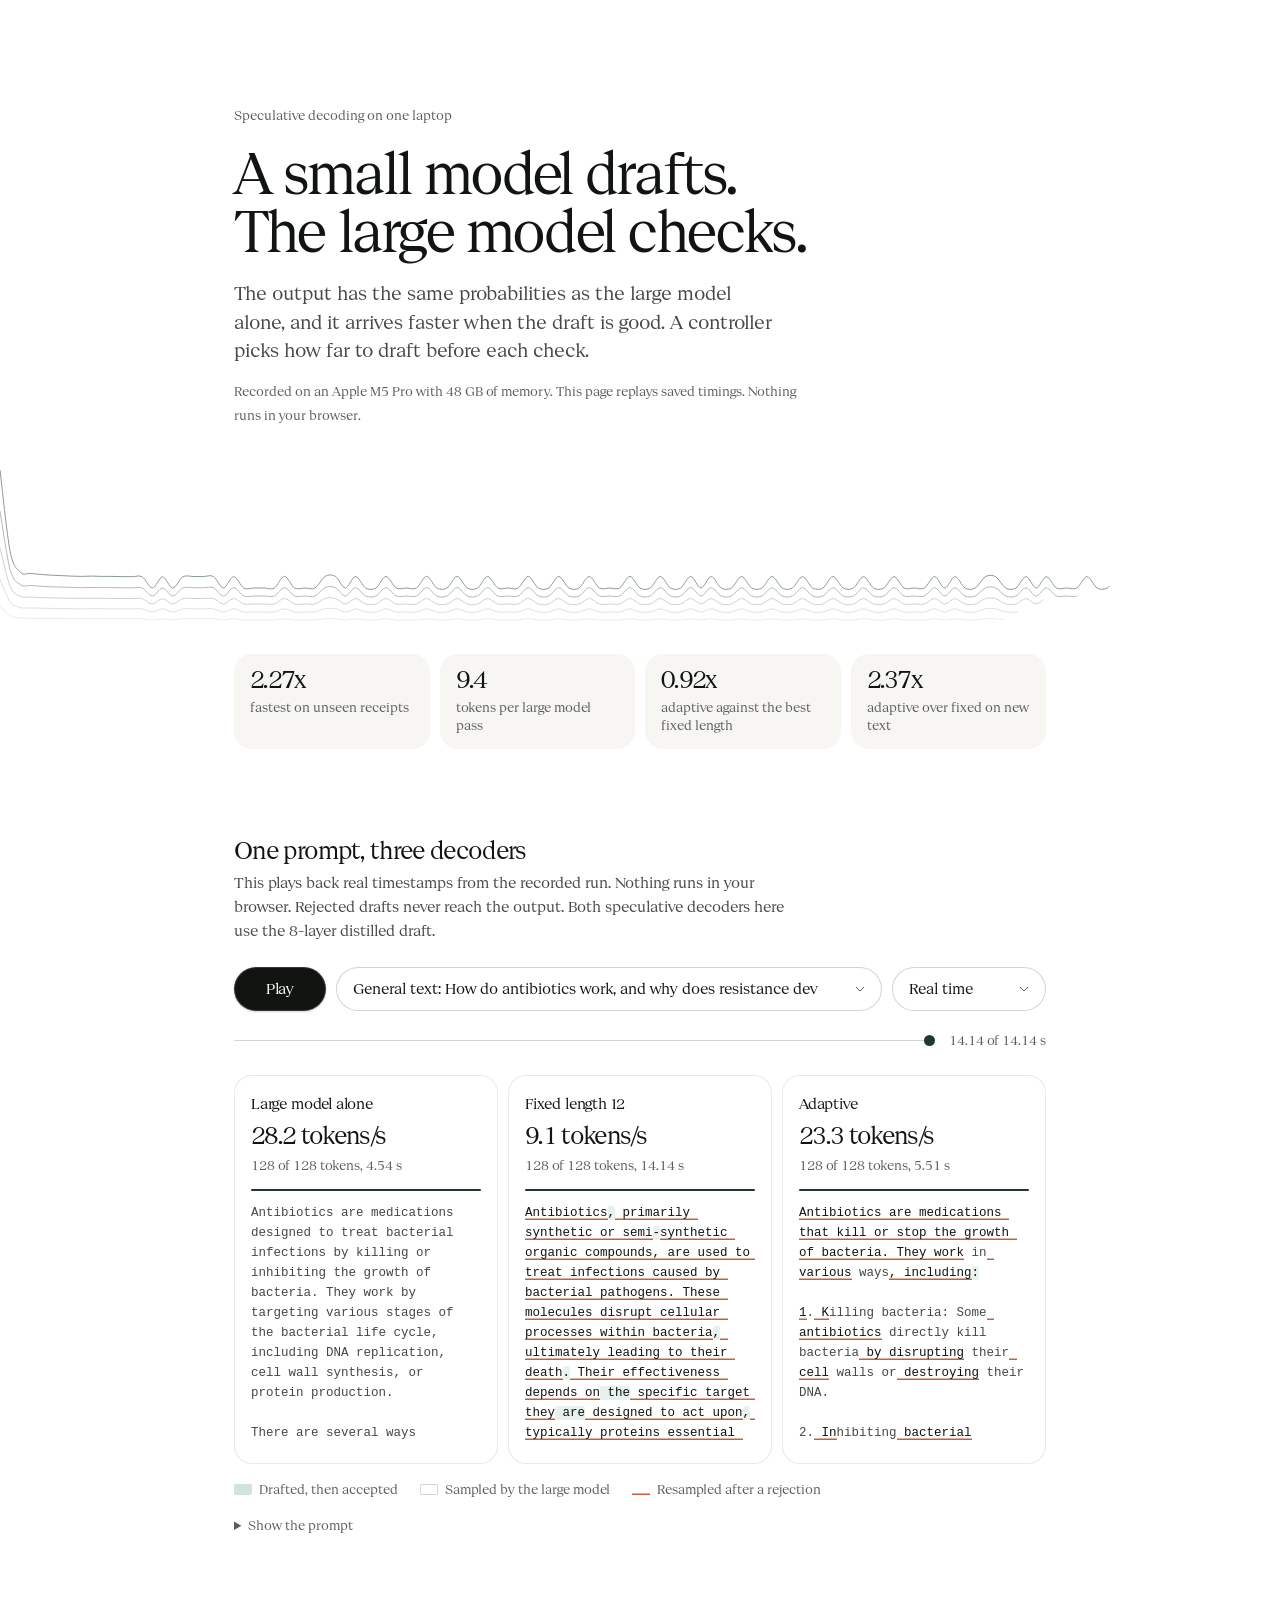
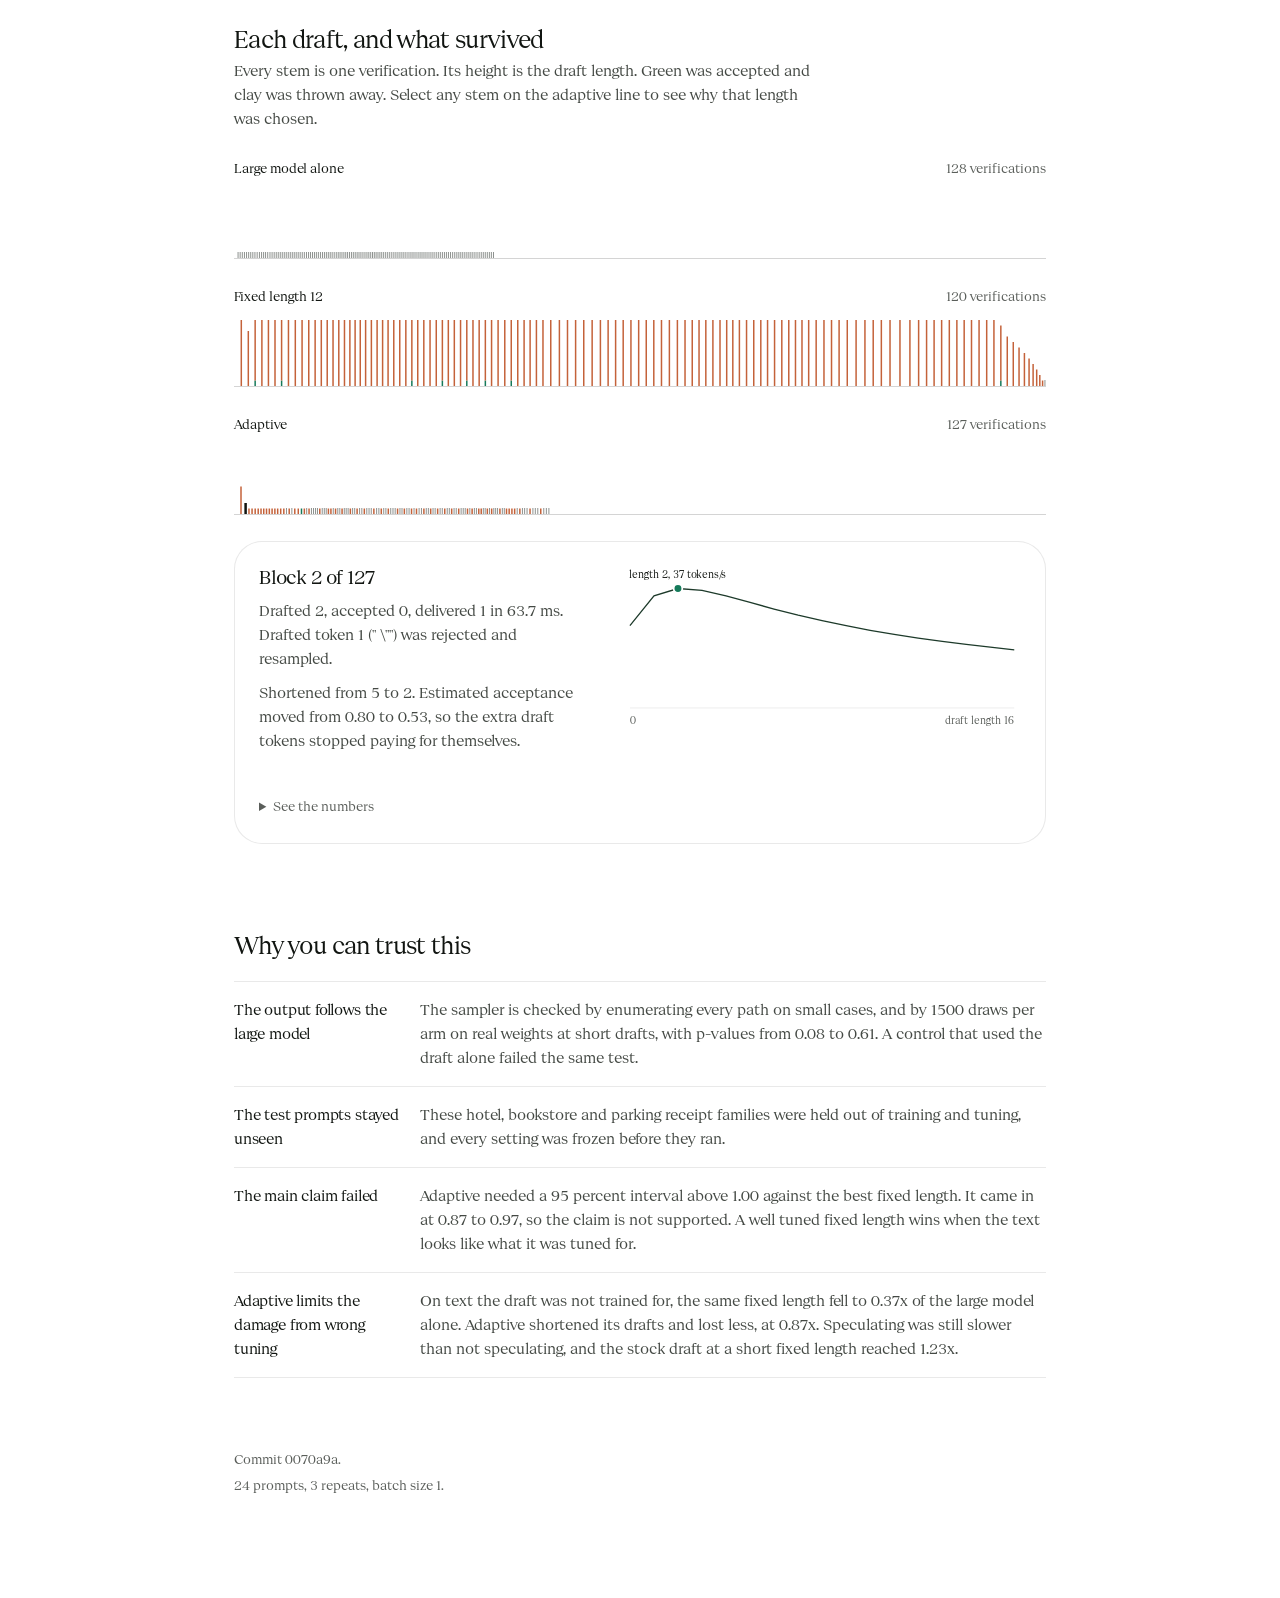
==== commit 5329779c: "fix(bench): add crossed intervals and correct the report" ====
--- a/site/index.html
+++ b/site/index.html
@@ -279,7 +279,7 @@
   <footer id="footer"></footer>
 </div>
 
-<script id="data" type="application/json">{"provenance": "Recorded on an Apple M5 Pro with 48 GB of memory. This page replays saved timings. Nothing runs in your browser.", "headline": [{"value": "2.27x", "label": "fastest on unseen receipts"}, {"value": "9.4", "label": "tokens per large model pass"}, {"value": "0.92x", "label": "adaptive against the best fixed length"}, {"value": "2.37x", "label": "adaptive when the text changes"}], "claims": [{"title": "The output follows the large model", "text": "The sampler is checked by enumerating every path on small cases, and by 1500 draws per arm on real weights. Its p-values ran from 0.08 to 0.61, and a deliberately wrong sampler failed the same test."}, {"title": "The test prompts stayed unseen", "text": "These hotel, bookstore and parking receipt families were held out of training and tuning, and every setting was frozen before they ran."}, {"title": "The main claim failed", "text": "Adaptive needed a 95 percent interval above 1.00 against the best fixed length. It came in at 0.87 to 0.97, so the claim is not supported. A well tuned fixed length wins when the text looks like what it was tuned for."}, {"title": "Adaptive protects against the wrong tuning", "text": "On text the draft was not trained for, the same fixed length fell to 0.37x of the large model alone. Adaptive shortened its drafts and held 0.87x."}], "footer": ["Commit 0070a9a.", "24 prompts, 3 repeats, batch size 1."], "max_block_length": 16, "traces": [{"label": "General text: How do antibiotics work, and why does resistance dev", "prompt": "How do antibiotics work, and why does resistance develop?", "arms": [{"label": "Large model alone", "wall_s": 4.537817667005584, "tokens": [{"text": "Antib", "t": 0.089052791998256, "source": "target"}, {"text": "iotics", "t": 0.12582862499402836, "source": "target"}, {"text": " are", "t": 0.16327245795400813, "source": "target"}, {"text": " medications", "t": 0.2004655419732444, "source": "target"}, {"text": " designed", "t": 0.2369337499840185, "source": "target"}, {"text": " to", "t": 0.2737089169677347, "source": "target"}, {"text": " treat", "t": 0.30956674995832145, "source": "target"}, {"text": " bacterial", "t": 0.3456823749584146, "source": "target"}, {"text": " infections", "t": 0.3832894999650307, "source": "target"}, {"text": " by", "t": 0.4233370829606429, "source": "target"}, {"text": " killing", "t": 0.46228795795468614, "source": "target"}, {"text": " or", "t": 0.49823341699084267, "source": "target"}, {"text": " inhibiting", "t": 0.5329385829973035, "source": "target"}, {"text": " the", "t": 0.5665011249948293, "source": "target"}, {"text": " growth", "t": 0.6073115829494782, "source": "target"}, {"text": " of", "t": 0.6452845829771832, "source": "target"}, {"text": " bacteria", "t": 0.6811710419715382, "source": "target"}, {"text": ".", "t": 0.7180881669628434, "source": "target"}, {"text": " They", "t": 0.7527120419545099, "source": "target"}, {"text": " work", "t": 0.7879178749863058, "source": "target"}, {"text": " by", "t": 0.8226994169526733, "source": "target"}, {"text": " targeting", "t": 0.857825374987442, "source": "target"}, {"text": " various", "t": 0.8925377919804305, "source": "target"}, {"text": " stages", "t": 0.9268209169968031, "source": "target"}, {"text": " of", "t": 0.9623571249539964, "source": "target"}, {"text": " the", "t": 0.9973946249810979, "source": "target"}, {"text": " bacterial", "t": 1.0318313330062665, "source": "target"}, {"text": " life", "t": 1.06544179195771, "source": "target"}, {"text": " cycle", "t": 1.1003462079679593, "source": "target"}, {"text": ",", "t": 1.1350917919771746, "source": "target"}, {"text": " including", "t": 1.1701424999628216, "source": "target"}, {"text": " DNA", "t": 1.2065779169788584, "source": "target"}, {"text": " replication", "t": 1.242661957978271, "source": "target"}, {"text": ",", "t": 1.281034916988574, "source": "target"}, {"text": " cell", "t": 1.315807999984827, "source": "target"}, {"text": " wall", "t": 1.3496458749868907, "source": "target"}, {"text": " synthesis", "t": 1.3837940829689614, "source": "target"}, {"text": ",", "t": 1.417414249968715, "source": "target"}, {"text": " or", "t": 1.4510210419539362, "source": "target"}, {"text": " protein", "t": 1.4869154999614693, "source": "target"}, {"text": " production", "t": 1.5231943329563364, "source": "target"}, {"text": ".", "t": 1.557691750000231, "source": "target"}, {"text": "\n", "t": 1.5913005829788744, "source": "target"}, {"text": "\n", "t": 1.625460082956124, "source": "target"}, {"text": "There", "t": 1.6585712499800138, "source": "target"}, {"text": " are", "t": 1.6921995419543236, "source": "target"}, {"text": " several", "t": 1.726374041987583, "source": "target"}, {"text": " ways", "t": 1.762665374961216, "source": "target"}, {"text": " antibiotics", "t": 1.7982822919730097, "source": "target"}, {"text": " work", "t": 1.8306780830025673, "source": "target"}, {"text": ",", "t": 1.8628273750073276, "source": "target"}, {"text": " depending", "t": 1.8965690829791129, "source": "target"}, {"text": " on", "t": 1.930341541999951, "source": "target"}, {"text": " their", "t": 1.9616962499567308, "source": "target"}, {"text": " type", "t": 1.9933550419518724, "source": "target"}, {"text": ":", "t": 2.02811033296166, "source": "target"}, {"text": "\n\n", "t": 2.061050832970068, "source": "target"}, {"text": "1", "t": 2.093434874957893, "source": "target"}, {"text": ".", "t": 2.127477750007529, "source": "target"}, {"text": " Bacter", "t": 2.1604510829783976, "source": "target"}, {"text": "icidal", "t": 2.192985957954079, "source": "target"}, {"text": " antibiotics", "t": 2.227307999972254, "source": "target"}, {"text": ":", "t": 2.2629098749603145, "source": "target"}, {"text": " These", "t": 2.297663749952335, "source": "target"}, {"text": " directly", "t": 2.3317281249910593, "source": "target"}, {"text": " kill", "t": 2.363809999951627, "source": "target"}, {"text": " bacteria", "t": 2.396251416997984, "source": "target"}, {"text": ".", "t": 2.4273882919806056, "source": "target"}, {"text": " They", "t": 2.4585864169639535, "source": "target"}, {"text": " work", "t": 2.4901182079920545, "source": "target"}, {"text": " by", "t": 2.5237962079700083, "source": "target"}, {"text": " damaging", "t": 2.556495582975913, "source": "target"}, {"text": " the", "t": 2.588466999994125, "source": "target"}, {"text": " bacterial", "t": 2.623808917007409, "source": "target"}, {"text": " cell", "t": 2.6586209999513812, "source": "target"}, {"text": " membrane", "t": 2.693354499991983, "source": "target"}, {"text": ",", "t": 2.7297817079816014, "source": "target"}, {"text": " DNA", "t": 2.7657475419691764, "source": "target"}, {"text": ",", "t": 2.8014136249548756, "source": "target"}, {"text": " or", "t": 2.8366749169654213, "source": "target"}, {"text": " proteins", "t": 2.8714200420072302, "source": "target"}, {"text": ",", "t": 2.9064582499559037, "source": "target"}, {"text": " ultimately", "t": 2.9404679579893127, "source": "target"}, {"text": " leading", "t": 2.9746104579535313, "source": "target"}, {"text": " to", "t": 3.0110461249714717, "source": "target"}, {"text": " the", "t": 3.048007749952376, "source": "target"}, {"text": " death", "t": 3.0828862919588573, "source": "target"}, {"text": " of", "t": 3.1170870829955675, "source": "target"}, {"text": " the", "t": 3.150706749991514, "source": "target"}, {"text": " bacteria", "t": 3.1872583749936894, "source": "target"}, {"text": ".", "t": 3.2225529169663787, "source": "target"}, {"text": "\n\n", "t": 3.2567895829561166, "source": "target"}, {"text": "2", "t": 3.290482666983735, "source": "target"}, {"text": ".", "t": 3.3249404169619083, "source": "target"}, {"text": " Bacter", "t": 3.3596741249784827, "source": "target"}, {"text": "i", "t": 3.39595295797335, "source": "target"}, {"text": "ostatic", "t": 3.4315350420074537, "source": "target"}, {"text": " antibiotics", "t": 3.466263166978024, "source": "target"}, {"text": ":", "t": 3.50216970796464, "source": "target"}, {"text": " These", "t": 3.540033833007328, "source": "target"}, {"text": " do", "t": 3.5747188329696655, "source": "target"}, {"text": " not", "t": 3.6105098749976605, "source": "target"}, {"text": " kill", "t": 3.6466072920011356, "source": "target"}, {"text": " bacteria", "t": 3.6811639999505132, "source": "target"}, {"text": " but", "t": 3.715809916961007, "source": "target"}, {"text": " inhibit", "t": 3.7516174169722944, "source": "target"}, {"text": " their", "t": 3.78908804198727, "source": "target"}, {"text": " growth", "t": 3.825186792004388, "source": "target"}, {"text": ".", "t": 3.8622172919567674, "source": "target"}, {"text": " They", "t": 3.8977586669498123, "source": "target"}, {"text": " work", "t": 3.931741707958281, "source": "target"}, {"text": " by", "t": 3.9657681669923477, "source": "target"}, {"text": " interfering", "t": 4.00054541695863, "source": "target"}, {"text": " with", "t": 4.037146124988794, "source": "target"}, {"text": " the", "t": 4.072111249959562, "source": "target"}, {"text": " cell", "t": 4.106882874970324, "source": "target"}, {"text": "'s", "t": 4.141082374961115, "source": "target"}, {"text": " ability", "t": 4.176505249983165, "source": "target"}, {"text": " to", "t": 4.212999291950837, "source": "target"}, {"text": " reproduce", "t": 4.249915207969025, "source": "target"}, {"text": ",", "t": 4.287609249993693, "source": "target"}, {"text": " leading", "t": 4.322856207960285, "source": "target"}, {"text": " to", "t": 4.357461124949623, "source": "target"}, {"text": " a", "t": 4.3921700829523616, "source": "target"}, {"text": " decrease", "t": 4.428932249953505, "source": "target"}, {"text": " in", "t": 4.46373841696186, "source": "target"}, {"text": " the", "t": 4.498614332987927, "source": "target"}, {"text": " bacterial", "t": 4.537811332964338, "source": "target"}], "blocks": [{"start_s": 0.05250925000291318, "end_s": 0.089052791998256, "drafted": 0, "accepted": 0, "delivered": 1, "rejected_at": null, "rejected_text": null}, {"start_s": 0.089052791998256, "end_s": 0.12582862499402836, "drafted": 0, "accepted": 0, "delivered": 1, "rejected_at": null, "rejected_text": null}, {"start_s": 0.12582862499402836, "end_s": 0.16327245795400813, "drafted": 0, "accepted": 0, "delivered": 1, "rejected_at": null, "rejected_text": null}, {"start_s": 0.16327245795400813, "end_s": 0.2004655419732444, "drafted": 0, "accepted": 0, "delivered": 1, "rejected_at": null, "rejected_text": null}, {"start_s": 0.2004655419732444, "end_s": 0.2369337499840185, "drafted": 0, "accepted": 0, "delivered": 1, "rejected_at": null, "rejected_text": null}, {"start_s": 0.2369337499840185, "end_s": 0.2737089169677347, "drafted": 0, "accepted": 0, "delivered": 1, "rejected_at": null, "rejected_text": null}, {"start_s": 0.2737089169677347, "end_s": 0.30956674995832145, "drafted": 0, "accepted": 0, "delivered": 1, "rejected_at": null, "rejected_text": null}, {"start_s": 0.30956674995832145, "end_s": 0.3456823749584146, "drafted": 0, "accepted": 0, "delivered": 1, "rejected_at": null, "rejected_text": null}, {"start_s": 0.3456823749584146, "end_s": 0.3832894999650307, "drafted": 0, "accepted": 0, "delivered": 1, "rejected_at": null, "rejected_text": null}, {"start_s": 0.3832894999650307, "end_s": 0.4233370829606429, "drafted": 0, "accepted": 0, "delivered": 1, "rejected_at": null, "rejected_text": null}, {"start_s": 0.4233370829606429, "end_s": 0.46228795795468614, "drafted": 0, "accepted": 0, "delivered": 1, "rejected_at": null, "rejected_text": null}, {"start_s": 0.46228795795468614, "end_s": 0.49823341699084267, "drafted": 0, "accepted": 0, "delivered": 1, "rejected_at": null, "rejected_text": null}, {"start_s": 0.49823341699084267, "end_s": 0.5329385829973035, "drafted": 0, "accepted": 0, "delivered": 1, "rejected_at": null, "rejected_text": null}, {"start_s": 0.5329385829973035, "end_s": 0.5665011249948293, "drafted": 0, "accepted": 0, "delivered": 1, "rejected_at": null, "rejected_text": null}, {"start_s": 0.5665011249948293, "end_s": 0.6073115829494782, "drafted": 0, "accepted": 0, "delivered": 1, "rejected_at": null, "rejected_text": null}, {"start_s": 0.6073115829494782, "end_s": 0.6452845829771832, "drafted": 0, "accepted": 0, "delivered": 1, "rejected_at": null, "rejected_text": null}, {"start_s": 0.6452845829771832, "end_s": 0.6811710419715382, "drafted": 0, "accepted": 0, "delivered": 1, "rejected_at": null, "rejected_text": null}, {"start_s": 0.6811710419715382, "end_s": 0.7180881669628434, "drafted": 0, "accepted": 0, "delivered": 1, "rejected_at": null, "rejected_text": null}, {"start_s": 0.7180881669628434, "end_s": 0.7527120419545099, "drafted": 0, "accepted": 0, "delivered": 1, "rejected_at": null, "rejected_text": null}, {"start_s": 0.7527120419545099, "end_s": 0.7879178749863058, "drafted": 0, "accepted": 0, "delivered": 1, "rejected_at": null, "rejected_text": null}, {"start_s": 0.7879178749863058, "end_s": 0.8226994169526733, "drafted": 0, "accepted": 0, "delivered": 1, "rejected_at": null, "rejected_text": null}, {"start_s": 0.8226994169526733, "end_s": 0.857825374987442, "drafted": 0, "accepted": 0, "delivered": 1, "rejected_at": null, "rejected_text": null}, {"start_s": 0.857825374987442, "end_s": 0.8925377919804305, "drafted": 0, "accepted": 0, "delivered": 1, "rejected_at": null, "rejected_text": null}, {"start_s": 0.8925377919804305, "end_s": 0.9268209169968031, "drafted": 0, "accepted": 0, "delivered": 1, "rejected_at": null, "rejected_text": null}, {"start_s": 0.9268209169968031, "end_s": 0.9623571249539964, "drafted": 0, "accepted": 0, "delivered": 1, "rejected_at": null, "rejected_text": null}, {"start_s": 0.9623571249539964, "end_s": 0.9973946249810979, "drafted": 0, "accepted": 0, "delivered": 1, "rejected_at": null, "rejected_text": null}, {"start_s": 0.9973946249810979, "end_s": 1.0318313330062665, "drafted": 0, "accepted": 0, "delivered": 1, "rejected_at": null, "rejected_text": null}, {"start_s": 1.0318313330062665, "end_s": 1.06544179195771, "drafted": 0, "accepted": 0, "delivered": 1, "rejected_at": null, "rejected_text": null}, {"start_s": 1.06544179195771, "end_s": 1.1003462079679593, "drafted": 0, "accepted": 0, "delivered": 1, "rejected_at": null, "rejected_text": null}, {"start_s": 1.1003462079679593, "end_s": 1.1350917919771746, "drafted": 0, "accepted": 0, "delivered": 1, "rejected_at": null, "rejected_text": null}, {"start_s": 1.1350917919771746, "end_s": 1.1701424999628216, "drafted": 0, "accepted": 0, "delivered": 1, "rejected_at": null, "rejected_text": null}, {"start_s": 1.1701424999628216, "end_s": 1.2065779169788584, "drafted": 0, "accepted": 0, "delivered": 1, "rejected_at": null, "rejected_text": null}, {"start_s": 1.2065779169788584, "end_s": 1.242661957978271, "drafted": 0, "accepted": 0, "delivered": 1, "rejected_at": null, "rejected_text": null}, {"start_s": 1.242661957978271, "end_s": 1.281034916988574, "drafted": 0, "accepted": 0, "delivered": 1, "rejected_at": null, "rejected_text": null}, {"start_s": 1.281034916988574, "end_s": 1.315807999984827, "drafted": 0, "accepted": 0, "delivered": 1, "rejected_at": null, "rejected_text": null}, {"start_s": 1.315807999984827, "end_s": 1.3496458749868907, "drafted": 0, "accepted": 0, "delivered": 1, "rejected_at": null, "rejected_text": null}, {"start_s": 1.3496458749868907, "end_s": 1.3837940829689614, "drafted": 0, "accepted": 0, "delivered": 1, "rejected_at": null, "rejected_text": null}, {"start_s": 1.3837940829689614, "end_s": 1.417414249968715, "drafted": 0, "accepted": 0, "delivered": 1, "rejected_at": null, "rejected_text": null}, {"start_s": 1.417414249968715, "end_s": 1.4510210419539362, "drafted": 0, "accepted": 0, "delivered": 1, "rejected_at": null, "rejected_text": null}, {"start_s": 1.4510210419539362, "end_s": 1.4869154999614693, "drafted": 0, "accepted": 0, "delivered": 1, "rejected_at": null, "rejected_text": null}, {"start_s": 1.4869154999614693, "end_s": 1.5231943329563364, "drafted": 0, "accepted": 0, "delivered": 1, "rejected_at": null, "rejected_text": null}, {"start_s": 1.5231943329563364, "end_s": 1.557691750000231, "drafted": 0, "accepted": 0, "delivered": 1, "rejected_at": null, "rejected_text": null}, {"start_s": 1.557691750000231, "end_s": 1.5913005829788744, "drafted": 0, "accepted": 0, "delivered": 1, "rejected_at": null, "rejected_text": null}, {"start_s": 1.5913005829788744, "end_s": 1.625460082956124, "drafted": 0, "accepted": 0, "delivered": 1, "rejected_at": null, "rejected_text": null}, {"start_s": 1.625460082956124, "end_s": 1.6585712499800138, "drafted": 0, "accepted": 0, "delivered": 1, "rejected_at": null, "rejected_text": null}, {"start_s": 1.6585712499800138, "end_s": 1.6921995419543236, "drafted": 0, "accepted": 0, "delivered": 1, "rejected_at": null, "rejected_text": null}, {"start_s": 1.6921995419543236, "end_s": 1.726374041987583, "drafted": 0, "accepted": 0, "delivered": 1, "rejected_at": null, "rejected_text": null}, {"start_s": 1.726374041987583, "end_s": 1.762665374961216, "drafted": 0, "accepted": 0, "delivered": 1, "rejected_at": null, "rejected_text": null}, {"start_s": 1.762665374961216, "end_s": 1.7982822919730097, "drafted": 0, "accepted": 0, "delivered": 1, "rejected_at": null, "rejected_text": null}, {"start_s": 1.7982822919730097, "end_s": 1.8306780830025673, "drafted": 0, "accepted": 0, "delivered": 1, "rejected_at": null, "rejected_text": null}, {"start_s": 1.8306780830025673, "end_s": 1.8628273750073276, "drafted": 0, "accepted": 0, "delivered": 1, "rejected_at": null, "rejected_text": null}, {"start_s": 1.8628273750073276, "end_s": 1.8965690829791129, "drafted": 0, "accepted": 0, "delivered": 1, "rejected_at": null, "rejected_text": null}, {"start_s": 1.8965690829791129, "end_s": 1.930341541999951, "drafted": 0, "accepted": 0, "delivered": 1, "rejected_at": null, "rejected_text": null}, {"start_s": 1.930341541999951, "end_s": 1.9616962499567308, "drafted": 0, "accepted": 0, "delivered": 1, "rejected_at": null, "rejected_text": null}, {"start_s": 1.9616962499567308, "end_s": 1.9933550419518724, "drafted": 0, "accepted": 0, "delivered": 1, "rejected_at": null, "rejected_text": null}, {"start_s": 1.9933550419518724, "end_s": 2.02811033296166, "drafted": 0, "accepted": 0, "delivered": 1, "rejected_at": null, "rejected_text": null}, {"start_s": 2.02811033296166, "end_s": 2.061050832970068, "drafted": 0, "accepted": 0, "delivered": 1, "rejected_at": null, "rejected_text": null}, {"start_s": 2.061050832970068, "end_s": 2.093434874957893, "drafted": 0, "accepted": 0, "delivered": 1, "rejected_at": null, "rejected_text": null}, {"start_s": 2.093434874957893, "end_s": 2.127477750007529, "drafted": 0, "accepted": 0, "delivered": 1, "rejected_at": null, "rejected_text": null}, {"start_s": 2.127477750007529, "end_s": 2.1604510829783976, "drafted": 0, "accepted": 0, "delivered": 1, "rejected_at": null, "rejected_text": null}, {"start_s": 2.1604510829783976, "end_s": 2.192985957954079, "drafted": 0, "accepted": 0, "delivered": 1, "rejected_at": null, "rejected_text": null}, {"start_s": 2.192985957954079, "end_s": 2.227307999972254, "drafted": 0, "accepted": 0, "delivered": 1, "rejected_at": null, "rejected_text": null}, {"start_s": 2.227307999972254, "end_s": 2.2629098749603145, "drafted": 0, "accepted": 0, "delivered": 1, "rejected_at": null, "rejected_text": null}, {"start_s": 2.2629098749603145, "end_s": 2.297663749952335, "drafted": 0, "accepted": 0, "delivered": 1, "rejected_at": null, "rejected_text": null}, {"start_s": 2.297663749952335, "end_s": 2.3317281249910593, "drafted": 0, "accepted": 0, "delivered": 1, "rejected_at": null, "rejected_text": null}, {"start_s": 2.3317281249910593, "end_s": 2.363809999951627, "drafted": 0, "accepted": 0, "delivered": 1, "rejected_at": null, "rejected_text": null}, {"start_s": 2.363809999951627, "end_s": 2.396251416997984, "drafted": 0, "accepted": 0, "delivered": 1, "rejected_at": null, "rejected_text": null}, {"start_s": 2.396251416997984, "end_s": 2.4273882919806056, "drafted": 0, "accepted": 0, "delivered": 1, "rejected_at": null, "rejected_text": null}, {"start_s": 2.4273882919806056, "end_s": 2.4585864169639535, "drafted": 0, "accepted": 0, "delivered": 1, "rejected_at": null, "rejected_text": null}, {"start_s": 2.4585864169639535, "end_s": 2.4901182079920545, "drafted": 0, "accepted": 0, "delivered": 1, "rejected_at": null, "rejected_text": null}, {"start_s": 2.4901182079920545, "end_s": 2.5237962079700083, "drafted": 0, "accepted": 0, "delivered": 1, "rejected_at": null, "rejected_text": null}, {"start_s": 2.5237962079700083, "end_s": 2.556495582975913, "drafted": 0, "accepted": 0, "delivered": 1, "rejected_at": null, "rejected_text": null}, {"start_s": 2.556495582975913, "end_s": 2.588466999994125, "drafted": 0, "accepted": 0, "delivered": 1, "rejected_at": null, "rejected_text": null}, {"start_s": 2.588466999994125, "end_s": 2.623808917007409, "drafted": 0, "accepted": 0, "delivered": 1, "rejected_at": null, "rejected_text": null}, {"start_s": 2.623808917007409, "end_s": 2.6586209999513812, "drafted": 0, "accepted": 0, "delivered": 1, "rejected_at": null, "rejected_text": null}, {"start_s": 2.6586209999513812, "end_s": 2.693354499991983, "drafted": 0, "accepted": 0, "delivered": 1, "rejected_at": null, "rejected_text": null}, {"start_s": 2.693354499991983, "end_s": 2.7297817079816014, "drafted": 0, "accepted": 0, "delivered": 1, "rejected_at": null, "rejected_text": null}, {"start_s": 2.7297817079816014, "end_s": 2.7657475419691764, "drafted": 0, "accepted": 0, "delivered": 1, "rejected_at": null, "rejected_text": null}, {"start_s": 2.7657475419691764, "end_s": 2.8014136249548756, "drafted": 0, "accepted": 0, "delivered": 1, "rejected_at": null, "rejected_text": null}, {"start_s": 2.8014136249548756, "end_s": 2.8366749169654213, "drafted": 0, "accepted": 0, "delivered": 1, "rejected_at": null, "rejected_text": null}, {"start_s": 2.8366749169654213, "end_s": 2.8714200420072302, "drafted": 0, "accepted": 0, "delivered": 1, "rejected_at": null, "rejected_text": null}, {"start_s": 2.8714200420072302, "end_s": 2.9064582499559037, "drafted": 0, "accepted": 0, "delivered": 1, "rejected_at": null, "rejected_text": null}, {"start_s": 2.9064582499559037, "end_s": 2.9404679579893127, "drafted": 0, "accepted": 0, "delivered": 1, "rejected_at": null, "rejected_text": null}, {"start_s": 2.9404679579893127, "end_s": 2.9746104579535313, "drafted": 0, "accepted": 0, "delivered": 1, "rejected_at": null, "rejected_text": null}, {"start_s": 2.9746104579535313, "end_s": 3.0110461249714717, "drafted": 0, "accepted": 0, "delivered": 1, "rejected_at": null, "rejected_text": null}, {"start_s": 3.0110461249714717, "end_s": 3.048007749952376, "drafted": 0, "accepted": 0, "delivered": 1, "rejected_at": null, "rejected_text": null}, {"start_s": 3.048007749952376, "end_s": 3.0828862919588573, "drafted": 0, "accepted": 0, "delivered": 1, "rejected_at": null, "rejected_text": null}, {"start_s": 3.0828862919588573, "end_s": 3.1170870829955675, "drafted": 0, "accepted": 0, "delivered": 1, "rejected_at": null, "rejected_text": null}, {"start_s": 3.1170870829955675, "end_s": 3.150706749991514, "drafted": 0, "accepted": 0, "delivered": 1, "rejected_at": null, "rejected_text": null}, {"start_s": 3.150706749991514, "end_s": 3.1872583749936894, "drafted": 0, "accepted": 0, "delivered": 1, "rejected_at": null, "rejected_text": null}, {"start_s": 3.1872583749936894, "end_s": 3.2225529169663787, "drafted": 0, "accepted": 0, "delivered": 1, "rejected_at": null, "rejected_text": null}, {"start_s": 3.2225529169663787, "end_s": 3.2567895829561166, "drafted": 0, "accepted": 0, "delivered": 1, "rejected_at": null, "rejected_text": null}, {"start_s": 3.2567895829561166, "end_s": 3.290482666983735, "drafted": 0, "accepted": 0, "delivered": 1, "rejected_at": null, "rejected_text": null}, {"start_s": 3.290482666983735, "end_s": 3.3249404169619083, "drafted": 0, "accepted": 0, "delivered": 1, "rejected_at": null, "rejected_text": null}, {"start_s": 3.3249404169619083, "end_s": 3.3596741249784827, "drafted": 0, "accepted": 0, "delivered": 1, "rejected_at": null, "rejected_text": null}, {"start_s": 3.3596741249784827, "end_s": 3.39595295797335, "drafted": 0, "accepted": 0, "delivered": 1, "rejected_at": null, "rejected_text": null}, {"start_s": 3.39595295797335, "end_s": 3.4315350420074537, "drafted": 0, "accepted": 0, "delivered": 1, "rejected_at": null, "rejected_text": null}, {"start_s": 3.4315350420074537, "end_s": 3.466263166978024, "drafted": 0, "accepted": 0, "delivered": 1, "rejected_at": null, "rejected_text": null}, {"start_s": 3.466263166978024, "end_s": 3.50216970796464, "drafted": 0, "accepted": 0, "delivered": 1, "rejected_at": null, "rejected_text": null}, {"start_s": 3.50216970796464, "end_s": 3.540033833007328, "drafted": 0, "accepted": 0, "delivered": 1, "rejected_at": null, "rejected_text": null}, {"start_s": 3.540033833007328, "end_s": 3.5747188329696655, "drafted": 0, "accepted": 0, "delivered": 1, "rejected_at": null, "rejected_text": null}, {"start_s": 3.5747188329696655, "end_s": 3.6105098749976605, "drafted": 0, "accepted": 0, "delivered": 1, "rejected_at": null, "rejected_text": null}, {"start_s": 3.6105098749976605, "end_s": 3.6466072920011356, "drafted": 0, "accepted": 0, "delivered": 1, "rejected_at": null, "rejected_text": null}, {"start_s": 3.6466072920011356, "end_s": 3.6811639999505132, "drafted": 0, "accepted": 0, "delivered": 1, "rejected_at": null, "rejected_text": null}, {"start_s": 3.6811639999505132, "end_s": 3.715809916961007, "drafted": 0, "accepted": 0, "delivered": 1, "rejected_at": null, "rejected_text": null}, {"start_s": 3.715809916961007, "end_s": 3.7516174169722944, "drafted": 0, "accepted": 0, "delivered": 1, "rejected_at": null, "rejected_text": null}, {"start_s": 3.7516174169722944, "end_s": 3.78908804198727, "drafted": 0, "accepted": 0, "delivered": 1, "rejected_at": null, "rejected_text": null}, {"start_s": 3.78908804198727, "end_s": 3.825186792004388, "drafted": 0, "accepted": 0, "delivered": 1, "rejected_at": null, "rejected_text": null}, {"start_s": 3.825186792004388, "end_s": 3.8622172919567674, "drafted": 0, "accepted": 0, "delivered": 1, "rejected_at": null, "rejected_text": null}, {"start_s": 3.8622172919567674, "end_s": 3.8977586669498123, "drafted": 0, "accepted": 0, "delivered": 1, "rejected_at": null, "rejected_text": null}, {"start_s": 3.8977586669498123, "end_s": 3.931741707958281, "drafted": 0, "accepted": 0, "delivered": 1, "rejected_at": null, "rejected_text": null}, {"start_s": 3.931741707958281, "end_s": 3.9657681669923477, "drafted": 0, "accepted": 0, "delivered": 1, "rejected_at": null, "rejected_text": null}, {"start_s": 3.9657681669923477, "end_s": 4.00054541695863, "drafted": 0, "accepted": 0, "delivered": 1, "rejected_at": null, "rejected_text": null}, {"start_s": 4.00054541695863, "end_s": 4.037146124988794, "drafted": 0, "accepted": 0, "delivered": 1, "rejected_at": null, "rejected_text": null}, {"start_s": 4.037146124988794, "end_s": 4.072111249959562, "drafted": 0, "accepted": 0, "delivered": 1, "rejected_at": null, "rejected_text": null}, {"start_s": 4.072111249959562, "end_s": 4.106882874970324, "drafted": 0, "accepted": 0, "delivered": 1, "rejected_at": null, "rejected_text": null}, {"start_s": 4.106882874970324, "end_s": 4.141082374961115, "drafted": 0, "accepted": 0, "delivered": 1, "rejected_at": null, "rejected_text": null}, {"start_s": 4.141082374961115, "end_s": 4.176505249983165, "drafted": 0, "accepted": 0, "delivered": 1, "rejected_at": null, "rejected_text": null}, {"start_s": 4.176505249983165, "end_s": 4.212999291950837, "drafted": 0, "accepted": 0, "delivered": 1, "rejected_at": null, "rejected_text": null}, {"start_s": 4.212999291950837, "end_s": 4.249915207969025, "drafted": 0, "accepted": 0, "delivered": 1, "rejected_at": null, "rejected_text": null}, {"start_s": 4.249915207969025, "end_s": 4.287609249993693, "drafted": 0, "accepted": 0, "delivered": 1, "rejected_at": null, "rejected_text": null}, {"start_s": 4.287609249993693, "end_s": 4.322856207960285, "drafted": 0, "accepted": 0, "delivered": 1, "rejected_at": null, "rejected_text": null}, {"start_s": 4.322856207960285, "end_s": 4.357461124949623, "drafted": 0, "accepted": 0, "delivered": 1, "rejected_at": null, "rejected_text": null}, {"start_s": 4.357461124949623, "end_s": 4.3921700829523616, "drafted": 0, "accepted": 0, "delivered": 1, "rejected_at": null, "rejected_text": null}, {"start_s": 4.3921700829523616, "end_s": 4.428932249953505, "drafted": 0, "accepted": 0, "delivered": 1, "rejected_at": null, "rejected_text": null}, {"start_s": 4.428932249953505, "end_s": 4.46373841696186, "drafted": 0, "accepted": 0, "delivered": 1, "rejected_at": null, "rejected_text": null}, {"start_s": 4.46373841696186, "end_s": 4.498614332987927, "drafted": 0, "accepted": 0, "delivered": 1, "rejected_at": null, "rejected_text": null}, {"start_s": 4.498614332987927, "end_s": 4.537811332964338, "drafted": 0, "accepted": 0, "delivered": 1, "rejected_at": null, "rejected_text": null}], "decisions": null}, {"label": "Fixed length 12", "wall_s": 14.138251833966933, "tokens": [{"text": "Antib", "t": 0.19053362496197224, "source": "corrected"}, {"text": "iotics", "t": 0.3078051249613054, "source": "corrected"}, {"text": ",", "t": 0.4287437499733642, "source": "draft"}, {"text": " primarily", "t": 0.4287437499733642, "source": "corrected"}, {"text": " synthetic", "t": 0.5425628749653697, "source": "corrected"}, {"text": " or", "t": 0.6560936669702642, "source": "corrected"}, {"text": " semi", "t": 0.7718057919992134, "source": "corrected"}, {"text": "-", "t": 0.8858677920070477, "source": "draft"}, {"text": "synt", "t": 0.8858677920070477, "source": "corrected"}, {"text": "hetic", "t": 1.0104096250142902, "source": "corrected"}, {"text": " organic", "t": 1.124421667016577, "source": "corrected"}, {"text": " compounds", "t": 1.2461497919866815, "source": "corrected"}, {"text": ",", "t": 1.3567532500019297, "source": "corrected"}, {"text": " are", "t": 1.4685535419848748, "source": "corrected"}, {"text": " used", "t": 1.5714593749726191, "source": "corrected"}, {"text": " to", "t": 1.6746348749729805, "source": "corrected"}, {"text": " treat", "t": 1.7740984169649892, "source": "corrected"}, {"text": " infections", "t": 1.8751988749718294, "source": "corrected"}, {"text": " caused", "t": 1.9720012089819647, "source": "corrected"}, {"text": " by", "t": 2.0636686249636114, "source": "corrected"}, {"text": " bacterial", "t": 2.1538226249977015, "source": "corrected"}, {"text": " pathogens", "t": 2.242947666964028, "source": "corrected"}, {"text": ".", "t": 2.3401336669921875, "source": "corrected"}, {"text": " These", "t": 2.443858959013596, "source": "corrected"}, {"text": " molecules", "t": 2.539503583975602, "source": "corrected"}, {"text": " disrupt", "t": 2.6352927919942886, "source": "corrected"}, {"text": " cellular", "t": 2.7300805000122637, "source": "corrected"}, {"text": " processes", "t": 2.8338704589987174, "source": "corrected"}, {"text": " within", "t": 2.93850583396852, "source": "corrected"}, {"text": " bacteria", "t": 3.045340041979216, "source": "corrected"}, {"text": ",", "t": 3.1481539999949746, "source": "draft"}, {"text": " ultimately", "t": 3.1481539999949746, "source": "corrected"}, {"text": " leading", "t": 3.250510292011313, "source": "corrected"}, {"text": " to", "t": 3.3594446670031175, "source": "corrected"}, {"text": " their", "t": 3.4676129589788616, "source": "corrected"}, {"text": " death", "t": 3.576006999996025, "source": "corrected"}, {"text": ".", "t": 3.68014791700989, "source": "draft"}, {"text": " Their", "t": 3.68014791700989, "source": "corrected"}, {"text": " effectiveness", "t": 3.7831021249876358, "source": "corrected"}, {"text": " depends", "t": 3.88917641696753, "source": "corrected"}, {"text": " on", "t": 3.999894584005233, "source": "corrected"}, {"text": " the", "t": 4.106940458994359, "source": "draft"}, {"text": " specific", "t": 4.106940458994359, "source": "corrected"}, {"text": " target", "t": 4.215052624989767, "source": "corrected"}, {"text": " they", "t": 4.322346458968241, "source": "corrected"}, {"text": " are", "t": 4.4303511250182055, "source": "draft"}, {"text": " designed", "t": 4.4303511250182055, "source": "corrected"}, {"text": " to", "t": 4.539127791998908, "source": "corrected"}, {"text": " act", "t": 4.657299417012837, "source": "corrected"}, {"text": " upon", "t": 4.772089625010267, "source": "corrected"}, {"text": ",", "t": 4.88305758399656, "source": "draft"}, {"text": " typically", "t": 4.88305758399656, "source": "corrected"}, {"text": " proteins", "t": 4.998369959008414, "source": "corrected"}, {"text": " essential", "t": 5.103775458992459, "source": "corrected"}, {"text": " to", "t": 5.207786749990191, "source": "corrected"}, {"text": " bacterial", "t": 5.323382375005167, "source": "corrected"}, {"text": " cell", "t": 5.436069083982147, "source": "corrected"}, {"text": " wall", "t": 5.5947236670181155, "source": "corrected"}, {"text": " synthesis", "t": 5.736706541967578, "source": "corrected"}, {"text": ",", "t": 5.876773666997906, "source": "corrected"}, {"text": " protein", "t": 6.019150791980792, "source": "corrected"}, {"text": " production", "t": 6.16053983400343, "source": "corrected"}, {"text": ",", "t": 6.31123337498866, "source": "corrected"}, {"text": " or", "t": 6.447997624985874, "source": "corrected"}, {"text": " DNA", "t": 6.580177374999039, "source": "corrected"}, {"text": " replication", "t": 6.708806584007107, "source": "corrected"}, {"text": ".", "t": 6.844085459015332, "source": "corrected"}, {"text": "\n", "t": 6.978772417001892, "source": "corrected"}, {"text": "\n", "t": 7.113080749986693, "source": "corrected"}, {"text": "There", "t": 7.242801334010437, "source": "corrected"}, {"text": " are", "t": 7.37593195901718, "source": "corrected"}, {"text": " various", "t": 7.51039591699373, "source": "corrected"}, {"text": " mechanisms", "t": 7.651165125018451, "source": "corrected"}, {"text": " by", "t": 7.7890856669982895, "source": "corrected"}, {"text": " which", "t": 7.917204374971334, "source": "corrected"}, {"text": " antibiotics", "t": 8.040293208963703, "source": "corrected"}, {"text": " exert", "t": 8.15389287500875, "source": "corrected"}, {"text": " their", "t": 8.276549667003565, "source": "corrected"}, {"text": " effects", "t": 8.400318208965473, "source": "corrected"}, {"text": ":", "t": 8.52402945898939, "source": "corrected"}, {"text": "\n\n", "t": 8.63323458400555, "source": "corrected"}, {"text": "1", "t": 8.737165667000227, "source": "corrected"}, {"text": ".", "t": 8.862433458969463, "source": "corrected"}, {"text": " In", "t": 8.98606404196471, "source": "corrected"}, {"text": "hib", "t": 9.113436417013872, "source": "corrected"}, {"text": "it", "t": 9.231499125016853, "source": "corrected"}, {"text": " cell", "t": 9.348723292001523, "source": "corrected"}, {"text": " wall", "t": 9.475431917002425, "source": "corrected"}, {"text": " synthesis", "t": 9.601078625011723, "source": "corrected"}, {"text": ":", "t": 9.71790508396225, "source": "corrected"}, {"text": " By", "t": 9.834673875011504, "source": "corrected"}, {"text": " inhibiting", "t": 9.94440920901252, "source": "corrected"}, {"text": " the", "t": 10.067522249999456, "source": "corrected"}, {"text": " synthesis", "t": 10.20516937499633, "source": "corrected"}, {"text": " of", "t": 10.33958133397391, "source": "corrected"}, {"text": " the", "t": 10.468204292003065, "source": "corrected"}, {"text": " bacterial", "t": 10.603240541997366, "source": "corrected"}, {"text": " cell", "t": 10.752905374974944, "source": "corrected"}, {"text": " wall", "t": 10.910324249998666, "source": "corrected"}, {"text": ",", "t": 11.061121459002607, "source": "corrected"}, {"text": " antibiotics", "t": 11.198197458987124, "source": "corrected"}, {"text": " can", "t": 11.344573125010356, "source": "corrected"}, {"text": " cause", "t": 11.50019979197532, "source": "corrected"}, {"text": " the", "t": 11.690944583970122, "source": "corrected"}, {"text": " cell", "t": 11.846760999993421, "source": "corrected"}, {"text": " to", "t": 11.994106041966006, "source": "corrected"}, {"text": " swell", "t": 12.123883291962557, "source": "corrected"}, {"text": ",", "t": 12.255788917012978, "source": "corrected"}, {"text": " leading", "t": 12.386403249984141, "source": "corrected"}, {"text": " to", "t": 12.523437833995558, "source": "corrected"}, {"text": " rupture", "t": 12.6491840420058, "source": "corrected"}, {"text": " and", "t": 12.77782020898303, "source": "corrected"}, {"text": " death", "t": 12.904536749992985, "source": "corrected"}, {"text": ".", "t": 13.04102999996394, "source": "corrected"}, {"text": "\n\n", "t": 13.170028208987787, "source": "corrected"}, {"text": "2", "t": 13.293220916995779, "source": "corrected"}, {"text": ".", "t": 13.410655250016134, "source": "draft"}, {"text": " In", "t": 13.410655250016134, "source": "corrected"}, {"text": "hib", "t": 13.517335749987978, "source": "corrected"}, {"text": "it", "t": 13.619736874999944, "source": "corrected"}, {"text": " protein", "t": 13.718115874973591, "source": "corrected"}, {"text": " production", "t": 13.806802292005159, "source": "corrected"}, {"text": ":", "t": 13.880062208976597, "source": "corrected"}, {"text": " Some", "t": 13.947591250005644, "source": "corrected"}, {"text": " antibiotics", "t": 14.004573584010359, "source": "corrected"}, {"text": " prevent", "t": 14.056125167000573, "source": "corrected"}, {"text": " bacteria", "t": 14.101498999982141, "source": "corrected"}, {"text": " from", "t": 14.138245249981992, "source": "target"}], "blocks": [{"start_s": 0.0636287090019323, "end_s": 0.19053362496197224, "drafted": 12, "accepted": 0, "delivered": 1, "rejected_at": 0, "rejected_text": "The"}, {"start_s": 0.19053362496197224, "end_s": 0.3078051249613054, "drafted": 10, "accepted": 0, "delivered": 1, "rejected_at": 0, "rejected_text": ","}, {"start_s": 0.3078051249613054, "end_s": 0.4287437499733642, "drafted": 12, "accepted": 1, "delivered": 2, "rejected_at": 1, "rejected_text": " \""}, {"start_s": 0.4287437499733642, "end_s": 0.5425628749653697, "drafted": 12, "accepted": 0, "delivered": 1, "rejected_at": 0, "rejected_text": "\""}, {"start_s": 0.5425628749653697, "end_s": 0.6560936669702642, "drafted": 12, "accepted": 0, "delivered": 1, "rejected_at": 0, "rejected_text": " \""}, {"start_s": 0.6560936669702642, "end_s": 0.7718057919992134, "drafted": 12, "accepted": 0, "delivered": 1, "rejected_at": 0, "rejected_text": " the"}, {"start_s": 0.7718057919992134, "end_s": 0.8858677920070477, "drafted": 12, "accepted": 1, "delivered": 2, "rejected_at": 1, "rejected_text": "\u00a0"}, {"start_s": 0.8858677920070477, "end_s": 1.0104096250142902, "drafted": 12, "accepted": 0, "delivered": 1, "rejected_at": 0, "rejected_text": " ("}, {"start_s": 1.0104096250142902, "end_s": 1.124421667016577, "drafted": 12, "accepted": 0, "delivered": 1, "rejected_at": 0, "rejected_text": " in"}, {"start_s": 1.124421667016577, "end_s": 1.2461497919866815, "drafted": 12, "accepted": 0, "delivered": 1, "rejected_at": 0, "rejected_text": "ractions"}, {"start_s": 1.2461497919866815, "end_s": 1.3567532500019297, "drafted": 12, "accepted": 0, "delivered": 1, "rejected_at": 0, "rejected_text": ":"}, {"start_s": 1.3567532500019297, "end_s": 1.4685535419848748, "drafted": 12, "accepted": 0, "delivered": 1, "rejected_at": 0, "rejected_text": " "}, {"start_s": 1.4685535419848748, "end_s": 1.5714593749726191, "drafted": 12, "accepted": 0, "delivered": 1, "rejected_at": 0, "rejected_text": " "}, {"start_s": 1.5714593749726191, "end_s": 1.6746348749729805, "drafted": 12, "accepted": 0, "delivered": 1, "rejected_at": 0, "rejected_text": " is"}, {"start_s": 1.6746348749729805, "end_s": 1.7740984169649892, "drafted": 12, "accepted": 0, "delivered": 1, "rejected_at": 0, "rejected_text": " represent"}, {"start_s": 1.7740984169649892, "end_s": 1.8751988749718294, "drafted": 12, "accepted": 0, "delivered": 1, "rejected_at": 0, "rejected_text": " "}, {"start_s": 1.8751988749718294, "end_s": 1.9720012089819647, "drafted": 12, "accepted": 0, "delivered": 1, "rejected_at": 0, "rejected_text": ","}, {"start_s": 1.9720012089819647, "end_s": 2.0636686249636114, "drafted": 12, "accepted": 0, "delivered": 1, "rejected_at": 0, "rejected_text": " "}, {"start_s": 2.0636686249636114, "end_s": 2.1538226249977015, "drafted": 12, "accepted": 0, "delivered": 1, "rejected_at": 0, "rejected_text": " the"}, {"start_s": 2.1538226249977015, "end_s": 2.242947666964028, "drafted": 12, "accepted": 0, "delivered": 1, "rejected_at": 0, "rejected_text": ","}, {"start_s": 2.242947666964028, "end_s": 2.3401336669921875, "drafted": 12, "accepted": 0, "delivered": 1, "rejected_at": 0, "rejected_text": " ("}, {"start_s": 2.3401336669921875, "end_s": 2.443858959013596, "drafted": 12, "accepted": 0, "delivered": 1, "rejected_at": 0, "rejected_text": "\n"}, {"start_s": 2.443858959013596, "end_s": 2.539503583975602, "drafted": 12, "accepted": 0, "delivered": 1, "rejected_at": 0, "rejected_text": ":"}, {"start_s": 2.539503583975602, "end_s": 2.6352927919942886, "drafted": 12, "accepted": 0, "delivered": 1, "rejected_at": 0, "rejected_text": "."}, {"start_s": 2.6352927919942886, "end_s": 2.7300805000122637, "drafted": 12, "accepted": 0, "delivered": 1, "rejected_at": 0, "rejected_text": "."}, {"start_s": 2.7300805000122637, "end_s": 2.8338704589987174, "drafted": 12, "accepted": 0, "delivered": 1, "rejected_at": 0, "rejected_text": ","}, {"start_s": 2.8338704589987174, "end_s": 2.93850583396852, "drafted": 12, "accepted": 0, "delivered": 1, "rejected_at": 0, "rejected_text": ","}, {"start_s": 2.93850583396852, "end_s": 3.045340041979216, "drafted": 12, "accepted": 0, "delivered": 1, "rejected_at": 0, "rejected_text": "."}, {"start_s": 3.045340041979216, "end_s": 3.1481539999949746, "drafted": 12, "accepted": 1, "delivered": 2, "rejected_at": 1, "rejected_text": ":"}, {"start_s": 3.1481539999949746, "end_s": 3.250510292011313, "drafted": 12, "accepted": 0, "delivered": 1, "rejected_at": 0, "rejected_text": " item"}, {"start_s": 3.250510292011313, "end_s": 3.3594446670031175, "drafted": 12, "accepted": 0, "delivered": 1, "rejected_at": 0, "rejected_text": "in"}, {"start_s": 3.3594446670031175, "end_s": 3.4676129589788616, "drafted": 12, "accepted": 0, "delivered": 1, "rejected_at": 0, "rejected_text": " a"}, {"start_s": 3.4676129589788616, "end_s": 3.576006999996025, "drafted": 12, "accepted": 0, "delivered": 1, "rejected_at": 0, "rejected_text": " own"}, {"start_s": 3.576006999996025, "end_s": 3.68014791700989, "drafted": 12, "accepted": 1, "delivered": 2, "rejected_at": 1, "rejected_text": "\n"}, {"start_s": 3.68014791700989, "end_s": 3.7831021249876358, "drafted": 12, "accepted": 0, "delivered": 1, "rejected_at": 0, "rejected_text": " is"}, {"start_s": 3.7831021249876358, "end_s": 3.88917641696753, "drafted": 12, "accepted": 0, "delivered": 1, "rejected_at": 0, "rejected_text": "ist"}, {"start_s": 3.88917641696753, "end_s": 3.999894584005233, "drafted": 12, "accepted": 0, "delivered": 1, "rejected_at": 0, "rejected_text": "."}, {"start_s": 3.999894584005233, "end_s": 4.106940458994359, "drafted": 12, "accepted": 1, "delivered": 2, "rejected_at": 1, "rejected_text": "."}, {"start_s": 4.106940458994359, "end_s": 4.215052624989767, "drafted": 12, "accepted": 0, "delivered": 1, "rejected_at": 0, "rejected_text": "ity"}, {"start_s": 4.215052624989767, "end_s": 4.322346458968241, "drafted": 12, "accepted": 0, "delivered": 1, "rejected_at": 0, "rejected_text": "\u00a0"}, {"start_s": 4.322346458968241, "end_s": 4.4303511250182055, "drafted": 12, "accepted": 1, "delivered": 2, "rejected_at": 1, "rejected_text": "."}, {"start_s": 4.4303511250182055, "end_s": 4.539127791998908, "drafted": 12, "accepted": 0, "delivered": 1, "rejected_at": 0, "rejected_text": "."}, {"start_s": 4.539127791998908, "end_s": 4.657299417012837, "drafted": 12, "accepted": 0, "delivered": 1, "rejected_at": 0, "rejected_text": " \""}, {"start_s": 4.657299417012837, "end_s": 4.772089625010267, "drafted": 12, "accepted": 0, "delivered": 1, "rejected_at": 0, "rejected_text": "."}, {"start_s": 4.772089625010267, "end_s": 4.88305758399656, "drafted": 12, "accepted": 1, "delivered": 2, "rejected_at": 1, "rejected_text": " -"}, {"start_s": 4.88305758399656, "end_s": 4.998369959008414, "drafted": 12, "accepted": 0, "delivered": 1, "rejected_at": 0, "rejected_text": ":"}, {"start_s": 4.998369959008414, "end_s": 5.103775458992459, "drafted": 12, "accepted": 0, "delivered": 1, "rejected_at": 0, "rejected_text": "."}, {"start_s": 5.103775458992459, "end_s": 5.207786749990191, "drafted": 12, "accepted": 0, "delivered": 1, "rejected_at": 0, "rejected_text": "\u00a0"}, {"start_s": 5.207786749990191, "end_s": 5.323382375005167, "drafted": 12, "accepted": 0, "delivered": 1, "rejected_at": 0, "rejected_text": "\u00a0"}, {"start_s": 5.323382375005167, "end_s": 5.436069083982147, "drafted": 12, "accepted": 0, "delivered": 1, "rejected_at": 0, "rejected_text": ","}, {"start_s": 5.436069083982147, "end_s": 5.5947236670181155, "drafted": 12, "accepted": 0, "delivered": 1, "rejected_at": 0, "rejected_text": "."}, {"start_s": 5.5947236670181155, "end_s": 5.736706541967578, "drafted": 12, "accepted": 0, "delivered": 1, "rejected_at": 0, "rejected_text": "."}, {"start_s": 5.736706541967578, "end_s": 5.876773666997906, "drafted": 12, "accepted": 0, "delivered": 1, "rejected_at": 0, "rejected_text": "."}, {"start_s": 5.876773666997906, "end_s": 6.019150791980792, "drafted": 12, "accepted": 0, "delivered": 1, "rejected_at": 0, "rejected_text": " the"}, {"start_s": 6.019150791980792, "end_s": 6.16053983400343, "drafted": 12, "accepted": 0, "delivered": 1, "rejected_at": 0, "rejected_text": "."}, {"start_s": 6.16053983400343, "end_s": 6.31123337498866, "drafted": 12, "accepted": 0, "delivered": 1, "rejected_at": 0, "rejected_text": "."}, {"start_s": 6.31123337498866, "end_s": 6.447997624985874, "drafted": 12, "accepted": 0, "delivered": 1, "rejected_at": 0, "rejected_text": " the"}, {"start_s": 6.447997624985874, "end_s": 6.580177374999039, "drafted": 12, "accepted": 0, "delivered": 1, "rejected_at": 0, "rejected_text": " the"}, {"start_s": 6.580177374999039, "end_s": 6.708806584007107, "drafted": 12, "accepted": 0, "delivered": 1, "rejected_at": 0, "rejected_text": "ispens"}, {"start_s": 6.708806584007107, "end_s": 6.844085459015332, "drafted": 12, "accepted": 0, "delivered": 1, "rejected_at": 0, "rejected_text": " of"}, {"start_s": 6.844085459015332, "end_s": 6.978772417001892, "drafted": 12, "accepted": 0, "delivered": 1, "rejected_at": 0, "rejected_text": " The"}, {"start_s": 6.978772417001892, "end_s": 7.113080749986693, "drafted": 12, "accepted": 0, "delivered": 1, "rejected_at": 0, "rejected_text": " the"}, {"start_s": 7.113080749986693, "end_s": 7.242801334010437, "drafted": 12, "accepted": 0, "delivered": 1, "rejected_at": 0, "rejected_text": "The"}, {"start_s": 7.242801334010437, "end_s": 7.37593195901718, "drafted": 12, "accepted": 0, "delivered": 1, "rejected_at": 0, "rejected_text": " is"}, {"start_s": 7.37593195901718, "end_s": 7.51039591699373, "drafted": 12, "accepted": 0, "delivered": 1, "rejected_at": 0, "rejected_text": " a"}, {"start_s": 7.51039591699373, "end_s": 7.651165125018451, "drafted": 12, "accepted": 0, "delivered": 1, "rejected_at": 0, "rejected_text": "."}, {"start_s": 7.651165125018451, "end_s": 7.7890856669982895, "drafted": 12, "accepted": 0, "delivered": 1, "rejected_at": 0, "rejected_text": " ("}, {"start_s": 7.7890856669982895, "end_s": 7.917204374971334, "drafted": 12, "accepted": 0, "delivered": 1, "rejected_at": 0, "rejected_text": " the"}, {"start_s": 7.917204374971334, "end_s": 8.040293208963703, "drafted": 12, "accepted": 0, "delivered": 1, "rejected_at": 0, "rejected_text": ":"}, {"start_s": 8.040293208963703, "end_s": 8.15389287500875, "drafted": 12, "accepted": 0, "delivered": 1, "rejected_at": 0, "rejected_text": " ("}, {"start_s": 8.15389287500875, "end_s": 8.276549667003565, "drafted": 12, "accepted": 0, "delivered": 1, "rejected_at": 0, "rejected_text": "."}, {"start_s": 8.276549667003565, "end_s": 8.400318208965473, "drafted": 12, "accepted": 0, "delivered": 1, "rejected_at": 0, "rejected_text": " own"}, {"start_s": 8.400318208965473, "end_s": 8.52402945898939, "drafted": 12, "accepted": 0, "delivered": 1, "rejected_at": 0, "rejected_text": " of"}, {"start_s": 8.52402945898939, "end_s": 8.63323458400555, "drafted": 12, "accepted": 0, "delivered": 1, "rejected_at": 0, "rejected_text": "\n"}, {"start_s": 8.63323458400555, "end_s": 8.737165667000227, "drafted": 12, "accepted": 0, "delivered": 1, "rejected_at": 0, "rejected_text": "Under"}, {"start_s": 8.737165667000227, "end_s": 8.862433458969463, "drafted": 12, "accepted": 0, "delivered": 1, "rejected_at": 0, "rejected_text": " rep"}, {"start_s": 8.862433458969463, "end_s": 8.98606404196471, "drafted": 12, "accepted": 0, "delivered": 1, "rejected_at": 0, "rejected_text": " \""}, {"start_s": 8.98606404196471, "end_s": 9.113436417013872, "drafted": 12, "accepted": 0, "delivered": 1, "rejected_at": 0, "rejected_text": " \""}, {"start_s": 9.113436417013872, "end_s": 9.231499125016853, "drafted": 12, "accepted": 0, "delivered": 1, "rejected_at": 0, "rejected_text": "."}, {"start_s": 9.231499125016853, "end_s": 9.348723292001523, "drafted": 12, "accepted": 0, "delivered": 1, "rejected_at": 0, "rejected_text": "."}, {"start_s": 9.348723292001523, "end_s": 9.475431917002425, "drafted": 12, "accepted": 0, "delivered": 1, "rejected_at": 0, "rejected_text": "-"}, {"start_s": 9.475431917002425, "end_s": 9.601078625011723, "drafted": 12, "accepted": 0, "delivered": 1, "rejected_at": 0, "rejected_text": ","}, {"start_s": 9.601078625011723, "end_s": 9.71790508396225, "drafted": 12, "accepted": 0, "delivered": 1, "rejected_at": 0, "rejected_text": " ("}, {"start_s": 9.71790508396225, "end_s": 9.834673875011504, "drafted": 12, "accepted": 0, "delivered": 1, "rejected_at": 0, "rejected_text": " "}, {"start_s": 9.834673875011504, "end_s": 9.94440920901252, "drafted": 12, "accepted": 0, "delivered": 1, "rejected_at": 0, "rejected_text": " "}, {"start_s": 9.94440920901252, "end_s": 10.067522249999456, "drafted": 12, "accepted": 0, "delivered": 1, "rejected_at": 0, "rejected_text": "\u00a0"}, {"start_s": 10.067522249999456, "end_s": 10.20516937499633, "drafted": 12, "accepted": 0, "delivered": 1, "rejected_at": 0, "rejected_text": " "}, {"start_s": 10.20516937499633, "end_s": 10.33958133397391, "drafted": 12, "accepted": 0, "delivered": 1, "rejected_at": 0, "rejected_text": " ("}, {"start_s": 10.33958133397391, "end_s": 10.468204292003065, "drafted": 12, "accepted": 0, "delivered": 1, "rejected_at": 0, "rejected_text": " a"}, {"start_s": 10.468204292003065, "end_s": 10.603240541997366, "drafted": 12, "accepted": 0, "delivered": 1, "rejected_at": 0, "rejected_text": " same"}, {"start_s": 10.603240541997366, "end_s": 10.752905374974944, "drafted": 12, "accepted": 0, "delivered": 1, "rejected_at": 0, "rejected_text": "is"}, {"start_s": 10.752905374974944, "end_s": 10.910324249998666, "drafted": 12, "accepted": 0, "delivered": 1, "rejected_at": 0, "rejected_text": " of"}, {"start_s": 10.910324249998666, "end_s": 11.061121459002607, "drafted": 12, "accepted": 0, "delivered": 1, "rejected_at": 0, "rejected_text": "."}, {"start_s": 11.061121459002607, "end_s": 11.198197458987124, "drafted": 12, "accepted": 0, "delivered": 1, "rejected_at": 0, "rejected_text": " "}, {"start_s": 11.198197458987124, "end_s": 11.344573125010356, "drafted": 12, "accepted": 0, "delivered": 1, "rejected_at": 0, "rejected_text": " ("}, {"start_s": 11.344573125010356, "end_s": 11.50019979197532, "drafted": 12, "accepted": 0, "delivered": 1, "rejected_at": 0, "rejected_text": "\u00a0"}, {"start_s": 11.50019979197532, "end_s": 11.690944583970122, "drafted": 12, "accepted": 0, "delivered": 1, "rejected_at": 0, "rejected_text": "."}, {"start_s": 11.690944583970122, "end_s": 11.846760999993421, "drafted": 12, "accepted": 0, "delivered": 1, "rejected_at": 0, "rejected_text": " information"}, {"start_s": 11.846760999993421, "end_s": 11.994106041966006, "drafted": 12, "accepted": 0, "delivered": 1, "rejected_at": 0, "rejected_text": " of"}, {"start_s": 11.994106041966006, "end_s": 12.123883291962557, "drafted": 12, "accepted": 0, "delivered": 1, "rejected_at": 0, "rejected_text": " \""}, {"start_s": 12.123883291962557, "end_s": 12.255788917012978, "drafted": 12, "accepted": 0, "delivered": 1, "rejected_at": 0, "rejected_text": "."}, {"start_s": 12.255788917012978, "end_s": 12.386403249984141, "drafted": 12, "accepted": 0, "delivered": 1, "rejected_at": 0, "rejected_text": " an"}, {"start_s": 12.386403249984141, "end_s": 12.523437833995558, "drafted": 12, "accepted": 0, "delivered": 1, "rejected_at": 0, "rejected_text": " can"}, {"start_s": 12.523437833995558, "end_s": 12.6491840420058, "drafted": 12, "accepted": 0, "delivered": 1, "rejected_at": 0, "rejected_text": " a"}, {"start_s": 12.6491840420058, "end_s": 12.77782020898303, "drafted": 12, "accepted": 0, "delivered": 1, "rejected_at": 0, "rejected_text": "."}, {"start_s": 12.77782020898303, "end_s": 12.904536749992985, "drafted": 12, "accepted": 0, "delivered": 1, "rejected_at": 0, "rejected_text": " would"}, {"start_s": 12.904536749992985, "end_s": 13.04102999996394, "drafted": 12, "accepted": 0, "delivered": 1, "rejected_at": 0, "rejected_text": " ("}, {"start_s": 13.04102999996394, "end_s": 13.170028208987787, "drafted": 12, "accepted": 0, "delivered": 1, "rejected_at": 0, "rejected_text": " In"}, {"start_s": 13.170028208987787, "end_s": 13.293220916995779, "drafted": 12, "accepted": 0, "delivered": 1, "rejected_at": 0, "rejected_text": " \""}, {"start_s": 13.293220916995779, "end_s": 13.410655250016134, "drafted": 11, "accepted": 1, "delivered": 2, "rejected_at": 1, "rejected_text": " the"}, {"start_s": 13.410655250016134, "end_s": 13.517335749987978, "drafted": 9, "accepted": 0, "delivered": 1, "rejected_at": 0, "rejected_text": " \""}, {"start_s": 13.517335749987978, "end_s": 13.619736874999944, "drafted": 8, "accepted": 0, "delivered": 1, "rejected_at": 0, "rejected_text": "."}, {"start_s": 13.619736874999944, "end_s": 13.718115874973591, "drafted": 7, "accepted": 0, "delivered": 1, "rejected_at": 0, "rejected_text": "."}, {"start_s": 13.718115874973591, "end_s": 13.806802292005159, "drafted": 6, "accepted": 0, "delivered": 1, "rejected_at": 0, "rejected_text": ","}, {"start_s": 13.806802292005159, "end_s": 13.880062208976597, "drafted": 5, "accepted": 0, "delivered": 1, "rejected_at": 0, "rejected_text": "."}, {"start_s": 13.880062208976597, "end_s": 13.947591250005644, "drafted": 4, "accepted": 0, "delivered": 1, "rejected_at": 0, "rejected_text": " "}, {"start_s": 13.947591250005644, "end_s": 14.004573584010359, "drafted": 3, "accepted": 0, "delivered": 1, "rejected_at": 0, "rejected_text": " the"}, {"start_s": 14.004573584010359, "end_s": 14.056125167000573, "drafted": 2, "accepted": 0, "delivered": 1, "rejected_at": 0, "rejected_text": "innitus"}, {"start_s": 14.056125167000573, "end_s": 14.101498999982141, "drafted": 1, "accepted": 0, "delivered": 1, "rejected_at": 0, "rejected_text": "."}, {"start_s": 14.101498999982141, "end_s": 14.138245249981992, "drafted": 0, "accepted": 0, "delivered": 1, "rejected_at": null, "rejected_text": null}], "decisions": null}, {"label": "Adaptive", "wall_s": 5.505051499989349, "tokens": [{"text": "Antib", "t": 0.1702516249497421, "source": "corrected"}, {"text": "iotics", "t": 0.2339545419672504, "source": "corrected"}, {"text": " are", "t": 0.2878869589767419, "source": "corrected"}, {"text": " medications", "t": 0.34128633397631347, "source": "corrected"}, {"text": " that", "t": 0.39615233399672434, "source": "corrected"}, {"text": " kill", "t": 0.4467524169594981, "source": "corrected"}, {"text": " or", "t": 0.49389183399034664, "source": "corrected"}, {"text": " stop", "t": 0.5417732919449918, "source": "corrected"}, {"text": " the", "t": 0.5905340419849381, "source": "corrected"}, {"text": " growth", "t": 0.6395924999960698, "source": "corrected"}, {"text": " of", "t": 0.687104124983307, "source": "corrected"}, {"text": " bacteria", "t": 0.7360936249606311, "source": "corrected"}, {"text": ".", "t": 0.7848015839699656, "source": "corrected"}, {"text": " They", "t": 0.8418346669641323, "source": "corrected"}, {"text": " work", "t": 0.8928554999874905, "source": "corrected"}, {"text": " in", "t": 0.9343774999724701, "source": "target"}, {"text": " various", "t": 0.9882639589486644, "source": "corrected"}, {"text": " ways", "t": 1.0271080419770442, "source": "target"}, {"text": ",", "t": 1.0897582919569686, "source": "corrected"}, {"text": " including", "t": 1.1484685419709422, "source": "corrected"}, {"text": ":", "t": 1.2018876249785535, "source": "draft"}, {"text": "\n\n", "t": 1.2018876249785535, "source": "target"}, {"text": "1", "t": 1.2477131249615923, "source": "corrected"}, {"text": ".", "t": 1.2832448749686591, "source": "target"}, {"text": " K", "t": 1.3304704169859178, "source": "corrected"}, {"text": "illing", "t": 1.3664561249897815, "source": "target"}, {"text": " bacteria", "t": 1.4028714999440126, "source": "target"}, {"text": ":", "t": 1.4364104999694973, "source": "target"}, {"text": " Some", "t": 1.4698859589989297, "source": "target"}, {"text": " antibiotics", "t": 1.5173671249649487, "source": "corrected"}, {"text": " directly", "t": 1.5549967089900747, "source": "target"}, {"text": " kill", "t": 1.589773041952867, "source": "target"}, {"text": " bacteria", "t": 1.6220512919826433, "source": "target"}, {"text": " by", "t": 1.665327624999918, "source": "corrected"}, {"text": " disrupting", "t": 1.7100694589898922, "source": "corrected"}, {"text": " their", "t": 1.746776333951857, "source": "target"}, {"text": " cell", "t": 1.789530208974611, "source": "corrected"}, {"text": " walls", "t": 1.8246544169960544, "source": "target"}, {"text": " or", "t": 1.8598675419925712, "source": "target"}, {"text": " destroying", "t": 1.9038740419782698, "source": "corrected"}, {"text": " their", "t": 1.9366694169584662, "source": "target"}, {"text": " DNA", "t": 1.969903874967713, "source": "target"}, {"text": ".", "t": 2.0046378749539144, "source": "target"}, {"text": "\n\n", "t": 2.047611458983738, "source": "corrected"}, {"text": "2", "t": 2.0829528339672834, "source": "target"}, {"text": ".", "t": 2.120203166967258, "source": "target"}, {"text": " In", "t": 2.1667610419681296, "source": "corrected"}, {"text": "hib", "t": 2.206323041988071, "source": "target"}, {"text": "iting", "t": 2.2453659589518793, "source": "target"}, {"text": " bacterial", "t": 2.2928359999787062, "source": "corrected"}, {"text": " growth", "t": 2.33126333396649, "source": "target"}, {"text": ":", "t": 2.371232749952469, "source": "target"}, {"text": " Other", "t": 2.40842683397932, "source": "target"}, {"text": " antibiotics", "t": 2.4622493339702487, "source": "corrected"}, {"text": " block", "t": 2.5040304999565706, "source": "target"}, {"text": " the", "t": 2.5407909589703195, "source": "target"}, {"text": " production", "t": 2.588367958960589, "source": "corrected"}, {"text": " of", "t": 2.6257895839517005, "source": "target"}, {"text": " certain", "t": 2.663686499989126, "source": "target"}, {"text": " enzymes", "t": 2.7095245419768617, "source": "corrected"}, {"text": " needed", "t": 2.748315541946795, "source": "target"}, {"text": " for", "t": 2.788481249997858, "source": "target"}, {"text": " bacteria", "t": 2.824395666946657, "source": "target"}, {"text": " to", "t": 2.871559624967631, "source": "corrected"}, {"text": " grow", "t": 2.907849083945621, "source": "target"}, {"text": " and", "t": 2.9426524589653127, "source": "target"}, {"text": " reproduce", "t": 2.989659208978992, "source": "corrected"}, {"text": ".", "t": 3.029484999948181, "source": "target"}, {"text": "\n\n", "t": 3.0669446669635363, "source": "target"}, {"text": "3", "t": 3.1152943749912083, "source": "corrected"}, {"text": ".", "t": 3.1539873339934275, "source": "target"}, {"text": " Protecting", "t": 3.2010264999698848, "source": "corrected"}, {"text": " the", "t": 3.2447708749677986, "source": "target"}, {"text": " body", "t": 3.2834746669977903, "source": "target"}, {"text": " from", "t": 3.329325041966513, "source": "corrected"}, {"text": " infection", "t": 3.365730833960697, "source": "target"}, {"text": ":", "t": 3.4019657089957036, "source": "target"}, {"text": " Some", "t": 3.4471796669531614, "source": "corrected"}, {"text": " antibiotics", "t": 3.483800458954647, "source": "target"}, {"text": " help", "t": 3.521034999983385, "source": "target"}, {"text": " the", "t": 3.570324291998986, "source": "corrected"}, {"text": " body", "t": 3.6076197089860216, "source": "target"}, {"text": "'s", "t": 3.6450386669603176, "source": "target"}, {"text": " immune", "t": 3.693808416952379, "source": "corrected"}, {"text": " system", "t": 3.7312392089515924, "source": "target"}, {"text": " fight", "t": 3.7666764589957893, "source": "target"}, {"text": " off", "t": 3.813716624979861, "source": "corrected"}, {"text": " infection", "t": 3.850016791955568, "source": "target"}, {"text": " by", "t": 3.889194458955899, "source": "target"}, {"text": " stimulating", "t": 3.9361169999465346, "source": "corrected"}, {"text": " the", "t": 3.9731597919599153, "source": "target"}, {"text": " production", "t": 4.009092041989788, "source": "target"}, {"text": " of", "t": 4.043249208945781, "source": "target"}, {"text": " white", "t": 4.08792637498118, "source": "corrected"}, {"text": " blood", "t": 4.124059166992083, "source": "target"}, {"text": " cells", "t": 4.168171083962079, "source": "corrected"}, {"text": ".", "t": 4.203005833958741, "source": "target"}, {"text": "\n", "t": 4.239430291985627, "source": "target"}, {"text": "\n", "t": 4.284252708952408, "source": "corrected"}, {"text": "Antib", "t": 4.324913291959092, "source": "corrected"}, {"text": "iotics", "t": 4.357421208987944, "source": "target"}, {"text": " are", "t": 4.3899928339524195, "source": "target"}, {"text": " effective", "t": 4.432324249995872, "source": "corrected"}, {"text": " because", "t": 4.465037208981812, "source": "target"}, {"text": " bacteria", "t": 4.507686499971896, "source": "corrected"}, {"text": " are", "t": 4.539697958971374, "source": "target"}, {"text": " not", "t": 4.572297249978874, "source": "target"}, {"text": " yet", "t": 4.605700249958318, "source": "target"}, {"text": " able", "t": 4.6543761669890955, "source": "corrected"}, {"text": " to", "t": 4.689930583990645, "source": "target"}, {"text": " adapt", "t": 4.723049083957449, "source": "target"}, {"text": " to", "t": 4.766557624971028, "source": "corrected"}, {"text": " these", "t": 4.815565999946557, "source": "corrected"}, {"text": " drugs", "t": 4.862833124992903, "source": "corrected"}, {"text": " in", "t": 4.910380791989155, "source": "corrected"}, {"text": " the", "t": 4.951320458960254, "source": "target"}, {"text": " same", "t": 5.003351958992425, "source": "corrected"}, {"text": " way", "t": 5.040907124988735, "source": "target"}, {"text": " as", "t": 5.080035541963298, "source": "target"}, {"text": " multic", "t": 5.125009791983757, "source": "target"}, {"text": "ellular", "t": 5.184054249955807, "source": "corrected"}, {"text": " organisms", "t": 5.2250821669586, "source": "target"}, {"text": " can", "t": 5.267481916991528, "source": "target"}, {"text": ".", "t": 5.311402999970596, "source": "target"}, {"text": " They", "t": 5.3711497919866815, "source": "corrected"}, {"text": " lack", "t": 5.416287000000011, "source": "target"}, {"text": " the", "t": 5.46079058398027, "source": "target"}, {"text": " same", "t": 5.505044791963883, "source": "target"}], "blocks": [{"start_s": 0.07361016696086153, "end_s": 0.1702516249497421, "drafted": 5, "accepted": 0, "delivered": 1, "rejected_at": 0, "rejected_text": "The"}, {"start_s": 0.1702516249497421, "end_s": 0.2339545419672504, "drafted": 2, "accepted": 0, "delivered": 1, "rejected_at": 0, "rejected_text": " \""}, {"start_s": 0.2339545419672504, "end_s": 0.2878869589767419, "drafted": 1, "accepted": 0, "delivered": 1, "rejected_at": 0, "rejected_text": " ("}, {"start_s": 0.2878869589767419, "end_s": 0.34128633397631347, "drafted": 1, "accepted": 0, "delivered": 1, "rejected_at": 0, "rejected_text": " used"}, {"start_s": 0.34128633397631347, "end_s": 0.39615233399672434, "drafted": 1, "accepted": 0, "delivered": 1, "rejected_at": 0, "rejected_text": "\u00a0"}, {"start_s": 0.39615233399672434, "end_s": 0.4467524169594981, "drafted": 1, "accepted": 0, "delivered": 1, "rejected_at": 0, "rejected_text": " "}, {"start_s": 0.4467524169594981, "end_s": 0.49389183399034664, "drafted": 1, "accepted": 0, "delivered": 1, "rejected_at": 0, "rejected_text": "\u00a0"}, {"start_s": 0.49389183399034664, "end_s": 0.5417732919449918, "drafted": 1, "accepted": 0, "delivered": 1, "rejected_at": 0, "rejected_text": " "}, {"start_s": 0.5417732919449918, "end_s": 0.5905340419849381, "drafted": 1, "accepted": 0, "delivered": 1, "rejected_at": 0, "rejected_text": "."}, {"start_s": 0.5905340419849381, "end_s": 0.6395924999960698, "drafted": 1, "accepted": 0, "delivered": 1, "rejected_at": 0, "rejected_text": " "}, {"start_s": 0.6395924999960698, "end_s": 0.687104124983307, "drafted": 1, "accepted": 0, "delivered": 1, "rejected_at": 0, "rejected_text": " and"}, {"start_s": 0.687104124983307, "end_s": 0.7360936249606311, "drafted": 1, "accepted": 0, "delivered": 1, "rejected_at": 0, "rejected_text": " the"}, {"start_s": 0.7360936249606311, "end_s": 0.7848015839699656, "drafted": 1, "accepted": 0, "delivered": 1, "rejected_at": 0, "rejected_text": " and"}, {"start_s": 0.7848015839699656, "end_s": 0.8418346669641323, "drafted": 1, "accepted": 0, "delivered": 1, "rejected_at": 0, "rejected_text": "\n"}, {"start_s": 0.8418346669641323, "end_s": 0.8928554999874905, "drafted": 1, "accepted": 0, "delivered": 1, "rejected_at": 0, "rejected_text": "'re"}, {"start_s": 0.8928554999874905, "end_s": 0.9343774999724701, "drafted": 0, "accepted": 0, "delivered": 1, "rejected_at": null, "rejected_text": null}, {"start_s": 0.9343774999724701, "end_s": 0.9882639589486644, "drafted": 1, "accepted": 0, "delivered": 1, "rejected_at": 0, "rejected_text": " fact"}, {"start_s": 0.9882639589486644, "end_s": 1.0271080419770442, "drafted": 0, "accepted": 0, "delivered": 1, "rejected_at": null, "rejected_text": null}, {"start_s": 1.0271080419770442, "end_s": 1.0897582919569686, "drafted": 1, "accepted": 0, "delivered": 1, "rejected_at": 0, "rejected_text": ":"}, {"start_s": 1.0897582919569686, "end_s": 1.1484685419709422, "drafted": 1, "accepted": 0, "delivered": 1, "rejected_at": 0, "rejected_text": " you"}, {"start_s": 1.1484685419709422, "end_s": 1.2018876249785535, "drafted": 1, "accepted": 1, "delivered": 2, "rejected_at": null, "rejected_text": null}, {"start_s": 1.2018876249785535, "end_s": 1.2477131249615923, "drafted": 1, "accepted": 0, "delivered": 1, "rejected_at": 0, "rejected_text": "```"}, {"start_s": 1.2477131249615923, "end_s": 1.2832448749686591, "drafted": 0, "accepted": 0, "delivered": 1, "rejected_at": null, "rejected_text": null}, {"start_s": 1.2832448749686591, "end_s": 1.3304704169859178, "drafted": 1, "accepted": 0, "delivered": 1, "rejected_at": 0, "rejected_text": "\""}, {"start_s": 1.3304704169859178, "end_s": 1.3664561249897815, "drafted": 0, "accepted": 0, "delivered": 1, "rejected_at": null, "rejected_text": null}, {"start_s": 1.3664561249897815, "end_s": 1.4028714999440126, "drafted": 0, "accepted": 0, "delivered": 1, "rejected_at": null, "rejected_text": null}, {"start_s": 1.4028714999440126, "end_s": 1.4364104999694973, "drafted": 0, "accepted": 0, "delivered": 1, "rejected_at": null, "rejected_text": null}, {"start_s": 1.4364104999694973, "end_s": 1.4698859589989297, "drafted": 0, "accepted": 0, "delivered": 1, "rejected_at": null, "rejected_text": null}, {"start_s": 1.4698859589989297, "end_s": 1.5173671249649487, "drafted": 1, "accepted": 0, "delivered": 1, "rejected_at": 0, "rejected_text": " "}, {"start_s": 1.5173671249649487, "end_s": 1.5549967089900747, "drafted": 0, "accepted": 0, "delivered": 1, "rejected_at": null, "rejected_text": null}, {"start_s": 1.5549967089900747, "end_s": 1.589773041952867, "drafted": 0, "accepted": 0, "delivered": 1, "rejected_at": null, "rejected_text": null}, {"start_s": 1.589773041952867, "end_s": 1.6220512919826433, "drafted": 0, "accepted": 0, "delivered": 1, "rejected_at": null, "rejected_text": null}, {"start_s": 1.6220512919826433, "end_s": 1.665327624999918, "drafted": 1, "accepted": 0, "delivered": 1, "rejected_at": 0, "rejected_text": ","}, {"start_s": 1.665327624999918, "end_s": 1.7100694589898922, "drafted": 1, "accepted": 0, "delivered": 1, "rejected_at": 0, "rejected_text": " the"}, {"start_s": 1.7100694589898922, "end_s": 1.746776333951857, "drafted": 0, "accepted": 0, "delivered": 1, "rejected_at": null, "rejected_text": null}, {"start_s": 1.746776333951857, "end_s": 1.789530208974611, "drafted": 1, "accepted": 0, "delivered": 1, "rejected_at": 0, "rejected_text": " own"}, {"start_s": 1.789530208974611, "end_s": 1.8246544169960544, "drafted": 0, "accepted": 0, "delivered": 1, "rejected_at": null, "rejected_text": null}, {"start_s": 1.8246544169960544, "end_s": 1.8598675419925712, "drafted": 0, "accepted": 0, "delivered": 1, "rejected_at": null, "rejected_text": null}, {"start_s": 1.8598675419925712, "end_s": 1.9038740419782698, "drafted": 1, "accepted": 0, "delivered": 1, "rejected_at": 0, "rejected_text": " the"}, {"start_s": 1.9038740419782698, "end_s": 1.9366694169584662, "drafted": 0, "accepted": 0, "delivered": 1, "rejected_at": null, "rejected_text": null}, {"start_s": 1.9366694169584662, "end_s": 1.969903874967713, "drafted": 0, "accepted": 0, "delivered": 1, "rejected_at": null, "rejected_text": null}, {"start_s": 1.969903874967713, "end_s": 2.0046378749539144, "drafted": 0, "accepted": 0, "delivered": 1, "rejected_at": null, "rejected_text": null}, {"start_s": 2.0046378749539144, "end_s": 2.047611458983738, "drafted": 1, "accepted": 0, "delivered": 1, "rejected_at": 0, "rejected_text": " The"}, {"start_s": 2.047611458983738, "end_s": 2.0829528339672834, "drafted": 0, "accepted": 0, "delivered": 1, "rejected_at": null, "rejected_text": null}, {"start_s": 2.0829528339672834, "end_s": 2.120203166967258, "drafted": 0, "accepted": 0, "delivered": 1, "rejected_at": null, "rejected_text": null}, {"start_s": 2.120203166967258, "end_s": 2.1667610419681296, "drafted": 1, "accepted": 0, "delivered": 1, "rejected_at": 0, "rejected_text": " J"}, {"start_s": 2.1667610419681296, "end_s": 2.206323041988071, "drafted": 0, "accepted": 0, "delivered": 1, "rejected_at": null, "rejected_text": null}, {"start_s": 2.206323041988071, "end_s": 2.2453659589518793, "drafted": 0, "accepted": 0, "delivered": 1, "rejected_at": null, "rejected_text": null}, {"start_s": 2.2453659589518793, "end_s": 2.2928359999787062, "drafted": 1, "accepted": 0, "delivered": 1, "rejected_at": 0, "rejected_text": "."}, {"start_s": 2.2928359999787062, "end_s": 2.33126333396649, "drafted": 0, "accepted": 0, "delivered": 1, "rejected_at": null, "rejected_text": null}, {"start_s": 2.33126333396649, "end_s": 2.371232749952469, "drafted": 0, "accepted": 0, "delivered": 1, "rejected_at": null, "rejected_text": null}, {"start_s": 2.371232749952469, "end_s": 2.40842683397932, "drafted": 0, "accepted": 0, "delivered": 1, "rejected_at": null, "rejected_text": null}, {"start_s": 2.40842683397932, "end_s": 2.4622493339702487, "drafted": 1, "accepted": 0, "delivered": 1, "rejected_at": 0, "rejected_text": ","}, {"start_s": 2.4622493339702487, "end_s": 2.5040304999565706, "drafted": 0, "accepted": 0, "delivered": 1, "rejected_at": null, "rejected_text": null}, {"start_s": 2.5040304999565706, "end_s": 2.5407909589703195, "drafted": 0, "accepted": 0, "delivered": 1, "rejected_at": null, "rejected_text": null}, {"start_s": 2.5407909589703195, "end_s": 2.588367958960589, "drafted": 1, "accepted": 0, "delivered": 1, "rejected_at": 0, "rejected_text": " \""}, {"start_s": 2.588367958960589, "end_s": 2.6257895839517005, "drafted": 0, "accepted": 0, "delivered": 1, "rejected_at": null, "rejected_text": null}, {"start_s": 2.6257895839517005, "end_s": 2.663686499989126, "drafted": 0, "accepted": 0, "delivered": 1, "rejected_at": null, "rejected_text": null}, {"start_s": 2.663686499989126, "end_s": 2.7095245419768617, "drafted": 1, "accepted": 0, "delivered": 1, "rejected_at": 0, "rejected_text": "."}, {"start_s": 2.7095245419768617, "end_s": 2.748315541946795, "drafted": 0, "accepted": 0, "delivered": 1, "rejected_at": null, "rejected_text": null}, {"start_s": 2.748315541946795, "end_s": 2.788481249997858, "drafted": 0, "accepted": 0, "delivered": 1, "rejected_at": null, "rejected_text": null}, {"start_s": 2.788481249997858, "end_s": 2.824395666946657, "drafted": 0, "accepted": 0, "delivered": 1, "rejected_at": null, "rejected_text": null}, {"start_s": 2.824395666946657, "end_s": 2.871559624967631, "drafted": 1, "accepted": 0, "delivered": 1, "rejected_at": 0, "rejected_text": " ("}, {"start_s": 2.871559624967631, "end_s": 2.907849083945621, "drafted": 0, "accepted": 0, "delivered": 1, "rejected_at": null, "rejected_text": null}, {"start_s": 2.907849083945621, "end_s": 2.9426524589653127, "drafted": 0, "accepted": 0, "delivered": 1, "rejected_at": null, "rejected_text": null}, {"start_s": 2.9426524589653127, "end_s": 2.989659208978992, "drafted": 1, "accepted": 0, "delivered": 1, "rejected_at": 0, "rejected_text": " the"}, {"start_s": 2.989659208978992, "end_s": 3.029484999948181, "drafted": 0, "accepted": 0, "delivered": 1, "rejected_at": null, "rejected_text": null}, {"start_s": 3.029484999948181, "end_s": 3.0669446669635363, "drafted": 0, "accepted": 0, "delivered": 1, "rejected_at": null, "rejected_text": null}, {"start_s": 3.0669446669635363, "end_s": 3.1152943749912083, "drafted": 1, "accepted": 0, "delivered": 1, "rejected_at": 0, "rejected_text": " \""}, {"start_s": 3.1152943749912083, "end_s": 3.1539873339934275, "drafted": 0, "accepted": 0, "delivered": 1, "rejected_at": null, "rejected_text": null}, {"start_s": 3.1539873339934275, "end_s": 3.2010264999698848, "drafted": 1, "accepted": 0, "delivered": 1, "rejected_at": 0, "rejected_text": " \""}, {"start_s": 3.2010264999698848, "end_s": 3.2447708749677986, "drafted": 0, "accepted": 0, "delivered": 1, "rejected_at": null, "rejected_text": null}, {"start_s": 3.2447708749677986, "end_s": 3.2834746669977903, "drafted": 0, "accepted": 0, "delivered": 1, "rejected_at": null, "rejected_text": null}, {"start_s": 3.2834746669977903, "end_s": 3.329325041966513, "drafted": 1, "accepted": 0, "delivered": 1, "rejected_at": 0, "rejected_text": ","}, {"start_s": 3.329325041966513, "end_s": 3.365730833960697, "drafted": 0, "accepted": 0, "delivered": 1, "rejected_at": null, "rejected_text": null}, {"start_s": 3.365730833960697, "end_s": 3.4019657089957036, "drafted": 0, "accepted": 0, "delivered": 1, "rejected_at": null, "rejected_text": null}, {"start_s": 3.4019657089957036, "end_s": 3.4471796669531614, "drafted": 1, "accepted": 0, "delivered": 1, "rejected_at": 0, "rejected_text": " "}, {"start_s": 3.4471796669531614, "end_s": 3.483800458954647, "drafted": 0, "accepted": 0, "delivered": 1, "rejected_at": null, "rejected_text": null}, {"start_s": 3.483800458954647, "end_s": 3.521034999983385, "drafted": 0, "accepted": 0, "delivered": 1, "rejected_at": null, "rejected_text": null}, {"start_s": 3.521034999983385, "end_s": 3.570324291998986, "drafted": 1, "accepted": 0, "delivered": 1, "rejected_at": 0, "rejected_text": ","}, {"start_s": 3.570324291998986, "end_s": 3.6076197089860216, "drafted": 0, "accepted": 0, "delivered": 1, "rejected_at": null, "rejected_text": null}, {"start_s": 3.6076197089860216, "end_s": 3.6450386669603176, "drafted": 0, "accepted": 0, "delivered": 1, "rejected_at": null, "rejected_text": null}, {"start_s": 3.6450386669603176, "end_s": 3.693808416952379, "drafted": 1, "accepted": 0, "delivered": 1, "rejected_at": 0, "rejected_text": ","}, {"start_s": 3.693808416952379, "end_s": 3.7312392089515924, "drafted": 0, "accepted": 0, "delivered": 1, "rejected_at": null, "rejected_text": null}, {"start_s": 3.7312392089515924, "end_s": 3.7666764589957893, "drafted": 0, "accepted": 0, "delivered": 1, "rejected_at": null, "rejected_text": null}, {"start_s": 3.7666764589957893, "end_s": 3.813716624979861, "drafted": 1, "accepted": 0, "delivered": 1, "rejected_at": 0, "rejected_text": "."}, {"start_s": 3.813716624979861, "end_s": 3.850016791955568, "drafted": 0, "accepted": 0, "delivered": 1, "rejected_at": null, "rejected_text": null}, {"start_s": 3.850016791955568, "end_s": 3.889194458955899, "drafted": 0, "accepted": 0, "delivered": 1, "rejected_at": null, "rejected_text": null}, {"start_s": 3.889194458955899, "end_s": 3.9361169999465346, "drafted": 1, "accepted": 0, "delivered": 1, "rejected_at": 0, "rejected_text": " "}, {"start_s": 3.9361169999465346, "end_s": 3.9731597919599153, "drafted": 0, "accepted": 0, "delivered": 1, "rejected_at": null, "rejected_text": null}, {"start_s": 3.9731597919599153, "end_s": 4.009092041989788, "drafted": 0, "accepted": 0, "delivered": 1, "rejected_at": null, "rejected_text": null}, {"start_s": 4.009092041989788, "end_s": 4.043249208945781, "drafted": 0, "accepted": 0, "delivered": 1, "rejected_at": null, "rejected_text": null}, {"start_s": 4.043249208945781, "end_s": 4.08792637498118, "drafted": 1, "accepted": 0, "delivered": 1, "rejected_at": 0, "rejected_text": " \""}, {"start_s": 4.08792637498118, "end_s": 4.124059166992083, "drafted": 0, "accepted": 0, "delivered": 1, "rejected_at": null, "rejected_text": null}, {"start_s": 4.124059166992083, "end_s": 4.168171083962079, "drafted": 1, "accepted": 0, "delivered": 1, "rejected_at": 0, "rejected_text": ","}, {"start_s": 4.168171083962079, "end_s": 4.203005833958741, "drafted": 0, "accepted": 0, "delivered": 1, "rejected_at": null, "rejected_text": null}, {"start_s": 4.203005833958741, "end_s": 4.239430291985627, "drafted": 0, "accepted": 0, "delivered": 1, "rejected_at": null, "rejected_text": null}, {"start_s": 4.239430291985627, "end_s": 4.284252708952408, "drafted": 1, "accepted": 0, "delivered": 1, "rejected_at": 0, "rejected_text": " The"}, {"start_s": 4.284252708952408, "end_s": 4.324913291959092, "drafted": 1, "accepted": 0, "delivered": 1, "rejected_at": 0, "rejected_text": "Alternatively"}, {"start_s": 4.324913291959092, "end_s": 4.357421208987944, "drafted": 0, "accepted": 0, "delivered": 1, "rejected_at": null, "rejected_text": null}, {"start_s": 4.357421208987944, "end_s": 4.3899928339524195, "drafted": 0, "accepted": 0, "delivered": 1, "rejected_at": null, "rejected_text": null}, {"start_s": 4.3899928339524195, "end_s": 4.432324249995872, "drafted": 1, "accepted": 0, "delivered": 1, "rejected_at": 0, "rejected_text": " "}, {"start_s": 4.432324249995872, "end_s": 4.465037208981812, "drafted": 0, "accepted": 0, "delivered": 1, "rejected_at": null, "rejected_text": null}, {"start_s": 4.465037208981812, "end_s": 4.507686499971896, "drafted": 1, "accepted": 0, "delivered": 1, "rejected_at": 0, "rejected_text": " the"}, {"start_s": 4.507686499971896, "end_s": 4.539697958971374, "drafted": 0, "accepted": 0, "delivered": 1, "rejected_at": null, "rejected_text": null}, {"start_s": 4.539697958971374, "end_s": 4.572297249978874, "drafted": 0, "accepted": 0, "delivered": 1, "rejected_at": null, "rejected_text": null}, {"start_s": 4.572297249978874, "end_s": 4.605700249958318, "drafted": 0, "accepted": 0, "delivered": 1, "rejected_at": null, "rejected_text": null}, {"start_s": 4.605700249958318, "end_s": 4.6543761669890955, "drafted": 1, "accepted": 0, "delivered": 1, "rejected_at": 0, "rejected_text": ","}, {"start_s": 4.6543761669890955, "end_s": 4.689930583990645, "drafted": 0, "accepted": 0, "delivered": 1, "rejected_at": null, "rejected_text": null}, {"start_s": 4.689930583990645, "end_s": 4.723049083957449, "drafted": 0, "accepted": 0, "delivered": 1, "rejected_at": null, "rejected_text": null}, {"start_s": 4.723049083957449, "end_s": 4.766557624971028, "drafted": 1, "accepted": 0, "delivered": 1, "rejected_at": 0, "rejected_text": "."}, {"start_s": 4.766557624971028, "end_s": 4.815565999946557, "drafted": 1, "accepted": 0, "delivered": 1, "rejected_at": 0, "rejected_text": " "}, {"start_s": 4.815565999946557, "end_s": 4.862833124992903, "drafted": 1, "accepted": 0, "delivered": 1, "rejected_at": 0, "rejected_text": ":"}, {"start_s": 4.862833124992903, "end_s": 4.910380791989155, "drafted": 1, "accepted": 0, "delivered": 1, "rejected_at": 0, "rejected_text": " are"}, {"start_s": 4.910380791989155, "end_s": 4.951320458960254, "drafted": 0, "accepted": 0, "delivered": 1, "rejected_at": null, "rejected_text": null}, {"start_s": 4.951320458960254, "end_s": 5.003351958992425, "drafted": 1, "accepted": 0, "delivered": 1, "rejected_at": 0, "rejected_text": " exactly"}, {"start_s": 5.003351958992425, "end_s": 5.040907124988735, "drafted": 0, "accepted": 0, "delivered": 1, "rejected_at": null, "rejected_text": null}, {"start_s": 5.040907124988735, "end_s": 5.080035541963298, "drafted": 0, "accepted": 0, "delivered": 1, "rejected_at": null, "rejected_text": null}, {"start_s": 5.080035541963298, "end_s": 5.125009791983757, "drafted": 0, "accepted": 0, "delivered": 1, "rejected_at": null, "rejected_text": null}, {"start_s": 5.125009791983757, "end_s": 5.184054249955807, "drafted": 1, "accepted": 0, "delivered": 1, "rejected_at": 0, "rejected_text": " with"}, {"start_s": 5.184054249955807, "end_s": 5.2250821669586, "drafted": 0, "accepted": 0, "delivered": 1, "rejected_at": null, "rejected_text": null}, {"start_s": 5.2250821669586, "end_s": 5.267481916991528, "drafted": 0, "accepted": 0, "delivered": 1, "rejected_at": null, "rejected_text": null}, {"start_s": 5.267481916991528, "end_s": 5.311402999970596, "drafted": 0, "accepted": 0, "delivered": 1, "rejected_at": null, "rejected_text": null}, {"start_s": 5.311402999970596, "end_s": 5.3711497919866815, "drafted": 1, "accepted": 0, "delivered": 1, "rejected_at": 0, "rejected_text": "\n"}, {"start_s": 5.3711497919866815, "end_s": 5.416287000000011, "drafted": 0, "accepted": 0, "delivered": 1, "rejected_at": null, "rejected_text": null}, {"start_s": 5.416287000000011, "end_s": 5.46079058398027, "drafted": 0, "accepted": 0, "delivered": 1, "rejected_at": null, "rejected_text": null}, {"start_s": 5.46079058398027, "end_s": 5.505044791963883, "drafted": 0, "accepted": 0, "delivered": 1, "rejected_at": null, "rejected_text": null}], "decisions": [{"block_index": 0, "context_length": 41, "acceptance": 0.8, "draft_pass_s": 0.0034658749937079847, "verify_one_s": 0.034380565706555004, "verify_per_token_s": 0.0008738674689975634, "chosen": 5}, {"block_index": 1, "context_length": 42, "acceptance": 0.5335203200251734, "draft_pass_s": 0.0038221783144399522, "verify_one_s": 0.03887237277406891, "verify_per_token_s": 0.0011262436551805616, "chosen": 2}, {"block_index": 2, "context_length": 43, "acceptance": 0.4044208945120116, "draft_pass_s": 0.004175897984299809, "verify_one_s": 0.040134503129946666, "verify_per_token_s": 0.0011524962345318343, "chosen": 1}, {"block_index": 3, "context_length": 44, "acceptance": 0.34025730378700225, "draft_pass_s": 0.004352683183178305, "verify_one_s": 0.04106108532130811, "verify_per_token_s": 0.001158800266235764, "chosen": 1}, {"block_index": 4, "context_length": 45, "acceptance": 0.28917390773285845, "draft_pass_s": 0.004466610664837062, "verify_one_s": 0.04174747859345208, "verify_per_token_s": 0.0011634555064832658, "chosen": 1}, {"block_index": 5, "context_length": 46, "acceptance": 0.25197139645123057, "draft_pass_s": 0.004735199602203444, "verify_one_s": 0.04225906709078201, "verify_per_token_s": 0.0011669113932533462, "chosen": 1}, {"block_index": 6, "context_length": 47, "acceptance": 0.2293089013153699, "draft_pass_s": 0.0049069338392807174, "verify_one_s": 0.04231158625334614, "verify_per_token_s": 0.001167232251225614, "chosen": 1}, {"block_index": 7, "context_length": 48, "acceptance": 0.20719241468086988, "draft_pass_s": 0.0050328238580868954, "verify_one_s": 0.042064948437942104, "verify_per_token_s": 0.0011655156658439275, "chosen": 1}, {"block_index": 8, "context_length": 49, "acceptance": 0.18957724588650487, "draft_pass_s": 0.005109178970873027, "verify_one_s": 0.04195490107074522, "verify_per_token_s": 0.0011647306642300417, "chosen": 1}, {"block_index": 9, "context_length": 50, "acceptance": 0.20675851334102574, "draft_pass_s": 0.005221894373041468, "verify_one_s": 0.04189708508198127, "verify_per_token_s": 0.0011643016472101253, "chosen": 1}, {"block_index": 10, "context_length": 51, "acceptance": 0.19155778268993873, "draft_pass_s": 0.005295546638043964, "verify_one_s": 0.041890178841499016, "verify_per_token_s": 0.0011642184168121697, "chosen": 1}, {"block_index": 11, "context_length": 52, "acceptance": 0.1901524202054387, "draft_pass_s": 0.005319112873952234, "verify_one_s": 0.04180800421246447, "verify_per_token_s": 0.0011636264315680045, "chosen": 1}, {"block_index": 12, "context_length": 53, "acceptance": 0.17818264839708187, "draft_pass_s": 0.005301143189105595, "verify_one_s": 0.04185158761496589, "verify_per_token_s": 0.001163884381627657, "chosen": 1}, {"block_index": 13, "context_length": 54, "acceptance": 0.1748631925580322, "draft_pass_s": 0.005276703867306818, "verify_one_s": 0.04187886385090174, "verify_per_token_s": 0.0011640318956841963, "chosen": 1}, {"block_index": 14, "context_length": 55, "acceptance": 0.16572025073406216, "draft_pass_s": 0.005483633480426752, "verify_one_s": 0.04223728848318209, "verify_per_token_s": 0.001166402855478768, "chosen": 1}, {"block_index": 15, "context_length": 56, "acceptance": 0.1593132330335282, "draft_pass_s": 0.005697624330761656, "verify_one_s": 0.042229207103804595, "verify_per_token_s": 0.0011663120408889338, "chosen": 0}, {"block_index": 16, "context_length": 57, "acceptance": 0.16355965550240592, "draft_pass_s": 0.005697624330761656, "verify_one_s": 0.04218853808297282, "verify_per_token_s": 0.0011679678375284622, "chosen": 1}, {"block_index": 17, "context_length": 58, "acceptance": 0.16544533916637755, "draft_pass_s": 0.005879274400408305, "verify_one_s": 0.04232510932809182, "verify_per_token_s": 0.0011691457430783037, "chosen": 0}, {"block_index": 18, "context_length": 59, "acceptance": 0.16963090040201712, "draft_pass_s": 0.005879274400408305, "verify_one_s": 0.042153418452388694, "verify_per_token_s": 0.0011758816891253021, "chosen": 1}, {"block_index": 19, "context_length": 60, "acceptance": 0.18601698293685298, "draft_pass_s": 0.005970780265416789, "verify_one_s": 0.04268073447996011, "verify_per_token_s": 0.001181759445240349, "chosen": 1}, {"block_index": 20, "context_length": 61, "acceptance": 0.1793460763316625, "draft_pass_s": 0.006340168934411038, "verify_one_s": 0.042891097198279125, "verify_per_token_s": 0.0011840599044821015, "chosen": 1}, {"block_index": 21, "context_length": 63, "acceptance": 0.18633160510809083, "draft_pass_s": 0.006529493642032501, "verify_one_s": 0.04293834865271482, "verify_per_token_s": 0.0011844609099803394, "chosen": 1}, {"block_index": 22, "context_length": 64, "acceptance": 0.17699334613422082, "draft_pass_s": 0.006465815179229847, "verify_one_s": 0.04277385258588077, "verify_per_token_s": 0.0011825620817846674, "chosen": 0}, {"block_index": 23, "context_length": 65, "acceptance": 0.18080691511845884, "draft_pass_s": 0.006465815179229847, "verify_one_s": 0.04249158690993307, "verify_per_token_s": 0.0011959234333502947, "chosen": 1}, {"block_index": 24, "context_length": 66, "acceptance": 0.1719084081516542, "draft_pass_s": 0.006444016957677741, "verify_one_s": 0.04238835813735475, "verify_per_token_s": 0.0011944646769575656, "chosen": 0}, {"block_index": 25, "context_length": 67, "acceptance": 0.17576035910200163, "draft_pass_s": 0.006444016957677741, "verify_one_s": 0.04215486024878083, "verify_per_token_s": 0.0012060406562036524, "chosen": 0}, {"block_index": 26, "context_length": 68, "acceptance": 0.17973274106049864, "draft_pass_s": 0.006444016957677741, "verify_one_s": 0.0419530153165826, "verify_per_token_s": 0.0012160685188756237, "chosen": 0}, {"block_index": 27, "context_length": 69, "acceptance": 0.18382738763798626, "draft_pass_s": 0.006444016957677741, "verify_one_s": 0.04166719312178061, "verify_per_token_s": 0.0012301429779015827, "chosen": 0}, {"block_index": 28, "context_length": 70, "acceptance": 0.18804601057916623, "draft_pass_s": 0.006444016957677741, "verify_one_s": 0.04139760238937812, "verify_per_token_s": 0.001243411202907982, "chosen": 1}, {"block_index": 29, "context_length": 71, "acceptance": 0.17752777521990148, "draft_pass_s": 0.006452611060646778, "verify_one_s": 0.04134477245764664, "verify_per_token_s": 0.0012421134642103884, "chosen": 0}, {"block_index": 30, "context_length": 72, "acceptance": 0.1817568514617311, "draft_pass_s": 0.006452611060646778, "verify_one_s": 0.041228645016512085, "verify_per_token_s": 0.0012481978730540313, "chosen": 0}, {"block_index": 31, "context_length": 73, "acceptance": 0.18611225973863485, "draft_pass_s": 0.006452611060646778, "verify_one_s": 0.04103405910029082, "verify_per_token_s": 0.0012582140750011933, "chosen": 0}, {"block_index": 32, "context_length": 74, "acceptance": 0.19059547517786016, "draft_pass_s": 0.006452611060646778, "verify_one_s": 0.040778408336306984, "verify_per_token_s": 0.0012712758767005616, "chosen": 1}, {"block_index": 33, "context_length": 75, "acceptance": 0.1927996374255736, "draft_pass_s": 0.006324520755176713, "verify_one_s": 0.04067085318430049, "verify_per_token_s": 0.0012680032174960734, "chosen": 1}, {"block_index": 34, "context_length": 76, "acceptance": 0.18173839046199322, "draft_pass_s": 0.006215143681206155, "verify_one_s": 0.0406055929305478, "verify_per_token_s": 0.0012659746732076593, "chosen": 0}, {"block_index": 35, "context_length": 77, "acceptance": 0.18599567082967056, "draft_pass_s": 0.006215143681206155, "verify_one_s": 0.04049960616485741, "verify_per_token_s": 0.001271942925627663, "chosen": 1}, {"block_index": 36, "context_length": 78, "acceptance": 0.17559470146176082, "draft_pass_s": 0.006103950212860791, "verify_one_s": 0.04039541766559445, "verify_per_token_s": 0.0012685477813576124, "chosen": 0}, {"block_index": 37, "context_length": 79, "acceptance": 0.17985911061441123, "draft_pass_s": 0.006103950212860791, "verify_one_s": 0.04025841478100504, "verify_per_token_s": 0.001276453717721393, "chosen": 0}, {"block_index": 38, "context_length": 80, "acceptance": 0.18425058817026888, "draft_pass_s": 0.006103950212860791, "verify_one_s": 0.040130472257337284, "verify_per_token_s": 0.0012838321783097753, "chosen": 1}, {"block_index": 39, "context_length": 81, "acceptance": 0.17382383358349152, "draft_pass_s": 0.006091155190156867, "verify_one_s": 0.04005069949903346, "verify_per_token_s": 0.0012808473484008168, "chosen": 0}, {"block_index": 40, "context_length": 82, "acceptance": 0.1782104992994721, "draft_pass_s": 0.006091155190156867, "verify_one_s": 0.03987486558729632, "verify_per_token_s": 0.0012912286443682794, "chosen": 0}, {"block_index": 41, "context_length": 83, "acceptance": 0.18272625239937815, "draft_pass_s": 0.006091155190156867, "verify_one_s": 0.03971749804205485, "verify_per_token_s": 0.0013005135477681673, "chosen": 0}, {"block_index": 42, "context_length": 84, "acceptance": 0.18737245027658242, "draft_pass_s": 0.006091155190156867, "verify_one_s": 0.039601693655157644, "verify_per_token_s": 0.0013073755975335985, "chosen": 1}, {"block_index": 43, "context_length": 85, "acceptance": 0.17778841721893374, "draft_pass_s": 0.006049177167687091, "verify_one_s": 0.0395232881172165, "verify_per_token_s": 0.0013039271877933328, "chosen": 0}, {"block_index": 44, "context_length": 86, "acceptance": 0.18239465688254788, "draft_pass_s": 0.006049177167687091, "verify_one_s": 0.03942948642040615, "verify_per_token_s": 0.0013096835022838108, "chosen": 0}, {"block_index": 45, "context_length": 87, "acceptance": 0.1871325945032242, "draft_pass_s": 0.006049177167687091, "verify_one_s": 0.03938115515337268, "verify_per_token_s": 0.0013127243819378784, "chosen": 1}, {"block_index": 46, "context_length": 88, "acceptance": 0.17563192247137813, "draft_pass_s": 0.0059522885521020195, "verify_one_s": 0.03939597166816028, "verify_per_token_s": 0.0013132786577795888, "chosen": 0}, {"block_index": 47, "context_length": 89, "acceptance": 0.18033400688390416, "draft_pass_s": 0.0059522885521020195, "verify_one_s": 0.03939838191694328, "verify_per_token_s": 0.0013133095781164977, "chosen": 0}, {"block_index": 48, "context_length": 90, "acceptance": 0.18516926513814222, "draft_pass_s": 0.0059522885521020195, "verify_one_s": 0.039390026247673945, "verify_per_token_s": 0.0013139958868744195, "chosen": 1}, {"block_index": 49, "context_length": 91, "acceptance": 0.1738305167628362, "draft_pass_s": 0.005987813894373837, "verify_one_s": 0.03939748114108368, "verify_per_token_s": 0.0013142267579130257, "chosen": 0}, {"block_index": 50, "context_length": 92, "acceptance": 0.1786188332097595, "draft_pass_s": 0.005987813894373837, "verify_one_s": 0.03937747276019352, "verify_per_token_s": 0.0013156612349888436, "chosen": 0}, {"block_index": 51, "context_length": 93, "acceptance": 0.18354159812446655, "draft_pass_s": 0.005987813894373837, "verify_one_s": 0.03938821585032999, "verify_per_token_s": 0.0013151700615440035, "chosen": 0}, {"block_index": 52, "context_length": 94, "acceptance": 0.18859973997144988, "draft_pass_s": 0.005987813894373837, "verify_one_s": 0.03934470541615256, "verify_per_token_s": 0.0013180576481098064, "chosen": 1}, {"block_index": 53, "context_length": 95, "acceptance": 0.1761455716709814, "draft_pass_s": 0.005958849201161187, "verify_one_s": 0.039476741473996935, "verify_per_token_s": 0.001325412261792877, "chosen": 0}, {"block_index": 54, "context_length": 96, "acceptance": 0.18113599354933807, "draft_pass_s": 0.005958849201161187, "verify_one_s": 0.039519586382307126, "verify_per_token_s": 0.00132286894398196, "chosen": 0}, {"block_index": 55, "context_length": 97, "acceptance": 0.18626284565200596, "draft_pass_s": 0.005958849201161187, "verify_one_s": 0.039467895158384524, "verify_per_token_s": 0.001326357516053811, "chosen": 1}, {"block_index": 56, "context_length": 98, "acceptance": 0.17404204901830436, "draft_pass_s": 0.0058503684812934885, "verify_one_s": 0.03949988999219319, "verify_per_token_s": 0.0013281229164642736, "chosen": 0}, {"block_index": 57, "context_length": 99, "acceptance": 0.1790924255268469, "draft_pass_s": 0.0058503684812934885, "verify_one_s": 0.03946191823718609, "verify_per_token_s": 0.0013308006495058866, "chosen": 0}, {"block_index": 58, "context_length": 100, "acceptance": 0.18428014080248678, "draft_pass_s": 0.0058503684812934885, "verify_one_s": 0.03943383210371686, "verify_per_token_s": 0.0013328212971076767, "chosen": 1}, {"block_index": 59, "context_length": 101, "acceptance": 0.17205508457181173, "draft_pass_s": 0.0059096941298419255, "verify_one_s": 0.03941060140582131, "verify_per_token_s": 0.001331126531005207, "chosen": 0}, {"block_index": 60, "context_length": 102, "acceptance": 0.17716010353572226, "draft_pass_s": 0.0059096941298419255, "verify_one_s": 0.03939965226586087, "verify_per_token_s": 0.001332046885562141, "chosen": 0}, {"block_index": 61, "context_length": 103, "acceptance": 0.18240328828989394, "draft_pass_s": 0.0059096941298419255, "verify_one_s": 0.039410665351279434, "verify_per_token_s": 0.0013315057100227942, "chosen": 0}, {"block_index": 62, "context_length": 104, "acceptance": 0.18778520451387998, "draft_pass_s": 0.0059096941298419255, "verify_one_s": 0.039351429872476966, "verify_per_token_s": 0.0013356070444365195, "chosen": 1}, {"block_index": 63, "context_length": 105, "acceptance": 0.1747437022316721, "draft_pass_s": 0.005831945615431951, "verify_one_s": 0.03937188888354122, "verify_per_token_s": 0.0013368573433748532, "chosen": 0}, {"block_index": 64, "context_length": 106, "acceptance": 0.18002097722809332, "draft_pass_s": 0.005831945615431951, "verify_one_s": 0.03932055570568387, "verify_per_token_s": 0.0013405101105035677, "chosen": 0}, {"block_index": 65, "context_length": 107, "acceptance": 0.18543764228556345, "draft_pass_s": 0.005831945615431951, "verify_one_s": 0.03910490632471554, "verify_per_token_s": 0.0011793108658045975, "chosen": 1}, {"block_index": 66, "context_length": 108, "acceptance": 0.17259161615242796, "draft_pass_s": 0.00578761775309633, "verify_one_s": 0.03903499780091056, "verify_per_token_s": 0.001152934274785855, "chosen": 0}, {"block_index": 67, "context_length": 109, "acceptance": 0.1778992291922258, "draft_pass_s": 0.00578761775309633, "verify_one_s": 0.03894661541686073, "verify_per_token_s": 0.0011412534612602263, "chosen": 0}, {"block_index": 68, "context_length": 110, "acceptance": 0.18334681759349672, "draft_pass_s": 0.00578761775309633, "verify_one_s": 0.03882058910409174, "verify_per_token_s": 0.0011313206248172586, "chosen": 1}, {"block_index": 69, "context_length": 111, "acceptance": 0.17433881933885792, "draft_pass_s": 0.005780168477019287, "verify_one_s": 0.03875930806152239, "verify_per_token_s": 0.0011233541136384945, "chosen": 0}, {"block_index": 70, "context_length": 112, "acceptance": 0.17964235847394178, "draft_pass_s": 0.005780168477019287, "verify_one_s": 0.038702982003717204, "verify_per_token_s": 0.0011171593711951783, "chosen": 1}, {"block_index": 71, "context_length": 113, "acceptance": 0.1680646554753827, "draft_pass_s": 0.005728376631567061, "verify_one_s": 0.03871875435398768, "verify_per_token_s": 0.001117984850054675, "chosen": 0}, {"block_index": 72, "context_length": 114, "acceptance": 0.173268750659238, "draft_pass_s": 0.005728376631567061, "verify_one_s": 0.03877187031842298, "verify_per_token_s": 0.001110347647003171, "chosen": 0}, {"block_index": 73, "context_length": 115, "acceptance": 0.17861254140226634, "draft_pass_s": 0.005728376631567061, "verify_one_s": 0.03873525440960993, "verify_per_token_s": 0.0011063652568477841, "chosen": 1}, {"block_index": 74, "context_length": 116, "acceptance": 0.16737071196245346, "draft_pass_s": 0.005620430668950093, "verify_one_s": 0.03871384147498598, "verify_per_token_s": 0.0011028764373672006, "chosen": 0}, {"block_index": 75, "context_length": 117, "acceptance": 0.17260774530858908, "draft_pass_s": 0.005620430668950093, "verify_one_s": 0.038649136144069854, "verify_per_token_s": 0.0011012319476532, "chosen": 0}, {"block_index": 76, "context_length": 118, "acceptance": 0.1779848854795825, "draft_pass_s": 0.005620430668950093, "verify_one_s": 0.03855739439776819, "verify_per_token_s": 0.0010963524483956141, "chosen": 1}, {"block_index": 77, "context_length": 119, "acceptance": 0.16618194749461168, "draft_pass_s": 0.0055498833992328606, "verify_one_s": 0.038515601690136674, "verify_per_token_s": 0.0010903620232493652, "chosen": 0}, {"block_index": 78, "context_length": 120, "acceptance": 0.17145300832242022, "draft_pass_s": 0.0055498833992328606, "verify_one_s": 0.038352968150412656, "verify_per_token_s": 0.0010747772203871936, "chosen": 0}, {"block_index": 79, "context_length": 121, "acceptance": 0.17686466426045055, "draft_pass_s": 0.0055498833992328606, "verify_one_s": 0.03828291834771656, "verify_per_token_s": 0.0010687155179232993, "chosen": 1}, {"block_index": 80, "context_length": 122, "acceptance": 0.16673587977552815, "draft_pass_s": 0.005615690962105664, "verify_one_s": 0.038295461988778375, "verify_per_token_s": 0.001076744241748126, "chosen": 0}, {"block_index": 81, "context_length": 123, "acceptance": 0.17202373873167529, "draft_pass_s": 0.005615690962105664, "verify_one_s": 0.038188126801746256, "verify_per_token_s": 0.0010652976494960262, "chosen": 0}, {"block_index": 82, "context_length": 124, "acceptance": 0.17745226585227472, "draft_pass_s": 0.005615690962105664, "verify_one_s": 0.03816795632160994, "verify_per_token_s": 0.0010664181169522252, "chosen": 1}, {"block_index": 83, "context_length": 125, "acceptance": 0.16633537603799556, "draft_pass_s": 0.0056317010659300585, "verify_one_s": 0.03801113434858769, "verify_per_token_s": 0.0010437436747588388, "chosen": 0}, {"block_index": 84, "context_length": 126, "acceptance": 0.17164553137640068, "draft_pass_s": 0.0056317010659300585, "verify_one_s": 0.03787133299678462, "verify_per_token_s": 0.0010263198403090562, "chosen": 0}, {"block_index": 85, "context_length": 127, "acceptance": 0.17709661481051278, "draft_pass_s": 0.0056317010659300585, "verify_one_s": 0.03774981259374192, "verify_per_token_s": 0.0010162460111520222, "chosen": 1}, {"block_index": 86, "context_length": 128, "acceptance": 0.1651985592782051, "draft_pass_s": 0.0055676726645594804, "verify_one_s": 0.03778610521885538, "verify_per_token_s": 0.0010191730178276334, "chosen": 0}, {"block_index": 87, "context_length": 129, "acceptance": 0.1705350259321403, "draft_pass_s": 0.0055676726645594804, "verify_one_s": 0.03779356892180325, "verify_per_token_s": 0.0010190844053542952, "chosen": 0}, {"block_index": 88, "context_length": 130, "acceptance": 0.17601282295926984, "draft_pass_s": 0.0055676726645594804, "verify_one_s": 0.037789261861310444, "verify_per_token_s": 0.0010142515426600426, "chosen": 1}, {"block_index": 89, "context_length": 131, "acceptance": 0.1642018796173773, "draft_pass_s": 0.005636051194324282, "verify_one_s": 0.03784338382466872, "verify_per_token_s": 0.0010162283153504759, "chosen": 0}, {"block_index": 90, "context_length": 132, "acceptance": 0.16956157482624962, "draft_pass_s": 0.005636051194324282, "verify_one_s": 0.03785046878357475, "verify_per_token_s": 0.0010161743771115242, "chosen": 0}, {"block_index": 91, "context_length": 133, "acceptance": 0.17506295298927674, "draft_pass_s": 0.005636051194324282, "verify_one_s": 0.03787968142870088, "verify_per_token_s": 0.001015187072624671, "chosen": 0}, {"block_index": 92, "context_length": 134, "acceptance": 0.18070633997681881, "draft_pass_s": 0.005636051194324282, "verify_one_s": 0.03788079460665165, "verify_per_token_s": 0.0010152810541665183, "chosen": 1}, {"block_index": 93, "context_length": 135, "acceptance": 0.16799111547056797, "draft_pass_s": 0.005540616979679111, "verify_one_s": 0.037871329477868795, "verify_per_token_s": 0.001012833029568748, "chosen": 0}, {"block_index": 94, "context_length": 136, "acceptance": 0.17349651012837444, "draft_pass_s": 0.005540616979679111, "verify_one_s": 0.03784696535978177, "verify_per_token_s": 0.0010140189508914335, "chosen": 1}, {"block_index": 95, "context_length": 137, "acceptance": 0.16192909520922533, "draft_pass_s": 0.005437105278169194, "verify_one_s": 0.03790114930708763, "verify_per_token_s": 0.001013217884789086, "chosen": 0}, {"block_index": 96, "context_length": 138, "acceptance": 0.167312692266811, "draft_pass_s": 0.005437105278169194, "verify_one_s": 0.037929196598929835, "verify_per_token_s": 0.0010121677416151387, "chosen": 0}, {"block_index": 97, "context_length": 139, "acceptance": 0.1728385201840188, "draft_pass_s": 0.005437105278169194, "verify_one_s": 0.03791646309283258, "verify_per_token_s": 0.0010144626444320015, "chosen": 1}, {"block_index": 98, "context_length": 140, "acceptance": 0.17352750130532804, "draft_pass_s": 0.00554421554998986, "verify_one_s": 0.03789936076699439, "verify_per_token_s": 0.0010117078833881549, "chosen": 1}, {"block_index": 99, "context_length": 141, "acceptance": 0.16408628176438708, "draft_pass_s": 0.005454948194619034, "verify_one_s": 0.03787008318610349, "verify_per_token_s": 0.0010058156391616335, "chosen": 0}, {"block_index": 100, "context_length": 142, "acceptance": 0.16915232240456554, "draft_pass_s": 0.005454948194619034, "verify_one_s": 0.03779999379909442, "verify_per_token_s": 0.001011347403119242, "chosen": 0}, {"block_index": 101, "context_length": 143, "acceptance": 0.17435720927930906, "draft_pass_s": 0.005454948194619034, "verify_one_s": 0.037752623336814166, "verify_per_token_s": 0.001013396870293795, "chosen": 1}, {"block_index": 102, "context_length": 144, "acceptance": 0.16585608449638894, "draft_pass_s": 0.0054080241738205526, "verify_one_s": 0.03776567023174019, "verify_per_token_s": 0.0010092495267291293, "chosen": 0}, {"block_index": 103, "context_length": 145, "acceptance": 0.17095392692234598, "draft_pass_s": 0.0054080241738205526, "verify_one_s": 0.03769388034986946, "verify_per_token_s": 0.001013772154548731, "chosen": 1}, {"block_index": 104, "context_length": 146, "acceptance": 0.1610117885815871, "draft_pass_s": 0.005443359257486421, "verify_one_s": 0.03773305325190079, "verify_per_token_s": 0.0010075328455409205, "chosen": 0}, {"block_index": 105, "context_length": 147, "acceptance": 0.1660304952013172, "draft_pass_s": 0.005443359257486421, "verify_one_s": 0.03770226330017346, "verify_per_token_s": 0.0010089511713792451, "chosen": 0}, {"block_index": 106, "context_length": 148, "acceptance": 0.171187935424848, "draft_pass_s": 0.005443359257486421, "verify_one_s": 0.037660283926711016, "verify_per_token_s": 0.0010108302237778685, "chosen": 0}, {"block_index": 107, "context_length": 149, "acceptance": 0.17648490141295559, "draft_pass_s": 0.005443359257486421, "verify_one_s": 0.037609425537878306, "verify_per_token_s": 0.0010160995630915381, "chosen": 1}, {"block_index": 108, "context_length": 150, "acceptance": 0.16516898235966315, "draft_pass_s": 0.005463240031887479, "verify_one_s": 0.0377081859405859, "verify_per_token_s": 0.001021808850701654, "chosen": 0}, {"block_index": 109, "context_length": 151, "acceptance": 0.17036782283285468, "draft_pass_s": 0.005463240031887479, "verify_one_s": 0.03767589126345414, "verify_per_token_s": 0.0010233055452666603, "chosen": 0}, {"block_index": 110, "context_length": 152, "acceptance": 0.17570671795334664, "draft_pass_s": 0.005463240031887479, "verify_one_s": 0.03756500434509641, "verify_per_token_s": 0.0010212572016756044, "chosen": 1}, {"block_index": 111, "context_length": 153, "acceptance": 0.18832084238780197, "draft_pass_s": 0.005363478526808146, "verify_one_s": 0.03754421880238441, "verify_per_token_s": 0.0010228964429207787, "chosen": 1}, {"block_index": 112, "context_length": 154, "acceptance": 0.1841606981421372, "draft_pass_s": 0.0052450347759051535, "verify_one_s": 0.037620658928640485, "verify_per_token_s": 0.0010338473900244408, "chosen": 1}, {"block_index": 113, "context_length": 155, "acceptance": 0.17321037778491746, "draft_pass_s": 0.00535531039838814, "verify_one_s": 0.03762210139077977, "verify_per_token_s": 0.0010327110945269058, "chosen": 1}, {"block_index": 114, "context_length": 156, "acceptance": 0.16583851364290175, "draft_pass_s": 0.005306600259827732, "verify_one_s": 0.03767225682368694, "verify_per_token_s": 0.0010393451150274569, "chosen": 0}, {"block_index": 115, "context_length": 157, "acceptance": 0.17030633885703933, "draft_pass_s": 0.005306600259827732, "verify_one_s": 0.03769292101330614, "verify_per_token_s": 0.0010385996997676408, "chosen": 1}, {"block_index": 116, "context_length": 158, "acceptance": 0.16140784366598154, "draft_pass_s": 0.005487252733906426, "verify_one_s": 0.03779537571471002, "verify_per_token_s": 0.0010476277070402343, "chosen": 0}, {"block_index": 117, "context_length": 159, "acceptance": 0.16586075011851995, "draft_pass_s": 0.005487252733906426, "verify_one_s": 0.03766803353996089, "verify_per_token_s": 0.0010320882692805775, "chosen": 0}, {"block_index": 118, "context_length": 160, "acceptance": 0.17044499749943726, "draft_pass_s": 0.005487252733906426, "verify_one_s": 0.03763455960989971, "verify_per_token_s": 0.0010338939366592442, "chosen": 0}, {"block_index": 119, "context_length": 161, "acceptance": 0.17516199043664968, "draft_pass_s": 0.005487252733906426, "verify_one_s": 0.03776666778979407, "verify_per_token_s": 0.0010279985616523449, "chosen": 1}, {"block_index": 120, "context_length": 162, "acceptance": 0.16491372157860634, "draft_pass_s": 0.005695960858909698, "verify_one_s": 0.03791047173594732, "verify_per_token_s": 0.001040884475916895, "chosen": 0}, {"block_index": 121, "context_length": 163, "acceptance": 0.16959589471997477, "draft_pass_s": 0.005695960858909698, "verify_one_s": 0.03796772065096324, "verify_per_token_s": 0.0010384843937090715, "chosen": 0}, {"block_index": 122, "context_length": 164, "acceptance": 0.1744122371811234, "draft_pass_s": 0.005695960858909698, "verify_one_s": 0.03803874837300362, "verify_per_token_s": 0.001035461447369275, "chosen": 0}, {"block_index": 123, "context_length": 165, "acceptance": 0.17936388496423136, "draft_pass_s": 0.005695960858909698, "verify_one_s": 0.03812974578430956, "verify_per_token_s": 0.0010305891093162836, "chosen": 1}, {"block_index": 124, "context_length": 166, "acceptance": 0.17301487508574354, "draft_pass_s": 0.005932235676441784, "verify_one_s": 0.03831450054379272, "verify_per_token_s": 0.0010508198432884544, "chosen": 0}, {"block_index": 125, "context_length": 167, "acceptance": 0.17787128606199834, "draft_pass_s": 0.005932235676441784, "verify_one_s": 0.038399841349833395, "verify_per_token_s": 0.0010471913183441178, "chosen": 0}, {"block_index": 126, "context_length": 168, "acceptance": 0.18286305091106786, "draft_pass_s": 0.005932235676441784, "verify_one_s": 0.03853163642596353, "verify_per_token_s": 0.0010413875427394415, "chosen": 1}]}]}, {"label": "General text: Write a brief dialogue between a teacher and a curio", "prompt": "Write a brief dialogue between a teacher and a curious student about gravity.", "arms": [{"label": "Large model alone", "wall_s": 3.9827072079642676, "tokens": [{"text": "Student", "t": 0.07716912496834993, "source": "target"}, {"text": ":", "t": 0.10726787499152124, "source": "target"}, {"text": " Hi", "t": 0.1381476249662228, "source": "target"}, {"text": ",", "t": 0.1682864999747835, "source": "target"}, {"text": " teacher", "t": 0.19845774996792898, "source": "target"}, {"text": ".", "t": 0.22823341598268598, "source": "target"}, {"text": " I", "t": 0.25816020800266415, "source": "target"}, {"text": "'ve", "t": 0.28801858297083527, "source": "target"}, {"text": " always", "t": 0.31897937500616536, "source": "target"}, {"text": " been", "t": 0.348693749983795, "source": "target"}, {"text": " curious", "t": 0.3799384159501642, "source": "target"}, {"text": " about", "t": 0.41001579095609486, "source": "target"}, {"text": " gravity", "t": 0.4412278749514371, "source": "target"}, {"text": ".", "t": 0.4712991249980405, "source": "target"}, {"text": " Why", "t": 0.5013953750021756, "source": "target"}, {"text": " do", "t": 0.5316611249581911, "source": "target"}, {"text": " things", "t": 0.5622872909880243, "source": "target"}, {"text": " fall", "t": 0.5930784159572795, "source": "target"}, {"text": " on", "t": 0.6235892499680631, "source": "target"}, {"text": " Earth", "t": 0.6544721249956638, "source": "target"}, {"text": " but", "t": 0.6848770409706049, "source": "target"}, {"text": " not", "t": 0.7148064159555361, "source": "target"}, {"text": " in", "t": 0.7449162079719827, "source": "target"}, {"text": " space", "t": 0.7754899999708869, "source": "target"}, {"text": "?", "t": 0.8057597079896368, "source": "target"}, {"text": "\n", "t": 0.8359941659728065, "source": "target"}, {"text": "\n", "t": 0.8663852909812704, "source": "target"}, {"text": "Teacher", "t": 0.8962406250066124, "source": "target"}, {"text": ":", "t": 0.9260287910001352, "source": "target"}, {"text": " Great", "t": 0.9561982079758309, "source": "target"}, {"text": " question", "t": 0.9877739579533227, "source": "target"}, {"text": ",", "t": 1.021251583006233, "source": "target"}, {"text": " student", "t": 1.053331624949351, "source": "target"}, {"text": ".", "t": 1.0849569159909151, "source": "target"}, {"text": " Gravity", "t": 1.115995790984016, "source": "target"}, {"text": " is", "t": 1.1469747079536319, "source": "target"}, {"text": " the", "t": 1.1769194999942556, "source": "target"}, {"text": " force", "t": 1.2065855829860084, "source": "target"}, {"text": " that", "t": 1.2367481659748591, "source": "target"}, {"text": " keeps", "t": 1.2672402079915628, "source": "target"}, {"text": " us", "t": 1.297915415954776, "source": "target"}, {"text": " on", "t": 1.3286816249601543, "source": "target"}, {"text": " the", "t": 1.3590119580039755, "source": "target"}, {"text": " ground", "t": 1.3890275830053724, "source": "target"}, {"text": " and", "t": 1.4192739579593763, "source": "target"}, {"text": " pulls", "t": 1.4500457079848275, "source": "target"}, {"text": " objects", "t": 1.4807470829691738, "source": "target"}, {"text": " towards", "t": 1.5110735829803161, "source": "target"}, {"text": " the", "t": 1.5413717500050552, "source": "target"}, {"text": " center", "t": 1.5737172910012305, "source": "target"}, {"text": " of", "t": 1.6109322909615003, "source": "target"}, {"text": " the", "t": 1.647769040951971, "source": "target"}, {"text": " Earth", "t": 1.6786955829593353, "source": "target"}, {"text": ".", "t": 1.7091426249826327, "source": "target"}, {"text": " It", "t": 1.7396093749557622, "source": "target"}, {"text": "'s", "t": 1.7735849999589846, "source": "target"}, {"text": " what", "t": 1.8044026659918018, "source": "target"}, {"text": " makes", "t": 1.8357897909590974, "source": "target"}, {"text": " things", "t": 1.8661299999803305, "source": "target"}, {"text": " fall", "t": 1.8969042079988867, "source": "target"}, {"text": " and", "t": 1.92758891597623, "source": "target"}, {"text": " what", "t": 1.9599071249831468, "source": "target"}, {"text": " causes", "t": 1.99077887495514, "source": "target"}, {"text": " planets", "t": 2.021533874969464, "source": "target"}, {"text": " to", "t": 2.052309874969069, "source": "target"}, {"text": " orbit", "t": 2.082207999948878, "source": "target"}, {"text": " around", "t": 2.1121854159864597, "source": "target"}, {"text": " the", "t": 2.142162499949336, "source": "target"}, {"text": " sun", "t": 2.172359415970277, "source": "target"}, {"text": ".", "t": 2.202921415970195, "source": "target"}, {"text": "\n", "t": 2.235108124965336, "source": "target"}, {"text": "\n", "t": 2.266245082952082, "source": "target"}, {"text": "Student", "t": 2.2981498329900205, "source": "target"}, {"text": ":", "t": 2.3300321249989793, "source": "target"}, {"text": " That", "t": 2.35997079097433, "source": "target"}, {"text": " makes", "t": 2.3903212499571964, "source": "target"}, {"text": " sense", "t": 2.4208013329771347, "source": "target"}, {"text": ".", "t": 2.4509992909734137, "source": "target"}, {"text": " So", "t": 2.482034749991726, "source": "target"}, {"text": ",", "t": 2.5121045829728246, "source": "target"}, {"text": " does", "t": 2.542372833006084, "source": "target"}, {"text": " gravity", "t": 2.5740998329711147, "source": "target"}, {"text": " exist", "t": 2.6046232910011895, "source": "target"}, {"text": " everywhere", "t": 2.634847249952145, "source": "target"}, {"text": " in", "t": 2.665589457959868, "source": "target"}, {"text": " the", "t": 2.6952391659724526, "source": "target"}, {"text": " universe", "t": 2.725771708006505, "source": "target"}, {"text": "?", "t": 2.755966875003651, "source": "target"}, {"text": "\n", "t": 2.7861181249609217, "source": "target"}, {"text": "\n", "t": 2.8168149159755558, "source": "target"}, {"text": "Teacher", "t": 2.847056041005999, "source": "target"}, {"text": ":", "t": 2.8777850829646923, "source": "target"}, {"text": " Yes", "t": 2.9093376249657013, "source": "target"}, {"text": ",", "t": 2.940026415977627, "source": "target"}, {"text": " it", "t": 2.9698882499942556, "source": "target"}, {"text": " does", "t": 3.0003292500041425, "source": "target"}, {"text": ".", "t": 3.0310445829527453, "source": "target"}, {"text": " Gravity", "t": 3.062074790999759, "source": "target"}, {"text": " is", "t": 3.0922199999913573, "source": "target"}, {"text": " a", "t": 3.12319358298555, "source": "target"}, {"text": " universal", "t": 3.153661749965977, "source": "target"}, {"text": " force", "t": 3.184013749996666, "source": "target"}, {"text": " that", "t": 3.216598749975674, "source": "target"}, {"text": " acts", "t": 3.249053040985018, "source": "target"}, {"text": " between", "t": 3.2815477499971166, "source": "target"}, {"text": " any", "t": 3.3116611249861307, "source": "target"}, {"text": " two", "t": 3.342172832984943, "source": "target"}, {"text": " masses", "t": 3.3722899580025114, "source": "target"}, {"text": ".", "t": 3.404092540964484, "source": "target"}, {"text": " It", "t": 3.4345716249663383, "source": "target"}, {"text": "'s", "t": 3.463735707977321, "source": "target"}, {"text": " what", "t": 3.493693249998614, "source": "target"}, {"text": " keeps", "t": 3.52392254100414, "source": "target"}, {"text": " stars", "t": 3.5543687499593943, "source": "target"}, {"text": ",", "t": 3.5845738329808228, "source": "target"}, {"text": " planets", "t": 3.6145242079510354, "source": "target"}, {"text": ",", "t": 3.6449381659622304, "source": "target"}, {"text": " and", "t": 3.675919540983159, "source": "target"}, {"text": " galaxies", "t": 3.7071433749515563, "source": "target"}, {"text": " in", "t": 3.7380478749983013, "source": "target"}, {"text": " their", "t": 3.7688863749499433, "source": "target"}, {"text": " positions", "t": 3.799474665953312, "source": "target"}, {"text": ".", "t": 3.829858165991027, "source": "target"}, {"text": "\n", "t": 3.8601297909626737, "source": "target"}, {"text": "\n", "t": 3.8903561659972183, "source": "target"}, {"text": "Student", "t": 3.92085670796223, "source": "target"}, {"text": ":", "t": 3.9518077909597196, "source": "target"}, {"text": " Wow", "t": 3.982705125003122, "source": "target"}], "blocks": [{"start_s": 0.04656320798676461, "end_s": 0.07716912496834993, "drafted": 0, "accepted": 0, "delivered": 1, "rejected_at": null, "rejected_text": null}, {"start_s": 0.07716912496834993, "end_s": 0.10726787499152124, "drafted": 0, "accepted": 0, "delivered": 1, "rejected_at": null, "rejected_text": null}, {"start_s": 0.10726787499152124, "end_s": 0.1381476249662228, "drafted": 0, "accepted": 0, "delivered": 1, "rejected_at": null, "rejected_text": null}, {"start_s": 0.1381476249662228, "end_s": 0.1682864999747835, "drafted": 0, "accepted": 0, "delivered": 1, "rejected_at": null, "rejected_text": null}, {"start_s": 0.1682864999747835, "end_s": 0.19845774996792898, "drafted": 0, "accepted": 0, "delivered": 1, "rejected_at": null, "rejected_text": null}, {"start_s": 0.19845774996792898, "end_s": 0.22823341598268598, "drafted": 0, "accepted": 0, "delivered": 1, "rejected_at": null, "rejected_text": null}, {"start_s": 0.22823341598268598, "end_s": 0.25816020800266415, "drafted": 0, "accepted": 0, "delivered": 1, "rejected_at": null, "rejected_text": null}, {"start_s": 0.25816020800266415, "end_s": 0.28801858297083527, "drafted": 0, "accepted": 0, "delivered": 1, "rejected_at": null, "rejected_text": null}, {"start_s": 0.28801858297083527, "end_s": 0.31897937500616536, "drafted": 0, "accepted": 0, "delivered": 1, "rejected_at": null, "rejected_text": null}, {"start_s": 0.31897937500616536, "end_s": 0.348693749983795, "drafted": 0, "accepted": 0, "delivered": 1, "rejected_at": null, "rejected_text": null}, {"start_s": 0.348693749983795, "end_s": 0.3799384159501642, "drafted": 0, "accepted": 0, "delivered": 1, "rejected_at": null, "rejected_text": null}, {"start_s": 0.3799384159501642, "end_s": 0.41001579095609486, "drafted": 0, "accepted": 0, "delivered": 1, "rejected_at": null, "rejected_text": null}, {"start_s": 0.41001579095609486, "end_s": 0.4412278749514371, "drafted": 0, "accepted": 0, "delivered": 1, "rejected_at": null, "rejected_text": null}, {"start_s": 0.4412278749514371, "end_s": 0.4712991249980405, "drafted": 0, "accepted": 0, "delivered": 1, "rejected_at": null, "rejected_text": null}, {"start_s": 0.4712991249980405, "end_s": 0.5013953750021756, "drafted": 0, "accepted": 0, "delivered": 1, "rejected_at": null, "rejected_text": null}, {"start_s": 0.5013953750021756, "end_s": 0.5316611249581911, "drafted": 0, "accepted": 0, "delivered": 1, "rejected_at": null, "rejected_text": null}, {"start_s": 0.5316611249581911, "end_s": 0.5622872909880243, "drafted": 0, "accepted": 0, "delivered": 1, "rejected_at": null, "rejected_text": null}, {"start_s": 0.5622872909880243, "end_s": 0.5930784159572795, "drafted": 0, "accepted": 0, "delivered": 1, "rejected_at": null, "rejected_text": null}, {"start_s": 0.5930784159572795, "end_s": 0.6235892499680631, "drafted": 0, "accepted": 0, "delivered": 1, "rejected_at": null, "rejected_text": null}, {"start_s": 0.6235892499680631, "end_s": 0.6544721249956638, "drafted": 0, "accepted": 0, "delivered": 1, "rejected_at": null, "rejected_text": null}, {"start_s": 0.6544721249956638, "end_s": 0.6848770409706049, "drafted": 0, "accepted": 0, "delivered": 1, "rejected_at": null, "rejected_text": null}, {"start_s": 0.6848770409706049, "end_s": 0.7148064159555361, "drafted": 0, "accepted": 0, "delivered": 1, "rejected_at": null, "rejected_text": null}, {"start_s": 0.7148064159555361, "end_s": 0.7449162079719827, "drafted": 0, "accepted": 0, "delivered": 1, "rejected_at": null, "rejected_text": null}, {"start_s": 0.7449162079719827, "end_s": 0.7754899999708869, "drafted": 0, "accepted": 0, "delivered": 1, "rejected_at": null, "rejected_text": null}, {"start_s": 0.7754899999708869, "end_s": 0.8057597079896368, "drafted": 0, "accepted": 0, "delivered": 1, "rejected_at": null, "rejected_text": null}, {"start_s": 0.8057597079896368, "end_s": 0.8359941659728065, "drafted": 0, "accepted": 0, "delivered": 1, "rejected_at": null, "rejected_text": null}, {"start_s": 0.8359941659728065, "end_s": 0.8663852909812704, "drafted": 0, "accepted": 0, "delivered": 1, "rejected_at": null, "rejected_text": null}, {"start_s": 0.8663852909812704, "end_s": 0.8962406250066124, "drafted": 0, "accepted": 0, "delivered": 1, "rejected_at": null, "rejected_text": null}, {"start_s": 0.8962406250066124, "end_s": 0.9260287910001352, "drafted": 0, "accepted": 0, "delivered": 1, "rejected_at": null, "rejected_text": null}, {"start_s": 0.9260287910001352, "end_s": 0.9561982079758309, "drafted": 0, "accepted": 0, "delivered": 1, "rejected_at": null, "rejected_text": null}, {"start_s": 0.9561982079758309, "end_s": 0.9877739579533227, "drafted": 0, "accepted": 0, "delivered": 1, "rejected_at": null, "rejected_text": null}, {"start_s": 0.9877739579533227, "end_s": 1.021251583006233, "drafted": 0, "accepted": 0, "delivered": 1, "rejected_at": null, "rejected_text": null}, {"start_s": 1.021251583006233, "end_s": 1.053331624949351, "drafted": 0, "accepted": 0, "delivered": 1, "rejected_at": null, "rejected_text": null}, {"start_s": 1.053331624949351, "end_s": 1.0849569159909151, "drafted": 0, "accepted": 0, "delivered": 1, "rejected_at": null, "rejected_text": null}, {"start_s": 1.0849569159909151, "end_s": 1.115995790984016, "drafted": 0, "accepted": 0, "delivered": 1, "rejected_at": null, "rejected_text": null}, {"start_s": 1.115995790984016, "end_s": 1.1469747079536319, "drafted": 0, "accepted": 0, "delivered": 1, "rejected_at": null, "rejected_text": null}, {"start_s": 1.1469747079536319, "end_s": 1.1769194999942556, "drafted": 0, "accepted": 0, "delivered": 1, "rejected_at": null, "rejected_text": null}, {"start_s": 1.1769194999942556, "end_s": 1.2065855829860084, "drafted": 0, "accepted": 0, "delivered": 1, "rejected_at": null, "rejected_text": null}, {"start_s": 1.2065855829860084, "end_s": 1.2367481659748591, "drafted": 0, "accepted": 0, "delivered": 1, "rejected_at": null, "rejected_text": null}, {"start_s": 1.2367481659748591, "end_s": 1.2672402079915628, "drafted": 0, "accepted": 0, "delivered": 1, "rejected_at": null, "rejected_text": null}, {"start_s": 1.2672402079915628, "end_s": 1.297915415954776, "drafted": 0, "accepted": 0, "delivered": 1, "rejected_at": null, "rejected_text": null}, {"start_s": 1.297915415954776, "end_s": 1.3286816249601543, "drafted": 0, "accepted": 0, "delivered": 1, "rejected_at": null, "rejected_text": null}, {"start_s": 1.3286816249601543, "end_s": 1.3590119580039755, "drafted": 0, "accepted": 0, "delivered": 1, "rejected_at": null, "rejected_text": null}, {"start_s": 1.3590119580039755, "end_s": 1.3890275830053724, "drafted": 0, "accepted": 0, "delivered": 1, "rejected_at": null, "rejected_text": null}, {"start_s": 1.3890275830053724, "end_s": 1.4192739579593763, "drafted": 0, "accepted": 0, "delivered": 1, "rejected_at": null, "rejected_text": null}, {"start_s": 1.4192739579593763, "end_s": 1.4500457079848275, "drafted": 0, "accepted": 0, "delivered": 1, "rejected_at": null, "rejected_text": null}, {"start_s": 1.4500457079848275, "end_s": 1.4807470829691738, "drafted": 0, "accepted": 0, "delivered": 1, "rejected_at": null, "rejected_text": null}, {"start_s": 1.4807470829691738, "end_s": 1.5110735829803161, "drafted": 0, "accepted": 0, "delivered": 1, "rejected_at": null, "rejected_text": null}, {"start_s": 1.5110735829803161, "end_s": 1.5413717500050552, "drafted": 0, "accepted": 0, "delivered": 1, "rejected_at": null, "rejected_text": null}, {"start_s": 1.5413717500050552, "end_s": 1.5737172910012305, "drafted": 0, "accepted": 0, "delivered": 1, "rejected_at": null, "rejected_text": null}, {"start_s": 1.5737172910012305, "end_s": 1.6109322909615003, "drafted": 0, "accepted": 0, "delivered": 1, "rejected_at": null, "rejected_text": null}, {"start_s": 1.6109322909615003, "end_s": 1.647769040951971, "drafted": 0, "accepted": 0, "delivered": 1, "rejected_at": null, "rejected_text": null}, {"start_s": 1.647769040951971, "end_s": 1.6786955829593353, "drafted": 0, "accepted": 0, "delivered": 1, "rejected_at": null, "rejected_text": null}, {"start_s": 1.6786955829593353, "end_s": 1.7091426249826327, "drafted": 0, "accepted": 0, "delivered": 1, "rejected_at": null, "rejected_text": null}, {"start_s": 1.7091426249826327, "end_s": 1.7396093749557622, "drafted": 0, "accepted": 0, "delivered": 1, "rejected_at": null, "rejected_text": null}, {"start_s": 1.7396093749557622, "end_s": 1.7735849999589846, "drafted": 0, "accepted": 0, "delivered": 1, "rejected_at": null, "rejected_text": null}, {"start_s": 1.7735849999589846, "end_s": 1.8044026659918018, "drafted": 0, "accepted": 0, "delivered": 1, "rejected_at": null, "rejected_text": null}, {"start_s": 1.8044026659918018, "end_s": 1.8357897909590974, "drafted": 0, "accepted": 0, "delivered": 1, "rejected_at": null, "rejected_text": null}, {"start_s": 1.8357897909590974, "end_s": 1.8661299999803305, "drafted": 0, "accepted": 0, "delivered": 1, "rejected_at": null, "rejected_text": null}, {"start_s": 1.8661299999803305, "end_s": 1.8969042079988867, "drafted": 0, "accepted": 0, "delivered": 1, "rejected_at": null, "rejected_text": null}, {"start_s": 1.8969042079988867, "end_s": 1.92758891597623, "drafted": 0, "accepted": 0, "delivered": 1, "rejected_at": null, "rejected_text": null}, {"start_s": 1.92758891597623, "end_s": 1.9599071249831468, "drafted": 0, "accepted": 0, "delivered": 1, "rejected_at": null, "rejected_text": null}, {"start_s": 1.9599071249831468, "end_s": 1.99077887495514, "drafted": 0, "accepted": 0, "delivered": 1, "rejected_at": null, "rejected_text": null}, {"start_s": 1.99077887495514, "end_s": 2.021533874969464, "drafted": 0, "accepted": 0, "delivered": 1, "rejected_at": null, "rejected_text": null}, {"start_s": 2.021533874969464, "end_s": 2.052309874969069, "drafted": 0, "accepted": 0, "delivered": 1, "rejected_at": null, "rejected_text": null}, {"start_s": 2.052309874969069, "end_s": 2.082207999948878, "drafted": 0, "accepted": 0, "delivered": 1, "rejected_at": null, "rejected_text": null}, {"start_s": 2.082207999948878, "end_s": 2.1121854159864597, "drafted": 0, "accepted": 0, "delivered": 1, "rejected_at": null, "rejected_text": null}, {"start_s": 2.1121854159864597, "end_s": 2.142162499949336, "drafted": 0, "accepted": 0, "delivered": 1, "rejected_at": null, "rejected_text": null}, {"start_s": 2.142162499949336, "end_s": 2.172359415970277, "drafted": 0, "accepted": 0, "delivered": 1, "rejected_at": null, "rejected_text": null}, {"start_s": 2.172359415970277, "end_s": 2.202921415970195, "drafted": 0, "accepted": 0, "delivered": 1, "rejected_at": null, "rejected_text": null}, {"start_s": 2.202921415970195, "end_s": 2.235108124965336, "drafted": 0, "accepted": 0, "delivered": 1, "rejected_at": null, "rejected_text": null}, {"start_s": 2.235108124965336, "end_s": 2.266245082952082, "drafted": 0, "accepted": 0, "delivered": 1, "rejected_at": null, "rejected_text": null}, {"start_s": 2.266245082952082, "end_s": 2.2981498329900205, "drafted": 0, "accepted": 0, "delivered": 1, "rejected_at": null, "rejected_text": null}, {"start_s": 2.2981498329900205, "end_s": 2.3300321249989793, "drafted": 0, "accepted": 0, "delivered": 1, "rejected_at": null, "rejected_text": null}, {"start_s": 2.3300321249989793, "end_s": 2.35997079097433, "drafted": 0, "accepted": 0, "delivered": 1, "rejected_at": null, "rejected_text": null}, {"start_s": 2.35997079097433, "end_s": 2.3903212499571964, "drafted": 0, "accepted": 0, "delivered": 1, "rejected_at": null, "rejected_text": null}, {"start_s": 2.3903212499571964, "end_s": 2.4208013329771347, "drafted": 0, "accepted": 0, "delivered": 1, "rejected_at": null, "rejected_text": null}, {"start_s": 2.4208013329771347, "end_s": 2.4509992909734137, "drafted": 0, "accepted": 0, "delivered": 1, "rejected_at": null, "rejected_text": null}, {"start_s": 2.4509992909734137, "end_s": 2.482034749991726, "drafted": 0, "accepted": 0, "delivered": 1, "rejected_at": null, "rejected_text": null}, {"start_s": 2.482034749991726, "end_s": 2.5121045829728246, "drafted": 0, "accepted": 0, "delivered": 1, "rejected_at": null, "rejected_text": null}, {"start_s": 2.5121045829728246, "end_s": 2.542372833006084, "drafted": 0, "accepted": 0, "delivered": 1, "rejected_at": null, "rejected_text": null}, {"start_s": 2.542372833006084, "end_s": 2.5740998329711147, "drafted": 0, "accepted": 0, "delivered": 1, "rejected_at": null, "rejected_text": null}, {"start_s": 2.5740998329711147, "end_s": 2.6046232910011895, "drafted": 0, "accepted": 0, "delivered": 1, "rejected_at": null, "rejected_text": null}, {"start_s": 2.6046232910011895, "end_s": 2.634847249952145, "drafted": 0, "accepted": 0, "delivered": 1, "rejected_at": null, "rejected_text": null}, {"start_s": 2.634847249952145, "end_s": 2.665589457959868, "drafted": 0, "accepted": 0, "delivered": 1, "rejected_at": null, "rejected_text": null}, {"start_s": 2.665589457959868, "end_s": 2.6952391659724526, "drafted": 0, "accepted": 0, "delivered": 1, "rejected_at": null, "rejected_text": null}, {"start_s": 2.6952391659724526, "end_s": 2.725771708006505, "drafted": 0, "accepted": 0, "delivered": 1, "rejected_at": null, "rejected_text": null}, {"start_s": 2.725771708006505, "end_s": 2.755966875003651, "drafted": 0, "accepted": 0, "delivered": 1, "rejected_at": null, "rejected_text": null}, {"start_s": 2.755966875003651, "end_s": 2.7861181249609217, "drafted": 0, "accepted": 0, "delivered": 1, "rejected_at": null, "rejected_text": null}, {"start_s": 2.7861181249609217, "end_s": 2.8168149159755558, "drafted": 0, "accepted": 0, "delivered": 1, "rejected_at": null, "rejected_text": null}, {"start_s": 2.8168149159755558, "end_s": 2.847056041005999, "drafted": 0, "accepted": 0, "delivered": 1, "rejected_at": null, "rejected_text": null}, {"start_s": 2.847056041005999, "end_s": 2.8777850829646923, "drafted": 0, "accepted": 0, "delivered": 1, "rejected_at": null, "rejected_text": null}, {"start_s": 2.8777850829646923, "end_s": 2.9093376249657013, "drafted": 0, "accepted": 0, "delivered": 1, "rejected_at": null, "rejected_text": null}, {"start_s": 2.9093376249657013, "end_s": 2.940026415977627, "drafted": 0, "accepted": 0, "delivered": 1, "rejected_at": null, "rejected_text": null}, {"start_s": 2.940026415977627, "end_s": 2.9698882499942556, "drafted": 0, "accepted": 0, "delivered": 1, "rejected_at": null, "rejected_text": null}, {"start_s": 2.9698882499942556, "end_s": 3.0003292500041425, "drafted": 0, "accepted": 0, "delivered": 1, "rejected_at": null, "rejected_text": null}, {"start_s": 3.0003292500041425, "end_s": 3.0310445829527453, "drafted": 0, "accepted": 0, "delivered": 1, "rejected_at": null, "rejected_text": null}, {"start_s": 3.0310445829527453, "end_s": 3.062074790999759, "drafted": 0, "accepted": 0, "delivered": 1, "rejected_at": null, "rejected_text": null}, {"start_s": 3.062074790999759, "end_s": 3.0922199999913573, "drafted": 0, "accepted": 0, "delivered": 1, "rejected_at": null, "rejected_text": null}, {"start_s": 3.0922199999913573, "end_s": 3.12319358298555, "drafted": 0, "accepted": 0, "delivered": 1, "rejected_at": null, "rejected_text": null}, {"start_s": 3.12319358298555, "end_s": 3.153661749965977, "drafted": 0, "accepted": 0, "delivered": 1, "rejected_at": null, "rejected_text": null}, {"start_s": 3.153661749965977, "end_s": 3.184013749996666, "drafted": 0, "accepted": 0, "delivered": 1, "rejected_at": null, "rejected_text": null}, {"start_s": 3.184013749996666, "end_s": 3.216598749975674, "drafted": 0, "accepted": 0, "delivered": 1, "rejected_at": null, "rejected_text": null}, {"start_s": 3.216598749975674, "end_s": 3.249053040985018, "drafted": 0, "accepted": 0, "delivered": 1, "rejected_at": null, "rejected_text": null}, {"start_s": 3.249053040985018, "end_s": 3.2815477499971166, "drafted": 0, "accepted": 0, "delivered": 1, "rejected_at": null, "rejected_text": null}, {"start_s": 3.2815477499971166, "end_s": 3.3116611249861307, "drafted": 0, "accepted": 0, "delivered": 1, "rejected_at": null, "rejected_text": null}, {"start_s": 3.3116611249861307, "end_s": 3.342172832984943, "drafted": 0, "accepted": 0, "delivered": 1, "rejected_at": null, "rejected_text": null}, {"start_s": 3.342172832984943, "end_s": 3.3722899580025114, "drafted": 0, "accepted": 0, "delivered": 1, "rejected_at": null, "rejected_text": null}, {"start_s": 3.3722899580025114, "end_s": 3.404092540964484, "drafted": 0, "accepted": 0, "delivered": 1, "rejected_at": null, "rejected_text": null}, {"start_s": 3.404092540964484, "end_s": 3.4345716249663383, "drafted": 0, "accepted": 0, "delivered": 1, "rejected_at": null, "rejected_text": null}, {"start_s": 3.4345716249663383, "end_s": 3.463735707977321, "drafted": 0, "accepted": 0, "delivered": 1, "rejected_at": null, "rejected_text": null}, {"start_s": 3.463735707977321, "end_s": 3.493693249998614, "drafted": 0, "accepted": 0, "delivered": 1, "rejected_at": null, "rejected_text": null}, {"start_s": 3.493693249998614, "end_s": 3.52392254100414, "drafted": 0, "accepted": 0, "delivered": 1, "rejected_at": null, "rejected_text": null}, {"start_s": 3.52392254100414, "end_s": 3.5543687499593943, "drafted": 0, "accepted": 0, "delivered": 1, "rejected_at": null, "rejected_text": null}, {"start_s": 3.5543687499593943, "end_s": 3.5845738329808228, "drafted": 0, "accepted": 0, "delivered": 1, "rejected_at": null, "rejected_text": null}, {"start_s": 3.5845738329808228, "end_s": 3.6145242079510354, "drafted": 0, "accepted": 0, "delivered": 1, "rejected_at": null, "rejected_text": null}, {"start_s": 3.6145242079510354, "end_s": 3.6449381659622304, "drafted": 0, "accepted": 0, "delivered": 1, "rejected_at": null, "rejected_text": null}, {"start_s": 3.6449381659622304, "end_s": 3.675919540983159, "drafted": 0, "accepted": 0, "delivered": 1, "rejected_at": null, "rejected_text": null}, {"start_s": 3.675919540983159, "end_s": 3.7071433749515563, "drafted": 0, "accepted": 0, "delivered": 1, "rejected_at": null, "rejected_text": null}, {"start_s": 3.7071433749515563, "end_s": 3.7380478749983013, "drafted": 0, "accepted": 0, "delivered": 1, "rejected_at": null, "rejected_text": null}, {"start_s": 3.7380478749983013, "end_s": 3.7688863749499433, "drafted": 0, "accepted": 0, "delivered": 1, "rejected_at": null, "rejected_text": null}, {"start_s": 3.7688863749499433, "end_s": 3.799474665953312, "drafted": 0, "accepted": 0, "delivered": 1, "rejected_at": null, "rejected_text": null}, {"start_s": 3.799474665953312, "end_s": 3.829858165991027, "drafted": 0, "accepted": 0, "delivered": 1, "rejected_at": null, "rejected_text": null}, {"start_s": 3.829858165991027, "end_s": 3.8601297909626737, "drafted": 0, "accepted": 0, "delivered": 1, "rejected_at": null, "rejected_text": null}, {"start_s": 3.8601297909626737, "end_s": 3.8903561659972183, "drafted": 0, "accepted": 0, "delivered": 1, "rejected_at": null, "rejected_text": null}, {"start_s": 3.8903561659972183, "end_s": 3.92085670796223, "drafted": 0, "accepted": 0, "delivered": 1, "rejected_at": null, "rejected_text": null}, {"start_s": 3.92085670796223, "end_s": 3.9518077909597196, "drafted": 0, "accepted": 0, "delivered": 1, "rejected_at": null, "rejected_text": null}, {"start_s": 3.9518077909597196, "end_s": 3.982705125003122, "drafted": 0, "accepted": 0, "delivered": 1, "rejected_at": null, "rejected_text": null}], "decisions": null}, {"label": "Fixed length 12", "wall_s": 10.008440666948445, "tokens": [{"text": "Teacher", "t": 0.1405368329724297, "source": "corrected"}, {"text": ":", "t": 0.2251626249635592, "source": "corrected"}, {"text": " Hello", "t": 0.30896379199111834, "source": "corrected"}, {"text": ",", "t": 0.3918261669459753, "source": "draft"}, {"text": " what", "t": 0.3918261669459753, "source": "corrected"}, {"text": " seems", "t": 0.47509774996433407, "source": "corrected"}, {"text": " to", "t": 0.5582329169847071, "source": "corrected"}, {"text": " be", "t": 0.6421931669465266, "source": "draft"}, {"text": " the", "t": 0.6421931669465266, "source": "corrected"}, {"text": " matter", "t": 0.7266238749725744, "source": "corrected"}, {"text": ",", "t": 0.8108854999882169, "source": "draft"}, {"text": " little", "t": 0.8108854999882169, "source": "corrected"}, {"text": " one", "t": 0.8961906670010649, "source": "corrected"}, {"text": "?", "t": 0.9803192079998553, "source": "corrected"}, {"text": "\n", "t": 1.0642399169737473, "source": "corrected"}, {"text": "\n", "t": 1.1482445419533178, "source": "corrected"}, {"text": "Student", "t": 1.2324395419564098, "source": "corrected"}, {"text": ":", "t": 1.3163639579433948, "source": "corrected"}, {"text": " I", "t": 1.4013182079652324, "source": "corrected"}, {"text": " was", "t": 1.4889179579913616, "source": "corrected"}, {"text": " wondering", "t": 1.574900957988575, "source": "corrected"}, {"text": ",", "t": 1.659222416987177, "source": "corrected"}, {"text": " what", "t": 1.7428655829862691, "source": "corrected"}, {"text": " exactly", "t": 1.8269503329647705, "source": "corrected"}, {"text": " is", "t": 1.9115096249734052, "source": "corrected"}, {"text": " gravity", "t": 1.9970520419883542, "source": "corrected"}, {"text": "?", "t": 2.0833667499828152, "source": "corrected"}, {"text": "\n", "t": 2.187068832980003, "source": "corrected"}, {"text": "\n", "t": 2.272827207983937, "source": "corrected"}, {"text": "Teacher", "t": 2.3581642079516314, "source": "corrected"}, {"text": ":", "t": 2.4435761249624193, "source": "corrected"}, {"text": " Ah", "t": 2.529707999958191, "source": "corrected"}, {"text": ",", "t": 2.615754082973581, "source": "draft"}, {"text": " an", "t": 2.615754082973581, "source": "corrected"}, {"text": " excellent", "t": 2.6861472499440424, "source": "corrected"}, {"text": " question", "t": 2.773861332971137, "source": "corrected"}, {"text": "!", "t": 2.8599519579438493, "source": "corrected"}, {"text": " Gravity", "t": 2.946881707990542, "source": "corrected"}, {"text": " is", "t": 3.0345462079858407, "source": "corrected"}, {"text": " the", "t": 3.119815624959301, "source": "corrected"}, {"text": " force", "t": 3.205481624987442, "source": "corrected"}, {"text": " that", "t": 3.2900706669897772, "source": "corrected"}, {"text": " pulls", "t": 3.3735896250000224, "source": "corrected"}, {"text": " things", "t": 3.45728633296676, "source": "corrected"}, {"text": " towards", "t": 3.541315749986097, "source": "corrected"}, {"text": " the", "t": 3.6257697499822825, "source": "corrected"}, {"text": " ground", "t": 3.7111255419440567, "source": "corrected"}, {"text": " when", "t": 3.7949012919561937, "source": "corrected"}, {"text": " they", "t": 3.8812802499742247, "source": "corrected"}, {"text": " fall", "t": 3.9695799999753945, "source": "corrected"}, {"text": ".", "t": 4.053700457967352, "source": "corrected"}, {"text": " It", "t": 4.136994707980193, "source": "corrected"}, {"text": "'s", "t": 4.22177666699281, "source": "corrected"}, {"text": " what", "t": 4.306856791954488, "source": "corrected"}, {"text": " keeps", "t": 4.394254707964137, "source": "corrected"}, {"text": " us", "t": 4.479271541989874, "source": "corrected"}, {"text": " on", "t": 4.564159624977037, "source": "corrected"}, {"text": " the", "t": 4.64896158297779, "source": "corrected"}, {"text": " ground", "t": 4.7350039999582805, "source": "corrected"}, {"text": " and", "t": 4.820347041997593, "source": "draft"}, {"text": " makes", "t": 4.820347041997593, "source": "corrected"}, {"text": " things", "t": 4.9061165419989266, "source": "corrected"}, {"text": " stay", "t": 4.991832249972504, "source": "corrected"}, {"text": " in", "t": 5.0802741249790415, "source": "corrected"}, {"text": " place", "t": 5.165820750000421, "source": "corrected"}, {"text": ".", "t": 5.25230966694653, "source": "draft"}, {"text": "\n", "t": 5.25230966694653, "source": "corrected"}, {"text": "\n", "t": 5.338312457955908, "source": "corrected"}, {"text": "Student", "t": 5.422487624979112, "source": "corrected"}, {"text": ":", "t": 5.5066882919636555, "source": "corrected"}, {"text": " So", "t": 5.590826457948424, "source": "corrected"}, {"text": ",", "t": 5.677440124971326, "source": "corrected"}, {"text": " it", "t": 5.762630832963623, "source": "corrected"}, {"text": "'s", "t": 5.847025249968283, "source": "corrected"}, {"text": " like", "t": 5.933575749979354, "source": "corrected"}, {"text": " an", "t": 6.032692541950382, "source": "corrected"}, {"text": " invisible", "t": 6.118693416996393, "source": "corrected"}, {"text": " string", "t": 6.2044569999561645, "source": "corrected"}, {"text": " that", "t": 6.289385499956552, "source": "corrected"}, {"text": " pulls", "t": 6.373711207997985, "source": "corrected"}, {"text": " everything", "t": 6.457917207968421, "source": "corrected"}, {"text": " down", "t": 6.543040166958235, "source": "corrected"}, {"text": "?", "t": 6.630274874973111, "source": "corrected"}, {"text": "\n", "t": 6.720775333000347, "source": "corrected"}, {"text": "\n", "t": 6.806769124988932, "source": "corrected"}, {"text": "Teacher", "t": 6.890664249949623, "source": "corrected"}, {"text": ":", "t": 6.974979874968994, "source": "corrected"}, {"text": " That", "t": 7.059418124961667, "source": "corrected"}, {"text": "'s", "t": 7.143826499988791, "source": "corrected"}, {"text": " a", "t": 7.231103499943856, "source": "corrected"}, {"text": " great", "t": 7.318638957978692, "source": "corrected"}, {"text": " way", "t": 7.417862624977715, "source": "corrected"}, {"text": " to", "t": 7.5043328749598, "source": "draft"}, {"text": " put", "t": 7.5043328749598, "source": "corrected"}, {"text": " it", "t": 7.591620916966349, "source": "corrected"}, {"text": "!", "t": 7.693546291964594, "source": "corrected"}, {"text": " But", "t": 7.780425666947849, "source": "corrected"}, {"text": " remember", "t": 7.869679416995496, "source": "corrected"}, {"text": ",", "t": 7.956976957968436, "source": "corrected"}, {"text": " gravity", "t": 8.044984416977968, "source": "corrected"}, {"text": " isn", "t": 8.132397499983199, "source": "corrected"}, {"text": "'t", "t": 8.219397707958706, "source": "draft"}, {"text": " just", "t": 8.219397707958706, "source": "corrected"}, {"text": " for", "t": 8.304776666976977, "source": "corrected"}, {"text": " things", "t": 8.389977749960963, "source": "corrected"}, {"text": " on", "t": 8.475097041984554, "source": "corrected"}, {"text": " the", "t": 8.560932457970921, "source": "corrected"}, {"text": " ground", "t": 8.64573854196351, "source": "corrected"}, {"text": ".", "t": 8.730043707997538, "source": "corrected"}, {"text": " It", "t": 8.8145846669795, "source": "corrected"}, {"text": "'s", "t": 8.89903162495466, "source": "corrected"}, {"text": " a", "t": 8.986532624985557, "source": "draft"}, {"text": " force", "t": 8.986532624985557, "source": "corrected"}, {"text": " that", "t": 9.072659917001147, "source": "corrected"}, {"text": " acts", "t": 9.16157816699706, "source": "corrected"}, {"text": " between", "t": 9.280137541994918, "source": "corrected"}, {"text": " any", "t": 9.389515624963678, "source": "corrected"}, {"text": " two", "t": 9.48486491694348, "source": "corrected"}, {"text": " masses", "t": 9.566210124990903, "source": "corrected"}, {"text": " in", "t": 9.641634416999295, "source": "corrected"}, {"text": " the", "t": 9.710413374996278, "source": "corrected"}, {"text": " universe", "t": 9.77441995794652, "source": "corrected"}, {"text": ".", "t": 9.8349909579847, "source": "corrected"}, {"text": "\n", "t": 9.894426916958764, "source": "draft"}, {"text": "\n", "t": 9.894426916958764, "source": "corrected"}, {"text": "Student", "t": 9.938090832962189, "source": "corrected"}, {"text": ":", "t": 9.977273332944605, "source": "corrected"}, {"text": " Wow", "t": 10.008436082978733, "source": "target"}], "blocks": [{"start_s": 0.051409666950348765, "end_s": 0.1405368329724297, "drafted": 12, "accepted": 0, "delivered": 1, "rejected_at": 0, "rejected_text": "{"}, {"start_s": 0.1405368329724297, "end_s": 0.2251626249635592, "drafted": 12, "accepted": 0, "delivered": 1, "rejected_at": 0, "rejected_text": "["}, {"start_s": 0.2251626249635592, "end_s": 0.30896379199111834, "drafted": 12, "accepted": 0, "delivered": 1, "rejected_at": 0, "rejected_text": "Mer"}, {"start_s": 0.30896379199111834, "end_s": 0.3918261669459753, "drafted": 12, "accepted": 1, "delivered": 2, "rejected_at": 1, "rejected_text": " which"}, {"start_s": 0.3918261669459753, "end_s": 0.47509774996433407, "drafted": 12, "accepted": 0, "delivered": 1, "rejected_at": 0, "rejected_text": "old"}, {"start_s": 0.47509774996433407, "end_s": 0.5582329169847071, "drafted": 12, "accepted": 0, "delivered": 1, "rejected_at": 0, "rejected_text": ","}, {"start_s": 0.5582329169847071, "end_s": 0.6421931669465266, "drafted": 12, "accepted": 1, "delivered": 2, "rejected_at": 1, "rejected_text": ":"}, {"start_s": 0.6421931669465266, "end_s": 0.7266238749725744, "drafted": 12, "accepted": 0, "delivered": 1, "rejected_at": 0, "rejected_text": "."}, {"start_s": 0.7266238749725744, "end_s": 0.8108854999882169, "drafted": 12, "accepted": 1, "delivered": 2, "rejected_at": 1, "rejected_text": " this"}, {"start_s": 0.8108854999882169, "end_s": 0.8961906670010649, "drafted": 12, "accepted": 0, "delivered": 1, "rejected_at": 0, "rejected_text": "."}, {"start_s": 0.8961906670010649, "end_s": 0.9803192079998553, "drafted": 12, "accepted": 0, "delivered": 1, "rejected_at": 0, "rejected_text": " in"}, {"start_s": 0.9803192079998553, "end_s": 1.0642399169737473, "drafted": 12, "accepted": 0, "delivered": 1, "rejected_at": 0, "rejected_text": " the"}, {"start_s": 1.0642399169737473, "end_s": 1.1482445419533178, "drafted": 12, "accepted": 0, "delivered": 1, "rejected_at": 0, "rejected_text": "Re"}, {"start_s": 1.1482445419533178, "end_s": 1.2324395419564098, "drafted": 12, "accepted": 0, "delivered": 1, "rejected_at": 0, "rejected_text": "{"}, {"start_s": 1.2324395419564098, "end_s": 1.3163639579433948, "drafted": 12, "accepted": 0, "delivered": 1, "rejected_at": 0, "rejected_text": "ilarly"}, {"start_s": 1.3163639579433948, "end_s": 1.4013182079652324, "drafted": 12, "accepted": 0, "delivered": 1, "rejected_at": 0, "rejected_text": " numbers"}, {"start_s": 1.4013182079652324, "end_s": 1.4889179579913616, "drafted": 12, "accepted": 0, "delivered": 1, "rejected_at": 0, "rejected_text": " may"}, {"start_s": 1.4889179579913616, "end_s": 1.574900957988575, "drafted": 12, "accepted": 0, "delivered": 1, "rejected_at": 0, "rejected_text": ":"}, {"start_s": 1.574900957988575, "end_s": 1.659222416987177, "drafted": 12, "accepted": 0, "delivered": 1, "rejected_at": 0, "rejected_text": "\""}, {"start_s": 1.659222416987177, "end_s": 1.7428655829862691, "drafted": 12, "accepted": 0, "delivered": 1, "rejected_at": 0, "rejected_text": " in"}, {"start_s": 1.7428655829862691, "end_s": 1.8269503329647705, "drafted": 12, "accepted": 0, "delivered": 1, "rejected_at": 0, "rejected_text": " did"}, {"start_s": 1.8269503329647705, "end_s": 1.9115096249734052, "drafted": 12, "accepted": 0, "delivered": 1, "rejected_at": 0, "rejected_text": "acerb"}, {"start_s": 1.9115096249734052, "end_s": 1.9970520419883542, "drafted": 12, "accepted": 0, "delivered": 1, "rejected_at": 0, "rejected_text": " followed"}, {"start_s": 1.9970520419883542, "end_s": 2.0833667499828152, "drafted": 12, "accepted": 0, "delivered": 1, "rejected_at": 0, "rejected_text": "-"}, {"start_s": 2.0833667499828152, "end_s": 2.187068832980003, "drafted": 12, "accepted": 0, "delivered": 1, "rejected_at": 0, "rejected_text": " This"}, {"start_s": 2.187068832980003, "end_s": 2.272827207983937, "drafted": 12, "accepted": 0, "delivered": 1, "rejected_at": 0, "rejected_text": "3"}, {"start_s": 2.272827207983937, "end_s": 2.3581642079516314, "drafted": 12, "accepted": 0, "delivered": 1, "rejected_at": 0, "rejected_text": "mer"}, {"start_s": 2.3581642079516314, "end_s": 2.4435761249624193, "drafted": 12, "accepted": 0, "delivered": 1, "rejected_at": 0, "rejected_text": " JSON"}, {"start_s": 2.4435761249624193, "end_s": 2.529707999958191, "drafted": 12, "accepted": 0, "delivered": 1, "rejected_at": 0, "rejected_text": "The"}, {"start_s": 2.529707999958191, "end_s": 2.615754082973581, "drafted": 12, "accepted": 1, "delivered": 2, "rejected_at": 1, "rejected_text": " here"}, {"start_s": 2.615754082973581, "end_s": 2.6861472499440424, "drafted": 8, "accepted": 0, "delivered": 1, "rejected_at": 0, "rejected_text": " with"}, {"start_s": 2.6861472499440424, "end_s": 2.773861332971137, "drafted": 12, "accepted": 0, "delivered": 1, "rejected_at": 0, "rejected_text": "."}, {"start_s": 2.773861332971137, "end_s": 2.8599519579438493, "drafted": 12, "accepted": 0, "delivered": 1, "rejected_at": 0, "rejected_text": " in"}, {"start_s": 2.8599519579438493, "end_s": 2.946881707990542, "drafted": 12, "accepted": 0, "delivered": 1, "rejected_at": 0, "rejected_text": " you"}, {"start_s": 2.946881707990542, "end_s": 3.0345462079858407, "drafted": 12, "accepted": 0, "delivered": 1, "rejected_at": 0, "rejected_text": "-"}, {"start_s": 3.0345462079858407, "end_s": 3.119815624959301, "drafted": 12, "accepted": 0, "delivered": 1, "rejected_at": 0, "rejected_text": ","}, {"start_s": 3.119815624959301, "end_s": 3.205481624987442, "drafted": 12, "accepted": 0, "delivered": 1, "rejected_at": 0, "rejected_text": " S"}, {"start_s": 3.205481624987442, "end_s": 3.2900706669897772, "drafted": 12, "accepted": 0, "delivered": 1, "rejected_at": 0, "rejected_text": " and"}, {"start_s": 3.2900706669897772, "end_s": 3.3735896250000224, "drafted": 12, "accepted": 0, "delivered": 1, "rejected_at": 0, "rejected_text": ","}, {"start_s": 3.3735896250000224, "end_s": 3.45728633296676, "drafted": 12, "accepted": 0, "delivered": 1, "rejected_at": 0, "rejected_text": " the"}, {"start_s": 3.45728633296676, "end_s": 3.541315749986097, "drafted": 12, "accepted": 0, "delivered": 1, "rejected_at": 0, "rejected_text": " "}, {"start_s": 3.541315749986097, "end_s": 3.6257697499822825, "drafted": 12, "accepted": 0, "delivered": 1, "rejected_at": 0, "rejected_text": " "}, {"start_s": 3.6257697499822825, "end_s": 3.7111255419440567, "drafted": 12, "accepted": 0, "delivered": 1, "rejected_at": 0, "rejected_text": " a"}, {"start_s": 3.7111255419440567, "end_s": 3.7949012919561937, "drafted": 12, "accepted": 0, "delivered": 1, "rejected_at": 0, "rejected_text": " ("}, {"start_s": 3.7949012919561937, "end_s": 3.8812802499742247, "drafted": 12, "accepted": 0, "delivered": 1, "rejected_at": 0, "rejected_text": " you"}, {"start_s": 3.8812802499742247, "end_s": 3.9695799999753945, "drafted": 12, "accepted": 0, "delivered": 1, "rejected_at": 0, "rejected_text": "'re"}, {"start_s": 3.9695799999753945, "end_s": 4.053700457967352, "drafted": 12, "accepted": 0, "delivered": 1, "rejected_at": 0, "rejected_text": " a"}, {"start_s": 4.053700457967352, "end_s": 4.136994707980193, "drafted": 12, "accepted": 0, "delivered": 1, "rejected_at": 0, "rejected_text": " you"}, {"start_s": 4.136994707980193, "end_s": 4.22177666699281, "drafted": 12, "accepted": 0, "delivered": 1, "rejected_at": 0, "rejected_text": " is"}, {"start_s": 4.22177666699281, "end_s": 4.306856791954488, "drafted": 12, "accepted": 0, "delivered": 1, "rejected_at": 0, "rejected_text": " not"}, {"start_s": 4.306856791954488, "end_s": 4.394254707964137, "drafted": 12, "accepted": 0, "delivered": 1, "rejected_at": 0, "rejected_text": " I"}, {"start_s": 4.394254707964137, "end_s": 4.479271541989874, "drafted": 12, "accepted": 0, "delivered": 1, "rejected_at": 0, "rejected_text": ":"}, {"start_s": 4.479271541989874, "end_s": 4.564159624977037, "drafted": 12, "accepted": 0, "delivered": 1, "rejected_at": 0, "rejected_text": ","}, {"start_s": 4.564159624977037, "end_s": 4.64896158297779, "drafted": 12, "accepted": 0, "delivered": 1, "rejected_at": 0, "rejected_text": " and"}, {"start_s": 4.64896158297779, "end_s": 4.7350039999582805, "drafted": 12, "accepted": 0, "delivered": 1, "rejected_at": 0, "rejected_text": ","}, {"start_s": 4.7350039999582805, "end_s": 4.820347041997593, "drafted": 12, "accepted": 1, "delivered": 2, "rejected_at": 1, "rejected_text": ","}, {"start_s": 4.820347041997593, "end_s": 4.9061165419989266, "drafted": 12, "accepted": 0, "delivered": 1, "rejected_at": 0, "rejected_text": " an"}, {"start_s": 4.9061165419989266, "end_s": 4.991832249972504, "drafted": 12, "accepted": 0, "delivered": 1, "rejected_at": 0, "rejected_text": ","}, {"start_s": 4.991832249972504, "end_s": 5.0802741249790415, "drafted": 12, "accepted": 0, "delivered": 1, "rejected_at": 0, "rejected_text": "."}, {"start_s": 5.0802741249790415, "end_s": 5.165820750000421, "drafted": 12, "accepted": 0, "delivered": 1, "rejected_at": 0, "rejected_text": "."}, {"start_s": 5.165820750000421, "end_s": 5.25230966694653, "drafted": 12, "accepted": 1, "delivered": 2, "rejected_at": 1, "rejected_text": " ["}, {"start_s": 5.25230966694653, "end_s": 5.338312457955908, "drafted": 12, "accepted": 0, "delivered": 1, "rejected_at": 0, "rejected_text": "2"}, {"start_s": 5.338312457955908, "end_s": 5.422487624979112, "drafted": 12, "accepted": 0, "delivered": 1, "rejected_at": 0, "rejected_text": " {"}, {"start_s": 5.422487624979112, "end_s": 5.5066882919636555, "drafted": 12, "accepted": 0, "delivered": 1, "rejected_at": 0, "rejected_text": " JSON"}, {"start_s": 5.5066882919636555, "end_s": 5.590826457948424, "drafted": 12, "accepted": 0, "delivered": 1, "rejected_at": 0, "rejected_text": " for"}, {"start_s": 5.590826457948424, "end_s": 5.677440124971326, "drafted": 12, "accepted": 0, "delivered": 1, "rejected_at": 0, "rejected_text": "-"}, {"start_s": 5.677440124971326, "end_s": 5.762630832963623, "drafted": 12, "accepted": 0, "delivered": 1, "rejected_at": 0, "rejected_text": " in"}, {"start_s": 5.762630832963623, "end_s": 5.847025249968283, "drafted": 12, "accepted": 0, "delivered": 1, "rejected_at": 0, "rejected_text": " is"}, {"start_s": 5.847025249968283, "end_s": 5.933575749979354, "drafted": 12, "accepted": 0, "delivered": 1, "rejected_at": 0, "rejected_text": " name"}, {"start_s": 5.933575749979354, "end_s": 6.032692541950382, "drafted": 12, "accepted": 0, "delivered": 1, "rejected_at": 0, "rejected_text": " "}, {"start_s": 6.032692541950382, "end_s": 6.118693416996393, "drafted": 12, "accepted": 0, "delivered": 1, "rejected_at": 0, "rejected_text": "."}, {"start_s": 6.118693416996393, "end_s": 6.2044569999561645, "drafted": 12, "accepted": 0, "delivered": 1, "rejected_at": 0, "rejected_text": "-"}, {"start_s": 6.2044569999561645, "end_s": 6.289385499956552, "drafted": 12, "accepted": 0, "delivered": 1, "rejected_at": 0, "rejected_text": "."}, {"start_s": 6.289385499956552, "end_s": 6.373711207997985, "drafted": 12, "accepted": 0, "delivered": 1, "rejected_at": 0, "rejected_text": " we"}, {"start_s": 6.373711207997985, "end_s": 6.457917207968421, "drafted": 12, "accepted": 0, "delivered": 1, "rejected_at": 0, "rejected_text": " a"}, {"start_s": 6.457917207968421, "end_s": 6.543040166958235, "drafted": 12, "accepted": 0, "delivered": 1, "rejected_at": 0, "rejected_text": " about"}, {"start_s": 6.543040166958235, "end_s": 6.630274874973111, "drafted": 12, "accepted": 0, "delivered": 1, "rejected_at": 0, "rejected_text": ","}, {"start_s": 6.630274874973111, "end_s": 6.720775333000347, "drafted": 12, "accepted": 0, "delivered": 1, "rejected_at": 0, "rejected_text": " The"}, {"start_s": 6.720775333000347, "end_s": 6.806769124988932, "drafted": 12, "accepted": 0, "delivered": 1, "rejected_at": 0, "rejected_text": "["}, {"start_s": 6.806769124988932, "end_s": 6.890664249949623, "drafted": 12, "accepted": 0, "delivered": 1, "rejected_at": 0, "rejected_text": "["}, {"start_s": 6.890664249949623, "end_s": 6.974979874968994, "drafted": 12, "accepted": 0, "delivered": 1, "rejected_at": 0, "rejected_text": " JSON"}, {"start_s": 6.974979874968994, "end_s": 7.059418124961667, "drafted": 12, "accepted": 0, "delivered": 1, "rejected_at": 0, "rejected_text": " You"}, {"start_s": 7.059418124961667, "end_s": 7.143826499988791, "drafted": 12, "accepted": 0, "delivered": 1, "rejected_at": 0, "rejected_text": " a"}, {"start_s": 7.143826499988791, "end_s": 7.231103499943856, "drafted": 12, "accepted": 0, "delivered": 1, "rejected_at": 0, "rejected_text": " way"}, {"start_s": 7.231103499943856, "end_s": 7.318638957978692, "drafted": 12, "accepted": 0, "delivered": 1, "rejected_at": 0, "rejected_text": " total"}, {"start_s": 7.318638957978692, "end_s": 7.417862624977715, "drafted": 12, "accepted": 0, "delivered": 1, "rejected_at": 0, "rejected_text": " ("}, {"start_s": 7.417862624977715, "end_s": 7.5043328749598, "drafted": 12, "accepted": 1, "delivered": 2, "rejected_at": 1, "rejected_text": " in"}, {"start_s": 7.5043328749598, "end_s": 7.591620916966349, "drafted": 12, "accepted": 0, "delivered": 1, "rejected_at": 0, "rejected_text": " you"}, {"start_s": 7.591620916966349, "end_s": 7.693546291964594, "drafted": 12, "accepted": 0, "delivered": 1, "rejected_at": 0, "rejected_text": "."}, {"start_s": 7.693546291964594, "end_s": 7.780425666947849, "drafted": 12, "accepted": 0, "delivered": 1, "rejected_at": 0, "rejected_text": " "}, {"start_s": 7.780425666947849, "end_s": 7.869679416995496, "drafted": 12, "accepted": 0, "delivered": 1, "rejected_at": 0, "rejected_text": " I"}, {"start_s": 7.869679416995496, "end_s": 7.956976957968436, "drafted": 12, "accepted": 0, "delivered": 1, "rejected_at": 0, "rejected_text": "."}, {"start_s": 7.956976957968436, "end_s": 8.044984416977968, "drafted": 12, "accepted": 0, "delivered": 1, "rejected_at": 0, "rejected_text": " I"}, {"start_s": 8.044984416977968, "end_s": 8.132397499983199, "drafted": 12, "accepted": 0, "delivered": 1, "rejected_at": 0, "rejected_text": "-"}, {"start_s": 8.132397499983199, "end_s": 8.219397707958706, "drafted": 12, "accepted": 1, "delivered": 2, "rejected_at": 1, "rejected_text": " list"}, {"start_s": 8.219397707958706, "end_s": 8.304776666976977, "drafted": 12, "accepted": 0, "delivered": 1, "rejected_at": 0, "rejected_text": " and"}, {"start_s": 8.304776666976977, "end_s": 8.389977749960963, "drafted": 12, "accepted": 0, "delivered": 1, "rejected_at": 0, "rejected_text": " the"}, {"start_s": 8.389977749960963, "end_s": 8.475097041984554, "drafted": 12, "accepted": 0, "delivered": 1, "rejected_at": 0, "rejected_text": " in"}, {"start_s": 8.475097041984554, "end_s": 8.560932457970921, "drafted": 12, "accepted": 0, "delivered": 1, "rejected_at": 0, "rejected_text": " which"}, {"start_s": 8.560932457970921, "end_s": 8.64573854196351, "drafted": 12, "accepted": 0, "delivered": 1, "rejected_at": 0, "rejected_text": " "}, {"start_s": 8.64573854196351, "end_s": 8.730043707997538, "drafted": 12, "accepted": 0, "delivered": 1, "rejected_at": 0, "rejected_text": " on"}, {"start_s": 8.730043707997538, "end_s": 8.8145846669795, "drafted": 12, "accepted": 0, "delivered": 1, "rejected_at": 0, "rejected_text": " You"}, {"start_s": 8.8145846669795, "end_s": 8.89903162495466, "drafted": 12, "accepted": 0, "delivered": 1, "rejected_at": 0, "rejected_text": " all"}, {"start_s": 8.89903162495466, "end_s": 8.986532624985557, "drafted": 12, "accepted": 1, "delivered": 2, "rejected_at": 1, "rejected_text": "."}, {"start_s": 8.986532624985557, "end_s": 9.072659917001147, "drafted": 12, "accepted": 0, "delivered": 1, "rejected_at": 0, "rejected_text": "."}, {"start_s": 9.072659917001147, "end_s": 9.16157816699706, "drafted": 12, "accepted": 0, "delivered": 1, "rejected_at": 0, "rejected_text": " I"}, {"start_s": 9.16157816699706, "end_s": 9.280137541994918, "drafted": 12, "accepted": 0, "delivered": 1, "rejected_at": 0, "rejected_text": "."}, {"start_s": 9.280137541994918, "end_s": 9.389515624963678, "drafted": 11, "accepted": 0, "delivered": 1, "rejected_at": 0, "rejected_text": " and"}, {"start_s": 9.389515624963678, "end_s": 9.48486491694348, "drafted": 10, "accepted": 0, "delivered": 1, "rejected_at": 0, "rejected_text": " the"}, {"start_s": 9.48486491694348, "end_s": 9.566210124990903, "drafted": 9, "accepted": 0, "delivered": 1, "rejected_at": 0, "rejected_text": "-"}, {"start_s": 9.566210124990903, "end_s": 9.641634416999295, "drafted": 8, "accepted": 0, "delivered": 1, "rejected_at": 0, "rejected_text": ","}, {"start_s": 9.641634416999295, "end_s": 9.710413374996278, "drafted": 7, "accepted": 0, "delivered": 1, "rejected_at": 0, "rejected_text": " a"}, {"start_s": 9.710413374996278, "end_s": 9.77441995794652, "drafted": 6, "accepted": 0, "delivered": 1, "rejected_at": 0, "rejected_text": " name"}, {"start_s": 9.77441995794652, "end_s": 9.8349909579847, "drafted": 5, "accepted": 0, "delivered": 1, "rejected_at": 0, "rejected_text": " and"}, {"start_s": 9.8349909579847, "end_s": 9.894426916958764, "drafted": 4, "accepted": 1, "delivered": 2, "rejected_at": 1, "rejected_text": "This"}, {"start_s": 9.894426916958764, "end_s": 9.938090832962189, "drafted": 2, "accepted": 0, "delivered": 1, "rejected_at": 0, "rejected_text": " from"}, {"start_s": 9.938090832962189, "end_s": 9.977273332944605, "drafted": 1, "accepted": 0, "delivered": 1, "rejected_at": 0, "rejected_text": "json"}, {"start_s": 9.977273332944605, "end_s": 10.008436082978733, "drafted": 0, "accepted": 0, "delivered": 1, "rejected_at": null, "rejected_text": null}], "decisions": null}, {"label": "Adaptive", "wall_s": 4.69304495799588, "tokens": [{"text": "Student", "t": 0.1123773330473341, "source": "corrected"}, {"text": ":", "t": 0.15510162501595914, "source": "corrected"}, {"text": " Mr", "t": 0.19816391600761563, "source": "corrected"}, {"text": ".", "t": 0.23730620800051838, "source": "corrected"}, {"text": " Sm", "t": 0.2756389160058461, "source": "corrected"}, {"text": "ol", "t": 0.31381041603162885, "source": "corrected"}, {"text": "LM", "t": 0.3537427080445923, "source": "corrected"}, {"text": ",", "t": 0.39195070799905807, "source": "corrected"}, {"text": " can", "t": 0.43074150005122647, "source": "corrected"}, {"text": " you", "t": 0.472484041005373, "source": "corrected"}, {"text": " tell", "t": 0.5124555410002358, "source": "corrected"}, {"text": " me", "t": 0.5521764160366729, "source": "corrected"}, {"text": " why", "t": 0.5939778750180267, "source": "corrected"}, {"text": " things", "t": 0.6409017910482362, "source": "corrected"}, {"text": " fall", "t": 0.6797427500132471, "source": "corrected"}, {"text": " down", "t": 0.7107103330199607, "source": "target"}, {"text": " when", "t": 0.7524660000344738, "source": "corrected"}, {"text": " they", "t": 0.7856132910237648, "source": "target"}, {"text": " are", "t": 0.8213832080364227, "source": "target"}, {"text": " dropped", "t": 0.8671662080450915, "source": "corrected"}, {"text": "?", "t": 0.9008526250254363, "source": "target"}, {"text": "\n", "t": 0.9352315830183215, "source": "target"}, {"text": "\n", "t": 0.9693828750168905, "source": "target"}, {"text": "Teacher", "t": 1.0123237080406398, "source": "corrected"}, {"text": ":", "t": 1.043289499997627, "source": "target"}, {"text": " Of", "t": 1.0739539160276763, "source": "target"}, {"text": " course", "t": 1.1148262080387212, "source": "corrected"}, {"text": ",", "t": 1.146790458005853, "source": "target"}, {"text": " my", "t": 1.1776956660323776, "source": "target"}, {"text": " curious", "t": 1.2080151250120252, "source": "target"}, {"text": " student", "t": 1.2483986660372466, "source": "corrected"}, {"text": "!", "t": 1.2790689160465263, "source": "target"}, {"text": " Gravity", "t": 1.3097506660269573, "source": "target"}, {"text": " is", "t": 1.3493562079966068, "source": "corrected"}, {"text": " the", "t": 1.3801991660147905, "source": "target"}, {"text": " force", "t": 1.410743791027926, "source": "target"}, {"text": " of", "t": 1.450002208002843, "source": "corrected"}, {"text": " attraction", "t": 1.4804980829940178, "source": "target"}, {"text": " between", "t": 1.5107275830232538, "source": "target"}, {"text": " any", "t": 1.5486593749956228, "source": "corrected"}, {"text": " two", "t": 1.5794854999985546, "source": "target"}, {"text": " objects", "t": 1.6097120000049472, "source": "target"}, {"text": " in", "t": 1.6486316660302691, "source": "corrected"}, {"text": " the", "t": 1.6883038750384003, "source": "draft"}, {"text": " universe", "t": 1.6883038750384003, "source": "target"}, {"text": ".", "t": 1.7286669160239398, "source": "corrected"}, {"text": " The", "t": 1.7686477500246838, "source": "corrected"}, {"text": " Earth", "t": 1.8091132499976084, "source": "corrected"}, {"text": " has", "t": 1.8492805000278167, "source": "corrected"}, {"text": " a", "t": 1.8887863749987446, "source": "corrected"}, {"text": " strong", "t": 1.9284220410045236, "source": "corrected"}, {"text": " gravitational", "t": 1.9693256660248153, "source": "corrected"}, {"text": " pull", "t": 2.013723958050832, "source": "corrected"}, {"text": ",", "t": 2.0534497080370784, "source": "corrected"}, {"text": " which", "t": 2.085302249994129, "source": "target"}, {"text": " pulls", "t": 2.1263571660383604, "source": "corrected"}, {"text": " everything", "t": 2.166998416010756, "source": "corrected"}, {"text": " towards", "t": 2.198314833047334, "source": "target"}, {"text": " its", "t": 2.238100166025106, "source": "corrected"}, {"text": " center", "t": 2.269305958005134, "source": "target"}, {"text": ".", "t": 2.300396125006955, "source": "target"}, {"text": " When", "t": 2.341930583002977, "source": "corrected"}, {"text": " you", "t": 2.3751904160017148, "source": "target"}, {"text": " drop", "t": 2.4168017909978516, "source": "corrected"}, {"text": " an", "t": 2.448906458041165, "source": "target"}, {"text": " object", "t": 2.481509208038915, "source": "target"}, {"text": ",", "t": 2.522259000048507, "source": "draft"}, {"text": " it", "t": 2.522259000048507, "source": "target"}, {"text": " falls", "t": 2.565339541004505, "source": "corrected"}, {"text": " towards", "t": 2.6050715830060653, "source": "corrected"}, {"text": " the", "t": 2.6448973750229925, "source": "corrected"}, {"text": " ground", "t": 2.6860324580338784, "source": "corrected"}, {"text": " because", "t": 2.726148500049021, "source": "corrected"}, {"text": " of", "t": 2.765871125040576, "source": "corrected"}, {"text": " this", "t": 2.8046068330295384, "source": "corrected"}, {"text": " gravitational", "t": 2.8435089160338975, "source": "corrected"}, {"text": " force", "t": 2.8743952910299413, "source": "target"}, {"text": ".", "t": 2.906228750012815, "source": "target"}, {"text": "\n", "t": 2.947273333033081, "source": "corrected"}, {"text": "\n", "t": 2.9857371660182253, "source": "corrected"}, {"text": "Student", "t": 3.016763666004408, "source": "target"}, {"text": ":", "t": 3.056438583007548, "source": "corrected"}, {"text": " That", "t": 3.0872855000197887, "source": "target"}, {"text": " makes", "t": 3.117921125027351, "source": "target"}, {"text": " sense", "t": 3.157408083032351, "source": "corrected"}, {"text": ".", "t": 3.188402333005797, "source": "target"}, {"text": " So", "t": 3.2188792080269195, "source": "target"}, {"text": ",", "t": 3.248947957996279, "source": "target"}, {"text": " if", "t": 3.287714833044447, "source": "corrected"}, {"text": " there", "t": 3.3193037080345675, "source": "target"}, {"text": " were", "t": 3.351573708001524, "source": "target"}, {"text": " no", "t": 3.392610875016544, "source": "corrected"}, {"text": " gravity", "t": 3.4260574160143733, "source": "target"}, {"text": ",", "t": 3.469153250043746, "source": "corrected"}, {"text": " would", "t": 3.504083583015017, "source": "target"}, {"text": " things", "t": 3.5383692500181496, "source": "target"}, {"text": " float", "t": 3.5808919580304064, "source": "corrected"}, {"text": " up", "t": 3.6156079579959624, "source": "target"}, {"text": " in", "t": 3.649945500015747, "source": "target"}, {"text": " the", "t": 3.6963940000277944, "source": "corrected"}, {"text": " air", "t": 3.7315915829967707, "source": "target"}, {"text": "?", "t": 3.765845291025471, "source": "target"}, {"text": "\n", "t": 3.8092953330487944, "source": "corrected"}, {"text": "\n", "t": 3.843364708009176, "source": "target"}, {"text": "Teacher", "t": 3.8749970410135575, "source": "target"}, {"text": ":", "t": 3.9186869999975897, "source": "corrected"}, {"text": " Yes", "t": 3.952071458043065, "source": "target"}, {"text": ",", "t": 3.9835602910025045, "source": "target"}, {"text": " you", "t": 4.024942291027401, "source": "corrected"}, {"text": "'re", "t": 4.057063208019827, "source": "target"}, {"text": " right", "t": 4.090453333046753, "source": "target"}, {"text": "!", "t": 4.132670083025005, "source": "corrected"}, {"text": " Without", "t": 4.165206500038039, "source": "target"}, {"text": " gravity", "t": 4.196454457996879, "source": "target"}, {"text": ",", "t": 4.237044416018762, "source": "corrected"}, {"text": " objects", "t": 4.2697387910448015, "source": "target"}, {"text": " would", "t": 4.301284708024468, "source": "target"}, {"text": " not", "t": 4.342520000005607, "source": "corrected"}, {"text": " be", "t": 4.375969333050307, "source": "target"}, {"text": " pulled", "t": 4.408412916003726, "source": "target"}, {"text": " towards", "t": 4.449635500030126, "source": "corrected"}, {"text": " the", "t": 4.482462708023377, "source": "target"}, {"text": " ground", "t": 4.514681291009765, "source": "target"}, {"text": " and", "t": 4.557008125004359, "source": "corrected"}, {"text": " would", "t": 4.59816008299822, "source": "corrected"}, {"text": " float", "t": 4.630538916040678, "source": "target"}, {"text": " or", "t": 4.661907875037286, "source": "target"}, {"text": " even", "t": 4.693041082995478, "source": "target"}], "blocks": [{"start_s": 0.05084504099795595, "end_s": 0.1123773330473341, "drafted": 5, "accepted": 0, "delivered": 1, "rejected_at": 0, "rejected_text": "{"}, {"start_s": 0.1123773330473341, "end_s": 0.15510162501595914, "drafted": 2, "accepted": 0, "delivered": 1, "rejected_at": 0, "rejected_text": "ilarly"}, {"start_s": 0.15510162501595914, "end_s": 0.19816391600761563, "drafted": 2, "accepted": 0, "delivered": 1, "rejected_at": 0, "rejected_text": " example"}, {"start_s": 0.19816391600761563, "end_s": 0.23730620800051838, "drafted": 1, "accepted": 0, "delivered": 1, "rejected_at": 0, "rejected_text": " JSON"}, {"start_s": 0.23730620800051838, "end_s": 0.2756389160058461, "drafted": 1, "accepted": 0, "delivered": 1, "rejected_at": 0, "rejected_text": " this"}, {"start_s": 0.2756389160058461, "end_s": 0.31381041603162885, "drafted": 1, "accepted": 0, "delivered": 1, "rejected_at": 0, "rejected_text": "/"}, {"start_s": 0.31381041603162885, "end_s": 0.3537427080445923, "drafted": 1, "accepted": 0, "delivered": 1, "rejected_at": 0, "rejected_text": " one"}, {"start_s": 0.3537427080445923, "end_s": 0.39195070799905807, "drafted": 1, "accepted": 0, "delivered": 1, "rejected_at": 0, "rejected_text": " in"}, {"start_s": 0.39195070799905807, "end_s": 0.43074150005122647, "drafted": 1, "accepted": 0, "delivered": 1, "rejected_at": 0, "rejected_text": " not"}, {"start_s": 0.43074150005122647, "end_s": 0.472484041005373, "drafted": 1, "accepted": 0, "delivered": 1, "rejected_at": 0, "rejected_text": "'t"}, {"start_s": 0.472484041005373, "end_s": 0.5124555410002358, "drafted": 1, "accepted": 0, "delivered": 1, "rejected_at": 0, "rejected_text": "est"}, {"start_s": 0.5124555410002358, "end_s": 0.5521764160366729, "drafted": 1, "accepted": 0, "delivered": 1, "rejected_at": 0, "rejected_text": "."}, {"start_s": 0.5521764160366729, "end_s": 0.5939778750180267, "drafted": 1, "accepted": 0, "delivered": 1, "rejected_at": 0, "rejected_text": ","}, {"start_s": 0.5939778750180267, "end_s": 0.6409017910482362, "drafted": 1, "accepted": 0, "delivered": 1, "rejected_at": 0, "rejected_text": " the"}, {"start_s": 0.6409017910482362, "end_s": 0.6797427500132471, "drafted": 1, "accepted": 0, "delivered": 1, "rejected_at": 0, "rejected_text": ","}, {"start_s": 0.6797427500132471, "end_s": 0.7107103330199607, "drafted": 0, "accepted": 0, "delivered": 1, "rejected_at": null, "rejected_text": null}, {"start_s": 0.7107103330199607, "end_s": 0.7524660000344738, "drafted": 1, "accepted": 0, "delivered": 1, "rejected_at": 0, "rejected_text": "-"}, {"start_s": 0.7524660000344738, "end_s": 0.7856132910237648, "drafted": 0, "accepted": 0, "delivered": 1, "rejected_at": null, "rejected_text": null}, {"start_s": 0.7856132910237648, "end_s": 0.8213832080364227, "drafted": 0, "accepted": 0, "delivered": 1, "rejected_at": null, "rejected_text": null}, {"start_s": 0.8213832080364227, "end_s": 0.8671662080450915, "drafted": 1, "accepted": 0, "delivered": 1, "rejected_at": 0, "rejected_text": "."}, {"start_s": 0.8671662080450915, "end_s": 0.9008526250254363, "drafted": 0, "accepted": 0, "delivered": 1, "rejected_at": null, "rejected_text": null}, {"start_s": 0.9008526250254363, "end_s": 0.9352315830183215, "drafted": 0, "accepted": 0, "delivered": 1, "rejected_at": null, "rejected_text": null}, {"start_s": 0.9352315830183215, "end_s": 0.9693828750168905, "drafted": 0, "accepted": 0, "delivered": 1, "rejected_at": null, "rejected_text": null}, {"start_s": 0.9693828750168905, "end_s": 1.0123237080406398, "drafted": 1, "accepted": 0, "delivered": 1, "rejected_at": 0, "rejected_text": "["}, {"start_s": 1.0123237080406398, "end_s": 1.043289499997627, "drafted": 0, "accepted": 0, "delivered": 1, "rejected_at": null, "rejected_text": null}, {"start_s": 1.043289499997627, "end_s": 1.0739539160276763, "drafted": 0, "accepted": 0, "delivered": 1, "rejected_at": null, "rejected_text": null}, {"start_s": 1.0739539160276763, "end_s": 1.1148262080387212, "drafted": 1, "accepted": 0, "delivered": 1, "rejected_at": 0, "rejected_text": " these"}, {"start_s": 1.1148262080387212, "end_s": 1.146790458005853, "drafted": 0, "accepted": 0, "delivered": 1, "rejected_at": null, "rejected_text": null}, {"start_s": 1.146790458005853, "end_s": 1.1776956660323776, "drafted": 0, "accepted": 0, "delivered": 1, "rejected_at": null, "rejected_text": null}, {"start_s": 1.1776956660323776, "end_s": 1.2080151250120252, "drafted": 0, "accepted": 0, "delivered": 1, "rejected_at": null, "rejected_text": null}, {"start_s": 1.2080151250120252, "end_s": 1.2483986660372466, "drafted": 1, "accepted": 0, "delivered": 1, "rejected_at": 0, "rejected_text": "ounding"}, {"start_s": 1.2483986660372466, "end_s": 1.2790689160465263, "drafted": 0, "accepted": 0, "delivered": 1, "rejected_at": null, "rejected_text": null}, {"start_s": 1.2790689160465263, "end_s": 1.3097506660269573, "drafted": 0, "accepted": 0, "delivered": 1, "rejected_at": null, "rejected_text": null}, {"start_s": 1.3097506660269573, "end_s": 1.3493562079966068, "drafted": 1, "accepted": 0, "delivered": 1, "rejected_at": 0, "rejected_text": "-"}, {"start_s": 1.3493562079966068, "end_s": 1.3801991660147905, "drafted": 0, "accepted": 0, "delivered": 1, "rejected_at": null, "rejected_text": null}, {"start_s": 1.3801991660147905, "end_s": 1.410743791027926, "drafted": 0, "accepted": 0, "delivered": 1, "rejected_at": null, "rejected_text": null}, {"start_s": 1.410743791027926, "end_s": 1.450002208002843, "drafted": 1, "accepted": 0, "delivered": 1, "rejected_at": 0, "rejected_text": " and"}, {"start_s": 1.450002208002843, "end_s": 1.4804980829940178, "drafted": 0, "accepted": 0, "delivered": 1, "rejected_at": null, "rejected_text": null}, {"start_s": 1.4804980829940178, "end_s": 1.5107275830232538, "drafted": 0, "accepted": 0, "delivered": 1, "rejected_at": null, "rejected_text": null}, {"start_s": 1.5107275830232538, "end_s": 1.5486593749956228, "drafted": 1, "accepted": 0, "delivered": 1, "rejected_at": 0, "rejected_text": "?"}, {"start_s": 1.5486593749956228, "end_s": 1.5794854999985546, "drafted": 0, "accepted": 0, "delivered": 1, "rejected_at": null, "rejected_text": null}, {"start_s": 1.5794854999985546, "end_s": 1.6097120000049472, "drafted": 0, "accepted": 0, "delivered": 1, "rejected_at": null, "rejected_text": null}, {"start_s": 1.6097120000049472, "end_s": 1.6486316660302691, "drafted": 1, "accepted": 0, "delivered": 1, "rejected_at": 0, "rejected_text": " and"}, {"start_s": 1.6486316660302691, "end_s": 1.6883038750384003, "drafted": 1, "accepted": 1, "delivered": 2, "rejected_at": null, "rejected_text": null}, {"start_s": 1.6883038750384003, "end_s": 1.7286669160239398, "drafted": 1, "accepted": 0, "delivered": 1, "rejected_at": 0, "rejected_text": " and"}, {"start_s": 1.7286669160239398, "end_s": 1.7686477500246838, "drafted": 1, "accepted": 0, "delivered": 1, "rejected_at": 0, "rejected_text": " you"}, {"start_s": 1.7686477500246838, "end_s": 1.8091132499976084, "drafted": 1, "accepted": 0, "delivered": 1, "rejected_at": 0, "rejected_text": " amount"}, {"start_s": 1.8091132499976084, "end_s": 1.8492805000278167, "drafted": 1, "accepted": 0, "delivered": 1, "rejected_at": 0, "rejected_text": " and"}, {"start_s": 1.8492805000278167, "end_s": 1.8887863749987446, "drafted": 1, "accepted": 0, "delivered": 1, "rejected_at": 0, "rejected_text": " an"}, {"start_s": 1.8887863749987446, "end_s": 1.9284220410045236, "drafted": 1, "accepted": 0, "delivered": 1, "rejected_at": 0, "rejected_text": " different"}, {"start_s": 1.9284220410045236, "end_s": 1.9693256660248153, "drafted": 1, "accepted": 0, "delivered": 1, "rejected_at": 0, "rejected_text": " "}, {"start_s": 1.9693256660248153, "end_s": 2.013723958050832, "drafted": 1, "accepted": 0, "delivered": 1, "rejected_at": 0, "rejected_text": "ated"}, {"start_s": 2.013723958050832, "end_s": 2.0534497080370784, "drafted": 1, "accepted": 0, "delivered": 1, "rejected_at": 0, "rejected_text": " is"}, {"start_s": 2.0534497080370784, "end_s": 2.085302249994129, "drafted": 0, "accepted": 0, "delivered": 1, "rejected_at": null, "rejected_text": null}, {"start_s": 2.085302249994129, "end_s": 2.1263571660383604, "drafted": 1, "accepted": 0, "delivered": 1, "rejected_at": 0, "rejected_text": " I"}, {"start_s": 2.1263571660383604, "end_s": 2.166998416010756, "drafted": 1, "accepted": 0, "delivered": 1, "rejected_at": 0, "rejected_text": " us"}, {"start_s": 2.166998416010756, "end_s": 2.198314833047334, "drafted": 0, "accepted": 0, "delivered": 1, "rejected_at": null, "rejected_text": null}, {"start_s": 2.198314833047334, "end_s": 2.238100166025106, "drafted": 1, "accepted": 0, "delivered": 1, "rejected_at": 0, "rejected_text": " "}, {"start_s": 2.238100166025106, "end_s": 2.269305958005134, "drafted": 0, "accepted": 0, "delivered": 1, "rejected_at": null, "rejected_text": null}, {"start_s": 2.269305958005134, "end_s": 2.300396125006955, "drafted": 0, "accepted": 0, "delivered": 1, "rejected_at": null, "rejected_text": null}, {"start_s": 2.300396125006955, "end_s": 2.341930583002977, "drafted": 1, "accepted": 0, "delivered": 1, "rejected_at": 0, "rejected_text": " \""}, {"start_s": 2.341930583002977, "end_s": 2.3751904160017148, "drafted": 0, "accepted": 0, "delivered": 1, "rejected_at": null, "rejected_text": null}, {"start_s": 2.3751904160017148, "end_s": 2.4168017909978516, "drafted": 1, "accepted": 0, "delivered": 1, "rejected_at": 0, "rejected_text": " can"}, {"start_s": 2.4168017909978516, "end_s": 2.448906458041165, "drafted": 0, "accepted": 0, "delivered": 1, "rejected_at": null, "rejected_text": null}, {"start_s": 2.448906458041165, "end_s": 2.481509208038915, "drafted": 0, "accepted": 0, "delivered": 1, "rejected_at": null, "rejected_text": null}, {"start_s": 2.481509208038915, "end_s": 2.522259000048507, "drafted": 1, "accepted": 1, "delivered": 2, "rejected_at": null, "rejected_text": null}, {"start_s": 2.522259000048507, "end_s": 2.565339541004505, "drafted": 1, "accepted": 0, "delivered": 1, "rejected_at": 0, "rejected_text": " is"}, {"start_s": 2.565339541004505, "end_s": 2.6050715830060653, "drafted": 1, "accepted": 0, "delivered": 1, "rejected_at": 0, "rejected_text": " in"}, {"start_s": 2.6050715830060653, "end_s": 2.6448973750229925, "drafted": 1, "accepted": 0, "delivered": 1, "rejected_at": 0, "rejected_text": " a"}, {"start_s": 2.6448973750229925, "end_s": 2.6860324580338784, "drafted": 1, "accepted": 0, "delivered": 1, "rejected_at": 0, "rejected_text": " ("}, {"start_s": 2.6860324580338784, "end_s": 2.726148500049021, "drafted": 1, "accepted": 0, "delivered": 1, "rejected_at": 0, "rejected_text": " "}, {"start_s": 2.726148500049021, "end_s": 2.765871125040576, "drafted": 1, "accepted": 0, "delivered": 1, "rejected_at": 0, "rejected_text": " the"}, {"start_s": 2.765871125040576, "end_s": 2.8046068330295384, "drafted": 1, "accepted": 0, "delivered": 1, "rejected_at": 0, "rejected_text": " the"}, {"start_s": 2.8046068330295384, "end_s": 2.8435089160338975, "drafted": 1, "accepted": 0, "delivered": 1, "rejected_at": 0, "rejected_text": " information"}, {"start_s": 2.8435089160338975, "end_s": 2.8743952910299413, "drafted": 0, "accepted": 0, "delivered": 1, "rejected_at": null, "rejected_text": null}, {"start_s": 2.8743952910299413, "end_s": 2.906228750012815, "drafted": 0, "accepted": 0, "delivered": 1, "rejected_at": null, "rejected_text": null}, {"start_s": 2.906228750012815, "end_s": 2.947273333033081, "drafted": 1, "accepted": 0, "delivered": 1, "rejected_at": 0, "rejected_text": " this"}, {"start_s": 2.947273333033081, "end_s": 2.9857371660182253, "drafted": 1, "accepted": 0, "delivered": 1, "rejected_at": 0, "rejected_text": " on"}, {"start_s": 2.9857371660182253, "end_s": 3.016763666004408, "drafted": 0, "accepted": 0, "delivered": 1, "rejected_at": null, "rejected_text": null}, {"start_s": 3.016763666004408, "end_s": 3.056438583007548, "drafted": 1, "accepted": 0, "delivered": 1, "rejected_at": 0, "rejected_text": " JSON"}, {"start_s": 3.056438583007548, "end_s": 3.0872855000197887, "drafted": 0, "accepted": 0, "delivered": 1, "rejected_at": null, "rejected_text": null}, {"start_s": 3.0872855000197887, "end_s": 3.117921125027351, "drafted": 0, "accepted": 0, "delivered": 1, "rejected_at": null, "rejected_text": null}, {"start_s": 3.117921125027351, "end_s": 3.157408083032351, "drafted": 1, "accepted": 0, "delivered": 1, "rejected_at": 0, "rejected_text": " an"}, {"start_s": 3.157408083032351, "end_s": 3.188402333005797, "drafted": 0, "accepted": 0, "delivered": 1, "rejected_at": null, "rejected_text": null}, {"start_s": 3.188402333005797, "end_s": 3.2188792080269195, "drafted": 0, "accepted": 0, "delivered": 1, "rejected_at": null, "rejected_text": null}, {"start_s": 3.2188792080269195, "end_s": 3.248947957996279, "drafted": 0, "accepted": 0, "delivered": 1, "rejected_at": null, "rejected_text": null}, {"start_s": 3.248947957996279, "end_s": 3.287714833044447, "drafted": 1, "accepted": 0, "delivered": 1, "rejected_at": 0, "rejected_text": " in"}, {"start_s": 3.287714833044447, "end_s": 3.3193037080345675, "drafted": 0, "accepted": 0, "delivered": 1, "rejected_at": null, "rejected_text": null}, {"start_s": 3.3193037080345675, "end_s": 3.351573708001524, "drafted": 0, "accepted": 0, "delivered": 1, "rejected_at": null, "rejected_text": null}, {"start_s": 3.351573708001524, "end_s": 3.392610875016544, "drafted": 1, "accepted": 0, "delivered": 1, "rejected_at": 0, "rejected_text": ","}, {"start_s": 3.392610875016544, "end_s": 3.4260574160143733, "drafted": 0, "accepted": 0, "delivered": 1, "rejected_at": null, "rejected_text": null}, {"start_s": 3.4260574160143733, "end_s": 3.469153250043746, "drafted": 1, "accepted": 0, "delivered": 1, "rejected_at": 0, "rejected_text": " and"}, {"start_s": 3.469153250043746, "end_s": 3.504083583015017, "drafted": 0, "accepted": 0, "delivered": 1, "rejected_at": null, "rejected_text": null}, {"start_s": 3.504083583015017, "end_s": 3.5383692500181496, "drafted": 0, "accepted": 0, "delivered": 1, "rejected_at": null, "rejected_text": null}, {"start_s": 3.5383692500181496, "end_s": 3.5808919580304064, "drafted": 1, "accepted": 0, "delivered": 1, "rejected_at": 0, "rejected_text": "-"}, {"start_s": 3.5808919580304064, "end_s": 3.6156079579959624, "drafted": 0, "accepted": 0, "delivered": 1, "rejected_at": null, "rejected_text": null}, {"start_s": 3.6156079579959624, "end_s": 3.649945500015747, "drafted": 0, "accepted": 0, "delivered": 1, "rejected_at": null, "rejected_text": null}, {"start_s": 3.649945500015747, "end_s": 3.6963940000277944, "drafted": 1, "accepted": 0, "delivered": 1, "rejected_at": 0, "rejected_text": " a"}, {"start_s": 3.6963940000277944, "end_s": 3.7315915829967707, "drafted": 0, "accepted": 0, "delivered": 1, "rejected_at": null, "rejected_text": null}, {"start_s": 3.7315915829967707, "end_s": 3.765845291025471, "drafted": 0, "accepted": 0, "delivered": 1, "rejected_at": null, "rejected_text": null}, {"start_s": 3.765845291025471, "end_s": 3.8092953330487944, "drafted": 1, "accepted": 0, "delivered": 1, "rejected_at": 0, "rejected_text": " It"}, {"start_s": 3.8092953330487944, "end_s": 3.843364708009176, "drafted": 0, "accepted": 0, "delivered": 1, "rejected_at": null, "rejected_text": null}, {"start_s": 3.843364708009176, "end_s": 3.8749970410135575, "drafted": 0, "accepted": 0, "delivered": 1, "rejected_at": null, "rejected_text": null}, {"start_s": 3.8749970410135575, "end_s": 3.9186869999975897, "drafted": 1, "accepted": 0, "delivered": 1, "rejected_at": 0, "rejected_text": " JSON"}, {"start_s": 3.9186869999975897, "end_s": 3.952071458043065, "drafted": 0, "accepted": 0, "delivered": 1, "rejected_at": null, "rejected_text": null}, {"start_s": 3.952071458043065, "end_s": 3.9835602910025045, "drafted": 0, "accepted": 0, "delivered": 1, "rejected_at": null, "rejected_text": null}, {"start_s": 3.9835602910025045, "end_s": 4.024942291027401, "drafted": 1, "accepted": 0, "delivered": 1, "rejected_at": 0, "rejected_text": " with"}, {"start_s": 4.024942291027401, "end_s": 4.057063208019827, "drafted": 0, "accepted": 0, "delivered": 1, "rejected_at": null, "rejected_text": null}, {"start_s": 4.057063208019827, "end_s": 4.090453333046753, "drafted": 0, "accepted": 0, "delivered": 1, "rejected_at": null, "rejected_text": null}, {"start_s": 4.090453333046753, "end_s": 4.132670083025005, "drafted": 1, "accepted": 0, "delivered": 1, "rejected_at": 0, "rejected_text": " and"}, {"start_s": 4.132670083025005, "end_s": 4.165206500038039, "drafted": 0, "accepted": 0, "delivered": 1, "rejected_at": null, "rejected_text": null}, {"start_s": 4.165206500038039, "end_s": 4.196454457996879, "drafted": 0, "accepted": 0, "delivered": 1, "rejected_at": null, "rejected_text": null}, {"start_s": 4.196454457996879, "end_s": 4.237044416018762, "drafted": 1, "accepted": 0, "delivered": 1, "rejected_at": 0, "rejected_text": " and"}, {"start_s": 4.237044416018762, "end_s": 4.2697387910448015, "drafted": 0, "accepted": 0, "delivered": 1, "rejected_at": null, "rejected_text": null}, {"start_s": 4.2697387910448015, "end_s": 4.301284708024468, "drafted": 0, "accepted": 0, "delivered": 1, "rejected_at": null, "rejected_text": null}, {"start_s": 4.301284708024468, "end_s": 4.342520000005607, "drafted": 1, "accepted": 0, "delivered": 1, "rejected_at": 0, "rejected_text": " be"}, {"start_s": 4.342520000005607, "end_s": 4.375969333050307, "drafted": 0, "accepted": 0, "delivered": 1, "rejected_at": null, "rejected_text": null}, {"start_s": 4.375969333050307, "end_s": 4.408412916003726, "drafted": 0, "accepted": 0, "delivered": 1, "rejected_at": null, "rejected_text": null}, {"start_s": 4.408412916003726, "end_s": 4.449635500030126, "drafted": 1, "accepted": 0, "delivered": 1, "rejected_at": 0, "rejected_text": " is"}, {"start_s": 4.449635500030126, "end_s": 4.482462708023377, "drafted": 0, "accepted": 0, "delivered": 1, "rejected_at": null, "rejected_text": null}, {"start_s": 4.482462708023377, "end_s": 4.514681291009765, "drafted": 0, "accepted": 0, "delivered": 1, "rejected_at": null, "rejected_text": null}, {"start_s": 4.514681291009765, "end_s": 4.557008125004359, "drafted": 1, "accepted": 0, "delivered": 1, "rejected_at": 0, "rejected_text": " ("}, {"start_s": 4.557008125004359, "end_s": 4.59816008299822, "drafted": 1, "accepted": 0, "delivered": 1, "rejected_at": 0, "rejected_text": " in"}, {"start_s": 4.59816008299822, "end_s": 4.630538916040678, "drafted": 0, "accepted": 0, "delivered": 1, "rejected_at": null, "rejected_text": null}, {"start_s": 4.630538916040678, "end_s": 4.661907875037286, "drafted": 0, "accepted": 0, "delivered": 1, "rejected_at": null, "rejected_text": null}, {"start_s": 4.661907875037286, "end_s": 4.693041082995478, "drafted": 0, "accepted": 0, "delivered": 1, "rejected_at": null, "rejected_text": null}], "decisions": [{"block_index": 0, "context_length": 44, "acceptance": 0.8, "draft_pass_s": 0.0034658749937079847, "verify_one_s": 0.03439313068287645, "verify_per_token_s": 0.0008738674689975634, "chosen": 5}, {"block_index": 1, "context_length": 45, "acceptance": 0.5420625209068292, "draft_pass_s": 0.003490489994874224, "verify_one_s": 0.03521729507277255, "verify_per_token_s": 0.0009199369909349206, "chosen": 2}, {"block_index": 2, "context_length": 46, "acceptance": 0.4142634050089305, "draft_pass_s": 0.003532395145157352, "verify_one_s": 0.034836577394812294, "verify_per_token_s": 0.0009119079707470001, "chosen": 2}, {"block_index": 3, "context_length": 47, "acceptance": 0.3375753220899564, "draft_pass_s": 0.0035492681316100063, "verify_one_s": 0.03467638437030523, "verify_per_token_s": 0.0009084807052713029, "chosen": 1}, {"block_index": 4, "context_length": 48, "acceptance": 0.2857383816224776, "draft_pass_s": 0.003617283019702882, "verify_one_s": 0.03457524666377977, "verify_per_token_s": 0.0009080098674049339, "chosen": 1}, {"block_index": 5, "context_length": 49, "acceptance": 0.249276454172298, "draft_pass_s": 0.003647458813618869, "verify_one_s": 0.03444313922804498, "verify_per_token_s": 0.0009074017533252932, "chosen": 1}, {"block_index": 6, "context_length": 50, "acceptance": 0.22189976498073283, "draft_pass_s": 0.0036666587370447817, "verify_one_s": 0.03433049206699349, "verify_per_token_s": 0.0009068815631140537, "chosen": 1}, {"block_index": 7, "context_length": 51, "acceptance": 0.20392066591716881, "draft_pass_s": 0.0036879720632173123, "verify_one_s": 0.03439473456100644, "verify_per_token_s": 0.0009071485557279879, "chosen": 1}, {"block_index": 8, "context_length": 52, "acceptance": 0.18999155970742337, "draft_pass_s": 0.0037201873574107887, "verify_one_s": 0.034293768806915176, "verify_per_token_s": 0.0009066824980774116, "chosen": 1}, {"block_index": 9, "context_length": 53, "acceptance": 0.18005731953359147, "draft_pass_s": 0.003736468621428311, "verify_one_s": 0.03426275496414196, "verify_per_token_s": 0.0009065270414621643, "chosen": 1}, {"block_index": 10, "context_length": 54, "acceptance": 0.16771969313424345, "draft_pass_s": 0.003851859260678366, "verify_one_s": 0.03437293553133607, "verify_per_token_s": 0.0009069946586091546, "chosen": 1}, {"block_index": 11, "context_length": 55, "acceptance": 0.1572990484706147, "draft_pass_s": 0.0039141316311591045, "verify_one_s": 0.034378623212239424, "verify_per_token_s": 0.0009070013678769487, "chosen": 1}, {"block_index": 12, "context_length": 56, "acceptance": 0.14840808719464416, "draft_pass_s": 0.003970072671831758, "verify_one_s": 0.03436799762120833, "verify_per_token_s": 0.0009069365648235392, "chosen": 1}, {"block_index": 13, "context_length": 57, "acceptance": 0.15911063761358038, "draft_pass_s": 0.004002244603921349, "verify_one_s": 0.034492517258634066, "verify_per_token_s": 0.0009074621994577814, "chosen": 1}, {"block_index": 14, "context_length": 58, "acceptance": 0.15257787876515508, "draft_pass_s": 0.0041919784424806015, "verify_one_s": 0.03479751773628567, "verify_per_token_s": 0.0009087710068840446, "chosen": 1}, {"block_index": 15, "context_length": 59, "acceptance": 0.1458989322487229, "draft_pass_s": 0.004176538998585213, "verify_one_s": 0.03474505917078868, "verify_per_token_s": 0.0009085250748113449, "chosen": 0}, {"block_index": 16, "context_length": 60, "acceptance": 0.15023426366842313, "draft_pass_s": 0.004176538998585213, "verify_one_s": 0.03454548276959802, "verify_per_token_s": 0.0009162449818951104, "chosen": 1}, {"block_index": 17, "context_length": 61, "acceptance": 0.14373240180783517, "draft_pass_s": 0.0042807559001848275, "verify_one_s": 0.03459231349739055, "verify_per_token_s": 0.000916526771321001, "chosen": 0}, {"block_index": 18, "context_length": 62, "acceptance": 0.14806118290226575, "draft_pass_s": 0.0042807559001848275, "verify_one_s": 0.034521773470344456, "verify_per_token_s": 0.0009195153555132812, "chosen": 0}, {"block_index": 19, "context_length": 63, "acceptance": 0.15252107828334854, "draft_pass_s": 0.0042807559001848275, "verify_one_s": 0.03457525530690137, "verify_per_token_s": 0.0009175453435997169, "chosen": 1}, {"block_index": 20, "context_length": 64, "acceptance": 0.1454181721945995, "draft_pass_s": 0.004442551210314871, "verify_one_s": 0.034753562146439626, "verify_per_token_s": 0.0009194895281219376, "chosen": 0}, {"block_index": 21, "context_length": 65, "acceptance": 0.14986213622739114, "draft_pass_s": 0.004442551210314871, "verify_one_s": 0.034706254094730646, "verify_per_token_s": 0.0009216587085141004, "chosen": 0}, {"block_index": 22, "context_length": 66, "acceptance": 0.15443889813124628, "draft_pass_s": 0.004442551210314871, "verify_one_s": 0.03469053601105069, "verify_per_token_s": 0.0009224981240079574, "chosen": 0}, {"block_index": 23, "context_length": 67, "acceptance": 0.15915001214806537, "draft_pass_s": 0.004442551210314871, "verify_one_s": 0.03466650580938494, "verify_per_token_s": 0.0009236856966248694, "chosen": 1}, {"block_index": 24, "context_length": 68, "acceptance": 0.15062172202830812, "draft_pass_s": 0.004552479389402277, "verify_one_s": 0.034727672282589966, "verify_per_token_s": 0.0009247094810922313, "chosen": 0}, {"block_index": 25, "context_length": 69, "acceptance": 0.15529661994878563, "draft_pass_s": 0.004552479389402277, "verify_one_s": 0.03459082800119355, "verify_per_token_s": 0.0009309259219481211, "chosen": 0}, {"block_index": 26, "context_length": 70, "acceptance": 0.1601071838094353, "draft_pass_s": 0.004552479389402277, "verify_one_s": 0.03445500099612339, "verify_per_token_s": 0.0009370892105817485, "chosen": 1}, {"block_index": 27, "context_length": 71, "acceptance": 0.15153493140381383, "draft_pass_s": 0.004616731453891179, "verify_one_s": 0.034462509464061576, "verify_per_token_s": 0.0009371657546092468, "chosen": 0}, {"block_index": 28, "context_length": 72, "acceptance": 0.15629793487787788, "draft_pass_s": 0.004616731453891179, "verify_one_s": 0.03438046864069392, "verify_per_token_s": 0.0009411327574065931, "chosen": 0}, {"block_index": 29, "context_length": 73, "acceptance": 0.16119769883172758, "draft_pass_s": 0.004616731453891179, "verify_one_s": 0.034269923060123914, "verify_per_token_s": 0.0009464046982863156, "chosen": 0}, {"block_index": 30, "context_length": 74, "acceptance": 0.16623540237048798, "draft_pass_s": 0.004616731453891179, "verify_one_s": 0.0341479637312861, "verify_per_token_s": 0.000952192139039798, "chosen": 1}, {"block_index": 31, "context_length": 75, "acceptance": 0.1563549469503798, "draft_pass_s": 0.004670379106651393, "verify_one_s": 0.034150521807144965, "verify_per_token_s": 0.0009521532917936212, "chosen": 0}, {"block_index": 32, "context_length": 76, "acceptance": 0.16132398976781556, "draft_pass_s": 0.004670379106651393, "verify_one_s": 0.03404920041592841, "verify_per_token_s": 0.0009571978261096181, "chosen": 0}, {"block_index": 33, "context_length": 77, "acceptance": 0.1664317917785941, "draft_pass_s": 0.004670379106651393, "verify_one_s": 0.0339550442136342, "verify_per_token_s": 0.0009618890889271786, "chosen": 1}, {"block_index": 34, "context_length": 78, "acceptance": 0.1569391200830557, "draft_pass_s": 0.004634595294643772, "verify_one_s": 0.03396490587369578, "verify_per_token_s": 0.0009620952955785023, "chosen": 0}, {"block_index": 35, "context_length": 79, "acceptance": 0.1619664692324876, "draft_pass_s": 0.004634595294643772, "verify_one_s": 0.03388043681959326, "verify_per_token_s": 0.0009664919006487013, "chosen": 0}, {"block_index": 36, "context_length": 80, "acceptance": 0.16713317420531382, "draft_pass_s": 0.004634595294643772, "verify_one_s": 0.03379324096918845, "verify_per_token_s": 0.0009710139665196002, "chosen": 1}, {"block_index": 37, "context_length": 81, "acceptance": 0.1581937120222914, "draft_pass_s": 0.00466567736552596, "verify_one_s": 0.03378251439509268, "verify_per_token_s": 0.0009704702888360534, "chosen": 0}, {"block_index": 38, "context_length": 82, "acceptance": 0.1632676289068157, "draft_pass_s": 0.00466567736552596, "verify_one_s": 0.03370038173113879, "verify_per_token_s": 0.0009749002348053357, "chosen": 0}, {"block_index": 39, "context_length": 83, "acceptance": 0.16848125643192866, "draft_pass_s": 0.00466567736552596, "verify_one_s": 0.03361644829125953, "verify_per_token_s": 0.0009794112523894907, "chosen": 1}, {"block_index": 40, "context_length": 84, "acceptance": 0.15812424668512057, "draft_pass_s": 0.00461389292701131, "verify_one_s": 0.03359919944153866, "verify_per_token_s": 0.0009785374206292136, "chosen": 0}, {"block_index": 41, "context_length": 85, "acceptance": 0.1632492784722958, "draft_pass_s": 0.00461389292701131, "verify_one_s": 0.03353506950499443, "verify_per_token_s": 0.0009821477894934177, "chosen": 0}, {"block_index": 42, "context_length": 86, "acceptance": 0.16851458058139285, "draft_pass_s": 0.00461389292701131, "verify_one_s": 0.03345932959593477, "verify_per_token_s": 0.0009863669176564324, "chosen": 1}, {"block_index": 43, "context_length": 87, "acceptance": 0.1672459392324952, "draft_pass_s": 0.0045738619358472905, "verify_one_s": 0.03346561109991606, "verify_per_token_s": 0.000986509911132985, "chosen": 1}, {"block_index": 44, "context_length": 89, "acceptance": 0.212480594970682, "draft_pass_s": 0.00453264244431514, "verify_one_s": 0.0334920334825071, "verify_per_token_s": 0.00098743750583654, "chosen": 1}, {"block_index": 45, "context_length": 90, "acceptance": 0.19929392924135794, "draft_pass_s": 0.004520744802783133, "verify_one_s": 0.03352156796895526, "verify_per_token_s": 0.0009886518117970186, "chosen": 1}, {"block_index": 46, "context_length": 91, "acceptance": 0.19641968864608206, "draft_pass_s": 0.004434449522142292, "verify_one_s": 0.03355852588348591, "verify_per_token_s": 0.0009902024159702677, "chosen": 1}, {"block_index": 47, "context_length": 92, "acceptance": 0.18518604375009842, "draft_pass_s": 0.004385496269917948, "verify_one_s": 0.033597837593396566, "verify_per_token_s": 0.000991853798259272, "chosen": 1}, {"block_index": 48, "context_length": 93, "acceptance": 0.17667619490781267, "draft_pass_s": 0.004341588338237446, "verify_one_s": 0.03362969164513574, "verify_per_token_s": 0.0009931561702989714, "chosen": 1}, {"block_index": 49, "context_length": 94, "acceptance": 0.18443268377314015, "draft_pass_s": 0.004296108604847066, "verify_one_s": 0.033648741928477395, "verify_per_token_s": 0.000993868598153952, "chosen": 1}, {"block_index": 50, "context_length": 95, "acceptance": 0.17532250623411333, "draft_pass_s": 0.004277001946953615, "verify_one_s": 0.03366546989668947, "verify_per_token_s": 0.0009944719009666314, "chosen": 1}, {"block_index": 51, "context_length": 96, "acceptance": 0.16711572647886871, "draft_pass_s": 0.004257076754789961, "verify_one_s": 0.03370524728525941, "verify_per_token_s": 0.0009961143807961162, "chosen": 1}, {"block_index": 52, "context_length": 97, "acceptance": 0.1597301318175635, "draft_pass_s": 0.004329314977989118, "verify_one_s": 0.033790773991118274, "verify_per_token_s": 0.000999808583322298, "chosen": 1}, {"block_index": 53, "context_length": 98, "acceptance": 0.1532686906066168, "draft_pass_s": 0.004292225184638891, "verify_one_s": 0.03380888709327863, "verify_per_token_s": 0.001000457290548963, "chosen": 0}, {"block_index": 54, "context_length": 99, "acceptance": 0.1568745593838821, "draft_pass_s": 0.004292225184638891, "verify_one_s": 0.03377244675875853, "verify_per_token_s": 0.0010034095984901292, "chosen": 1}, {"block_index": 55, "context_length": 100, "acceptance": 0.1629041901567815, "draft_pass_s": 0.004309260965227718, "verify_one_s": 0.03380499456067367, "verify_per_token_s": 0.0010047631858133912, "chosen": 1}, {"block_index": 56, "context_length": 101, "acceptance": 0.15615896496691345, "draft_pass_s": 0.004311672370886476, "verify_one_s": 0.03383171998250753, "verify_per_token_s": 0.0010058372363467502, "chosen": 0}, {"block_index": 57, "context_length": 102, "acceptance": 0.15968726678344863, "draft_pass_s": 0.004311672370886476, "verify_one_s": 0.0337865831611742, "verify_per_token_s": 0.001009590296959302, "chosen": 1}, {"block_index": 58, "context_length": 103, "acceptance": 0.15330105928490337, "draft_pass_s": 0.004312434330727388, "verify_one_s": 0.03379929226545139, "verify_per_token_s": 0.0010100306475288381, "chosen": 0}, {"block_index": 59, "context_length": 104, "acceptance": 0.15688219325119304, "draft_pass_s": 0.004312434330727388, "verify_one_s": 0.033754302043859145, "verify_per_token_s": 0.0010138375475518893, "chosen": 0}, {"block_index": 60, "context_length": 105, "acceptance": 0.16057978666024708, "draft_pass_s": 0.004312434330727388, "verify_one_s": 0.03370925598576319, "verify_per_token_s": 0.001017628560242137, "chosen": 1}, {"block_index": 61, "context_length": 106, "acceptance": 0.1569262442676239, "draft_pass_s": 0.004344711697185319, "verify_one_s": 0.033743642504351246, "verify_per_token_s": 0.0010192474092898252, "chosen": 0}, {"block_index": 62, "context_length": 107, "acceptance": 0.16064893506923036, "draft_pass_s": 0.004344711697185319, "verify_one_s": 0.03373579556687612, "verify_per_token_s": 0.0010201497991728925, "chosen": 1}, {"block_index": 63, "context_length": 108, "acceptance": 0.1536055901093848, "draft_pass_s": 0.004374869723097338, "verify_one_s": 0.03377090367269495, "verify_per_token_s": 0.001021860368948413, "chosen": 0}, {"block_index": 64, "context_length": 109, "acceptance": 0.15737117962340588, "draft_pass_s": 0.004374869723097338, "verify_one_s": 0.033743652234145285, "verify_per_token_s": 0.0010243484331663513, "chosen": 0}, {"block_index": 65, "context_length": 110, "acceptance": 0.16125693944689817, "draft_pass_s": 0.004374869723097338, "verify_one_s": 0.033691346891889115, "verify_per_token_s": 0.0009816360668180105, "chosen": 1}, {"block_index": 66, "context_length": 112, "acceptance": 0.1888724750611552, "draft_pass_s": 0.004484403551664967, "verify_one_s": 0.03371294680421031, "verify_per_token_s": 0.0009844926085929226, "chosen": 1}, {"block_index": 67, "context_length": 113, "acceptance": 0.17965636572739507, "draft_pass_s": 0.004589238195172639, "verify_one_s": 0.03375708252680641, "verify_per_token_s": 0.000987334688484727, "chosen": 1}, {"block_index": 68, "context_length": 114, "acceptance": 0.17116167768491164, "draft_pass_s": 0.004518639375604339, "verify_one_s": 0.03377209612410321, "verify_per_token_s": 0.0009881061582183367, "chosen": 1}, {"block_index": 69, "context_length": 115, "acceptance": 0.186347255004718, "draft_pass_s": 0.004449233839189318, "verify_one_s": 0.03379567984645393, "verify_per_token_s": 0.0009896253865979004, "chosen": 1}, {"block_index": 70, "context_length": 116, "acceptance": 0.177862083365655, "draft_pass_s": 0.004415310459075771, "verify_one_s": 0.03383578076448269, "verify_per_token_s": 0.0009923706058027754, "chosen": 1}, {"block_index": 71, "context_length": 117, "acceptance": 0.1701947589855516, "draft_pass_s": 0.0044051586117305475, "verify_one_s": 0.033834378370135164, "verify_per_token_s": 0.0009916431153521796, "chosen": 1}, {"block_index": 72, "context_length": 118, "acceptance": 0.16410962035164525, "draft_pass_s": 0.0043775719541515965, "verify_one_s": 0.03385382715377218, "verify_per_token_s": 0.000992916337403324, "chosen": 1}, {"block_index": 73, "context_length": 119, "acceptance": 0.1589941335671787, "draft_pass_s": 0.004338418859073689, "verify_one_s": 0.033851295064936025, "verify_per_token_s": 0.0009924104689193747, "chosen": 1}, {"block_index": 74, "context_length": 120, "acceptance": 0.15300403768815835, "draft_pass_s": 0.004305551976306368, "verify_one_s": 0.033826453278911775, "verify_per_token_s": 0.0009897632270454981, "chosen": 0}, {"block_index": 75, "context_length": 121, "acceptance": 0.15628334337715574, "draft_pass_s": 0.004305551976306368, "verify_one_s": 0.03376918281414324, "verify_per_token_s": 0.000992517746502601, "chosen": 0}, {"block_index": 76, "context_length": 122, "acceptance": 0.15967254053131247, "draft_pass_s": 0.004305551976306368, "verify_one_s": 0.03373127003935668, "verify_per_token_s": 0.0009942408005215037, "chosen": 1}, {"block_index": 77, "context_length": 123, "acceptance": 0.16032590117616025, "draft_pass_s": 0.004341646781311746, "verify_one_s": 0.033720877258223717, "verify_per_token_s": 0.0009923273130688082, "chosen": 1}, {"block_index": 78, "context_length": 124, "acceptance": 0.15484542506456958, "draft_pass_s": 0.004307911304725766, "verify_one_s": 0.03363543853797735, "verify_per_token_s": 0.0009836193594557202, "chosen": 0}, {"block_index": 79, "context_length": 125, "acceptance": 0.15820969322500314, "draft_pass_s": 0.004307911304725766, "verify_one_s": 0.03359033211455706, "verify_per_token_s": 0.000986348979730059, "chosen": 1}, {"block_index": 80, "context_length": 126, "acceptance": 0.15201340126944107, "draft_pass_s": 0.004329224379286, "verify_one_s": 0.03363636153564932, "verify_per_token_s": 0.0009841850638729471, "chosen": 0}, {"block_index": 81, "context_length": 127, "acceptance": 0.15544005610826225, "draft_pass_s": 0.004329224379286, "verify_one_s": 0.03356542446001153, "verify_per_token_s": 0.000984868606338743, "chosen": 0}, {"block_index": 82, "context_length": 128, "acceptance": 0.15897995065598935, "draft_pass_s": 0.004329224379286, "verify_one_s": 0.03352212713304361, "verify_per_token_s": 0.0009880529982092823, "chosen": 1}, {"block_index": 83, "context_length": 129, "acceptance": 0.15240754312137675, "draft_pass_s": 0.004418822840897213, "verify_one_s": 0.03348598628585652, "verify_per_token_s": 0.0009900296457989802, "chosen": 0}, {"block_index": 84, "context_length": 130, "acceptance": 0.15600082342031948, "draft_pass_s": 0.004418822840897213, "verify_one_s": 0.0333749814374707, "verify_per_token_s": 0.0009857889376840082, "chosen": 0}, {"block_index": 85, "context_length": 131, "acceptance": 0.15971087387572272, "draft_pass_s": 0.004418822840897213, "verify_one_s": 0.03332283147806626, "verify_per_token_s": 0.0009896140433216308, "chosen": 0}, {"block_index": 86, "context_length": 132, "acceptance": 0.16353982753924606, "draft_pass_s": 0.004418822840897213, "verify_one_s": 0.03325468658181818, "verify_per_token_s": 0.0009945634187422808, "chosen": 1}, {"block_index": 87, "context_length": 133, "acceptance": 0.15853937379076008, "draft_pass_s": 0.004404819757822949, "verify_one_s": 0.03324655217588165, "verify_per_token_s": 0.0009956957669437286, "chosen": 0}, {"block_index": 88, "context_length": 134, "acceptance": 0.16238979004877732, "draft_pass_s": 0.004404819757822949, "verify_one_s": 0.03317850751465792, "verify_per_token_s": 0.000993524834007234, "chosen": 0}, {"block_index": 89, "context_length": 135, "acceptance": 0.16636164619098914, "draft_pass_s": 0.004404819757822949, "verify_one_s": 0.03319502002396262, "verify_per_token_s": 0.0009924898024424589, "chosen": 1}, {"block_index": 90, "context_length": 136, "acceptance": 0.15841959575972792, "draft_pass_s": 0.004389408585653125, "verify_one_s": 0.033270261381807664, "verify_per_token_s": 0.000992820034008711, "chosen": 0}, {"block_index": 91, "context_length": 137, "acceptance": 0.16241799020230452, "draft_pass_s": 0.004389408585653125, "verify_one_s": 0.03325483322706805, "verify_per_token_s": 0.000990863706023297, "chosen": 1}, {"block_index": 92, "context_length": 138, "acceptance": 0.15502729495977394, "draft_pass_s": 0.004424301125515627, "verify_one_s": 0.033336048480287366, "verify_per_token_s": 0.000994255658162392, "chosen": 0}, {"block_index": 93, "context_length": 139, "acceptance": 0.1590484976379457, "draft_pass_s": 0.004424301125515627, "verify_one_s": 0.033395858980805396, "verify_per_token_s": 0.0009901676750852378, "chosen": 0}, {"block_index": 94, "context_length": 140, "acceptance": 0.16319455939867974, "draft_pass_s": 0.004424301125515627, "verify_one_s": 0.03345304540386369, "verify_per_token_s": 0.0009862012725746633, "chosen": 1}, {"block_index": 95, "context_length": 141, "acceptance": 0.1552272725387783, "draft_pass_s": 0.004507296009122173, "verify_one_s": 0.03348578335766312, "verify_per_token_s": 0.000988196027044863, "chosen": 0}, {"block_index": 96, "context_length": 142, "acceptance": 0.15938674137392245, "draft_pass_s": 0.004507296009122173, "verify_one_s": 0.033544538568047164, "verify_per_token_s": 0.000984151314433905, "chosen": 0}, {"block_index": 97, "context_length": 143, "acceptance": 0.1636734663652825, "draft_pass_s": 0.004507296009122173, "verify_one_s": 0.03359715089947183, "verify_per_token_s": 0.0009805257894378722, "chosen": 1}, {"block_index": 98, "context_length": 144, "acceptance": 0.16099733416447956, "draft_pass_s": 0.004635312206184944, "verify_one_s": 0.03368103948715298, "verify_per_token_s": 0.0009864774731123682, "chosen": 0}, {"block_index": 99, "context_length": 145, "acceptance": 0.1652491561624899, "draft_pass_s": 0.004635312206184944, "verify_one_s": 0.03374602516032578, "verify_per_token_s": 0.0009820088092050636, "chosen": 0}, {"block_index": 100, "context_length": 146, "acceptance": 0.16962924416735056, "draft_pass_s": 0.004635312206184944, "verify_one_s": 0.03379912616214134, "verify_per_token_s": 0.0009783236173357551, "chosen": 1}, {"block_index": 101, "context_length": 147, "acceptance": 0.16296067264738004, "draft_pass_s": 0.004720451787366194, "verify_one_s": 0.03385388281063466, "verify_per_token_s": 0.0009823423559229202, "chosen": 0}, {"block_index": 102, "context_length": 148, "acceptance": 0.16731975233761626, "draft_pass_s": 0.004720451787366194, "verify_one_s": 0.03390426504294279, "verify_per_token_s": 0.0009788321819015275, "chosen": 0}, {"block_index": 103, "context_length": 149, "acceptance": 0.17180860060270947, "draft_pass_s": 0.004720451787366194, "verify_one_s": 0.03391718100349755, "verify_per_token_s": 0.0009778578201267082, "chosen": 1}, {"block_index": 104, "context_length": 150, "acceptance": 0.16234932589605136, "draft_pass_s": 0.004799773309886058, "verify_one_s": 0.03398135362954932, "verify_per_token_s": 0.0009827857119210498, "chosen": 0}, {"block_index": 105, "context_length": 151, "acceptance": 0.1668241300449711, "draft_pass_s": 0.004799773309886058, "verify_one_s": 0.03401480271465252, "verify_per_token_s": 0.0009804460005384402, "chosen": 0}, {"block_index": 106, "context_length": 152, "acceptance": 0.17143050076622254, "draft_pass_s": 0.004799773309886058, "verify_one_s": 0.034025584993386586, "verify_per_token_s": 0.0009795771945856277, "chosen": 1}, {"block_index": 107, "context_length": 153, "acceptance": 0.16349472274138743, "draft_pass_s": 0.004817437678518906, "verify_one_s": 0.034050360610077275, "verify_per_token_s": 0.000981270882611067, "chosen": 0}, {"block_index": 108, "context_length": 154, "acceptance": 0.16806406216713712, "draft_pass_s": 0.004817437678518906, "verify_one_s": 0.034010923504250355, "verify_per_token_s": 0.0009828212790772214, "chosen": 0}, {"block_index": 109, "context_length": 155, "acceptance": 0.17276619875372673, "draft_pass_s": 0.004817437678518906, "verify_one_s": 0.03398844423582264, "verify_per_token_s": 0.000982343755015734, "chosen": 1}, {"block_index": 110, "context_length": 156, "acceptance": 0.16883220098336477, "draft_pass_s": 0.004912031407417072, "verify_one_s": 0.03399313197546662, "verify_per_token_s": 0.0009820516532703036, "chosen": 0}, {"block_index": 111, "context_length": 157, "acceptance": 0.17345647210015752, "draft_pass_s": 0.004912031407417072, "verify_one_s": 0.03394881878871884, "verify_per_token_s": 0.0009815110926541804, "chosen": 0}, {"block_index": 112, "context_length": 158, "acceptance": 0.17821370022750457, "draft_pass_s": 0.004912031407417072, "verify_one_s": 0.03388743227963687, "verify_per_token_s": 0.0009824946405041848, "chosen": 1}, {"block_index": 113, "context_length": 159, "acceptance": 0.16785123094277038, "draft_pass_s": 0.004921686667158049, "verify_one_s": 0.03388843286151942, "verify_per_token_s": 0.0009820523653842547, "chosen": 0}, {"block_index": 114, "context_length": 160, "acceptance": 0.1725679284471121, "draft_pass_s": 0.004921686667158049, "verify_one_s": 0.03386038629502775, "verify_per_token_s": 0.0009823541619582293, "chosen": 0}, {"block_index": 115, "context_length": 161, "acceptance": 0.1774189034059633, "draft_pass_s": 0.004921686667158049, "verify_one_s": 0.03379648719241094, "verify_per_token_s": 0.0009817442510100458, "chosen": 1}, {"block_index": 116, "context_length": 162, "acceptance": 0.16681203460833016, "draft_pass_s": 0.004926605504924141, "verify_one_s": 0.03375944086540871, "verify_per_token_s": 0.0009766848753221188, "chosen": 0}, {"block_index": 117, "context_length": 163, "acceptance": 0.17161409392976149, "draft_pass_s": 0.004926605504924141, "verify_one_s": 0.033741143716177785, "verify_per_token_s": 0.0009754396451574637, "chosen": 0}, {"block_index": 118, "context_length": 164, "acceptance": 0.17655162386467607, "draft_pass_s": 0.004926605504924141, "verify_one_s": 0.03374574143036591, "verify_per_token_s": 0.0009752850948974018, "chosen": 1}, {"block_index": 119, "context_length": 165, "acceptance": 0.16574636139336293, "draft_pass_s": 0.004887207451171353, "verify_one_s": 0.033751443380383335, "verify_per_token_s": 0.0009748821703751132, "chosen": 0}, {"block_index": 120, "context_length": 166, "acceptance": 0.17062690390769045, "draft_pass_s": 0.004887207451171353, "verify_one_s": 0.03371532788999772, "verify_per_token_s": 0.0009732539656719524, "chosen": 0}, {"block_index": 121, "context_length": 167, "acceptance": 0.17564399287260565, "draft_pass_s": 0.004887207451171353, "verify_one_s": 0.03372411750158995, "verify_per_token_s": 0.0009728654974476489, "chosen": 1}, {"block_index": 122, "context_length": 168, "acceptance": 0.17799067289427556, "draft_pass_s": 0.0049333242069449345, "verify_one_s": 0.03374868581857859, "verify_per_token_s": 0.0009745747197287755, "chosen": 1}, {"block_index": 123, "context_length": 169, "acceptance": 0.16868631668585113, "draft_pass_s": 0.004947241789534284, "verify_one_s": 0.03380403927930809, "verify_per_token_s": 0.0009741691777290853, "chosen": 0}, {"block_index": 124, "context_length": 170, "acceptance": 0.173357875728839, "draft_pass_s": 0.004947241789534284, "verify_one_s": 0.03381749633122795, "verify_per_token_s": 0.0009734928101912121, "chosen": 0}, {"block_index": 125, "context_length": 171, "acceptance": 0.17816303238873904, "draft_pass_s": 0.004947241789534284, "verify_one_s": 0.033750667978928214, "verify_per_token_s": 0.0009725351228209861, "chosen": 1}]}]}, {"label": "General text: What is a black hole, and how does one form?", "prompt": "What is a black hole, and how does one form?", "arms": [{"label": "Large model alone", "wall_s": 4.628772458003368, "tokens": [{"text": "A", "t": 0.08751004101941362, "source": "target"}, {"text": " black", "t": 0.12490733299637213, "source": "target"}, {"text": " hole", "t": 0.1614208749961108, "source": "target"}, {"text": " is", "t": 0.19992799998726696, "source": "target"}, {"text": " a", "t": 0.23798187501961365, "source": "target"}, {"text": " region", "t": 0.2789172910270281, "source": "target"}, {"text": " in", "t": 0.31651045801118016, "source": "target"}, {"text": " space", "t": 0.3549331250251271, "source": "target"}, {"text": " where", "t": 0.3932970410096459, "source": "target"}, {"text": " the", "t": 0.4341124999918975, "source": "target"}, {"text": " gravitational", "t": 0.4755860000150278, "source": "target"}, {"text": " pull", "t": 0.515947166015394, "source": "target"}, {"text": " is", "t": 0.5551360000390559, "source": "target"}, {"text": " so", "t": 0.5934804580174387, "source": "target"}, {"text": " strong", "t": 0.6352590410388075, "source": "target"}, {"text": " that", "t": 0.6736062500276603, "source": "target"}, {"text": " nothing", "t": 0.7104236659943126, "source": "target"}, {"text": ",", "t": 0.7447624999913387, "source": "target"}, {"text": " not", "t": 0.7782557500177063, "source": "target"}, {"text": " even", "t": 0.8098901660414413, "source": "target"}, {"text": " light", "t": 0.8432580000371672, "source": "target"}, {"text": ",", "t": 0.8747887079953216, "source": "target"}, {"text": " can", "t": 0.9064252499956638, "source": "target"}, {"text": " escape", "t": 0.9376691660145298, "source": "target"}, {"text": " from", "t": 0.9699220830225386, "source": "target"}, {"text": " it", "t": 1.0040615409961902, "source": "target"}, {"text": ".", "t": 1.0363707080250606, "source": "target"}, {"text": " These", "t": 1.0684122910024598, "source": "target"}, {"text": " regions", "t": 1.100700290990062, "source": "target"}, {"text": " are", "t": 1.1318982500233687, "source": "target"}, {"text": " formed", "t": 1.1661652080365457, "source": "target"}, {"text": " when", "t": 1.2011375000001863, "source": "target"}, {"text": " a", "t": 1.235306708025746, "source": "target"}, {"text": " massive", "t": 1.2693661249941215, "source": "target"}, {"text": " star", "t": 1.3008977909921668, "source": "target"}, {"text": " collapses", "t": 1.3316157080116682, "source": "target"}, {"text": " under", "t": 1.3640326660242863, "source": "target"}, {"text": " its", "t": 1.3952965830103494, "source": "target"}, {"text": " own", "t": 1.4273382080136798, "source": "target"}, {"text": " gravity", "t": 1.4591895409976132, "source": "target"}, {"text": " after", "t": 1.491372416028753, "source": "target"}, {"text": " it", "t": 1.5255236660013907, "source": "target"}, {"text": " reaches", "t": 1.55772604100639, "source": "target"}, {"text": " the", "t": 1.5885222909855656, "source": "target"}, {"text": " end", "t": 1.621830916032195, "source": "target"}, {"text": " of", "t": 1.6564341660123318, "source": "target"}, {"text": " its", "t": 1.6916905000107363, "source": "target"}, {"text": " life", "t": 1.726624166010879, "source": "target"}, {"text": " cycle", "t": 1.7593221249990165, "source": "target"}, {"text": ".", "t": 1.793463125010021, "source": "target"}, {"text": "\n", "t": 1.8266011250088923, "source": "target"}, {"text": "\n", "t": 1.8610851659905165, "source": "target"}, {"text": "When", "t": 1.8974057500017807, "source": "target"}, {"text": " a", "t": 1.9357323329895735, "source": "target"}, {"text": " massive", "t": 1.971987208002247, "source": "target"}, {"text": " star", "t": 2.0093173750210553, "source": "target"}, {"text": " runs", "t": 2.0464041249942966, "source": "target"}, {"text": " out", "t": 2.088070708035957, "source": "target"}, {"text": " of", "t": 2.127326540998183, "source": "target"}, {"text": " fuel", "t": 2.1654530410305597, "source": "target"}, {"text": ",", "t": 2.201446124992799, "source": "target"}, {"text": " it", "t": 2.240767290990334, "source": "target"}, {"text": " can", "t": 2.278351749991998, "source": "target"}, {"text": " no", "t": 2.3131607079994865, "source": "target"}, {"text": " longer", "t": 2.3481155000044964, "source": "target"}, {"text": " support", "t": 2.3835461660055444, "source": "target"}, {"text": " its", "t": 2.4171413329895586, "source": "target"}, {"text": " own", "t": 2.4558334160246886, "source": "target"}, {"text": " weight", "t": 2.493591375008691, "source": "target"}, {"text": " and", "t": 2.5331008750363253, "source": "target"}, {"text": " collapses", "t": 2.571101166016888, "source": "target"}, {"text": ".", "t": 2.6098849159898236, "source": "target"}, {"text": " The", "t": 2.645569665997755, "source": "target"}, {"text": " core", "t": 2.6840293330023997, "source": "target"}, {"text": " of", "t": 2.7209421659936197, "source": "target"}, {"text": " the", "t": 2.758967666013632, "source": "target"}, {"text": " star", "t": 2.7958854580065235, "source": "target"}, {"text": " collapses", "t": 2.8332705830107443, "source": "target"}, {"text": ",", "t": 2.8701165409875102, "source": "target"}, {"text": " causing", "t": 2.906104416004382, "source": "target"}, {"text": " a", "t": 2.9418768750038, "source": "target"}, {"text": " massive", "t": 2.9765159160015173, "source": "target"}, {"text": " amount", "t": 3.016143082990311, "source": "target"}, {"text": " of", "t": 3.053181541035883, "source": "target"}, {"text": " matter", "t": 3.091694583010394, "source": "target"}, {"text": " to", "t": 3.128729291027412, "source": "target"}, {"text": " be", "t": 3.164614207984414, "source": "target"}, {"text": " compressed", "t": 3.200779083010275, "source": "target"}, {"text": " into", "t": 3.2383959580329247, "source": "target"}, {"text": " an", "t": 3.275118541030679, "source": "target"}, {"text": " incredibly", "t": 3.3110713330097497, "source": "target"}, {"text": " small", "t": 3.3478349579963833, "source": "target"}, {"text": " space", "t": 3.3849212910281494, "source": "target"}, {"text": ".", "t": 3.4206656659953296, "source": "target"}, {"text": " This", "t": 3.457526082987897, "source": "target"}, {"text": " compression", "t": 3.4928551660268568, "source": "target"}, {"text": " creates", "t": 3.528599374985788, "source": "target"}, {"text": " an", "t": 3.5632063330267556, "source": "target"}, {"text": " intense", "t": 3.6000439160270616, "source": "target"}, {"text": " gravitational", "t": 3.638215625018347, "source": "target"}, {"text": " field", "t": 3.6791680410387926, "source": "target"}, {"text": ",", "t": 3.7185523330117576, "source": "target"}, {"text": " which", "t": 3.7559457910247147, "source": "target"}, {"text": " is", "t": 3.794835790991783, "source": "target"}, {"text": " so", "t": 3.8324441660079174, "source": "target"}, {"text": " strong", "t": 3.8658364579896443, "source": "target"}, {"text": " that", "t": 3.9004373750067316, "source": "target"}, {"text": " it", "t": 3.93544504098827, "source": "target"}, {"text": " war", "t": 3.9697627080022357, "source": "target"}, {"text": "ps", "t": 4.003107458003797, "source": "target"}, {"text": " the", "t": 4.036176958004944, "source": "target"}, {"text": " space", "t": 4.070326082990505, "source": "target"}, {"text": "-", "t": 4.10393608303275, "source": "target"}, {"text": "time", "t": 4.139038458000869, "source": "target"}, {"text": " continuum", "t": 4.174686832993757, "source": "target"}, {"text": " around", "t": 4.212458541034721, "source": "target"}, {"text": " the", "t": 4.247789625020232, "source": "target"}, {"text": " star", "t": 4.283783500024583, "source": "target"}, {"text": ",", "t": 4.320518708031159, "source": "target"}, {"text": " creating", "t": 4.359904666023795, "source": "target"}, {"text": " a", "t": 4.395020625030156, "source": "target"}, {"text": " region", "t": 4.428608665999491, "source": "target"}, {"text": " known", "t": 4.461446416040417, "source": "target"}, {"text": " as", "t": 4.494413000007626, "source": "target"}, {"text": " a", "t": 4.526540416001808, "source": "target"}, {"text": " black", "t": 4.559316750033759, "source": "target"}, {"text": " hole", "t": 4.592126041010488, "source": "target"}, {"text": ".", "t": 4.628766165988054, "source": "target"}], "blocks": [{"start_s": 0.051392875029705465, "end_s": 0.08751004101941362, "drafted": 0, "accepted": 0, "delivered": 1, "rejected_at": null, "rejected_text": null}, {"start_s": 0.08751004101941362, "end_s": 0.12490733299637213, "drafted": 0, "accepted": 0, "delivered": 1, "rejected_at": null, "rejected_text": null}, {"start_s": 0.12490733299637213, "end_s": 0.1614208749961108, "drafted": 0, "accepted": 0, "delivered": 1, "rejected_at": null, "rejected_text": null}, {"start_s": 0.1614208749961108, "end_s": 0.19992799998726696, "drafted": 0, "accepted": 0, "delivered": 1, "rejected_at": null, "rejected_text": null}, {"start_s": 0.19992799998726696, "end_s": 0.23798187501961365, "drafted": 0, "accepted": 0, "delivered": 1, "rejected_at": null, "rejected_text": null}, {"start_s": 0.23798187501961365, "end_s": 0.2789172910270281, "drafted": 0, "accepted": 0, "delivered": 1, "rejected_at": null, "rejected_text": null}, {"start_s": 0.2789172910270281, "end_s": 0.31651045801118016, "drafted": 0, "accepted": 0, "delivered": 1, "rejected_at": null, "rejected_text": null}, {"start_s": 0.31651045801118016, "end_s": 0.3549331250251271, "drafted": 0, "accepted": 0, "delivered": 1, "rejected_at": null, "rejected_text": null}, {"start_s": 0.3549331250251271, "end_s": 0.3932970410096459, "drafted": 0, "accepted": 0, "delivered": 1, "rejected_at": null, "rejected_text": null}, {"start_s": 0.3932970410096459, "end_s": 0.4341124999918975, "drafted": 0, "accepted": 0, "delivered": 1, "rejected_at": null, "rejected_text": null}, {"start_s": 0.4341124999918975, "end_s": 0.4755860000150278, "drafted": 0, "accepted": 0, "delivered": 1, "rejected_at": null, "rejected_text": null}, {"start_s": 0.4755860000150278, "end_s": 0.515947166015394, "drafted": 0, "accepted": 0, "delivered": 1, "rejected_at": null, "rejected_text": null}, {"start_s": 0.515947166015394, "end_s": 0.5551360000390559, "drafted": 0, "accepted": 0, "delivered": 1, "rejected_at": null, "rejected_text": null}, {"start_s": 0.5551360000390559, "end_s": 0.5934804580174387, "drafted": 0, "accepted": 0, "delivered": 1, "rejected_at": null, "rejected_text": null}, {"start_s": 0.5934804580174387, "end_s": 0.6352590410388075, "drafted": 0, "accepted": 0, "delivered": 1, "rejected_at": null, "rejected_text": null}, {"start_s": 0.6352590410388075, "end_s": 0.6736062500276603, "drafted": 0, "accepted": 0, "delivered": 1, "rejected_at": null, "rejected_text": null}, {"start_s": 0.6736062500276603, "end_s": 0.7104236659943126, "drafted": 0, "accepted": 0, "delivered": 1, "rejected_at": null, "rejected_text": null}, {"start_s": 0.7104236659943126, "end_s": 0.7447624999913387, "drafted": 0, "accepted": 0, "delivered": 1, "rejected_at": null, "rejected_text": null}, {"start_s": 0.7447624999913387, "end_s": 0.7782557500177063, "drafted": 0, "accepted": 0, "delivered": 1, "rejected_at": null, "rejected_text": null}, {"start_s": 0.7782557500177063, "end_s": 0.8098901660414413, "drafted": 0, "accepted": 0, "delivered": 1, "rejected_at": null, "rejected_text": null}, {"start_s": 0.8098901660414413, "end_s": 0.8432580000371672, "drafted": 0, "accepted": 0, "delivered": 1, "rejected_at": null, "rejected_text": null}, {"start_s": 0.8432580000371672, "end_s": 0.8747887079953216, "drafted": 0, "accepted": 0, "delivered": 1, "rejected_at": null, "rejected_text": null}, {"start_s": 0.8747887079953216, "end_s": 0.9064252499956638, "drafted": 0, "accepted": 0, "delivered": 1, "rejected_at": null, "rejected_text": null}, {"start_s": 0.9064252499956638, "end_s": 0.9376691660145298, "drafted": 0, "accepted": 0, "delivered": 1, "rejected_at": null, "rejected_text": null}, {"start_s": 0.9376691660145298, "end_s": 0.9699220830225386, "drafted": 0, "accepted": 0, "delivered": 1, "rejected_at": null, "rejected_text": null}, {"start_s": 0.9699220830225386, "end_s": 1.0040615409961902, "drafted": 0, "accepted": 0, "delivered": 1, "rejected_at": null, "rejected_text": null}, {"start_s": 1.0040615409961902, "end_s": 1.0363707080250606, "drafted": 0, "accepted": 0, "delivered": 1, "rejected_at": null, "rejected_text": null}, {"start_s": 1.0363707080250606, "end_s": 1.0684122910024598, "drafted": 0, "accepted": 0, "delivered": 1, "rejected_at": null, "rejected_text": null}, {"start_s": 1.0684122910024598, "end_s": 1.100700290990062, "drafted": 0, "accepted": 0, "delivered": 1, "rejected_at": null, "rejected_text": null}, {"start_s": 1.100700290990062, "end_s": 1.1318982500233687, "drafted": 0, "accepted": 0, "delivered": 1, "rejected_at": null, "rejected_text": null}, {"start_s": 1.1318982500233687, "end_s": 1.1661652080365457, "drafted": 0, "accepted": 0, "delivered": 1, "rejected_at": null, "rejected_text": null}, {"start_s": 1.1661652080365457, "end_s": 1.2011375000001863, "drafted": 0, "accepted": 0, "delivered": 1, "rejected_at": null, "rejected_text": null}, {"start_s": 1.2011375000001863, "end_s": 1.235306708025746, "drafted": 0, "accepted": 0, "delivered": 1, "rejected_at": null, "rejected_text": null}, {"start_s": 1.235306708025746, "end_s": 1.2693661249941215, "drafted": 0, "accepted": 0, "delivered": 1, "rejected_at": null, "rejected_text": null}, {"start_s": 1.2693661249941215, "end_s": 1.3008977909921668, "drafted": 0, "accepted": 0, "delivered": 1, "rejected_at": null, "rejected_text": null}, {"start_s": 1.3008977909921668, "end_s": 1.3316157080116682, "drafted": 0, "accepted": 0, "delivered": 1, "rejected_at": null, "rejected_text": null}, {"start_s": 1.3316157080116682, "end_s": 1.3640326660242863, "drafted": 0, "accepted": 0, "delivered": 1, "rejected_at": null, "rejected_text": null}, {"start_s": 1.3640326660242863, "end_s": 1.3952965830103494, "drafted": 0, "accepted": 0, "delivered": 1, "rejected_at": null, "rejected_text": null}, {"start_s": 1.3952965830103494, "end_s": 1.4273382080136798, "drafted": 0, "accepted": 0, "delivered": 1, "rejected_at": null, "rejected_text": null}, {"start_s": 1.4273382080136798, "end_s": 1.4591895409976132, "drafted": 0, "accepted": 0, "delivered": 1, "rejected_at": null, "rejected_text": null}, {"start_s": 1.4591895409976132, "end_s": 1.491372416028753, "drafted": 0, "accepted": 0, "delivered": 1, "rejected_at": null, "rejected_text": null}, {"start_s": 1.491372416028753, "end_s": 1.5255236660013907, "drafted": 0, "accepted": 0, "delivered": 1, "rejected_at": null, "rejected_text": null}, {"start_s": 1.5255236660013907, "end_s": 1.55772604100639, "drafted": 0, "accepted": 0, "delivered": 1, "rejected_at": null, "rejected_text": null}, {"start_s": 1.55772604100639, "end_s": 1.5885222909855656, "drafted": 0, "accepted": 0, "delivered": 1, "rejected_at": null, "rejected_text": null}, {"start_s": 1.5885222909855656, "end_s": 1.621830916032195, "drafted": 0, "accepted": 0, "delivered": 1, "rejected_at": null, "rejected_text": null}, {"start_s": 1.621830916032195, "end_s": 1.6564341660123318, "drafted": 0, "accepted": 0, "delivered": 1, "rejected_at": null, "rejected_text": null}, {"start_s": 1.6564341660123318, "end_s": 1.6916905000107363, "drafted": 0, "accepted": 0, "delivered": 1, "rejected_at": null, "rejected_text": null}, {"start_s": 1.6916905000107363, "end_s": 1.726624166010879, "drafted": 0, "accepted": 0, "delivered": 1, "rejected_at": null, "rejected_text": null}, {"start_s": 1.726624166010879, "end_s": 1.7593221249990165, "drafted": 0, "accepted": 0, "delivered": 1, "rejected_at": null, "rejected_text": null}, {"start_s": 1.7593221249990165, "end_s": 1.793463125010021, "drafted": 0, "accepted": 0, "delivered": 1, "rejected_at": null, "rejected_text": null}, {"start_s": 1.793463125010021, "end_s": 1.8266011250088923, "drafted": 0, "accepted": 0, "delivered": 1, "rejected_at": null, "rejected_text": null}, {"start_s": 1.8266011250088923, "end_s": 1.8610851659905165, "drafted": 0, "accepted": 0, "delivered": 1, "rejected_at": null, "rejected_text": null}, {"start_s": 1.8610851659905165, "end_s": 1.8974057500017807, "drafted": 0, "accepted": 0, "delivered": 1, "rejected_at": null, "rejected_text": null}, {"start_s": 1.8974057500017807, "end_s": 1.9357323329895735, "drafted": 0, "accepted": 0, "delivered": 1, "rejected_at": null, "rejected_text": null}, {"start_s": 1.9357323329895735, "end_s": 1.971987208002247, "drafted": 0, "accepted": 0, "delivered": 1, "rejected_at": null, "rejected_text": null}, {"start_s": 1.971987208002247, "end_s": 2.0093173750210553, "drafted": 0, "accepted": 0, "delivered": 1, "rejected_at": null, "rejected_text": null}, {"start_s": 2.0093173750210553, "end_s": 2.0464041249942966, "drafted": 0, "accepted": 0, "delivered": 1, "rejected_at": null, "rejected_text": null}, {"start_s": 2.0464041249942966, "end_s": 2.088070708035957, "drafted": 0, "accepted": 0, "delivered": 1, "rejected_at": null, "rejected_text": null}, {"start_s": 2.088070708035957, "end_s": 2.127326540998183, "drafted": 0, "accepted": 0, "delivered": 1, "rejected_at": null, "rejected_text": null}, {"start_s": 2.127326540998183, "end_s": 2.1654530410305597, "drafted": 0, "accepted": 0, "delivered": 1, "rejected_at": null, "rejected_text": null}, {"start_s": 2.1654530410305597, "end_s": 2.201446124992799, "drafted": 0, "accepted": 0, "delivered": 1, "rejected_at": null, "rejected_text": null}, {"start_s": 2.201446124992799, "end_s": 2.240767290990334, "drafted": 0, "accepted": 0, "delivered": 1, "rejected_at": null, "rejected_text": null}, {"start_s": 2.240767290990334, "end_s": 2.278351749991998, "drafted": 0, "accepted": 0, "delivered": 1, "rejected_at": null, "rejected_text": null}, {"start_s": 2.278351749991998, "end_s": 2.3131607079994865, "drafted": 0, "accepted": 0, "delivered": 1, "rejected_at": null, "rejected_text": null}, {"start_s": 2.3131607079994865, "end_s": 2.3481155000044964, "drafted": 0, "accepted": 0, "delivered": 1, "rejected_at": null, "rejected_text": null}, {"start_s": 2.3481155000044964, "end_s": 2.3835461660055444, "drafted": 0, "accepted": 0, "delivered": 1, "rejected_at": null, "rejected_text": null}, {"start_s": 2.3835461660055444, "end_s": 2.4171413329895586, "drafted": 0, "accepted": 0, "delivered": 1, "rejected_at": null, "rejected_text": null}, {"start_s": 2.4171413329895586, "end_s": 2.4558334160246886, "drafted": 0, "accepted": 0, "delivered": 1, "rejected_at": null, "rejected_text": null}, {"start_s": 2.4558334160246886, "end_s": 2.493591375008691, "drafted": 0, "accepted": 0, "delivered": 1, "rejected_at": null, "rejected_text": null}, {"start_s": 2.493591375008691, "end_s": 2.5331008750363253, "drafted": 0, "accepted": 0, "delivered": 1, "rejected_at": null, "rejected_text": null}, {"start_s": 2.5331008750363253, "end_s": 2.571101166016888, "drafted": 0, "accepted": 0, "delivered": 1, "rejected_at": null, "rejected_text": null}, {"start_s": 2.571101166016888, "end_s": 2.6098849159898236, "drafted": 0, "accepted": 0, "delivered": 1, "rejected_at": null, "rejected_text": null}, {"start_s": 2.6098849159898236, "end_s": 2.645569665997755, "drafted": 0, "accepted": 0, "delivered": 1, "rejected_at": null, "rejected_text": null}, {"start_s": 2.645569665997755, "end_s": 2.6840293330023997, "drafted": 0, "accepted": 0, "delivered": 1, "rejected_at": null, "rejected_text": null}, {"start_s": 2.6840293330023997, "end_s": 2.7209421659936197, "drafted": 0, "accepted": 0, "delivered": 1, "rejected_at": null, "rejected_text": null}, {"start_s": 2.7209421659936197, "end_s": 2.758967666013632, "drafted": 0, "accepted": 0, "delivered": 1, "rejected_at": null, "rejected_text": null}, {"start_s": 2.758967666013632, "end_s": 2.7958854580065235, "drafted": 0, "accepted": 0, "delivered": 1, "rejected_at": null, "rejected_text": null}, {"start_s": 2.7958854580065235, "end_s": 2.8332705830107443, "drafted": 0, "accepted": 0, "delivered": 1, "rejected_at": null, "rejected_text": null}, {"start_s": 2.8332705830107443, "end_s": 2.8701165409875102, "drafted": 0, "accepted": 0, "delivered": 1, "rejected_at": null, "rejected_text": null}, {"start_s": 2.8701165409875102, "end_s": 2.906104416004382, "drafted": 0, "accepted": 0, "delivered": 1, "rejected_at": null, "rejected_text": null}, {"start_s": 2.906104416004382, "end_s": 2.9418768750038, "drafted": 0, "accepted": 0, "delivered": 1, "rejected_at": null, "rejected_text": null}, {"start_s": 2.9418768750038, "end_s": 2.9765159160015173, "drafted": 0, "accepted": 0, "delivered": 1, "rejected_at": null, "rejected_text": null}, {"start_s": 2.9765159160015173, "end_s": 3.016143082990311, "drafted": 0, "accepted": 0, "delivered": 1, "rejected_at": null, "rejected_text": null}, {"start_s": 3.016143082990311, "end_s": 3.053181541035883, "drafted": 0, "accepted": 0, "delivered": 1, "rejected_at": null, "rejected_text": null}, {"start_s": 3.053181541035883, "end_s": 3.091694583010394, "drafted": 0, "accepted": 0, "delivered": 1, "rejected_at": null, "rejected_text": null}, {"start_s": 3.091694583010394, "end_s": 3.128729291027412, "drafted": 0, "accepted": 0, "delivered": 1, "rejected_at": null, "rejected_text": null}, {"start_s": 3.128729291027412, "end_s": 3.164614207984414, "drafted": 0, "accepted": 0, "delivered": 1, "rejected_at": null, "rejected_text": null}, {"start_s": 3.164614207984414, "end_s": 3.200779083010275, "drafted": 0, "accepted": 0, "delivered": 1, "rejected_at": null, "rejected_text": null}, {"start_s": 3.200779083010275, "end_s": 3.2383959580329247, "drafted": 0, "accepted": 0, "delivered": 1, "rejected_at": null, "rejected_text": null}, {"start_s": 3.2383959580329247, "end_s": 3.275118541030679, "drafted": 0, "accepted": 0, "delivered": 1, "rejected_at": null, "rejected_text": null}, {"start_s": 3.275118541030679, "end_s": 3.3110713330097497, "drafted": 0, "accepted": 0, "delivered": 1, "rejected_at": null, "rejected_text": null}, {"start_s": 3.3110713330097497, "end_s": 3.3478349579963833, "drafted": 0, "accepted": 0, "delivered": 1, "rejected_at": null, "rejected_text": null}, {"start_s": 3.3478349579963833, "end_s": 3.3849212910281494, "drafted": 0, "accepted": 0, "delivered": 1, "rejected_at": null, "rejected_text": null}, {"start_s": 3.3849212910281494, "end_s": 3.4206656659953296, "drafted": 0, "accepted": 0, "delivered": 1, "rejected_at": null, "rejected_text": null}, {"start_s": 3.4206656659953296, "end_s": 3.457526082987897, "drafted": 0, "accepted": 0, "delivered": 1, "rejected_at": null, "rejected_text": null}, {"start_s": 3.457526082987897, "end_s": 3.4928551660268568, "drafted": 0, "accepted": 0, "delivered": 1, "rejected_at": null, "rejected_text": null}, {"start_s": 3.4928551660268568, "end_s": 3.528599374985788, "drafted": 0, "accepted": 0, "delivered": 1, "rejected_at": null, "rejected_text": null}, {"start_s": 3.528599374985788, "end_s": 3.5632063330267556, "drafted": 0, "accepted": 0, "delivered": 1, "rejected_at": null, "rejected_text": null}, {"start_s": 3.5632063330267556, "end_s": 3.6000439160270616, "drafted": 0, "accepted": 0, "delivered": 1, "rejected_at": null, "rejected_text": null}, {"start_s": 3.6000439160270616, "end_s": 3.638215625018347, "drafted": 0, "accepted": 0, "delivered": 1, "rejected_at": null, "rejected_text": null}, {"start_s": 3.638215625018347, "end_s": 3.6791680410387926, "drafted": 0, "accepted": 0, "delivered": 1, "rejected_at": null, "rejected_text": null}, {"start_s": 3.6791680410387926, "end_s": 3.7185523330117576, "drafted": 0, "accepted": 0, "delivered": 1, "rejected_at": null, "rejected_text": null}, {"start_s": 3.7185523330117576, "end_s": 3.7559457910247147, "drafted": 0, "accepted": 0, "delivered": 1, "rejected_at": null, "rejected_text": null}, {"start_s": 3.7559457910247147, "end_s": 3.794835790991783, "drafted": 0, "accepted": 0, "delivered": 1, "rejected_at": null, "rejected_text": null}, {"start_s": 3.794835790991783, "end_s": 3.8324441660079174, "drafted": 0, "accepted": 0, "delivered": 1, "rejected_at": null, "rejected_text": null}, {"start_s": 3.8324441660079174, "end_s": 3.8658364579896443, "drafted": 0, "accepted": 0, "delivered": 1, "rejected_at": null, "rejected_text": null}, {"start_s": 3.8658364579896443, "end_s": 3.9004373750067316, "drafted": 0, "accepted": 0, "delivered": 1, "rejected_at": null, "rejected_text": null}, {"start_s": 3.9004373750067316, "end_s": 3.93544504098827, "drafted": 0, "accepted": 0, "delivered": 1, "rejected_at": null, "rejected_text": null}, {"start_s": 3.93544504098827, "end_s": 3.9697627080022357, "drafted": 0, "accepted": 0, "delivered": 1, "rejected_at": null, "rejected_text": null}, {"start_s": 3.9697627080022357, "end_s": 4.003107458003797, "drafted": 0, "accepted": 0, "delivered": 1, "rejected_at": null, "rejected_text": null}, {"start_s": 4.003107458003797, "end_s": 4.036176958004944, "drafted": 0, "accepted": 0, "delivered": 1, "rejected_at": null, "rejected_text": null}, {"start_s": 4.036176958004944, "end_s": 4.070326082990505, "drafted": 0, "accepted": 0, "delivered": 1, "rejected_at": null, "rejected_text": null}, {"start_s": 4.070326082990505, "end_s": 4.10393608303275, "drafted": 0, "accepted": 0, "delivered": 1, "rejected_at": null, "rejected_text": null}, {"start_s": 4.10393608303275, "end_s": 4.139038458000869, "drafted": 0, "accepted": 0, "delivered": 1, "rejected_at": null, "rejected_text": null}, {"start_s": 4.139038458000869, "end_s": 4.174686832993757, "drafted": 0, "accepted": 0, "delivered": 1, "rejected_at": null, "rejected_text": null}, {"start_s": 4.174686832993757, "end_s": 4.212458541034721, "drafted": 0, "accepted": 0, "delivered": 1, "rejected_at": null, "rejected_text": null}, {"start_s": 4.212458541034721, "end_s": 4.247789625020232, "drafted": 0, "accepted": 0, "delivered": 1, "rejected_at": null, "rejected_text": null}, {"start_s": 4.247789625020232, "end_s": 4.283783500024583, "drafted": 0, "accepted": 0, "delivered": 1, "rejected_at": null, "rejected_text": null}, {"start_s": 4.283783500024583, "end_s": 4.320518708031159, "drafted": 0, "accepted": 0, "delivered": 1, "rejected_at": null, "rejected_text": null}, {"start_s": 4.320518708031159, "end_s": 4.359904666023795, "drafted": 0, "accepted": 0, "delivered": 1, "rejected_at": null, "rejected_text": null}, {"start_s": 4.359904666023795, "end_s": 4.395020625030156, "drafted": 0, "accepted": 0, "delivered": 1, "rejected_at": null, "rejected_text": null}, {"start_s": 4.395020625030156, "end_s": 4.428608665999491, "drafted": 0, "accepted": 0, "delivered": 1, "rejected_at": null, "rejected_text": null}, {"start_s": 4.428608665999491, "end_s": 4.461446416040417, "drafted": 0, "accepted": 0, "delivered": 1, "rejected_at": null, "rejected_text": null}, {"start_s": 4.461446416040417, "end_s": 4.494413000007626, "drafted": 0, "accepted": 0, "delivered": 1, "rejected_at": null, "rejected_text": null}, {"start_s": 4.494413000007626, "end_s": 4.526540416001808, "drafted": 0, "accepted": 0, "delivered": 1, "rejected_at": null, "rejected_text": null}, {"start_s": 4.526540416001808, "end_s": 4.559316750033759, "drafted": 0, "accepted": 0, "delivered": 1, "rejected_at": null, "rejected_text": null}, {"start_s": 4.559316750033759, "end_s": 4.592126041010488, "drafted": 0, "accepted": 0, "delivered": 1, "rejected_at": null, "rejected_text": null}, {"start_s": 4.592126041010488, "end_s": 4.628766165988054, "drafted": 0, "accepted": 0, "delivered": 1, "rejected_at": null, "rejected_text": null}], "decisions": null}, {"label": "Fixed length 12", "wall_s": 18.68065445800312, "tokens": [{"text": "Black", "t": 0.19057862501358613, "source": "corrected"}, {"text": " holes", "t": 0.3333593330462463, "source": "corrected"}, {"text": " are", "t": 0.47997600003145635, "source": "corrected"}, {"text": " regions", "t": 0.6135400420171209, "source": "corrected"}, {"text": " in", "t": 0.7586802919977345, "source": "corrected"}, {"text": " space", "t": 0.9051060000201687, "source": "corrected"}, {"text": " where", "t": 1.0421357920276932, "source": "corrected"}, {"text": " the", "t": 1.1834120830171742, "source": "corrected"}, {"text": " gravitational", "t": 1.3349542920477688, "source": "corrected"}, {"text": " pull", "t": 1.4829841250320897, "source": "corrected"}, {"text": " is", "t": 1.6208512920420617, "source": "draft"}, {"text": " so", "t": 1.6208512920420617, "source": "corrected"}, {"text": " strong", "t": 1.7864112080424093, "source": "corrected"}, {"text": " that", "t": 1.9568155420129187, "source": "corrected"}, {"text": " nothing", "t": 2.124087167030666, "source": "corrected"}, {"text": ",", "t": 2.2917616670019925, "source": "corrected"}, {"text": " including", "t": 2.4676001670304686, "source": "corrected"}, {"text": " light", "t": 2.625575917016249, "source": "corrected"}, {"text": ",", "t": 2.792359542043414, "source": "corrected"}, {"text": " can", "t": 2.9607631250401028, "source": "corrected"}, {"text": " escape", "t": 3.1312377499998547, "source": "corrected"}, {"text": ".", "t": 3.3073768330505118, "source": "draft"}, {"text": " They", "t": 3.3073768330505118, "source": "corrected"}, {"text": " are", "t": 3.4927579580107704, "source": "corrected"}, {"text": " formed", "t": 3.667062958003953, "source": "corrected"}, {"text": " when", "t": 3.853318958019372, "source": "corrected"}, {"text": " a", "t": 4.019513708015438, "source": "corrected"}, {"text": " massive", "t": 4.1747381670284085, "source": "corrected"}, {"text": " star", "t": 4.361219542042818, "source": "corrected"}, {"text": " collapses", "t": 4.526241292012855, "source": "corrected"}, {"text": " under", "t": 4.676385250000749, "source": "corrected"}, {"text": " its", "t": 4.833038292010315, "source": "corrected"}, {"text": " own", "t": 5.006071875046473, "source": "draft"}, {"text": " gravity", "t": 5.006071875046473, "source": "corrected"}, {"text": " after", "t": 5.160332292027306, "source": "corrected"}, {"text": " its", "t": 5.306653292034753, "source": "corrected"}, {"text": " life", "t": 5.451201833027881, "source": "corrected"}, {"text": " cycle", "t": 5.596794625045732, "source": "corrected"}, {"text": " ends", "t": 5.741310167009942, "source": "corrected"}, {"text": ".", "t": 5.8740877080126666, "source": "corrected"}, {"text": "\n", "t": 5.998869833012577, "source": "corrected"}, {"text": "\n", "t": 6.135336417006329, "source": "draft"}, {"text": "When", "t": 6.135336417006329, "source": "corrected"}, {"text": " a", "t": 6.26742979203118, "source": "corrected"}, {"text": " star", "t": 6.3907435000292026, "source": "corrected"}, {"text": " runs", "t": 6.523455625050701, "source": "corrected"}, {"text": " out", "t": 6.656778208038304, "source": "corrected"}, {"text": " of", "t": 6.791227083012927, "source": "corrected"}, {"text": " fuel", "t": 6.932128875050694, "source": "corrected"}, {"text": ",", "t": 7.06508762500016, "source": "corrected"}, {"text": " it", "t": 7.202913042041473, "source": "corrected"}, {"text": " collapses", "t": 7.350533707998693, "source": "corrected"}, {"text": " under", "t": 7.565076083003078, "source": "corrected"}, {"text": " its", "t": 7.724249000020791, "source": "corrected"}, {"text": " own", "t": 7.926712167041842, "source": "draft"}, {"text": " gravity", "t": 7.926712167041842, "source": "corrected"}, {"text": " and", "t": 8.086087000032421, "source": "draft"}, {"text": " can", "t": 8.086087000032421, "source": "corrected"}, {"text": " either", "t": 8.267021917039528, "source": "corrected"}, {"text": " explode", "t": 8.46060304204002, "source": "corrected"}, {"text": " (", "t": 8.618170250032563, "source": "corrected"}, {"text": "a", "t": 8.820974417030811, "source": "corrected"}, {"text": " supernova", "t": 8.991754542046692, "source": "corrected"}, {"text": "),", "t": 9.156924500013702, "source": "corrected"}, {"text": " or", "t": 9.327357041998766, "source": "corrected"}, {"text": " it", "t": 9.510411708033644, "source": "corrected"}, {"text": " can", "t": 9.676302083011251, "source": "corrected"}, {"text": " continue", "t": 9.833247750008013, "source": "corrected"}, {"text": " to", "t": 9.992879625002388, "source": "corrected"}, {"text": " collapse", "t": 10.165793292049784, "source": "corrected"}, {"text": " until", "t": 10.36044620804023, "source": "corrected"}, {"text": " it", "t": 10.532599833037239, "source": "corrected"}, {"text": " forms", "t": 10.70956141705392, "source": "corrected"}, {"text": " a", "t": 10.882791750016622, "source": "corrected"}, {"text": " black", "t": 11.039036458008923, "source": "corrected"}, {"text": " hole", "t": 11.193122000026051, "source": "corrected"}, {"text": ".", "t": 11.342713958001696, "source": "corrected"}, {"text": " This", "t": 11.483639458019752, "source": "corrected"}, {"text": " process", "t": 11.638223958027083, "source": "corrected"}, {"text": " is", "t": 11.801177458022721, "source": "corrected"}, {"text": " known", "t": 11.948152625001967, "source": "corrected"}, {"text": " as", "t": 12.10782004200155, "source": "corrected"}, {"text": " a", "t": 12.276220792031381, "source": "corrected"}, {"text": " stellar", "t": 12.44019529200159, "source": "corrected"}, {"text": "-", "t": 12.584002832998522, "source": "corrected"}, {"text": "mass", "t": 12.735904292028863, "source": "corrected"}, {"text": " black", "t": 12.888151667022612, "source": "corrected"}, {"text": " hole", "t": 13.02832570800092, "source": "corrected"}, {"text": ".", "t": 13.167273375031073, "source": "corrected"}, {"text": "\n", "t": 13.31667012500111, "source": "draft"}, {"text": "\n", "t": 13.31667012500111, "source": "draft"}, {"text": "The", "t": 13.31667012500111, "source": "corrected"}, {"text": " star", "t": 13.470303000009153, "source": "corrected"}, {"text": "'s", "t": 13.620691707998049, "source": "draft"}, {"text": " core", "t": 13.620691707998049, "source": "corrected"}, {"text": " will", "t": 13.787541125027929, "source": "corrected"}, {"text": " continue", "t": 13.93190887500532, "source": "corrected"}, {"text": " to", "t": 14.078391333052423, "source": "corrected"}, {"text": " collapse", "t": 14.222117958008312, "source": "corrected"}, {"text": ",", "t": 14.372060292051174, "source": "corrected"}, {"text": " causing", "t": 14.497897250053938, "source": "corrected"}, {"text": " a", "t": 14.631408792047296, "source": "draft"}, {"text": " massive", "t": 14.631408792047296, "source": "corrected"}, {"text": " amount", "t": 14.778006667038426, "source": "corrected"}, {"text": " of", "t": 14.932965708023403, "source": "corrected"}, {"text": " matter", "t": 15.100835083052516, "source": "corrected"}, {"text": " to", "t": 15.299161750008352, "source": "corrected"}, {"text": " be", "t": 15.492066292033996, "source": "corrected"}, {"text": " compressed", "t": 15.69673533301102, "source": "corrected"}, {"text": " into", "t": 15.863118917040993, "source": "corrected"}, {"text": " an", "t": 16.06546429201262, "source": "corrected"}, {"text": " incredibly", "t": 16.29613433300983, "source": "corrected"}, {"text": " small", "t": 16.466818042041268, "source": "corrected"}, {"text": " area", "t": 16.71774912503315, "source": "corrected"}, {"text": ".", "t": 17.03868279204471, "source": "corrected"}, {"text": " This", "t": 17.236228207999375, "source": "corrected"}, {"text": " compression", "t": 17.443993417022284, "source": "corrected"}, {"text": " creates", "t": 17.640580958046485, "source": "corrected"}, {"text": " an", "t": 17.821806250023656, "source": "corrected"}, {"text": " intense", "t": 17.9790727920481, "source": "corrected"}, {"text": " gravitational", "t": 18.10523062502034, "source": "corrected"}, {"text": " field", "t": 18.222067833004985, "source": "corrected"}, {"text": ",", "t": 18.33392341702711, "source": "corrected"}, {"text": " which", "t": 18.427452375006396, "source": "corrected"}, {"text": " war", "t": 18.506694917043205, "source": "corrected"}, {"text": "ps", "t": 18.57456183305476, "source": "corrected"}, {"text": " the", "t": 18.633209875028115, "source": "corrected"}, {"text": " fabric", "t": 18.680648208013736, "source": "target"}], "blocks": [{"start_s": 0.060911625041626394, "end_s": 0.19057862501358613, "drafted": 12, "accepted": 0, "delivered": 1, "rejected_at": 0, "rejected_text": "```"}, {"start_s": 0.19057862501358613, "end_s": 0.3333593330462463, "drafted": 12, "accepted": 0, "delivered": 1, "rejected_at": 0, "rejected_text": "-"}, {"start_s": 0.3333593330462463, "end_s": 0.47997600003145635, "drafted": 12, "accepted": 0, "delivered": 1, "rejected_at": 0, "rejected_text": " "}, {"start_s": 0.47997600003145635, "end_s": 0.6135400420171209, "drafted": 12, "accepted": 0, "delivered": 1, "rejected_at": 0, "rejected_text": " "}, {"start_s": 0.6135400420171209, "end_s": 0.7586802919977345, "drafted": 12, "accepted": 0, "delivered": 1, "rejected_at": 0, "rejected_text": " and"}, {"start_s": 0.7586802919977345, "end_s": 0.9051060000201687, "drafted": 12, "accepted": 0, "delivered": 1, "rejected_at": 0, "rejected_text": " a"}, {"start_s": 0.9051060000201687, "end_s": 1.0421357920276932, "drafted": 12, "accepted": 0, "delivered": 1, "rejected_at": 0, "rejected_text": "4"}, {"start_s": 1.0421357920276932, "end_s": 1.1834120830171742, "drafted": 12, "accepted": 0, "delivered": 1, "rejected_at": 0, "rejected_text": " "}, {"start_s": 1.1834120830171742, "end_s": 1.3349542920477688, "drafted": 12, "accepted": 0, "delivered": 1, "rejected_at": 0, "rejected_text": " and"}, {"start_s": 1.3349542920477688, "end_s": 1.4829841250320897, "drafted": 12, "accepted": 0, "delivered": 1, "rejected_at": 0, "rejected_text": "otypical"}, {"start_s": 1.4829841250320897, "end_s": 1.6208512920420617, "drafted": 12, "accepted": 1, "delivered": 2, "rejected_at": 1, "rejected_text": " a"}, {"start_s": 1.6208512920420617, "end_s": 1.7864112080424093, "drafted": 12, "accepted": 0, "delivered": 1, "rejected_at": 0, "rejected_text": ":"}, {"start_s": 1.7864112080424093, "end_s": 1.9568155420129187, "drafted": 12, "accepted": 0, "delivered": 1, "rejected_at": 0, "rejected_text": " and"}, {"start_s": 1.9568155420129187, "end_s": 2.124087167030666, "drafted": 12, "accepted": 0, "delivered": 1, "rejected_at": 0, "rejected_text": " a"}, {"start_s": 2.124087167030666, "end_s": 2.2917616670019925, "drafted": 12, "accepted": 0, "delivered": 1, "rejected_at": 0, "rejected_text": "."}, {"start_s": 2.2917616670019925, "end_s": 2.4676001670304686, "drafted": 12, "accepted": 0, "delivered": 1, "rejected_at": 0, "rejected_text": " to"}, {"start_s": 2.4676001670304686, "end_s": 2.625575917016249, "drafted": 12, "accepted": 0, "delivered": 1, "rejected_at": 0, "rejected_text": " the"}, {"start_s": 2.625575917016249, "end_s": 2.792359542043414, "drafted": 12, "accepted": 0, "delivered": 1, "rejected_at": 0, "rejected_text": "est"}, {"start_s": 2.792359542043414, "end_s": 2.9607631250401028, "drafted": 12, "accepted": 0, "delivered": 1, "rejected_at": 0, "rejected_text": " provided"}, {"start_s": 2.9607631250401028, "end_s": 3.1312377499998547, "drafted": 12, "accepted": 0, "delivered": 1, "rejected_at": 0, "rejected_text": " "}, {"start_s": 3.1312377499998547, "end_s": 3.3073768330505118, "drafted": 12, "accepted": 1, "delivered": 2, "rejected_at": 1, "rejected_text": "\n"}, {"start_s": 3.3073768330505118, "end_s": 3.4927579580107704, "drafted": 12, "accepted": 0, "delivered": 1, "rejected_at": 0, "rejected_text": "uro"}, {"start_s": 3.4927579580107704, "end_s": 3.667062958003953, "drafted": 12, "accepted": 0, "delivered": 1, "rejected_at": 0, "rejected_text": "."}, {"start_s": 3.667062958003953, "end_s": 3.853318958019372, "drafted": 12, "accepted": 0, "delivered": 1, "rejected_at": 0, "rejected_text": " \""}, {"start_s": 3.853318958019372, "end_s": 4.019513708015438, "drafted": 12, "accepted": 0, "delivered": 1, "rejected_at": 0, "rejected_text": " you"}, {"start_s": 4.019513708015438, "end_s": 4.1747381670284085, "drafted": 12, "accepted": 0, "delivered": 1, "rejected_at": 0, "rejected_text": " "}, {"start_s": 4.1747381670284085, "end_s": 4.361219542042818, "drafted": 12, "accepted": 0, "delivered": 1, "rejected_at": 0, "rejected_text": " "}, {"start_s": 4.361219542042818, "end_s": 4.526241292012855, "drafted": 12, "accepted": 0, "delivered": 1, "rejected_at": 0, "rejected_text": "\u2019"}, {"start_s": 4.526241292012855, "end_s": 4.676385250000749, "drafted": 12, "accepted": 0, "delivered": 1, "rejected_at": 0, "rejected_text": " and"}, {"start_s": 4.676385250000749, "end_s": 4.833038292010315, "drafted": 12, "accepted": 0, "delivered": 1, "rejected_at": 0, "rejected_text": " "}, {"start_s": 4.833038292010315, "end_s": 5.006071875046473, "drafted": 12, "accepted": 1, "delivered": 2, "rejected_at": 1, "rejected_text": "ant"}, {"start_s": 5.006071875046473, "end_s": 5.160332292027306, "drafted": 12, "accepted": 0, "delivered": 1, "rejected_at": 0, "rejected_text": "."}, {"start_s": 5.160332292027306, "end_s": 5.306653292034753, "drafted": 12, "accepted": 0, "delivered": 1, "rejected_at": 0, "rejected_text": " "}, {"start_s": 5.306653292034753, "end_s": 5.451201833027881, "drafted": 12, "accepted": 0, "delivered": 1, "rejected_at": 0, "rejected_text": " own"}, {"start_s": 5.451201833027881, "end_s": 5.596794625045732, "drafted": 12, "accepted": 0, "delivered": 1, "rejected_at": 0, "rejected_text": " ("}, {"start_s": 5.596794625045732, "end_s": 5.741310167009942, "drafted": 12, "accepted": 0, "delivered": 1, "rejected_at": 0, "rejected_text": " ("}, {"start_s": 5.741310167009942, "end_s": 5.8740877080126666, "drafted": 12, "accepted": 0, "delivered": 1, "rejected_at": 0, "rejected_text": " or"}, {"start_s": 5.8740877080126666, "end_s": 5.998869833012577, "drafted": 12, "accepted": 0, "delivered": 1, "rejected_at": 0, "rejected_text": " The"}, {"start_s": 5.998869833012577, "end_s": 6.135336417006329, "drafted": 12, "accepted": 1, "delivered": 2, "rejected_at": 1, "rejected_text": "The"}, {"start_s": 6.135336417006329, "end_s": 6.26742979203118, "drafted": 12, "accepted": 0, "delivered": 1, "rejected_at": 0, "rejected_text": " you"}, {"start_s": 6.26742979203118, "end_s": 6.3907435000292026, "drafted": 12, "accepted": 0, "delivered": 1, "rejected_at": 0, "rejected_text": " "}, {"start_s": 6.3907435000292026, "end_s": 6.523455625050701, "drafted": 12, "accepted": 0, "delivered": 1, "rejected_at": 0, "rejected_text": " -"}, {"start_s": 6.523455625050701, "end_s": 6.656778208038304, "drafted": 12, "accepted": 0, "delivered": 1, "rejected_at": 0, "rejected_text": " "}, {"start_s": 6.656778208038304, "end_s": 6.791227083012927, "drafted": 12, "accepted": 0, "delivered": 1, "rejected_at": 0, "rejected_text": ","}, {"start_s": 6.791227083012927, "end_s": 6.932128875050694, "drafted": 12, "accepted": 0, "delivered": 1, "rejected_at": 0, "rejected_text": " the"}, {"start_s": 6.932128875050694, "end_s": 7.06508762500016, "drafted": 12, "accepted": 0, "delivered": 1, "rejected_at": 0, "rejected_text": " and"}, {"start_s": 7.06508762500016, "end_s": 7.202913042041473, "drafted": 12, "accepted": 0, "delivered": 1, "rejected_at": 0, "rejected_text": " "}, {"start_s": 7.202913042041473, "end_s": 7.350533707998693, "drafted": 12, "accepted": 0, "delivered": 1, "rejected_at": 0, "rejected_text": " is"}, {"start_s": 7.350533707998693, "end_s": 7.565076083003078, "drafted": 12, "accepted": 0, "delivered": 1, "rejected_at": 0, "rejected_text": "/"}, {"start_s": 7.565076083003078, "end_s": 7.724249000020791, "drafted": 12, "accepted": 0, "delivered": 1, "rejected_at": 0, "rejected_text": " "}, {"start_s": 7.724249000020791, "end_s": 7.926712167041842, "drafted": 12, "accepted": 1, "delivered": 2, "rejected_at": 1, "rejected_text": "ant"}, {"start_s": 7.926712167041842, "end_s": 8.086087000032421, "drafted": 12, "accepted": 1, "delivered": 2, "rejected_at": 1, "rejected_text": " \""}, {"start_s": 8.086087000032421, "end_s": 8.267021917039528, "drafted": 12, "accepted": 0, "delivered": 1, "rejected_at": 0, "rejected_text": " "}, {"start_s": 8.267021917039528, "end_s": 8.46060304204002, "drafted": 12, "accepted": 0, "delivered": 1, "rejected_at": 0, "rejected_text": "one"}, {"start_s": 8.46060304204002, "end_s": 8.618170250032563, "drafted": 12, "accepted": 0, "delivered": 1, "rejected_at": 0, "rejected_text": "."}, {"start_s": 8.618170250032563, "end_s": 8.820974417030811, "drafted": 12, "accepted": 0, "delivered": 1, "rejected_at": 0, "rejected_text": " "}, {"start_s": 8.820974417030811, "end_s": 8.991754542046692, "drafted": 12, "accepted": 0, "delivered": 1, "rejected_at": 0, "rejected_text": " "}, {"start_s": 8.991754542046692, "end_s": 9.156924500013702, "drafted": 12, "accepted": 0, "delivered": 1, "rejected_at": 0, "rejected_text": " ("}, {"start_s": 9.156924500013702, "end_s": 9.327357041998766, "drafted": 12, "accepted": 0, "delivered": 1, "rejected_at": 0, "rejected_text": " an"}, {"start_s": 9.327357041998766, "end_s": 9.510411708033644, "drafted": 12, "accepted": 0, "delivered": 1, "rejected_at": 0, "rejected_text": " the"}, {"start_s": 9.510411708033644, "end_s": 9.676302083011251, "drafted": 12, "accepted": 0, "delivered": 1, "rejected_at": 0, "rejected_text": " may"}, {"start_s": 9.676302083011251, "end_s": 9.833247750008013, "drafted": 12, "accepted": 0, "delivered": 1, "rejected_at": 0, "rejected_text": " be"}, {"start_s": 9.833247750008013, "end_s": 9.992879625002388, "drafted": 12, "accepted": 0, "delivered": 1, "rejected_at": 0, "rejected_text": "-"}, {"start_s": 9.992879625002388, "end_s": 10.165793292049784, "drafted": 12, "accepted": 0, "delivered": 1, "rejected_at": 0, "rejected_text": " \""}, {"start_s": 10.165793292049784, "end_s": 10.36044620804023, "drafted": 12, "accepted": 0, "delivered": 1, "rejected_at": 0, "rejected_text": " -"}, {"start_s": 10.36044620804023, "end_s": 10.532599833037239, "drafted": 12, "accepted": 0, "delivered": 1, "rejected_at": 0, "rejected_text": " "}, {"start_s": 10.532599833037239, "end_s": 10.70956141705392, "drafted": 12, "accepted": 0, "delivered": 1, "rejected_at": 0, "rejected_text": "incinn"}, {"start_s": 10.70956141705392, "end_s": 10.882791750016622, "drafted": 12, "accepted": 0, "delivered": 1, "rejected_at": 0, "rejected_text": " \""}, {"start_s": 10.882791750016622, "end_s": 11.039036458008923, "drafted": 12, "accepted": 0, "delivered": 1, "rejected_at": 0, "rejected_text": "."}, {"start_s": 11.039036458008923, "end_s": 11.193122000026051, "drafted": 12, "accepted": 0, "delivered": 1, "rejected_at": 0, "rejected_text": "-"}, {"start_s": 11.193122000026051, "end_s": 11.342713958001696, "drafted": 12, "accepted": 0, "delivered": 1, "rejected_at": 0, "rejected_text": " "}, {"start_s": 11.342713958001696, "end_s": 11.483639458019752, "drafted": 12, "accepted": 0, "delivered": 1, "rejected_at": 0, "rejected_text": " The"}, {"start_s": 11.483639458019752, "end_s": 11.638223958027083, "drafted": 12, "accepted": 0, "delivered": 1, "rejected_at": 0, "rejected_text": " \""}, {"start_s": 11.638223958027083, "end_s": 11.801177458022721, "drafted": 12, "accepted": 0, "delivered": 1, "rejected_at": 0, "rejected_text": ","}, {"start_s": 11.801177458022721, "end_s": 11.948152625001967, "drafted": 12, "accepted": 0, "delivered": 1, "rejected_at": 0, "rejected_text": ":"}, {"start_s": 11.948152625001967, "end_s": 12.10782004200155, "drafted": 12, "accepted": 0, "delivered": 1, "rejected_at": 0, "rejected_text": "."}, {"start_s": 12.10782004200155, "end_s": 12.276220792031381, "drafted": 12, "accepted": 0, "delivered": 1, "rejected_at": 0, "rejected_text": " "}, {"start_s": 12.276220792031381, "end_s": 12.44019529200159, "drafted": 12, "accepted": 0, "delivered": 1, "rejected_at": 0, "rejected_text": ","}, {"start_s": 12.44019529200159, "end_s": 12.584002832998522, "drafted": 12, "accepted": 0, "delivered": 1, "rejected_at": 0, "rejected_text": "ated"}, {"start_s": 12.584002832998522, "end_s": 12.735904292028863, "drafted": 12, "accepted": 0, "delivered": 1, "rejected_at": 0, "rejected_text": "3"}, {"start_s": 12.735904292028863, "end_s": 12.888151667022612, "drafted": 12, "accepted": 0, "delivered": 1, "rejected_at": 0, "rejected_text": " ("}, {"start_s": 12.888151667022612, "end_s": 13.02832570800092, "drafted": 12, "accepted": 0, "delivered": 1, "rejected_at": 0, "rejected_text": " and"}, {"start_s": 13.02832570800092, "end_s": 13.167273375031073, "drafted": 12, "accepted": 0, "delivered": 1, "rejected_at": 0, "rejected_text": " "}, {"start_s": 13.167273375031073, "end_s": 13.31667012500111, "drafted": 12, "accepted": 2, "delivered": 3, "rejected_at": 2, "rejected_text": "["}, {"start_s": 13.31667012500111, "end_s": 13.470303000009153, "drafted": 12, "accepted": 0, "delivered": 1, "rejected_at": 0, "rejected_text": " mention"}, {"start_s": 13.470303000009153, "end_s": 13.620691707998049, "drafted": 12, "accepted": 1, "delivered": 2, "rejected_at": 1, "rejected_text": " name"}, {"start_s": 13.620691707998049, "end_s": 13.787541125027929, "drafted": 12, "accepted": 0, "delivered": 1, "rejected_at": 0, "rejected_text": " I"}, {"start_s": 13.787541125027929, "end_s": 13.93190887500532, "drafted": 12, "accepted": 0, "delivered": 1, "rejected_at": 0, "rejected_text": " be"}, {"start_s": 13.93190887500532, "end_s": 14.078391333052423, "drafted": 12, "accepted": 0, "delivered": 1, "rejected_at": 0, "rejected_text": ","}, {"start_s": 14.078391333052423, "end_s": 14.222117958008312, "drafted": 12, "accepted": 0, "delivered": 1, "rejected_at": 0, "rejected_text": " be"}, {"start_s": 14.222117958008312, "end_s": 14.372060292051174, "drafted": 12, "accepted": 0, "delivered": 1, "rejected_at": 0, "rejected_text": "."}, {"start_s": 14.372060292051174, "end_s": 14.497897250053938, "drafted": 12, "accepted": 0, "delivered": 1, "rejected_at": 0, "rejected_text": " in"}, {"start_s": 14.497897250053938, "end_s": 14.631408792047296, "drafted": 12, "accepted": 1, "delivered": 2, "rejected_at": 1, "rejected_text": " "}, {"start_s": 14.631408792047296, "end_s": 14.778006667038426, "drafted": 12, "accepted": 0, "delivered": 1, "rejected_at": 0, "rejected_text": "."}, {"start_s": 14.778006667038426, "end_s": 14.932965708023403, "drafted": 12, "accepted": 0, "delivered": 1, "rejected_at": 0, "rejected_text": "."}, {"start_s": 14.932965708023403, "end_s": 15.100835083052516, "drafted": 12, "accepted": 0, "delivered": 1, "rejected_at": 0, "rejected_text": "."}, {"start_s": 15.100835083052516, "end_s": 15.299161750008352, "drafted": 12, "accepted": 0, "delivered": 1, "rejected_at": 0, "rejected_text": "."}, {"start_s": 15.299161750008352, "end_s": 15.492066292033996, "drafted": 12, "accepted": 0, "delivered": 1, "rejected_at": 0, "rejected_text": " \""}, {"start_s": 15.492066292033996, "end_s": 15.69673533301102, "drafted": 12, "accepted": 0, "delivered": 1, "rejected_at": 0, "rejected_text": "."}, {"start_s": 15.69673533301102, "end_s": 15.863118917040993, "drafted": 12, "accepted": 0, "delivered": 1, "rejected_at": 0, "rejected_text": " -"}, {"start_s": 15.863118917040993, "end_s": 16.06546429201262, "drafted": 12, "accepted": 0, "delivered": 1, "rejected_at": 0, "rejected_text": " "}, {"start_s": 16.06546429201262, "end_s": 16.29613433300983, "drafted": 12, "accepted": 0, "delivered": 1, "rejected_at": 0, "rejected_text": " "}, {"start_s": 16.29613433300983, "end_s": 16.466818042041268, "drafted": 12, "accepted": 0, "delivered": 1, "rejected_at": 0, "rejected_text": " "}, {"start_s": 16.466818042041268, "end_s": 16.71774912503315, "drafted": 12, "accepted": 0, "delivered": 1, "rejected_at": 0, "rejected_text": " "}, {"start_s": 16.71774912503315, "end_s": 17.03868279204471, "drafted": 12, "accepted": 0, "delivered": 1, "rejected_at": 0, "rejected_text": " ("}, {"start_s": 17.03868279204471, "end_s": 17.236228207999375, "drafted": 12, "accepted": 0, "delivered": 1, "rejected_at": 0, "rejected_text": "\n"}, {"start_s": 17.236228207999375, "end_s": 17.443993417022284, "drafted": 11, "accepted": 0, "delivered": 1, "rejected_at": 0, "rejected_text": " \""}, {"start_s": 17.443993417022284, "end_s": 17.640580958046485, "drafted": 10, "accepted": 0, "delivered": 1, "rejected_at": 0, "rejected_text": " and"}, {"start_s": 17.640580958046485, "end_s": 17.821806250023656, "drafted": 9, "accepted": 0, "delivered": 1, "rejected_at": 0, "rejected_text": "."}, {"start_s": 17.821806250023656, "end_s": 17.9790727920481, "drafted": 8, "accepted": 0, "delivered": 1, "rejected_at": 0, "rejected_text": "."}, {"start_s": 17.9790727920481, "end_s": 18.10523062502034, "drafted": 7, "accepted": 0, "delivered": 1, "rejected_at": 0, "rejected_text": " "}, {"start_s": 18.10523062502034, "end_s": 18.222067833004985, "drafted": 6, "accepted": 0, "delivered": 1, "rejected_at": 0, "rejected_text": "ian"}, {"start_s": 18.222067833004985, "end_s": 18.33392341702711, "drafted": 5, "accepted": 0, "delivered": 1, "rejected_at": 0, "rejected_text": " ("}, {"start_s": 18.33392341702711, "end_s": 18.427452375006396, "drafted": 4, "accepted": 0, "delivered": 1, "rejected_at": 0, "rejected_text": " \""}, {"start_s": 18.427452375006396, "end_s": 18.506694917043205, "drafted": 3, "accepted": 0, "delivered": 1, "rejected_at": 0, "rejected_text": " "}, {"start_s": 18.506694917043205, "end_s": 18.57456183305476, "drafted": 2, "accepted": 0, "delivered": 1, "rejected_at": 0, "rejected_text": " "}, {"start_s": 18.57456183305476, "end_s": 18.633209875028115, "drafted": 1, "accepted": 0, "delivered": 1, "rejected_at": 0, "rejected_text": " and"}, {"start_s": 18.633209875028115, "end_s": 18.680648208013736, "drafted": 0, "accepted": 0, "delivered": 1, "rejected_at": null, "rejected_text": null}], "decisions": null}, {"label": "Adaptive", "wall_s": 5.7689257499878295, "tokens": [{"text": "A", "t": 0.13602170796366408, "source": "corrected"}, {"text": " black", "t": 0.19081212498713285, "source": "corrected"}, {"text": " hole", "t": 0.24140404199715704, "source": "corrected"}, {"text": " is", "t": 0.28834662499139085, "source": "corrected"}, {"text": " a", "t": 0.33875241701025516, "source": "corrected"}, {"text": " region", "t": 0.3854609169648029, "source": "corrected"}, {"text": " in", "t": 0.4316247499664314, "source": "corrected"}, {"text": " space", "t": 0.4795049579697661, "source": "corrected"}, {"text": " where", "t": 0.5283160000108182, "source": "corrected"}, {"text": " the", "t": 0.5742080829804763, "source": "corrected"}, {"text": " gravitational", "t": 0.622914541978389, "source": "corrected"}, {"text": " pull", "t": 0.6728695830097422, "source": "corrected"}, {"text": " is", "t": 0.7198838329641148, "source": "corrected"}, {"text": " so", "t": 0.7644797500106506, "source": "corrected"}, {"text": " strong", "t": 0.8106101669836789, "source": "corrected"}, {"text": " that", "t": 0.8568010419839993, "source": "corrected"}, {"text": " nothing", "t": 0.9034025419969112, "source": "corrected"}, {"text": ",", "t": 0.9411026249872521, "source": "target"}, {"text": " not", "t": 0.9877623749780469, "source": "corrected"}, {"text": " even", "t": 1.0247877080109902, "source": "target"}, {"text": " light", "t": 1.0629984170082025, "source": "target"}, {"text": ",", "t": 1.1095638329861686, "source": "corrected"}, {"text": " can", "t": 1.1465133330202661, "source": "target"}, {"text": " escape", "t": 1.185310999979265, "source": "target"}, {"text": " from", "t": 1.2215653749881312, "source": "target"}, {"text": " it", "t": 1.2671437920071185, "source": "corrected"}, {"text": ".", "t": 1.3063871249905787, "source": "target"}, {"text": " The", "t": 1.3551647500135005, "source": "draft"}, {"text": " term", "t": 1.3551647500135005, "source": "target"}, {"text": " \"", "t": 1.39229362498736, "source": "target"}, {"text": "black", "t": 1.44103287498001, "source": "corrected"}, {"text": "\"", "t": 1.4843995830160566, "source": "target"}, {"text": " refers", "t": 1.5370919579872862, "source": "corrected"}, {"text": " to", "t": 1.5812730829929933, "source": "target"}, {"text": " its", "t": 1.619064582977444, "source": "target"}, {"text": " invisible", "t": 1.6599089169758372, "source": "target"}, {"text": " nature", "t": 1.714026500005275, "source": "corrected"}, {"text": ",", "t": 1.7538619170081802, "source": "target"}, {"text": " as", "t": 1.797540833009407, "source": "target"}, {"text": " it", "t": 1.8516203329782002, "source": "corrected"}, {"text": " doesn", "t": 1.8949168749968521, "source": "target"}, {"text": "'t", "t": 1.9432961249840446, "source": "target"}, {"text": " emit", "t": 1.99042724998435, "source": "target"}, {"text": ",", "t": 2.0481926249922253, "source": "corrected"}, {"text": " absorb", "t": 2.0968089170055464, "source": "target"}, {"text": ",", "t": 2.139496749965474, "source": "target"}, {"text": " or", "t": 2.180987500003539, "source": "target"}, {"text": " reflect", "t": 2.236919416987803, "source": "corrected"}, {"text": " any", "t": 2.2793059169780463, "source": "target"}, {"text": " electromagnetic", "t": 2.3229580000042915, "source": "target"}, {"text": " radiation", "t": 2.3644344999920577, "source": "target"}, {"text": ",", "t": 2.420518666971475, "source": "corrected"}, {"text": " making", "t": 2.474514833011199, "source": "corrected"}, {"text": " it", "t": 2.529382708016783, "source": "corrected"}, {"text": " invisible", "t": 2.568990166997537, "source": "target"}, {"text": " to", "t": 2.6128532919683494, "source": "target"}, {"text": " our", "t": 2.655725624994375, "source": "target"}, {"text": " eyes", "t": 2.7106931249727495, "source": "corrected"}, {"text": ".", "t": 2.7536763749667443, "source": "target"}, {"text": "\n", "t": 2.7960608329740353, "source": "target"}, {"text": "\n", "t": 2.837466750002932, "source": "target"}, {"text": "Black", "t": 2.8948214999982156, "source": "corrected"}, {"text": " holes", "t": 2.936301541980356, "source": "target"}, {"text": " are", "t": 2.9761148749967106, "source": "target"}, {"text": " formed", "t": 3.0150114580173977, "source": "target"}, {"text": " when", "t": 3.055955624964554, "source": "target"}, {"text": " a", "t": 3.1074849169817753, "source": "corrected"}, {"text": " massive", "t": 3.145906666992232, "source": "target"}, {"text": " star", "t": 3.186222042015288, "source": "target"}, {"text": " collapses", "t": 3.2262916669715196, "source": "target"}, {"text": " under", "t": 3.2775559999863617, "source": "corrected"}, {"text": " its", "t": 3.3184892499702983, "source": "target"}, {"text": " own", "t": 3.3596560420119204, "source": "target"}, {"text": " gravity", "t": 3.4005655419896357, "source": "target"}, {"text": " after", "t": 3.4582007079734467, "source": "corrected"}, {"text": " its", "t": 3.500791999977082, "source": "target"}, {"text": " lifespan", "t": 3.5557417499949224, "source": "corrected"}, {"text": " has", "t": 3.5946719580097124, "source": "target"}, {"text": " ended", "t": 3.636545291985385, "source": "target"}, {"text": ".", "t": 3.677079292014241, "source": "target"}, {"text": " The", "t": 3.7335649579763412, "source": "draft"}, {"text": " force", "t": 3.7335649579763412, "source": "target"}, {"text": " of", "t": 3.791508416994475, "source": "corrected"}, {"text": " gravity", "t": 3.850036291987635, "source": "corrected"}, {"text": " becomes", "t": 3.8934525420190766, "source": "target"}, {"text": " so", "t": 3.9364729169756174, "source": "target"}, {"text": " strong", "t": 3.9925407500122674, "source": "target"}, {"text": " that", "t": 4.05265754199354, "source": "corrected"}, {"text": " it", "t": 4.0946953750099055, "source": "target"}, {"text": " dist", "t": 4.138925749983173, "source": "target"}, {"text": "orts", "t": 4.182097333017737, "source": "target"}, {"text": " the", "t": 4.227815791964531, "source": "target"}, {"text": " fabric", "t": 4.284150791994762, "source": "corrected"}, {"text": " of", "t": 4.327603458019439, "source": "target"}, {"text": " spacetime", "t": 4.37349287502002, "source": "target"}, {"text": " around", "t": 4.417326291964855, "source": "target"}, {"text": " the", "t": 4.465473999967799, "source": "target"}, {"text": " star", "t": 4.527083916997071, "source": "corrected"}, {"text": ".", "t": 4.575633166998159, "source": "target"}, {"text": " If", "t": 4.619088375009596, "source": "target"}, {"text": " the", "t": 4.664536333002616, "source": "target"}, {"text": " star", "t": 4.721026625018567, "source": "corrected"}, {"text": " is", "t": 4.760514999972656, "source": "target"}, {"text": " massive", "t": 4.801140874973498, "source": "target"}, {"text": " enough", "t": 4.845888042007573, "source": "target"}, {"text": ",", "t": 4.901728666969575, "source": "corrected"}, {"text": " when", "t": 4.953844250005204, "source": "corrected"}, {"text": " it", "t": 4.993719666963443, "source": "target"}, {"text": " runs", "t": 5.046022582973819, "source": "corrected"}, {"text": " out", "t": 5.08236937498441, "source": "target"}, {"text": " of", "t": 5.117630499997176, "source": "target"}, {"text": " fuel", "t": 5.1523840830195695, "source": "target"}, {"text": " and", "t": 5.199691457964946, "source": "draft"}, {"text": " dies", "t": 5.199691457964946, "source": "target"}, {"text": ",", "t": 5.245549458020832, "source": "corrected"}, {"text": " it", "t": 5.280669707979541, "source": "target"}, {"text": " collapses", "t": 5.328015792008955, "source": "corrected"}, {"text": " to", "t": 5.364823916985188, "source": "target"}, {"text": " form", "t": 5.412802167003974, "source": "corrected"}, {"text": " a", "t": 5.455533207976259, "source": "target"}, {"text": " singular", "t": 5.492375792004168, "source": "target"}, {"text": "ity", "t": 5.537441124964971, "source": "corrected"}, {"text": ".", "t": 5.576010541990399, "source": "target"}, {"text": " This", "t": 5.61414733302081, "source": "target"}, {"text": " singular", "t": 5.66021100000944, "source": "corrected"}, {"text": "ity", "t": 5.69749937497545, "source": "target"}, {"text": " is", "t": 5.7317905420204625, "source": "target"}, {"text": " infinitely", "t": 5.768919874972198, "source": "target"}], "blocks": [{"start_s": 0.05912049999460578, "end_s": 0.13602170796366408, "drafted": 5, "accepted": 0, "delivered": 1, "rejected_at": 0, "rejected_text": "```"}, {"start_s": 0.13602170796366408, "end_s": 0.19081212498713285, "drafted": 2, "accepted": 0, "delivered": 1, "rejected_at": 0, "rejected_text": "."}, {"start_s": 0.19081212498713285, "end_s": 0.24140404199715704, "drafted": 2, "accepted": 0, "delivered": 1, "rejected_at": 0, "rejected_text": " "}, {"start_s": 0.24140404199715704, "end_s": 0.28834662499139085, "drafted": 1, "accepted": 0, "delivered": 1, "rejected_at": 0, "rejected_text": " "}, {"start_s": 0.28834662499139085, "end_s": 0.33875241701025516, "drafted": 1, "accepted": 0, "delivered": 1, "rejected_at": 0, "rejected_text": " the"}, {"start_s": 0.33875241701025516, "end_s": 0.3854609169648029, "drafted": 1, "accepted": 0, "delivered": 1, "rejected_at": 0, "rejected_text": " C"}, {"start_s": 0.3854609169648029, "end_s": 0.4316247499664314, "drafted": 1, "accepted": 0, "delivered": 1, "rejected_at": 0, "rejected_text": " is"}, {"start_s": 0.4316247499664314, "end_s": 0.4795049579697661, "drafted": 1, "accepted": 0, "delivered": 1, "rejected_at": 0, "rejected_text": " a"}, {"start_s": 0.4795049579697661, "end_s": 0.5283160000108182, "drafted": 1, "accepted": 0, "delivered": 1, "rejected_at": 0, "rejected_text": " based"}, {"start_s": 0.5283160000108182, "end_s": 0.5742080829804763, "drafted": 1, "accepted": 0, "delivered": 1, "rejected_at": 0, "rejected_text": " "}, {"start_s": 0.5742080829804763, "end_s": 0.622914541978389, "drafted": 1, "accepted": 0, "delivered": 1, "rejected_at": 0, "rejected_text": " following"}, {"start_s": 0.622914541978389, "end_s": 0.6728695830097422, "drafted": 1, "accepted": 0, "delivered": 1, "rejected_at": 0, "rejected_text": "otypical"}, {"start_s": 0.6728695830097422, "end_s": 0.7198838329641148, "drafted": 1, "accepted": 0, "delivered": 1, "rejected_at": 0, "rejected_text": " -"}, {"start_s": 0.7198838329641148, "end_s": 0.7644797500106506, "drafted": 1, "accepted": 0, "delivered": 1, "rejected_at": 0, "rejected_text": " not"}, {"start_s": 0.7644797500106506, "end_s": 0.8106101669836789, "drafted": 1, "accepted": 0, "delivered": 1, "rejected_at": 0, "rejected_text": "-"}, {"start_s": 0.8106101669836789, "end_s": 0.8568010419839993, "drafted": 1, "accepted": 0, "delivered": 1, "rejected_at": 0, "rejected_text": " and"}, {"start_s": 0.8568010419839993, "end_s": 0.9034025419969112, "drafted": 1, "accepted": 0, "delivered": 1, "rejected_at": 0, "rejected_text": " a"}, {"start_s": 0.9034025419969112, "end_s": 0.9411026249872521, "drafted": 0, "accepted": 0, "delivered": 1, "rejected_at": null, "rejected_text": null}, {"start_s": 0.9411026249872521, "end_s": 0.9877623749780469, "drafted": 1, "accepted": 0, "delivered": 1, "rejected_at": 0, "rejected_text": " an"}, {"start_s": 0.9877623749780469, "end_s": 1.0247877080109902, "drafted": 0, "accepted": 0, "delivered": 1, "rejected_at": null, "rejected_text": null}, {"start_s": 1.0247877080109902, "end_s": 1.0629984170082025, "drafted": 0, "accepted": 0, "delivered": 1, "rejected_at": null, "rejected_text": null}, {"start_s": 1.0629984170082025, "end_s": 1.1095638329861686, "drafted": 1, "accepted": 0, "delivered": 1, "rejected_at": 0, "rejected_text": "-"}, {"start_s": 1.1095638329861686, "end_s": 1.1465133330202661, "drafted": 0, "accepted": 0, "delivered": 1, "rejected_at": null, "rejected_text": null}, {"start_s": 1.1465133330202661, "end_s": 1.185310999979265, "drafted": 0, "accepted": 0, "delivered": 1, "rejected_at": null, "rejected_text": null}, {"start_s": 1.185310999979265, "end_s": 1.2215653749881312, "drafted": 0, "accepted": 0, "delivered": 1, "rejected_at": null, "rejected_text": null}, {"start_s": 1.2215653749881312, "end_s": 1.2671437920071185, "drafted": 1, "accepted": 0, "delivered": 1, "rejected_at": 0, "rejected_text": "."}, {"start_s": 1.2671437920071185, "end_s": 1.3063871249905787, "drafted": 0, "accepted": 0, "delivered": 1, "rejected_at": null, "rejected_text": null}, {"start_s": 1.3063871249905787, "end_s": 1.3551647500135005, "drafted": 1, "accepted": 1, "delivered": 2, "rejected_at": null, "rejected_text": null}, {"start_s": 1.3551647500135005, "end_s": 1.39229362498736, "drafted": 0, "accepted": 0, "delivered": 1, "rejected_at": null, "rejected_text": null}, {"start_s": 1.39229362498736, "end_s": 1.44103287498001, "drafted": 1, "accepted": 0, "delivered": 1, "rejected_at": 0, "rejected_text": " "}, {"start_s": 1.44103287498001, "end_s": 1.4843995830160566, "drafted": 0, "accepted": 0, "delivered": 1, "rejected_at": null, "rejected_text": null}, {"start_s": 1.4843995830160566, "end_s": 1.5370919579872862, "drafted": 1, "accepted": 0, "delivered": 1, "rejected_at": 0, "rejected_text": " and"}, {"start_s": 1.5370919579872862, "end_s": 1.5812730829929933, "drafted": 0, "accepted": 0, "delivered": 1, "rejected_at": null, "rejected_text": null}, {"start_s": 1.5812730829929933, "end_s": 1.619064582977444, "drafted": 0, "accepted": 0, "delivered": 1, "rejected_at": null, "rejected_text": null}, {"start_s": 1.619064582977444, "end_s": 1.6599089169758372, "drafted": 0, "accepted": 0, "delivered": 1, "rejected_at": null, "rejected_text": null}, {"start_s": 1.6599089169758372, "end_s": 1.714026500005275, "drafted": 1, "accepted": 0, "delivered": 1, "rejected_at": 0, "rejected_text": "est"}, {"start_s": 1.714026500005275, "end_s": 1.7538619170081802, "drafted": 0, "accepted": 0, "delivered": 1, "rejected_at": null, "rejected_text": null}, {"start_s": 1.7538619170081802, "end_s": 1.797540833009407, "drafted": 0, "accepted": 0, "delivered": 1, "rejected_at": null, "rejected_text": null}, {"start_s": 1.797540833009407, "end_s": 1.8516203329782002, "drafted": 1, "accepted": 0, "delivered": 1, "rejected_at": 0, "rejected_text": " you"}, {"start_s": 1.8516203329782002, "end_s": 1.8949168749968521, "drafted": 0, "accepted": 0, "delivered": 1, "rejected_at": null, "rejected_text": null}, {"start_s": 1.8949168749968521, "end_s": 1.9432961249840446, "drafted": 0, "accepted": 0, "delivered": 1, "rejected_at": null, "rejected_text": null}, {"start_s": 1.9432961249840446, "end_s": 1.99042724998435, "drafted": 0, "accepted": 0, "delivered": 1, "rejected_at": null, "rejected_text": null}, {"start_s": 1.99042724998435, "end_s": 2.0481926249922253, "drafted": 1, "accepted": 0, "delivered": 1, "rejected_at": 0, "rejected_text": "/"}, {"start_s": 2.0481926249922253, "end_s": 2.0968089170055464, "drafted": 0, "accepted": 0, "delivered": 1, "rejected_at": null, "rejected_text": null}, {"start_s": 2.0968089170055464, "end_s": 2.139496749965474, "drafted": 0, "accepted": 0, "delivered": 1, "rejected_at": null, "rejected_text": null}, {"start_s": 2.139496749965474, "end_s": 2.180987500003539, "drafted": 0, "accepted": 0, "delivered": 1, "rejected_at": null, "rejected_text": null}, {"start_s": 2.180987500003539, "end_s": 2.236919416987803, "drafted": 1, "accepted": 0, "delivered": 1, "rejected_at": 0, "rejected_text": " the"}, {"start_s": 2.236919416987803, "end_s": 2.2793059169780463, "drafted": 0, "accepted": 0, "delivered": 1, "rejected_at": null, "rejected_text": null}, {"start_s": 2.2793059169780463, "end_s": 2.3229580000042915, "drafted": 0, "accepted": 0, "delivered": 1, "rejected_at": null, "rejected_text": null}, {"start_s": 2.3229580000042915, "end_s": 2.3644344999920577, "drafted": 0, "accepted": 0, "delivered": 1, "rejected_at": null, "rejected_text": null}, {"start_s": 2.3644344999920577, "end_s": 2.420518666971475, "drafted": 1, "accepted": 0, "delivered": 1, "rejected_at": 0, "rejected_text": "."}, {"start_s": 2.420518666971475, "end_s": 2.474514833011199, "drafted": 1, "accepted": 0, "delivered": 1, "rejected_at": 0, "rejected_text": " an"}, {"start_s": 2.474514833011199, "end_s": 2.529382708016783, "drafted": 1, "accepted": 0, "delivered": 1, "rejected_at": 0, "rejected_text": " "}, {"start_s": 2.529382708016783, "end_s": 2.568990166997537, "drafted": 0, "accepted": 0, "delivered": 1, "rejected_at": null, "rejected_text": null}, {"start_s": 2.568990166997537, "end_s": 2.6128532919683494, "drafted": 0, "accepted": 0, "delivered": 1, "rejected_at": null, "rejected_text": null}, {"start_s": 2.6128532919683494, "end_s": 2.655725624994375, "drafted": 0, "accepted": 0, "delivered": 1, "rejected_at": null, "rejected_text": null}, {"start_s": 2.655725624994375, "end_s": 2.7106931249727495, "drafted": 1, "accepted": 0, "delivered": 1, "rejected_at": 0, "rejected_text": "..."}, {"start_s": 2.7106931249727495, "end_s": 2.7536763749667443, "drafted": 0, "accepted": 0, "delivered": 1, "rejected_at": null, "rejected_text": null}, {"start_s": 2.7536763749667443, "end_s": 2.7960608329740353, "drafted": 0, "accepted": 0, "delivered": 1, "rejected_at": null, "rejected_text": null}, {"start_s": 2.7960608329740353, "end_s": 2.837466750002932, "drafted": 0, "accepted": 0, "delivered": 1, "rejected_at": null, "rejected_text": null}, {"start_s": 2.837466750002932, "end_s": 2.8948214999982156, "drafted": 1, "accepted": 0, "delivered": 1, "rejected_at": 0, "rejected_text": "{"}, {"start_s": 2.8948214999982156, "end_s": 2.936301541980356, "drafted": 0, "accepted": 0, "delivered": 1, "rejected_at": null, "rejected_text": null}, {"start_s": 2.936301541980356, "end_s": 2.9761148749967106, "drafted": 0, "accepted": 0, "delivered": 1, "rejected_at": null, "rejected_text": null}, {"start_s": 2.9761148749967106, "end_s": 3.0150114580173977, "drafted": 0, "accepted": 0, "delivered": 1, "rejected_at": null, "rejected_text": null}, {"start_s": 3.0150114580173977, "end_s": 3.055955624964554, "drafted": 0, "accepted": 0, "delivered": 1, "rejected_at": null, "rejected_text": null}, {"start_s": 3.055955624964554, "end_s": 3.1074849169817753, "drafted": 1, "accepted": 0, "delivered": 1, "rejected_at": 0, "rejected_text": " "}, {"start_s": 3.1074849169817753, "end_s": 3.145906666992232, "drafted": 0, "accepted": 0, "delivered": 1, "rejected_at": null, "rejected_text": null}, {"start_s": 3.145906666992232, "end_s": 3.186222042015288, "drafted": 0, "accepted": 0, "delivered": 1, "rejected_at": null, "rejected_text": null}, {"start_s": 3.186222042015288, "end_s": 3.2262916669715196, "drafted": 0, "accepted": 0, "delivered": 1, "rejected_at": null, "rejected_text": null}, {"start_s": 3.2262916669715196, "end_s": 3.2775559999863617, "drafted": 1, "accepted": 0, "delivered": 1, "rejected_at": 0, "rejected_text": ","}, {"start_s": 3.2775559999863617, "end_s": 3.3184892499702983, "drafted": 0, "accepted": 0, "delivered": 1, "rejected_at": null, "rejected_text": null}, {"start_s": 3.3184892499702983, "end_s": 3.3596560420119204, "drafted": 0, "accepted": 0, "delivered": 1, "rejected_at": null, "rejected_text": null}, {"start_s": 3.3596560420119204, "end_s": 3.4005655419896357, "drafted": 0, "accepted": 0, "delivered": 1, "rejected_at": null, "rejected_text": null}, {"start_s": 3.4005655419896357, "end_s": 3.4582007079734467, "drafted": 1, "accepted": 0, "delivered": 1, "rejected_at": 0, "rejected_text": " is"}, {"start_s": 3.4582007079734467, "end_s": 3.500791999977082, "drafted": 0, "accepted": 0, "delivered": 1, "rejected_at": null, "rejected_text": null}, {"start_s": 3.500791999977082, "end_s": 3.5557417499949224, "drafted": 1, "accepted": 0, "delivered": 1, "rejected_at": 0, "rejected_text": " own"}, {"start_s": 3.5557417499949224, "end_s": 3.5946719580097124, "drafted": 0, "accepted": 0, "delivered": 1, "rejected_at": null, "rejected_text": null}, {"start_s": 3.5946719580097124, "end_s": 3.636545291985385, "drafted": 0, "accepted": 0, "delivered": 1, "rejected_at": null, "rejected_text": null}, {"start_s": 3.636545291985385, "end_s": 3.677079292014241, "drafted": 0, "accepted": 0, "delivered": 1, "rejected_at": null, "rejected_text": null}, {"start_s": 3.677079292014241, "end_s": 3.7335649579763412, "drafted": 1, "accepted": 1, "delivered": 2, "rejected_at": null, "rejected_text": null}, {"start_s": 3.7335649579763412, "end_s": 3.791508416994475, "drafted": 1, "accepted": 0, "delivered": 1, "rejected_at": 0, "rejected_text": "ir"}, {"start_s": 3.791508416994475, "end_s": 3.850036291987635, "drafted": 1, "accepted": 0, "delivered": 1, "rejected_at": 0, "rejected_text": "C"}, {"start_s": 3.850036291987635, "end_s": 3.8934525420190766, "drafted": 0, "accepted": 0, "delivered": 1, "rejected_at": null, "rejected_text": null}, {"start_s": 3.8934525420190766, "end_s": 3.9364729169756174, "drafted": 0, "accepted": 0, "delivered": 1, "rejected_at": null, "rejected_text": null}, {"start_s": 3.9364729169756174, "end_s": 3.9925407500122674, "drafted": 0, "accepted": 0, "delivered": 1, "rejected_at": null, "rejected_text": null}, {"start_s": 3.9925407500122674, "end_s": 4.05265754199354, "drafted": 1, "accepted": 0, "delivered": 1, "rejected_at": 0, "rejected_text": " "}, {"start_s": 4.05265754199354, "end_s": 4.0946953750099055, "drafted": 0, "accepted": 0, "delivered": 1, "rejected_at": null, "rejected_text": null}, {"start_s": 4.0946953750099055, "end_s": 4.138925749983173, "drafted": 0, "accepted": 0, "delivered": 1, "rejected_at": null, "rejected_text": null}, {"start_s": 4.138925749983173, "end_s": 4.182097333017737, "drafted": 0, "accepted": 0, "delivered": 1, "rejected_at": null, "rejected_text": null}, {"start_s": 4.182097333017737, "end_s": 4.227815791964531, "drafted": 0, "accepted": 0, "delivered": 1, "rejected_at": null, "rejected_text": null}, {"start_s": 4.227815791964531, "end_s": 4.284150791994762, "drafted": 1, "accepted": 0, "delivered": 1, "rejected_at": 0, "rejected_text": "."}, {"start_s": 4.284150791994762, "end_s": 4.327603458019439, "drafted": 0, "accepted": 0, "delivered": 1, "rejected_at": null, "rejected_text": null}, {"start_s": 4.327603458019439, "end_s": 4.37349287502002, "drafted": 0, "accepted": 0, "delivered": 1, "rejected_at": null, "rejected_text": null}, {"start_s": 4.37349287502002, "end_s": 4.417326291964855, "drafted": 0, "accepted": 0, "delivered": 1, "rejected_at": null, "rejected_text": null}, {"start_s": 4.417326291964855, "end_s": 4.465473999967799, "drafted": 0, "accepted": 0, "delivered": 1, "rejected_at": null, "rejected_text": null}, {"start_s": 4.465473999967799, "end_s": 4.527083916997071, "drafted": 1, "accepted": 0, "delivered": 1, "rejected_at": 0, "rejected_text": ","}, {"start_s": 4.527083916997071, "end_s": 4.575633166998159, "drafted": 0, "accepted": 0, "delivered": 1, "rejected_at": null, "rejected_text": null}, {"start_s": 4.575633166998159, "end_s": 4.619088375009596, "drafted": 0, "accepted": 0, "delivered": 1, "rejected_at": null, "rejected_text": null}, {"start_s": 4.619088375009596, "end_s": 4.664536333002616, "drafted": 0, "accepted": 0, "delivered": 1, "rejected_at": null, "rejected_text": null}, {"start_s": 4.664536333002616, "end_s": 4.721026625018567, "drafted": 1, "accepted": 0, "delivered": 1, "rejected_at": 0, "rejected_text": " received"}, {"start_s": 4.721026625018567, "end_s": 4.760514999972656, "drafted": 0, "accepted": 0, "delivered": 1, "rejected_at": null, "rejected_text": null}, {"start_s": 4.760514999972656, "end_s": 4.801140874973498, "drafted": 0, "accepted": 0, "delivered": 1, "rejected_at": null, "rejected_text": null}, {"start_s": 4.801140874973498, "end_s": 4.845888042007573, "drafted": 0, "accepted": 0, "delivered": 1, "rejected_at": null, "rejected_text": null}, {"start_s": 4.845888042007573, "end_s": 4.901728666969575, "drafted": 1, "accepted": 0, "delivered": 1, "rejected_at": 0, "rejected_text": " "}, {"start_s": 4.901728666969575, "end_s": 4.953844250005204, "drafted": 1, "accepted": 0, "delivered": 1, "rejected_at": 0, "rejected_text": " and"}, {"start_s": 4.953844250005204, "end_s": 4.993719666963443, "drafted": 0, "accepted": 0, "delivered": 1, "rejected_at": null, "rejected_text": null}, {"start_s": 4.993719666963443, "end_s": 5.046022582973819, "drafted": 1, "accepted": 0, "delivered": 1, "rejected_at": 0, "rejected_text": " is"}, {"start_s": 5.046022582973819, "end_s": 5.08236937498441, "drafted": 0, "accepted": 0, "delivered": 1, "rejected_at": null, "rejected_text": null}, {"start_s": 5.08236937498441, "end_s": 5.117630499997176, "drafted": 0, "accepted": 0, "delivered": 1, "rejected_at": null, "rejected_text": null}, {"start_s": 5.117630499997176, "end_s": 5.1523840830195695, "drafted": 0, "accepted": 0, "delivered": 1, "rejected_at": null, "rejected_text": null}, {"start_s": 5.1523840830195695, "end_s": 5.199691457964946, "drafted": 1, "accepted": 1, "delivered": 2, "rejected_at": null, "rejected_text": null}, {"start_s": 5.199691457964946, "end_s": 5.245549458020832, "drafted": 1, "accepted": 0, "delivered": 1, "rejected_at": 0, "rejected_text": "."}, {"start_s": 5.245549458020832, "end_s": 5.280669707979541, "drafted": 0, "accepted": 0, "delivered": 1, "rejected_at": null, "rejected_text": null}, {"start_s": 5.280669707979541, "end_s": 5.328015792008955, "drafted": 1, "accepted": 0, "delivered": 1, "rejected_at": 0, "rejected_text": ","}, {"start_s": 5.328015792008955, "end_s": 5.364823916985188, "drafted": 0, "accepted": 0, "delivered": 1, "rejected_at": null, "rejected_text": null}, {"start_s": 5.364823916985188, "end_s": 5.412802167003974, "drafted": 1, "accepted": 0, "delivered": 1, "rejected_at": 0, "rejected_text": " "}, {"start_s": 5.412802167003974, "end_s": 5.455533207976259, "drafted": 0, "accepted": 0, "delivered": 1, "rejected_at": null, "rejected_text": null}, {"start_s": 5.455533207976259, "end_s": 5.492375792004168, "drafted": 0, "accepted": 0, "delivered": 1, "rejected_at": null, "rejected_text": null}, {"start_s": 5.492375792004168, "end_s": 5.537441124964971, "drafted": 1, "accepted": 0, "delivered": 1, "rejected_at": 0, "rejected_text": "ain"}, {"start_s": 5.537441124964971, "end_s": 5.576010541990399, "drafted": 0, "accepted": 0, "delivered": 1, "rejected_at": null, "rejected_text": null}, {"start_s": 5.576010541990399, "end_s": 5.61414733302081, "drafted": 0, "accepted": 0, "delivered": 1, "rejected_at": null, "rejected_text": null}, {"start_s": 5.61414733302081, "end_s": 5.66021100000944, "drafted": 1, "accepted": 0, "delivered": 1, "rejected_at": 0, "rejected_text": " \""}, {"start_s": 5.66021100000944, "end_s": 5.69749937497545, "drafted": 0, "accepted": 0, "delivered": 1, "rejected_at": null, "rejected_text": null}, {"start_s": 5.69749937497545, "end_s": 5.7317905420204625, "drafted": 0, "accepted": 0, "delivered": 1, "rejected_at": null, "rejected_text": null}, {"start_s": 5.7317905420204625, "end_s": 5.768919874972198, "drafted": 0, "accepted": 0, "delivered": 1, "rejected_at": null, "rejected_text": null}], "decisions": [{"block_index": 0, "context_length": 42, "acceptance": 0.8, "draft_pass_s": 0.0034658749937079847, "verify_one_s": 0.034384754031995486, "verify_per_token_s": 0.0008738674689975634, "chosen": 5}, {"block_index": 1, "context_length": 43, "acceptance": 0.5334630020619215, "draft_pass_s": 0.003554872494423762, "verify_one_s": 0.03762504625871094, "verify_per_token_s": 0.0010558032519976668, "chosen": 2}, {"block_index": 2, "context_length": 44, "acceptance": 0.40437978071001907, "draft_pass_s": 0.003677701893495396, "verify_one_s": 0.03850627620139338, "verify_per_token_s": 0.0010740978918140145, "chosen": 2}, {"block_index": 3, "context_length": 45, "acceptance": 0.328305184900663, "draft_pass_s": 0.003785890054726042, "verify_one_s": 0.03853697895790023, "verify_per_token_s": 0.0010746372971613613, "chosen": 1}, {"block_index": 4, "context_length": 46, "acceptance": 0.27841629669242995, "draft_pass_s": 0.004006713547084946, "verify_one_s": 0.03868154008675141, "verify_per_token_s": 0.0010752634871113165, "chosen": 1}, {"block_index": 5, "context_length": 47, "acceptance": 0.2580290518693427, "draft_pass_s": 0.004079042190977605, "verify_one_s": 0.039323728945855854, "verify_per_token_s": 0.0010781153380713601, "chosen": 1}, {"block_index": 6, "context_length": 48, "acceptance": 0.22937023786441496, "draft_pass_s": 0.004129429575597797, "verify_one_s": 0.03948157790822439, "verify_per_token_s": 0.0010787980801053934, "chosen": 1}, {"block_index": 7, "context_length": 49, "acceptance": 0.20888780757851072, "draft_pass_s": 0.00420779502147225, "verify_one_s": 0.039522715996591413, "verify_per_token_s": 0.001078959047958343, "chosen": 1}, {"block_index": 8, "context_length": 50, "acceptance": 0.19110920672590095, "draft_pass_s": 0.004412178021144456, "verify_one_s": 0.03958031270825536, "verify_per_token_s": 0.001079192830524274, "chosen": 1}, {"block_index": 9, "context_length": 51, "acceptance": 0.1766141673501212, "draft_pass_s": 0.00448984771488488, "verify_one_s": 0.039794828776809614, "verify_per_token_s": 0.0010801222531784324, "chosen": 1}, {"block_index": 10, "context_lengt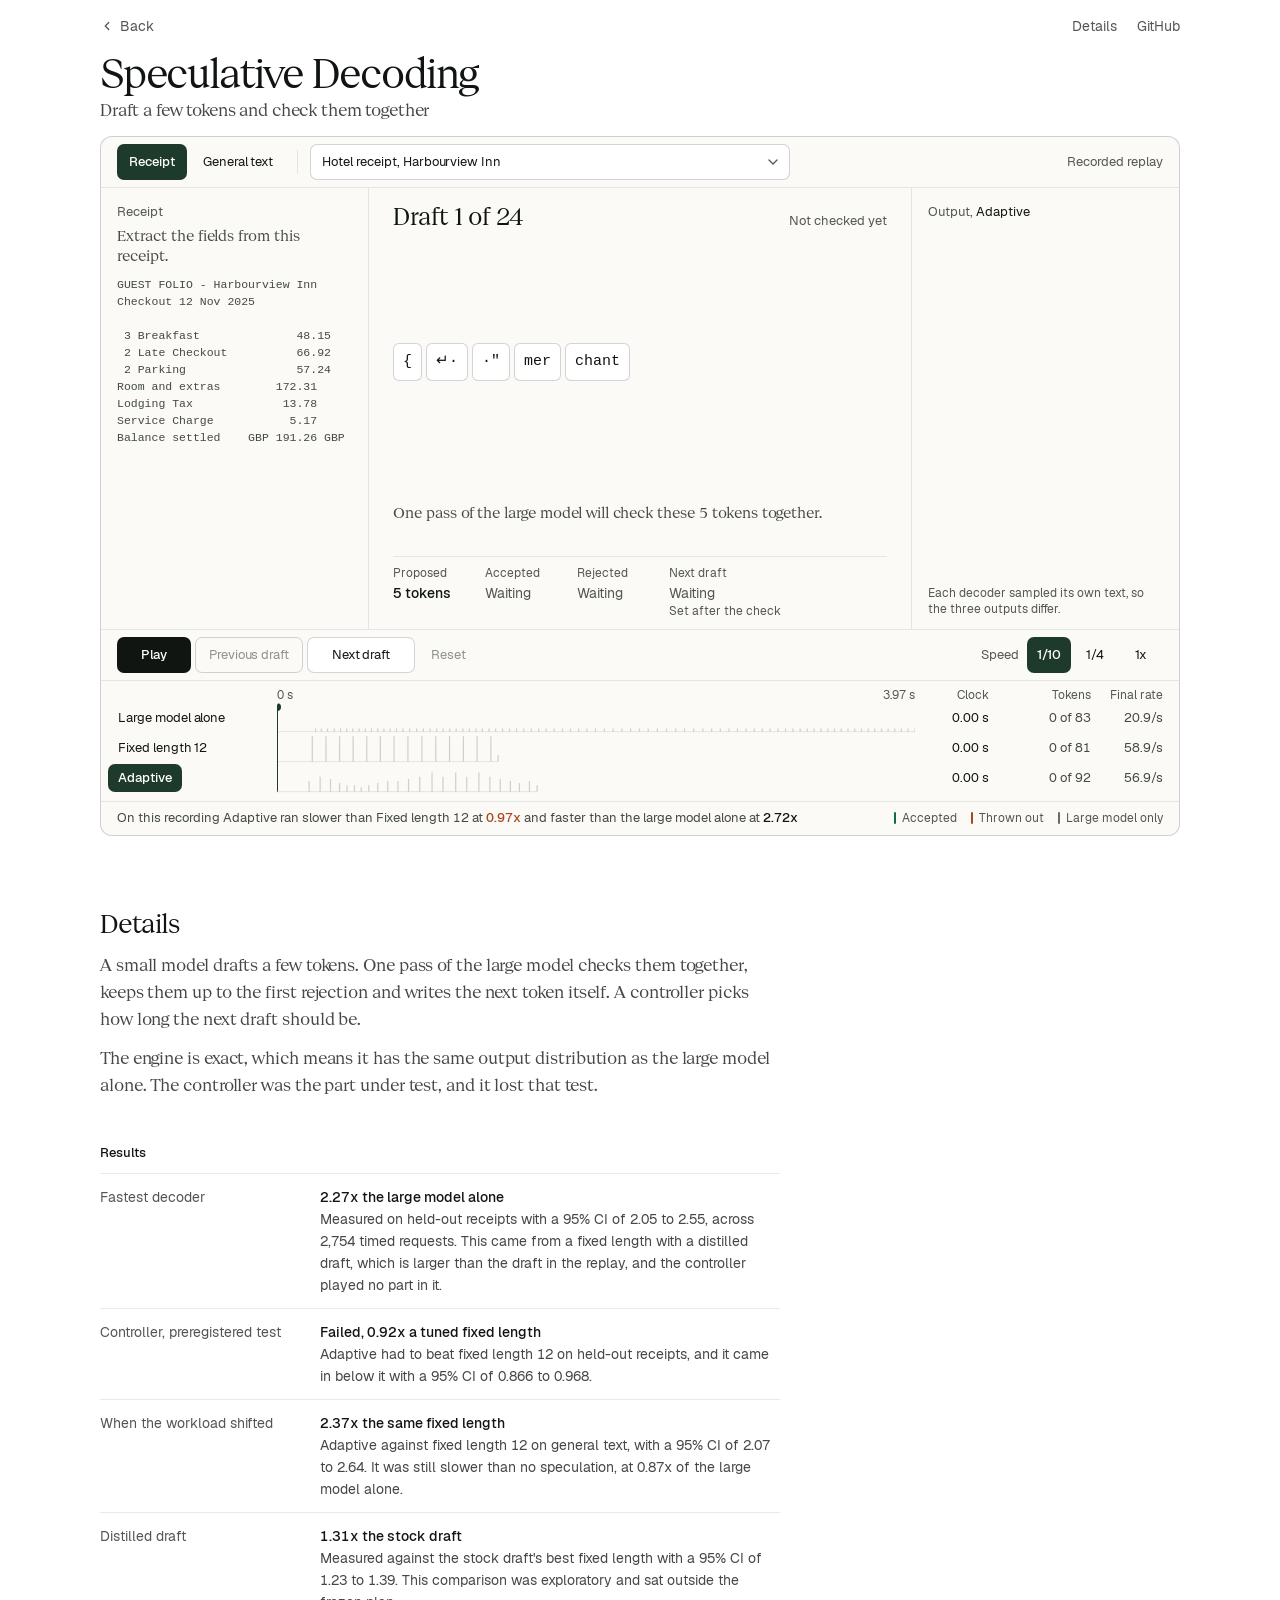
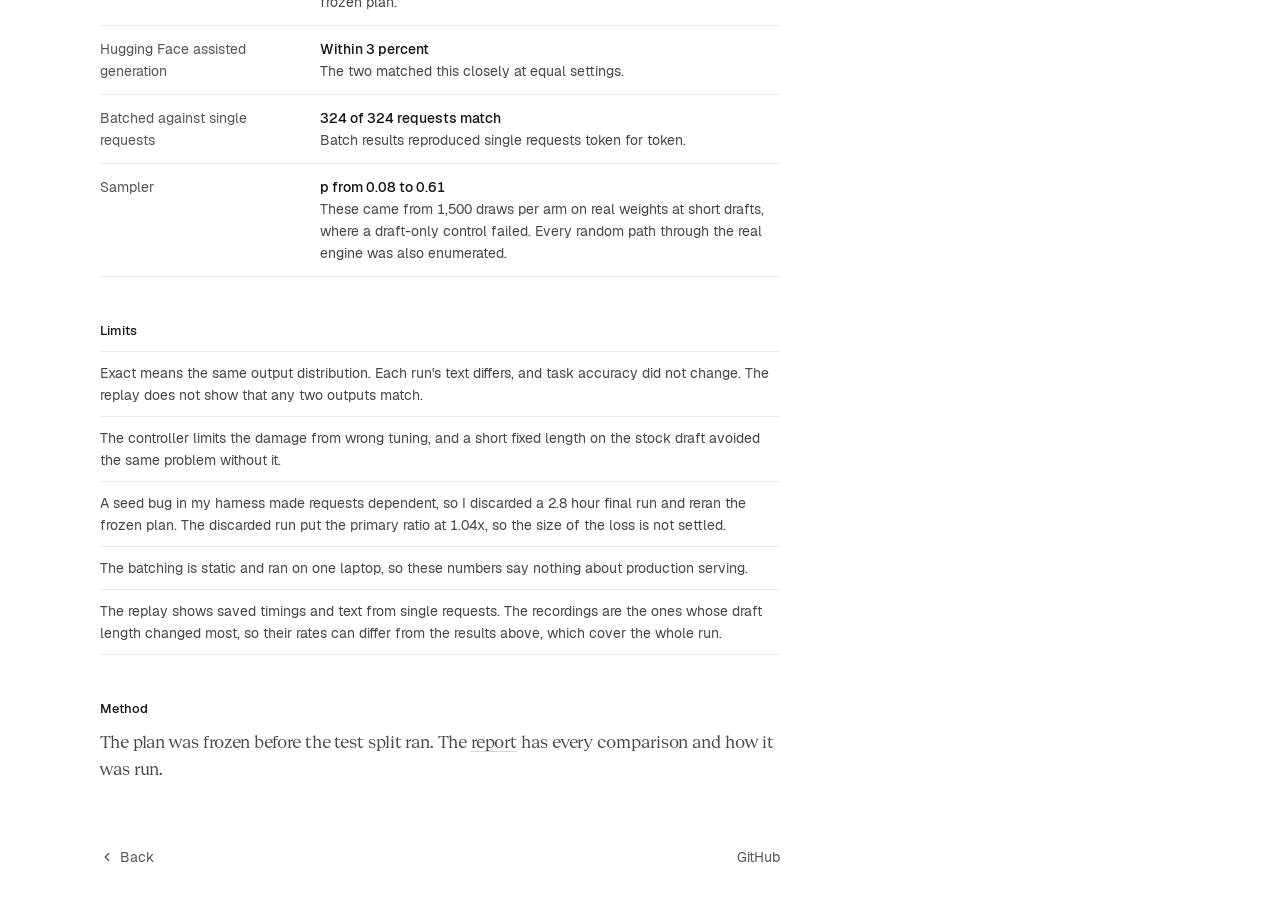
==== commit 0901e799: "build(site): regenerate the replay page" ====
--- a/site/index.html
+++ b/site/index.html
@@ -4,616 +4,1216 @@
 <meta charset="utf-8">
 <meta name="viewport" content="width=device-width, initial-scale=1">
 <title>Speculative Decoding</title>
-<meta name="description" content="Faster local inference with the same output law, replayed from a recorded run.">
+<meta name="description" content="Draft a few tokens and check them together">
 <style>
+/* Shared by the project pages. Each page adds its own stage on top of this. */
+
 @font-face {
-  font-family: "Geist Serif";
-  src: url([data-uri]) format("woff2");
+  font-family: 'Geist Serif';
+  src: url([data-uri]) format('woff2');
+  font-weight: 400;
   font-display: swap;
 }
-/* Tokens from qendrimbeka.com, which took them from kobamoney.com. */
+@font-face {
+  font-family: 'Geist';
+  src: url([data-uri]) format('woff2');
+  font-weight: 400;
+  font-display: swap;
+}
+@font-face {
+  font-family: 'Geist';
+  src: url([data-uri]) format('woff2');
+  font-weight: 500;
+  font-display: swap;
+}
+
 :root {
   color-scheme: light;
   --paper: #ffffff;
-  --card: #ffffff;
+  --surface: #fbfaf7;
   --ink: #111511;
   --body: #444944;
-  --muted: #5a5e5a;
-  --quiet: #8d918e;
+  --muted: #535753;
+  --faint: #8d918e;
   --forest: #1d3a2a;
+  --forest-hover: #2b4f3b;
+  --forest-pressed: #142a1e;
   --line: #11151117;
   --line-strong: #1115112e;
-  --tile: #6040200e;
-  --accepted: #157a5a;
-  --accepted-wash: #157a5a1a;
-  --rejected: #c4623a;
-  --radius-card: 18px;
-  --radius-tile: 28px;
-}
-* { box-sizing: border-box; }
+  --wash: #1115110a;
+  --wash-strong: #11151117;
+  --serif: 'Geist Serif', 'Times New Roman', Times, serif;
+  --sans: 'Geist', ui-sans-serif, system-ui, -apple-system, 'Segoe UI', sans-serif;
+  --stage-width: 1080px;
+  --reading-width: 680px;
+  --gutter: 24px;
+  --radius-outer: 12px;
+  --radius-control: 7px;
+  --control-height: 36px;
+  --float-shadow: 0 1px 2px #11151112, 0 6px 16px #1115110d;
+}
+@media (max-width: 767px) {
+  :root { --gutter: 16px; }
+}
+@media (pointer: coarse) {
+  :root { --control-height: 44px; }
+}
+
+*, *::before, *::after { box-sizing: border-box; }
 html { background: var(--paper); -webkit-text-size-adjust: 100%; }
 body {
   margin: 0;
   background: var(--paper);
   color: var(--ink);
-  font: 16px/24px "Geist Serif", Georgia, serif;
+  font: 400 15px/24px var(--sans);
   font-synthesis: none;
+  font-variant-numeric: tabular-nums;
   -webkit-font-smoothing: antialiased;
-  overflow-x: hidden;
 }
 ::selection { background: #1d3a2a26; }
-:focus-visible { outline: 2px solid var(--forest); outline-offset: 3px; border-radius: 6px; }
-a { color: inherit; text-decoration: underline; text-decoration-color: var(--line-strong);
-  text-underline-offset: 4px; }
-a:hover { text-decoration-color: currentColor; }
-
-/* The signature: the recording's own acceptance trace, drawn as hairline ridges. */
-.ridge {
-  display: block;
-  width: 100vw;
-  height: 170px;
-  margin: 28px 0 0 calc(50% - 50vw);
-  pointer-events: none;
-}
-.ridge path {
-  fill: none;
-  stroke: var(--forest);
-  stroke-width: 1;
-  vector-effect: non-scaling-stroke;
-  stroke-dasharray: 1;
-  stroke-dashoffset: 1;
-  animation: draw 2.6s cubic-bezier(.45, 0, .2, 1) forwards;
-}
-@keyframes draw { to { stroke-dashoffset: 0; } }
-
-.page { position: relative; max-width: 860px; margin: 0 auto; padding: 0 24px 96px; }
-.hero { padding: 104px 0 0; max-width: 620px; }
-.eyebrow { font-size: 13px; color: var(--muted); margin: 0 0 18px; }
-h1 {
-  margin: 0;
-  font-size: clamp(2.25rem, 1.7rem + 3vw, 3.5rem);
-  line-height: 1.04;
-  letter-spacing: -0.032em;
-}
-.lede { margin: 18px 0 0; font-size: clamp(1.0625rem, 1rem + .3vw, 1.1875rem); line-height: 1.5;
-  color: var(--body); max-width: 34rem; }
-.recorded { margin: 14px 0 0; font-size: 13px; color: var(--muted); max-width: 36rem; }
-
-.stats { display: grid; grid-template-columns: repeat(4, minmax(0, 1fr)); gap: 10px; margin: 28px 0 0; }
-.stat { background: #f7f6f3; border-radius: var(--radius-card); padding: 14px 16px; }
-.stat b { display: block; font-size: 1.5rem; line-height: 1;
-  letter-spacing: -0.028em; font-variant-numeric: tabular-nums; }
-.stat span { display: block; margin-top: 7px; font-size: 13px; line-height: 18px; color: var(--muted); }
-
-section { margin-top: 88px; }
-h2 { margin: 0 0 6px; font-size: 1.5rem; line-height: 1.15;
-  letter-spacing: -0.028em; }
-.note { margin: 0; font-size: 15px; line-height: 1.6; color: var(--body); max-width: 36rem; }
-
-.controls { display: flex; flex-wrap: wrap; gap: 10px; align-items: center; margin: 24px 0 18px; }
-.pill {
-  display: inline-flex; align-items: center; justify-content: center;
-  height: 44px; padding: 0 20px; border-radius: 999px;
-  font: inherit; font-size: 15px; letter-spacing: -0.012em;
-  border: 1px solid #ffffff26; background: #121412; color: #fff; cursor: pointer;
-  box-shadow: 0 1px 2px #0000002e; transition: background .15s;
-  min-width: 92px;
-}
-.pill:hover { background: #2a2d2a; }
-.field {
-  appearance: none; -webkit-appearance: none;
-  height: 44px; padding: 0 38px 0 16px; border-radius: 999px;
-  font: inherit; font-size: 15px; color: var(--ink);
-  border: 1px solid var(--line-strong); max-width: 100%; cursor: pointer;
-  background: var(--card) url("data:image/svg+xml,%3Csvg xmlns='http://www.w3.org/2000/svg' width='10' height='6'%3E%3Cpath d='M1 1l4 4 4-4' fill='none' stroke='%235a5e5a'/%3E%3C/svg%3E") no-repeat right 16px center;
-}
-#trace { flex: 1 1 240px; min-width: 0; }
-.scrub-row { display: flex; align-items: center; gap: 14px; margin-bottom: 22px; }
-.clock { flex: none; font-size: 13px; color: var(--muted); font-variant-numeric: tabular-nums; }
-input[type=range] {
-  appearance: none; -webkit-appearance: none; flex: 1 1 auto; min-width: 0; height: 24px;
-  background: transparent; cursor: pointer; margin: 0;
-}
-input[type=range]::-webkit-slider-runnable-track { height: 1px; background: var(--line-strong); }
-input[type=range]::-moz-range-track { height: 1px; background: var(--line-strong); }
-input[type=range]::-webkit-slider-thumb {
-  -webkit-appearance: none; width: 11px; height: 11px; margin-top: -5px;
-  border-radius: 50%; background: var(--forest); border: 0;
-}
-input[type=range]::-moz-range-thumb { width: 11px; height: 11px; border-radius: 50%;
-  background: var(--forest); border: 0; }
-
-.columns { display: grid; grid-template-columns: repeat(3, minmax(0, 1fr)); gap: 10px; }
-.arm { background: var(--card); border: 1px solid var(--line); border-radius: var(--radius-card);
-  padding: 16px; min-width: 0; }
-.arm h3 { margin: 0; font-size: 15px; letter-spacing: -0.012em; }
-.arm .rate { display: block; margin-top: 8px; font-size: 1.5rem; line-height: 1;
-  letter-spacing: -0.028em; font-variant-numeric: tabular-nums; }
-.arm .count { display: block; margin-top: 6px; font-size: 13px; color: var(--muted);
-  font-variant-numeric: tabular-nums; }
-.bar { height: 1px; background: var(--line-strong); margin: 12px 0; position: relative; }
-.bar i { position: absolute; left: 0; top: -.5px; height: 2px; background: var(--forest);
-  border-radius: 2px; width: 0; }
-.output {
-  font: 12.5px/1.6 ui-monospace, SFMono-Regular, Menlo, monospace;
-  color: var(--body);
-  white-space: pre-wrap;
-  overflow-wrap: anywhere;
-  height: 244px;
-  overflow-y: auto;
-  scrollbar-width: thin;
-}
-.output .draft { background: var(--accepted-wash); color: var(--ink); border-radius: 2px; }
-.output .corrected { color: var(--ink); box-shadow: inset 0 -1.5px 0 var(--rejected); }
-.key { display: flex; flex-wrap: wrap; gap: 6px 22px; margin: 14px 0 0; padding: 0; list-style: none;
-  font-size: 13px; color: var(--muted); }
-.key i { display: inline-block; width: 18px; height: 11px; margin-right: 7px; vertical-align: -1px;
-  border-radius: 2px; }
-.key .k-draft { background: #157a5a33; }
-.key .k-target { box-shadow: inset 0 0 0 1px var(--line-strong); }
-.key .k-corrected { box-shadow: inset 0 -1.5px 0 var(--rejected); border-radius: 0; }
-details.prompt { margin-top: 12px; font-size: 13px; color: var(--muted); }
-details.prompt summary { cursor: pointer; width: max-content; }
-details.prompt pre { font: 12px/1.6 ui-monospace, SFMono-Regular, Menlo, monospace; white-space: pre-wrap;
-  overflow-wrap: anywhere; margin: 10px 0 0; padding: 14px 16px; background: #f7f6f3;
-  border-radius: var(--radius-card); color: var(--body); max-height: 240px; overflow-y: auto; }
-
-.lane { margin-top: 26px; }
-.lane-head { display: flex; justify-content: space-between; gap: 12px; align-items: baseline;
-  font-size: 13px; color: var(--muted); }
-.lane-head b { color: var(--ink); }
-.lane svg { display: block; width: 100%; height: 72px; margin-top: 6px; overflow: visible; }
-.lane line { vector-effect: non-scaling-stroke; }
-.stem-kept { stroke: var(--accepted); stroke-width: 1.5; }
-.stem-lost { stroke: var(--rejected); stroke-width: 1.5; }
-.stem-none { stroke: var(--quiet); stroke-width: 1; }
-.selected .stem-kept, .selected .stem-lost, .selected .stem-none { stroke: var(--ink); stroke-width: 2.5; }
-.baseline { stroke: var(--line-strong); stroke-width: 1; }
-.playhead { stroke: var(--forest); stroke-width: 1; }
-.hit { fill: transparent; cursor: pointer; }
-
-.why { display: grid; grid-template-columns: minmax(0, 5fr) minmax(0, 6fr); gap: 32px;
-  margin-top: 26px; padding: 24px; background: var(--card); border: 1px solid var(--line);
-  border-radius: var(--radius-tile); }
-.why h3 { margin: 0 0 8px; font-size: 1.1875rem; letter-spacing: -0.012em; line-height: 1.3; }
-.why p { margin: 0 0 10px; font-size: 15px; line-height: 1.6; color: var(--body); }
-.why svg { display: block; width: 100%; height: auto; overflow: visible; }
-.why svg text { font-size: 12px; fill: var(--muted); }
-.why svg .value { fill: var(--ink); }
-.curve { fill: none; stroke: var(--forest); stroke-width: 1.5; }
-.grid-line { stroke: var(--line); stroke-width: 1; }
-.chosen-dot { fill: var(--accepted); stroke: var(--card); stroke-width: 2; }
-details.numbers { grid-column: 1 / -1; font-size: 13px; color: var(--muted); }
-details.numbers summary { cursor: pointer; width: max-content; }
-.table-wrap { overflow-x: auto; margin-top: 10px; }
-table { border-collapse: collapse; width: 100%; font-size: 13px; font-variant-numeric: tabular-nums; }
-th, td { text-align: right; padding: 7px 14px 7px 0; border-bottom: 1px solid var(--line); }
-th { color: var(--muted); }
-td { color: var(--body); }
-tr.picked td { color: var(--ink); background: #f7f6f3; }
-
-.claims { margin: 22px 0 0; padding: 0; list-style: none; border-top: 1px solid var(--line); }
-.claims li { display: grid; grid-template-columns: 170px minmax(0, 1fr); gap: 16px; padding: 16px 0;
-  border-bottom: 1px solid var(--line); }
-.claims b { font-size: 15px; letter-spacing: -0.012em; }
-.claims span { font-size: 15px; line-height: 1.6; color: var(--body); }
-footer { margin-top: 72px; font-size: 13px; line-height: 20px; color: var(--muted); max-width: 40rem; }
-footer p { margin: 0 0 6px; }
-
-@media (max-width: 760px) {
-  .ridge { height: 120px; }
-  h1 br { display: none; }
-  .hero { padding-top: 64px; }
-  .stats { grid-template-columns: repeat(2, minmax(0, 1fr)); }
-  .columns { grid-template-columns: minmax(0, 1fr); }
-  .output { height: 150px; }
-  .why { grid-template-columns: minmax(0, 1fr); padding: 18px; gap: 18px; border-radius: var(--radius-card); }
-  .claims li { grid-template-columns: minmax(0, 1fr); gap: 2px; }
-}
+[hidden] { display: none !important; }
+.sr-only {
+  position: absolute; width: 1px; height: 1px; margin: -1px; padding: 0;
+  overflow: hidden; clip-path: inset(50%); white-space: nowrap; border: 0;
+}
+
+/* Page frame */
+.shell { width: 100%; max-width: calc(var(--stage-width) + var(--gutter) * 2); margin: 0 auto; padding: 0 var(--gutter); }
+.topbar { display: flex; align-items: center; justify-content: space-between; height: 52px; }
+.topbar nav { display: flex; align-items: center; gap: 4px; margin-right: -8px; }
+.title { display: grid; grid-template-columns: minmax(0, 1fr) auto; align-items: start; column-gap: 16px; margin-bottom: 16px; }
+.title h1 { margin: 0; font: 400 40px/44px var(--serif); letter-spacing: -0.03em; }
+.title p { grid-column: 1 / -1; margin: 2px 0 0; font: 400 17px/24px var(--serif); color: var(--body); letter-spacing: -0.008em; }
+
+/* Links */
+.quiet {
+  display: inline-flex; align-items: center; gap: 6px; min-height: 36px; padding: 0 8px;
+  border-radius: var(--radius-control); color: var(--muted); font-size: 14px; line-height: 20px;
+  text-decoration: none; transition: color .12s;
+}
+.quiet:active { color: var(--ink); }
+.back { margin-left: -8px; }
+.back svg { flex: none; }
+.prose a { color: inherit; text-decoration: underline; text-decoration-color: var(--line-strong); text-underline-offset: 3px; }
+.prose a:active { text-decoration-color: currentColor; }
+@media (hover: hover) {
+  .quiet:hover { color: var(--ink); }
+  .prose a:hover { text-decoration-color: currentColor; }
+}
+
+/* One focus ring for everything */
+:focus { outline: none; }
+:focus-visible { outline: 2px solid var(--forest); outline-offset: 2px; }
+
+/* Controls. Every state is written out, so that no two can combine by accident. */
+.control {
+  appearance: none; display: inline-flex; align-items: center; justify-content: center;
+  min-height: var(--control-height); padding: 0 11px; margin: 0;
+  border: 1px solid transparent; border-radius: var(--radius-control);
+  background: transparent; color: var(--ink);
+  font: 400 13px/16px var(--sans); letter-spacing: -0.003em; white-space: nowrap; text-decoration: none;
+  cursor: pointer; user-select: none; -webkit-user-select: none;
+  -webkit-tap-highlight-color: transparent; touch-action: manipulation;
+  transition: background-color .12s, color .12s, border-color .12s;
+}
+.control:active { background: var(--wash-strong); }
+@media (hover: hover) {
+  .control:hover { background: var(--wash); }
+  .control:active { background: var(--wash-strong); }
+}
+
+.control[aria-pressed='true'] { background: var(--forest); color: #fff; font-weight: 500; }
+.control[aria-pressed='true']:active { background: var(--forest-pressed); }
+@media (hover: hover) {
+  .control[aria-pressed='true']:hover { background: var(--forest-hover); color: #fff; }
+  .control[aria-pressed='true']:active { background: var(--forest-pressed); color: #fff; }
+}
+
+.control.outline { border-color: var(--line-strong); background: var(--paper); }
+.control.outline:active { background: var(--wash-strong); }
+@media (hover: hover) {
+  .control.outline:hover { background: var(--surface); border-color: #11151147; }
+  .control.outline:active { background: var(--wash-strong); }
+}
+
+.control.primary { background: var(--ink); color: #fff; font-weight: 500; padding: 0 14px; }
+.control.primary:active { background: #000; }
+@media (hover: hover) {
+  .control.primary:hover { background: #2a2d2a; color: #fff; }
+  .control.primary:active { background: #000; color: #fff; }
+}
+
+/* Disabled stays focusable, so that a key press never drops focus. */
+.control[aria-disabled='true'],
+.control[aria-disabled='true']:active { background: transparent; color: var(--faint); cursor: default; }
+@media (hover: hover) {
+  .control[aria-disabled='true']:hover,
+  .control[aria-disabled='true']:active { background: transparent; color: var(--faint); }
+}
+.control.primary[aria-busy='true'],
+.control.primary[aria-busy='true']:active { background: #2a2d2a; color: #ffffffd9; cursor: progress; }
+@media (hover: hover) {
+  .control.primary[aria-busy='true']:hover,
+  .control.primary[aria-busy='true']:active { background: #2a2d2a; color: #ffffffd9; }
+}
+
+/* The demo has one boundary. Anything inside it uses hairlines. */
+.stage {
+  position: relative; overflow: hidden; isolation: isolate;
+  width: 100%; height: var(--stage-height, 620px);
+  border: 1px solid var(--line-strong); border-radius: var(--radius-outer);
+  background: var(--surface); container-type: inline-size;
+}
+.float {
+  background: var(--paper); border: 1px solid var(--line-strong);
+  border-radius: 10px; box-shadow: var(--float-shadow);
+}
+.divider { flex: none; align-self: stretch; width: 1px; margin: 6px 3px; background: var(--line); }
+
+/* The reading column under the stage */
+.reading { max-width: var(--reading-width); margin: 72px 0 0; scroll-margin-top: 32px; }
+.reading h2 { margin: 0 0 12px; font: 400 26px/32px var(--serif); letter-spacing: -0.02em; }
+.reading h3 { margin: 44px 0 10px; font: 500 13px/20px var(--sans); color: var(--ink); }
+.prose { margin: 0 0 12px; font: 400 17px/27px var(--serif); color: var(--body); letter-spacing: -0.005em; }
+.results { margin: 0; border-top: 1px solid var(--line); }
+.results > div {
+  display: grid; grid-template-columns: minmax(0, 200px) minmax(0, 1fr); column-gap: 20px;
+  padding: 12px 0; border-bottom: 1px solid var(--line);
+}
+.results dt { font-size: 14px; line-height: 22px; color: var(--muted); }
+.results dd { margin: 0; font-size: 14px; line-height: 22px; color: var(--body); }
+.results b { display: block; font-weight: 500; color: var(--ink); }
+.limits { margin: 0; padding: 0; list-style: none; border-top: 1px solid var(--line); }
+.limits li { padding: 10px 0; border-bottom: 1px solid var(--line); font-size: 14px; line-height: 22px; color: var(--body); }
+.page-end {
+  display: flex; flex-wrap: wrap; align-items: center; justify-content: space-between; gap: 8px;
+  max-width: var(--reading-width); margin: 56px 0 0; padding: 0 0 40px;
+}
+.page-end .quiet:last-child { margin-right: -8px; }
+@media (max-width: 559px) {
+  .results > div { grid-template-columns: minmax(0, 1fr); row-gap: 2px; }
+}
+
 @media (prefers-reduced-motion: reduce) {
-  .ridge path { animation: none; stroke-dashoffset: 0; }
+  *, *::before, *::after { transition: none !important; animation: none !important; scroll-behavior: auto !important; }
+}
+
+</style>
+<style>
+:root {
+  --stage-height: clamp(548px, calc(100svh - 164px), 700px);
+  --kept: #0f6b4f;
+  --kept-wash: #157a5a14;
+  --kept-line: #157a5a59;
+  --lost: #a8481f;
+  --lost-wash: #c4623a14;
+  --lost-line: #c4623a73;
+  --mono: ui-monospace, SFMono-Regular, Menlo, Consolas, monospace;
+  --pad: 16px;
+  --side: 268px;
+  --lane: 30px;
+  --name-column: 148px;
+  --read-column: 236px;
+}
+@media (pointer: coarse) { :root { --lane: 46px; } }
+
+.title { grid-template-columns: minmax(0, 1fr); margin-bottom: 14px; }
+
+.stage { display: grid; grid-template-columns: minmax(0, 1fr) auto; grid-template-rows: auto minmax(0, 1fr) auto auto auto; }
+.bar, .work, .lanes, .compare { grid-column: 1 / -1; }
+
+/* What is being replayed */
+.bar {
+  display: flex; align-items: center; gap: 4px; min-width: 0;
+  padding: 7px var(--pad); border-bottom: 1px solid var(--line);
+}
+.switch { display: flex; flex: none; gap: 4px; }
+.bar .divider { margin: 6px 8px; }
+.picker {
+  appearance: none; -webkit-appearance: none; flex: 0 1 480px; min-width: 0; margin: 0;
+  min-height: var(--control-height); padding: 0 30px 0 11px;
+  border: 1px solid var(--line-strong); border-radius: var(--radius-control);
+  background: var(--paper) url("data:image/svg+xml,%3Csvg xmlns='http://www.w3.org/2000/svg' width='10' height='6'%3E%3Cpath d='M1 1l4 4 4-4' fill='none' stroke='%23535753' stroke-width='1.3' stroke-linecap='round' stroke-linejoin='round'/%3E%3C/svg%3E") no-repeat right 11px center;
+  color: var(--ink); font: 400 13px/16px var(--sans); letter-spacing: -0.003em;
+  text-overflow: ellipsis; cursor: pointer; transition: background-color .12s, border-color .12s;
+  -webkit-tap-highlight-color: transparent;
+}
+.picker:active { background-color: var(--wash-strong); }
+@media (hover: hover) {
+  .picker:hover { background-color: var(--surface); border-color: #11151147; }
+  .picker:active { background-color: var(--wash-strong); }
+}
+.mode { flex: none; margin-left: auto; padding-left: 16px; font-size: 13px; line-height: 20px; color: var(--muted); }
+
+/* The text going in, the draft being checked, the text coming out */
+.work { display: grid; grid-template-columns: var(--side) minmax(0, 1fr) var(--side); min-height: 0; }
+.side { display: flex; flex-direction: column; min-width: 0; min-height: 0; padding: 14px var(--pad) 12px; }
+.input { border-right: 1px solid var(--line); }
+.output { border-left: 1px solid var(--line); }
+.side h2 { flex: none; margin: 0 0 8px; font: 400 13px/20px var(--sans); color: var(--muted); }
+.side h2 span { color: var(--ink); }
+.task { flex: none; margin: -4px 0 10px; font: 400 15px/20px var(--serif); color: var(--body); }
+.text {
+  flex: 1 1 auto; min-height: 0; margin: 0; overflow: auto; scrollbar-width: thin;
+  font: 400 11.5px/17px var(--mono); color: var(--body);
+}
+.input .text { white-space: pre; }
+.input[data-kind='prompt'] .text { white-space: pre-wrap; font: 400 17px/24px var(--serif); letter-spacing: -0.005em; }
+.output .text { white-space: pre-wrap; overflow-wrap: anywhere; color: var(--ink); }
+.output .text:focus-visible { outline-offset: 1px; border-radius: 3px; }
+.output .draft { background: var(--kept-wash); box-shadow: inset 0 -1px 0 var(--kept-line); }
+.output .corrected { box-shadow: inset 0 -1.5px 0 var(--lost); }
+.side .caption { flex: none; margin: 8px 0 0; font-size: 12px; line-height: 16px; color: var(--muted); }
+
+.draft-block { display: flex; flex-direction: column; min-width: 0; min-height: 0; padding: 14px 24px 0; }
+.draft-head { display: flex; flex: none; align-items: baseline; justify-content: space-between; gap: 16px; }
+.draft-head h2 { margin: 0; font: 400 24px/30px var(--serif); letter-spacing: -0.02em; white-space: nowrap; }
+.draft-head p { margin: 0; font-size: 13px; line-height: 20px; color: var(--muted); text-align: right; }
+
+.tokens {
+  display: flex; flex-wrap: wrap; gap: 25px 4px; width: 100%; margin: 0; padding: 0; list-style: none;
+}
+.token-room { display: flex; flex: 1 1 auto; align-items: center; min-height: 118px; padding: 12px 0 22px; }
+.token {
+  position: relative; display: block; height: 38px; padding: 0 9px;
+  border: 1px solid var(--line-strong); border-radius: 6px; background: var(--paper);
+  font: 400 15px/36px var(--mono); color: var(--ink); white-space: pre;
+  transition: background-color .12s, border-color .12s, color .12s;
+}
+.token[data-state='kept'] { border-color: var(--kept-line); background: var(--kept-wash); color: var(--kept); }
+.token[data-state='rejected'] { border-color: var(--lost); background: var(--lost-wash); color: var(--lost); text-decoration: line-through; }
+.token[data-state='unused'] { border-style: dashed; background: transparent; color: var(--muted); text-decoration: line-through; }
+.token[data-state='written'] { border-color: var(--forest); background: var(--forest); color: #fff; }
+.written {
+  position: absolute; top: 100%; left: -1px; margin-top: 3px; padding: 0 5px; border-radius: 4px;
+  background: var(--forest); color: #fff; font: 400 12px/18px var(--mono); text-decoration: none;
+}
+.token.flip .written { right: -1px; left: auto; }
+
+.note { flex: none; margin: 0 0 10px; min-height: 44px; font: 400 15px/22px var(--serif); color: var(--body); letter-spacing: -0.003em; }
+
+.ledger {
+  display: grid; flex: none; grid-template-columns: repeat(3, minmax(0, 0.72fr)) minmax(0, 1.7fr);
+  margin: 0; padding: 8px 0 10px; border-top: 1px solid var(--line);
+}
+.ledger div { min-width: 0; padding-right: 12px; }
+.ledger dt { font-size: 12px; line-height: 16px; color: var(--muted); }
+.ledger dd { margin: 2px 0 0; font-size: 14px; line-height: 20px; font-weight: 500; color: var(--ink); white-space: nowrap; }
+.ledger dd.waiting { font-weight: 400; color: var(--muted); }
+.ledger dd.lost { color: var(--lost); }
+.ledger dd.kept { color: var(--kept); }
+.ledger small { display: block; font-size: 12px; line-height: 16px; font-weight: 400; color: var(--muted); white-space: normal; }
+
+/* Moving through the recording */
+.transport {
+  display: flex; align-items: center; gap: 4px; min-width: 0;
+  padding: 7px var(--pad); border-top: 1px solid var(--line);
+}
+.transport .primary { display: inline-grid; justify-items: center; min-width: 74px; }
+.transport .primary span { grid-area: 1 / 1; }
+.transport .primary span:not(.on) { visibility: hidden; }
+.step { min-width: 108px; }
+.step .brief { display: none; }
+.speed { display: flex; align-items: center; gap: 2px; padding: 7px var(--pad) 7px 0; border-top: 1px solid var(--line); }
+.speed > span { margin-right: 6px; font-size: 13px; color: var(--muted); }
+.speed .control { min-width: 44px; padding: 0 8px; }
+
+.lanes {
+  display: grid; grid-template-columns: var(--name-column) minmax(0, 1fr) var(--read-column);
+  grid-template-rows: 22px repeat(3, var(--lane)); column-gap: 12px;
+  padding: 0 var(--pad) 8px; border-top: 1px solid var(--line);
+}
+.lane-row { display: contents; }
+.lane-name {
+  grid-column: 1; justify-content: flex-start; align-self: center;
+  justify-self: start; min-height: min(calc(var(--lane) - 2px), var(--control-height));
+  padding: 0 9px; margin-left: -9px;
+}
+.axis {
+  grid-column: 2; grid-row: 1; display: flex; align-items: flex-end; justify-content: space-between;
+  font-size: 12px; line-height: 16px; color: var(--muted);
+}
+.read, .read-head {
+  grid-column: 3; display: grid; grid-template-columns: 62px 1fr 72px; align-items: center;
+  font-size: 13px; line-height: 16px; text-align: right;
+}
+.read-head { grid-row: 1; align-items: end; font-size: 12px; color: var(--muted); }
+.read { color: var(--body); }
+.read b { font-weight: 400; color: var(--ink); }
+.read.done b { font-weight: 500; }
+
+#scrub {
+  position: relative; grid-column: 2; grid-row: 2 / 5; min-width: 0; overflow: hidden;
+  border-radius: 3px; cursor: ew-resize; touch-action: pan-y;
+  -webkit-tap-highlight-color: transparent; user-select: none; -webkit-user-select: none;
+}
+#scrub svg { display: block; width: 100%; height: 100%; }
+#scrub path, #scrub line { fill: none; vector-effect: non-scaling-stroke; }
+.ground { stroke: var(--line); stroke-width: 1; }
+.ahead { stroke: var(--line-strong); stroke-width: 1.25; }
+.stem-kept { stroke: var(--kept); stroke-width: 1.25; }
+.stem-lost { stroke: var(--lost); stroke-width: 1.25; opacity: .78; }
+.stem-plain { stroke: var(--ink); stroke-width: 1.25; opacity: .62; }
+.finish { stroke: var(--ink); stroke-width: 1.5; }
+.playhead { position: absolute; inset: 0; pointer-events: none; will-change: transform; }
+.playhead i { position: absolute; top: 0; bottom: 0; left: -0.5px; width: 1px; background: var(--forest); }
+.playhead i::before {
+  content: ''; position: absolute; top: 0; left: -3.5px; width: 8px; height: 8px;
+  border-radius: 50%; background: var(--forest); transition: transform .12s;
+}
+#scrub:active .playhead i::before { transform: scale(1.3); background: var(--forest-pressed); }
+#scrub:focus-visible { outline-offset: 1px; }
+@media (hover: hover) {
+  #scrub:hover .playhead i { background: var(--forest-hover); }
+  #scrub:hover .playhead i::before { background: var(--forest-hover); transform: scale(1.3); }
+  #scrub:active .playhead i::before { background: var(--forest-pressed); }
+}
+
+.compare {
+  display: flex; align-items: center; justify-content: space-between; gap: 6px 20px; min-width: 0;
+  padding: 7px var(--pad) 8px; border-top: 1px solid var(--line);
+}
+.compare p { margin: 0; font-size: 13px; line-height: 18px; color: var(--body); }
+.compare b { font-weight: 500; color: var(--ink); }
+.compare b.loss { color: var(--lost); }
+.key { display: flex; flex: none; flex-wrap: wrap; gap: 2px 14px; margin: 0; padding: 0; list-style: none; font-size: 12px; line-height: 16px; color: var(--muted); }
+.key li { display: flex; align-items: center; gap: 6px; }
+.key i { width: 2px; height: 12px; border-radius: 1px; }
+.key .k-kept { background: var(--kept); }
+.key .k-lost { background: var(--lost); }
+.key .k-plain { background: var(--ink); opacity: .62; }
+
+/* Short screens: the lanes give up height before the draft does. */
+@media (min-width: 900px) and (max-height: 760px) {
+  :root { --lane: 26px; }
+  .token-room { min-height: 100px; padding: 8px 0 22px; }
+  .token { height: 34px; font-size: 14px; line-height: 32px; }
+}
+
+@media (max-width: 1080px) {
+  :root { --side: 252px; --name-column: 136px; --read-column: 200px; }
+  .read, .read-head { grid-template-columns: 54px 1fr 64px; }
+  .draft-block { padding-right: 20px; padding-left: 20px; }
+  .text { font-size: 11px; line-height: 16px; }
+  .step { min-width: 0; }
+  .token { height: 34px; font-size: 14px; line-height: 32px; }
+  .tokens { gap: 24px 4px; }
+}
+
+/* Below this the stage stacks: draft and transport first, the text after the lanes. */
+@media (max-width: 899px) {
+  :root { --stage-height: auto; --side: minmax(0, 1fr); }
+  .stage { grid-template-columns: repeat(12, minmax(0, 1fr)); grid-template-rows: none; }
+  .work { display: contents; }
+  .bar, .draft-block, .lanes, .compare { grid-column: 1 / -1; }
+  .transport { grid-column: 1 / 9; }
+  .speed { grid-column: 9 / -1; }
+  .input { grid-column: 1 / 7; }
+  .output { grid-column: 7 / -1; }
+  .bar { order: 1; }
+  .draft-block { order: 2; padding: 14px var(--pad) 0; }
+  .transport { order: 3; }
+  .speed { order: 3; justify-content: flex-end; }
+  .lanes { order: 5; }
+  .compare { order: 6; }
+  .input, .output { order: 7; height: 224px; border-top: 1px solid var(--line); }
+  .output { border-left: 1px solid var(--line); }
+  .input { border-right: 0; }
+}
+@media (max-width: 559px) {
+  :root { --pad: 12px; --name-column: 124px; --read-column: 142px; }
+  .title { margin-bottom: 12px; }
+  .title h1 { font-size: 29px; line-height: 34px; }
+  .title p { font-size: 16px; }
+  .bar { flex-wrap: wrap; row-gap: 6px; }
+  .bar .divider { display: none; }
+  .switch { order: 1; }
+  .mode { order: 2; padding-left: 8px; }
+  .picker { order: 3; flex: 1 1 100%; }
+  .transport { order: 2; grid-column: 1 / -1; }
+  .draft-block { order: 3; }
+  .lanes { order: 4; }
+  .speed { order: 5; grid-column: 1 / -1; padding-left: var(--pad); }
+  .speed > span { margin-right: auto; }
+  .compare { order: 6; }
+  .draft-head h2 { font-size: 21px; line-height: 26px; }
+  .draft-head p { font-size: 12px; }
+  .tokens { gap: 23px 3px; }
+  .token-room { min-height: 0; padding: 8px 0 22px; align-items: flex-start; }
+  .token { height: 30px; padding: 0 6px; font-size: 13px; line-height: 28px; }
+  .note { min-height: 100px; font-size: 14px; line-height: 20px; }
+  .draft-head p { min-height: 36px; line-height: 18px; }
+  .ledger { grid-template-columns: repeat(3, minmax(0, 1fr)); row-gap: 6px; }
+  .ledger div:last-child { grid-column: 1 / -1; display: grid; grid-template-columns: auto 1fr; align-items: baseline; column-gap: 8px; padding: 0; }
+  .ledger div:last-child dd { display: contents; }
+  .ledger small { grid-column: 1 / -1; white-space: nowrap; }
+  .transport .primary { flex: 1 1 74px; }
+  .step .full { display: none; }
+  .step .brief { display: inline; }
+  .step, .transport .reset { flex: 1 1 auto; }
+  .read, .read-head { grid-template-columns: 46px 1fr 48px; font-size: 12px; }
+  .lanes { column-gap: 8px; grid-template-columns: var(--name-column) var(--read-column); grid-template-rows: 22px repeat(3, var(--lane)) 16px 84px; padding-bottom: 10px; }
+  .lanes .read, .lanes .read-head { grid-column: 2; }
+  .axis { grid-column: 1 / -1; grid-row: 5; }
+  #scrub { grid-column: 1 / -1; grid-row: 6; }
+  .compare { flex-direction: column; align-items: flex-start; }
+  .stage { grid-template-columns: minmax(0, 1fr); }
+  .input, .output { grid-column: 1 / -1; height: 208px; }
+  .mode .wide, .read-head .wide { display: none; }
+  .output { border-left: 0; }
 }
 </style>
 </head>
 <body>
-<div class="page">
-  <header class="hero">
-    <p class="eyebrow">Speculative decoding on one laptop</p>
-    <h1>A small model drafts.<br>The large model checks.</h1>
-    <p class="lede">The output has the same probabilities as the large model alone, and it arrives
-    faster when the draft is good. A controller picks how far to draft before each check.</p>
-    <p class="recorded" id="provenance"></p>
+<div class="shell">
+  <header class="topbar">
+    <a class="quiet back" href="https://www.qendrimbeka.com/">
+      <svg width="14" height="14" viewBox="0 0 16 16" fill="none" aria-hidden="true"><path d="M10 4L6 8L10 12" stroke="currentColor" stroke-width="1.5" stroke-linecap="round" stroke-linejoin="round"/></svg>
+      Back
+    </a>
+    <nav aria-label="More about Speculative Decoding">
+      <a class="quiet" href="#details">Details</a>
+      <a class="quiet" href="https://github.com/qbeka/speculative-decoding">GitHub</a>
+    </nav>
   </header>
 
-  <svg class="ridge" id="ridge" viewBox="0 0 1000 170" preserveAspectRatio="none" aria-hidden="true"></svg>
-
-  <dl class="stats" id="stats"></dl>
-
   <main>
-    <section aria-labelledby="replay-title">
-      <h2 id="replay-title">One prompt, three decoders</h2>
-      <p class="note">This plays back real timestamps from the recorded run. Nothing runs in your
-      browser. Rejected drafts never reach the output. Both speculative decoders here use the 8-layer distilled draft.</p>
-
-      <div class="controls">
-        <button class="pill" id="play" type="button">Play</button>
-        <select class="field" id="trace" aria-label="Recorded prompt"></select>
-        <select class="field" id="speed" aria-label="Playback speed">
-          <option value="0.25">Quarter speed</option>
-          <option value="1" selected>Real time</option>
-        </select>
+    <header class="title">
+      <h1>Speculative Decoding</h1>
+      <p>Draft a few tokens and check them together</p>
+    </header>
+
+    <section class="stage" id="stage" aria-label="Recorded replay of three decoders">
+      <noscript><p class="prose">The replay needs JavaScript. The details below still work.</p></noscript>
+      <div class="bar">
+        <div class="switch" role="group" aria-label="Kind of text" id="cases"></div>
+        <span class="divider" aria-hidden="true"></span>
+        <select class="picker" id="prompt" aria-label="Recorded prompt"></select>
+        <span class="mode">Recorded<span class="wide"> replay</span></span>
       </div>
-      <div class="scrub-row">
-        <input id="scrub" type="range" min="0" max="1000" value="0" aria-label="Replay position">
-        <span class="clock" id="clock"></span>
+
+      <div class="work">
+        <section class="side input" id="input" aria-labelledby="input-name">
+          <h2 id="input-name"></h2>
+          <p class="task" id="task"></p>
+          <pre class="text" id="source" tabindex="0" aria-labelledby="input-name"></pre>
+        </section>
+
+        <section class="draft-block" aria-labelledby="draft-title">
+          <header class="draft-head">
+            <h2 id="draft-title"></h2>
+            <p id="draft-status"></p>
+          </header>
+          <div class="token-room"><ol class="tokens" id="tokens"></ol></div>
+          <p class="note" id="note"></p>
+          <dl class="ledger">
+            <div><dt>Proposed</dt><dd id="proposed"></dd></div>
+            <div><dt>Accepted</dt><dd id="accepted"></dd></div>
+            <div><dt>Rejected</dt><dd id="rejected"></dd></div>
+            <div><dt>Next draft</dt><dd id="next-length"></dd></div>
+          </dl>
+        </section>
+
+        <section class="side output" aria-labelledby="output-name">
+          <h2 id="output-name">Output, <span id="output-arm"></span></h2>
+          <div class="text" id="output" tabindex="0" aria-labelledby="output-name"></div>
+          <p class="caption">Each decoder sampled its own text, so the three outputs differ.</p>
+        </section>
       </div>
 
-      <div class="columns" id="columns"></div>
-
-      <ul class="key">
-        <li><i class="k-draft"></i>Drafted, then accepted</li>
-        <li><i class="k-target"></i>Sampled by the large model</li>
-        <li><i class="k-corrected"></i>Resampled after a rejection</li>
+      <div class="transport">
+        <button class="control primary" id="play" type="button">
+          <span class="on" data-label="play">Play</span><span data-label="pause">Pause</span><span data-label="again">Replay</span>
+        </button>
+        <button class="control outline step" id="prev" type="button"><span class="full" data-step="Previous">Previous draft</span><span class="brief">Previous</span></button>
+        <button class="control outline step" id="next" type="button"><span class="full" data-step="Next">Next draft</span><span class="brief">Next</span></button>
+        <button class="control reset" id="reset" type="button">Reset</button>
+      </div>
+      <div class="speed" role="group" aria-label="Replay speed" id="speeds"><span aria-hidden="true">Speed</span></div>
+
+      <div class="lanes" id="lanes">
+        <div class="axis" aria-hidden="true"><span>0 s</span><span id="axis-end"></span></div>
+        <div class="read-head" aria-hidden="true"><span>Clock</span><span>Tokens</span><span>Final<span class="wide"> rate</span></span></div>
+        <div id="scrub" role="slider" tabindex="0" aria-label="Replay position" aria-valuemin="0">
+          <svg aria-hidden="true" preserveAspectRatio="none" viewBox="0 0 1000 300">
+            <defs><clipPath id="elapsed"><rect id="elapsed-rect" x="0" y="0" width="0" height="300"/></clipPath></defs>
+            <g id="stems-ahead"></g>
+            <g id="stems-past" clip-path="url(#elapsed)"></g>
+          </svg>
+          <div class="playhead" id="playhead"><i></i></div>
+        </div>
+      </div>
+
+      <div class="compare">
+        <p id="compare"></p>
+        <ul class="key" aria-label="Key to the stems">
+          <li><i class="k-kept"></i>Accepted</li>
+          <li><i class="k-lost"></i>Thrown out</li>
+          <li><i class="k-plain"></i>Large model only</li>
+        </ul>
+      </div>
+      <p class="sr-only" role="status" id="status"></p>
+    </section>
+
+    <section class="reading" id="details" aria-labelledby="details-title">
+      <h2 id="details-title">Details</h2>
+      <p class="prose">A small model drafts a few tokens. One pass of the large model checks them together, keeps them up to the first rejection and writes the next token itself. A controller picks how long the next draft should be.</p>
+      <p class="prose">The engine is exact, which means it has the same output distribution as the large model alone. The controller was the part under test, and it lost that test.</p>
+
+      <h3>Results</h3>
+      <dl class="results">
+        <div><dt>Fastest decoder</dt><dd><b>2.27x the large model alone</b>Measured on held-out receipts with a 95% CI of 2.05 to 2.55, across 2,754 timed requests. This came from a fixed length with a distilled draft, which is larger than the draft in the replay, and the controller played no part in it.</dd></div>
+        <div><dt>Controller, preregistered test</dt><dd><b>Failed, 0.92x a tuned fixed length</b>Adaptive had to beat fixed length 12 on held-out receipts, and it came in below it with a 95% CI of 0.866 to 0.968.</dd></div>
+        <div><dt>When the workload shifted</dt><dd><b>2.37x the same fixed length</b>Adaptive against fixed length 12 on general text, with a 95% CI of 2.07 to 2.64. It was still slower than no speculation, at 0.87x of the large model alone.</dd></div>
+        <div><dt>Distilled draft</dt><dd><b>1.31x the stock draft</b>Measured against the stock draft's best fixed length with a 95% CI of 1.23 to 1.39. This comparison was exploratory and sat outside the frozen plan.</dd></div>
+        <div><dt>Hugging Face assisted generation</dt><dd><b>Within 3 percent</b>The two matched this closely at equal settings.</dd></div>
+        <div><dt>Batched against single requests</dt><dd><b>324 of 324 requests match</b>Batch results reproduced single requests token for token.</dd></div>
+        <div><dt>Sampler</dt><dd><b>p from 0.08 to 0.61</b>These came from 1,500 draws per arm on real weights at short drafts, where a draft-only control failed. Every random path through the real engine was also enumerated.</dd></div>
+      </dl>
+
+      <h3>Limits</h3>
+      <ul class="limits">
+        <li>Exact means the same output distribution. Each run's text differs, and task accuracy did not change. The replay does not show that any two outputs match.</li>
+        <li>The controller limits the damage from wrong tuning, and a short fixed length on the stock draft avoided the same problem without it.</li>
+        <li>A seed bug in my harness made requests dependent, so I discarded a 2.8 hour final run and reran the frozen plan. The discarded run put the primary ratio at 1.04x, so the size of the loss is not settled.</li>
+        <li>The batching is static and ran on one laptop, so these numbers say nothing about production serving.</li>
+        <li>The replay shows saved timings and text from single requests. The recordings are the ones whose draft length changed most, so their rates can differ from the results above, which cover the whole run.</li>
       </ul>
-      <details class="prompt">
-        <summary>Show the prompt</summary>
-        <pre id="prompt"></pre>
-      </details>
-    </section>
-
-    <section aria-labelledby="blocks-title">
-      <h2 id="blocks-title">Each draft, and what survived</h2>
-      <p class="note">Every stem is one verification. Its height is the draft length. Green was
-      accepted and clay was thrown away. Select any stem on the adaptive line to see why that
-      length was chosen.</p>
-      <div id="lanes"></div>
-      <div class="why" id="why"></div>
-    </section>
-
-    <section aria-labelledby="evidence-title" id="evidence-section">
-      <h2 id="evidence-title">Why you can trust this</h2>
-      <ul class="claims" id="claims"></ul>
+
+      <h3>Method</h3>
+      <p class="prose">The plan was frozen before the test split ran. The <a href="https://github.com/qbeka/speculative-decoding/blob/main/docs/report.md">report</a> has every comparison and how it was run.</p>
+
+      <div class="page-end">
+        <a class="quiet back" href="https://www.qendrimbeka.com/">
+          <svg width="14" height="14" viewBox="0 0 16 16" fill="none" aria-hidden="true"><path d="M10 4L6 8L10 12" stroke="currentColor" stroke-width="1.5" stroke-linecap="round" stroke-linejoin="round"/></svg>
+          Back
+        </a>
+        <a class="quiet" href="https://github.com/qbeka/speculative-decoding">GitHub</a>
+      </div>
     </section>
   </main>
-
-  <footer id="footer"></footer>
 </div>
 
-<script id="data" type="application/json">{"provenance": "Recorded on an Apple M5 Pro with 48 GB of memory. This page replays saved timings. Nothing runs in your browser.", "headline": [{"value": "2.27x", "label": "fastest on unseen receipts"}, {"value": "9.4", "label": "tokens per large model pass"}, {"value": "0.92x", "label": "adaptive against the best fixed length"}, {"value": "2.37x", "label": "adaptive over fixed on new text"}], "claims": [{"title": "The output follows the large model", "text": "The sampler is checked by enumerating every path on small cases, and by 1500 draws per arm on real weights at short drafts, with p-values from 0.08 to 0.61. A control that used the draft alone failed the same test."}, {"title": "The test prompts stayed unseen", "text": "These hotel, bookstore and parking receipt families were held out of training and tuning, and every setting was frozen before they ran."}, {"title": "The main claim failed", "text": "Adaptive needed a 95 percent interval above 1.00 against the best fixed length. It came in at 0.87 to 0.97, so the claim is not supported. A well tuned fixed length wins when the text looks like what it was tuned for."}, {"title": "Adaptive limits the damage from wrong tuning", "text": "On text the draft was not trained for, the same fixed length fell to 0.37x of the large model alone. Adaptive shortened its drafts and lost less, at 0.87x. Speculating was still slower than not speculating, and the stock draft at a short fixed length reached 1.23x."}], "footer": ["Commit 0070a9a.", "24 prompts, 3 repeats, batch size 1."], "max_block_length": 16, "traces": [{"label": "General text: How do antibiotics work, and why does resistance dev", "prompt": "How do antibiotics work, and why does resistance develop?", "arms": [{"label": "Large model alone", "wall_s": 4.537817667005584, "tokens": [{"text": "Antib", "t": 0.089052791998256, "source": "target"}, {"text": "iotics", "t": 0.12582862499402836, "source": "target"}, {"text": " are", "t": 0.16327245795400813, "source": "target"}, {"text": " medications", "t": 0.2004655419732444, "source": "target"}, {"text": " designed", "t": 0.2369337499840185, "source": "target"}, {"text": " to", "t": 0.2737089169677347, "source": "target"}, {"text": " treat", "t": 0.30956674995832145, "source": "target"}, {"text": " bacterial", "t": 0.3456823749584146, "source": "target"}, {"text": " infections", "t": 0.3832894999650307, "source": "target"}, {"text": " by", "t": 0.4233370829606429, "source": "target"}, {"text": " killing", "t": 0.46228795795468614, "source": "target"}, {"text": " or", "t": 0.49823341699084267, "source": "target"}, {"text": " inhibiting", "t": 0.5329385829973035, "source": "target"}, {"text": " the", "t": 0.5665011249948293, "source": "target"}, {"text": " growth", "t": 0.6073115829494782, "source": "target"}, {"text": " of", "t": 0.6452845829771832, "source": "target"}, {"text": " bacteria", "t": 0.6811710419715382, "source": "target"}, {"text": ".", "t": 0.7180881669628434, "source": "target"}, {"text": " They", "t": 0.7527120419545099, "source": "target"}, {"text": " work", "t": 0.7879178749863058, "source": "target"}, {"text": " by", "t": 0.8226994169526733, "source": "target"}, {"text": " targeting", "t": 0.857825374987442, "source": "target"}, {"text": " various", "t": 0.8925377919804305, "source": "target"}, {"text": " stages", "t": 0.9268209169968031, "source": "target"}, {"text": " of", "t": 0.9623571249539964, "source": "target"}, {"text": " the", "t": 0.9973946249810979, "source": "target"}, {"text": " bacterial", "t": 1.0318313330062665, "source": "target"}, {"text": " life", "t": 1.06544179195771, "source": "target"}, {"text": " cycle", "t": 1.1003462079679593, "source": "target"}, {"text": ",", "t": 1.1350917919771746, "source": "target"}, {"text": " including", "t": 1.1701424999628216, "source": "target"}, {"text": " DNA", "t": 1.2065779169788584, "source": "target"}, {"text": " replication", "t": 1.242661957978271, "source": "target"}, {"text": ",", "t": 1.281034916988574, "source": "target"}, {"text": " cell", "t": 1.315807999984827, "source": "target"}, {"text": " wall", "t": 1.3496458749868907, "source": "target"}, {"text": " synthesis", "t": 1.3837940829689614, "source": "target"}, {"text": ",", "t": 1.417414249968715, "source": "target"}, {"text": " or", "t": 1.4510210419539362, "source": "target"}, {"text": " protein", "t": 1.4869154999614693, "source": "target"}, {"text": " production", "t": 1.5231943329563364, "source": "target"}, {"text": ".", "t": 1.557691750000231, "source": "target"}, {"text": "\n", "t": 1.5913005829788744, "source": "target"}, {"text": "\n", "t": 1.625460082956124, "source": "target"}, {"text": "There", "t": 1.6585712499800138, "source": "target"}, {"text": " are", "t": 1.6921995419543236, "source": "target"}, {"text": " several", "t": 1.726374041987583, "source": "target"}, {"text": " ways", "t": 1.762665374961216, "source": "target"}, {"text": " antibiotics", "t": 1.7982822919730097, "source": "target"}, {"text": " work", "t": 1.8306780830025673, "source": "target"}, {"text": ",", "t": 1.8628273750073276, "source": "target"}, {"text": " depending", "t": 1.8965690829791129, "source": "target"}, {"text": " on", "t": 1.930341541999951, "source": "target"}, {"text": " their", "t": 1.9616962499567308, "source": "target"}, {"text": " type", "t": 1.9933550419518724, "source": "target"}, {"text": ":", "t": 2.02811033296166, "source": "target"}, {"text": "\n\n", "t": 2.061050832970068, "source": "target"}, {"text": "1", "t": 2.093434874957893, "source": "target"}, {"text": ".", "t": 2.127477750007529, "source": "target"}, {"text": " Bacter", "t": 2.1604510829783976, "source": "target"}, {"text": "icidal", "t": 2.192985957954079, "source": "target"}, {"text": " antibiotics", "t": 2.227307999972254, "source": "target"}, {"text": ":", "t": 2.2629098749603145, "source": "target"}, {"text": " These", "t": 2.297663749952335, "source": "target"}, {"text": " directly", "t": 2.3317281249910593, "source": "target"}, {"text": " kill", "t": 2.363809999951627, "source": "target"}, {"text": " bacteria", "t": 2.396251416997984, "source": "target"}, {"text": ".", "t": 2.4273882919806056, "source": "target"}, {"text": " They", "t": 2.4585864169639535, "source": "target"}, {"text": " work", "t": 2.4901182079920545, "source": "target"}, {"text": " by", "t": 2.5237962079700083, "source": "target"}, {"text": " damaging", "t": 2.556495582975913, "source": "target"}, {"text": " the", "t": 2.588466999994125, "source": "target"}, {"text": " bacterial", "t": 2.623808917007409, "source": "target"}, {"text": " cell", "t": 2.6586209999513812, "source": "target"}, {"text": " membrane", "t": 2.693354499991983, "source": "target"}, {"text": ",", "t": 2.7297817079816014, "source": "target"}, {"text": " DNA", "t": 2.7657475419691764, "source": "target"}, {"text": ",", "t": 2.8014136249548756, "source": "target"}, {"text": " or", "t": 2.8366749169654213, "source": "target"}, {"text": " proteins", "t": 2.8714200420072302, "source": "target"}, {"text": ",", "t": 2.9064582499559037, "source": "target"}, {"text": " ultimately", "t": 2.9404679579893127, "source": "target"}, {"text": " leading", "t": 2.9746104579535313, "source": "target"}, {"text": " to", "t": 3.0110461249714717, "source": "target"}, {"text": " the", "t": 3.048007749952376, "source": "target"}, {"text": " death", "t": 3.0828862919588573, "source": "target"}, {"text": " of", "t": 3.1170870829955675, "source": "target"}, {"text": " the", "t": 3.150706749991514, "source": "target"}, {"text": " bacteria", "t": 3.1872583749936894, "source": "target"}, {"text": ".", "t": 3.2225529169663787, "source": "target"}, {"text": "\n\n", "t": 3.2567895829561166, "source": "target"}, {"text": "2", "t": 3.290482666983735, "source": "target"}, {"text": ".", "t": 3.3249404169619083, "source": "target"}, {"text": " Bacter", "t": 3.3596741249784827, "source": "target"}, {"text": "i", "t": 3.39595295797335, "source": "target"}, {"text": "ostatic", "t": 3.4315350420074537, "source": "target"}, {"text": " antibiotics", "t": 3.466263166978024, "source": "target"}, {"text": ":", "t": 3.50216970796464, "source": "target"}, {"text": " These", "t": 3.540033833007328, "source": "target"}, {"text": " do", "t": 3.5747188329696655, "source": "target"}, {"text": " not", "t": 3.6105098749976605, "source": "target"}, {"text": " kill", "t": 3.6466072920011356, "source": "target"}, {"text": " bacteria", "t": 3.6811639999505132, "source": "target"}, {"text": " but", "t": 3.715809916961007, "source": "target"}, {"text": " inhibit", "t": 3.7516174169722944, "source": "target"}, {"text": " their", "t": 3.78908804198727, "source": "target"}, {"text": " growth", "t": 3.825186792004388, "source": "target"}, {"text": ".", "t": 3.8622172919567674, "source": "target"}, {"text": " They", "t": 3.8977586669498123, "source": "target"}, {"text": " work", "t": 3.931741707958281, "source": "target"}, {"text": " by", "t": 3.9657681669923477, "source": "target"}, {"text": " interfering", "t": 4.00054541695863, "source": "target"}, {"text": " with", "t": 4.037146124988794, "source": "target"}, {"text": " the", "t": 4.072111249959562, "source": "target"}, {"text": " cell", "t": 4.106882874970324, "source": "target"}, {"text": "'s", "t": 4.141082374961115, "source": "target"}, {"text": " ability", "t": 4.176505249983165, "source": "target"}, {"text": " to", "t": 4.212999291950837, "source": "target"}, {"text": " reproduce", "t": 4.249915207969025, "source": "target"}, {"text": ",", "t": 4.287609249993693, "source": "target"}, {"text": " leading", "t": 4.322856207960285, "source": "target"}, {"text": " to", "t": 4.357461124949623, "source": "target"}, {"text": " a", "t": 4.3921700829523616, "source": "target"}, {"text": " decrease", "t": 4.428932249953505, "source": "target"}, {"text": " in", "t": 4.46373841696186, "source": "target"}, {"text": " the", "t": 4.498614332987927, "source": "target"}, {"text": " bacterial", "t": 4.537811332964338, "source": "target"}], "blocks": [{"start_s": 0.05250925000291318, "end_s": 0.089052791998256, "drafted": 0, "accepted": 0, "delivered": 1, "rejected_at": null, "rejected_text": null}, {"start_s": 0.089052791998256, "end_s": 0.12582862499402836, "drafted": 0, "accepted": 0, "delivered": 1, "rejected_at": null, "rejected_text": null}, {"start_s": 0.12582862499402836, "end_s": 0.16327245795400813, "drafted": 0, "accepted": 0, "delivered": 1, "rejected_at": null, "rejected_text": null}, {"start_s": 0.16327245795400813, "end_s": 0.2004655419732444, "drafted": 0, "accepted": 0, "delivered": 1, "rejected_at": null, "rejected_text": null}, {"start_s": 0.2004655419732444, "end_s": 0.2369337499840185, "drafted": 0, "accepted": 0, "delivered": 1, "rejected_at": null, "rejected_text": null}, {"start_s": 0.2369337499840185, "end_s": 0.2737089169677347, "drafted": 0, "accepted": 0, "delivered": 1, "rejected_at": null, "rejected_text": null}, {"start_s": 0.2737089169677347, "end_s": 0.30956674995832145, "drafted": 0, "accepted": 0, "delivered": 1, "rejected_at": null, "rejected_text": null}, {"start_s": 0.30956674995832145, "end_s": 0.3456823749584146, "drafted": 0, "accepted": 0, "delivered": 1, "rejected_at": null, "rejected_text": null}, {"start_s": 0.3456823749584146, "end_s": 0.3832894999650307, "drafted": 0, "accepted": 0, "delivered": 1, "rejected_at": null, "rejected_text": null}, {"start_s": 0.3832894999650307, "end_s": 0.4233370829606429, "drafted": 0, "accepted": 0, "delivered": 1, "rejected_at": null, "rejected_text": null}, {"start_s": 0.4233370829606429, "end_s": 0.46228795795468614, "drafted": 0, "accepted": 0, "delivered": 1, "rejected_at": null, "reject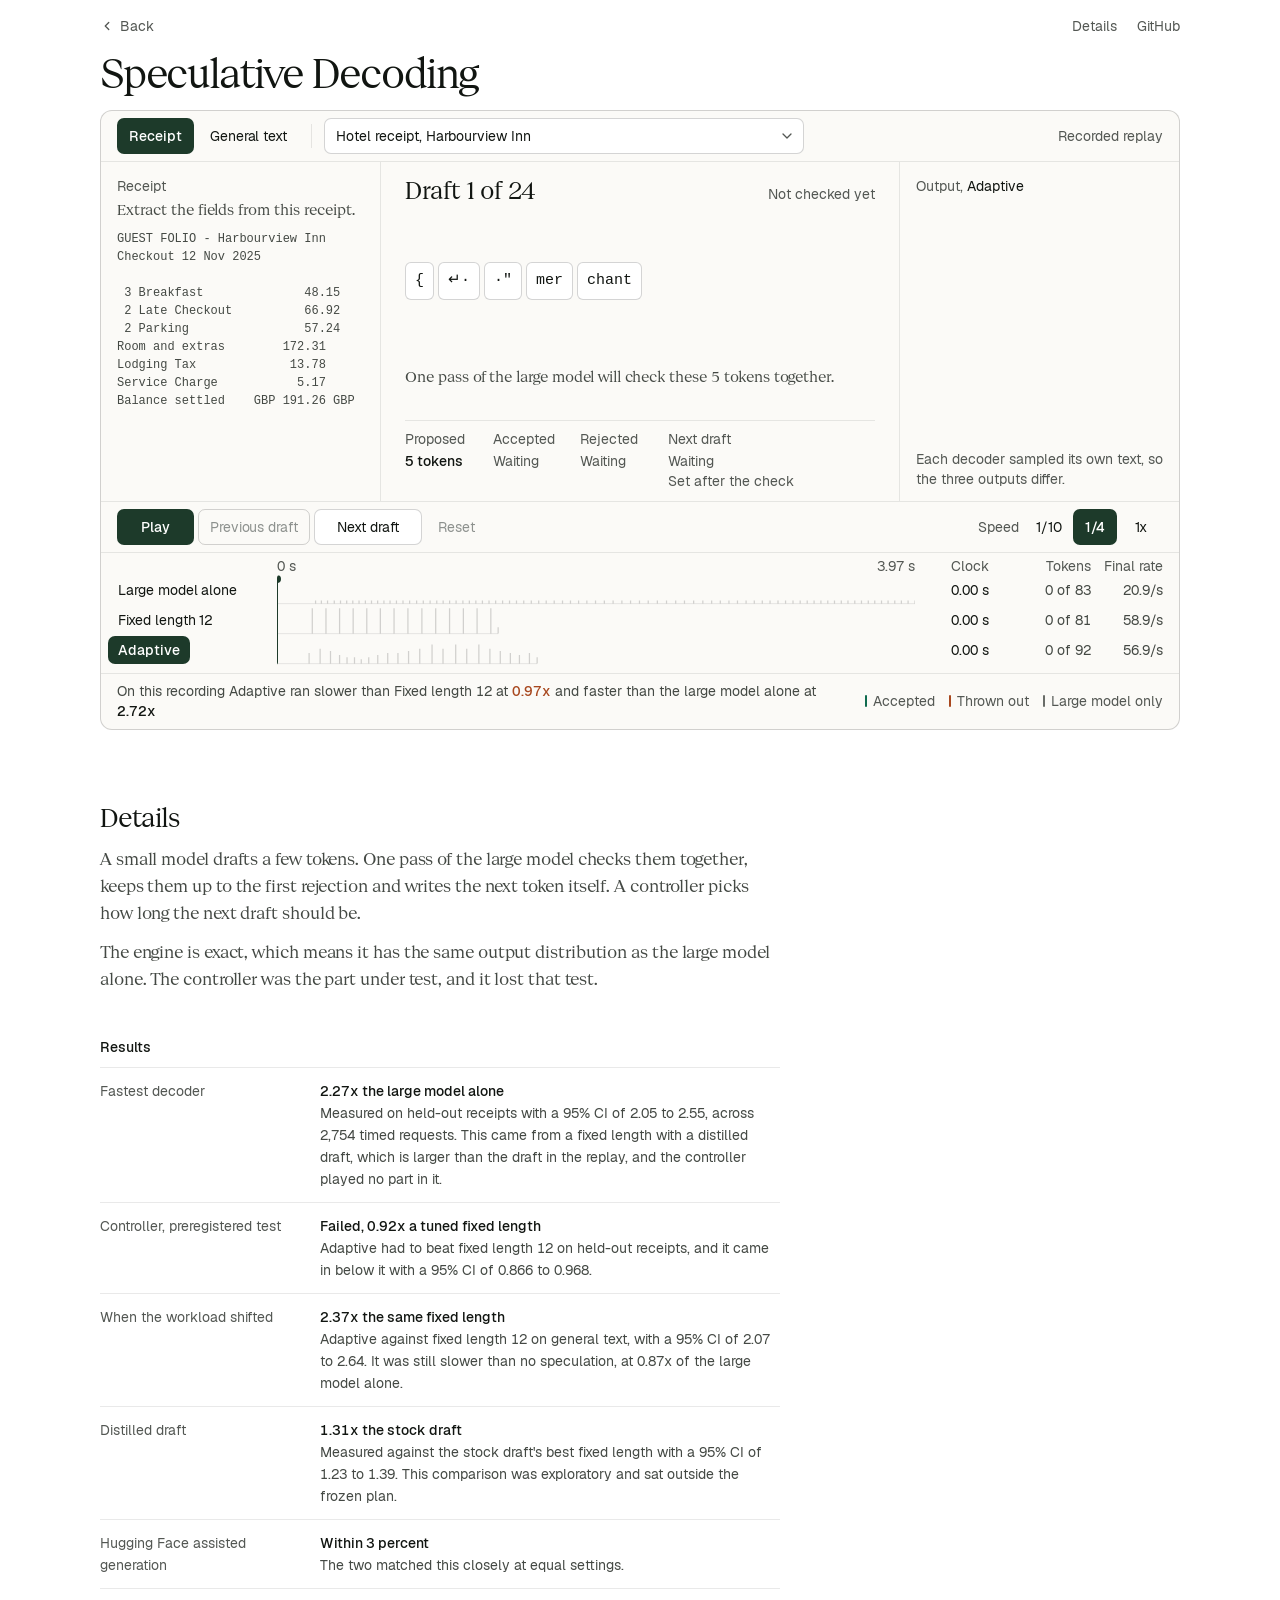
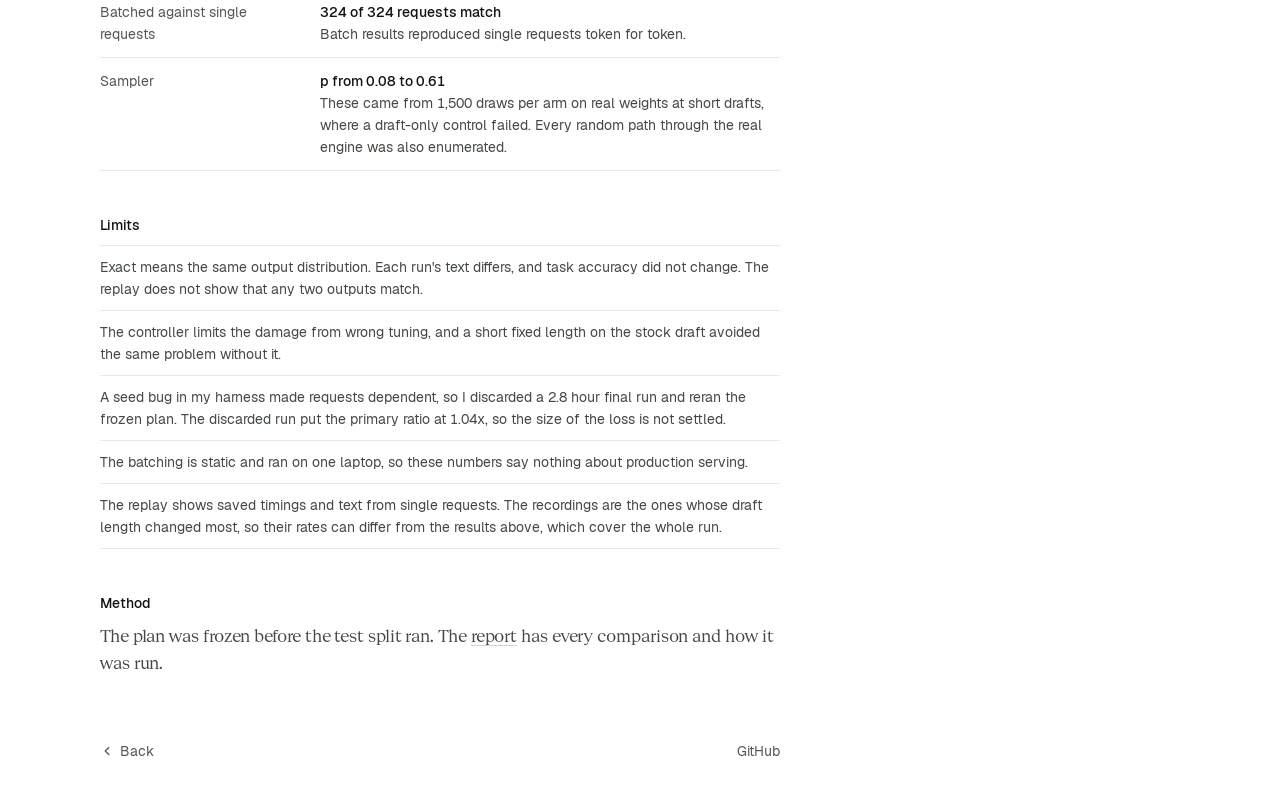
==== commit 410899ab: "build(site): regenerate the replay page" ====
--- a/site/index.html
+++ b/site/index.html
@@ -111,7 +111,7 @@
   min-height: var(--control-height); padding: 0 11px; margin: 0;
   border: 1px solid transparent; border-radius: var(--radius-control);
   background: transparent; color: var(--ink);
-  font: 400 13px/16px var(--sans); letter-spacing: -0.003em; white-space: nowrap; text-decoration: none;
+  font: 400 14px/18px var(--sans); letter-spacing: -0.003em; white-space: nowrap; text-decoration: none;
   cursor: pointer; user-select: none; -webkit-user-select: none;
   -webkit-tap-highlight-color: transparent; touch-action: manipulation;
   transition: background-color .12s, color .12s, border-color .12s;
@@ -136,11 +136,11 @@
   .control.outline:active { background: var(--wash-strong); }
 }
 
-.control.primary { background: var(--ink); color: #fff; font-weight: 500; padding: 0 14px; }
-.control.primary:active { background: #000; }
+.control.primary { background: var(--forest); color: var(--paper); font-weight: 500; padding: 0 14px; }
+.control.primary:active { background: var(--forest-pressed); }
 @media (hover: hover) {
-  .control.primary:hover { background: #2a2d2a; color: #fff; }
-  .control.primary:active { background: #000; color: #fff; }
+  .control.primary:hover { background: var(--forest-hover); color: var(--paper); }
+  .control.primary:active { background: var(--forest-pressed); color: var(--paper); }
 }
 
 /* Disabled stays focusable, so that a key press never drops focus. */
@@ -151,10 +151,10 @@
   .control[aria-disabled='true']:active { background: transparent; color: var(--faint); }
 }
 .control.primary[aria-busy='true'],
-.control.primary[aria-busy='true']:active { background: #2a2d2a; color: #ffffffd9; cursor: progress; }
+.control.primary[aria-busy='true']:active { background: var(--forest-hover); color: #ffffffd9; cursor: progress; }
 @media (hover: hover) {
   .control.primary[aria-busy='true']:hover,
-  .control.primary[aria-busy='true']:active { background: #2a2d2a; color: #ffffffd9; }
+  .control.primary[aria-busy='true']:active { background: var(--forest-hover); color: #ffffffd9; }
 }
 
 /* The demo has one boundary. Anything inside it uses hairlines. */
@@ -173,7 +173,7 @@
 /* The reading column under the stage */
 .reading { max-width: var(--reading-width); margin: 72px 0 0; scroll-margin-top: 32px; }
 .reading h2 { margin: 0 0 12px; font: 400 26px/32px var(--serif); letter-spacing: -0.02em; }
-.reading h3 { margin: 44px 0 10px; font: 500 13px/20px var(--sans); color: var(--ink); }
+.reading h3 { margin: 44px 0 10px; font: 500 14px/20px var(--sans); color: var(--ink); }
 .prose { margin: 0 0 12px; font: 400 17px/27px var(--serif); color: var(--body); letter-spacing: -0.005em; }
 .results { margin: 0; border-top: 1px solid var(--line); }
 .results > div {
@@ -201,7 +201,8 @@
 </style>
 <style>
 :root {
-  --stage-height: clamp(548px, calc(100svh - 164px), 700px);
+  /* Short enough that the draft never floats in empty room on a tall screen. */
+  --stage-height: clamp(548px, calc(100svh - 164px), 620px);
   --kept: #0f6b4f;
   --kept-wash: #157a5a14;
   --kept-line: #157a5a59;
@@ -210,7 +211,7 @@
   --lost-line: #c4623a73;
   --mono: ui-monospace, SFMono-Regular, Menlo, Consolas, monospace;
   --pad: 16px;
-  --side: 268px;
+  --side: 280px;
   --lane: 30px;
   --name-column: 148px;
   --read-column: 236px;
@@ -234,7 +235,7 @@
   min-height: var(--control-height); padding: 0 30px 0 11px;
   border: 1px solid var(--line-strong); border-radius: var(--radius-control);
   background: var(--paper) url("data:image/svg+xml,%3Csvg xmlns='http://www.w3.org/2000/svg' width='10' height='6'%3E%3Cpath d='M1 1l4 4 4-4' fill='none' stroke='%23535753' stroke-width='1.3' stroke-linecap='round' stroke-linejoin='round'/%3E%3C/svg%3E") no-repeat right 11px center;
-  color: var(--ink); font: 400 13px/16px var(--sans); letter-spacing: -0.003em;
+  color: var(--ink); font: 400 14px/18px var(--sans); letter-spacing: -0.003em;
   text-overflow: ellipsis; cursor: pointer; transition: background-color .12s, border-color .12s;
   -webkit-tap-highlight-color: transparent;
 }
@@ -243,19 +244,19 @@
   .picker:hover { background-color: var(--surface); border-color: #11151147; }
   .picker:active { background-color: var(--wash-strong); }
 }
-.mode { flex: none; margin-left: auto; padding-left: 16px; font-size: 13px; line-height: 20px; color: var(--muted); }
+.mode { flex: none; margin-left: auto; padding-left: 16px; font-size: 14px; line-height: 20px; color: var(--muted); }
 
 /* The text going in, the draft being checked, the text coming out */
 .work { display: grid; grid-template-columns: var(--side) minmax(0, 1fr) var(--side); min-height: 0; }
 .side { display: flex; flex-direction: column; min-width: 0; min-height: 0; padding: 14px var(--pad) 12px; }
 .input { border-right: 1px solid var(--line); }
 .output { border-left: 1px solid var(--line); }
-.side h2 { flex: none; margin: 0 0 8px; font: 400 13px/20px var(--sans); color: var(--muted); }
+.side h2 { flex: none; margin: 0 0 8px; font: 400 14px/20px var(--sans); color: var(--muted); }
 .side h2 span { color: var(--ink); }
 .task { flex: none; margin: -4px 0 10px; font: 400 15px/20px var(--serif); color: var(--body); }
 .text {
   flex: 1 1 auto; min-height: 0; margin: 0; overflow: auto; scrollbar-width: thin;
-  font: 400 11.5px/17px var(--mono); color: var(--body);
+  font: 400 12px/18px var(--mono); color: var(--body);
 }
 .input .text { white-space: pre; }
 .input[data-kind='prompt'] .text { white-space: pre-wrap; font: 400 17px/24px var(--serif); letter-spacing: -0.005em; }
@@ -263,12 +264,12 @@
 .output .text:focus-visible { outline-offset: 1px; border-radius: 3px; }
 .output .draft { background: var(--kept-wash); box-shadow: inset 0 -1px 0 var(--kept-line); }
 .output .corrected { box-shadow: inset 0 -1.5px 0 var(--lost); }
-.side .caption { flex: none; margin: 8px 0 0; font-size: 12px; line-height: 16px; color: var(--muted); }
+.side .caption { flex: none; margin: 8px 0 0; font-size: 14px; line-height: 20px; color: var(--muted); }
 
 .draft-block { display: flex; flex-direction: column; min-width: 0; min-height: 0; padding: 14px 24px 0; }
 .draft-head { display: flex; flex: none; align-items: baseline; justify-content: space-between; gap: 16px; }
 .draft-head h2 { margin: 0; font: 400 24px/30px var(--serif); letter-spacing: -0.02em; white-space: nowrap; }
-.draft-head p { margin: 0; font-size: 13px; line-height: 20px; color: var(--muted); text-align: right; }
+.draft-head p { margin: 0; font-size: 14px; line-height: 20px; color: var(--muted); text-align: right; }
 
 .tokens {
   display: flex; flex-wrap: wrap; gap: 25px 4px; width: 100%; margin: 0; padding: 0; list-style: none;
@@ -297,12 +298,12 @@
   margin: 0; padding: 8px 0 10px; border-top: 1px solid var(--line);
 }
 .ledger div { min-width: 0; padding-right: 12px; }
-.ledger dt { font-size: 12px; line-height: 16px; color: var(--muted); }
+.ledger dt { font-size: 14px; line-height: 20px; color: var(--muted); }
 .ledger dd { margin: 2px 0 0; font-size: 14px; line-height: 20px; font-weight: 500; color: var(--ink); white-space: nowrap; }
 .ledger dd.waiting { font-weight: 400; color: var(--muted); }
 .ledger dd.lost { color: var(--lost); }
 .ledger dd.kept { color: var(--kept); }
-.ledger small { display: block; font-size: 12px; line-height: 16px; font-weight: 400; color: var(--muted); white-space: normal; }
+.ledger small { display: block; font-size: 14px; line-height: 20px; font-weight: 400; color: var(--muted); white-space: normal; }
 
 /* Moving through the recording */
 .transport {
@@ -315,7 +316,7 @@
 .step { min-width: 108px; }
 .step .brief { display: none; }
 .speed { display: flex; align-items: center; gap: 2px; padding: 7px var(--pad) 7px 0; border-top: 1px solid var(--line); }
-.speed > span { margin-right: 6px; font-size: 13px; color: var(--muted); }
+.speed > span { margin-right: 6px; font-size: 14px; color: var(--muted); }
 .speed .control { min-width: 44px; padding: 0 8px; }
 
 .lanes {
@@ -331,13 +332,13 @@
 }
 .axis {
   grid-column: 2; grid-row: 1; display: flex; align-items: flex-end; justify-content: space-between;
-  font-size: 12px; line-height: 16px; color: var(--muted);
+  font-size: 14px; line-height: 18px; color: var(--muted);
 }
 .read, .read-head {
   grid-column: 3; display: grid; grid-template-columns: 62px 1fr 72px; align-items: center;
-  font-size: 13px; line-height: 16px; text-align: right;
-}
-.read-head { grid-row: 1; align-items: end; font-size: 12px; color: var(--muted); }
+  font-size: 14px; line-height: 18px; text-align: right;
+}
+.read-head { grid-row: 1; align-items: end; color: var(--muted); }
 .read { color: var(--body); }
 .read b { font-weight: 400; color: var(--ink); }
 .read.done b { font-weight: 500; }
@@ -373,10 +374,10 @@
   display: flex; align-items: center; justify-content: space-between; gap: 6px 20px; min-width: 0;
   padding: 7px var(--pad) 8px; border-top: 1px solid var(--line);
 }
-.compare p { margin: 0; font-size: 13px; line-height: 18px; color: var(--body); }
+.compare p { margin: 0; font-size: 14px; line-height: 20px; color: var(--body); }
 .compare b { font-weight: 500; color: var(--ink); }
 .compare b.loss { color: var(--lost); }
-.key { display: flex; flex: none; flex-wrap: wrap; gap: 2px 14px; margin: 0; padding: 0; list-style: none; font-size: 12px; line-height: 16px; color: var(--muted); }
+.key { display: flex; flex: none; flex-wrap: wrap; gap: 2px 14px; margin: 0; padding: 0; list-style: none; font-size: 14px; line-height: 20px; color: var(--muted); }
 .key li { display: flex; align-items: center; gap: 6px; }
 .key i { width: 2px; height: 12px; border-radius: 1px; }
 .key .k-kept { background: var(--kept); }
@@ -391,10 +392,9 @@
 }
 
 @media (max-width: 1080px) {
-  :root { --side: 252px; --name-column: 136px; --read-column: 200px; }
+  :root { --side: 276px; --name-column: 136px; --read-column: 200px; }
   .read, .read-head { grid-template-columns: 54px 1fr 64px; }
   .draft-block { padding-right: 20px; padding-left: 20px; }
-  .text { font-size: 11px; line-height: 16px; }
   .step { min-width: 0; }
   .token { height: 34px; font-size: 14px; line-height: 32px; }
   .tokens { gap: 24px 4px; }
@@ -421,10 +421,9 @@
   .input { border-right: 0; }
 }
 @media (max-width: 559px) {
-  :root { --pad: 12px; --name-column: 124px; --read-column: 142px; }
+  :root { --pad: 12px; --name-column: 124px; --read-column: 172px; }
   .title { margin-bottom: 12px; }
   .title h1 { font-size: 29px; line-height: 34px; }
-  .title p { font-size: 16px; }
   .bar { flex-wrap: wrap; row-gap: 6px; }
   .bar .divider { display: none; }
   .switch { order: 1; }
@@ -437,7 +436,6 @@
   .speed > span { margin-right: auto; }
   .compare { order: 6; }
   .draft-head h2 { font-size: 21px; line-height: 26px; }
-  .draft-head p { font-size: 12px; }
   .tokens { gap: 23px 3px; }
   .token-room { min-height: 0; padding: 8px 0 22px; align-items: flex-start; }
   .token { height: 30px; padding: 0 6px; font-size: 13px; line-height: 28px; }
@@ -451,7 +449,7 @@
   .step .full { display: none; }
   .step .brief { display: inline; }
   .step, .transport .reset { flex: 1 1 auto; }
-  .read, .read-head { grid-template-columns: 46px 1fr 48px; font-size: 12px; }
+  .read, .read-head { grid-template-columns: 50px 1fr 52px; }
   .lanes { column-gap: 8px; grid-template-columns: var(--name-column) var(--read-column); grid-template-rows: 22px repeat(3, var(--lane)) 16px 84px; padding-bottom: 10px; }
   .lanes .read, .lanes .read-head { grid-column: 2; }
   .axis { grid-column: 1 / -1; grid-row: 5; }
@@ -467,7 +465,7 @@
 <body>
 <div class="shell">
   <header class="topbar">
-    <a class="quiet back" href="https://www.qendrimbeka.com/">
+    <a class="quiet back" href="/#projects">
       <svg width="14" height="14" viewBox="0 0 16 16" fill="none" aria-hidden="true"><path d="M10 4L6 8L10 12" stroke="currentColor" stroke-width="1.5" stroke-linecap="round" stroke-linejoin="round"/></svg>
       Back
     </a>
@@ -480,7 +478,6 @@
   <main>
     <header class="title">
       <h1>Speculative Decoding</h1>
-      <p>Draft a few tokens and check them together</p>
     </header>
 
     <section class="stage" id="stage" aria-label="Recorded replay of three decoders">
@@ -584,7 +581,7 @@
       <p class="prose">The plan was frozen before the test split ran. The <a href="https://github.com/qbeka/speculative-decoding/blob/main/docs/report.md">report</a> has every comparison and how it was run.</p>
 
       <div class="page-end">
-        <a class="quiet back" href="https://www.qendrimbeka.com/">
+        <a class="quiet back" href="/#projects">
           <svg width="14" height="14" viewBox="0 0 16 16" fill="none" aria-hidden="true"><path d="M10 4L6 8L10 12" stroke="currentColor" stroke-width="1.5" stroke-linecap="round" stroke-linejoin="round"/></svg>
           Back
         </a>
@@ -594,6 +591,13 @@
   </main>
 </div>
 
+<script>
+// A story page sends ?from=<slug>, so Back returns to that story.
+(() => {
+  const from = new URLSearchParams(location.search).get("from");
+  if (from && /^[a-z0-9-]+$/.test(from)) for (const link of document.querySelectorAll("a.back")) link.href = `/work/${from}`;
+})();
+</script>
 <script id="data" type="application/json">{"cases": [{"name": "Receipt", "traces": [{"label": "Hotel receipt, Harbourview Inn", "task": "Extract the fields from this receipt.", "source": "GUEST FOLIO - Harbourview Inn\nCheckout 12 Nov 2025\n\n 3 Breakfast              48.15\n 2 Late Checkout          66.92\n 2 Parking                57.24\nRoom and extras        172.31\nLodging Tax             13.78\nService Charge           5.17\nBalance settled    GBP 191.26 GBP", "arms": [{"label": "Large model alone", "wall_s": 3.9678585410001688, "tokens": [{"text": "{", "t": 0.2398452500347048, "source": "target"}, {"text": "\n ", "t": 0.2761388330254704, "source": "target"}, {"text": " \"", "t": 0.31438983301632106, "source": "target"}, {"text": "mer", "t": 0.35620916599873453, "source": "target"}, {"text": "chant", "t": 0.3949663329985924, "source": "target"}, {"text": "\":", "t": 0.4334285410004668, "source": "target"}, {"text": " \"", "t": 0.47139833302935585, "source": "target"}, {"text": "Har", "t": 0.5102565830457024, "source": "target"}, {"text": "bour", "t": 0.5497160000377335, "source": "target"}, {"text": "view", "t": 0.587702332995832, "source": "target"}, {"text": " Inn", "t": 0.6259603750077076, "source": "target"}, {"text": "\",", "t": 0.6649521660292521, "source": "target"}, {"text": "\n ", "t": 0.703112333023455, "source": "target"}, {"text": " \"", "t": 0.7429415830411017, "source": "target"}, {"text": "date", "t": 0.7836058330140077, "source": "target"}, {"text": "\":", "t": 0.8247232080320828, "source": "target"}, {"text": " \"", "t": 0.8683354160166346, "source": "target"}, {"text": "2", "t": 0.9099214160232805, "source": "target"}, {"text": "0", "t": 0.9522301660035737, "source": "target"}, {"text": "2", "t": 0.9936372500378639, "source": "target"}, {"text": "5", "t": 1.0334161250502802, "source": "target"}, {"text": "-", "t": 1.073424750007689, "source": "target"}, {"text": "1", "t": 1.1138601250131615, "source": "target"}, {"text": "1", "t": 1.1561257910216227, "source": "target"}, {"text": "-", "t": 1.1963287080288865, "source": "target"}, {"text": "1", "t": 1.2366191660403274, "source": "target"}, {"text": "2", "t": 1.2775835409993306, "source": "target"}, {"text": "\",", "t": 1.318583041022066, "source": "target"}, {"text": "\n ", "t": 1.3598672910011373, "source": "target"}, {"text": " \"", "t": 1.4030025000101887, "source": "target"}, {"text": "currency", "t": 1.4462169160251506, "source": "target"}, {"text": "\":", "t": 1.489408708002884, "source": "target"}, {"text": " \"", "t": 1.5346253750030883, "source": "target"}, {"text": "GB", "t": 1.581587833003141, "source": "target"}, {"text": "P", "t": 1.627522791037336, "source": "target"}, {"text": "\",", "t": 1.6742280830512755, "source": "target"}, {"text": "\n ", "t": 1.7239859160035849, "source": "target"}, {"text": " \"", "t": 1.7756471250322647, "source": "target"}, {"text": "sub", "t": 1.8251784580061212, "source": "target"}, {"text": "total", "t": 1.8756199160125107, "source": "target"}, {"text": "\":", "t": 1.9270471660420299, "source": "target"}, {"text": " ", "t": 1.9810372909996659, "source": "target"}, {"text": "1", "t": 2.0359313750523143, "source": "target"}, {"text": "9", "t": 2.090334041044116, "source": "target"}, {"text": "1", "t": 2.1449024160392582, "source": "target"}, {"text": ".", "t": 2.198784208041616, "source": "target"}, {"text": "2", "t": 2.2543235000339337, "source": "target"}, {"text": "6", "t": 2.3087433330365457, "source": "target"}, {"text": ",", "t": 2.3656103330431506, "source": "target"}, {"text": "\n ", "t": 2.422535500023514, "source": "target"}, {"text": " \"", "t": 2.479500416025985, "source": "target"}, {"text": "tax", "t": 2.5342305410304107, "source": "target"}, {"text": "\":", "t": 2.591262625006493, "source": "target"}, {"text": " ", "t": 2.6483097500167787, "source": "target"}, {"text": "1", "t": 2.7032352500245906, "source": "target"}, {"text": "3", "t": 2.7571008750237525, "source": "target"}, {"text": ".", "t": 2.810715666040778, "source": "target"}, {"text": "7", "t": 2.863836833043024, "source": "target"}, {"text": "8", "t": 2.917459707998205, "source": "target"}, {"text": ",", "t": 2.96829929103842, "source": "target"}, {"text": "\n ", "t": 3.0181776250246912, "source": "target"}, {"text": " \"", "t": 3.066444500000216, "source": "target"}, {"text": "total", "t": 3.1158305830322206, "source": "target"}, {"text": "\":", "t": 3.162827207997907, "source": "target"}, {"text": " ", "t": 3.2091140830307268, "source": "target"}, {"text": "2", "t": 3.25381758302683, "source": "target"}, {"text": "0", "t": 3.2975640410440974, "source": "target"}, {"text": "5", "t": 3.3403222910128534, "source": "target"}, {"text": ".", "t": 3.38264333299594, "source": "target"}, {"text": "0", "t": 3.42546466604108, "source": "target"}, {"text": "4", "t": 3.467146916023921, "source": "target"}, {"text": ",", "t": 3.509468875010498, "source": "target"}, {"text": "\n ", "t": 3.5509350830106996, "source": "target"}, {"text": " \"", "t": 3.593372083036229, "source": "target"}, {"text": "item", "t": 3.635008583019953, "source": "target"}, {"text": "_", "t": 3.6772352910484187, "source": "target"}, {"text": "count", "t": 3.7175218330230564, "source": "target"}, {"text": "\":", "t": 3.7596631250344217, "source": "target"}, {"text": " ", "t": 3.800429333001375, "source": "target"}, {"text": "5", "t": 3.8420404579956084, "source": "target"}, {"text": "\n", "t": 3.88329866604181, "source": "target"}, {"text": "}", "t": 3.924924375023693, "source": "target"}, {"text": "", "t": 3.967848750005942, "source": "target"}], "blocks": [{"end_s": 0.2398452500347048, "draft_ms": 0.0003750319592654705, "check_ms": 34.39645899925381, "draft": [], "accepted": 0, "rejected_at": null, "written": "{"}, {"end_s": 0.2761388330254704, "draft_ms": 0.0003750319592654705, "check_ms": 34.85062497202307, "draft": [], "accepted": 0, "rejected_at": null, "written": "\n "}, {"end_s": 0.31438983301632106, "draft_ms": 0.000333995558321476, "check_ms": 36.6791250417009, "draft": [], "accepted": 0, "rejected_at": null, "written": " \""}, {"end_s": 0.35620916599873453, "draft_ms": 0.000708969309926033, "check_ms": 40.105124993715435, "draft": [], "accepted": 0, "rejected_at": null, "written": "mer"}, {"end_s": 0.3949663329985924, "draft_ms": 0.000125030055642128, "check_ms": 37.19145798822865, "draft": [], "accepted": 0, "rejected_at": null, "written": "chant"}, {"end_s": 0.4334285410004668, "draft_ms": 0.00033300602808594704, "check_ms": 36.683584039565176, "draft": [], "accepted": 0, "rejected_at": null, "written": "\":"}, {"end_s": 0.47139833302935585, "draft_ms": 0.0002500019036233425, "check_ms": 36.4982089959085, "draft": [], "accepted": 0, "rejected_at": null, "written": " \""}, {"end_s": 0.5102565830457024, "draft_ms": 0.034750031773000956, "check_ms": 37.39562496775761, "draft": [], "accepted": 0, "rejected_at": null, "written": "Har"}, {"end_s": 0.5497160000377335, "draft_ms": 0.0002919696271419525, "check_ms": 37.668082979507744, "draft": [], "accepted": 0, "rejected_at": null, "written": "bour"}, {"end_s": 0.587702332995832, "draft_ms": 0.00033300602808594704, "check_ms": 36.588125047273934, "draft": [], "accepted": 0, "rejected_at": null, "written": "view"}, {"end_s": 0.6259603750077076, "draft_ms": 0.0003750319592654705, "check_ms": 36.899708036798984, "draft": [], "accepted": 0, "rejected_at": null, "written": " Inn"}, {"end_s": 0.6649521660292521, "draft_ms": 0.000292027834802866, "check_ms": 37.46312501607463, "draft": [], "accepted": 0, "rejected_at": null, "written": "\","}, {"end_s": 0.703112333023455, "draft_ms": 0.0002919696271419525, "check_ms": 36.685083992779255, "draft": [], "accepted": 0, "rejected_at": null, "written": "\n "}, {"end_s": 0.7429415830411017, "draft_ms": 0.0002500019036233425, "check_ms": 38.123250007629395, "draft": [], "accepted": 0, "rejected_at": null, "written": " \""}, {"end_s": 0.7836058330140077, "draft_ms": 0.000333995558321476, "check_ms": 39.05404097167775, "draft": [], "accepted": 0, "rejected_at": null, "written": "date"}, {"end_s": 0.8247232080320828, "draft_ms": 0.000292027834802866, "check_ms": 39.18500000145286, "draft": [], "accepted": 0, "rejected_at": null, "written": "\":"}, {"end_s": 0.8683354160166346, "draft_ms": 0.00020902371034026146, "check_ms": 42.22191695589572, "draft": [], "accepted": 0, "rejected_at": null, "written": " \""}, {"end_s": 0.9099214160232805, "draft_ms": 0.000292027834802866, "check_ms": 40.202584001235664, "draft": [], "accepted": 0, "rejected_at": null, "written": "2"}, {"end_s": 0.9522301660035737, "draft_ms": 0.0002500019036233425, "check_ms": 40.98154196981341, "draft": [], "accepted": 0, "rejected_at": null, "written": "0"}, {"end_s": 0.9936372500378639, "draft_ms": 0.00033300602808594704, "check_ms": 39.818208024371415, "draft": [], "accepted": 0, "rejected_at": null, "written": "2"}, {"end_s": 1.0334161250502802, "draft_ms": 0.00037497375160455704, "check_ms": 38.16499997628853, "draft": [], "accepted": 0, "rejected_at": null, "written": "5"}, {"end_s": 1.073424750007689, "draft_ms": 0.0002500019036233425, "check_ms": 38.709582993760705, "draft": [], "accepted": 0, "rejected_at": null, "written": "-"}, {"end_s": 1.1138601250131615, "draft_ms": 0.00029098009690642357, "check_ms": 39.07070803688839, "draft": [], "accepted": 0, "rejected_at": null, "written": "1"}, {"end_s": 1.1561257910216227, "draft_ms": 0.00020797597244381905, "check_ms": 40.73408304248005, "draft": [], "accepted": 0, "rejected_at": null, "written": "1"}, {"end_s": 1.1963287080288865, "draft_ms": 0.00029098009690642357, "check_ms": 38.890916970558465, "draft": [], "accepted": 0, "rejected_at": null, "written": "-"}, {"end_s": 1.2366191660403274, "draft_ms": 0.00020797597244381905, "check_ms": 38.89170801267028, "draft": [], "accepted": 0, "rejected_at": null, "written": "1"}, {"end_s": 1.2775835409993306, "draft_ms": 0.00029103830456733704, "check_ms": 39.64145801728591, "draft": [], "accepted": 0, "rejected_at": null, "written": "2"}, {"end_s": 1.318583041022066, "draft_ms": 0.0002500019036233425, "check_ms": 39.70941697480157, "draft": [], "accepted": 0, "rejected_at": null, "written": "\","}, {"end_s": 1.3598672910011373, "draft_ms": 0.0002500019036233425, "check_ms": 39.83220795635134, "draft": [], "accepted": 0, "rejected_at": null, "written": "\n "}, {"end_s": 1.4030025000101887, "draft_ms": 0.000500003807246685, "check_ms": 41.56633303500712, "draft": [], "accepted": 0, "rejected_at": null, "written": " \""}, {"end_s": 1.4462169160251506, "draft_ms": 0.000292027834802866, "check_ms": 41.38608300127089, "draft": [], "accepted": 0, "rejected_at": null, "written": "currency"}, {"end_s": 1.489408708002884, "draft_ms": 0.0002919696271419525, "check_ms": 41.59329202957451, "draft": [], "accepted": 0, "rejected_at": null, "written": "\":"}, {"end_s": 1.5346253750030883, "draft_ms": 0.00033300602808594704, "check_ms": 43.60058298334479, "draft": [], "accepted": 0, "rejected_at": null, "written": " \""}, {"end_s": 1.581587833003141, "draft_ms": 0.00037497375160455704, "check_ms": 45.1119170174934, "draft": [], "accepted": 0, "rejected_at": null, "written": "GB"}, {"end_s": 1.627522791037336, "draft_ms": 0.000292027834802866, "check_ms": 44.34945899993181, "draft": [], "accepted": 0, "rejected_at": null, "written": "P"}, {"end_s": 1.6742280830512755, "draft_ms": 0.00020797597244381905, "check_ms": 45.198499981779605, "draft": [], "accepted": 0, "rejected_at": null, "written": "\","}, {"end_s": 1.7239859160035849, "draft_ms": 0.0002500019036233425, "check_ms": 48.11024997616187, "draft": [], "accepted": 0, "rejected_at": null, "written": "\n "}, {"end_s": 1.7756471250322647, "draft_ms": 0.00029098009690642357, "check_ms": 49.796874984167516, "draft": [], "accepted": 0, "rejected_at": null, "written": " \""}, {"end_s": 1.8251784580061212, "draft_ms": 0.000333995558321476, "check_ms": 47.72220796439797, "draft": [], "accepted": 0, "rejected_at": null, "written": "sub"}, {"end_s": 1.8756199160125107, "draft_ms": 0.00033300602808594704, "check_ms": 48.565167002379894, "draft": [], "accepted": 0, "rejected_at": null, "written": "total"}, {"end_s": 1.9270471660420299, "draft_ms": 0.00033300602808594704, "check_ms": 49.55720901489258, "draft": [], "accepted": 0, "rejected_at": null, "written": "\":"}, {"end_s": 1.9810372909996659, "draft_ms": 0.000333995558321476, "check_ms": 51.95950000779703, "draft": [], "accepted": 0, "rejected_at": null, "written": " "}, {"end_s": 2.0359313750523143, "draft_ms": 0.0003750319592654705, "check_ms": 52.87949997000396, "draft": [], "accepted": 0, "rejected_at": null, "written": "1"}, {"end_s": 2.090334041044116, "draft_ms": 0.000625033862888813, "check_ms": 52.4598749470897, "draft": [], "accepted": 0, "rejected_at": null, "written": "9"}, {"end_s": 2.1449024160392582, "draft_ms": 0.000500003807246685, "check_ms": 52.668250049464405, "draft": [], "accepted": 0, "rejected_at": null, "written": "1"}, {"end_s": 2.198784208041616, "draft_ms": 0.00033300602808594704, "check_ms": 52.03933303710073, "draft": [], "accepted": 0, "rejected_at": null, "written": "."}, {"end_s": 2.2543235000339337, "draft_ms": 0.000292027834802866, "check_ms": 53.75529103912413, "draft": [], "accepted": 0, "rejected_at": null, "written": "2"}, {"end_s": 2.3087433330365457, "draft_ms": 0.0002500019036233425, "check_ms": 52.19399998895824, "draft": [], "accepted": 0, "rejected_at": null, "written": "6"}, {"end_s": 2.3656103330431506, "draft_ms": 0.00037497375160455704, "check_ms": 54.706416034605354, "draft": [], "accepted": 0, "rejected_at": null, "written": ","}, {"end_s": 2.422535500023514, "draft_ms": 0.00045797787606716156, "check_ms": 54.64495799969882, "draft": [], "accepted": 0, "rejected_at": null, "written": "\n "}, {"end_s": 2.479500416025985, "draft_ms": 0.0004169996827840805, "check_ms": 54.58991596242413, "draft": [], "accepted": 0, "rejected_at": null, "written": " \""}, {"end_s": 2.5342305410304107, "draft_ms": 0.000833999365568161, "check_ms": 52.411707991268486, "draft": [], "accepted": 0, "rejected_at": null, "written": "tax"}, {"end_s": 2.591262625006493, "draft_ms": 0.0004169996827840805, "check_ms": 54.77337504271418, "draft": [], "accepted": 0, "rejected_at": null, "written": "\":"}, {"end_s": 2.6483097500167787, "draft_ms": 0.0009589712135493755, "check_ms": 54.7389590064995, "draft": [], "accepted": 0, "rejected_at": null, "written": " "}, {"end_s": 2.7032352500245906, "draft_ms": 0.00045803608372807503, "check_ms": 52.5725829647854, "draft": [], "accepted": 0, "rejected_at": null, "written": "1"}, {"end_s": 2.7571008750237525, "draft_ms": 0.0003750319592654705, "check_ms": 51.55216599814594, "draft": [], "accepted": 0, "rejected_at": null, "written": "3"}, {"end_s": 2.810715666040778, "draft_ms": 0.000500003807246685, "check_ms": 51.22108297655359, "draft": [], "accepted": 0, "rejected_at": null, "written": "."}, {"end_s": 2.863836833043024, "draft_ms": 0.0003750319592654705, "check_ms": 51.08654097421095, "draft": [], "accepted": 0, "rejected_at": null, "written": "7"}, {"end_s": 2.917459707998205, "draft_ms": 0.00045797787606716156, "check_ms": 51.587749971076846, "draft": [], "accepted": 0, "rejected_at": null, "written": "8"}, {"end_s": 2.96829929103842, "draft_ms": 0.000500003807246685, "check_ms": 48.78812504466623, "draft": [], "accepted": 0, "rejected_at": null, "written": ","}, {"end_s": 3.0181776250246912, "draft_ms": 0.0004169996827840805, "check_ms": 47.779124986846, "draft": [], "accepted": 0, "rejected_at": null, "written": "\n "}, {"end_s": 3.066444500000216, "draft_ms": 0.0004589674063026905, "check_ms": 46.32808401947841, "draft": [], "accepted": 0, "rejected_at": null, "written": " \""}, {"end_s": 3.1158305830322206, "draft_ms": 0.0004169996827840805, "check_ms": 47.38241602899507, "draft": [], "accepted": 0, "rejected_at": null, "written": "total"}, {"end_s": 3.162827207997907, "draft_ms": 0.00041601015254855156, "check_ms": 45.32854101853445, "draft": [], "accepted": 0, "rejected_at": null, "written": "\":"}, {"end_s": 3.2091140830307268, "draft_ms": 0.000292027834802866, "check_ms": 44.608458993025124, "draft": [], "accepted": 0, "rejected_at": null, "written": " "}, {"end_s": 3.25381758302683, "draft_ms": 0.0002919696271419525, "check_ms": 43.036416987888515, "draft": [], "accepted": 0, "rejected_at": null, "written": "2"}, {"end_s": 3.2975640410440974, "draft_ms": 0.00033300602808594704, "check_ms": 42.08470799494535, "draft": [], "accepted": 0, "rejected_at": null, "written": "0"}, {"end_s": 3.3403222910128534, "draft_ms": 0.000500003807246685, "check_ms": 41.09170794254169, "draft": [], "accepted": 0, "rejected_at": null, "written": "5"}, {"end_s": 3.38264333299594, "draft_ms": 0.00033300602808594704, "check_ms": 40.534333034884185, "draft": [], "accepted": 0, "rejected_at": null, "written": "."}, {"end_s": 3.42546466604108, "draft_ms": 0.00033300602808594704, "check_ms": 41.144458984490484, "draft": [], "accepted": 0, "rejected_at": null, "written": "0"}, {"end_s": 3.467146916023921, "draft_ms": 0.0002919696271419525, "check_ms": 40.0054159690626, "draft": [], "accepted": 0, "rejected_at": null, "written": "4"}, {"end_s": 3.509468875010498, "draft_ms": 0.000292027834802866, "check_ms": 40.70945899002254, "draft": [], "accepted": 0, "rejected_at": null, "written": ","}, {"end_s": 3.5509350830106996, "draft_ms": 0.000292027834802866, "check_ms": 39.906500023789704, "draft": [], "accepted": 0, "rejected_at": null, "written": "\n "}, {"end_s": 3.593372083036229, "draft_ms": 0.00033300602808594704, "check_ms": 40.973750001285225, "draft": [], "accepted": 0, "rejected_at": null, "written": " \""}, {"end_s": 3.635008583019953, "draft_ms": 0.000292027834802866, "check_ms": 40.04216700559482, "draft": [], "accepted": 0, "rejected_at": null, "written": "item"}, {"end_s": 3.6772352910484187, "draft_ms": 0.00033300602808594704, "check_ms": 40.610167023260146, "draft": [], "accepted": 0, "rejected_at": null, "written": "_"}, {"end_s": 3.7175218330230564, "draft_ms": 0.0002500019036233425, "check_ms": 38.81591698154807, "draft": [], "accepted": 0, "rejected_at": null, "written": "count"}, {"end_s": 3.7596631250344217, "draft_ms": 0.0002500019036233425, "check_ms": 40.66137503832579, "draft": [], "accepted": 0, "rejected_at": null, "written": "\":"}, {"end_s": 3.800429333001375, "draft_ms": 0.00029098009690642357, "check_ms": 39.211500028613955, "draft": [], "accepted": 0, "rejected_at": null, "written": " "}, {"end_s": 3.8420404579956084, "draft_ms": 0.0002500019036233425, "check_ms": 40.18820798955858, "draft": [], "accepted": 0, "rejected_at": null, "written": "5"}, {"end_s": 3.88329866604181, "draft_ms": 0.0002500019036233425, "check_ms": 39.67295802431181, "draft": [], "accepted": 0, "rejected_at": null, "written": "\n"}, {"end_s": 3.924924375023693, "draft_ms": 0.00037497375160455704, "check_ms": 40.05950002465397, "draft": [], "accepted": 0, "rejected_at": null, "written": "}"}, {"end_s": 3.967848750005942, "draft_ms": 0.0002500019036233425, "check_ms": 41.13170801429078, "draft": [], "accepted": 0, "rejected_at": null, "written": "\u003c|im_end|>"}], "acceptance": null}, {"label": "Fixed length 12", "wall_s": 1.3753961669863202, "tokens": [{"text": "{", "t": 0.21946104196831584, "source": "draft"}, {"text": "\n ", "t": 0.21946104196831584, "source": "draft"}, {"text": " \"", "t": 0.21946104196831584, "source": "draft"}, {"text": "mer", "t": 0.21946104196831584, "source": "draft"}, {"text": "chant", "t": 0.21946104196831584, "source": "draft"}, {"text": "\":", "t": 0.21946104196831584, "source": "draft"}, {"text": " \"", "t": 0.21946104196831584, "source": "draft"}, {"text": "Har", "t": 0.21946104196831584, "source": "corrected"}, {"text": "bour", "t": 0.3045665419776924, "source": "corrected"}, {"text": "view", "t": 0.3892187919700518, "source": "corrected"}, {"text": " Inn", "t": 0.47368324996205047, "source": "corrected"}, {"text": "\",", "t": 0.5583856669836678, "source": "corrected"}, {"text": "\n ", "t": 0.642812124977354, "source": "draft"}, {"text": " \"", "t": 0.642812124977354, "source": "draft"}, {"text": "date", "t": 0.642812124977354, "source": "draft"}, {"text": "\":", "t": 0.642812124977354, "source": "draft"}, {"text": " \"", "t": 0.642812124977354, "source": "draft"}, {"text": "1", "t": 0.642812124977354, "source": "corrected"}, {"text": "2", "t": 0.727909917011857, "source": "draft"}, {"text": " Nov", "t": 0.727909917011857, "source": "corrected"}, {"text": " ", "t": 0.8141497090109624, "source": "draft"}, {"text": "2", "t": 0.8141497090109624, "source": "draft"}, {"text": "0", "t": 0.8141497090109624, "source": "draft"}, {"text": "2", "t": 0.8141497090109624, "source": "draft"}, {"text": "5", "t": 0.8141497090109624, "source": "draft"}, {"text": "\",", "t": 0.8141497090109624, "source": "draft"}, {"text": "\n ", "t": 0.8141497090109624, "source": "draft"}, {"text": " \"", "t": 0.8141497090109624, "source": "draft"}, {"text": "currency", "t": 0.8141497090109624, "source": "draft"}, {"text": "\":", "t": 0.8141497090109624, "source": "draft"}, {"text": " \"", "t": 0.8141497090109624, "source": "draft"}, {"text": "GB", "t": 0.8141497090109624, "source": "draft"}, {"text": "P", "t": 0.8141497090109624, "source": "target"}, {"text": "\",", "t": 0.9011409999802709, "source": "draft"}, {"text": "\n ", "t": 0.9011409999802709, "source": "draft"}, {"text": " \"", "t": 0.9011409999802709, "source": "draft"}, {"text": "sub", "t": 0.9011409999802709, "source": "draft"}, {"text": "total", "t": 0.9011409999802709, "source": "draft"}, {"text": "\":", "t": 0.9011409999802709, "source": "draft"}, {"text": " ", "t": 0.9011409999802709, "source": "draft"}, {"text": "1", "t": 0.9011409999802709, "source": "draft"}, {"text": "9", "t": 0.9011409999802709, "source": "draft"}, {"text": "1", "t": 0.9011409999802709, "source": "draft"}, {"text": ".", "t": 0.9011409999802709, "source": "draft"}, {"text": "2", "t": 0.9011409999802709, "source": "draft"}, {"text": "6", "t": 0.9011409999802709, "source": "target"}, {"text": ",", "t": 0.9870171250076964, "source": "draft"}, {"text": "\n ", "t": 0.9870171250076964, "source": "draft"}, {"text": " \"", "t": 0.9870171250076964, "source": "draft"}, {"text": "tax", "t": 0.9870171250076964, "source": "draft"}, {"text": "\":", "t": 0.9870171250076964, "source": "draft"}, {"text": " ", "t": 0.9870171250076964, "source": "draft"}, {"text": "1", "t": 0.9870171250076964, "source": "corrected"}, {"text": "3", "t": 1.0731732919812202, "source": "draft"}, {"text": ".", "t": 1.0731732919812202, "source": "draft"}, {"text": "7", "t": 1.0731732919812202, "source": "draft"}, {"text": "8", "t": 1.0731732919812202, "source": "draft"}, {"text": ",", "t": 1.0731732919812202, "source": "draft"}, {"text": "\n ", "t": 1.0731732919812202, "source": "draft"}, {"text": " \"", "t": 1.0731732919812202, "source": "draft"}, {"text": "total", "t": 1.0731732919812202, "source": "draft"}, {"text": "\":", "t": 1.0731732919812202, "source": "draft"}, {"text": " ", "t": 1.0731732919812202, "source": "draft"}, {"text": "2", "t": 1.0731732919812202, "source": "corrected"}, {"text": "0", "t": 1.1591819169698283, "source": "draft"}, {"text": "5", "t": 1.1591819169698283, "source": "draft"}, {"text": ".", "t": 1.1591819169698283, "source": "corrected"}, {"text": "0", "t": 1.2444176250137389, "source": "draft"}, {"text": "4", "t": 1.2444176250137389, "source": "corrected"}, {"text": ",", "t": 1.329814083990641, "source": "draft"}, {"text": "\n ", "t": 1.329814083990641, "source": "draft"}, {"text": " \"", "t": 1.329814083990641, "source": "draft"}, {"text": "item", "t": 1.329814083990641, "source": "draft"}, {"text": "_", "t": 1.329814083990641, "source": "draft"}, {"text": "count", "t": 1.329814083990641, "source": "draft"}, {"text": "\":", "t": 1.329814083990641, "source": "draft"}, {"text": " ", "t": 1.329814083990641, "source": "draft"}, {"text": "6", "t": 1.329814083990641, "source": "corrected"}, {"text": "\n", "t": 1.375393541995436, "source": "draft"}, {"text": "}", "t": 1.375393541995436, "source": "draft"}, {"text": "", "t": 1.375393541995436, "source": "draft"}], "blocks": [{"end_s": 0.21946104196831584, "draft_ms": 40.62545800115913, "check_ms": 43.54287503520027, "draft": ["{", "\n ", " \"", "mer", "chant", "\":", " \"", "Cor", "ner", "stone", " Drugs", "\","], "accepted": 7, "rejected_at": 7, "written": "Har"}, {"end_s": 0.3045665419776924, "draft_ms": 40.80212500412017, "check_ms": 43.2603340013884, "draft": ["ag", "in", "re", " (", " also", "\"):", " \"", "Mor", "ning", " Ritual", " Coffee", "\","], "accepted": 0, "rejected_at": 0, "written": "bour"}, {"end_s": 0.3892187919700518, "draft_ms": 40.19254201557487, "check_ms": 43.41616597957909, "draft": ["\",", "\n ", " \"", "date", "\":", " \"", "2", "0", "2", "5", "-", "1"], "accepted": 0, "rejected_at": 0, "written": "view"}, {"end_s": 0.47368324996205047, "draft_ms": 40.20279098767787, "check_ms": 43.23966603260487, "draft": ["ing", " the", "aff", "ide", " much", " non", "att", "sub", ",", " but", " the", " value"], "accepted": 0, "rejected_at": 0, "written": " Inn"}, {"end_s": 0.5583856669836678, "draft_ms": 40.64374999143183, "check_ms": 43.03245898336172, "draft": [" in", " the", " given", " receipt", " does", " not", " include", " the", " merchant", ",", " details", ","], "accepted": 0, "rejected_at": 0, "written": "\","}, {"end_s": 0.642812124977354, "draft_ms": 40.01508298097178, "check_ms": 43.326333980076015, "draft": ["\n ", " \"", "date", "\":", " \"", "2", "0", "2", "5", "-", "1", "1"], "accepted": 5, "rejected_at": 5, "written": "1"}, {"end_s": 0.727909917011857, "draft_ms": 40.49737501190975, "check_ms": 43.574333016294986, "draft": ["2", "0", "2", "5", "-", "1", "1", "-", "1", "2", "\",", "\n "], "accepted": 1, "rejected_at": 1, "written": " Nov"}, {"end_s": 0.8141497090109624, "draft_ms": 41.81012499611825, "check_ms": 43.37425000267103, "draft": [" ", "2", "0", "2", "5", "\",", "\n ", " \"", "currency", "\":", " \"", "GB"], "accepted": 12, "rejected_at": null, "written": "P"}, {"end_s": 0.9011409999802709, "draft_ms": 41.90324997762218, "check_ms": 44.067832990549505, "draft": ["\",", "\n ", " \"", "sub", "total", "\":", " ", "1", "9", "1", ".", "2"], "accepted": 12, "rejected_at": null, "written": "6"}, {"end_s": 0.9870171250076964, "draft_ms": 41.28570802276954, "check_ms": 43.50616596639156, "draft": [",", "\n ", " \"", "tax", "\":", " ", "5", ".", "1", "7", ",", "\n "], "accepted": 6, "rejected_at": 6, "written": "1"}, {"end_s": 1.0731732919812202, "draft_ms": 40.94262496801093, "check_ms": 44.096792000345886, "draft": ["3", ".", "7", "8", ",", "\n ", " \"", "total", "\":", " ", "1", "9"], "accepted": 10, "rejected_at": 10, "written": "2"}, {"end_s": 1.1591819169698283, "draft_ms": 40.86175002157688, "check_ms": 44.11137499846518, "draft": ["0", "5", "7", ".", "0", ",", "\n ", " \"", "item", "_", "count", "\":"], "accepted": 2, "rejected_at": 2, "written": "."}, {"end_s": 1.2444176250137389, "draft_ms": 40.70508299628273, "check_ms": 43.505540990736336, "draft": ["0", "0", ",", "\n ", " \"", "item", "_", "count", "\":", " ", "2", "\n"], "accepted": 1, "rejected_at": 1, "written": "4"}, {"end_s": 1.329814083990641, "draft_ms": 41.06483299983665, "check_ms": 43.2509999955073, "draft": [",", "\n ", " \"", "item", "_", "count", "\":", " ", "4", "\n", "}", "\u003c|im_end|>"], "accepted": 8, "rejected_at": 8, "written": "6"}, {"end_s": 1.375393541995436, "draft_ms": 10.191500012297183, "check_ms": 35.122582979965955, "draft": ["\n", "}", "\u003c|im_end|>"], "accepted": 3, "rejected_at": null, "written": "\u003c|im_end|>"}], "acceptance": null}, {"label": "Adaptive", "wall_s": 1.6178725830395706, "tokens": [{"text": "{", "t": 0.19975487503688782, "source": "draft"}, {"text": "\n   ", "t": 0.19975487503688782, "source": "corrected"}, {"text": " \"", "t": 0.26824791700346395, "source": "draft"}, {"text": "mer", "t": 0.26824791700346395, "source": "draft"}, {"text": "chant", "t": 0.26824791700346395, "source": "draft"}, {"text": "\":", "t": 0.26824791700346395, "source": "draft"}, {"text": " \"", "t": 0.26824791700346395, "source": "draft"}, {"text": "Har", "t": 0.26824791700346395, "source": "corrected"}, {"text": "bour", "t": 0.33270329202059656, "source": "corrected"}, {"text": "view", "t": 0.38907783303875476, "source": "corrected"}, {"text": " Inn", "t": 0.4355232500238344, "source": "corrected"}, {"text": "\",", "t": 0.4819850000203587, "source": "corrected"}, {"text": "\n   ", "t": 0.5240732920356095, "source": "draft"}, {"text": " \"", "t": 0.5240732920356095, "source": "draft"}, {"text": "date", "t": 0.5240732920356095, "source": "target"}, {"text": "\":", "t": 0.570544125046581, "source": "draft"}, {"text": " \"", "t": 0.570544125046581, "source": "draft"}, {"text": "2", "t": 0.570544125046581, "source": "draft"}, {"text": "0", "t": 0.570544125046581, "source": "target"}, {"text": "2", "t": 0.6266634170315228, "source": "draft"}, {"text": "5", "t": 0.6266634170315228, "source": "draft"}, {"text": "-", "t": 0.6266634170315228, "source": "draft"}, {"text": "1", "t": 0.6266634170315228, "source": "draft"}, {"text": "1", "t": 0.6266634170315228, "source": "target"}, {"text": "-", "t": 0.6886625000042841, "source": "draft"}, {"text": "1", "t": 0.6886625000042841, "source": "draft"}, {"text": "2", "t": 0.6886625000042841, "source": "draft"}, {"text": "T", "t": 0.6886625000042841, "source": "draft"}, {"text": "0", "t": 0.6886625000042841, "source": "draft"}, {"text": "0", "t": 0.6886625000042841, "source": "target"}, {"text": ":", "t": 0.7520793750300072, "source": "draft"}, {"text": "0", "t": 0.7520793750300072, "source": "draft"}, {"text": "0", "t": 0.7520793750300072, "source": "draft"}, {"text": ":", "t": 0.7520793750300072, "source": "draft"}, {"text": "0", "t": 0.7520793750300072, "source": "draft"}, {"text": "0", "t": 0.7520793750300072, "source": "target"}, {"text": "\",", "t": 0.8181872499990277, "source": "draft"}, {"text": "\n   ", "t": 0.8181872499990277, "source": "draft"}, {"text": " \"", "t": 0.8181872499990277, "source": "draft"}, {"text": "currency", "t": 0.8181872499990277, "source": "draft"}, {"text": "\":", "t": 0.8181872499990277, "source": "draft"}, {"text": " \"", "t": 0.8181872499990277, "source": "draft"}, {"text": "GB", "t": 0.8181872499990277, "source": "target"}, {"text": "P", "t": 0.8877724999911152, "source": "draft"}, {"text": "\",", "t": 0.8877724999911152, "source": "draft"}, {"text": "\n   ", "t": 0.8877724999911152, "source": "draft"}, {"text": " \"", "t": 0.8877724999911152, "source": "draft"}, {"text": "sub", "t": 0.8877724999911152, "source": "draft"}, {"text": "total", "t": 0.8877724999911152, "source": "draft"}, {"text": "\":", "t": 0.8877724999911152, "source": "draft"}, {"text": " ", "t": 0.8877724999911152, "source": "target"}, {"text": "1", "t": 0.9643167920294218, "source": "draft"}, {"text": "9", "t": 0.9643167920294218, "source": "corrected"}, {"text": "1", "t": 1.03246208303608, "source": "draft"}, {"text": ".", "t": 1.03246208303608, "source": "draft"}, {"text": "2", "t": 1.03246208303608, "source": "draft"}, {"text": "6", "t": 1.03246208303608, "source": "draft"}, {"text": ",", "t": 1.03246208303608, "source": "draft"}, {"text": "\n   ", "t": 1.03246208303608, "source": "draft"}, {"text": " \"", "t": 1.03246208303608, "source": "draft"}, {"text": "tax", "t": 1.03246208303608, "source": "target"}, {"text": "\":", "t": 1.1113629169994965, "source": "draft"}, {"text": " ", "t": 1.1113629169994965, "source": "draft"}, {"text": "1", "t": 1.1113629169994965, "source": "corrected"}, {"text": "3", "t": 1.1799938750336878, "source": "draft"}, {"text": ".", "t": 1.1799938750336878, "source": "draft"}, {"text": "7", "t": 1.1799938750336878, "source": "draft"}, {"text": "8", "t": 1.1799938750336878, "source": "draft"}, {"text": ",", "t": 1.1799938750336878, "source": "draft"}, {"text": "\n   ", "t": 1.1799938750336878, "source": "draft"}, {"text": " \"", "t": 1.1799938750336878, "source": "draft"}, {"text": "total", "t": 1.1799938750336878, "source": "target"}, {"text": "\":", "t": 1.255401125003118, "source": "draft"}, {"text": " ", "t": 1.255401125003118, "source": "draft"}, {"text": "2", "t": 1.255401125003118, "source": "corrected"}, {"text": "0", "t": 1.3240095420042053, "source": "draft"}, {"text": "5", "t": 1.3240095420042053, "source": "corrected"}, {"text": ".", "t": 1.388643458019942, "source": "corrected"}, {"text": "0", "t": 1.4513682080432773, "source": "draft"}, {"text": "4", "t": 1.4513682080432773, "source": "corrected"}, {"text": ",", "t": 1.5077653750195168, "source": "draft"}, {"text": "\n   ", "t": 1.5077653750195168, "source": "draft"}, {"text": " \"", "t": 1.5077653750195168, "source": "draft"}, {"text": "item", "t": 1.5077653750195168, "source": "draft"}, {"text": "_", "t": 1.5077653750195168, "source": "target"}, {"text": "count", "t": 1.5699596250196919, "source": "draft"}, {"text": "\":", "t": 1.5699596250196919, "source": "draft"}, {"text": " ", "t": 1.5699596250196919, "source": "draft"}, {"text": "6", "t": 1.5699596250196919, "source": "corrected"}, {"text": "\n", "t": 1.6178674580296502, "source": "draft"}, {"text": "}", "t": 1.6178674580296502, "source": "draft"}, {"text": "", "t": 1.6178674580296502, "source": "draft"}], "blocks": [{"end_s": 0.19975487503688782, "draft_ms": 17.71629200084135, "check_ms": 42.73475002264604, "draft": ["{", "\n ", " \"", "mer", "chant"], "accepted": 1, "rejected_at": 1, "written": "\n   "}, {"end_s": 0.26824791700346395, "draft_ms": 24.177416984457523, "check_ms": 43.016667012125254, "draft": [" \"", "mer", "chant", "\":", " \"", "Mor", "ning"], "accepted": 5, "rejected_at": 5, "written": "Har"}, {"end_s": 0.33270329202059656, "draft_ms": 21.092999959364533, "check_ms": 42.282207985408604, "draft": [" name", " is", " this", " possible", " file", "/"], "accepted": 0, "rejected_at": 0, "written": "bour"}, {"end_s": 0.38907783303875476, "draft_ms": 13.922750018537045, "check_ms": 41.25533299520612, "draft": ["\",", "\n   ", " \"", "date"], "accepted": 0, "rejected_at": 0, "written": "view"}, {"end_s": 0.4355232500238344, "draft_ms": 10.956249956507236, "check_ms": 34.55933299846947, "draft": [":", " This", " fixed"], "accepted": 0, "rejected_at": 0, "written": " Inn"}, {"end_s": 0.4819850000203587, "draft_ms": 10.43124997522682, "check_ms": 35.11129197431728, "draft": [",", " J", "PY"], "accepted": 0, "rejected_at": 0, "written": "\","}, {"end_s": 0.5240732920356095, "draft_ms": 6.999459001235664, "check_ms": 34.29745795438066, "draft": ["\n   ", " \""], "accepted": 2, "rejected_at": null, "written": "date"}, {"end_s": 0.570544125046581, "draft_ms": 11.431916966103017, "check_ms": 34.21150002395734, "draft": ["\":", " \"", "2"], "accepted": 3, "rejected_at": null, "written": "0"}, {"end_s": 0.6266634170315228, "draft_ms": 14.375334023497999, "check_ms": 40.93637497862801, "draft": ["2", "5", "-", "1"], "accepted": 4, "rejected_at": null, "written": "1"}, {"end_s": 0.6886625000042841, "draft_ms": 17.653167014941573, "check_ms": 43.45641698455438, "draft": ["-", "1", "2", "T", "0"], "accepted": 5, "rejected_at": null, "written": "0"}, {"end_s": 0.7520793750300072, "draft_ms": 19.44733294658363, "check_ms": 43.065582984127104, "draft": [":", "0", "0", ":", "0"], "accepted": 5, "rejected_at": null, "written": "0"}, {"end_s": 0.8181872499990277, "draft_ms": 22.672709019389004, "check_ms": 42.43437497643754, "draft": ["\",", "\n   ", " \"", "currency", "\":", " \""], "accepted": 6, "rejected_at": null, "written": "GB"}, {"end_s": 0.8877724999911152, "draft_ms": 25.797042006161064, "check_ms": 42.8438339731656, "draft": ["P", "\",", "\n   ", " \"", "sub", "total", "\":"], "accepted": 7, "rejected_at": null, "written": " "}, {"end_s": 0.9643167920294218, "draft_ms": 30.96291597466916, "check_ms": 44.47591700591147, "draft": ["1", "3", ".", "7", "8", ",", "\n   ", " \"", "tax"], "accepted": 1, "rejected_at": 1, "written": "9"}, {"end_s": 1.03246208303608, "draft_ms": 24.421040958259255, "check_ms": 42.73691703565419, "draft": ["1", ".", "2", "6", ",", "\n   ", " \""], "accepted": 7, "rejected_at": null, "written": "tax"}, {"end_s": 1.1113629169994965, "draft_ms": 34.223541035316885, "check_ms": 43.54604100808501, "draft": ["\":", " ", "5", ".", "1", "7", ",", "\n   ", " \""], "accepted": 2, "rejected_at": 2, "written": "1"}, {"end_s": 1.1799938750336878, "draft_ms": 25.078208011109382, "check_ms": 42.58745798142627, "draft": ["3", ".", "7", "8", ",", "\n   ", " \""], "accepted": 7, "rejected_at": null, "written": "total"}, {"end_s": 1.255401125003118, "draft_ms": 31.354375008959323, "check_ms": 42.94920898973942, "draft": ["\":", " ", "1", "9", "1", ".", "2", "6", ","], "accepted": 2, "rejected_at": 2, "written": "2"}, {"end_s": 1.3240095420042053, "draft_ms": 25.316915998701006, "check_ms": 42.18737501651049, "draft": ["0", "3", ".", "6", "1", ",", "\n   "], "accepted": 1, "rejected_at": 1, "written": "5"}, {"end_s": 1.388643458019942, "draft_ms": 20.88908402947709, "check_ms": 42.6427079946734, "draft": ["7", ".", "0", ",", "\n   ", " \""], "accepted": 0, "rejected_at": 0, "written": "."}, {"end_s": 1.4513682080432773, "draft_ms": 19.30620800703764, "check_ms": 42.49108303338289, "draft": ["0", "0", ",", "\n   ", " \""], "accepted": 1, "rejected_at": 1, "written": "4"}, {"end_s": 1.5077653750195168, "draft_ms": 13.730375037994236, "check_ms": 41.79241700330749, "draft": [",", "\n   ", " \"", "item"], "accepted": 4, "rejected_at": null, "written": "_"}, {"end_s": 1.5699596250196919, "draft_ms": 17.768624995369464, "check_ms": 43.33445796510205, "draft": ["count", "\":", " ", "3", "\n"], "accepted": 3, "rejected_at": 3, "written": "6"}, {"end_s": 1.6178674580296502, "draft_ms": 11.469250021036714, "check_ms": 35.9956250176765, "draft": ["\n", "}", "\u003c|im_end|>"], "accepted": 3, "rejected_at": null, "written": "\u003c|im_end|>"}], "acceptance": [0.8, 0.859699361755544, 0.8395674887116343, 0.7519050334248936, 0.679248481375504, 0.618101858928177, 0.5660603664257381, 0.6369783065320714, 0.7133093946244702, 0.7851812358040303, 0.7835655598975692, 0.8386977935478765, 0.8762574083846277, 0.9112613496828796, 0.8779194624318827, 0.91035375548703, 0.874878857333015, 0.9069651111346849, 0.8769332884368891, 0.8407433158035053, 0.8050616259671078, 0.7439044566366282, 0.7860662571271292, 0.7914280496882673]}]}, {"label": "Bookstore receipt, Inkwell Books", "task": "Extract the fields from this receipt.", "source": "Inkwell Books * sales slip * 08/05/2026\n3 @ 6.51 Bookmark Set = 19.53\n1 @ 14.03 Paperback = 14.03\n1 @ 53.23 Atlas = 53.23\nGoods 86.79; GST 4.34\nPay CAD 91.13", "arms": [{"label": "Large model alone", "wall_s": 3.782588125031907, "tokens": [{"text": "{", "t": 0.2629332080250606, "source": "target"}, {"text": "\n ", "t": 0.30607750004855916, "source": "target"}, {"text": " \"", "t": 0.3499399159918539, "source": "target"}, {"text": "mer", "t": 0.39336300001014024, "source": "target"}, {"text": "chant", "t": 0.4368339999928139, "source": "target"}, {"text": "\":", "t": 0.4797260829946026, "source": "target"}, {"text": " \"", "t": 0.5238496660022065, "source": "target"}, {"text": "In", "t": 0.567406916001346, "source": "target"}, {"text": "k", "t": 0.6108815000043251, "source": "target"}, {"text": "well", "t": 0.6532002500025555, "source": "target"}, {"text": " Books", "t": 0.6981077500386164, "source": "target"}, {"text": "\",", "t": 0.742910250031855, "source": "target"}, {"text": "\n ", "t": 0.7859118329943158, "source": "target"}, {"text": " \"", "t": 0.8282889580004849, "source": "target"}, {"text": "date", "t": 0.8698195000179112, "source": "target"}, {"text": "\":", "t": 0.9114385000430048, "source": "target"}, {"text": " \"", "t": 0.9538533330196515, "source": "target"}, {"text": "2", "t": 0.9945717080263421, "source": "target"}, {"text": "0", "t": 1.0358104160404764, "source": "target"}, {"text": "2", "t": 1.077148833021056, "source": "target"}, {"text": "6", "t": 1.117077583039645, "source": "target"}, {"text": "-", "t": 1.1582262910087593, "source": "target"}, {"text": "0", "t": 1.1982552910340019, "source": "target"}, {"text": "8", "t": 1.2384254159987904, "source": "target"}, {"text": "-", "t": 1.2790411250316538, "source": "target"}, {"text": "0", "t": 1.319461791019421, "source": "target"}, {"text": "5", "t": 1.360612749995198, "source": "target"}, {"text": "T", "t": 1.401657916023396, "source": "target"}, {"text": "0", "t": 1.4415940000326373, "source": "target"}, {"text": "0", "t": 1.4823992910096422, "source": "target"}, {"text": ":", "t": 1.5233254579943605, "source": "target"}, {"text": "0", "t": 1.5632514579920098, "source": "target"}, {"text": "0", "t": 1.6029087500064634, "source": "target"}, {"text": ":", "t": 1.6433120830333792, "source": "target"}, {"text": "0", "t": 1.6840770830167457, "source": "target"}, {"text": "0", "t": 1.7237387080094777, "source": "target"}, {"text": "Z", "t": 1.7629519579932094, "source": "target"}, {"text": "\",", "t": 1.8023893749923445, "source": "target"}, {"text": "\n ", "t": 1.8425826250459068, "source": "target"}, {"text": " \"", "t": 1.8827477080048993, "source": "target"}, {"text": "currency", "t": 1.9221078749978915, "source": "target"}, {"text": "\":", "t": 1.9626931660459377, "source": "target"}, {"text": " \"", "t": 2.002479750022758, "source": "target"}, {"text": "CAD", "t": 2.042870291043073, "source": "target"}, {"text": "\",", "t": 2.0825554160401225, "source": "target"}, {"text": "\n ", "t": 2.1231451660278253, "source": "target"}, {"text": " \"", "t": 2.164490541035775, "source": "target"}, {"text": "sub", "t": 2.204587625048589, "source": "target"}, {"text": "total", "t": 2.244295166048687, "source": "target"}, {"text": "\":", "t": 2.283762208011467, "source": "target"}, {"text": " ", "t": 2.324852458026726, "source": "target"}, {"text": "9", "t": 2.365325207996648, "source": "target"}, {"text": "1", "t": 2.406062666035723, "source": "target"}, {"text": ".", "t": 2.4468554580234922, "source": "target"}, {"text": "1", "t": 2.4876586250029504, "source": "target"}, {"text": "3", "t": 2.5279013750259764, "source": "target"}, {"text": ",", "t": 2.56759004102787, "source": "target"}, {"text": "\n ", "t": 2.6080360829946585, "source": "target"}, {"text": " \"", "t": 2.6484817910240963, "source": "target"}, {"text": "tax", "t": 2.6875015410478227, "source": "target"}, {"text": "\":", "t": 2.7265928330016322, "source": "target"}, {"text": " ", "t": 2.764875082997605, "source": "target"}, {"text": "4", "t": 2.802977166022174, "source": "target"}, {"text": ".", "t": 2.841947083012201, "source": "target"}, {"text": "3", "t": 2.8793467080104165, "source": "target"}, {"text": "4", "t": 2.9173106660018675, "source": "target"}, {"text": ",", "t": 2.955453958013095, "source": "target"}, {"text": "\n ", "t": 2.9936238329974003, "source": "target"}, {"text": " \"", "t": 3.032234791025985, "source": "target"}, {"text": "total", "t": 3.0701610000105575, "source": "target"}, {"text": "\":", "t": 3.1087292910087854, "source": "target"}, {"text": " ", "t": 3.1468309580232017, "source": "target"}, {"text": "9", "t": 3.184182541037444, "source": "target"}, {"text": "5", "t": 3.221915166010149, "source": "target"}, {"text": ".", "t": 3.2610112080001272, "source": "target"}, {"text": "4", "t": 3.3001981250126846, "source": "target"}, {"text": "7", "t": 3.3390102080302313, "source": "target"}, {"text": ",", "t": 3.3769931659917347, "source": "target"}, {"text": "\n ", "t": 3.41455120802857, "source": "target"}, {"text": " \"", "t": 3.452257916040253, "source": "target"}, {"text": "item", "t": 3.4887802080484107, "source": "target"}, {"text": "_", "t": 3.5257853330112994, "source": "target"}, {"text": "count", "t": 3.56236025004182, "source": "target"}, {"text": "\":", "t": 3.5988532500341535, "source": "target"}, {"text": " ", "t": 3.6352085000253282, "source": "target"}, {"text": "4", "t": 3.6720080000231974, "source": "target"}, {"text": "\n", "t": 3.7086539160227403, "source": "target"}, {"text": "}", "t": 3.74631491600303, "source": "target"}, {"text": "", "t": 3.7825802080333233, "source": "target"}], "blocks": [{"end_s": 0.2629332080250606, "draft_ms": 0.00020902371034026146, "check_ms": 40.89666600339115, "draft": [], "accepted": 0, "rejected_at": null, "written": "{"}, {"end_s": 0.30607750004855916, "draft_ms": 0.00041601015254855156, "check_ms": 40.98541603889316, "draft": [], "accepted": 0, "rejected_at": null, "written": "\n "}, {"end_s": 0.3499399159918539, "draft_ms": 0.00037497375160455704, "check_ms": 41.91179201006889, "draft": [], "accepted": 0, "rejected_at": null, "written": " \""}, {"end_s": 0.39336300001014024, "draft_ms": 0.00033300602808594704, "check_ms": 41.370582999661565, "draft": [], "accepted": 0, "rejected_at": null, "written": "mer"}, {"end_s": 0.4368339999928139, "draft_ms": 0.00033300602808594704, "check_ms": 41.54037497937679, "draft": [], "accepted": 0, "rejected_at": null, "written": "chant"}, {"end_s": 0.4797260829946026, "draft_ms": 0.00037497375160455704, "check_ms": 41.2570409826003, "draft": [], "accepted": 0, "rejected_at": null, "written": "\":"}, {"end_s": 0.5238496660022065, "draft_ms": 0.0002919696271419525, "check_ms": 42.097709025256336, "draft": [], "accepted": 0, "rejected_at": null, "written": " \""}, {"end_s": 0.567406916001346, "draft_ms": 0.00020902371034026146, "check_ms": 41.164416004903615, "draft": [], "accepted": 0, "rejected_at": null, "written": "In"}, {"end_s": 0.6108815000043251, "draft_ms": 0.0003750319592654705, "check_ms": 41.577666997909546, "draft": [], "accepted": 0, "rejected_at": null, "written": "k"}, {"end_s": 0.6532002500025555, "draft_ms": 0.0003750319592654705, "check_ms": 40.415249997749925, "draft": [], "accepted": 0, "rejected_at": null, "written": "well"}, {"end_s": 0.6981077500386164, "draft_ms": 0.00033300602808594704, "check_ms": 42.59408300276846, "draft": [], "accepted": 0, "rejected_at": null, "written": " Books"}, {"end_s": 0.742910250031855, "draft_ms": 0.000333995558321476, "check_ms": 42.8630419773981, "draft": [], "accepted": 0, "rejected_at": null, "written": "\","}, {"end_s": 0.7859118329943158, "draft_ms": 0.00033294782042503357, "check_ms": 41.08504095347598, "draft": [], "accepted": 0, "rejected_at": null, "written": "\n "}, {"end_s": 0.8282889580004849, "draft_ms": 0.0002500019036233425, "check_ms": 40.255416999571025, "draft": [], "accepted": 0, "rejected_at": null, "written": " \""}, {"end_s": 0.8698195000179112, "draft_ms": 0.00033300602808594704, "check_ms": 39.60595797980204, "draft": [], "accepted": 0, "rejected_at": null, "written": "date"}, {"end_s": 0.9114385000430048, "draft_ms": 0.0002500019036233425, "check_ms": 39.52900000149384, "draft": [], "accepted": 0, "rejected_at": null, "written": "\":"}, {"end_s": 0.9538533330196515, "draft_ms": 0.0002919696271419525, "check_ms": 40.587041003163904, "draft": [], "accepted": 0, "rejected_at": null, "written": " \""}, {"end_s": 0.9945717080263421, "draft_ms": 0.0004169996827840805, "check_ms": 39.02579197892919, "draft": [], "accepted": 0, "rejected_at": null, "written": "2"}, {"end_s": 1.0358104160404764, "draft_ms": 0.000292027834802866, "check_ms": 39.59429101087153, "draft": [], "accepted": 0, "rejected_at": null, "written": "0"}, {"end_s": 1.077148833021056, "draft_ms": 0.000292027834802866, "check_ms": 39.63387501426041, "draft": [], "accepted": 0, "rejected_at": null, "written": "2"}, {"end_s": 1.117077583039645, "draft_ms": 0.00033300602808594704, "check_ms": 38.24141598306596, "draft": [], "accepted": 0, "rejected_at": null, "written": "6"}, {"end_s": 1.1582262910087593, "draft_ms": 0.000292027834802866, "check_ms": 39.555583032779396, "draft": [], "accepted": 0, "rejected_at": null, "written": "-"}, {"end_s": 1.1982552910340019, "draft_ms": 0.00033300602808594704, "check_ms": 38.354082964360714, "draft": [], "accepted": 0, "rejected_at": null, "written": "0"}, {"end_s": 1.2384254159987904, "draft_ms": 0.0002500019036233425, "check_ms": 38.546041992958635, "draft": [], "accepted": 0, "rejected_at": null, "written": "8"}, {"end_s": 1.2790411250316538, "draft_ms": 0.0002919696271419525, "check_ms": 38.857834006194025, "draft": [], "accepted": 0, "rejected_at": null, "written": "-"}, {"end_s": 1.319461791019421, "draft_ms": 0.0002919696271419525, "check_ms": 38.697667012456805, "draft": [], "accepted": 0, "rejected_at": null, "written": "0"}, {"end_s": 1.360612749995198, "draft_ms": 0.000292027834802866, "check_ms": 39.33516703546047, "draft": [], "accepted": 0, "rejected_at": null, "written": "5"}, {"end_s": 1.401657916023396, "draft_ms": 0.00033300602808594704, "check_ms": 39.31604098761454, "draft": [], "accepted": 0, "rejected_at": null, "written": "T"}, {"end_s": 1.4415940000326373, "draft_ms": 0.00029098009690642357, "check_ms": 38.21908397367224, "draft": [], "accepted": 0, "rejected_at": null, "written": "0"}, {"end_s": 1.4823992910096422, "draft_ms": 0.0002500019036233425, "check_ms": 39.019916963297874, "draft": [], "accepted": 0, "rejected_at": null, "written": "0"}, {"end_s": 1.5233254579943605, "draft_ms": 0.0002919696271419525, "check_ms": 38.795540982391685, "draft": [], "accepted": 0, "rejected_at": null, "written": ":"}, {"end_s": 1.5632514579920098, "draft_ms": 0.0007090275175869465, "check_ms": 38.35558402352035, "draft": [], "accepted": 0, "rejected_at": null, "written": "0"}, {"end_s": 1.6029087500064634, "draft_ms": 0.0002919696271419525, "check_ms": 38.14237500773743, "draft": [], "accepted": 0, "rejected_at": null, "written": "0"}, {"end_s": 1.6433120830333792, "draft_ms": 0.0002500019036233425, "check_ms": 38.83837501052767, "draft": [], "accepted": 0, "rejected_at": null, "written": ":"}, {"end_s": 1.6840770830167457, "draft_ms": 0.0003750319592654705, "check_ms": 39.24899996491149, "draft": [], "accepted": 0, "rejected_at": null, "written": "0"}, {"end_s": 1.7237387080094777, "draft_ms": 0.0002919696271419525, "check_ms": 38.069750007707626, "draft": [], "accepted": 0, "rejected_at": null, "written": "0"}, {"end_s": 1.7629519579932094, "draft_ms": 0.0002500019036233425, "check_ms": 37.54066600231454, "draft": [], "accepted": 0, "rejected_at": null, "written": "Z"}, {"end_s": 1.8023893749923445, "draft_ms": 0.0002919696271419525, "check_ms": 38.02987496601418, "draft": [], "accepted": 0, "rejected_at": null, "written": "\","}, {"end_s": 1.8425826250459068, "draft_ms": 0.000292027834802866, "check_ms": 38.36604201933369, "draft": [], "accepted": 0, "rejected_at": null, "written": "\n "}, {"end_s": 1.8827477080048993, "draft_ms": 0.0002919696271419525, "check_ms": 38.496166991535574, "draft": [], "accepted": 0, "rejected_at": null, "written": " \""}, {"end_s": 1.9221078749978915, "draft_ms": 0.0002500019036233425, "check_ms": 37.72570798173547, "draft": [], "accepted": 0, "rejected_at": null, "written": "currency"}, {"end_s": 1.9626931660459377, "draft_ms": 0.00033300602808594704, "check_ms": 38.80812501301989, "draft": [], "accepted": 0, "rejected_at": null, "written": "\":"}, {"end_s": 2.002479750022758, "draft_ms": 0.00045797787606716156, "check_ms": 38.080416969023645, "draft": [], "accepted": 0, "rejected_at": null, "written": " \""}, {"end_s": 2.042870291043073, "draft_ms": 0.00033300602808594704, "check_ms": 38.60012500081211, "draft": [], "accepted": 0, "rejected_at": null, "written": "CAD"}, {"end_s": 2.0825554160401225, "draft_ms": 0.000333995558321476, "check_ms": 38.03174995118752, "draft": [], "accepted": 0, "rejected_at": null, "written": "\","}, {"end_s": 2.1231451660278253, "draft_ms": 0.0002919696271419525, "check_ms": 38.908875023480505, "draft": [], "accepted": 0, "rejected_at": null, "written": "\n "}, {"end_s": 2.164490541035775, "draft_ms": 0.00033405376598238945, "check_ms": 39.7237500292249, "draft": [], "accepted": 0, "rejected_at": null, "written": " \""}, {"end_s": 2.204587625048589, "draft_ms": 0.00033300602808594704, "check_ms": 38.42816699761897, "draft": [], "accepted": 0, "rejected_at": null, "written": "sub"}, {"end_s": 2.244295166048687, "draft_ms": 0.00033300602808594704, "check_ms": 37.78012498514727, "draft": [], "accepted": 0, "rejected_at": null, "written": "total"}, {"end_s": 2.283762208011467, "draft_ms": 0.00033405376598238945, "check_ms": 37.567665975075215, "draft": [], "accepted": 0, "rejected_at": null, "written": "\":"}, {"end_s": 2.324852458026726, "draft_ms": 0.0004169996827840805, "check_ms": 38.79708400927484, "draft": [], "accepted": 0, "rejected_at": null, "written": " "}, {"end_s": 2.365325207996648, "draft_ms": 0.000333995558321476, "check_ms": 38.4681670111604, "draft": [], "accepted": 0, "rejected_at": null, "written": "9"}, {"end_s": 2.406062666035723, "draft_ms": 0.0002919696271419525, "check_ms": 38.95862499484792, "draft": [], "accepted": 0, "rejected_at": null, "written": "1"}, {"end_s": 2.4468554580234922, "draft_ms": 0.00037497375160455704, "check_ms": 38.96670800168067, "draft": [], "accepted": 0, "rejected_at": null, "written": "."}, {"end_s": 2.4876586250029504, "draft_ms": 0.000500003807246685, "check_ms": 39.07825000351295, "draft": [], "accepted": 0, "rejected_at": null, "written": "1"}, {"end_s": 2.5279013750259764, "draft_ms": 0.00037497375160455704, "check_ms": 38.422125042416155, "draft": [], "accepted": 0, "rejected_at": null, "written": "3"}, {"end_s": 2.56759004102787, "draft_ms": 0.0004169996827840805, "check_ms": 38.003332971129566, "draft": [], "accepted": 0, "rejected_at": null, "written": ","}, {"end_s": 2.6080360829946585, "draft_ms": 0.0002500019036233425, "check_ms": 38.68887497810647, "draft": [], "accepted": 0, "rejected_at": null, "written": "\n "}, {"end_s": 2.6484817910240963, "draft_ms": 0.00033294782042503357, "check_ms": 38.49112498573959, "draft": [], "accepted": 0, "rejected_at": null, "written": " \""}, {"end_s": 2.6875015410478227, "draft_ms": 0.0002919696271419525, "check_ms": 37.56516700377688, "draft": [], "accepted": 0, "rejected_at": null, "written": "tax"}, {"end_s": 2.7265928330016322, "draft_ms": 0.0002500019036233425, "check_ms": 37.63512504519895, "draft": [], "accepted": 0, "rejected_at": null, "written": "\":"}, {"end_s": 2.764875082997605, "draft_ms": 0.0002500019036233425, "check_ms": 36.66783298831433, "draft": [], "accepted": 0, "rejected_at": null, "written": " "}, {"end_s": 2.802977166022174, "draft_ms": 0.00020902371034026146, "check_ms": 36.66254197014496, "draft": [], "accepted": 0, "rejected_at": null, "written": "4"}, {"end_s": 2.841947083012201, "draft_ms": 0.0002919696271419525, "check_ms": 37.54833299899474, "draft": [], "accepted": 0, "rejected_at": null, "written": "."}, {"end_s": 2.8793467080104165, "draft_ms": 0.0002919696271419525, "check_ms": 36.00300004472956, "draft": [], "accepted": 0, "rejected_at": null, "written": "3"}, {"end_s": 2.9173106660018675, "draft_ms": 0.0002500019036233425, "check_ms": 36.51862498372793, "draft": [], "accepted": 0, "rejected_at": null, "written": "4"}, {"end_s": 2.955453958013095, "draft_ms": 0.0002080341801047325, "check_ms": 36.77062498172745, "draft": [], "accepted": 0, "rejected_at": null, "written": ","}, {"end_s": 2.9936238329974003, "draft_ms": 0.00029098009690642357, "check_ms": 36.60374996252358, "draft": [], "accepted": 0, "rejected_at": null, "written": "\n "}, {"end_s": 3.032234791025985, "draft_ms": 0.000166997779160738, "check_ms": 37.12520899716765, "draft": [], "accepted": 0, "rejected_at": null, "written": " \""}, {"end_s": 3.0701610000105575, "draft_ms": 0.00029103830456733704, "check_ms": 36.47849999833852, "draft": [], "accepted": 0, "rejected_at": null, "written": "total"}, {"end_s": 3.1087292910087854, "draft_ms": 0.0002500019036233425, "check_ms": 37.115874991286546, "draft": [], "accepted": 0, "rejected_at": null, "written": "\":"}, {"end_s": 3.1468309580232017, "draft_ms": 0.000333995558321476, "check_ms": 36.62887495011091, "draft": [], "accepted": 0, "rejected_at": null, "written": " "}, {"end_s": 3.184182541037444, "draft_ms": 0.000208965502679348, "check_ms": 35.98404204240069, "draft": [], "accepted": 0, "rejected_at": null, "written": "9"}, {"end_s": 3.221915166010149, "draft_ms": 0.0002500019036233425, "check_ms": 36.175374989397824, "draft": [], "accepted": 0, "rejected_at": null, "written": "5"}, {"end_s": 3.2610112080001272, "draft_ms": 0.00029098009690642357, "check_ms": 37.42866596439853, "draft": [], "accepted": 0, "rejected_at": null, "written": "."}, {"end_s": 3.3001981250126846, "draft_ms": 0.000292027834802866, "check_ms": 37.76791598647833, "draft": [], "accepted": 0, "rejected_at": null, "written": "4"}, {"end_s": 3.3390102080302313, "draft_ms": 0.0002500019036233425, "check_ms": 37.31024998705834, "draft": [], "accepted": 0, "rejected_at": null, "written": "7"}, {"end_s": 3.3769931659917347, "draft_ms": 0.00029098009690642357, "check_ms": 36.55320801772177, "draft": [], "accepted": 0, "rejected_at": null, "written": ","}, {"end_s": 3.41455120802857, "draft_ms": 0.00029103830456733704, "check_ms": 36.12662496743724, "draft": [], "accepted": 0, "rejected_at": null, "written": "\n "}, {"end_s": 3.452257916040253, "draft_ms": 0.00033300602808594704, "check_ms": 36.460208997596055, "draft": [], "accepted": 0, "rejected_at": null, "written": " \""}, {"end_s": 3.4887802080484107, "draft_ms": 0.0002500019036233425, "check_ms": 35.19241698086262, "draft": [], "accepted": 0, "rejected_at": null, "written": "item"}, {"end_s": 3.5257853330112994, "draft_ms": 0.0002080341801047325, "check_ms": 35.643165989313275, "draft": [], "accepted": 0, "rejected_at": null, "written": "_"}, {"end_s": 3.56236025004182, "draft_ms": 0.0002500019036233425, "check_ms": 35.15620797406882, "draft": [], "accepted": 0, "rejected_at": null, "written": "count"}, {"end_s": 3.5988532500341535, "draft_ms": 0.0002500019036233425, "check_ms": 35.281541000586, "draft": [], "accepted": 0, "rejected_at": null, "written": "\":"}, {"end_s": 3.6352085000253282, "draft_ms": 0.0002080341801047325, "check_ms": 35.120583954267204, "draft": [], "accepted": 0, "rejected_at": null, "written": " "}, {"end_s": 3.6720080000231974, "draft_ms": 0.0002919696271419525, "check_ms": 35.555874987039715, "draft": [], "accepted": 0, "rejected_at": null, "written": "4"}, {"end_s": 3.7086539160227403, "draft_ms": 0.0002500019036233425, "check_ms": 35.16100003616884, "draft": [], "accepted": 0, "rejected_at": null, "written": "\n"}, {"end_s": 3.74631491600303, "draft_ms": 0.0002500019036233425, "check_ms": 36.39604098862037, "draft": [], "accepted": 0, "rejected_at": null, "written": "}"}, {"end_s": 3.7825802080333233, "draft_ms": 0.0002500019036233425, "check_ms": 34.84312503132969, "draft": [], "accepted": 0, "rejected_at": null, "written": "\u003c|im_end|>"}], "acceptance": null}, {"label": "Fixed length 12", "wall_s": 1.0774337920011021, "tokens": [{"text": "{", "t": 0.20819616701919585, "source": "draft"}, {"text": "\n ", "t": 0.20819616701919585, "source": "draft"}, {"text": " \"", "t": 0.20819616701919585, "source": "draft"}, {"text": "mer", "t": 0.20819616701919585, "source": "draft"}, {"text": "chant", "t": 0.20819616701919585, "source": "draft"}, {"text": "\":", "t": 0.20819616701919585, "source": "draft"}, {"text": " \"", "t": 0.20819616701919585, "source": "draft"}, {"text": "In", "t": 0.20819616701919585, "source": "corrected"}, {"text": "k", "t": 0.297499708016403, "source": "corrected"}, {"text": "well", "t": 0.3872775000054389, "source": "corrected"}, {"text": " Books", "t": 0.47787233302369714, "source": "corrected"}, {"text": "\",", "t": 0.5674121250049211, "source": "draft"}, {"text": "\n ", "t": 0.5674121250049211, "source": "draft"}, {"text": " \"", "t": 0.5674121250049211, "source": "draft"}, {"text": "date", "t": 0.5674121250049211, "source": "draft"}, {"text": "\":", "t": 0.5674121250049211, "source": "draft"}, {"text": " \"", "t": 0.5674121250049211, "source": "draft"}, {"text": "2", "t": 0.5674121250049211, "source": "draft"}, {"text": "0", "t": 0.5674121250049211, "source": "draft"}, {"text": "2", "t": 0.5674121250049211, "source": "draft"}, {"text": "6", "t": 0.5674121250049211, "source": "draft"}, {"text": "-", "t": 0.5674121250049211, "source": "draft"}, {"text": "0", "t": 0.5674121250049211, "source": "draft"}, {"text": "8", "t": 0.5674121250049211, "source": "target"}, {"text": "-", "t": 0.6572435420239344, "source": "draft"}, {"text": "0", "t": 0.6572435420239344, "source": "draft"}, {"text": "5", "t": 0.6572435420239344, "source": "draft"}, {"text": "\",", "t": 0.6572435420239344, "source": "draft"}, {"text": "\n ", "t": 0.6572435420239344, "source": "draft"}, {"text": " \"", "t": 0.6572435420239344, "source": "draft"}, {"text": "currency", "t": 0.6572435420239344, "source": "draft"}, {"text": "\":", "t": 0.6572435420239344, "source": "draft"}, {"text": " \"", "t": 0.6572435420239344, "source": "draft"}, {"text": "CAD", "t": 0.6572435420239344, "source": "draft"}, {"text": "\",", "t": 0.6572435420239344, "source": "draft"}, {"text": "\n ", "t": 0.6572435420239344, "source": "draft"}, {"text": " \"", "t": 0.6572435420239344, "source": "target"}, {"text": "sub", "t": 0.7473217499791645, "source": "draft"}, {"text": "total", "t": 0.7473217499791645, "source": "draft"}, {"text": "\":", "t": 0.7473217499791645, "source": "draft"}, {"text": " ", "t": 0.7473217499791645, "source": "draft"}, {"text": "8", "t": 0.7473217499791645, "source": "corrected"}, {"text": "6", "t": 0.837903291976545, "source": "draft"}, {"text": ".", "t": 0.837903291976545, "source": "draft"}, {"text": "7", "t": 0.837903291976545, "source": "draft"}, {"text": "9", "t": 0.837903291976545, "source": "draft"}, {"text": ",", "t": 0.837903291976545, "source": "draft"}, {"text": "\n ", "t": 0.837903291976545, "source": "draft"}, {"text": " \"", "t": 0.837903291976545, "source": "draft"}, {"text": "tax", "t": 0.837903291976545, "source": "draft"}, {"text": "\":", "t": 0.837903291976545, "source": "draft"}, {"text": " ", "t": 0.837903291976545, "source": "draft"}, {"text": "4", "t": 0.837903291976545, "source": "corrected"}, {"text": ".", "t": 0.9337146669859067, "source": "draft"}, {"text": "3", "t": 0.9337146669859067, "source": "draft"}, {"text": "4", "t": 0.9337146669859067, "source": "draft"}, {"text": ",", "t": 0.9337146669859067, "source": "draft"}, {"text": "\n ", "t": 0.9337146669859067, "source": "draft"}, {"text": " \"", "t": 0.9337146669859067, "source": "draft"}, {"text": "total", "t": 0.9337146669859067, "source": "draft"}, {"text": "\":", "t": 0.9337146669859067, "source": "draft"}, {"text": " ", "t": 0.9337146669859067, "source": "draft"}, {"text": "9", "t": 0.9337146669859067, "source": "corrected"}, {"text": "1", "t": 1.0262963330023922, "source": "draft"}, {"text": ".", "t": 1.0262963330023922, "source": "draft"}, {"text": "1", "t": 1.0262963330023922, "source": "draft"}, {"text": "3", "t": 1.0262963330023922, "source": "draft"}, {"text": ",", "t": 1.0262963330023922, "source": "draft"}, {"text": "\n ", "t": 1.0262963330023922, "source": "draft"}, {"text": " \"", "t": 1.0262963330023922, "source": "draft"}, {"text": "item", "t": 1.0262963330023922, "source": "draft"}, {"text": "_", "t": 1.0262963330023922, "source": "draft"}, {"text": "count", "t": 1.0262963330023922, "source": "draft"}, {"text": "\":", "t": 1.0262963330023922, "source": "draft"}, {"text": " ", "t": 1.0262963330023922, "source": "draft"}, {"text": "3", "t": 1.0262963330023922, "source": "target"}, {"text": "\n", "t": 1.0774302919744514, "source": "draft"}, {"text": "}", "t": 1.0774302919744514, "source": "draft"}, {"text": "", "t": 1.0774302919744514, "source": "draft"}], "blocks": [{"end_s": 0.20819616701919585, "draft_ms": 42.38883394282311, "check_ms": 47.09716700017452, "draft": ["{", "\n ", " \"", "mer", "chant", "\":", " \"", "Cor", "ner", "stone", " Drugs", "\","], "accepted": 7, "rejected_at": 7, "written": "In"}, {"end_s": 0.297499708016403, "draft_ms": 41.891290980856866, "check_ms": 46.287333010695875, "draft": [" Am", "so", "erc", "r", "_", "gan", "\",", "\n ", " \"", "date", "\":", " \""], "accepted": 0, "rejected_at": 0, "written": "k"}, {"end_s": 0.3872775000054389, "draft_ms": 42.591707955580205, "check_ms": 46.112208045087755, "draft": [",", " Here", " is", " the", " JSON", " object", " with", " the", " requested", " fields", ":", "\n"], "accepted": 0, "rejected_at": 0, "written": "well"}, {"end_s": 0.47787233302369714, "draft_ms": 42.278792010620236, "check_ms": 47.26525000296533, "draft": [",", " ", "1", "9", " must", "\"", "mer", "chant", "\":", " \"", "Mor", "ning"], "accepted": 0, "rejected_at": 0, "written": " Books"}, {"end_s": 0.5674121250049211, "draft_ms": 42.38991695456207, "check_ms": 46.098708000499755, "draft": ["\",", "\n ", " \"", "date", "\":", " \"", "2", "0", "2", "6", "-", "0"], "accepted": 12, "rejected_at": null, "written": "8"}, {"end_s": 0.6572435420239344, "draft_ms": 42.79537498950958, "check_ms": 45.97504198318347, "draft": ["-", "0", "5", "\",", "\n ", " \"", "currency", "\":", " \"", "CAD", "\",", "\n "], "accepted": 12, "rejected_at": null, "written": " \""}, {"end_s": 0.7473217499791645, "draft_ms": 42.54029202274978, "check_ms": 46.432417002506554, "draft": ["sub", "total", "\":", " ", "1", "9", ".", "5", "3", ",", "\n ", " \""], "accepted": 4, "rejected_at": 4, "written": "8"}, {"end_s": 0.837903291976545, "draft_ms": 42.28275001514703, "check_ms": 47.157792025245726, "draft": ["6", ".", "7", "9", ",", "\n ", " \"", "tax", "\":", " ", "5", "3"], "accepted": 10, "rejected_at": 10, "written": "4"}, {"end_s": 0.9337146669859067, "draft_ms": 45.78887502430007, "check_ms": 48.74058399582282, "draft": [".", "3", "4", ",", "\n ", " \"", "total", "\":", " ", "1", "0", "0"], "accepted": 9, "rejected_at": 9, "written": "9"}, {"end_s": 1.0262963330023922, "draft_ms": 44.99574995134026, "check_ms": 46.49245803011581, "draft": ["1", ".", "1", "3", ",", "\n ", " \"", "item", "_", "count", "\":", " "], "accepted": 12, "rejected_at": null, "written": "3"}, {"end_s": 1.0774302919744514, "draft_ms": 12.309374986216426, "check_ms": 38.53570902720094, "draft": ["\n", "}", "\u003c|im_end|>"], "accepted": 3, "rejected_at": null, "written": "\u003c|im_end|>"}], "acceptance": null}, {"label": "Adaptive", "wall_s": 2.5698370420141146, "tokens": [{"text": "{", "t": 0.22813075000885874, "source": "draft"}, {"text": "\n ", "t": 0.22813075000885874, "source": "draft"}, {"text": " \"", "t": 0.22813075000885874, "source": "draft"}, {"text": "mer", "t": 0.22813075000885874, "source": "draft"}, {"text": "chant", "t": 0.22813075000885874, "source": "draft"}, {"text": "\":", "t": 0.22813075000885874, "source": "target"}, {"text": " \"", "t": 0.33315041702007875, "source": "draft"}, {"text": "In", "t": 0.33315041702007875, "source": "corrected"}, {"text": "k", "t": 0.4121087499661371, "source": "corrected"}, {"text": "well", "t": 0.4905238749925047, "source": "corrected"}, {"text": " Books", "t": 0.5467044590041041, "source": "corrected"}, {"text": "\",", "t": 0.6027066250098869, "source": "draft"}, {"text": "\n ", "t": 0.6027066250098869, "source": "draft"}, {"text": " \"", "t": 0.6027066250098869, "source": "draft"}, {"text": "date", "t": 0.6027066250098869, "source": "target"}, {"text": "\":", "t": 0.6595856249914505, "source": "draft"}, {"text": " \"", "t": 0.6595856249914505, "source": "draft"}, {"text": "2", "t": 0.6595856249914505, "source": "draft"}, {"text": "0", "t": 0.6595856249914505, "source": "target"}, {"text": "2", "t": 0.7288253339938819, "source": "draft"}, {"text": "6", "t": 0.7288253339938819, "source": "draft"}, {"text": "-", "t": 0.7288253339938819, "source": "draft"}, {"text": "0", "t": 0.7288253339938819, "source": "draft"}, {"text": "8", "t": 0.7288253339938819, "source": "target"}, {"text": "-", "t": 0.8027125839726068, "source": "draft"}, {"text": "0", "t": 0.8027125839726068, "source": "draft"}, {"text": "5", "t": 0.8027125839726068, "source": "draft"}, {"text": "\",", "t": 0.8027125839726068, "source": "draft"}, {"text": "\n ", "t": 0.8027125839726068, "source": "draft"}, {"text": " \"", "t": 0.8027125839726068, "source": "target"}, {"text": "currency", "t": 0.8887359169893898, "source": "draft"}, {"text": "\":", "t": 0.8887359169893898, "source": "draft"}, {"text": " \"", "t": 0.8887359169893898, "source": "draft"}, {"text": "CAD", "t": 0.8887359169893898, "source": "draft"}, {"text": "\",", "t": 0.8887359169893898, "source": "draft"}, {"text": "\n ", "t": 0.8887359169893898, "source": "draft"}, {"text": " \"", "t": 0.8887359169893898, "source": "draft"}, {"text": "sub", "t": 0.8887359169893898, "source": "target"}, {"text": "total", "t": 0.9796420420170762, "source": "draft"}, {"text": "\":", "t": 0.9796420420170762, "source": "draft"}, {"text": " ", "t": 0.9796420420170762, "source": "draft"}, {"text": "8", "t": 0.9796420420170762, "source": "corrected"}, {"text": "6", "t": 1.0612277920008637, "source": "draft"}, {"text": ".", "t": 1.0612277920008637, "source": "draft"}, {"text": "7", "t": 1.0612277920008637, "source": "draft"}, {"text": "9", "t": 1.0612277920008637, "source": "draft"}, {"text": ",", "t": 1.0612277920008637, "source": "draft"}, {"text": "\n ", "t": 1.0612277920008637, "source": "draft"}, {"text": " \"", "t": 1.0612277920008637, "source": "draft"}, {"text": "tax", "t": 1.0612277920008637, "source": "target"}, {"text": "\":", "t": 1.1504427919862792, "source": "draft"}, {"text": " ", "t": 1.1504427919862792, "source": "draft"}, {"text": "4", "t": 1.1504427919862792, "source": "corrected"}, {"text": ".", "t": 1.2335200419765897, "source": "draft"}, {"text": "3", "t": 1.2335200419765897, "source": "draft"}, {"text": "4", "t": 1.2335200419765897, "source": "draft"}, {"text": ",", "t": 1.2335200419765897, "source": "draft"}, {"text": "\n ", "t": 1.2335200419765897, "source": "draft"}, {"text": " \"", "t": 1.2335200419765897, "source": "draft"}, {"text": "total", "t": 1.2335200419765897, "source": "draft"}, {"text": "\":", "t": 1.2335200419765897, "source": "draft"}, {"text": " ", "t": 1.2335200419765897, "source": "target"}, {"text": "9", "t": 1.3300162499654107, "source": "corrected"}, {"text": "1", "t": 1.4188753339694813, "source": "draft"}, {"text": ".", "t": 1.4188753339694813, "source": "draft"}, {"text": "1", "t": 1.4188753339694813, "source": "draft"}, {"text": "3", "t": 1.4188753339694813, "source": "draft"}, {"text": ",", "t": 1.4188753339694813, "source": "draft"}, {"text": "\n ", "t": 1.4188753339694813, "source": "draft"}, {"text": " \"", "t": 1.4188753339694813, "source": "draft"}, {"text": "item", "t": 1.4188753339694813, "source": "draft"}, {"text": "_", "t": 1.4188753339694813, "source": "draft"}, {"text": "count", "t": 1.4188753339694813, "source": "target"}, {"text": "\":", "t": 1.4955626250011846, "source": "draft"}, {"text": " ", "t": 1.4955626250011846, "source": "draft"}, {"text": "3", "t": 1.4955626250011846, "source": "corrected"}, {"text": "\n", "t": 1.590819916978944, "source": "draft"}, {"text": "}", "t": 1.590819916978944, "source": "draft"}, {"text": "\n", "t": 1.590819916978944, "source": "draft"}, {"text": "\n", "t": 1.590819916978944, "source": "draft"}, {"text": "Note", "t": 1.590819916978944, "source": "draft"}, {"text": ":", "t": 1.590819916978944, "source": "draft"}, {"text": " JSON", "t": 1.590819916978944, "source": "draft"}, {"text": " is", "t": 1.590819916978944, "source": "corrected"}, {"text": " a", "t": 1.6681300839991309, "source": "corrected"}, {"text": " human", "t": 1.7444786669802852, "source": "corrected"}, {"text": "-", "t": 1.8147002090117894, "source": "corrected"}, {"text": "readable", "t": 1.8850720420014113, "source": "corrected"}, {"text": " format", "t": 1.9499796250020154, "source": "corrected"}, {"text": " for", "t": 2.0138417499838397, "source": "corrected"}, {"text": " data", "t": 2.0664156249840744, "source": "corrected"}, {"text": " interchange", "t": 2.1200799589860253, "source": "corrected"}, {"text": ",", "t": 2.1726423340151086, "source": "corrected"}, {"text": " it", "t": 2.2260467919986695, "source": "corrected"}, {"text": " does", "t": 2.2786554169724695, "source": "corrected"}, {"text": " not", "t": 2.330797916976735, "source": "draft"}, {"text": " have", "t": 2.330797916976735, "source": "draft"}, {"text": " a", "t": 2.330797916976735, "source": "draft"}, {"text": " specific", "t": 2.330797916976735, "source": "target"}, {"text": " number", "t": 2.3848103340133093, "source": "corrected"}, {"text": " format", "t": 2.4321772920084186, "source": "corrected"}, {"text": " for", "t": 2.4798350000055507, "source": "draft"}, {"text": " amounts", "t": 2.4798350000055507, "source": "corrected"}, {"text": ".", "t": 2.5274774999707006, "source": "corrected"}, {"text": "", "t": 2.5698346669669263, "source": "draft"}], "blocks": [{"end_s": 0.22813075000885874, "draft_ms": 23.654624994378537, "check_ms": 48.53912501130253, "draft": ["{", "\n ", " \"", "mer", "chant"], "accepted": 5, "rejected_at": null, "written": "\":"}, {"end_s": 0.33315041702007875, "draft_ms": 52.55637504160404, "check_ms": 50.78404099913314, "draft": [" \"", "Cor", "ner", "stone", " Drugs", "\",", "\n ", " \"", "date", "\":", " \""], "accepted": 1, "rejected_at": 1, "written": "In"}, {"end_s": 0.4121087499661371, "draft_ms": 29.105165973305702, "check_ms": 48.16558305174112, "draft": ["\",", "\n ", " \"", "date", "\":", " \""], "accepted": 0, "rejected_at": 0, "written": "k"}, {"end_s": 0.4905238749925047, "draft_ms": 21.331166964955628, "check_ms": 55.641125014517456, "draft": [",", " ", "1", "9"], "accepted": 0, "rejected_at": 0, "written": "well"}, {"end_s": 0.5467044590041041, "draft_ms": 15.15883399406448, "check_ms": 39.733166981022805, "draft": [",", " on", " count"], "accepted": 0, "rejected_at": 0, "written": " Books"}, {"end_s": 0.6027066250098869, "draft_ms": 14.400541957002133, "check_ms": 40.48633301863447, "draft": ["\",", "\n ", " \""], "accepted": 3, "rejected_at": null, "written": "date"}, {"end_s": 0.6595856249914505, "draft_ms": 16.33079204475507, "check_ms": 39.52733299229294, "draft": ["\":", " \"", "2"], "accepted": 3, "rejected_at": null, "written": "0"}, {"end_s": 0.7288253339938819, "draft_ms": 20.11945901904255, "check_ms": 48.09358302736655, "draft": ["2", "6", "-", "0"], "accepted": 4, "rejected_at": null, "written": "8"}, {"end_s": 0.8027125839726068, "draft_ms": 25.132165988907218, "check_ms": 47.50779102323577, "draft": ["-", "0", "5", "\",", "\n "], "accepted": 5, "rejected_at": null, "written": " \""}, {"end_s": 0.8887359169893898, "draft_ms": 35.3045419906266, "check_ms": 49.45829196367413, "draft": ["currency", "\":", " \"", "CAD", "\",", "\n ", " \""], "accepted": 7, "rejected_at": null, "written": "sub"}, {"end_s": 0.9796420420170762, "draft_ms": 42.119332996662706, "check_ms": 47.37941699568182, "draft": ["total", "\":", " ", "1", "2", ".", "2", "3", ","], "accepted": 3, "rejected_at": 3, "written": "8"}, {"end_s": 1.0612277920008637, "draft_ms": 32.482750015333295, "check_ms": 47.87954199127853, "draft": ["6", ".", "7", "9", ",", "\n ", " \""], "accepted": 7, "rejected_at": null, "written": "tax"}, {"end_s": 1.1504427919862792, "draft_ms": 41.16750002140179, "check_ms": 46.605082985479385, "draft": ["\":", " ", "5", "3", ".", "2", "3", ",", "\n "], "accepted": 2, "rejected_at": 2, "written": "4"}, {"end_s": 1.2335200419765897, "draft_ms": 35.183125000912696, "check_ms": 46.53845803113654, "draft": [".", "3", "4", ",", "\n ", " \"", "total", "\":"], "accepted": 8, "rejected_at": null, "written": " "}, {"end_s": 1.3300162499654107, "draft_ms": 46.29716702038422, "check_ms": 48.59950003447011, "draft": ["1", "0", "0", ".", "6", "3", ",", "\n ", " \"", "item"], "accepted": 0, "rejected_at": 0, "written": "9"}, {"end_s": 1.4188753339694813, "draft_ms": 40.806250006426126, "check_ms": 46.70066596008837, "draft": ["1", ".", "1", "3", ",", "\n ", " \"", "item", "_"], "accepted": 9, "rejected_at": null, "written": "count"}, {"end_s": 1.4955626250011846, "draft_ms": 27.561458002310246, "check_ms": 47.701167000923306, "draft": ["\":", " ", "5", "\n", "}", "\u003c|im_end|>"], "accepted": 2, "rejected_at": 2, "written": "3"}, {"end_s": 1.590819916978944, "draft_ms": 44.73958304151893, "check_ms": 49.08466699998826, "draft": ["\n", "}", "\n", "\n", "Note", ":", " JSON", " object", ",", " However"], "accepted": 7, "rejected_at": 7, "written": " is"}, {"end_s": 1.6681300839991309, "draft_ms": 30.019458034075797, "check_ms": 45.820416999049485, "draft": [" the", " total", ",", " but", " this", " it", " only"], "accepted": 0, "rejected_at": 0, "written": " a"}, {"end_s": 1.7444786669802852, "draft_ms": 27.69249997800216, "check_ms": 47.19916597241536, "draft": [" JSON", " object", ",", " fixed", " is", " not"], "accepted": 0, "rejected_at": 0, "written": " human"}, {"end_s": 1.8147002090117894, "draft_ms": 22.817959019448608, "check_ms": 46.06999998213723, "draft": [" separate", "ranial", "ducive", "ort", " main"], "accepted": 0, "rejected_at": 0, "written": "-"}, {"end_s": 1.8850720420014113, "draft_ms": 22.39508298225701, "check_ms": 46.53587500797585, "draft": [" and", " thus", "ilarly", "anyon", " for"], "accepted": 0, "rejected_at": 0, "written": "readable"}, {"end_s": 1.9499796250020154, "draft_ms": 18.618792004417628, "check_ms": 45.01741600688547, "draft": [",", " but", " the", " keys"], "accepted": 0, "rejected_at": 0, "written": " format"}, {"end_s": 2.0138417499838397, "draft_ms": 17.831791017670184, "check_ms": 44.79295801138505, "draft": [" your", " receipts", ".", "\u003c|im_end|>"], "accepted": 0, "rejected_at": 0, "written": " for"}, {"end_s": 2.0664156249840744, "draft_ms": 13.526332972105592, "check_ms": 37.741708976682276, "draft": [" the", " receipt", ":"], "accepted": 0, "rejected_at": 0, "written": " data"}, {"end_s": 2.1200799589860253, "draft_ms": 13.369749998673797, "check_ms": 39.018207986373454, "draft": [" in", " the", " format"], "accepted": 0, "rejected_at": 0, "written": " interchange"}, {"end_s": 2.1726423340151086, "draft_ms": 13.37912498274818, "check_ms": 37.91658399859443, "draft": [" with", " the", " data"], "accepted": 0, "rejected_at": 0, "written": ","}, {"end_s": 2.2260467919986695, "draft_ms": 13.914790994022042, "check_ms": 38.269084005150944, "draft": [" but", " it", "2"], "accepted": 0, "rejected_at": 0, "written": " it"}, {"end_s": 2.2786554169724695, "draft_ms": 13.70045798830688, "check_ms": 37.69429202657193, "draft": [" would", " be", " an"], "accepted": 0, "rejected_at": 0, "written": " does"}, {"end_s": 2.330797916976735, "draft_ms": 13.25462496606633, "check_ms": 37.78245800640434, "draft": [" not", " have", " a"], "accepted": 3, "rejected_at": null, "written": " specific"}, {"end_s": 2.3848103340133093, "draft_ms": 14.563083997927606, "check_ms": 38.265249982941896, "draft": [",", "2", "9"], "accepted": 0, "rejected_at": 0, "written": " number"}, {"end_s": 2.4321772920084186, "draft_ms": 8.429375011473894, "check_ms": 37.84483298659325, "draft": [",", " the"], "accepted": 0, "rejected_at": 0, "written": " format"}, {"end_s": 2.4798350000055507, "draft_ms": 8.750916982535273, "check_ms": 37.83162502804771, "draft": [" for", " the"], "accepted": 1, "rejected_at": 1, "written": " amounts"}, {"end_s": 2.5274774999707006, "draft_ms": 8.731874986551702, "check_ms": 37.80458297114819, "draft": [",", " the"], "accepted": 0, "rejected_at": 0, "written": "."}, {"end_s": 2.5698346669669263, "draft_ms": 4.300958011299372, "check_ms": 37.6741670188494, "draft": ["\u003c|im_end|>"], "accepted": 1, "rejected_at": null, "written": "\u003c|im_end|>"}], "acceptance": [0.8, 0.9278616131237865, 0.8176942766229058, 0.7239367863986209, 0.6480261331612206, 0.5853631394925168, 0.6890638541233078, 0.7545075409196198, 0.8146803663602624, 0.8642391573650868, 0.9073080899670753, 0.8838560110028381, 0.9156366172213414, 0.8934947721744857, 0.9237221817474829, 0.9062773804448332, 0.9338392885156706, 0.9203087370147734, 0.8838753092858953, 0.8526240727690172, 0.8175586091822548, 0.7840202994507632, 0.7509249471947725, 0.7201592816615657, 0.7033186547203681, 0.6742285470260206, 0.6479557194880887, 0.6506559606988881, 0.6280398005810158, 0.6228688987014539, 0.6079394763672709, 0.5838687238245786, 0.5672741106165566, 0.5504911410626557, 0.5354649296828511]}]}, {"label": "Parking receipt, Central Lot 14", "task": "Extract the fields from this receipt.", "source": "CENTRAL LOT 14\nEXIT 2026-06-15 17:42\nTICKET 448120\nDaily Maximum 79.53\nHourly Parking 9.81\nNET 89.34\nPARKING TAX 17.87\nPAID CHF 107.21 CHF", "arms": [{"label": "Large model alone", "wall_s": 3.7819691249751486, "tokens": [{"text": "{", "t": 0.20510920794913545, "source": "target"}, {"text": "\n ", "t": 0.2451372499926947, "source": "target"}, {"text": " \"", "t": 0.289014124951791, "source": "target"}, {"text": "mer", "t": 0.33064270799513906, "source": "target"}, {"text": "chant", "t": 0.3683646249701269, "source": "target"}, {"text": "\":", "t": 0.40497279196279123, "source": "target"}, {"text": " \"", "t": 0.4409954999573529, "source": "target"}, {"text": "C", "t": 0.47698333294829354, "source": "target"}, {"text": "ENT", "t": 0.5143509999616072, "source": "target"}, {"text": "R", "t": 0.5506448329542764, "source": "target"}, {"text": "AL", "t": 0.5864495419664308, "source": "target"}, {"text": " L", "t": 0.6214501249487512, "source": "target"}, {"text": "OT", "t": 0.6600879170000553, "source": "target"}, {"text": " ", "t": 0.6961361249559559, "source": "target"}, {"text": "1", "t": 0.7391721669700928, "source": "target"}, {"text": "4", "t": 0.7810478750034235, "source": "target"}, {"text": "\",", "t": 0.8187304579769261, "source": "target"}, {"text": "\n ", "t": 0.8582912079873495, "source": "target"}, {"text": " \"", "t": 0.8999931669677608, "source": "target"}, {"text": "date", "t": 0.9388580420054495, "source": "target"}, {"text": "\":", "t": 0.9772033749613911, "source": "target"}, {"text": " \"", "t": 1.0154096669866703, "source": "target"}, {"text": "2", "t": 1.0535880419774912, "source": "target"}, {"text": "0", "t": 1.09243883297313, "source": "target"}, {"text": "2", "t": 1.1309365420020185, "source": "target"}, {"text": "6", "t": 1.169038207968697, "source": "target"}, {"text": "-", "t": 1.2063312079990283, "source": "target"}, {"text": "0", "t": 1.244783375004772, "source": "target"}, {"text": "6", "t": 1.2824120419682004, "source": "target"}, {"text": "-", "t": 1.3211370829958469, "source": "target"}, {"text": "1", "t": 1.3588668329757638, "source": "target"}, {"text": "5", "t": 1.3971339169656858, "source": "target"}, {"text": " ", "t": 1.4346352079883218, "source": "target"}, {"text": "1", "t": 1.4714768749545328, "source": "target"}, {"text": "7", "t": 1.5097727499669418, "source": "target"}, {"text": ":", "t": 1.547034999995958, "source": "target"}, {"text": "4", "t": 1.5832731669652276, "source": "target"}, {"text": "2", "t": 1.6191927079926245, "source": "target"}, {"text": "\",", "t": 1.6581972919520922, "source": "target"}, {"text": "\n ", "t": 1.6952878749580123, "source": "target"}, {"text": " \"", "t": 1.7340844579739496, "source": "target"}, {"text": "currency", "t": 1.7714697920018807, "source": "target"}, {"text": "\":", "t": 1.8097040829597972, "source": "target"}, {"text": " \"", "t": 1.8467540419660509, "source": "target"}, {"text": "CH", "t": 1.8868231669766828, "source": "target"}, {"text": "F", "t": 1.9256398750003427, "source": "target"}, {"text": "\",", "t": 1.9665601669694297, "source": "target"}, {"text": "\n ", "t": 2.0083692079642788, "source": "target"}, {"text": " \"", "t": 2.0495810419670306, "source": "target"}, {"text": "sub", "t": 2.0893256249837577, "source": "target"}, {"text": "total", "t": 2.129019416985102, "source": "target"}, {"text": "\":", "t": 2.1684747919789515, "source": "target"}, {"text": " ", "t": 2.2071872079977766, "source": "target"}, {"text": "8", "t": 2.2459132919902913, "source": "target"}, {"text": "9", "t": 2.284092999994755, "source": "target"}, {"text": ".", "t": 2.3233329999493435, "source": "target"}, {"text": "3", "t": 2.3631623329711147, "source": "target"}, {"text": "4", "t": 2.401711832964793, "source": "target"}, {"text": ",", "t": 2.4410049580037594, "source": "target"}, {"text": "\n ", "t": 2.4805410419940017, "source": "target"}, {"text": " \"", "t": 2.520278582989704, "source": "target"}, {"text": "tax", "t": 2.5599048329750076, "source": "target"}, {"text": "\":", "t": 2.5991322500049137, "source": "target"}, {"text": " ", "t": 2.6388466249918565, "source": "target"}, {"text": "1", "t": 2.67706608294975, "source": "target"}, {"text": "7", "t": 2.7163227919954807, "source": "target"}, {"text": ".", "t": 2.756157625000924, "source": "target"}, {"text": "8", "t": 2.7946619169670157, "source": "target"}, {"text": "7", "t": 2.8337417919537984, "source": "target"}, {"text": ",", "t": 2.874660125002265, "source": "target"}, {"text": "\n ", "t": 2.912388500000816, "source": "target"}, {"text": " \"", "t": 2.9520398330059834, "source": "target"}, {"text": "total", "t": 2.990421874972526, "source": "target"}, {"text": "\":", "t": 3.029406041954644, "source": "target"}, {"text": " ", "t": 3.0697317919693887, "source": "target"}, {"text": "1", "t": 3.1092917079804465, "source": "target"}, {"text": "0", "t": 3.148703957966063, "source": "target"}, {"text": "7", "t": 3.1871623329934664, "source": "target"}, {"text": ".", "t": 3.225947291997727, "source": "target"}, {"text": "2", "t": 3.2655896249925718, "source": "target"}, {"text": "1", "t": 3.3060467499890365, "source": "target"}, {"text": ",", "t": 3.3462992499698885, "source": "target"}, {"text": "\n ", "t": 3.3870559579809196, "source": "target"}, {"text": " \"", "t": 3.427889749989845, "source": "target"}, {"text": "item", "t": 3.467528249952011, "source": "target"}, {"text": "_", "t": 3.5062839169986546, "source": "target"}, {"text": "count", "t": 3.546268042002339, "source": "target"}, {"text": "\":", "t": 3.586318666988518, "source": "target"}, {"text": " ", "t": 3.6254121669917367, "source": "target"}, {"text": "1", "t": 3.66397270798916, "source": "target"}, {"text": "\n", "t": 3.7037174580036663, "source": "target"}, {"text": "}", "t": 3.743135957978666, "source": "target"}, {"text": "", "t": 3.781959416985046, "source": "target"}], "blocks": [{"end_s": 0.20510920794913545, "draft_ms": 0.00045803608372807503, "check_ms": 40.01270799199119, "draft": [], "accepted": 0, "rejected_at": null, "written": "{"}, {"end_s": 0.2451372499926947, "draft_ms": 0.0002500019036233425, "check_ms": 38.44687499804422, "draft": [], "accepted": 0, "rejected_at": null, "written": "\n "}, {"end_s": 0.289014124951791, "draft_ms": 0.0006660120561718941, "check_ms": 42.23733302205801, "draft": [], "accepted": 0, "rejected_at": null, "written": " \""}, {"end_s": 0.33064270799513906, "draft_ms": 0.00020902371034026146, "check_ms": 40.07504100445658, "draft": [], "accepted": 0, "rejected_at": null, "written": "mer"}, {"end_s": 0.3683646249701269, "draft_ms": 0.00033294782042503357, "check_ms": 36.329541995655745, "draft": [], "accepted": 0, "rejected_at": null, "written": "chant"}, {"end_s": 0.40497279196279123, "draft_ms": 0.00033294782042503357, "check_ms": 35.2679580100812, "draft": [], "accepted": 0, "rejected_at": null, "written": "\":"}, {"end_s": 0.4409954999573529, "draft_ms": 0.0002919696271419525, "check_ms": 34.69200001563877, "draft": [], "accepted": 0, "rejected_at": null, "written": " \""}, {"end_s": 0.47698333294829354, "draft_ms": 0.00020797597244381905, "check_ms": 34.65387498727068, "draft": [], "accepted": 0, "rejected_at": null, "written": "C"}, {"end_s": 0.5143509999616072, "draft_ms": 0.00029098009690642357, "check_ms": 36.040041013620794, "draft": [], "accepted": 0, "rejected_at": null, "written": "ENT"}, {"end_s": 0.5506448329542764, "draft_ms": 0.00029098009690642357, "check_ms": 34.99612503219396, "draft": [], "accepted": 0, "rejected_at": null, "written": "R"}, {"end_s": 0.5864495419664308, "draft_ms": 0.00029098009690642357, "check_ms": 34.4977910281159, "draft": [], "accepted": 0, "rejected_at": null, "written": "AL"}, {"end_s": 0.6214501249487512, "draft_ms": 0.0002080341801047325, "check_ms": 33.60041603446007, "draft": [], "accepted": 0, "rejected_at": null, "written": " L"}, {"end_s": 0.6600879170000553, "draft_ms": 0.00033294782042503357, "check_ms": 37.26387501228601, "draft": [], "accepted": 0, "rejected_at": null, "written": "OT"}, {"end_s": 0.6961361249559559, "draft_ms": 0.0002500019036233425, "check_ms": 34.67404202092439, "draft": [], "accepted": 0, "rejected_at": null, "written": " "}, {"end_s": 0.7391721669700928, "draft_ms": 0.00029098009690642357, "check_ms": 41.33424995234236, "draft": [], "accepted": 0, "rejected_at": null, "written": "1"}, {"end_s": 0.7810478750034235, "draft_ms": 0.0002919696271419525, "check_ms": 40.52499996032566, "draft": [], "accepted": 0, "rejected_at": null, "written": "4"}, {"end_s": 0.8187304579769261, "draft_ms": 0.00033300602808594704, "check_ms": 36.255709012039006, "draft": [], "accepted": 0, "rejected_at": null, "written": "\","}, {"end_s": 0.8582912079873495, "draft_ms": 0.00020797597244381905, "check_ms": 38.0739169777371, "draft": [], "accepted": 0, "rejected_at": null, "written": "\n "}, {"end_s": 0.8999931669677608, "draft_ms": 0.0002919696271419525, "check_ms": 40.151665976736695, "draft": [], "accepted": 0, "rejected_at": null, "written": " \""}, {"end_s": 0.9388580420054495, "draft_ms": 0.000292027834802866, "check_ms": 37.33137500239536, "draft": [], "accepted": 0, "rejected_at": null, "written": "date"}, {"end_s": 0.9772033749613911, "draft_ms": 0.0002919696271419525, "check_ms": 36.721333977766335, "draft": [], "accepted": 0, "rejected_at": null, "written": "\":"}, {"end_s": 1.0154096669866703, "draft_ms": 0.00020902371034026146, "check_ms": 36.893291980959475, "draft": [], "accepted": 0, "rejected_at": null, "written": " \""}, {"end_s": 1.0535880419774912, "draft_ms": 0.0002500019036233425, "check_ms": 36.91412496846169, "draft": [], "accepted": 0, "rejected_at": null, "written": "2"}, {"end_s": 1.09243883297313, "draft_ms": 0.0002500019036233425, "check_ms": 37.354416970629245, "draft": [], "accepted": 0, "rejected_at": null, "written": "0"}, {"end_s": 1.1309365420020185, "draft_ms": 0.0002919696271419525, "check_ms": 37.07358404062688, "draft": [], "accepted": 0, "rejected_at": null, "written": "2"}, {"end_s": 1.169038207968697, "draft_ms": 0.00029103830456733704, "check_ms": 36.764874996151775, "draft": [], "accepted": 0, "rejected_at": null, "written": "6"}, {"end_s": 1.2063312079990283, "draft_ms": 0.00033300602808594704, "check_ms": 35.93495796667412, "draft": [], "accepted": 0, "rejected_at": null, "written": "-"}, {"end_s": 1.244783375004772, "draft_ms": 0.00033300602808594704, "check_ms": 37.03154099639505, "draft": [], "accepted": 0, "rejected_at": null, "written": "0"}, {"end_s": 1.2824120419682004, "draft_ms": 0.000166997779160738, "check_ms": 36.18416702374816, "draft": [], "accepted": 0, "rejected_at": null, "written": "6"}, {"end_s": 1.3211370829958469, "draft_ms": 0.00029098009690642357, "check_ms": 37.34075004467741, "draft": [], "accepted": 0, "rejected_at": null, "written": "-"}, {"end_s": 1.3588668329757638, "draft_ms": 0.00020902371034026146, "check_ms": 36.10391600523144, "draft": [], "accepted": 0, "rejected_at": null, "written": "1"}, {"end_s": 1.3971339169656858, "draft_ms": 0.0002919696271419525, "check_ms": 36.699999996926636, "draft": [], "accepted": 0, "rejected_at": null, "written": "5"}, {"end_s": 1.4346352079883218, "draft_ms": 0.00029098009690642357, "check_ms": 35.99612502148375, "draft": [], "accepted": 0, "rejected_at": null, "written": " "}, {"end_s": 1.4714768749545328, "draft_ms": 0.0002919696271419525, "check_ms": 35.42575001483783, "draft": [], "accepted": 0, "rejected_at": null, "written": "1"}, {"end_s": 1.5097727499669418, "draft_ms": 0.0002919696271419525, "check_ms": 36.99237504042685, "draft": [], "accepted": 0, "rejected_at": null, "written": "7"}, {"end_s": 1.547034999995958, "draft_ms": 0.0003750319592654705, "check_ms": 35.91370803769678, "draft": [], "accepted": 0, "rejected_at": null, "written": ":"}, {"end_s": 1.5832731669652276, "draft_ms": 0.0002919696271419525, "check_ms": 34.999540948774666, "draft": [], "accepted": 0, "rejected_at": null, "written": "4"}, {"end_s": 1.6191927079926245, "draft_ms": 0.0002080341801047325, "check_ms": 34.51762499753386, "draft": [], "accepted": 0, "rejected_at": null, "written": "2"}, {"end_s": 1.6581972919520922, "draft_ms": 0.0002500019036233425, "check_ms": 37.47912496328354, "draft": [], "accepted": 0, "rejected_at": null, "written": "\","}, {"end_s": 1.6952878749580123, "draft_ms": 0.0002500019036233425, "check_ms": 35.51729198079556, "draft": [], "accepted": 0, "rejected_at": null, "written": "\n "}, {"end_s": 1.7340844579739496, "draft_ms": 0.003166031092405319, "check_ms": 37.43170801317319, "draft": [], "accepted": 0, "rejected_at": null, "written": " \""}, {"end_s": 1.7714697920018807, "draft_ms": 0.0002919696271419525, "check_ms": 35.964082984719425, "draft": [], "accepted": 0, "rejected_at": null, "written": "currency"}, {"end_s": 1.8097040829597972, "draft_ms": 0.00033300602808594704, "check_ms": 36.79841698613018, "draft": [], "accepted": 0, "rejected_at": null, "written": "\":"}, {"end_s": 1.8467540419660509, "draft_ms": 0.0002919696271419525, "check_ms": 35.55945900734514, "draft": [], "accepted": 0, "rejected_at": null, "written": " \""}, {"end_s": 1.8868231669766828, "draft_ms": 0.00033300602808594704, "check_ms": 38.79062499618158, "draft": [], "accepted": 0, "rejected_at": null, "written": "CH"}, {"end_s": 1.9256398750003427, "draft_ms": 0.0002500019036233425, "check_ms": 37.24620898719877, "draft": [], "accepted": 0, "rejected_at": null, "written": "F"}, {"end_s": 1.9665601669694297, "draft_ms": 0.0002500019036233425, "check_ms": 39.49845803435892, "draft": [], "accepted": 0, "rejected_at": null, "written": "\","}, {"end_s": 2.0083692079642788, "draft_ms": 0.0002080341801047325, "check_ms": 40.200790972448885, "draft": [], "accepted": 0, "rejected_at": null, "written": "\n "}, {"end_s": 2.0495810419670306, "draft_ms": 0.00029103830456733704, "check_ms": 39.65587500715628, "draft": [], "accepted": 0, "rejected_at": null, "written": " \""}, {"end_s": 2.0893256249837577, "draft_ms": 0.00029098009690642357, "check_ms": 38.202500029001385, "draft": [], "accepted": 0, "rejected_at": null, "written": "sub"}, {"end_s": 2.129019416985102, "draft_ms": 0.00033300602808594704, "check_ms": 38.09454099973664, "draft": [], "accepted": 0, "rejected_at": null, "written": "total"}, {"end_s": 2.1684747919789515, "draft_ms": 0.0002500019036233425, "check_ms": 38.00887503894046, "draft": [], "accepted": 0, "rejected_at": null, "written": "\":"}, {"end_s": 2.2071872079977766, "draft_ms": 0.0002500019036233425, "check_ms": 37.001750024501234, "draft": [], "accepted": 0, "rejected_at": null, "written": " "}, {"end_s": 2.2459132919902913, "draft_ms": 0.0002500019036233425, "check_ms": 37.00375003973022, "draft": [], "accepted": 0, "rejected_at": null, "written": "8"}, {"end_s": 2.284092999994755, "draft_ms": 0.00020797597244381905, "check_ms": 36.764832970220596, "draft": [], "accepted": 0, "rejected_at": null, "written": "9"}, {"end_s": 2.3233329999493435, "draft_ms": 0.00020797597244381905, "check_ms": 37.788833025842905, "draft": [], "accepted": 0, "rejected_at": null, "written": "."}, {"end_s": 2.3631623329711147, "draft_ms": 0.0002080341801047325, "check_ms": 38.26991701498628, "draft": [], "accepted": 0, "rejected_at": null, "written": "3"}, {"end_s": 2.401711832964793, "draft_ms": 0.00020902371034026146, "check_ms": 36.87916696071625, "draft": [], "accepted": 0, "rejected_at": null, "written": "4"}, {"end_s": 2.4410049580037594, "draft_ms": 0.0004169996827840805, "check_ms": 37.45275002438575, "draft": [], "accepted": 0, "rejected_at": null, "written": ","}, {"end_s": 2.4805410419940017, "draft_ms": 0.00024994369596242905, "check_ms": 37.78945800149813, "draft": [], "accepted": 0, "rejected_at": null, "written": "\n "}, {"end_s": 2.520278582989704, "draft_ms": 0.00037497375160455704, "check_ms": 38.17754104966298, "draft": [], "accepted": 0, "rejected_at": null, "written": " \""}, {"end_s": 2.5599048329750076, "draft_ms": 0.00033300602808594704, "check_ms": 38.133708003442734, "draft": [], "accepted": 0, "rejected_at": null, "written": "tax"}, {"end_s": 2.5991322500049137, "draft_ms": 0.000333995558321476, "check_ms": 37.598750030156225, "draft": [], "accepted": 0, "rejected_at": null, "written": "\":"}, {"end_s": 2.6388466249918565, "draft_ms": 0.0003750319592654705, "check_ms": 38.31883298698813, "draft": [], "accepted": 0, "rejected_at": null, "written": " "}, {"end_s": 2.67706608294975, "draft_ms": 0.0002500019036233425, "check_ms": 36.78716701688245, "draft": [], "accepted": 0, "rejected_at": null, "written": "1"}, {"end_s": 2.7163227919954807, "draft_ms": 0.00029103830456733704, "check_ms": 37.70624997559935, "draft": [], "accepted": 0, "rejected_at": null, "written": "7"}, {"end_s": 2.756157625000924, "draft_ms": 0.0002919696271419525, "check_ms": 38.3682080428116, "draft": [], "accepted": 0, "rejected_at": null, "written": "."}, {"end_s": 2.7946619169670157, "draft_ms": 0.0002919696271419525, "check_ms": 37.0910830097273, "draft": [], "accepted": 0, "rejected_at": null, "written": "8"}, {"end_s": 2.8337417919537984, "draft_ms": 0.0002500019036233425, "check_ms": 37.39083302207291, "draft": [], "accepted": 0, "rejected_at": null, "written": "7"}, {"end_s": 2.874660125002265, "draft_ms": 0.00029098009690642357, "check_ms": 39.24074996029958, "draft": [], "accepted": 0, "rejected_at": null, "written": ","}, {"end_s": 2.912388500000816, "draft_ms": 0.0002919696271419525, "check_ms": 36.2912499695085, "draft": [], "accepted": 0, "rejected_at": null, "written": "\n "}, {"end_s": 2.9520398330059834, "draft_ms": 0.000292027834802866, "check_ms": 38.006041024345905, "draft": [], "accepted": 0, "rejected_at": null, "written": " \""}, {"end_s": 2.990421874972526, "draft_ms": 0.000292027834802866, "check_ms": 36.75995796220377, "draft": [], "accepted": 0, "rejected_at": null, "written": "total"}, {"end_s": 3.029406041954644, "draft_ms": 0.0002919696271419525, "check_ms": 37.338207999709994, "draft": [], "accepted": 0, "rejected_at": null, "written": "\":"}, {"end_s": 3.0697317919693887, "draft_ms": 0.0002500019036233425, "check_ms": 38.84966700570658, "draft": [], "accepted": 0, "rejected_at": null, "written": " "}, {"end_s": 3.1092917079804465, "draft_ms": 0.0002500019036233425, "check_ms": 38.11024996684864, "draft": [], "accepted": 0, "rejected_at": null, "written": "1"}, {"end_s": 3.148703957966063, "draft_ms": 0.000292027834802866, "check_ms": 38.154957990627736, "draft": [], "accepted": 0, "rejected_at": null, "written": "0"}, {"end_s": 3.1871623329934664, "draft_ms": 0.0002500019036233425, "check_ms": 37.06029203021899, "draft": [], "accepted": 0, "rejected_at": null, "written": "7"}, {"end_s": 3.225947291997727, "draft_ms": 0.0002919696271419525, "check_ms": 37.115167011506855, "draft": [], "accepted": 0, "rejected_at": null, "written": "."}, {"end_s": 3.2655896249925718, "draft_ms": 0.00029098009690642357, "check_ms": 38.203208008781075, "draft": [], "accepted": 0, "rejected_at": null, "written": "2"}, {"end_s": 3.3060467499890365, "draft_ms": 0.0002919696271419525, "check_ms": 38.709707965608686, "draft": [], "accepted": 0, "rejected_at": null, "written": "1"}, {"end_s": 3.3462992499698885, "draft_ms": 0.00029098009690642357, "check_ms": 38.477250025607646, "draft": [], "accepted": 0, "rejected_at": null, "written": ","}, {"end_s": 3.3870559579809196, "draft_ms": 0.0002500019036233425, "check_ms": 39.16375001426786, "draft": [], "accepted": 0, "rejected_at": null, "written": "\n "}, {"end_s": 3.427889749989845, "draft_ms": 0.0004169996827840805, "check_ms": 39.35387497767806, "draft": [], "accepted": 0, "rejected_at": null, "written": " \""}, {"end_s": 3.467528249952011, "draft_ms": 0.000292027834802866, "check_ms": 38.1763749755919, "draft": [], "accepted": 0, "rejected_at": null, "written": "item"}, {"end_s": 3.5062839169986546, "draft_ms": 0.00020902371034026146, "check_ms": 37.30958403320983, "draft": [], "accepted": 0, "rejected_at": null, "written": "_"}, {"end_s": 3.546268042002339, "draft_ms": 0.000292027834802866, "check_ms": 38.32225000951439, "draft": [], "accepted": 0, "rejected_at": null, "written": "count"}, {"end_s": 3.586318666988518, "draft_ms": 0.000292027834802866, "check_ms": 38.57941698515788, "draft": [], "accepted": 0, "rejected_at": null, "written": "\":"}, {"end_s": 3.6254121669917367, "draft_ms": 0.0002500019036233425, "check_ms": 37.463916989509016, "draft": [], "accepted": 0, "rejected_at": null, "written": " "}, {"end_s": 3.66397270798916, "draft_ms": 0.0002500019036233425, "check_ms": 37.07433398813009, "draft": [], "accepted": 0, "rejected_at": null, "written": "1"}, {"end_s": 3.7037174580036663, "draft_ms": 0.0002500019036233425, "check_ms": 38.23941602604464, "draft": [], "accepted": 0, "rejected_at": null, "written": "\n"}, {"end_s": 3.743135957978666, "draft_ms": 0.0002500019036233425, "check_ms": 37.96437499113381, "draft": [], "accepted": 0, "rejected_at": null, "written": "}"}, {"end_s": 3.781959416985046, "draft_ms": 0.0002500019036233425, "check_ms": 37.359333015047014, "draft": [], "accepted": 0, "rejected_at": null, "written": "\u003c|im_end|>"}], "acceptance": null}, {"label": "Fixed length 12", "wall_s": 1.4143283339799382, "tokens": [{"text": "{", "t": 0.20599779195617884, "source": "draft"}, {"text": "\n ", "t": 0.20599779195617884, "source": "draft"}, {"text": " \"", "t": 0.20599779195617884, "source": "draft"}, {"text": "mer", "t": 0.20599779195617884, "source": "draft"}, {"text": "chant", "t": 0.20599779195617884, "source": "draft"}, {"text": "\":", "t": 0.20599779195617884, "source": "draft"}, {"text": " \"", "t": 0.20599779195617884, "source": "draft"}, {"text": "C", "t": 0.20599779195617884, "source": "corrected"}, {"text": "ENT", "t": 0.29465674998937175, "source": "corrected"}, {"text": "R", "t": 0.38340562500525266, "source": "corrected"}, {"text": "AL", "t": 0.47632616700138897, "source": "corrected"}, {"text": " L", "t": 0.5658543749595992, "source": "corrected"}, {"text": "OT", "t": 0.6537870419560932, "source": "corrected"}, {"text": " ", "t": 0.7423817499657162, "source": "corrected"}, {"text": "1", "t": 0.8297411249950528, "source": "draft"}, {"text": "4", "t": 0.8297411249950528, "source": "draft"}, {"text": "\",", "t": 0.8297411249950528, "source": "corrected"}, {"text": "\n ", "t": 0.9184242920018733, "source": "draft"}, {"text": " \"", "t": 0.9184242920018733, "source": "draft"}, {"text": "date", "t": 0.9184242920018733, "source": "draft"}, {"text": "\":", "t": 0.9184242920018733, "source": "draft"}, {"text": " \"", "t": 0.9184242920018733, "source": "draft"}, {"text": "2", "t": 0.9184242920018733, "source": "draft"}, {"text": "0", "t": 0.9184242920018733, "source": "draft"}, {"text": "2", "t": 0.9184242920018733, "source": "draft"}, {"text": "6", "t": 0.9184242920018733, "source": "draft"}, {"text": "-", "t": 0.9184242920018733, "source": "draft"}, {"text": "0", "t": 0.9184242920018733, "source": "draft"}, {"text": "6", "t": 0.9184242920018733, "source": "draft"}, {"text": "-", "t": 0.9184242920018733, "source": "target"}, {"text": "1", "t": 1.0066099999821745, "source": "draft"}, {"text": "5", "t": 1.0066099999821745, "source": "draft"}, {"text": "\",", "t": 1.0066099999821745, "source": "draft"}, {"text": "\n ", "t": 1.0066099999821745, "source": "draft"}, {"text": " \"", "t": 1.0066099999821745, "source": "draft"}, {"text": "currency", "t": 1.0066099999821745, "source": "draft"}, {"text": "\":", "t": 1.0066099999821745, "source": "draft"}, {"text": " \"", "t": 1.0066099999821745, "source": "draft"}, {"text": "CH", "t": 1.0066099999821745, "source": "draft"}, {"text": "F", "t": 1.0066099999821745, "source": "draft"}, {"text": "\",", "t": 1.0066099999821745, "source": "draft"}, {"text": "\n ", "t": 1.0066099999821745, "source": "draft"}, {"text": " \"", "t": 1.0066099999821745, "source": "target"}, {"text": "sub", "t": 1.096434750012122, "source": "draft"}, {"text": "total", "t": 1.096434750012122, "source": "draft"}, {"text": "\":", "t": 1.096434750012122, "source": "draft"}, {"text": " ", "t": 1.096434750012122, "source": "draft"}, {"text": "8", "t": 1.096434750012122, "source": "corrected"}, {"text": "9", "t": 1.1861594169749878, "source": "draft"}, {"text": ".", "t": 1.1861594169749878, "source": "draft"}, {"text": "3", "t": 1.1861594169749878, "source": "draft"}, {"text": "4", "t": 1.1861594169749878, "source": "draft"}, {"text": ",", "t": 1.1861594169749878, "source": "draft"}, {"text": "\n ", "t": 1.1861594169749878, "source": "draft"}, {"text": " \"", "t": 1.1861594169749878, "source": "draft"}, {"text": "tax", "t": 1.1861594169749878, "source": "draft"}, {"text": "\":", "t": 1.1861594169749878, "source": "draft"}, {"text": " ", "t": 1.1861594169749878, "source": "draft"}, {"text": "1", "t": 1.1861594169749878, "source": "draft"}, {"text": "7", "t": 1.1861594169749878, "source": "draft"}, {"text": ".", "t": 1.1861594169749878, "source": "target"}, {"text": "8", "t": 1.2759711249964312, "source": "draft"}, {"text": "7", "t": 1.2759711249964312, "source": "draft"}, {"text": ",", "t": 1.2759711249964312, "source": "draft"}, {"text": "\n ", "t": 1.2759711249964312, "source": "draft"}, {"text": " \"", "t": 1.2759711249964312, "source": "draft"}, {"text": "total", "t": 1.2759711249964312, "source": "draft"}, {"text": "\":", "t": 1.2759711249964312, "source": "draft"}, {"text": " ", "t": 1.2759711249964312, "source": "draft"}, {"text": "1", "t": 1.2759711249964312, "source": "draft"}, {"text": "0", "t": 1.2759711249964312, "source": "draft"}, {"text": "7", "t": 1.2759711249964312, "source": "draft"}, {"text": ".", "t": 1.2759711249964312, "source": "draft"}, {"text": "2", "t": 1.2759711249964312, "source": "target"}, {"text": "1", "t": 1.3663963750004768, "source": "draft"}, {"text": ",", "t": 1.3663963750004768, "source": "draft"}, {"text": "\n ", "t": 1.3663963750004768, "source": "draft"}, {"text": " \"", "t": 1.3663963750004768, "source": "draft"}, {"text": "item", "t": 1.3663963750004768, "source": "draft"}, {"text": "_", "t": 1.3663963750004768, "source": "draft"}, {"text": "count", "t": 1.3663963750004768, "source": "draft"}, {"text": "\":", "t": 1.3663963750004768, "source": "draft"}, {"text": " ", "t": 1.3663963750004768, "source": "draft"}, {"text": "1", "t": 1.3663963750004768, "source": "corrected"}, {"text": "\n", "t": 1.4143252919893712, "source": "draft"}, {"text": "}", "t": 1.4143252919893712, "source": "draft"}, {"text": "", "t": 1.4143252919893712, "source": "draft"}], "blocks": [{"end_s": 0.20599779195617884, "draft_ms": 42.37491701496765, "check_ms": 46.0992919979617, "draft": ["{", "\n ", " \"", "mer", "chant", "\":", " \"", "The", " Copper", " Table", "\",", "\n "], "accepted": 7, "rejected_at": 7, "written": "C"}, {"end_s": 0.29465674998937175, "draft_ms": 41.17462504655123, "check_ms": 46.455665957182646, "draft": [" {", " Your", " rounded", "asions", ":", " J", "PY", " ", "2", ",", " C", " J"], "accepted": 0, "rejected_at": 0, "written": "ENT"}, {"end_s": 0.38340562500525266, "draft_ms": 40.96875002142042, "check_ms": 46.5927500044927, "draft": ["\\", "\":", " \"", "The", " Copper", " Table", "\",", "\n ", " \"", "date", "\":", " \""], "accepted": 0, "rejected_at": 0, "written": "R"}, {"end_s": 0.47632616700138897, "draft_ms": 45.57749995728955, "check_ms": 46.25433398177847, "draft": ["ilarly", "isle", "un", " Lin", "\",", "\n ", " \"", "date", "\":", " \"", "2", "0"], "accepted": 0, "rejected_at": 0, "written": "AL"}, {"end_s": 0.5658543749595992, "draft_ms": 42.24512499058619, "check_ms": 46.204374986700714, "draft": ["net", "\\", "\",", "\n ", " \"", "date", "\":", " \"", "2", "0", "2", "6"], "accepted": 0, "rejected_at": 0, "written": " L"}, {"end_s": 0.6537870419560932, "draft_ms": 41.0517500131391, "check_ms": 45.74916703859344, "draft": [" retros", " The", " amounts", " due", " \"", "date", ":", "2", "0", "2", "6", "-"], "accepted": 0, "rejected_at": 0, "written": "OT"}, {"end_s": 0.7423817499657162, "draft_ms": 41.933625005185604, "check_ms": 45.61445798026398, "draft": ["\",", "\n ", " \"", "date", "\":", " \"", "2", "0", "2", "6", "-", "0"], "accepted": 0, "rejected_at": 0, "written": " "}, {"end_s": 0.8297411249950528, "draft_ms": 41.45587497623637, "check_ms": 44.836083019617945, "draft": ["1", "4", "1", ".", "6", "0", ",", "\n ", " \"", "date", "\":", " \""], "accepted": 2, "rejected_at": 2, "written": "\","}, {"end_s": 0.9184242920018733, "draft_ms": 42.13741701096296, "check_ms": 45.50837498391047, "draft": ["\n ", " \"", "date", "\":", " \"", "2", "0", "2", "6", "-", "0", "6"], "accepted": 12, "rejected_at": null, "written": "-"}, {"end_s": 1.0066099999821745, "draft_ms": 41.459959000349045, "check_ms": 45.67287501413375, "draft": ["1", "5", "\",", "\n ", " \"", "currency", "\":", " \"", "CH", "F", "\",", "\n "], "accepted": 12, "rejected_at": null, "written": " \""}, {"end_s": 1.096434750012122, "draft_ms": 42.531333048827946, "check_ms": 46.21733399108052, "draft": ["sub", "total", "\":", " ", "7", "9", ".", "3", "4", ",", "\n ", " \""], "accepted": 4, "rejected_at": 4, "written": "8"}, {"end_s": 1.1861594169749878, "draft_ms": 42.89195797173306, "check_ms": 45.75749998912215, "draft": ["9", ".", "3", "4", ",", "\n ", " \"", "tax", "\":", " ", "1", "7"], "accepted": 12, "rejected_at": null, "written": "."}, {"end_s": 1.2759711249964312, "draft_ms": 42.707040964160115, "check_ms": 46.047542011365294, "draft": ["8", "7", ",", "\n ", " \"", "total", "\":", " ", "1", "0", "7", "."], "accepted": 12, "rejected_at": null, "written": "2"}, {"end_s": 1.3663963750004768, "draft_ms": 43.02400001324713, "check_ms": 46.28341703210026, "draft": ["1", ",", "\n ", " \"", "item", "_", "count", "\":", " ", "4", "\n", "}"], "accepted": 9, "rejected_at": 9, "written": "1"}, {"end_s": 1.4143252919893712, "draft_ms": 10.501999990083277, "check_ms": 37.1637080097571, "draft": ["\n", "}", "\u003c|im_end|>"], "accepted": 3, "rejected_at": null, "written": "\u003c|im_end|>"}], "acceptance": null}, {"label": "Adaptive", "wall_s": 2.33298599999398, "tokens": [{"text": "{", "t": 0.25347833399428055, "source": "draft"}, {"text": "\n ", "t": 0.25347833399428055, "source": "draft"}, {"text": " \"", "t": 0.25347833399428055, "source": "draft"}, {"text": "mer", "t": 0.25347833399428055, "source": "draft"}, {"text": "chant", "t": 0.25347833399428055, "source": "draft"}, {"text": "\":", "t": 0.25347833399428055, "source": "target"}, {"text": " \"", "t": 0.3580439999932423, "source": "draft"}, {"text": "EX", "t": 0.3580439999932423, "source": "corrected"}, {"text": "IT", "t": 0.4337859589722939, "source": "corrected"}, {"text": " ", "t": 0.5027982089668512, "source": "corrected"}, {"text": "2", "t": 0.5578596669947729, "source": "corrected"}, {"text": "0", "t": 0.6112919590086676, "source": "draft"}, {"text": "2", "t": 0.6112919590086676, "source": "draft"}, {"text": "6", "t": 0.6112919590086676, "source": "draft"}, {"text": "-", "t": 0.6112919590086676, "source": "target"}, {"text": "0", "t": 0.6787500419886783, "source": "draft"}, {"text": "6", "t": 0.6787500419886783, "source": "draft"}, {"text": "-", "t": 0.6787500419886783, "source": "draft"}, {"text": "1", "t": 0.6787500419886783, "source": "draft"}, {"text": "5", "t": 0.6787500419886783, "source": "target"}, {"text": " ", "t": 0.751545749953948, "source": "corrected"}, {"text": "1", "t": 0.8173095419770107, "source": "draft"}, {"text": "7", "t": 0.8173095419770107, "source": "draft"}, {"text": ":", "t": 0.8173095419770107, "source": "corrected"}, {"text": "4", "t": 0.8830446249921806, "source": "draft"}, {"text": "2", "t": 0.8830446249921806, "source": "draft"}, {"text": "\",", "t": 0.8830446249921806, "source": "corrected"}, {"text": "\n ", "t": 0.9483990419539623, "source": "draft"}, {"text": " \"", "t": 0.9483990419539623, "source": "draft"}, {"text": "date", "t": 0.9483990419539623, "source": "draft"}, {"text": "\":", "t": 0.9483990419539623, "source": "draft"}, {"text": " \"", "t": 0.9483990419539623, "source": "target"}, {"text": "2", "t": 1.0159036249970086, "source": "draft"}, {"text": "0", "t": 1.0159036249970086, "source": "draft"}, {"text": "2", "t": 1.0159036249970086, "source": "draft"}, {"text": "6", "t": 1.0159036249970086, "source": "draft"}, {"text": "-", "t": 1.0159036249970086, "source": "target"}, {"text": "0", "t": 1.088305708952248, "source": "draft"}, {"text": "6", "t": 1.088305708952248, "source": "draft"}, {"text": "-", "t": 1.088305708952248, "source": "draft"}, {"text": "1", "t": 1.088305708952248, "source": "draft"}, {"text": "5", "t": 1.088305708952248, "source": "draft"}, {"text": "T", "t": 1.088305708952248, "source": "target"}, {"text": "1", "t": 1.1704034589929506, "source": "corrected"}, {"text": "7", "t": 1.2502459999523126, "source": "corrected"}, {"text": ":", "t": 1.3264294589753263, "source": "draft"}, {"text": "4", "t": 1.3264294589753263, "source": "corrected"}, {"text": "2", "t": 1.3941487499978393, "source": "corrected"}, {"text": ":", "t": 1.4604022089624777, "source": "draft"}, {"text": "0", "t": 1.4604022089624777, "source": "draft"}, {"text": "0", "t": 1.4604022089624777, "source": "draft"}, {"text": "+", "t": 1.4604022089624777, "source": "draft"}, {"text": "0", "t": 1.4604022089624777, "source": "target"}, {"text": "0", "t": 1.5275089589995332, "source": "draft"}, {"text": ":", "t": 1.5275089589995332, "source": "draft"}, {"text": "0", "t": 1.5275089589995332, "source": "draft"}, {"text": "0", "t": 1.5275089589995332, "source": "draft"}, {"text": "\",", "t": 1.5275089589995332, "source": "target"}, {"text": "\n ", "t": 1.6016116249957122, "source": "draft"}, {"text": " \"", "t": 1.6016116249957122, "source": "draft"}, {"text": "currency", "t": 1.6016116249957122, "source": "draft"}, {"text": "\":", "t": 1.6016116249957122, "source": "draft"}, {"text": " \"", "t": 1.6016116249957122, "source": "draft"}, {"text": "CH", "t": 1.6016116249957122, "source": "target"}, {"text": "F", "t": 1.6819366670097224, "source": "draft"}, {"text": "\",", "t": 1.6819366670097224, "source": "draft"}, {"text": "\n ", "t": 1.6819366670097224, "source": "draft"}, {"text": " \"", "t": 1.6819366670097224, "source": "draft"}, {"text": "sub", "t": 1.6819366670097224, "source": "draft"}, {"text": "total", "t": 1.6819366670097224, "source": "draft"}, {"text": "\":", "t": 1.6819366670097224, "source": "target"}, {"text": " ", "t": 1.7677256669849157, "source": "draft"}, {"text": "8", "t": 1.7677256669849157, "source": "draft"}, {"text": "9", "t": 1.7677256669849157, "source": "draft"}, {"text": ".", "t": 1.7677256669849157, "source": "draft"}, {"text": "3", "t": 1.7677256669849157, "source": "draft"}, {"text": "4", "t": 1.7677256669849157, "source": "draft"}, {"text": ",", "t": 1.7677256669849157, "source": "draft"}, {"text": "\n ", "t": 1.7677256669849157, "source": "target"}, {"text": " \"", "t": 1.852062166959513, "source": "draft"}, {"text": "tax", "t": 1.852062166959513, "source": "draft"}, {"text": "\":", "t": 1.852062166959513, "source": "draft"}, {"text": " ", "t": 1.852062166959513, "source": "draft"}, {"text": "1", "t": 1.852062166959513, "source": "draft"}, {"text": "7", "t": 1.852062166959513, "source": "corrected"}, {"text": ".", "t": 1.9429912919877097, "source": "draft"}, {"text": "8", "t": 1.9429912919877097, "source": "corrected"}, {"text": "7", "t": 2.0193191249854863, "source": "draft"}, {"text": ",", "t": 2.0193191249854863, "source": "draft"}, {"text": "\n ", "t": 2.0193191249854863, "source": "draft"}, {"text": " \"", "t": 2.0193191249854863, "source": "draft"}, {"text": "total", "t": 2.0193191249854863, "source": "draft"}, {"text": "\":", "t": 2.0193191249854863, "source": "draft"}, {"text": " ", "t": 2.0193191249854863, "source": "target"}, {"text": "1", "t": 2.1052378339809366, "source": "corrected"}, {"text": "0", "t": 2.1883072089985944, "source": "draft"}, {"text": "7", "t": 2.1883072089985944, "source": "draft"}, {"text": ".", "t": 2.1883072089985944, "source": "draft"}, {"text": "2", "t": 2.1883072089985944, "source": "draft"}, {"text": "1", "t": 2.1883072089985944, "source": "draft"}, {"text": ",", "t": 2.1883072089985944, "source": "draft"}, {"text": "\n ", "t": 2.1883072089985944, "source": "draft"}, {"text": " \"", "t": 2.1883072089985944, "source": "target"}, {"text": "item", "t": 2.276713333965745, "source": "draft"}, {"text": "_", "t": 2.276713333965745, "source": "draft"}, {"text": "count", "t": 2.276713333965745, "source": "draft"}, {"text": "\":", "t": 2.276713333965745, "source": "draft"}, {"text": " ", "t": 2.276713333965745, "source": "draft"}, {"text": "1", "t": 2.276713333965745, "source": "corrected"}, {"text": "\n", "t": 2.332980667008087, "source": "draft"}, {"text": "}", "t": 2.332980667008087, "source": "draft"}, {"text": "", "t": 2.332980667008087, "source": "draft"}], "blocks": [{"end_s": 0.25347833399428055, "draft_ms": 26.261916966177523, "check_ms": 48.800457967445254, "draft": ["{", "\n ", " \"", "mer", "chant"], "accepted": 5, "rejected_at": null, "written": "\":"}, {"end_s": 0.3580439999932423, "draft_ms": 51.311374991200864, "check_ms": 51.753000007010996, "draft": [" \"", "Mor", "ning", " Ritual", " Coffee", "\",", "\n ", " \"", "date", "\":"], "accepted": 1, "rejected_at": 1, "written": "EX"}, {"end_s": 0.4337859589722939, "draft_ms": 25.59974999167025, "check_ms": 48.878375033382326, "draft": ["CH", "ant", " value", "arc", "\","], "accepted": 0, "rejected_at": 0, "written": "IT"}, {"end_s": 0.5027982089668512, "draft_ms": 19.84079199610278, "check_ms": 47.828625014517456, "draft": [" price", "\",", "\n ", " \""], "accepted": 0, "rejected_at": 0, "written": " "}, {"end_s": 0.5578596669947729, "draft_ms": 14.765500032808632, "check_ms": 39.12141697946936, "draft": ["8", "9", "."], "accepted": 0, "rejected_at": 0, "written": "2"}, {"end_s": 0.6112919590086676, "draft_ms": 13.896832999307662, "check_ms": 38.56966603780165, "draft": ["0", "2", "6"], "accepted": 3, "rejected_at": null, "written": "-"}, {"end_s": 0.6787500419886783, "draft_ms": 19.390624947845936, "check_ms": 47.069417021702975, "draft": ["0", "6", "-", "1"], "accepted": 4, "rejected_at": null, "written": "5"}, {"end_s": 0.751545749953948, "draft_ms": 24.100125010591, "check_ms": 47.46762500144541, "draft": ["\",", "\n ", " \"", "date", "\":"], "accepted": 0, "rejected_at": 0, "written": " "}, {"end_s": 0.8173095419770107, "draft_ms": 18.300874973647296, "check_ms": 46.27708299085498, "draft": ["1", "7", "\n", " CH"], "accepted": 2, "rejected_at": 2, "written": ":"}, {"end_s": 0.8830446249921806, "draft_ms": 18.201666011009365, "check_ms": 46.37262498727068, "draft": ["4", "2", ":", "0"], "accepted": 2, "rejected_at": 2, "written": "\","}, {"end_s": 0.9483990419539623, "draft_ms": 18.333957996219397, "check_ms": 45.99858302390203, "draft": ["\n ", " \"", "date", "\":"], "accepted": 4, "rejected_at": null, "written": " \""}, {"end_s": 1.0159036249970086, "draft_ms": 20.1381670194678, "check_ms": 46.26149998512119, "draft": ["2", "0", "2", "6"], "accepted": 4, "rejected_at": null, "written": "-"}, {"end_s": 1.088305708952248, "draft_ms": 23.60066695837304, "check_ms": 47.72704199422151, "draft": ["0", "6", "-", "1", "5"], "accepted": 5, "rejected_at": null, "written": "T"}, {"end_s": 1.1704034589929506, "draft_ms": 32.907624961808324, "check_ms": 47.91354201734066, "draft": ["0", "0", ":", "0", "0", ":", "0"], "accepted": 0, "rejected_at": 0, "written": "1"}, {"end_s": 1.2502459999523126, "draft_ms": 22.029959014616907, "check_ms": 56.36941600823775, "draft": ["4", ":", "0", "0", ":"], "accepted": 0, "rejected_at": 0, "written": "7"}, {"end_s": 1.3264294589753263, "draft_ms": 27.081749984063208, "check_ms": 47.738707973621786, "draft": [":", "1", "0", ":", "5"], "accepted": 1, "rejected_at": 1, "written": "4"}, {"end_s": 1.3941487499978393, "draft_ms": 18.97754200035706, "check_ms": 47.457957989536226, "draft": ["3", ":", "7", "5"], "accepted": 0, "rejected_at": 0, "written": "2"}, {"end_s": 1.4604022089624777, "draft_ms": 18.844750011339784, "check_ms": 46.18324997136369, "draft": [":", "0", "0", "+"], "accepted": 4, "rejected_at": null, "written": "0"}, {"end_s": 1.5275089589995332, "draft_ms": 20.740624982863665, "check_ms": 45.156874984968454, "draft": ["0", ":", "0", "0"], "accepted": 4, "rejected_at": null, "written": "\","}, {"end_s": 1.6016116249957122, "draft_ms": 25.587166019249707, "check_ms": 47.217832994647324, "draft": ["\n ", " \"", "currency", "\":", " \""], "accepted": 5, "rejected_at": null, "written": "CH"}, {"end_s": 1.6819366670097224, "draft_ms": 30.555417004507035, "check_ms": 48.352999961934984, "draft": ["F", "\",", "\n ", " \"", "sub", "total"], "accepted": 6, "rejected_at": null, "written": "\":"}, {"end_s": 1.7677256669849157, "draft_ms": 37.635917018633336, "check_ms": 46.74945800798014, "draft": [" ", "8", "9", ".", "3", "4", ","], "accepted": 7, "rejected_at": null, "written": "\n "}, {"end_s": 1.852062166959513, "draft_ms": 36.922457977198064, "check_ms": 45.836666016839445, "draft": [" \"", "tax", "\":", " ", "1", ".", "9", "7"], "accepted": 5, "rejected_at": 5, "written": "7"}, {"end_s": 1.9429912919877097, "draft_ms": 41.05941695161164, "check_ms": 48.48208400653675, "draft": [".", "4", "2", ",", "\n ", " \"", "total", "\":"], "accepted": 1, "rejected_at": 1, "written": "8"}, {"end_s": 2.0193191249854863, "draft_ms": 27.504707977641374, "check_ms": 47.440416004974395, "draft": ["7", ",", "\n ", " \"", "total", "\":"], "accepted": 6, "rejected_at": null, "written": " "}, {"end_s": 2.1052378339809366, "draft_ms": 37.15774999000132, "check_ms": 47.31749999336898, "draft": ["9", "3", ".", "0", "6", ",", "\n ", " \""], "accepted": 0, "rejected_at": 0, "written": "1"}, {"end_s": 2.1883072089985944, "draft_ms": 32.43016701890156, "check_ms": 49.27716701058671, "draft": ["0", "7", ".", "2", "1", ",", "\n "], "accepted": 7, "rejected_at": null, "written": " \""}, {"end_s": 2.276713333965745, "draft_ms": 38.683207996655256, "check_ms": 48.062457994092256, "draft": ["item", "_", "count", "\":", " ", "4", "\n", "}"], "accepted": 5, "rejected_at": 5, "written": "1"}, {"end_s": 2.332980667008087, "draft_ms": 15.43475000653416, "check_ms": 40.283082984387875, "draft": ["\n", "}", "\u003c|im_end|>"], "accepted": 3, "rejected_at": null, "written": "\u003c|im_end|>"}], "acceptance": [0.8, 0.9246625373861326, 0.8156037810842386, 0.722211120138189, 0.6491438327271954, 0.6045174770048313, 0.7036959248560253, 0.7853657556775637, 0.7551670728084552, 0.7393079627927883, 0.7378033989834833, 0.7742188318566654, 0.820052945904168, 0.8619644734582863, 0.8276149619673248, 0.7868281339200993, 0.7658806733951055, 0.7619082345792504, 0.7717513233643795, 0.8111709943348829, 0.8516112382795337, 0.8872427531336502, 0.9015917045568544, 0.8999241943156873, 0.8634089157605855, 0.8935701555750414, 0.8821296753276895, 0.9038993157885484, 0.882845572173078]}]}, {"label": "Hotel receipt, Stonebridge Suites", "task": "Extract the fields from this receipt.", "source": "GUEST FOLIO - Stonebridge Suites\nCheckout 10 Nov 2024\n\n 2 Breakfast              29.12\n 1 Late Checkout          47.26\nRoom and extras         76.38\nLodging Tax              6.11\nService Charge           2.29\nBalance settled     CHF 84.78 CHF", "arms": [{"label": "Large model alone", "wall_s": 4.16929779201746, "tokens": [{"text": "{", "t": 0.23196283302968368, "source": "target"}, {"text": "\n ", "t": 0.27247887500561774, "source": "target"}, {"text": " \"", "t": 0.3126236670068465, "source": "target"}, {"text": "mer", "t": 0.3538396670483053, "source": "target"}, {"text": "chant", "t": 0.39731566701084375, "source": "target"}, {"text": "\":", "t": 0.439529333030805, "source": "target"}, {"text": " \"", "t": 0.48238283302634954, "source": "target"}, {"text": "G", "t": 0.524645583005622, "source": "target"}, {"text": "U", "t": 0.5673630420351401, "source": "target"}, {"text": "EST", "t": 0.611145208007656, "source": "target"}, {"text": " F", "t": 0.654984875000082, "source": "target"}, {"text": "OL", "t": 0.6980307920021005, "source": "target"}, {"text": "IO", "t": 0.7409910830319859, "source": "target"}, {"text": " -", "t": 0.7838921250076964, "source": "target"}, {"text": " Stone", "t": 0.8283902920084074, "source": "target"}, {"text": "bridge", "t": 0.872759958030656, "source": "target"}, {"text": " Su", "t": 0.9160855420050211, "source": "target"}, {"text": "ites", "t": 0.9602177920169197, "source": "target"}, {"text": "\",", "t": 1.0065512500004843, "source": "target"}, {"text": "\n ", "t": 1.0516155420336872, "source": "target"}, {"text": " \"", "t": 1.0989011250203475, "source": "target"}, {"text": "date", "t": 1.1455698750214651, "source": "target"}, {"text": "\":", "t": 1.192640375054907, "source": "target"}, {"text": " \"", "t": 1.239543917006813, "source": "target"}, {"text": "2", "t": 1.2850240420084447, "source": "target"}, {"text": "0", "t": 1.3325677920365706, "source": "target"}, {"text": "2", "t": 1.3805992500274442, "source": "target"}, {"text": "4", "t": 1.4280304580461234, "source": "target"}, {"text": "-", "t": 1.4763617080170661, "source": "target"}, {"text": "1", "t": 1.5240717500564642, "source": "target"}, {"text": "1", "t": 1.5713380000088364, "source": "target"}, {"text": "-", "t": 1.6185156250139698, "source": "target"}, {"text": "1", "t": 1.6673489580280147, "source": "target"}, {"text": "0", "t": 1.7169932080432773, "source": "target"}, {"text": "\",", "t": 1.7656802500132471, "source": "target"}, {"text": "\n ", "t": 1.8139590000500903, "source": "target"}, {"text": " \"", "t": 1.86307887500152, "source": "target"}, {"text": "currency", "t": 1.9157045000465587, "source": "target"}, {"text": "\":", "t": 1.9642745830351487, "source": "target"}, {"text": " \"", "t": 2.013792458048556, "source": "target"}, {"text": "CH", "t": 2.0615466670133173, "source": "target"}, {"text": "F", "t": 2.1089451670413837, "source": "target"}, {"text": "\",", "t": 2.1655277920071967, "source": "target"}, {"text": "\n ", "t": 2.2122508750180714, "source": "target"}, {"text": " \"", "t": 2.258271875034552, "source": "target"}, {"text": "sub", "t": 2.30414883303456, "source": "target"}, {"text": "total", "t": 2.350053458008915, "source": "target"}, {"text": "\":", "t": 2.397126375057269, "source": "target"}, {"text": " ", "t": 2.4448872500215657, "source": "target"}, {"text": "1", "t": 2.491118833015207, "source": "target"}, {"text": "3", "t": 2.536666875006631, "source": "target"}, {"text": "4", "t": 2.5828536250046454, "source": "target"}, {"text": ".", "t": 2.6282044170075096, "source": "target"}, {"text": "1", "t": 2.6735415420262143, "source": "target"}, {"text": "6", "t": 2.7200515000149608, "source": "target"}, {"text": ",", "t": 2.7664372080471367, "source": "target"}, {"text": "\n ", "t": 2.8126771670067683, "source": "target"}, {"text": " \"", "t": 2.858503625029698, "source": "target"}, {"text": "tax", "t": 2.9033937920466997, "source": "target"}, {"text": "\":", "t": 2.9493953330093063, "source": "target"}, {"text": " ", "t": 2.9948734170175157, "source": "target"}, {"text": "1", "t": 3.0401650830172002, "source": "target"}, {"text": "9", "t": 3.0849684580462053, "source": "target"}, {"text": ".", "t": 3.1296542920172215, "source": "target"}, {"text": "7", "t": 3.172296542034019, "source": "target"}, {"text": "3", "t": 3.2153098750277422, "source": "target"}, {"text": ",", "t": 3.2581890420406125, "source": "target"}, {"text": "\n ", "t": 3.298489708045963, "source": "target"}, {"text": " \"", "t": 3.3391446670284495, "source": "target"}, {"text": "total", "t": 3.379216625005938, "source": "target"}, {"text": "\":", "t": 3.4187439170200378, "source": "target"}, {"text": " ", "t": 3.4579162080190144, "source": "target"}, {"text": "1", "t": 3.497274875000585, "source": "target"}, {"text": "5", "t": 3.5374592500156723, "source": "target"}, {"text": "3", "t": 3.5760200420045294, "source": "target"}, {"text": ".", "t": 3.6156301670125686, "source": "target"}, {"text": "8", "t": 3.6550036670523696, "source": "target"}, {"text": "9", "t": 3.693492667051032, "source": "target"}, {"text": ",", "t": 3.732713917037472, "source": "target"}, {"text": "\n ", "t": 3.7726616670261137, "source": "target"}, {"text": " \"", "t": 3.811966042034328, "source": "target"}, {"text": "item", "t": 3.8518178750528023, "source": "target"}, {"text": "_", "t": 3.8919536670437083, "source": "target"}, {"text": "count", "t": 3.9312282080063596, "source": "target"}, {"text": "\":", "t": 3.969945250020828, "source": "target"}, {"text": " ", "t": 4.009642042045016, "source": "target"}, {"text": "4", "t": 4.05036412505433, "source": "target"}, {"text": "\n", "t": 4.090805542015005, "source": "target"}, {"text": "}", "t": 4.1297647500177845, "source": "target"}, {"text": "", "t": 4.169284875039011, "source": "target"}], "blocks": [{"end_s": 0.23196283302968368, "draft_ms": 0.00033300602808594704, "check_ms": 38.284000009298325, "draft": [], "accepted": 0, "rejected_at": null, "written": "{"}, {"end_s": 0.27247887500561774, "draft_ms": 0.00041601015254855156, "check_ms": 38.65187504561618, "draft": [], "accepted": 0, "rejected_at": null, "written": "\n "}, {"end_s": 0.3126236670068465, "draft_ms": 0.00037497375160455704, "check_ms": 38.212165993172675, "draft": [], "accepted": 0, "rejected_at": null, "written": " \""}, {"end_s": 0.3538396670483053, "draft_ms": 0.000292027834802866, "check_ms": 39.108874974772334, "draft": [], "accepted": 0, "rejected_at": null, "written": "mer"}, {"end_s": 0.39731566701084375, "draft_ms": 0.00033300602808594704, "check_ms": 41.346667043399066, "draft": [], "accepted": 0, "rejected_at": null, "written": "chant"}, {"end_s": 0.439529333030805, "draft_ms": 0.000541971530765295, "check_ms": 39.963040966540575, "draft": [], "accepted": 0, "rejected_at": null, "written": "\":"}, {"end_s": 0.48238283302634954, "draft_ms": 0.00037497375160455704, "check_ms": 40.4723749961704, "draft": [], "accepted": 0, "rejected_at": null, "written": " \""}, {"end_s": 0.524645583005622, "draft_ms": 0.000500003807246685, "check_ms": 40.04212497966364, "draft": [], "accepted": 0, "rejected_at": null, "written": "G"}, {"end_s": 0.5673630420351401, "draft_ms": 0.00045803608372807503, "check_ms": 40.55912501644343, "draft": [], "accepted": 0, "rejected_at": null, "written": "U"}, {"end_s": 0.611145208007656, "draft_ms": 0.0004169996827840805, "check_ms": 41.771541989874095, "draft": [], "accepted": 0, "rejected_at": null, "written": "EST"}, {"end_s": 0.654984875000082, "draft_ms": 0.00037497375160455704, "check_ms": 41.76550003467128, "draft": [], "accepted": 0, "rejected_at": null, "written": " F"}, {"end_s": 0.6980307920021005, "draft_ms": 0.0003750319592654705, "check_ms": 40.799333015456796, "draft": [], "accepted": 0, "rejected_at": null, "written": "OL"}, {"end_s": 0.7409910830319859, "draft_ms": 0.0004159519448876381, "check_ms": 40.64329102402553, "draft": [], "accepted": 0, "rejected_at": null, "written": "IO"}, {"end_s": 0.7838921250076964, "draft_ms": 0.00045797787606716156, "check_ms": 40.652875031810254, "draft": [], "accepted": 0, "rejected_at": null, "written": " -"}, {"end_s": 0.8283902920084074, "draft_ms": 0.00037497375160455704, "check_ms": 42.37633402226493, "draft": [], "accepted": 0, "rejected_at": null, "written": " Stone"}, {"end_s": 0.872759958030656, "draft_ms": 0.00045797787606716156, "check_ms": 42.145874991547316, "draft": [], "accepted": 0, "rejected_at": null, "written": "bridge"}, {"end_s": 0.9160855420050211, "draft_ms": 0.00033300602808594704, "check_ms": 40.98991595674306, "draft": [], "accepted": 0, "rejected_at": null, "written": " Su"}, {"end_s": 0.9602177920169197, "draft_ms": 0.0004169996827840805, "check_ms": 41.41191701637581, "draft": [], "accepted": 0, "rejected_at": null, "written": "ites"}, {"end_s": 1.0065512500004843, "draft_ms": 0.00029098009690642357, "check_ms": 43.78029104555026, "draft": [], "accepted": 0, "rejected_at": null, "written": "\","}, {"end_s": 1.0516155420336872, "draft_ms": 0.00037497375160455704, "check_ms": 42.287041957024485, "draft": [], "accepted": 0, "rejected_at": null, "written": "\n "}, {"end_s": 1.0989011250203475, "draft_ms": 0.000500003807246685, "check_ms": 44.62958395015448, "draft": [], "accepted": 0, "rejected_at": null, "written": " \""}, {"end_s": 1.1455698750214651, "draft_ms": 0.00045797787606716156, "check_ms": 44.06158399069682, "draft": [], "accepted": 0, "rejected_at": null, "written": "date"}, {"end_s": 1.192640375054907, "draft_ms": 0.0005409820005297661, "check_ms": 44.53074996126816, "draft": [], "accepted": 0, "rejected_at": null, "written": "\":"}, {"end_s": 1.239543917006813, "draft_ms": 0.00045797787606716156, "check_ms": 44.33237499324605, "draft": [], "accepted": 0, "rejected_at": null, "written": " \""}, {"end_s": 1.2850240420084447, "draft_ms": 0.000500003807246685, "check_ms": 42.82133298693225, "draft": [], "accepted": 0, "rejected_at": null, "written": "2"}, {"end_s": 1.3325677920365706, "draft_ms": 0.000541971530765295, "check_ms": 44.1533750272356, "draft": [], "accepted": 0, "rejected_at": null, "written": "0"}, {"end_s": 1.3805992500274442, "draft_ms": 0.0005420297384262085, "check_ms": 44.94629200780764, "draft": [], "accepted": 0, "rejected_at": null, "written": "2"}, {"end_s": 1.4280304580461234, "draft_ms": 0.000500003807246685, "check_ms": 44.30366697488353, "draft": [], "accepted": 0, "rejected_at": null, "written": "4"}, {"end_s": 1.4763617080170661, "draft_ms": 0.0007919734343886375, "check_ms": 45.232375035993755, "draft": [], "accepted": 0, "rejected_at": null, "written": "-"}, {"end_s": 1.5240717500564642, "draft_ms": 0.000292027834802866, "check_ms": 44.64787500910461, "draft": [], "accepted": 0, "rejected_at": null, "written": "1"}, {"end_s": 1.5713380000088364, "draft_ms": 0.0002919696271419525, "check_ms": 44.79662497760728, "draft": [], "accepted": 0, "rejected_at": null, "written": "1"}, {"end_s": 1.6185156250139698, "draft_ms": 0.0004999455995857716, "check_ms": 44.59433403098956, "draft": [], "accepted": 0, "rejected_at": null, "written": "-"}, {"end_s": 1.6673489580280147, "draft_ms": 0.000500003807246685, "check_ms": 45.53187498822808, "draft": [], "accepted": 0, "rejected_at": null, "written": "1"}, {"end_s": 1.7169932080432773, "draft_ms": 0.00037497375160455704, "check_ms": 46.86195799149573, "draft": [], "accepted": 0, "rejected_at": null, "written": "0"}, {"end_s": 1.7656802500132471, "draft_ms": 0.000500003807246685, "check_ms": 45.934082998428494, "draft": [], "accepted": 0, "rejected_at": null, "written": "\","}, {"end_s": 1.8139590000500903, "draft_ms": 0.00045803608372807503, "check_ms": 44.728250009939075, "draft": [], "accepted": 0, "rejected_at": null, "written": "\n "}, {"end_s": 1.86307887500152, "draft_ms": 0.000500003807246685, "check_ms": 46.030917030293494, "draft": [], "accepted": 0, "rejected_at": null, "written": " \""}, {"end_s": 1.9157045000465587, "draft_ms": 0.00045803608372807503, "check_ms": 49.10958401160315, "draft": [], "accepted": 0, "rejected_at": null, "written": "currency"}, {"end_s": 1.9642745830351487, "draft_ms": 0.000667001586407423, "check_ms": 45.627000043168664, "draft": [], "accepted": 0, "rejected_at": null, "written": "\":"}, {"end_s": 2.013792458048556, "draft_ms": 0.0002919696271419525, "check_ms": 46.56766704283655, "draft": [], "accepted": 0, "rejected_at": null, "written": " \""}, {"end_s": 2.0615466670133173, "draft_ms": 0.000541971530765295, "check_ms": 44.7149170213379, "draft": [], "accepted": 0, "rejected_at": null, "written": "CH"}, {"end_s": 2.1089451670413837, "draft_ms": 0.000541971530765295, "check_ms": 44.22291700029746, "draft": [], "accepted": 0, "rejected_at": null, "written": "F"}, {"end_s": 2.1655277920071967, "draft_ms": 0.0004169996827840805, "check_ms": 53.531916986685246, "draft": [], "accepted": 0, "rejected_at": null, "written": "\","}, {"end_s": 2.2122508750180714, "draft_ms": 0.00045797787606716156, "check_ms": 43.57458301819861, "draft": [], "accepted": 0, "rejected_at": null, "written": "\n "}, {"end_s": 2.258271875034552, "draft_ms": 0.0005420297384262085, "check_ms": 42.98341699177399, "draft": [], "accepted": 0, "rejected_at": null, "written": " \""}, {"end_s": 2.30414883303456, "draft_ms": 0.00045797787606716156, "check_ms": 43.182791967410594, "draft": [], "accepted": 0, "rejected_at": null, "written": "sub"}, {"end_s": 2.350053458008915, "draft_ms": 0.000500003807246685, "check_ms": 43.06762502528727, "draft": [], "accepted": 0, "rejected_at": null, "written": "total"}, {"end_s": 2.397126375057269, "draft_ms": 0.000500003807246685, "check_ms": 44.45912496885285, "draft": [], "accepted": 0, "rejected_at": null, "written": "\":"}, {"end_s": 2.4448872500215657, "draft_ms": 0.0006249756552278996, "check_ms": 45.054375019390136, "draft": [], "accepted": 0, "rejected_at": null, "written": " "}, {"end_s": 2.491118833015207, "draft_ms": 0.000500003807246685, "check_ms": 43.61691599478945, "draft": [], "accepted": 0, "rejected_at": null, "written": "1"}, {"end_s": 2.536666875006631, "draft_ms": 0.000500003807246685, "check_ms": 42.833833023905754, "draft": [], "accepted": 0, "rejected_at": null, "written": "3"}, {"end_s": 2.5828536250046454, "draft_ms": 0.000500003807246685, "check_ms": 43.5501669999212, "draft": [], "accepted": 0, "rejected_at": null, "written": "4"}, {"end_s": 2.6282044170075096, "draft_ms": 0.0004169996827840805, "check_ms": 42.69999999087304, "draft": [], "accepted": 0, "rejected_at": null, "written": "."}, {"end_s": 2.6735415420262143, "draft_ms": 0.000500003807246685, "check_ms": 42.73966699838638, "draft": [], "accepted": 0, "rejected_at": null, "written": "1"}, {"end_s": 2.7200515000149608, "draft_ms": 0.000667001586407423, "check_ms": 43.80483302520588, "draft": [], "accepted": 0, "rejected_at": null, "written": "6"}, {"end_s": 2.7664372080471367, "draft_ms": 0.000500003807246685, "check_ms": 43.80720900371671, "draft": [], "accepted": 0, "rejected_at": null, "written": ","}, {"end_s": 2.8126771670067683, "draft_ms": 0.000459025613963604, "check_ms": 43.68504200829193, "draft": [], "accepted": 0, "rejected_at": null, "written": "\n "}, {"end_s": 2.858503625029698, "draft_ms": 0.000500003807246685, "check_ms": 43.382416013628244, "draft": [], "accepted": 0, "rejected_at": null, "written": " \""}, {"end_s": 2.9033937920466997, "draft_ms": 0.0004169996827840805, "check_ms": 42.262708011548966, "draft": [], "accepted": 0, "rejected_at": null, "written": "tax"}, {"end_s": 2.9493953330093063, "draft_ms": 0.000625033862888813, "check_ms": 43.545791995711625, "draft": [], "accepted": 0, "rejected_at": null, "written": "\":"}, {"end_s": 2.9948734170175157, "draft_ms": 0.0005839974619448185, "check_ms": 43.03800000343472, "draft": [], "accepted": 0, "rejected_at": null, "written": " "}, {"end_s": 3.0401650830172002, "draft_ms": 0.000500003807246685, "check_ms": 42.4390840344131, "draft": [], "accepted": 0, "rejected_at": null, "written": "1"}, {"end_s": 3.0849684580462053, "draft_ms": 0.00045803608372807503, "check_ms": 42.320124979596585, "draft": [], "accepted": 0, "rejected_at": null, "written": "9"}, {"end_s": 3.1296542920172215, "draft_ms": 0.0003750319592654705, "check_ms": 42.043875029776245, "draft": [], "accepted": 0, "rejected_at": null, "written": "."}, {"end_s": 3.172296542034019, "draft_ms": 0.0003750319592654705, "check_ms": 40.22462503053248, "draft": [], "accepted": 0, "rejected_at": null, "written": "7"}, {"end_s": 3.2153098750277422, "draft_ms": 0.000500003807246685, "check_ms": 40.94866698142141, "draft": [], "accepted": 0, "rejected_at": null, "written": "3"}, {"end_s": 3.2581890420406125, "draft_ms": 0.0003750319592654705, "check_ms": 41.0123749752529, "draft": [], "accepted": 0, "rejected_at": null, "written": ","}, {"end_s": 3.298489708045963, "draft_ms": 0.0004169996827840805, "check_ms": 38.54491701349616, "draft": [], "accepted": 0, "rejected_at": null, "written": "\n "}, {"end_s": 3.3391446670284495, "draft_ms": 0.00037497375160455704, "check_ms": 39.00520800380036, "draft": [], "accepted": 0, "rejected_at": null, "written": " \""}, {"end_s": 3.379216625005938, "draft_ms": 0.000292027834802866, "check_ms": 38.29245897941291, "draft": [], "accepted": 0, "rejected_at": null, "written": "total"}, {"end_s": 3.4187439170200378, "draft_ms": 0.00033300602808594704, "check_ms": 37.894792039878666, "draft": [], "accepted": 0, "rejected_at": null, "written": "\":"}, {"end_s": 3.4579162080190144, "draft_ms": 0.00033300602808594704, "check_ms": 37.42345795035362, "draft": [], "accepted": 0, "rejected_at": null, "written": " "}, {"end_s": 3.497274875000585, "draft_ms": 0.0002919696271419525, "check_ms": 37.32812497764826, "draft": [], "accepted": 0, "rejected_at": null, "written": "1"}, {"end_s": 3.5374592500156723, "draft_ms": 0.00041601015254855156, "check_ms": 38.5749579872936, "draft": [], "accepted": 0, "rejected_at": null, "written": "5"}, {"end_s": 3.5760200420045294, "draft_ms": 0.00037497375160455704, "check_ms": 36.93279199069366, "draft": [], "accepted": 0, "rejected_at": null, "written": "3"}, {"end_s": 3.6156301670125686, "draft_ms": 0.0002919696271419525, "check_ms": 37.94329200172797, "draft": [], "accepted": 0, "rejected_at": null, "written": "."}, {"end_s": 3.6550036670523696, "draft_ms": 0.000333995558321476, "check_ms": 37.78712503844872, "draft": [], "accepted": 0, "rejected_at": null, "written": "8"}, {"end_s": 3.693492667051032, "draft_ms": 0.000292027834802866, "check_ms": 36.8107920512557, "draft": [], "accepted": 0, "rejected_at": null, "written": "9"}, {"end_s": 3.732713917037472, "draft_ms": 0.0002500019036233425, "check_ms": 37.578165996819735, "draft": [], "accepted": 0, "rejected_at": null, "written": ","}, {"end_s": 3.7726616670261137, "draft_ms": 0.00037497375160455704, "check_ms": 38.30400004517287, "draft": [], "accepted": 0, "rejected_at": null, "written": "\n "}, {"end_s": 3.811966042034328, "draft_ms": 0.00029098009690642357, "check_ms": 37.68270800355822, "draft": [], "accepted": 0, "rejected_at": null, "written": " \""}, {"end_s": 3.8518178750528023, "draft_ms": 0.000333995558321476, "check_ms": 38.155540998559445, "draft": [], "accepted": 0, "rejected_at": null, "written": "item"}, {"end_s": 3.8919536670437083, "draft_ms": 0.00029098009690642357, "check_ms": 38.425082981120795, "draft": [], "accepted": 0, "rejected_at": null, "written": "_"}, {"end_s": 3.9312282080063596, "draft_ms": 0.000333995558321476, "check_ms": 37.62479097349569, "draft": [], "accepted": 0, "rejected_at": null, "written": "count"}, {"end_s": 3.969945250020828, "draft_ms": 0.0002919696271419525, "check_ms": 36.78004100220278, "draft": [], "accepted": 0, "rejected_at": null, "written": "\":"}, {"end_s": 4.009642042045016, "draft_ms": 0.00033300602808594704, "check_ms": 37.46391599997878, "draft": [], "accepted": 0, "rejected_at": null, "written": " "}, {"end_s": 4.05036412505433, "draft_ms": 0.000500003807246685, "check_ms": 38.911125040613115, "draft": [], "accepted": 0, "rejected_at": null, "written": "4"}, {"end_s": 4.090805542015005, "draft_ms": 0.000292027834802866, "check_ms": 38.97045803023502, "draft": [], "accepted": 0, "rejected_at": null, "written": "\n"}, {"end_s": 4.1297647500177845, "draft_ms": 0.000292027834802866, "check_ms": 37.365083990152925, "draft": [], "accepted": 0, "rejected_at": null, "written": "}"}, {"end_s": 4.169284875039011, "draft_ms": 0.00029098009690642357, "check_ms": 37.70712501136586, "draft": [], "accepted": 0, "rejected_at": null, "written": "\u003c|im_end|>"}], "acceptance": null}, {"label": "Fixed length 12", "wall_s": 1.8632321250042878, "tokens": [{"text": "{", "t": 0.19911983399651945, "source": "draft"}, {"text": "\n ", "t": 0.19911983399651945, "source": "draft"}, {"text": " \"", "t": 0.19911983399651945, "source": "draft"}, {"text": "mer", "t": 0.19911983399651945, "source": "draft"}, {"text": "chant", "t": 0.19911983399651945, "source": "draft"}, {"text": "\":", "t": 0.19911983399651945, "source": "draft"}, {"text": " \"", "t": 0.19911983399651945, "source": "draft"}, {"text": "G", "t": 0.19911983399651945, "source": "corrected"}, {"text": "U", "t": 0.2838462090003304, "source": "corrected"}, {"text": "EST", "t": 0.36872070899698883, "source": "corrected"}, {"text": " F", "t": 0.4538698749965988, "source": "corrected"}, {"text": "OL", "t": 0.5396069170092233, "source": "corrected"}, {"text": "IO", "t": 0.6246662500197999, "source": "corrected"}, {"text": " -", "t": 0.7096350000356324, "source": "corrected"}, {"text": " Stone", "t": 0.7947321250103414, "source": "corrected"}, {"text": "bridge", "t": 0.8795372089953162, "source": "corrected"}, {"text": " Su", "t": 0.9643897920032032, "source": "corrected"}, {"text": "ites", "t": 1.0490998339955695, "source": "corrected"}, {"text": "\",", "t": 1.1341939170379192, "source": "corrected"}, {"text": "\n ", "t": 1.2189250420196913, "source": "draft"}, {"text": " \"", "t": 1.2189250420196913, "source": "draft"}, {"text": "date", "t": 1.2189250420196913, "source": "draft"}, {"text": "\":", "t": 1.2189250420196913, "source": "draft"}, {"text": " \"", "t": 1.2189250420196913, "source": "draft"}, {"text": "2", "t": 1.2189250420196913, "source": "draft"}, {"text": "0", "t": 1.2189250420196913, "source": "draft"}, {"text": "2", "t": 1.2189250420196913, "source": "draft"}, {"text": "4", "t": 1.2189250420196913, "source": "draft"}, {"text": "-", "t": 1.2189250420196913, "source": "draft"}, {"text": "1", "t": 1.2189250420196913, "source": "draft"}, {"text": "1", "t": 1.2189250420196913, "source": "draft"}, {"text": "-", "t": 1.2189250420196913, "source": "target"}, {"text": "1", "t": 1.3043832500115968, "source": "draft"}, {"text": "0", "t": 1.3043832500115968, "source": "corrected"}, {"text": "T", "t": 1.389544667035807, "source": "draft"}, {"text": "0", "t": 1.389544667035807, "source": "draft"}, {"text": "0", "t": 1.389544667035807, "source": "draft"}, {"text": ":", "t": 1.389544667035807, "source": "draft"}, {"text": "0", "t": 1.389544667035807, "source": "draft"}, {"text": "0", "t": 1.389544667035807, "source": "draft"}, {"text": ":", "t": 1.389544667035807, "source": "draft"}, {"text": "0", "t": 1.389544667035807, "source": "draft"}, {"text": "0", "t": 1.389544667035807, "source": "draft"}, {"text": "\",", "t": 1.389544667035807, "source": "draft"}, {"text": "\n ", "t": 1.389544667035807, "source": "draft"}, {"text": " \"", "t": 1.389544667035807, "source": "draft"}, {"text": "currency", "t": 1.389544667035807, "source": "target"}, {"text": "\":", "t": 1.4750698340358213, "source": "draft"}, {"text": " \"", "t": 1.4750698340358213, "source": "draft"}, {"text": "CH", "t": 1.4750698340358213, "source": "draft"}, {"text": "F", "t": 1.4750698340358213, "source": "draft"}, {"text": "\",", "t": 1.4750698340358213, "source": "draft"}, {"text": "\n ", "t": 1.4750698340358213, "source": "draft"}, {"text": " \"", "t": 1.4750698340358213, "source": "draft"}, {"text": "sub", "t": 1.4750698340358213, "source": "draft"}, {"text": "total", "t": 1.4750698340358213, "source": "draft"}, {"text": "\":", "t": 1.4750698340358213, "source": "draft"}, {"text": " ", "t": 1.4750698340358213, "source": "draft"}, {"text": "0", "t": 1.4750698340358213, "source": "draft"}, {"text": ",", "t": 1.4750698340358213, "source": "target"}, {"text": "\n ", "t": 1.5604562920052558, "source": "corrected"}, {"text": " \"", "t": 1.6457724170177244, "source": "draft"}, {"text": "tax", "t": 1.6457724170177244, "source": "draft"}, {"text": "\":", "t": 1.6457724170177244, "source": "draft"}, {"text": " ", "t": 1.6457724170177244, "source": "draft"}, {"text": "6", "t": 1.6457724170177244, "source": "corrected"}, {"text": ".", "t": 1.7309782500378788, "source": "draft"}, {"text": "1", "t": 1.7309782500378788, "source": "draft"}, {"text": "1", "t": 1.7309782500378788, "source": "draft"}, {"text": ",", "t": 1.7309782500378788, "source": "draft"}, {"text": "\n ", "t": 1.7309782500378788, "source": "draft"}, {"text": " \"", "t": 1.7309782500378788, "source": "draft"}, {"text": "total", "t": 1.7309782500378788, "source": "draft"}, {"text": "\":", "t": 1.7309782500378788, "source": "draft"}, {"text": " ", "t": 1.7309782500378788, "source": "draft"}, {"text": "8", "t": 1.7309782500378788, "source": "corrected"}, {"text": "4", "t": 1.8169544170377776, "source": "draft"}, {"text": ".", "t": 1.8169544170377776, "source": "draft"}, {"text": "7", "t": 1.8169544170377776, "source": "draft"}, {"text": "8", "t": 1.8169544170377776, "source": "draft"}, {"text": ",", "t": 1.8169544170377776, "source": "draft"}, {"text": "\n ", "t": 1.8169544170377776, "source": "draft"}, {"text": " \"", "t": 1.8169544170377776, "source": "draft"}, {"text": "item", "t": 1.8169544170377776, "source": "draft"}, {"text": "_", "t": 1.8169544170377776, "source": "draft"}, {"text": "count", "t": 1.8169544170377776, "source": "draft"}, {"text": "\":", "t": 1.8169544170377776, "source": "draft"}, {"text": " ", "t": 1.8169544170377776, "source": "draft"}, {"text": "1", "t": 1.8169544170377776, "source": "target"}, {"text": "\n", "t": 1.8632302920450456, "source": "draft"}, {"text": "}", "t": 1.8632302920450456, "source": "draft"}, {"text": "", "t": 1.8632302920450456, "source": "draft"}], "blocks": [{"end_s": 0.19911983399651945, "draft_ms": 40.830207988619804, "check_ms": 43.00904099363834, "draft": ["{", "\n ", " \"", "mer", "chant", "\":", " \"", "Cor", "ner", "stone", " Drugs", "\","], "accepted": 7, "rejected_at": 7, "written": "G"}, {"end_s": 0.2838462090003304, "draft_ms": 40.779917035251856, "check_ms": 42.921833985019475, "draft": ["ells", "pring", " Nou", "pletion", " =", " Ro", "asters", "\",", "\n ", " \"", "date", "\":"], "accepted": 0, "rejected_at": 0, "written": "U"}, {"end_s": 0.36872070899698883, "draft_ms": 40.72908399393782, "check_ms": 43.12379198381677, "draft": [" non", ",", " but", " I", "C", " including", " this", " in", " this", "JSON", " object", ")"], "accepted": 0, "rejected_at": 0, "written": "EST"}, {"end_s": 0.4538698749965988, "draft_ms": 40.345749992411584, "check_ms": 43.570792011450976, "draft": ["\":", " \"", "Every", "day", " Goods", " Online", "\",", "\n ", " \"", "date", "\":", " \""], "accepted": 0, "rejected_at": 0, "written": " F"}, {"end_s": 0.5396069170092233, "draft_ms": 41.64454201236367, "check_ms": 43.043749989010394, "draft": ["RES", "H", " FO", "OD", "S", "\",", "\n ", " \"", "date", "\":", " \"", "2"], "accepted": 0, "rejected_at": 0, "written": "OL"}, {"end_s": 0.6246662500197999, "draft_ms": 41.16004199022427, "check_ms": 42.8679590113461, "draft": ["at", "ourism", " /", "\n ", " \"", "date", "\":", " \"", "2", "0", "2", "4"], "accepted": 0, "rejected_at": 0, "written": "IO"}, {"end_s": 0.7096350000356324, "draft_ms": 40.5901669873856, "check_ms": 43.35724998963997, "draft": ["NAT", " whole", " S", "arb", "odynam", "\",", "\n ", " \"", "date", "\":", " \"", "2"], "accepted": 0, "rejected_at": 0, "written": " -"}, {"end_s": 0.7947321250103414, "draft_ms": 40.421999990940094, "check_ms": 43.66362502332777, "draft": ["\n   ", " \"", "date", "\":", " \"", "2", "0", "2", "4", "-", "1", "1"], "accepted": 0, "rejected_at": 0, "written": " Stone"}, {"end_s": 0.8795372089953162, "draft_ms": 40.52191699156538, "check_ms": 43.26191596919671, "draft": [" Inc", " had", " a", " cost", "\"", "\n", "This", " JSON", " object", " includes", " all", " the"], "accepted": 0, "rejected_at": 0, "written": "bridge"}, {"end_s": 0.9643897920032032, "draft_ms": 40.58229201473296, "check_ms": 43.24720904696733, "draft": [" -", " This", " JSON", " object", " represents", " the", " data", " extracted", " from", " the", " receipt", ":"], "accepted": 0, "rejected_at": 0, "written": " Su"}, {"end_s": 1.0490998339955695, "draft_ms": 40.36674997769296, "check_ms": 43.32495795097202, "draft": ["ant", "acerb", " the", " very", "-", " data", " relevant", ",", " ", "2", ".", "2"], "accepted": 0, "rejected_at": 0, "written": "ites"}, {"end_s": 1.1341939170379192, "draft_ms": 40.69024999625981, "check_ms": 43.37279201718047, "draft": [" in", " name", ".", " these", " all", " in", " the", " specified", " context", ".", " this", " is"], "accepted": 0, "rejected_at": 0, "written": "\","}, {"end_s": 1.2189250420196913, "draft_ms": 40.63133301679045, "check_ms": 43.08849998051301, "draft": ["\n ", " \"", "date", "\":", " \"", "2", "0", "2", "4", "-", "1", "1"], "accepted": 12, "rejected_at": null, "written": "-"}, {"end_s": 1.3043832500115968, "draft_ms": 41.24245798448101, "check_ms": 43.17491699475795, "draft": ["1", "2", "\",", "\n ", " \"", "currency", "\":", " \"", "CH", "F", "\",", "\n "], "accepted": 1, "rejected_at": 1, "written": "0"}, {"end_s": 1.389544667035807, "draft_ms": 41.03745799511671, "check_ms": 43.122375034727156, "draft": ["T", "0", "0", ":", "0", "0", ":", "0", "0", "\",", "\n ", " \""], "accepted": 12, "rejected_at": null, "written": "currency"}, {"end_s": 1.4750698340358213, "draft_ms": 40.970166970510036, "check_ms": 43.52883400861174, "draft": ["\":", " \"", "CH", "F", "\",", "\n ", " \"", "sub", "total", "\":", " ", "0"], "accepted": 12, "rejected_at": null, "written": ","}, {"end_s": 1.5604562920052558, "draft_ms": 40.97187501611188, "check_ms": 43.388749996665865, "draft": ["ial", "ander", "(", "1", ".", "3", "8", ",", "\n ", " \"", "tax", "\":"], "accepted": 0, "rejected_at": 0, "written": "\n "}, {"end_s": 1.6457724170177244, "draft_ms": 40.818208013661206, "check_ms": 43.46308304229751, "draft": [" \"", "tax", "\":", " ", "1", ".", "2", "9", ",", "\n ", " \"", "total"], "accepted": 4, "rejected_at": 4, "written": "6"}, {"end_s": 1.7309782500378788, "draft_ms": 40.71758396457881, "check_ms": 43.37333398871124, "draft": [".", "1", "1", ",", "\n ", " \"", "total", "\":", " ", "1", ".", "8"], "accepted": 9, "rejected_at": 9, "written": "8"}, {"end_s": 1.8169544170377776, "draft_ms": 41.00554098840803, "check_ms": 43.95841702353209, "draft": ["4", ".", "7", "8", ",", "\n ", " \"", "item", "_", "count", "\":", " "], "accepted": 12, "rejected_at": null, "written": "1"}, {"end_s": 1.8632302920450456, "draft_ms": 10.68712497362867, "check_ms": 35.33054195577279, "draft": ["\n", "}", "\u003c|im_end|>"], "accepted": 3, "rejected_at": null, "written": "\u003c|im_end|>"}], "acceptance": null}, {"label": "Adaptive", "wall_s": 2.236612541950308, "tokens": [{"text": "{", "t": 0.1914319169591181, "source": "draft"}, {"text": "\n ", "t": 0.1914319169591181, "source": "draft"}, {"text": " \"", "t": 0.1914319169591181, "source": "draft"}, {"text": "mer", "t": 0.1914319169591181, "source": "draft"}, {"text": "chant", "t": 0.1914319169591181, "source": "draft"}, {"text": "\":", "t": 0.1914319169591181, "source": "target"}, {"text": " \"", "t": 0.2813366249902174, "source": "draft"}, {"text": "G", "t": 0.2813366249902174, "source": "corrected"}, {"text": "U", "t": 0.3478238749667071, "source": "corrected"}, {"text": "EST", "t": 0.40793712495360523, "source": "corrected"}, {"text": " F", "t": 0.4580894169630483, "source": "corrected"}, {"text": "OL", "t": 0.5085664999787696, "source": "corrected"}, {"text": "IO", "t": 0.5539585829828866, "source": "corrected"}, {"text": " -", "t": 0.6015119169605896, "source": "corrected"}, {"text": " Stone", "t": 0.6474794579553418, "source": "corrected"}, {"text": "bridge", "t": 0.6927039999864064, "source": "corrected"}, {"text": " Su", "t": 0.7343498329864815, "source": "corrected"}, {"text": "ites", "t": 0.7757922500022687, "source": "corrected"}, {"text": "\",", "t": 0.8172177499509417, "source": "corrected"}, {"text": "\n ", "t": 0.8582864999771118, "source": "draft"}, {"text": " \"", "t": 0.8582864999771118, "source": "target"}, {"text": "date", "t": 0.9000275419675745, "source": "draft"}, {"text": "\":", "t": 0.9000275419675745, "source": "target"}, {"text": " \"", "t": 0.9462704169563949, "source": "draft"}, {"text": "2", "t": 0.9462704169563949, "source": "draft"}, {"text": "0", "t": 0.9462704169563949, "source": "target"}, {"text": "2", "t": 0.9933968329569325, "source": "draft"}, {"text": "4", "t": 0.9933968329569325, "source": "draft"}, {"text": "-", "t": 0.9933968329569325, "source": "target"}, {"text": "1", "t": 1.042727499967441, "source": "draft"}, {"text": "1", "t": 1.042727499967441, "source": "draft"}, {"text": "-", "t": 1.042727499967441, "source": "target"}, {"text": "1", "t": 1.097447124950122, "source": "corrected"}, {"text": "0", "t": 1.1491223749471828, "source": "corrected"}, {"text": "\",", "t": 1.1952194579644129, "source": "draft"}, {"text": "\n ", "t": 1.1952194579644129, "source": "draft"}, {"text": " \"", "t": 1.1952194579644129, "source": "target"}, {"text": "currency", "t": 1.2460690419538878, "source": "draft"}, {"text": "\":", "t": 1.2460690419538878, "source": "draft"}, {"text": " \"", "t": 1.2460690419538878, "source": "draft"}, {"text": "CH", "t": 1.2460690419538878, "source": "target"}, {"text": "F", "t": 1.2991709999623708, "source": "draft"}, {"text": "\",", "t": 1.2991709999623708, "source": "draft"}, {"text": "\n ", "t": 1.2991709999623708, "source": "draft"}, {"text": " \"", "t": 1.2991709999623708, "source": "target"}, {"text": "sub", "t": 1.3617402499658056, "source": "draft"}, {"text": "total", "t": 1.3617402499658056, "source": "draft"}, {"text": "\":", "t": 1.3617402499658056, "source": "draft"}, {"text": " ", "t": 1.3617402499658056, "source": "draft"}, {"text": "1", "t": 1.3617402499658056, "source": "target"}, {"text": "1", "t": 1.4290674169897102, "source": "corrected"}, {"text": "0", "t": 1.491500541975256, "source": "draft"}, {"text": ".", "t": 1.491500541975256, "source": "draft"}, {"text": "9", "t": 1.491500541975256, "source": "draft"}, {"text": "8", "t": 1.491500541975256, "source": "draft"}, {"text": ",", "t": 1.491500541975256, "source": "target"}, {"text": "\n ", "t": 1.554170332965441, "source": "draft"}, {"text": " \"", "t": 1.554170332965441, "source": "draft"}, {"text": "tax", "t": 1.554170332965441, "source": "draft"}, {"text": "\":", "t": 1.554170332965441, "source": "draft"}, {"text": " ", "t": 1.554170332965441, "source": "target"}, {"text": "1", "t": 1.6210299579543062, "source": "corrected"}, {"text": "2", "t": 1.6832492499961518, "source": "corrected"}, {"text": ".", "t": 1.7459146669716574, "source": "draft"}, {"text": "7", "t": 1.7459146669716574, "source": "draft"}, {"text": "7", "t": 1.7459146669716574, "source": "draft"}, {"text": ",", "t": 1.7459146669716574, "source": "draft"}, {"text": "\n ", "t": 1.7459146669716574, "source": "target"}, {"text": " \"", "t": 1.8085539169842377, "source": "draft"}, {"text": "total", "t": 1.8085539169842377, "source": "draft"}, {"text": "\":", "t": 1.8085539169842377, "source": "draft"}, {"text": " ", "t": 1.8085539169842377, "source": "draft"}, {"text": "1", "t": 1.8085539169842377, "source": "target"}, {"text": "2", "t": 1.8780099999858066, "source": "corrected"}, {"text": "3", "t": 1.9413762499461882, "source": "corrected"}, {"text": ".", "t": 2.0039054169901647, "source": "draft"}, {"text": "7", "t": 2.0039054169901647, "source": "corrected"}, {"text": "5", "t": 2.0668172919540666, "source": "corrected"}, {"text": ",", "t": 2.1171417079749517, "source": "draft"}, {"text": "\n ", "t": 2.1171417079749517, "source": "draft"}, {"text": " \"", "t": 2.1171417079749517, "source": "draft"}, {"text": "item", "t": 2.1171417079749517, "source": "target"}, {"text": "_", "t": 2.183999667002354, "source": "draft"}, {"text": "count", "t": 2.183999667002354, "source": "draft"}, {"text": "\":", "t": 2.183999667002354, "source": "draft"}, {"text": " ", "t": 2.183999667002354, "source": "draft"}, {"text": "5", "t": 2.183999667002354, "source": "target"}, {"text": "\n", "t": 2.2366080419742502, "source": "draft"}, {"text": "}", "t": 2.2366080419742502, "source": "draft"}, {"text": "", "t": 2.2366080419742502, "source": "draft"}], "blocks": [{"end_s": 0.1914319169591181, "draft_ms": 19.88795801298693, "check_ms": 44.34883297653869, "draft": ["{", "\n ", " \"", "mer", "chant"], "accepted": 5, "rejected_at": null, "written": "\":"}, {"end_s": 0.2813366249902174, "draft_ms": 42.45987499598414, "check_ms": 46.18266597390175, "draft": [" \"", "L", "akes", "ide", " Ap", "othe", "c", "ary", "\",", "\n "], "accepted": 1, "rejected_at": 1, "written": "G"}, {"end_s": 0.3478238749667071, "draft_ms": 20.34162502968684, "check_ms": 45.07966700475663, "draft": ["ST", "\":", " \"", "Mor", "ning"], "accepted": 0, "rejected_at": 0, "written": "U"}, {"end_s": 0.40793712495360523, "draft_ms": 15.966499981004745, "check_ms": 43.079416966065764, "draft": ["O", "'s", " name", "\","], "accepted": 0, "rejected_at": 0, "written": "EST"}, {"end_s": 0.4580894169630483, "draft_ms": 12.219458003528416, "check_ms": 36.81795799639076, "draft": ["ud", "les", "C"], "accepted": 0, "rejected_at": 0, "written": " F"}, {"end_s": 0.5085664999787696, "draft_ms": 12.305375013966113, "check_ms": 37.142416986171156, "draft": ["RES", "H", " FO"], "accepted": 0, "rejected_at": 0, "written": "OL"}, {"end_s": 0.5539585829828866, "draft_ms": 8.142833947204053, "check_ms": 36.06308304006234, "draft": ["ag", " rep"], "accepted": 0, "rejected_at": 0, "written": "IO"}, {"end_s": 0.6015119169605896, "draft_ms": 9.030541987158358, "check_ms": 37.47174999443814, "draft": ["\\", "\","], "accepted": 0, "rejected_at": 0, "written": " -"}, {"end_s": 0.6474794579553418, "draft_ms": 8.245292003266513, "check_ms": 36.75520798424259, "draft": [" C", "$"], "accepted": 0, "rejected_at": 0, "written": " Stone"}, {"end_s": 0.6927039999864064, "draft_ms": 8.118500001728535, "check_ms": 36.13508399575949, "draft": [" Inc", " had"], "accepted": 0, "rejected_at": 0, "written": "bridge"}, {"end_s": 0.7343498329864815, "draft_ms": 3.9885409642010927, "check_ms": 36.7156250285916, "draft": [" "], "accepted": 0, "rejected_at": 0, "written": " Su"}, {"end_s": 0.7757922500022687, "draft_ms": 4.253874998539686, "check_ms": 36.24508302891627, "draft": ["ant"], "accepted": 0, "rejected_at": 0, "written": "ites"}, {"end_s": 0.8172177499509417, "draft_ms": 4.159750009421259, "check_ms": 36.36837494559586, "draft": [" for"], "accepted": 0, "rejected_at": 0, "written": "\","}, {"end_s": 0.8582864999771118, "draft_ms": 4.0749580366536975, "check_ms": 36.22291702777147, "draft": ["\n "], "accepted": 1, "rejected_at": null, "written": " \""}, {"end_s": 0.9000275419675745, "draft_ms": 4.3985839583911, "check_ms": 36.581374995876104, "draft": ["date"], "accepted": 1, "rejected_at": null, "written": "\":"}, {"end_s": 0.9462704169563949, "draft_ms": 8.458374999463558, "check_ms": 36.96587501326576, "draft": [" \"", "2"], "accepted": 2, "rejected_at": null, "written": "0"}, {"end_s": 0.9933968329569325, "draft_ms": 8.389624999836087, "check_ms": 37.6287919934839, "draft": ["2", "4"], "accepted": 2, "rejected_at": null, "written": "-"}, {"end_s": 1.042727499967441, "draft_ms": 10.014500003308058, "check_ms": 38.26012497302145, "draft": ["1", "1"], "accepted": 2, "rejected_at": null, "written": "-"}, {"end_s": 1.097447124950122, "draft_ms": 14.404290996026248, "check_ms": 39.20062497491017, "draft": ["0", "2", "\","], "accepted": 0, "rejected_at": 0, "written": "1"}, {"end_s": 1.1491223749471828, "draft_ms": 13.561917003244162, "check_ms": 37.036542023997754, "draft": ["2", "\",", "\n "], "accepted": 0, "rejected_at": 0, "written": "0"}, {"end_s": 1.1952194579644129, "draft_ms": 8.139499987009913, "check_ms": 37.07070800010115, "draft": ["\",", "\n "], "accepted": 2, "rejected_at": null, "written": " \""}, {"end_s": 1.2460690419538878, "draft_ms": 12.675333011429757, "check_ms": 37.23162499954924, "draft": ["currency", "\":", " \""], "accepted": 3, "rejected_at": null, "written": "CH"}, {"end_s": 1.2991709999623708, "draft_ms": 14.472208044026047, "check_ms": 37.76987496530637, "draft": ["F", "\",", "\n "], "accepted": 3, "rejected_at": null, "written": " \""}, {"end_s": 1.3617402499658056, "draft_ms": 16.99462503893301, "check_ms": 44.75091700442135, "draft": ["sub", "total", "\":", " "], "accepted": 4, "rejected_at": null, "written": "1"}, {"end_s": 1.4290674169897102, "draft_ms": 20.640333008486778, "check_ms": 45.682791038416326, "draft": ["8", "4", ".", "7", "8"], "accepted": 0, "rejected_at": 0, "written": "1"}, {"end_s": 1.491500541975256, "draft_ms": 16.331583028659225, "check_ms": 45.26604199782014, "draft": ["0", ".", "9", "8"], "accepted": 4, "rejected_at": null, "written": ","}, {"end_s": 1.554170332965441, "draft_ms": 16.705458983778954, "check_ms": 45.13033403782174, "draft": ["\n ", " \"", "tax", "\":"], "accepted": 4, "rejected_at": null, "written": " "}, {"end_s": 1.6210299579543062, "draft_ms": 20.273333007935435, "check_ms": 45.58099998394027, "draft": ["2", ".", "2", "9", ","], "accepted": 0, "rejected_at": 0, "written": "1"}, {"end_s": 1.6832492499961518, "draft_ms": 16.924083000048995, "check_ms": 44.17474998626858, "draft": [".", "2", "9", ","], "accepted": 0, "rejected_at": 0, "written": "2"}, {"end_s": 1.7459146669716574, "draft_ms": 16.83924999088049, "check_ms": 44.899582979269326, "draft": [".", "7", "7", ","], "accepted": 4, "rejected_at": null, "written": "\n "}, {"end_s": 1.8085539169842377, "draft_ms": 17.008750000968575, "check_ms": 44.65012502623722, "draft": [" \"", "total", "\":", " "], "accepted": 4, "rejected_at": null, "written": "1"}, {"end_s": 1.8780099999858066, "draft_ms": 22.82325003761798, "check_ms": 45.54270801600069, "draft": ["1", "6", ".", "0", "4"], "accepted": 0, "rejected_at": 0, "written": "2"}, {"end_s": 1.9413762499461882, "draft_ms": 16.888624988496304, "check_ms": 45.34208297263831, "draft": ["6", ".", "1", "1"], "accepted": 0, "rejected_at": 0, "written": "3"}, {"end_s": 2.0039054169901647, "draft_ms": 16.999665996991098, "check_ms": 44.48649997357279, "draft": [".", " was", " a", ","], "accepted": 1, "rejected_at": 1, "written": "7"}, {"end_s": 2.0668172919540666, "draft_ms": 16.40754204709083, "check_ms": 45.53595802281052, "draft": ["0", ",", "\n ", " \""], "accepted": 0, "rejected_at": 0, "written": "5"}, {"end_s": 2.1171417079749517, "draft_ms": 11.784582980908453, "check_ms": 37.446542002726346, "draft": [",", "\n ", " \""], "accepted": 3, "rejected_at": null, "written": "item"}, {"end_s": 2.183999667002354, "draft_ms": 19.82400001725182, "check_ms": 45.9347500000149, "draft": ["_", "count", "\":", " "], "accepted": 4, "rejected_at": null, "written": "5"}, {"end_s": 2.2366080419742502, "draft_ms": 14.240666991099715, "check_ms": 37.89149998920038, "draft": ["\n", "}", "\u003c|im_end|>"], "accepted": 3, "rejected_at": null, "written": "\u003c|im_end|>"}], "acceptance": [0.8, 0.9195514396654172, 0.8120206127467421, 0.7189677269407171, 0.6436327248548782, 0.5814399723513373, 0.5292748151573796, 0.4849315273925103, 0.4469153685329778, 0.41380665096011543, 0.3848175639949911, 0.3592469352965315, 0.3365438828280887, 0.3189725611036924, 0.36919204541751655, 0.4157931966097, 0.4942860686670316, 0.5616021086996416, 0.6184548718263418, 0.6398253433806272, 0.601334751681473, 0.6348050418499361, 0.6975398726354834, 0.7476913387179338, 0.7990496963748311, 0.7822349609586237, 0.7608195296902333, 0.8068628753703118, 0.7820882698866451, 0.7428910879102402, 0.7354893026993753, 0.7844956343980533, 0.7754056239022398, 0.7400202338720305, 0.7165867746900504, 0.6828314530521317, 0.7267829546735268, 0.7756462530835226]}]}]}, {"name": "General text", "traces": [{"label": "How do antibiotics work, and why does resistance develop?", "task": "", "source": "How do antibiotics work, and why does resistance develop?", "arms": [{"label": "Large model alone", "wall_s": 4.537817667005584, "tokens": [{"text": "Antib", "t": 0.089052791998256, "source": "target"}, {"text": "iotics", "t": 0.12582862499402836, "source": "target"}, {"text": " are", "t": 0.16327245795400813, "source": "target"}, {"text": " medications", "t": 0.2004655419732444, "source": "target"}, {"text": " designed", "t": 0.2369337499840185, "source": "target"}, {"text": " to", "t": 0.2737089169677347, "source": "target"}, {"text": " treat", "t": 0.30956674995832145, "source": "target"}, {"text": " bacterial", "t": 0.3456823749584146, "source": "target"}, {"text": " infections", "t": 0.3832894999650307, "source": "target"}, {"text": " by", "t": 0.4233370829606429, "source": "target"}, {"text": " killing", "t": 0.46228795795468614, "source": "target"}, {"text": " or", "t": 0.49823341699084267, "source": "target"}, {"text": " inhibiting", "t": 0.5329385829973035, "source": "target"}, {"text": " the", "t": 0.5665011249948293, "source": "target"}, {"text": " growth", "t": 0.6073115829494782, "source": "target"}, {"text": " of", "t": 0.6452845829771832, "source": "target"}, {"text": " bacteria", "t": 0.6811710419715382, "source": "target"}, {"text": ".", "t": 0.7180881669628434, "source": "target"}, {"text": " They", "t": 0.7527120419545099, "source": "target"}, {"text": " work", "t": 0.7879178749863058, "source": "target"}, {"text": " by", "t": 0.8226994169526733, "source": "target"}, {"text": " targeting", "t": 0.857825374987442, "source": "target"}, {"text": " various", "t": 0.8925377919804305, "source": "target"}, {"text": " stages", "t": 0.9268209169968031, "source": "target"}, {"text": " of", "t": 0.9623571249539964, "source": "target"}, {"text": " the", "t": 0.9973946249810979, "source": "target"}, {"text": " bacterial", "t": 1.0318313330062665, "source": "target"}, {"text": " life", "t": 1.06544179195771, "source": "target"}, {"text": " cycle", "t": 1.1003462079679593, "source": "target"}, {"text": ",", "t": 1.1350917919771746, "source": "target"}, {"text": " including", "t": 1.1701424999628216, "source": "target"}, {"text": " DNA", "t": 1.2065779169788584, "source": "target"}, {"text": " replication", "t": 1.242661957978271, "source": "target"}, {"text": ",", "t": 1.281034916988574, "source": "target"}, {"text": " cell", "t": 1.315807999984827, "source": "target"}, {"text": " wall", "t": 1.3496458749868907, "source": "target"}, {"text": " synthesis", "t": 1.3837940829689614, "source": "target"}, {"text": ",", "t": 1.417414249968715, "source": "target"}, {"text": " or", "t": 1.4510210419539362, "source": "target"}, {"text": " protein", "t": 1.4869154999614693, "source": "target"}, {"text": " production", "t": 1.5231943329563364, "source": "target"}, {"text": ".", "t": 1.557691750000231, "source": "target"}, {"text": "\n", "t": 1.5913005829788744, "source": "target"}, {"text": "\n", "t": 1.625460082956124, "source": "target"}, {"text": "There", "t": 1.6585712499800138, "source": "target"}, {"text": " are", "t": 1.6921995419543236, "source": "target"}, {"text": " several", "t": 1.726374041987583, "source": "target"}, {"text": " ways", "t": 1.762665374961216, "source": "target"}, {"text": " antibiotics", "t": 1.7982822919730097, "source": "target"}, {"text": " work", "t": 1.8306780830025673, "source": "target"}, {"text": ",", "t": 1.8628273750073276, "source": "target"}, {"text": " depending", "t": 1.8965690829791129, "source": "target"}, {"text": " on", "t": 1.930341541999951, "source": "target"}, {"text": " their", "t": 1.9616962499567308, "source": "target"}, {"text": " type", "t": 1.9933550419518724, "source": "target"}, {"text": ":", "t": 2.02811033296166, "source": "target"}, {"text": "\n\n", "t": 2.061050832970068, "source": "target"}, {"text": "1", "t": 2.093434874957893, "source": "target"}, {"text": ".", "t": 2.127477750007529, "source": "target"}, {"text": " Bacter", "t": 2.1604510829783976, "source": "target"}, {"text": "icidal", "t": 2.192985957954079, "source": "target"}, {"text": " antibiotics", "t": 2.227307999972254, "source": "target"}, {"text": ":", "t": 2.2629098749603145, "source": "target"}, {"text": " These", "t": 2.297663749952335, "source": "target"}, {"text": " directly", "t": 2.3317281249910593, "source": "target"}, {"text": " kill", "t": 2.363809999951627, "source": "target"}, {"text": " bacteria", "t": 2.396251416997984, "source": "target"}, {"text": ".", "t": 2.4273882919806056, "source": "target"}, {"text": " They", "t": 2.4585864169639535, "source": "target"}, {"text": " work", "t": 2.4901182079920545, "source": "target"}, {"text": " by", "t": 2.5237962079700083, "source": "target"}, {"text": " damaging", "t": 2.556495582975913, "source": "target"}, {"text": " the", "t": 2.588466999994125, "source": "target"}, {"text": " bacterial", "t": 2.623808917007409, "source": "target"}, {"text": " cell", "t": 2.6586209999513812, "source": "target"}, {"text": " membrane", "t": 2.693354499991983, "source": "target"}, {"text": ",", "t": 2.7297817079816014, "source": "target"}, {"text": " DNA", "t": 2.7657475419691764, "source": "target"}, {"text": ",", "t": 2.8014136249548756, "source": "target"}, {"text": " or", "t": 2.8366749169654213, "source": "target"}, {"text": " proteins", "t": 2.8714200420072302, "source": "target"}, {"text": ",", "t": 2.9064582499559037, "source": "target"}, {"text": " ultimately", "t": 2.9404679579893127, "source": "target"}, {"text": " leading", "t": 2.9746104579535313, "source": "target"}, {"text": " to", "t": 3.0110461249714717, "source": "target"}, {"text": " the", "t": 3.048007749952376, "source": "target"}, {"text": " death", "t": 3.0828862919588573, "source": "target"}, {"text": " of", "t": 3.1170870829955675, "source": "target"}, {"text": " the", "t": 3.150706749991514, "source": "target"}, {"text": " bacteria", "t": 3.1872583749936894, "source": "target"}, {"text": ".", "t": 3.2225529169663787, "source": "target"}, {"text": "\n\n", "t": 3.2567895829561166, "source": "target"}, {"text": "2", "t": 3.290482666983735, "source": "target"}, {"text": ".", "t": 3.3249404169619083, "source": "target"}, {"text": " Bacter", "t": 3.3596741249784827, "source": "target"}, {"text": "i", "t": 3.39595295797335, "source": "target"}, {"text": "ostatic", "t": 3.4315350420074537, "source": "target"}, {"text": " antibiotics", "t": 3.466263166978024, "source": "target"}, {"text": ":", "t": 3.50216970796464, "source": "target"}, {"text": " These", "t": 3.540033833007328, "source": "target"}, {"text": " do", "t": 3.5747188329696655, "source": "target"}, {"text": " not", "t": 3.6105098749976605, "source": "target"}, {"text": " kill", "t": 3.6466072920011356, "source": "target"}, {"text": " bacteria", "t": 3.6811639999505132, "source": "target"}, {"text": " but", "t": 3.715809916961007, "source": "target"}, {"text": " inhibit", "t": 3.7516174169722944, "source": "target"}, {"text": " their", "t": 3.78908804198727, "source": "target"}, {"text": " growth", "t": 3.825186792004388, "source": "target"}, {"text": ".", "t": 3.8622172919567674, "source": "target"}, {"text": " They", "t": 3.8977586669498123, "source": "target"}, {"text": " work", "t": 3.931741707958281, "source": "target"}, {"text": " by", "t": 3.9657681669923477, "source": "target"}, {"text": " interfering", "t": 4.00054541695863, "source": "target"}, {"text": " with", "t": 4.037146124988794, "source": "target"}, {"text": " the", "t": 4.072111249959562, "source": "target"}, {"text": " cell", "t": 4.106882874970324, "source": "target"}, {"text": "'s", "t": 4.141082374961115, "source": "target"}, {"text": " ability", "t": 4.176505249983165, "source": "target"}, {"text": " to", "t": 4.212999291950837, "source": "target"}, {"text": " reproduce", "t": 4.249915207969025, "source": "target"}, {"text": ",", "t": 4.287609249993693, "source": "target"}, {"text": " leading", "t": 4.322856207960285, "source": "target"}, {"text": " to", "t": 4.357461124949623, "source": "target"}, {"text": " a", "t": 4.3921700829523616, "source": "target"}, {"text": " decrease", "t": 4.428932249953505, "source": "target"}, {"text": " in", "t": 4.46373841696186, "source": "target"}, {"text": " the", "t": 4.498614332987927, "source": "target"}, {"text": " bacterial", "t": 4.537811332964338, "source": "target"}], "blocks": [{"end_s": 0.089052791998256, "draft_ms": 0.0002500019036233425, "check_ms": 35.654707986395806, "draft": [], "accepted": 0, "rejected_at": null, "written": "Antib"}, {"end_s": 0.12582862499402836, "draft_ms": 0.0002080341801047325, "check_ms": 35.998291976284236, "draft": [], "accepted": 0, "rejected_at": null, "written": "iotics"}, {"end_s": 0.16327245795400813, "draft_ms": 0.000166997779160738, "check_ms": 36.695500020869076, "draft": [], "accepted": 0, "rejected_at": null, "written": " are"}, {"end_s": 0.2004655419732444, "draft_ms": 0.00012497184798121452, "check_ms": 35.947499971371144, "draft": [], "accepted": 0, "rejected_at": null, "written": " medications"}, {"end_s": 0.2369337499840185, "draft_ms": 4.196772351861e-05, "check_ms": 35.55395797593519, "draft": [], "accepted": 0, "rejected_at": null, "written": " designed"}, {"end_s": 0.2737089169677347, "draft_ms": 0.000166997779160738, "check_ms": 35.96162499161437, "draft": [], "accepted": 0, "rejected_at": null, "written": " to"}, {"end_s": 0.30956674995832145, "draft_ms": 0.00020902371034026146, "check_ms": 34.99524999642745, "draft": [], "accepted": 0, "rejected_at": null, "written": " treat"}, {"end_s": 0.3456823749584146, "draft_ms": 4.196772351861e-05, "check_ms": 35.2288750000298, "draft": [], "accepted": 0, "rejected_at": null, "written": " bacterial"}, {"end_s": 0.3832894999650307, "draft_ms": 0.000125030055642128, "check_ms": 36.62954200990498, "draft": [], "accepted": 0, "rejected_at": null, "written": " infections"}, {"end_s": 0.4233370829606429, "draft_ms": 0.000125030055642128, "check_ms": 39.16500002378598, "draft": [], "accepted": 0, "rejected_at": null, "written": " by"}, {"end_s": 0.46228795795468614, "draft_ms": 8.399365469813347e-05, "check_ms": 38.148458988871425, "draft": [], "accepted": 0, "rejected_at": null, "written": " killing"}, {"end_s": 0.49823341699084267, "draft_ms": 0.000125030055642128, "check_ms": 35.2060419972986, "draft": [], "accepted": 0, "rejected_at": null, "written": " or"}, {"end_s": 0.5329385829973035, "draft_ms": 0.00020902371034026146, "check_ms": 34.03820900712162, "draft": [], "accepted": 0, "rejected_at": null, "written": " inhibiting"}, {"end_s": 0.5665011249948293, "draft_ms": 0.00012497184798121452, "check_ms": 32.82112500164658, "draft": [], "accepted": 0, "rejected_at": null, "written": " the"}, {"end_s": 0.6073115829494782, "draft_ms": 0.00012497184798121452, "check_ms": 39.81491696322337, "draft": [], "accepted": 0, "rejected_at": null, "written": " growth"}, {"end_s": 0.6452845829771832, "draft_ms": 0.000166997779160738, "check_ms": 36.99374996358529, "draft": [], "accepted": 0, "rejected_at": null, "written": " of"}, {"end_s": 0.6811710419715382, "draft_ms": 0.00016600824892520905, "check_ms": 35.145958012435585, "draft": [], "accepted": 0, "rejected_at": null, "written": " bacteria"}, {"end_s": 0.7180881669628434, "draft_ms": 0.000208965502679348, "check_ms": 36.22012498090044, "draft": [], "accepted": 0, "rejected_at": null, "written": "."}, {"end_s": 0.7527120419545099, "draft_ms": 0.00012497184798121452, "check_ms": 33.94200000911951, "draft": [], "accepted": 0, "rejected_at": null, "written": " They"}, {"end_s": 0.7879178749863058, "draft_ms": 0.00016595004126429558, "check_ms": 34.4348750077188, "draft": [], "accepted": 0, "rejected_at": null, "written": " work"}, {"end_s": 0.8226994169526733, "draft_ms": 0.00016595004126429558, "check_ms": 34.026917011942714, "draft": [], "accepted": 0, "rejected_at": null, "written": " by"}, {"end_s": 0.857825374987442, "draft_ms": 0.000125030055642128, "check_ms": 34.390666987746954, "draft": [], "accepted": 0, "rejected_at": null, "written": " targeting"}, {"end_s": 0.8925377919804305, "draft_ms": 0.00020797597244381905, "check_ms": 33.932624966837466, "draft": [], "accepted": 0, "rejected_at": null, "written": " various"}, {"end_s": 0.9268209169968031, "draft_ms": 0.00012497184798121452, "check_ms": 33.56745798373595, "draft": [], "accepted": 0, "rejected_at": null, "written": " stages"}, {"end_s": 0.9623571249539964, "draft_ms": 0.00016600824892520905, "check_ms": 34.8647499922663, "draft": [], "accepted": 0, "rejected_at": null, "written": " of"}, {"end_s": 0.9973946249810979, "draft_ms": 0.00012497184798121452, "check_ms": 34.375624964013696, "draft": [], "accepted": 0, "rejected_at": null, "written": " the"}, {"end_s": 1.0318313330062665, "draft_ms": 0.00012497184798121452, "check_ms": 33.76212500734255, "draft": [], "accepted": 0, "rejected_at": null, "written": " bacterial"}, {"end_s": 1.06544179195771, "draft_ms": 0.0, "check_ms": 32.94754103990272, "draft": [], "accepted": 0, "rejected_at": null, "written": " life"}, {"end_s": 1.1003462079679593, "draft_ms": 0.000125030055642128, "check_ms": 34.23699998529628, "draft": [], "accepted": 0, "rejected_at": null, "written": " cycle"}, {"end_s": 1.1350917919771746, "draft_ms": 0.000125030055642128, "check_ms": 34.05462496448308, "draft": [], "accepted": 0, "rejected_at": null, "written": ","}, {"end_s": 1.1701424999628216, "draft_ms": 0.000125030055642128, "check_ms": 34.32008298113942, "draft": [], "accepted": 0, "rejected_at": null, "written": " including"}, {"end_s": 1.2065779169788584, "draft_ms": 0.00016595004126429558, "check_ms": 35.39458301384002, "draft": [], "accepted": 0, "rejected_at": null, "written": " DNA"}, {"end_s": 1.242661957978271, "draft_ms": 0.00016600824892520905, "check_ms": 35.14554200228304, "draft": [], "accepted": 0, "rejected_at": null, "written": " replication"}, {"end_s": 1.281034916988574, "draft_ms": 0.00012497184798121452, "check_ms": 37.70920797251165, "draft": [], "accepted": 0, "rejected_at": null, "written": ","}, {"end_s": 1.315807999984827, "draft_ms": 0.00012497184798121452, "check_ms": 34.10358401015401, "draft": [], "accepted": 0, "rejected_at": null, "written": " cell"}, {"end_s": 1.3496458749868907, "draft_ms": 0.00012497184798121452, "check_ms": 33.167832996696234, "draft": [], "accepted": 0, "rejected_at": null, "written": " wall"}, {"end_s": 1.3837940829689614, "draft_ms": 0.00016600824892520905, "check_ms": 33.46362500451505, "draft": [], "accepted": 0, "rejected_at": null, "written": " synthesis"}, {"end_s": 1.417414249968715, "draft_ms": 0.00012497184798121452, "check_ms": 32.9132920014672, "draft": [], "accepted": 0, "rejected_at": null, "written": ","}, {"end_s": 1.4510210419539362, "draft_ms": 0.00012497184798121452, "check_ms": 32.89874998154119, "draft": [], "accepted": 0, "rejected_at": null, "written": " or"}, {"end_s": 1.4869154999614693, "draft_ms": 0.00012497184798121452, "check_ms": 35.186916997190565, "draft": [], "accepted": 0, "rejected_at": null, "written": " protein"}, {"end_s": 1.5231943329563364, "draft_ms": 0.00012497184798121452, "check_ms": 35.46141600236297, "draft": [], "accepted": 0, "rejected_at": null, "written": " production"}, {"end_s": 1.557691750000231, "draft_ms": 0.00012497184798121452, "check_ms": 33.810957975219935, "draft": [], "accepted": 0, "rejected_at": null, "written": "."}, {"end_s": 1.5913005829788744, "draft_ms": 0.00012497184798121452, "check_ms": 32.9226249596104, "draft": [], "accepted": 0, "rejected_at": null, "written": "\n"}, {"end_s": 1.625460082956124, "draft_ms": 0.00016600824892520905, "check_ms": 33.44095899956301, "draft": [], "accepted": 0, "rejected_at": null, "written": "\n"}, {"end_s": 1.6585712499800138, "draft_ms": 0.00016600824892520905, "check_ms": 32.376374991144985, "draft": [], "accepted": 0, "rejected_at": null, "written": "There"}, {"end_s": 1.6921995419543236, "draft_ms": 0.00012497184798121452, "check_ms": 32.86133299116045, "draft": [], "accepted": 0, "rejected_at": null, "written": " are"}, {"end_s": 1.726374041987583, "draft_ms": 0.000166997779160738, "check_ms": 33.42504100874066, "draft": [], "accepted": 0, "rejected_at": null, "written": " several"}, {"end_s": 1.762665374961216, "draft_ms": 0.000166997779160738, "check_ms": 35.50933301448822, "draft": [], "accepted": 0, "rejected_at": null, "written": " ways"}, {"end_s": 1.7982822919730097, "draft_ms": 0.000166997779160738, "check_ms": 34.89787504076958, "draft": [], "accepted": 0, "rejected_at": null, "written": " antibiotics"}, {"end_s": 1.8306780830025673, "draft_ms": 0.00016600824892520905, "check_ms": 31.683457957115024, "draft": [], "accepted": 0, "rejected_at": null, "written": " work"}, {"end_s": 1.8628273750073276, "draft_ms": 0.00020797597244381905, "check_ms": 31.388416013214737, "draft": [], "accepted": 0, "rejected_at": null, "written": ","}, {"end_s": 1.8965690829791129, "draft_ms": 0.000125030055642128, "check_ms": 33.03733398206532, "draft": [], "accepted": 0, "rejected_at": null, "written": " depending"}, {"end_s": 1.930341541999951, "draft_ms": 0.00016600824892520905, "check_ms": 33.07391703128815, "draft": [], "accepted": 0, "rejected_at": null, "written": " on"}, {"end_s": 1.9616962499567308, "draft_ms": 0.00016600824892520905, "check_ms": 30.60770803131163, "draft": [], "accepted": 0, "rejected_at": null, "written": " their"}, {"end_s": 1.9933550419518724, "draft_ms": 0.000166997779160738, "check_ms": 30.766457959543914, "draft": [], "accepted": 0, "rejected_at": null, "written": " type"}, {"end_s": 2.02811033296166, "draft_ms": 0.0002080341801047325, "check_ms": 33.97679200861603, "draft": [], "accepted": 0, "rejected_at": null, "written": ":"}, {"end_s": 2.061050832970068, "draft_ms": 0.000166997779160738, "check_ms": 32.11125003872439, "draft": [], "accepted": 0, "rejected_at": null, "written": "\n\n"}, {"end_s": 2.093434874957893, "draft_ms": 0.00012497184798121452, "check_ms": 31.502416997682303, "draft": [], "accepted": 0, "rejected_at": null, "written": "1"}, {"end_s": 2.127477750007529, "draft_ms": 0.00020797597244381905, "check_ms": 33.272207947447896, "draft": [], "accepted": 0, "rejected_at": null, "written": "."}, {"end_s": 2.1604510829783976, "draft_ms": 0.000125030055642128, "check_ms": 32.173375017009676, "draft": [], "accepted": 0, "rejected_at": null, "written": " Bacter"}, {"end_s": 2.192985957954079, "draft_ms": 0.00016600824892520905, "check_ms": 31.76191699458286, "draft": [], "accepted": 0, "rejected_at": null, "written": "icidal"}, {"end_s": 2.227307999972254, "draft_ms": 8.300412446260452e-05, "check_ms": 33.59624999575317, "draft": [], "accepted": 0, "rejected_at": null, "written": " antibiotics"}, {"end_s": 2.2629098749603145, "draft_ms": 0.00016600824892520905, "check_ms": 34.92129099322483, "draft": [], "accepted": 0, "rejected_at": null, "written": ":"}, {"end_s": 2.297663749952335, "draft_ms": 0.00012497184798121452, "check_ms": 33.97291695000604, "draft": [], "accepted": 0, "rejected_at": null, "written": " These"}, {"end_s": 2.3317281249910593, "draft_ms": 8.405186235904694e-05, "check_ms": 33.368333999533206, "draft": [], "accepted": 0, "rejected_at": null, "written": " directly"}, {"end_s": 2.363809999951627, "draft_ms": 0.00012497184798121452, "check_ms": 31.40266699483618, "draft": [], "accepted": 0, "rejected_at": null, "written": " kill"}, {"end_s": 2.396251416997984, "draft_ms": 4.196772351861e-05, "check_ms": 31.78104100516066, "draft": [], "accepted": 0, "rejected_at": null, "written": " bacteria"}, {"end_s": 2.4273882919806056, "draft_ms": 8.300412446260452e-05, "check_ms": 30.386166996322572, "draft": [], "accepted": 0, "rejected_at": null, "written": "."}, {"end_s": 2.4585864169639535, "draft_ms": 0.00016595004126429558, "check_ms": 30.44933296041563, "draft": [], "accepted": 0, "rejected_at": null, "written": " They"}, {"end_s": 2.4901182079920545, "draft_ms": 0.000166997779160738, "check_ms": 30.774416984058917, "draft": [], "accepted": 0, "rejected_at": null, "written": " work"}, {"end_s": 2.5237962079700083, "draft_ms": 0.00012497184798121452, "check_ms": 32.867041998542845, "draft": [], "accepted": 0, "rejected_at": null, "written": " by"}, {"end_s": 2.556495582975913, "draft_ms": 0.0002080341801047325, "check_ms": 31.748958048410714, "draft": [], "accepted": 0, "rejected_at": null, "written": " damaging"}, {"end_s": 2.588466999994125, "draft_ms": 0.000166997779160738, "check_ms": 31.015624990686774, "draft": [], "accepted": 0, "rejected_at": null, "written": " the"}, {"end_s": 2.623808917007409, "draft_ms": 0.00016595004126429558, "check_ms": 34.570874995552, "draft": [], "accepted": 0, "rejected_at": null, "written": " bacterial"}, {"end_s": 2.6586209999513812, "draft_ms": 0.000166997779160738, "check_ms": 34.03070801869035, "draft": [], "accepted": 0, "rejected_at": null, "written": " cell"}, {"end_s": 2.693354499991983, "draft_ms": 0.00012497184798121452, "check_ms": 33.96616701502353, "draft": [], "accepted": 0, "rejected_at": null, "written": " membrane"}, {"end_s": 2.7297817079816014, "draft_ms": 0.00016600824892520905, "check_ms": 35.76379199512303, "draft": [], "accepted": 0, "rejected_at": null, "written": ","}, {"end_s": 2.7657475419691764, "draft_ms": 0.000125030055642128, "check_ms": 35.161874955520034, "draft": [], "accepted": 0, "rejected_at": null, "written": " DNA"}, {"end_s": 2.8014136249548756, "draft_ms": 0.00012497184798121452, "check_ms": 34.973417001310736, "draft": [], "accepted": 0, "rejected_at": null, "written": ","}, {"end_s": 2.8366749169654213, "draft_ms": 0.00016600824892520905, "check_ms": 34.5994170056656, "draft": [], "accepted": 0, "rejected_at": null, "written": " or"}, {"end_s": 2.8714200420072302, "draft_ms": 0.000125030055642128, "check_ms": 34.08791701076552, "draft": [], "accepted": 0, "rejected_at": null, "written": " proteins"}, {"end_s": 2.9064582499559037, "draft_ms": 0.000125030055642128, "check_ms": 34.34583399211988, "draft": [], "accepted": 0, "rejected_at": null, "written": ","}, {"end_s": 2.9404679579893127, "draft_ms": 0.00012497184798121452, "check_ms": 33.33462501177564, "draft": [], "accepted": 0, "rejected_at": null, "written": " ultimately"}, {"end_s": 2.9746104579535313, "draft_ms": 0.00016600824892520905, "check_ms": 33.46429200610146, "draft": [], "accepted": 0, "rejected_at": null, "written": " leading"}, {"end_s": 3.0110461249714717, "draft_ms": 8.399365469813347e-05, "check_ms": 35.69291700841859, "draft": [], "accepted": 0, "rejected_at": null, "written": " to"}, {"end_s": 3.048007749952376, "draft_ms": 0.000125030055642128, "check_ms": 36.28795803524554, "draft": [], "accepted": 0, "rejected_at": null, "written": " the"}, {"end_s": 3.0828862919588573, "draft_ms": 0.00012497184798121452, "check_ms": 34.21370795695111, "draft": [], "accepted": 0, "rejected_at": null, "written": " death"}, {"end_s": 3.1170870829955675, "draft_ms": 0.000125030055642128, "check_ms": 33.49895804421976, "draft": [], "accepted": 0, "rejected_at": null, "written": " of"}, {"end_s": 3.150706749991514, "draft_ms": 4.202593117952347e-05, "check_ms": 32.85049996338785, "draft": [], "accepted": 0, "rejected_at": null, "written": " the"}, {"end_s": 3.1872583749936894, "draft_ms": 4.202593117952347e-05, "check_ms": 35.78554198611528, "draft": [], "accepted": 0, "rejected_at": null, "written": " bacteria"}, {"end_s": 3.2225529169663787, "draft_ms": 0.000166997779160738, "check_ms": 34.556583035737276, "draft": [], "accepted": 0, "rejected_at": null, "written": "."}, {"end_s": 3.2567895829561166, "draft_ms": 0.00016600824892520905, "check_ms": 33.49229204468429, "draft": [], "accepted": 0, "rejected_at": null, "written": "\n\n"}, {"end_s": 3.290482666983735, "draft_ms": 0.00020797597244381905, "check_ms": 32.99316600896418, "draft": [], "accepted": 0, "rejected_at": null, "written": "2"}, {"end_s": 3.3249404169619083, "draft_ms": 0.00016600824892520905, "check_ms": 33.7493330007419, "draft": [], "accepted": 0, "rejected_at": null, "written": "."}, {"end_s": 3.3596741249784827, "draft_ms": 0.00012497184798121452, "check_ms": 33.97987497737631, "draft": [], "accepted": 0, "rejected_at": null, "written": " Bacter"}, {"end_s": 3.39595295797335, "draft_ms": 0.000166997779160738, "check_ms": 35.55854200385511, "draft": [], "accepted": 0, "rejected_at": null, "written": "i"}, {"end_s": 3.4315350420074537, "draft_ms": 0.000166997779160738, "check_ms": 34.74833304062486, "draft": [], "accepted": 0, "rejected_at": null, "written": "ostatic"}, {"end_s": 3.466263166978024, "draft_ms": 0.0002500019036233425, "check_ms": 33.99020800134167, "draft": [], "accepted": 0, "rejected_at": null, "written": " antibiotics"}, {"end_s": 3.50216970796464, "draft_ms": 0.00016595004126429558, "check_ms": 34.82216701377183, "draft": [], "accepted": 0, "rejected_at": null, "written": ":"}, {"end_s": 3.540033833007328, "draft_ms": 0.00045803608372807503, "check_ms": 37.08520799409598, "draft": [], "accepted": 0, "rejected_at": null, "written": " These"}, {"end_s": 3.5747188329696655, "draft_ms": 0.00012497184798121452, "check_ms": 33.97287498228252, "draft": [], "accepted": 0, "rejected_at": null, "written": " do"}, {"end_s": 3.6105098749976605, "draft_ms": 0.000166997779160738, "check_ms": 35.119625041261315, "draft": [], "accepted": 0, "rejected_at": null, "written": " not"}, {"end_s": 3.6466072920011356, "draft_ms": 0.000125030055642128, "check_ms": 35.42416699929163, "draft": [], "accepted": 0, "rejected_at": null, "written": " kill"}, {"end_s": 3.6811639999505132, "draft_ms": 0.00012497184798121452, "check_ms": 33.86570798465982, "draft": [], "accepted": 0, "rejected_at": null, "written": " bacteria"}, {"end_s": 3.715809916961007, "draft_ms": 0.00012497184798121452, "check_ms": 33.92491699196398, "draft": [], "accepted": 0, "rejected_at": null, "written": " but"}, {"end_s": 3.7516174169722944, "draft_ms": 0.00016705598682165146, "check_ms": 34.84004200436175, "draft": [], "accepted": 0, "rejected_at": null, "written": " inhibit"}, {"end_s": 3.78908804198727, "draft_ms": 0.00016600824892520905, "check_ms": 36.64825001033023, "draft": [], "accepted": 0, "rejected_at": null, "written": " their"}, {"end_s": 3.825186792004388, "draft_ms": 8.300412446260452e-05, "check_ms": 35.43391596758738, "draft": [], "accepted": 0, "rejected_at": null, "written": " growth"}, {"end_s": 3.8622172919567674, "draft_ms": 0.000125030055642128, "check_ms": 36.340416001621634, "draft": [], "accepted": 0, "rejected_at": null, "written": "."}, {"end_s": 3.8977586669498123, "draft_ms": 4.0978193283081055e-05, "check_ms": 34.85462500248104, "draft": [], "accepted": 0, "rejected_at": null, "written": " They"}, {"end_s": 3.931741707958281, "draft_ms": 0.00012497184798121452, "check_ms": 33.243499987293035, "draft": [], "accepted": 0, "rejected_at": null, "written": " work"}, {"end_s": 3.9657681669923477, "draft_ms": 0.000166997779160738, "check_ms": 33.27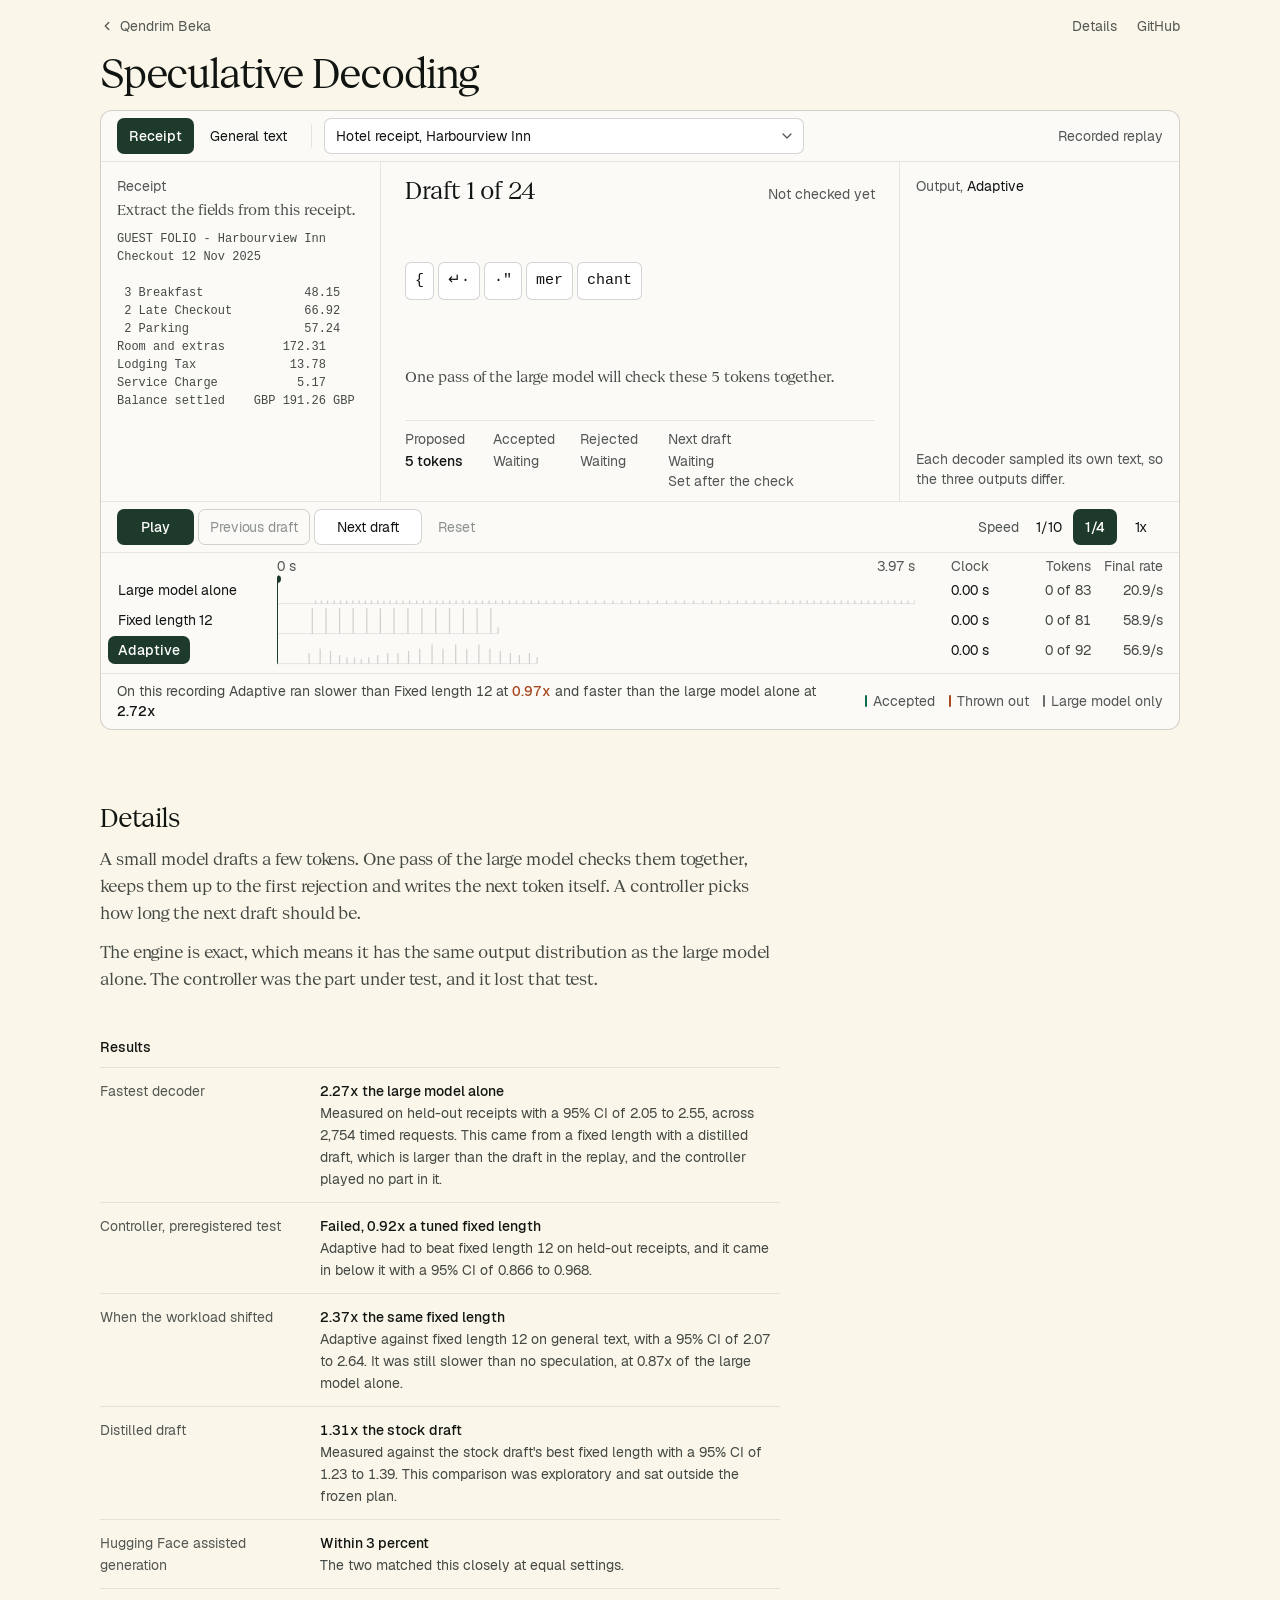
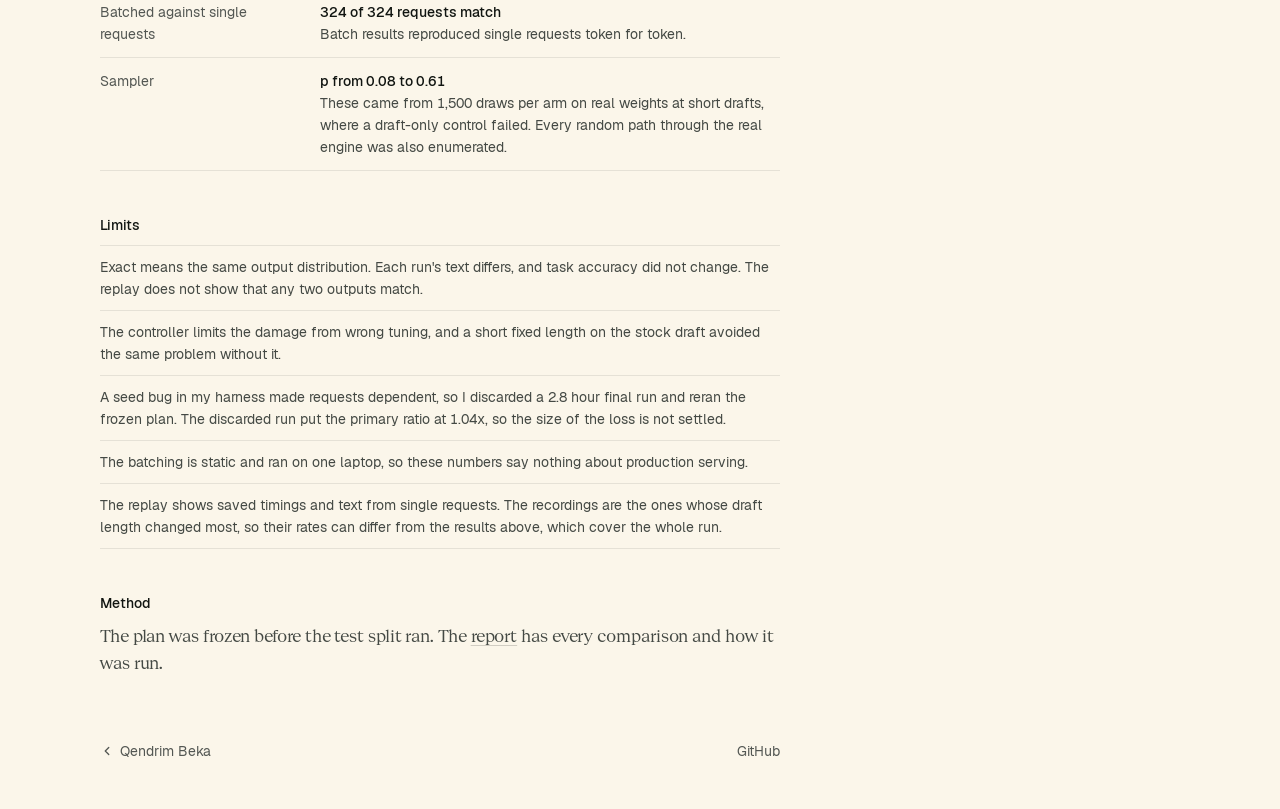
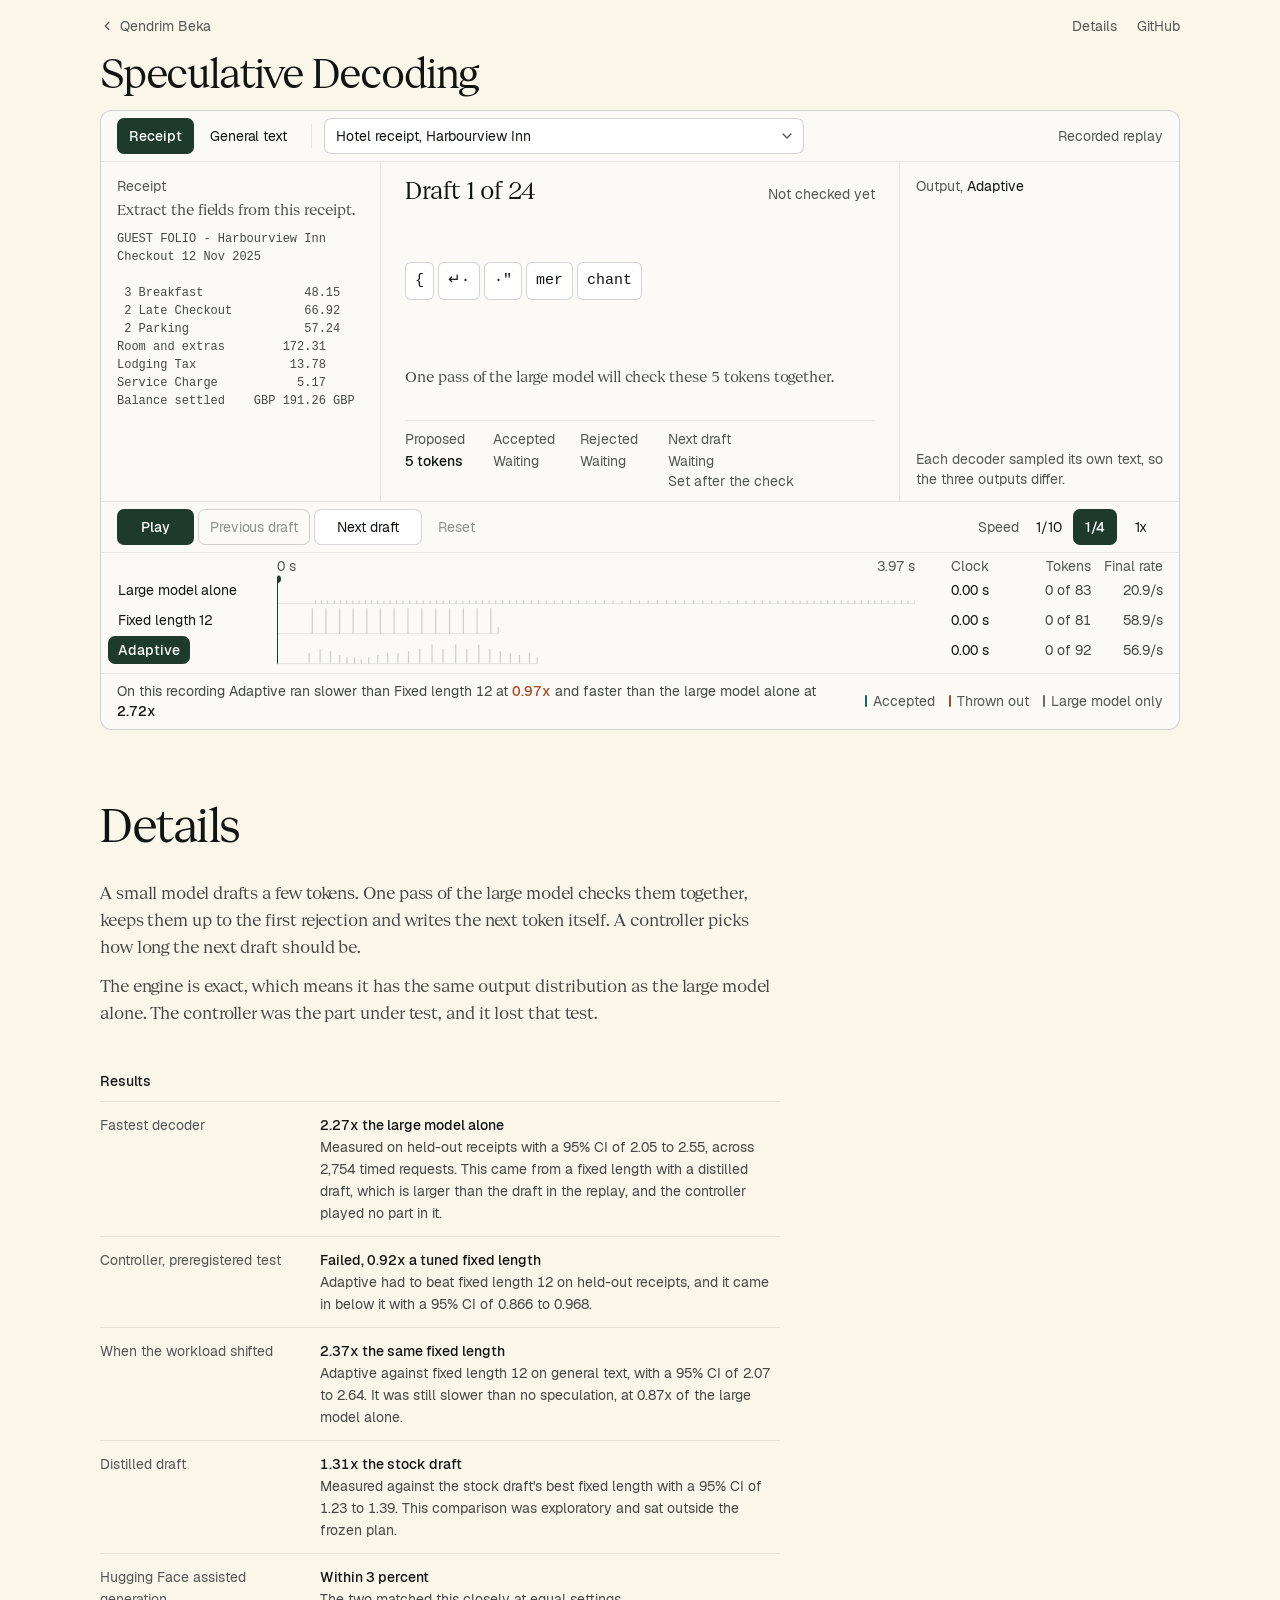
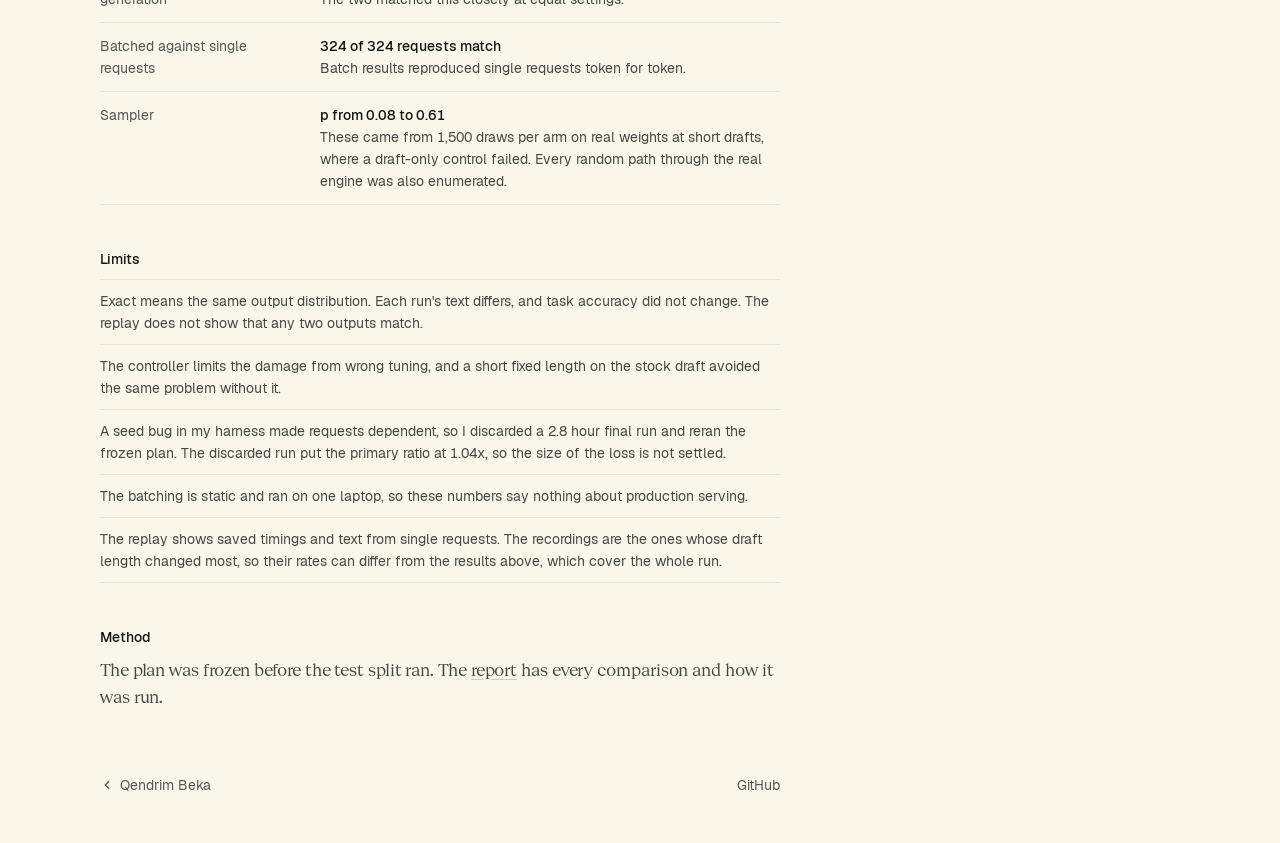
